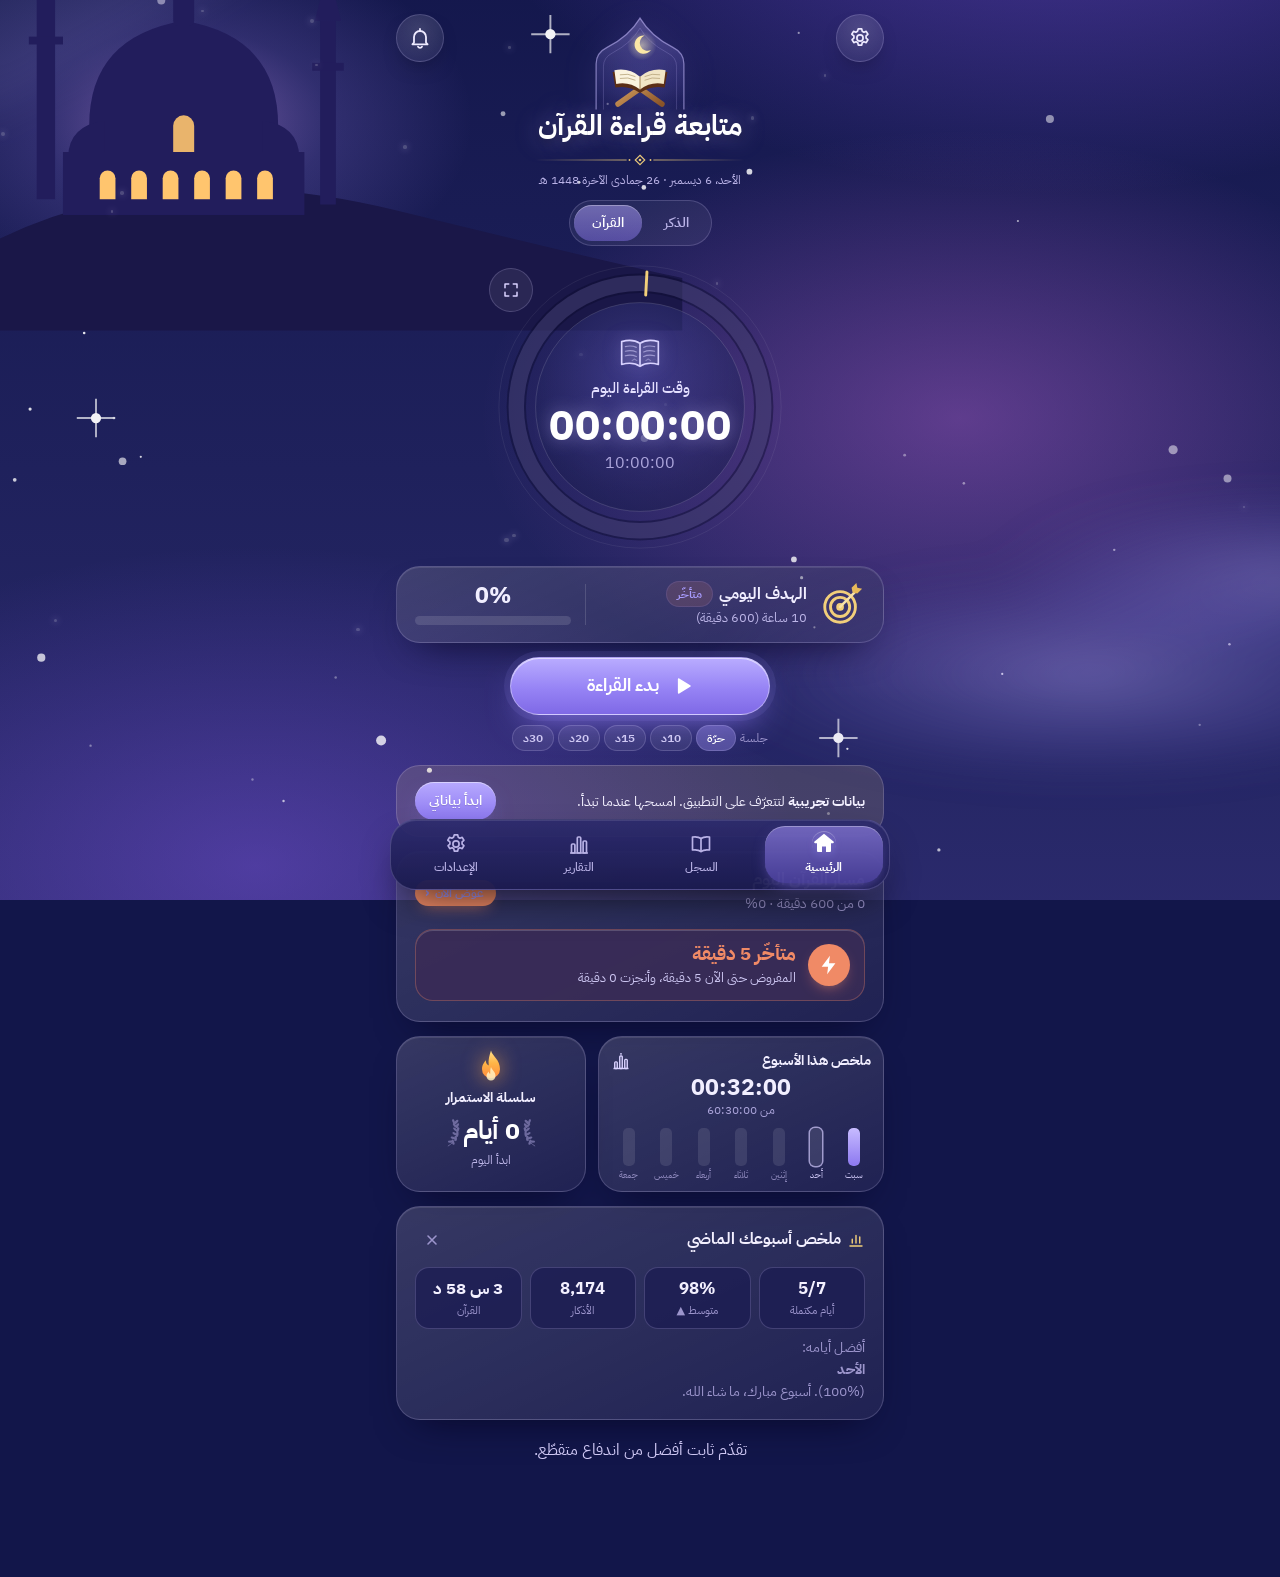
==== apps/wird/index.html @ aaccc135 "وِرد على الرابط: عشرة ثيمات بسيطة وتقارير أعمق - عشرة ثيمات بطابع «الليلة المقمرة»، لكل منها خلفيته " ====
<!DOCTYPE html>
<html lang="ar" dir="rtl">
<head>
<meta charset="utf-8">
<meta name="viewport" content="width=device-width, initial-scale=1, viewport-fit=cover">
<meta name="theme-color" content="#E9F1FA">
<title>وِرد</title>
<style>
/* ibm-plex-sans-arabic-arabic-400-normal */
@font-face {
  font-family: 'IBM Plex Sans Arabic';
  font-style: normal;
  font-display: swap;
  font-weight: 400;
  src: url(fonts/ibm-plex-sans-arabic-arabic-400-normal.woff2) format('woff2');
}
/* ibm-plex-sans-arabic-latin-400-normal */
@font-face {
  font-family: 'IBM Plex Sans Arabic';
  font-style: normal;
  font-display: swap;
  font-weight: 400;
  src: url(fonts/ibm-plex-sans-arabic-latin-400-normal.woff2) format('woff2');
}
/* ibm-plex-sans-arabic-arabic-500-normal */
@font-face {
  font-family: 'IBM Plex Sans Arabic';
  font-style: normal;
  font-display: swap;
  font-weight: 500;
  src: url(fonts/ibm-plex-sans-arabic-arabic-500-normal.woff2) format('woff2');
}
/* ibm-plex-sans-arabic-latin-500-normal */
@font-face {
  font-family: 'IBM Plex Sans Arabic';
  font-style: normal;
  font-display: swap;
  font-weight: 500;
  src: url(fonts/ibm-plex-sans-arabic-latin-500-normal.woff2) format('woff2');
}
/* ibm-plex-sans-arabic-arabic-600-normal */
@font-face {
  font-family: 'IBM Plex Sans Arabic';
  font-style: normal;
  font-display: swap;
  font-weight: 600;
  src: url(fonts/ibm-plex-sans-arabic-arabic-600-normal.woff2) format('woff2');
}
/* ibm-plex-sans-arabic-latin-600-normal */
@font-face {
  font-family: 'IBM Plex Sans Arabic';
  font-style: normal;
  font-display: swap;
  font-weight: 600;
  src: url(fonts/ibm-plex-sans-arabic-latin-600-normal.woff2) format('woff2');
}
/* ibm-plex-sans-arabic-arabic-700-normal */
@font-face {
  font-family: 'IBM Plex Sans Arabic';
  font-style: normal;
  font-display: swap;
  font-weight: 700;
  src: url(fonts/ibm-plex-sans-arabic-arabic-700-normal.woff2) format('woff2');
}
/* ibm-plex-sans-arabic-latin-700-normal */
@font-face {
  font-family: 'IBM Plex Sans Arabic';
  font-style: normal;
  font-display: swap;
  font-weight: 700;
  src: url(fonts/ibm-plex-sans-arabic-latin-700-normal.woff2) format('woff2');
}
/* tajawal-arabic-400-normal */
@font-face {
  font-family: 'Tajawal';
  font-style: normal;
  font-display: swap;
  font-weight: 400;
  src: url(fonts/tajawal-arabic-400-normal.woff2) format('woff2');
}
/* tajawal-latin-400-normal */
@font-face {
  font-family: 'Tajawal';
  font-style: normal;
  font-display: swap;
  font-weight: 400;
  src: url(fonts/tajawal-latin-400-normal.woff2) format('woff2');
}
/* tajawal-arabic-500-normal */
@font-face {
  font-family: 'Tajawal';
  font-style: normal;
  font-display: swap;
  font-weight: 500;
  src: url(fonts/tajawal-arabic-500-normal.woff2) format('woff2');
}
/* tajawal-latin-500-normal */
@font-face {
  font-family: 'Tajawal';
  font-style: normal;
  font-display: swap;
  font-weight: 500;
  src: url(fonts/tajawal-latin-500-normal.woff2) format('woff2');
}
/* tajawal-arabic-700-normal */
@font-face {
  font-family: 'Tajawal';
  font-style: normal;
  font-display: swap;
  font-weight: 700;
  src: url(fonts/tajawal-arabic-700-normal.woff2) format('woff2');
}
/* tajawal-latin-700-normal */
@font-face {
  font-family: 'Tajawal';
  font-style: normal;
  font-display: swap;
  font-weight: 700;
  src: url(fonts/tajawal-latin-700-normal.woff2) format('woff2');
}
/* amiri-arabic-400-normal */
@font-face {
  font-family: 'Amiri';
  font-style: normal;
  font-display: swap;
  font-weight: 400;
  src: url(fonts/amiri-arabic-400-normal.woff2) format('woff2');
}
/* amiri-latin-400-normal */
@font-face {
  font-family: 'Amiri';
  font-style: normal;
  font-display: swap;
  font-weight: 400;
  src: url(fonts/amiri-latin-400-normal.woff2) format('woff2');
}
/* amiri-arabic-700-normal */
@font-face {
  font-family: 'Amiri';
  font-style: normal;
  font-display: swap;
  font-weight: 700;
  src: url(fonts/amiri-arabic-700-normal.woff2) format('woff2');
}
/* amiri-latin-700-normal */
@font-face {
  font-family: 'Amiri';
  font-style: normal;
  font-display: swap;
  font-weight: 700;
  src: url(fonts/amiri-latin-700-normal.woff2) format('woff2');
}
</style>
<style>
:root{
  color-scheme:light;
  --sky1:#CFE0F3; --sky2:#E9F1FA; --sky3:#F8EEE4; --sun:#FFE9C8; --sil:#9DB6D3; --sil2:#C3D4E7; --water:#DCE8F4; --pillar:#F4F8FC;
  --ink:#13284A; --ink2:#4B5F80; --muted:#7D8DA8; --accent:#3D6FA3; --accent2:#2C5786; --accent-soft:#DCE8F5;
  --glass:rgba(255,255,255,.62); --glass2:rgba(255,255,255,.82); --rim:rgba(255,255,255,.85); --line:rgba(19,40,74,.08); --track:#DCE6F1;
  --gold:#C29A4E; --gold-soft:#F6EDDC; --glow:#F3D9A0;
  --c-dhikr:#3F928B; --c-pages:#3D6FA3;
  --good:#3A8C68; --warn:#B98824; --late:#C25E3C;
  --shadow:0 10px 30px -14px rgba(46,87,136,.35),0 2px 6px -2px rgba(46,87,136,.12);
  --r:24px;
  --f-body:"IBM Plex Sans Arabic",system-ui,"Segoe UI",Tahoma,sans-serif;
  --f-disp:"IBM Plex Sans Arabic",system-ui,sans-serif;
  --ease:cubic-bezier(.3,.8,.3,1); --spring:cubic-bezier(.34,1.56,.64,1);
}
@media (prefers-color-scheme: dark){
  :root:not([data-theme="light"]){
    color-scheme:dark;
    --sky1:#0A1630; --sky2:#13284A; --sky3:#2A3558; --sun:#F3D9A0; --sil:#2E4670; --sil2:#20365C; --water:#11244A; --pillar:#1A2F55;
    --ink:#EAF1FB; --ink2:#B6C5DC; --muted:#8597B3; --accent:#7FB0E3; --accent2:#5E93CC; --accent-soft:rgba(127,176,227,.16);
    --glass:rgba(16,32,62,.62); --glass2:rgba(20,40,76,.85); --rim:rgba(255,255,255,.09); --line:rgba(255,255,255,.07); --track:rgba(255,255,255,.1);
    --gold:#E6C27A; --gold-soft:rgba(230,194,122,.15); --glow:#F3D9A0;
    --c-dhikr:#6CC4BC; --c-pages:#7FB0E3;
    --good:#62CF9A; --warn:#E8C25A; --late:#F08A66;
    --shadow:0 12px 32px -14px rgba(0,0,0,.7),0 2px 6px -2px rgba(0,0,0,.4);
  }
}
:root[data-theme="dark"]{
  color-scheme:dark;
  --sky1:#0A1630; --sky2:#13284A; --sky3:#2A3558; --sun:#F3D9A0; --sil:#2E4670; --sil2:#20365C; --water:#11244A; --pillar:#1A2F55;
  --ink:#EAF1FB; --ink2:#B6C5DC; --muted:#8597B3; --accent:#7FB0E3; --accent2:#5E93CC; --accent-soft:rgba(127,176,227,.16);
  --glass:rgba(16,32,62,.62); --glass2:rgba(20,40,76,.85); --rim:rgba(255,255,255,.09); --line:rgba(255,255,255,.07); --track:rgba(255,255,255,.1);
  --gold:#E6C27A; --gold-soft:rgba(230,194,122,.15); --glow:#F3D9A0;
  --c-dhikr:#6CC4BC; --c-pages:#7FB0E3;
  --good:#62CF9A; --warn:#E8C25A; --late:#F08A66;
  --shadow:0 12px 32px -14px rgba(0,0,0,.7),0 2px 6px -2px rgba(0,0,0,.4);
}
html{font-size:16px}
html[data-font="l"]{font-size:18px}
html[data-font="xl"]{font-size:20px}
*{box-sizing:border-box}
[hidden]{display:none!important}
body{margin:0;min-height:100vh;color:var(--ink);font-family:var(--f-body);font-size:1rem;line-height:1.6;-webkit-tap-highlight-color:transparent;background:var(--sky2)}
button,input,select,textarea{font:inherit;color:inherit}
button{cursor:pointer;border:0;background:none;padding:0;touch-action:manipulation}
:focus-visible{outline:3px solid color-mix(in srgb,var(--accent) 55%,transparent);outline-offset:2px;border-radius:14px}
svg{display:block}
.num{font-variant-numeric:tabular-nums}
.ltr{direction:ltr;unicode-bidi:isolate}

/* ---------- scene ---------- */
#scene{position:fixed;inset:0;z-index:0;pointer-events:none;overflow:hidden}
#scene svg{width:100%;height:100%}
#scene .mist{filter:blur(1.6px)}
#scene .star{fill:#fff;opacity:0}
:root[data-theme="dark"] #scene .star{opacity:.75}
@media (prefers-color-scheme: dark){:root:not([data-theme="light"]) #scene .star{opacity:.75}}
#scene .tw{animation:tw 3s ease-in-out infinite}
@keyframes tw{50%{opacity:.2}}
#scene .sunorb{animation:sunp 6s ease-in-out infinite;transform-box:fill-box;transform-origin:center}
@keyframes sunp{50%{transform:scale(1.08)}}
#scene .ripple{animation:wave 7s ease-in-out infinite}
@keyframes wave{50%{transform:translateX(-8px)}}

/* ---------- glass + layout ---------- */
#app{position:relative;z-index:1}
#amb{position:fixed;inset:0;width:100%;height:100%;pointer-events:none;z-index:0;display:none}
:root[data-skin="galaxy"] #scene .star{opacity:.9}
:root[data-skin="galaxy"][data-theme="dark"] #scene .sunorb,:root[data-skin="galaxy"][data-theme="dark"] #scene circle[r="20"]{opacity:.15}
.skin.live .hint{display:flex;align-items:center;gap:4px;margin-top:4px;color:var(--gold);font-weight:600}
.skin.live .hint svg{width:12px;height:12px;flex:none}
.wrap{max-width:520px;margin:0 auto;padding-inline:16px;padding-block:calc(10px + var(--top-gap,0px) + env(safe-area-inset-top,0px)) calc(110px + env(safe-area-inset-bottom,0px))}
.view{display:flex;flex-direction:column;gap:14px}
.view.enter>*{animation:rise .6s var(--ease) both}
.view.enter>*:nth-child(2){animation-delay:.05s}.view.enter>*:nth-child(3){animation-delay:.1s}.view.enter>*:nth-child(4){animation-delay:.15s}.view.enter>*:nth-child(5){animation-delay:.2s}.view.enter>*:nth-child(n+6){animation-delay:.25s}
@keyframes rise{from{opacity:0;transform:translateY(14px)}to{opacity:1;transform:none}}
.glass,.card,.tile,.set{background:var(--glass);backdrop-filter:blur(16px) saturate(1.25);-webkit-backdrop-filter:blur(16px) saturate(1.25);border:1px solid var(--rim);box-shadow:var(--shadow)}
.card{border-radius:var(--r);padding:16px 18px}
.round-btn{width:48px;height:48px;border-radius:50%;display:grid;place-items:center;background:var(--glass);backdrop-filter:blur(14px);-webkit-backdrop-filter:blur(14px);border:1px solid var(--rim);box-shadow:var(--shadow);color:var(--accent2);flex:none}
:root[data-theme="dark"] .round-btn{color:var(--accent)}
.round-btn svg{width:22px;height:22px}
.h{margin:0;font-weight:700;font-size:1.08rem;line-height:1.35}
.sub{margin:0;color:var(--muted);font-size:.85rem}
.row{display:flex;align-items:center;gap:10px}
.between{display:flex;align-items:center;justify-content:space-between;gap:10px;flex-wrap:wrap}
.chip{display:inline-flex;align-items:center;gap:6px;padding:3px 11px;border-radius:99px;font-size:.78rem;font-weight:600;background:var(--accent-soft);color:var(--accent2);white-space:nowrap}
:root[data-theme="dark"] .chip{color:var(--accent)}
.chip svg{width:14px;height:14px}
.chip.good{background:color-mix(in srgb,var(--good) 15%,transparent);color:var(--good)}
.chip.warn{background:color-mix(in srgb,var(--warn) 16%,transparent);color:var(--warn)}
.chip.late{background:color-mix(in srgb,var(--late) 14%,transparent);color:var(--late)}
.chip.gold{background:var(--gold-soft);color:var(--gold)}
.btn{display:inline-flex;align-items:center;justify-content:center;gap:8px;min-height:46px;padding:10px 18px;border-radius:99px;font-weight:600;font-size:.95rem;color:#fff;background:linear-gradient(180deg,color-mix(in srgb,var(--accent) 85%,#fff),var(--accent2));box-shadow:0 10px 22px -10px var(--accent2),inset 0 1px 0 rgba(255,255,255,.35);transition:transform .15s var(--spring)}
.btn:active{transform:scale(.96)}
.btn svg{width:18px;height:18px;flex:none}
.btn.soft{background:var(--glass2);color:var(--accent2);box-shadow:none;border:1px solid var(--rim)}
:root[data-theme="dark"] .btn.soft{color:var(--accent)}
.btn.gold{background:linear-gradient(180deg,color-mix(in srgb,var(--gold) 70%,#fff),var(--gold));color:#2a1c00;box-shadow:0 10px 22px -12px var(--gold)}
.btn.sm{min-height:38px;padding:7px 14px;font-size:.86rem}
.note{margin:0;color:var(--muted);font-size:.8rem}

/* ---------- home ---------- */
.topbar{display:flex;align-items:center;justify-content:space-between}
.arch{position:relative;margin:-40px auto 0;width:min(66%,280px);text-align:center;padding:50px 14px 14px;isolation:isolate}
.arch svg.frame{position:absolute;inset:0;width:100%;height:100%;z-index:-1;overflow:visible}
.arch .moon{width:30px;height:30px;margin:0 auto 6px;color:#fff;filter:drop-shadow(0 0 8px rgba(255,255,255,.9))}
:root[data-theme="dark"] .arch .moon{color:var(--glow);filter:drop-shadow(0 0 10px var(--glow))}
.arch h1{margin:0;font-size:1.4rem;font-weight:700;line-height:1.35;white-space:nowrap}
.arch p{margin:2px 0 0;color:var(--ink2);font-size:.92rem}
.mode{display:flex;gap:4px;width:min(100%,280px);margin:2px auto 0;padding:4px;border-radius:99px;background:var(--glass);backdrop-filter:blur(14px);-webkit-backdrop-filter:blur(14px);border:1px solid var(--rim);box-shadow:var(--shadow)}
.mode button{flex:1;display:flex;align-items:center;justify-content:center;gap:6px;min-height:40px;border-radius:99px;font-weight:600;font-size:.92rem;color:var(--ink2);transition:background .3s,color .3s}
.mode button svg{width:18px;height:18px}
.mode button[aria-pressed="true"]{background:linear-gradient(180deg,color-mix(in srgb,var(--accent) 85%,#fff),var(--accent2));color:#fff;box-shadow:0 6px 14px -8px var(--accent2)}
.dial{position:relative;width:min(70vw,280px);aspect-ratio:1;margin:6px auto 0;border-radius:50%;display:block;padding:0;user-select:none;-webkit-user-select:none}
.dial svg.ring{position:absolute;inset:0;width:100%;height:100%;overflow:visible}
.dial .ring .prog{transition:stroke-dashoffset .8s var(--ease)}
.dial .ring .knob{transition:transform .8s var(--ease)}
.dial .disc{position:absolute;inset:11%;border-radius:50%;display:flex;flex-direction:column;align-items:center;justify-content:center;gap:2px;background:radial-gradient(circle at 50% 30%,var(--glass2),var(--glass));backdrop-filter:blur(18px);-webkit-backdrop-filter:blur(18px);border:1px solid var(--rim);box-shadow:inset 0 2px 14px rgba(255,255,255,.6),0 18px 40px -20px rgba(46,87,136,.5);transition:transform .1s}
:root[data-theme="dark"] .dial .disc{box-shadow:inset 0 2px 14px rgba(255,255,255,.05),0 18px 40px -20px rgba(0,0,0,.8)}
.dial.tappable:active .disc{transform:scale(.97)}
.dial .ic{width:64px;height:auto;color:var(--accent2)}
:root[data-theme="dark"] .dial .ic{color:var(--accent)}
.dial .big{font-size:clamp(2.8rem,14vw,3.9rem);font-weight:700;line-height:1;letter-spacing:.01em}
.dial .lb{font-size:1.02rem;color:var(--ink2)}
.dial .sm{font-size:.78rem;color:var(--muted)}
.dial .wv{position:absolute;inset:11%;border-radius:50%;border:2px solid var(--accent);opacity:.5;animation:wv .7s var(--ease) forwards;pointer-events:none}
@keyframes wv{to{transform:scale(1.18);opacity:0}}
.dial.run .disc::after{content:"";position:absolute;inset:-6px;border-radius:50%;border:2px solid color-mix(in srgb,var(--accent) 35%,transparent);animation:breathe 3.6s ease-in-out infinite}
@keyframes breathe{50%{transform:scale(1.04);opacity:.4}}
.primary{display:flex;justify-content:center;margin-top:4px}
.primary .btn{width:min(100%,340px);min-height:60px;font-size:1.15rem;font-weight:600}
.primary .btn svg{width:24px;height:24px}
.trio{display:grid;grid-template-columns:repeat(3,1fr);gap:10px}
.sq{display:flex;flex-direction:column;align-items:center;gap:6px;padding:14px 6px 12px;border-radius:20px;font-size:.86rem;font-weight:500;color:var(--ink2);transition:transform .15s var(--spring)}
.sq:active{transform:scale(.95)}
.sq .ci{width:40px;height:40px;border-radius:50%;display:grid;place-items:center;border:2px solid var(--accent2);color:var(--accent2)}
:root[data-theme="dark"] .sq .ci{border-color:var(--accent);color:var(--accent)}
.sq .ci svg{width:20px;height:20px}
.sq:disabled{opacity:.45}
.goalc{display:grid;grid-template-columns:auto 1fr;gap:12px 14px;align-items:center}
.goalc .gi{width:48px;height:48px;border-radius:50%;display:grid;place-items:center;background:var(--accent-soft);color:var(--accent2)}
:root[data-theme="dark"] .goalc .gi{color:var(--accent)}
.goalc .gi svg{width:24px;height:24px}
.goalc .gv small{display:block;color:var(--muted);font-size:.8rem}
.goalc .gv b{font-size:1.5rem;font-weight:700;line-height:1.2}
.goalc .gv b small{display:inline;font-size:.82rem;font-weight:500}
.gbar{grid-column:1/-1}
.gbar .meta{display:flex;justify-content:space-between;font-size:.8rem;color:var(--muted);margin-top:22px}
.gbar .meta b{color:var(--accent2)}
:root[data-theme="dark"] .gbar .meta b{color:var(--accent)}
.pline{grid-column:1/-1;margin:0;font-size:.88rem;font-weight:600}
.pline.late{color:var(--late)} .pline.on,.pline.ahead{color:var(--good)} .pline.done{color:var(--gold)} .pline.none,.pline.rest{color:var(--muted)}
.week{display:flex;gap:6px}
.wd{flex:1;display:flex;flex-direction:column;align-items:center;gap:4px;min-width:0}
.wd i{width:100%;max-width:32px;aspect-ratio:1;border-radius:50%;background:var(--track);position:relative;overflow:hidden}
.wd i b{position:absolute;inset-inline:0;bottom:0;height:var(--p);background:linear-gradient(0deg,var(--accent2),color-mix(in srgb,var(--accent) 60%,#fff))}
.wd.full i{box-shadow:0 0 0 2px var(--glass2),0 0 0 3.5px var(--gold)}
.wd.today i{outline:2px dashed color-mix(in srgb,var(--accent) 60%,transparent);outline-offset:2px}
.wd.rest i{background:repeating-linear-gradient(45deg,var(--track) 0 4px,transparent 4px 8px)}
.wd small{font-size:.68rem;color:var(--muted)}

/* ---------- pace track ---------- */
.path{--st:var(--good)}
.path.st-late{--st:var(--late)} .path.st-warn{--st:var(--warn)} .path.st-rest,.path.st-restday{--st:var(--muted)} .path.st-done{--st:var(--gold)}
.path .big{margin:4px 0 2px;font-size:1.25rem;font-weight:700;line-height:1.35;color:var(--st)}
.track{--st:var(--accent);position:relative;height:12px;border-radius:99px;background:var(--track);margin:30px 6px 30px}
.track .fl{position:absolute;inset-block:0;inset-inline-start:0;border-radius:99px;background:linear-gradient(90deg,color-mix(in srgb,var(--st) 55%,#fff),var(--st));transition:width .8s var(--ease)}
.track .gap{position:absolute;inset-block:0;background:repeating-linear-gradient(45deg,color-mix(in srgb,var(--late) 40%,transparent) 0 4px,transparent 4px 8px)}
.track .st{position:absolute;top:50%;width:2px;height:18px;margin-top:-9px;margin-inline-start:-1px;background:color-mix(in srgb,var(--ink) 15%,transparent)}
.track .st span{position:absolute;top:100%;margin-top:4px;left:50%;transform:translateX(-50%);font-size:.64rem;color:var(--muted);white-space:nowrap}
.track .should{position:absolute;top:-7px;bottom:-7px;width:3px;margin-inline-start:-1.5px;background:var(--gold);border-radius:2px}
.track .should span{position:absolute;bottom:100%;margin-bottom:5px;left:50%;transform:translateX(-50%);font-size:.7rem;font-weight:700;white-space:nowrap;color:var(--gold)}
.track .you{position:absolute;top:50%;width:22px;height:22px;margin-top:-11px;margin-inline-start:-11px;border-radius:50%;background:#fff;border:4px solid var(--st);box-shadow:0 2px 8px rgba(0,0,0,.2);transition:inset-inline-start .8s var(--ease)}
.track .you span{position:absolute;top:100%;margin-top:6px;left:50%;transform:translateX(-50%);font-size:.7rem;font-weight:700;white-space:nowrap;color:var(--st)}
.track.late .you::after{content:"";position:absolute;inset:-9px;border-radius:50%;border:2px solid var(--late);animation:halo 1.6s ease-out infinite}
@keyframes halo{from{transform:scale(.6);opacity:.9}to{transform:scale(1.5);opacity:0}}
.need{display:flex;flex-wrap:wrap;gap:6px;margin:6px 0 2px}
.need span{display:inline-flex;align-items:center;gap:6px;font-size:.84rem;font-weight:600;padding:4px 11px;border-radius:12px;background:var(--glass2);border:1px solid var(--rim);color:var(--ink)}
.need span i{width:8px;height:8px;border-radius:50%;background:var(--c)}
.acts{display:flex;gap:8px;flex-wrap:wrap;margin-top:12px}
.acts .btn{flex:1 1 auto}
.eta{display:flex;align-items:center;gap:6px;font-size:.84rem;color:var(--ink2);margin:6px 0 0}
.eta svg{width:16px;height:16px;color:var(--gold);flex:none}
.quote{margin:0;text-align:center;font-size:.98rem;color:var(--ink2);padding:4px 14px}
.quote small{display:block;font-size:.75rem;color:var(--muted)}

/* ---------- sheet ---------- */
.scrim{position:fixed;inset:0;z-index:40;background:rgba(19,40,74,.3);backdrop-filter:blur(4px);-webkit-backdrop-filter:blur(4px);animation:fade .25s ease}
@keyframes fade{from{opacity:0}}
.sheet{--c:var(--accent);position:fixed;inset-inline:0;bottom:0;z-index:41;max-height:90vh;overflow-y:auto;background:var(--glass2);backdrop-filter:blur(24px);-webkit-backdrop-filter:blur(24px);border-radius:30px 30px 0 0;border-top:1px solid var(--rim);box-shadow:0 -20px 50px -20px rgba(19,40,74,.45);padding:10px 16px calc(24px + env(safe-area-inset-bottom,0px));animation:up .45s var(--ease)}
:root[data-theme="dark"] .sheet{background:rgba(14,28,56,.94)}
@keyframes up{from{transform:translateY(100%)}}
.sheet-in{max-width:520px;margin:0 auto;display:flex;flex-direction:column;gap:14px}
.grab{width:44px;height:5px;border-radius:9px;background:color-mix(in srgb,var(--ink) 18%,transparent);margin:0 auto 4px}
.sh-head{display:flex;align-items:center;gap:12px}
.sh-head .ico{width:46px;height:46px;border-radius:50%;display:grid;place-items:center;background:var(--accent-soft);color:var(--c)}
.sh-head .ico svg{width:24px;height:24px}
.sh-head h2{margin:0;font-size:1.25rem;line-height:1.3}
.sh-head p{margin:0;color:var(--muted);font-size:.85rem}
.sh-head .round-btn{margin-inline-start:auto;width:42px;height:42px}
.mini{background:var(--glass);border:1px solid var(--rim);border-radius:20px;padding:6px 16px 12px}
.mini .track{margin:28px 4px 28px}
.bead-pad,.string,.hg-row{display:none}
.chips{display:flex;gap:8px;flex-wrap:wrap;justify-content:center}
.cb{padding:6px 15px;border-radius:99px;background:var(--glass2);border:1px solid var(--rim);font-weight:600;font-size:.88rem;min-height:38px;color:var(--ink2)}
.cb[aria-pressed="true"]{background:var(--accent2);border-color:var(--accent2);color:#fff}
.quick{display:grid;grid-template-columns:repeat(var(--n,4),minmax(0,1fr));gap:8px}
.qb{min-height:54px;border-radius:18px;font-weight:700;font-size:clamp(.92rem,3.8vw,1.06rem);background:var(--glass);border:1px solid var(--rim);color:var(--accent2);box-shadow:var(--shadow);transition:transform .15s var(--spring);min-width:0}
:root[data-theme="dark"] .qb{color:var(--accent)}
.qb:active{transform:scale(.92)}
.custom{display:flex;gap:8px}
.custom input{flex:1;min-width:0;height:48px;border-radius:99px;border:1px solid var(--rim);background:var(--glass);padding-inline:18px;font-size:1rem;color:var(--ink)}
.custom input:focus{outline:none;border-color:var(--accent);box-shadow:0 0 0 4px color-mix(in srgb,var(--accent) 18%,transparent)}
.lbl{margin:0;font-size:.82rem;font-weight:600;color:var(--muted)}
.tline{display:none}

/* ---------- reports / log ---------- */
.ptitle{display:flex;align-items:center;justify-content:space-between;gap:10px;padding-top:4px}
.ptitle h1{margin:0;font-size:1.6rem;font-weight:700}
.ptitle p{margin:0;color:var(--muted);font-size:.86rem}
.top{display:none}
.seg{display:flex;gap:4px;padding:4px;border-radius:99px;background:var(--glass);backdrop-filter:blur(14px);-webkit-backdrop-filter:blur(14px);border:1px solid var(--rim);box-shadow:var(--shadow)}
.seg button{flex:1;min-height:40px;border-radius:99px;font-weight:600;font-size:.9rem;color:var(--ink2)}
.seg button[aria-pressed="true"]{background:linear-gradient(180deg,color-mix(in srgb,var(--accent) 85%,#fff),var(--accent2));color:#fff}
.tiles{display:grid;grid-template-columns:repeat(2,1fr);gap:10px}
.tile{border-radius:20px;padding:14px;display:flex;flex-direction:column;gap:2px;min-width:0}
.tile small{color:var(--muted);font-size:.8rem}
.tile b{font-size:1.55rem;line-height:1.2}
.tile b small{font-size:.78rem;font-weight:500}
.d{font-size:.76rem;font-weight:600}
.d.up{color:var(--good)} .d.down{color:var(--late)} .d.eq{color:var(--muted)}
.ins{list-style:none;margin:10px 0 0;padding:0;display:flex;flex-direction:column;gap:8px}
.ins li{display:grid;grid-template-columns:20px 1fr;gap:8px;font-size:.92rem}
.ins li svg{width:18px;height:18px;color:var(--gold);margin-top:3px}
.readout{display:flex;justify-content:space-between;gap:8px;align-items:baseline;flex-wrap:wrap;font-size:.88rem;margin:8px 0}
.plot{position:relative;height:180px;margin-inline-end:34px;margin-top:16px}
.grid div{position:absolute;inset-inline:0;border-top:1px solid var(--line)}
.grid span{position:absolute;inset-inline-end:-34px;transform:translateY(-50%);width:30px;font-size:.7rem;color:var(--muted)}
.goal{position:absolute;inset-inline:0;border-top:2px dashed var(--gold);pointer-events:none}
.goal span{position:absolute;inset-inline-start:0;top:-18px;font-size:.7rem;color:var(--gold);font-weight:700}
.bars{position:absolute;inset:0;display:flex;align-items:flex-end;gap:3px}
.bar{flex:1;height:100%;display:flex;align-items:flex-end;min-width:0}
.bar i{display:block;width:100%;height:var(--v);min-height:2px;border-radius:8px 8px 3px 3px;background:linear-gradient(0deg,var(--col),color-mix(in srgb,var(--col) 55%,#fff));transform-origin:50% 100%;animation:grow .7s var(--ease) both}
.bar.low i{opacity:.45}
.bar[aria-pressed="true"] i{opacity:1;box-shadow:0 0 0 2px var(--glass2),0 0 0 3.5px var(--col)}
@keyframes grow{from{transform:scaleY(0)}}
.xl{display:flex;gap:3px;margin-inline-end:34px;margin-top:4px}
.xl span{flex:1;font-size:.66rem;color:var(--muted);text-align:center;white-space:nowrap;min-width:0}
.cal-h{display:flex;align-items:center;justify-content:space-between;margin-bottom:8px}
.cal-h .round-btn{width:36px;height:36px;box-shadow:none}
.cal-wd,.cal{display:grid;grid-template-columns:repeat(7,1fr);gap:5px}
.cal-wd span{font-size:.68rem;color:var(--muted);text-align:center}
.cal button{aspect-ratio:1;border-radius:50%;font-size:.8rem;font-weight:600;display:grid;place-items:center;position:relative;background:var(--track);color:var(--ink2);min-width:0}
.cal button[data-l="1"]{background:color-mix(in srgb,var(--accent) 25%,var(--track))}
.cal button[data-l="2"]{background:color-mix(in srgb,var(--accent) 50%,var(--track))}
.cal button[data-l="3"]{background:color-mix(in srgb,var(--accent) 75%,var(--track));color:#fff}
.cal button[data-l="4"]{background:linear-gradient(180deg,color-mix(in srgb,var(--accent) 80%,#fff),var(--accent2));color:#fff;box-shadow:0 0 0 2px var(--gold)}
.cal button.fut{background:transparent;border:1px dashed var(--line);color:var(--muted)}
.cal button.today{outline:2px solid var(--ink);outline-offset:1px}
.cal button.sel{outline:3px solid var(--gold);outline-offset:1px}
.cal button.rest{background:repeating-linear-gradient(45deg,var(--track) 0 4px,transparent 4px 8px)}
.dayd{margin-top:12px;padding:12px;border-radius:16px;background:var(--glass2);border:1px solid var(--rim)}
.hb{display:grid;grid-template-columns:78px 1fr 46px;gap:10px;align-items:center;font-size:.86rem;margin-top:8px}
.hb>span{white-space:nowrap;overflow:hidden;text-overflow:ellipsis}
.hb .tr{height:10px;border-radius:99px;background:var(--track);position:relative;overflow:hidden}
.hb .tr i{position:absolute;inset-block:0;inset-inline-start:0;border-radius:99px;background:var(--col,var(--accent))}
.hb b{text-align:end;font-size:.82rem}
.log{list-style:none;margin:8px 0 0;padding:0}
.log li{display:grid;grid-template-columns:10px 1fr auto;gap:10px;align-items:center;padding:8px 0;border-bottom:1px solid var(--line);font-size:.9rem}
.log li:last-child{border-bottom:0}
.log li>i{width:10px;height:10px;border-radius:50%;background:var(--c)}
.log small{color:var(--muted)}
.icon-x{width:34px;height:34px;border-radius:50%;display:grid;place-items:center;color:var(--muted)}
.icon-x svg{width:16px;height:16px}
.dayrow{display:grid;grid-template-columns:auto 1fr auto;gap:12px;align-items:center;width:100%;text-align:start}
.dayrow .dot{width:44px;height:44px;border-radius:50%;display:grid;place-items:center;font-weight:700;font-size:.8rem;background:var(--accent-soft);color:var(--accent2)}
.dayrow .dot.full{background:linear-gradient(180deg,color-mix(in srgb,var(--accent) 80%,#fff),var(--accent2));color:#fff;box-shadow:0 0 0 2px var(--gold)}
.dayrow b{display:block;font-size:.95rem}
.dayrow small{color:var(--muted);font-size:.8rem}
.dayrow .chev{width:18px;height:18px;color:var(--muted);transition:transform .25s}
.dayrow[aria-expanded="true"] .chev{transform:rotate(180deg)}

/* ---------- settings ---------- */
.set{border-radius:var(--r);overflow:hidden}
.set>summary{list-style:none;cursor:pointer;display:flex;align-items:center;gap:12px;padding:15px 18px;font-weight:600;font-size:1.02rem}
.set>summary::-webkit-details-marker{display:none}
.set>summary .si{width:38px;height:38px;border-radius:50%;display:grid;place-items:center;background:var(--accent-soft);color:var(--accent2)}
:root[data-theme="dark"] .set>summary .si{color:var(--accent)}
.set>summary .si svg{width:20px;height:20px}
.set>summary .chev{margin-inline-start:auto;width:18px;height:18px;color:var(--muted);transition:transform .25s}
.set[open]>summary .chev{transform:rotate(180deg)}
.set-b{padding:0 18px 18px;display:flex;flex-direction:column;gap:14px}
.goalrow{--c:var(--accent);display:grid;grid-template-columns:40px 1fr auto;gap:12px;align-items:center;padding:12px;border-radius:18px;background:var(--glass2);border:1px solid var(--rim)}
.goalrow .ico{width:40px;height:40px;border-radius:50%;display:grid;place-items:center;background:var(--accent-soft);color:var(--c)}
.goalrow .ico svg{width:22px;height:22px}
.goalrow input.name{width:100%;min-width:0;border:0;background:transparent;font-weight:700;font-size:1rem;padding:0;color:var(--ink)}
.goalrow small{color:var(--muted);font-size:.78rem}
.stepper{display:flex;align-items:center;gap:6px}
.stepper button{width:34px;height:34px;border-radius:50%;background:var(--glass);border:1px solid var(--rim);box-shadow:var(--shadow);font-size:1.15rem;font-weight:700;color:var(--accent2)}
.stepper output{min-width:48px;text-align:center;font-weight:700}
.goalin{width:76px;height:38px;border-radius:12px;border:1px solid var(--rim);background:var(--glass2);text-align:center;font-weight:700;font-size:1.05rem;color:var(--ink);padding:0 4px;-moz-appearance:textfield}
.goalin::-webkit-inner-spin-button,.goalin::-webkit-outer-spin-button{-webkit-appearance:none;margin:0}
.goalin:focus{outline:2px solid var(--accent);outline-offset:1px}
.fld{display:flex;flex-direction:column;gap:5px;font-size:.84rem;font-weight:600;color:var(--ink2);min-width:0}
.fld small{font-weight:400;color:var(--muted)}
.inp{height:44px;border-radius:14px;border:1px solid var(--rim);background:var(--glass2);padding-inline:12px;font-size:.95rem;width:100%;min-width:0;color:var(--ink)}
.inp:focus{outline:none;border-color:var(--accent)}
textarea.inp{height:100px;padding:10px;font-size:.75rem;direction:ltr;text-align:left;font-family:ui-monospace,monospace}
.g3{display:grid;grid-template-columns:repeat(3,1fr);gap:10px}
.g2{display:grid;grid-template-columns:repeat(2,1fr);gap:10px}
.sw-row{display:flex;align-items:center;justify-content:space-between;gap:10px;font-size:.94rem}
.sw-row small{display:block;color:var(--muted);font-size:.78rem}
.sw{position:relative;width:52px;height:30px;flex:none}
.sw input{position:absolute;inset:0;opacity:0;margin:0;cursor:pointer;z-index:1}
.sw span{position:absolute;inset:0;border-radius:99px;background:var(--track);transition:background .2s}
.sw span::after{content:"";position:absolute;top:3px;inset-inline-start:3px;width:24px;height:24px;border-radius:50%;background:#fff;box-shadow:0 1px 3px rgba(0,0,0,.25);transition:transform .3s var(--spring)}
.sw input:checked+span{background:var(--accent2)}
.sw input:checked+span::after{transform:translateX(-22px)}
.confirm{padding:12px;border-radius:14px;border:1.5px dashed var(--late);display:flex;flex-direction:column;gap:8px;font-size:.88rem}

/* ---------- nav ---------- */
.nav{position:fixed;z-index:30;inset-inline:0;bottom:0;display:grid;grid-template-columns:repeat(4,1fr);padding:8px 10px calc(10px + env(safe-area-inset-bottom,0px) + var(--bot-gap,0px));background:var(--glass2);backdrop-filter:blur(20px) saturate(1.3);-webkit-backdrop-filter:blur(20px) saturate(1.3);border-top:1px solid var(--rim);box-shadow:0 -10px 30px -18px rgba(19,40,74,.35)}
.nav .ind{display:none}
.nav button{position:relative;display:flex;flex-direction:column;align-items:center;gap:3px;padding:4px 2px;font-size:.76rem;font-weight:500;color:var(--muted)}
.nav button .ni{display:grid;place-items:center;width:56px;height:34px;border-radius:99px;transition:background .3s}
.nav button svg{width:23px;height:23px}
.nav button[aria-selected="true"]{color:var(--accent2);font-weight:700}
:root[data-theme="dark"] .nav button[aria-selected="true"]{color:var(--accent)}
.nav button[aria-selected="true"] .ni{background:var(--accent-soft)}
.nav .dot{position:absolute;top:2px;inset-inline-end:calc(50% - 22px);width:8px;height:8px;border-radius:50%;background:var(--late);box-shadow:0 0 0 2px var(--glass2)}

/* ---------- toast / overlays ---------- */
.toast{position:fixed;z-index:60;inset-inline:16px;bottom:calc(92px + env(safe-area-inset-bottom,0px) + var(--bot-gap,0px));display:flex;justify-content:center;pointer-events:none}
.toast div{pointer-events:auto;display:flex;align-items:center;gap:10px;max-width:480px;padding:12px 18px;border-radius:99px;background:var(--glass2);backdrop-filter:blur(18px);-webkit-backdrop-filter:blur(18px);border:1px solid var(--rim);color:var(--ink);font-weight:600;font-size:.92rem;box-shadow:var(--shadow);animation:tin .45s var(--spring)}
.toast div.gold{background:linear-gradient(180deg,color-mix(in srgb,var(--gold) 70%,#fff),var(--gold));color:#2a1c00;border-color:transparent}
.toast div svg{width:18px;height:18px;flex:none;color:var(--accent2)}
.toast div.gold svg{color:#2a1c00}
.toast button{font-weight:700;text-decoration:underline;text-underline-offset:3px}
@keyframes tin{from{transform:translateY(20px) scale(.92);opacity:0}}
#fx{position:fixed;inset:0;width:100%;height:100%;pointer-events:none;z-index:70}
.overlay{position:fixed;inset:0;z-index:65;display:flex;flex-direction:column;align-items:center;justify-content:center;gap:14px;text-align:center;padding:24px;background:radial-gradient(70% 50% at 50% 38%,color-mix(in srgb,var(--glow) 35%,var(--sky2)),var(--sky2));animation:fade .35s ease}
.overlay h2{margin:0;font-size:1.7rem}
.overlay p{margin:0;color:var(--ink2);max-width:36ch}
.overlay .x{position:absolute;top:calc(16px + env(safe-area-inset-top,0px) + var(--top-gap,0px));inset-inline-end:16px}
.overlay .sum{display:flex;gap:8px;flex-wrap:wrap;justify-content:center}
.overlay .sum span{padding:6px 14px;border-radius:99px;background:var(--glass);border:1px solid var(--rim);font-weight:600;font-size:.9rem}
.overlay .medal{width:120px;height:120px;border-radius:50%;display:grid;place-items:center;background:radial-gradient(circle at 40% 35%,#fff,var(--glow) 60%,var(--gold));box-shadow:0 0 0 10px color-mix(in srgb,var(--glow) 30%,transparent),0 20px 50px -10px var(--gold);color:#5a3d00;animation:pop .7s var(--spring)}
.overlay .medal svg{width:60px;height:60px}
#splash{position:fixed;inset:0;z-index:90;display:grid;place-items:center;background:var(--sky2);pointer-events:none;animation:splash .6s ease .7s forwards}
#splash b{font-size:3rem;font-weight:700;color:var(--accent2)}
@keyframes splash{to{opacity:0;visibility:hidden}}
.rip{position:absolute;border-radius:50%;pointer-events:none;background:currentColor;opacity:.14;transform:scale(0);animation:rip .6s var(--ease) forwards}
@keyframes rip{to{transform:scale(1);opacity:0}}
.btn,.qb,.cb,.sq,.seg button,.nav button,.cal button,.mode button{position:relative;overflow:hidden}
.pop{animation:pop .35s var(--spring)}
@keyframes pop{40%{transform:scale(1.1)}}
@media (max-width:370px){.trio .sq{font-size:.78rem}.arch h1{font-size:1.35rem}}
@media (prefers-reduced-motion: reduce){*{animation:none!important;transition:none!important}}
/* ---------- journey (pace) v7 ---------- */
.jr{--js:var(--accent)}
.jr.js-late{--js:var(--late)} .jr.js-good{--js:var(--good)} .jr.js-gold{--js:var(--gold)} .jr.js-mute{--js:var(--muted)}
.chip.on{background:var(--accent-soft);color:var(--accent2)}
:root[data-theme="dark"] .chip.on{color:var(--accent)}
.chip.mute{background:var(--track);color:var(--muted)}
.jr .h{margin:0}
.jban{display:flex;align-items:center;gap:12px;margin:12px 0 4px;padding:12px 14px;border-radius:18px;background:color-mix(in srgb,var(--js) 12%,var(--glass2));border:1px solid color-mix(in srgb,var(--js) 30%,transparent)}
.jban .jic{flex:none;width:42px;height:42px;border-radius:50%;display:grid;place-items:center;background:var(--js);color:#fff;box-shadow:0 6px 16px -8px var(--js)}
.jban .jic svg{width:22px;height:22px}
.jban b{display:block;font-size:1.18rem;font-weight:700;color:var(--js);line-height:1.3}
.jban small{display:block;font-size:.84rem;color:var(--ink2)}
.jr.js-late .jban .jic{animation:jpulse 1.8s ease-in-out infinite}
@keyframes jpulse{0%,100%{box-shadow:0 0 0 0 color-mix(in srgb,var(--late) 45%,transparent)}50%{box-shadow:0 0 0 9px transparent}}
.jc{display:block;width:100%;height:auto;margin-top:6px;overflow:visible}
.jc .jg{stroke:var(--line);stroke-width:1}
.jc .jl{font-size:10px;fill:var(--muted);font-family:inherit}
.jc .jl.nx{fill:var(--ink);font-weight:700}
.jc .jt{font-size:10.5px;fill:var(--muted);font-family:inherit;font-weight:600}
.jc .jt.you{fill:var(--accent2);font-weight:700}
:root[data-theme="dark"] .jc .jt.you{fill:var(--accent)}
.jc .jt.pd{fill:var(--gold);font-weight:700}
.jc .jgoal{stroke:var(--gold);stroke-width:1.2;stroke-dasharray:3 4;opacity:.8}
.jc .jplan{fill:none;stroke:var(--gold);stroke-width:2;stroke-dasharray:6 5;stroke-linejoin:round;opacity:.9}
.jc .jact{fill:none;stroke:var(--accent2);stroke-width:3;stroke-linejoin:round;stroke-linecap:round}
:root[data-theme="dark"] .jc .jact{stroke:var(--accent)}
.jc .jdebt{fill:var(--late);opacity:.32}
.jc .jcred{fill:var(--good);opacity:.4}
.jc .jnow{stroke:var(--ink);stroke-opacity:.25;stroke-width:1.2;stroke-dasharray:2 3}
.jc .jpd{fill:var(--glass2);stroke:var(--gold);stroke-width:3}
.jc .jyou{fill:#fff;stroke:var(--accent2);stroke-width:4}
.jr.js-late .jc .jyou{stroke:var(--late)}
.jleg{display:flex;flex-wrap:wrap;gap:4px 14px;justify-content:center;font-size:.72rem;color:var(--muted);margin:2px 0 10px}
.jleg span{display:inline-flex;align-items:center;gap:5px}
.jleg i{display:inline-block;width:14px;height:0;border-top:3px solid var(--accent2)}
.jleg i.lp{border-top:2px dashed var(--gold)}
.jleg i.ld{height:9px;border:0;border-radius:3px;background:color-mix(in srgb,var(--late) 35%,transparent)}
.jleg i.lc{height:9px;border:0;border-radius:3px;background:color-mix(in srgb,var(--good) 35%,transparent)}
.stns{display:grid;grid-template-columns:repeat(var(--n),1fr);gap:6px}
.stn{display:flex;flex-direction:column;align-items:center;gap:1px;padding:8px 2px 6px;border-radius:14px;background:var(--glass2);border:1px solid var(--rim);text-align:center;min-width:0}
.stn b{font-size:.76rem;font-weight:700;white-space:nowrap}
.stn small{font-size:.62rem;color:var(--muted);white-space:nowrap}
.stn span{font-size:.92rem;font-weight:700;margin-top:2px}
.stn i{height:20px;display:grid;place-items:center;font-style:normal}
.stn i svg{width:16px;height:16px}
.stn i em{font-style:normal;font-size:.66rem;font-weight:700}
.stn.ok{border-color:color-mix(in srgb,var(--good) 45%,transparent)} .stn.ok i{color:var(--good)}
.stn.made i{color:var(--gold)}
.stn.miss{background:color-mix(in srgb,var(--late) 8%,var(--glass2))} .stn.miss i{color:var(--late)}
.stn.now{border:2px solid var(--js);box-shadow:0 8px 18px -12px var(--js)} .stn.now i em{color:#fff;background:var(--js);padding:1px 8px;border-radius:99px}
.stn.fut{opacity:.6}
.jfix{display:flex;flex-direction:column;gap:10px;margin-top:12px;padding:12px 14px;border-radius:16px;background:color-mix(in srgb,var(--late) 7%,var(--glass2));border:1px dashed color-mix(in srgb,var(--late) 40%,transparent)}
.jfix p{margin:0;font-size:.9rem;line-height:1.6}
.jfix b{color:var(--late)}
.jfix .btn{align-self:flex-start}
.jnext{display:flex;align-items:center;gap:8px;margin:12px 0 0;font-size:.88rem;color:var(--ink2)}
.jnext svg{width:18px;height:18px;color:var(--gold);flex:none}
.jfoot{margin-top:12px}
.jr.mini{padding:2px 12px 10px}
.jr.mini .jban{margin-top:10px}
.jr.mini .jban b{font-size:1.02rem}
@media (max-width:370px){.stn b{font-size:.68rem}.stn span{font-size:.82rem}}
/* ---------- skins / appearance ---------- */
:root[data-scene="soft"] #scene .mist,:root[data-scene="soft"] #scene .ripple,:root[data-scene="soft"] #scene g[opacity=".85"]{display:none}
:root[data-scene="none"] #scene svg{display:none}
:root[data-scene="none"] #scene{background:linear-gradient(180deg,var(--sky2),var(--sky2) 60%,color-mix(in srgb,var(--sky3) 50%,var(--sky2)))}
:root[data-cards="solid"] .glass,:root[data-cards="solid"] .card,:root[data-cards="solid"] .tile,:root[data-cards="solid"] .set,:root[data-cards="solid"] .mode,:root[data-cards="solid"] .seg{background:var(--glass2);backdrop-filter:none;-webkit-backdrop-filter:none}
:root[data-cards="solid"]:not([data-theme="dark"]) .card,:root[data-cards="solid"]:not([data-theme="dark"]) .tile,:root[data-cards="solid"]:not([data-theme="dark"]) .set{background:#fff}
:root[data-corners="round"]{--r:32px}
:root[data-corners="sharp"]{--r:12px}
:root[data-corners="sharp"] .card,:root[data-corners="sharp"] .tile,:root[data-corners="sharp"] .sq,:root[data-corners="sharp"] .stn,:root[data-corners="sharp"] .jban{border-radius:12px}
:root[data-corners="round"] .card,:root[data-corners="round"] .tile,:root[data-corners="round"] .sq{border-radius:32px}
:root[data-ffam="tajawal"]{--f-body:"Tajawal",system-ui,sans-serif;--f-disp:"Tajawal",system-ui,sans-serif}
:root[data-ffam="amiri"]{--f-body:"Amiri",serif;--f-disp:"Amiri",serif}
:root[data-ffam="amiri"] body{line-height:1.75}
:root[data-motion="off"] *,:root[data-motion="off"] *::before,:root[data-motion="off"] *::after{animation:none!important;transition:none!important}
body,.card,.tile,.nav,.btn,.seg button,.mode button{transition:background-color .5s,color .5s,border-color .5s}
.skins{display:grid;grid-template-columns:repeat(2,1fr);gap:10px;margin-top:12px}
.skin{position:relative;display:flex;flex-direction:column;border-radius:18px;overflow:hidden;background:var(--glass2);border:2px solid var(--rim);text-align:start;transition:transform .2s var(--spring)}
.skin:active{transform:scale(.97)}
.skin svg{width:100%;height:auto;aspect-ratio:120/92}
.skin>span:not(.fl4){display:block;padding:8px 10px 10px}
.skin b{display:block;font-size:.95rem}
.skin small{display:block;font-size:.72rem;color:var(--muted)}
.skin .ok{position:absolute;top:8px;inset-inline-start:8px;width:26px;height:26px;border-radius:50%;display:grid;place-items:center;background:var(--accent2);color:#fff;opacity:0;transform:scale(.6);transition:all .25s var(--spring)}
.skin .ok svg{width:14px;height:14px}
.skin[aria-pressed="true"]{border-color:var(--accent2);box-shadow:0 10px 24px -14px var(--accent2)}
.skin[aria-pressed="true"] .ok{opacity:1;transform:none}
.skin.flow{grid-column:1/-1;flex-direction:row;align-items:center}
.skin.flow .fl4{display:flex;width:46%;height:86px;flex:none}
.skin.flow .fl4 i{flex:1}
.fonts{display:grid;grid-template-columns:repeat(3,1fr);gap:8px;margin-top:10px}
.fontc{padding:12px 6px;border-radius:16px;background:var(--glass2);border:2px solid var(--rim);display:flex;flex-direction:column;align-items:center;gap:2px}
.fontc b{font-size:1rem;font-weight:700}
.fontc small{font-size:.7rem;color:var(--muted);font-family:var(--f-body)}
.fontc.f-plex b{font-family:"IBM Plex Sans Arabic",sans-serif}.fontc.f-tajawal b{font-family:"Tajawal",sans-serif}.fontc.f-amiri b{font-family:"Amiri",serif}
.fontc[aria-pressed="true"]{border-color:var(--accent2)}
.themecard{display:flex;align-items:center;gap:14px;width:100%;text-align:start;padding:14px 16px}
.themecard .sw4{display:flex;gap:4px;flex:none}
.themecard .sw4 i{width:14px;height:36px;border-radius:7px}
.themecard b{display:block;font-size:1.02rem}
.themecard small{display:block;color:var(--muted);font-size:.8rem}
.themecard .chev{margin-inline-start:auto;width:18px;height:18px;color:var(--muted);transform:rotate(90deg)}
/* ---------- smart ---------- */
.smart .h{display:flex;align-items:center;gap:8px}
.smart .h svg{width:20px;height:20px;color:var(--gold)}
.fc{margin-top:12px;padding:12px 14px;border-radius:16px;background:var(--glass2);border:1px solid var(--rim);--fc:var(--accent)}
.fc.fc-good{--fc:var(--good)} .fc.fc-warn{--fc:var(--warn)} .fc.fc-late{--fc:var(--late)}
.fc span{font-size:.88rem;color:var(--ink2)}
.fc b{font-size:1.2rem;color:var(--fc)} .fc b small{font-size:.78rem;color:var(--muted);font-weight:500}
.fc>small{display:block;font-size:.76rem;color:var(--muted);margin-top:4px}
.pbar{height:8px;border-radius:99px;background:var(--track);margin-top:8px;overflow:hidden}
.pbar i{display:block;height:100%;border-radius:99px;background:var(--fc);transition:width .8s var(--ease)}
.sins{list-style:none;margin:12px 0 0;padding:0;display:flex;flex-direction:column;gap:10px}
.sins li{display:grid;grid-template-columns:38px 1fr;gap:10px;align-items:start;--t:var(--accent)}
.sins li.si-good{--t:var(--good)} .sins li.si-late{--t:var(--late)} .sins li.si-gold{--t:var(--gold)} .sins li.si-warn{--t:var(--warn)}
.sins .sic{width:38px;height:38px;border-radius:12px;display:grid;place-items:center;background:color-mix(in srgb,var(--t) 15%,transparent);color:var(--t)}
.sins .sic svg{width:20px;height:20px}
.sins b{display:block;font-size:.95rem;line-height:1.4}
.sins small{display:block;font-size:.84rem;color:var(--ink2);line-height:1.55}
.sia{display:flex;gap:6px;flex-wrap:wrap;margin-top:8px}
/* ---------- stats v8 ---------- */
.tiles.t3{grid-template-columns:repeat(2,1fr)}
.tile .d{font-size:.74rem}
.mini-seg{display:flex;gap:2px;padding:3px;border-radius:12px;background:var(--glass2);border:1px solid var(--rim)}
.mini-seg button{width:34px;height:30px;border-radius:9px;display:grid;place-items:center;color:var(--muted)}
.mini-seg button svg{width:18px;height:18px}
.mini-seg button[aria-pressed="true"]{background:var(--accent2);color:#fff}
.tread{min-height:52px;padding:8px 12px;border-radius:14px;background:var(--glass2);border:1px solid var(--rim);display:grid;grid-template-columns:1fr auto;gap:0 8px;align-items:baseline}
.tread .trd{font-size:.84rem;color:var(--ink2)}
.tread b{font-size:1.2rem}
.tread small{grid-column:1/-1;font-size:.76rem;color:var(--muted)}
.tread em{font-style:normal;font-weight:600} .tread em.ok{color:var(--good)}
.tbox{margin-top:6px}
.trend{display:block;width:100%;height:auto;touch-action:pan-y;user-select:none;-webkit-user-select:none;overflow:visible}
.trend .tg{stroke:var(--line);stroke-width:1}
.trend .tl,.clk .tl,.dn .tl{font-size:9.5px;fill:var(--muted);font-family:var(--f-body)}
.trend .gl{fill:var(--gold);font-weight:700}
.trend .tgoal{stroke:var(--gold);stroke-width:1.4;stroke-dasharray:4 4}
.trend .tb{fill:color-mix(in srgb,var(--tc) 45%,transparent);transition:fill .2s}
.trend .tb.met{fill:var(--tc)}
.trend .tb.none{fill:var(--track)}
.trend .tb.sel{fill:var(--gold)}
.trend .tline{fill:none;stroke:var(--tc);stroke-width:2.6;stroke-linejoin:round;stroke-linecap:round}
.trend .tarea{fill:url(#tfill)}
.trend .tdot{fill:var(--tc);stroke:var(--glass2);stroke-width:1.5}
.trend .tma{fill:none;stroke:var(--ink2);stroke-width:1.6;stroke-dasharray:2 3;opacity:.7}
.trend .tprev{fill:none;stroke:var(--muted);stroke-width:1.8;stroke-dasharray:6 4;opacity:.75}
.trend .tcl{stroke:var(--ink);stroke-opacity:.3;stroke-width:1}
.trend .tcd{fill:#fff;stroke:var(--tc);stroke-width:3}
#tcur{transition:transform .12s ease-out}
.jleg i.lm{border-top:2px dotted var(--ink2)} .jleg i.lv{border-top:2px dashed var(--muted)}
.score{display:grid;grid-template-columns:130px 1fr;gap:14px;align-items:center}
.sc-ring{position:relative;width:130px;height:130px}
.sc-ring svg{width:100%;height:100%}
.sc-ring .sbg{fill:none;stroke:var(--track);stroke-width:12}
.sc-ring .sfg{fill:none;stroke:url(#none);stroke:var(--accent);stroke-width:12;stroke-linecap:round;transition:stroke-dashoffset 1.2s var(--ease)}
.sc-ring>div{position:absolute;inset:0;display:flex;flex-direction:column;align-items:center;justify-content:center}
.sc-ring b{font-size:2.1rem;font-weight:700;line-height:1}
.sc-ring small{font-size:.76rem;color:var(--muted)}
.sc-parts .h{margin:0 0 6px}
.sp{display:grid;grid-template-columns:1fr 60px 36px;gap:6px;align-items:center;font-size:.76rem;margin-top:5px;color:var(--ink2)}
.sp i{height:7px;border-radius:99px;background:var(--track);overflow:hidden}
.sp i b{display:block;height:100%;border-radius:99px;background:var(--gold)}
.sp em{font-style:normal;text-align:end;font-weight:600}
@media (max-width:370px){.score{grid-template-columns:1fr}.sc-ring{margin:auto}}
.hmw{overflow:hidden;margin-top:10px}
.hm{display:grid;grid-template-rows:repeat(7,1fr);grid-template-columns:repeat(var(--w),1fr);grid-auto-flow:column;gap:3px}
.hm button{aspect-ratio:1;border-radius:4px;background:var(--track);min-width:0;padding:0}
.hm button[data-l="1"],.hm-leg i[data-l="1"]{background:color-mix(in srgb,var(--accent) 28%,var(--track))}
.hm button[data-l="2"],.hm-leg i[data-l="2"]{background:color-mix(in srgb,var(--accent) 52%,var(--track))}
.hm button[data-l="3"],.hm-leg i[data-l="3"]{background:color-mix(in srgb,var(--accent) 78%,var(--track))}
.hm button[data-l="4"],.hm-leg i[data-l="4"]{background:var(--accent2)}
.hm button.rest{background:repeating-linear-gradient(45deg,var(--track) 0 3px,transparent 3px 6px)}
.hm button.fut,.hm button.pre{opacity:.35}
.hm button.tdy{outline:2px solid var(--gold);outline-offset:1px}
.hm button.sel{outline:2px solid var(--ink);outline-offset:1px}
.hm-leg{display:flex;align-items:center;justify-content:flex-end;gap:4px;margin-top:8px;font-size:.7rem;color:var(--muted)}
.hm-leg i{width:12px;height:12px;border-radius:3px;background:var(--track)}
.clk{max-width:280px;margin:6px auto 0}
.clk svg{width:100%;height:auto;overflow:visible}
.clk .cg{fill:none;stroke:var(--line);stroke-width:1}
.clk .cw{fill:var(--accent);opacity:var(--o);cursor:pointer;transition:opacity .2s,fill .2s}
.clk .cw.z{fill:var(--track);opacity:1}
.clk .cw.sel{fill:var(--gold);opacity:1}
.clk .cp{fill:var(--gold);stroke:var(--glass2);stroke-width:1.5}
.cbig{font-size:22px;font-weight:700;fill:var(--ink);font-family:var(--f-body)}
.wdb{display:grid;grid-template-columns:repeat(7,1fr);gap:6px;margin-top:12px;height:150px}
.wdb button{display:flex;flex-direction:column;align-items:center;gap:4px;min-width:0}
.wdb em{font-style:normal;font-size:.66rem;color:var(--muted);font-weight:600}
.wdb i{flex:1;width:70%;border-radius:10px;background:var(--track);display:flex;align-items:flex-end;overflow:hidden}
.wdb i b{display:block;width:100%;border-radius:10px;background:color-mix(in srgb,var(--accent) 60%,var(--track));transition:height .6s var(--ease)}
.wdb .best i b{background:var(--good)} .wdb .worst i b{background:var(--late)}
.wdb small{font-size:.66rem;color:var(--ink2)}
.wdb button[aria-pressed="true"] i{box-shadow:0 0 0 2px var(--gold)}
.wdb button[aria-pressed="true"] em{color:var(--ink)}
.dn{display:grid;grid-template-columns:130px 1fr;gap:12px;align-items:center;margin-top:8px}
.dn svg{width:130px;height:130px}
.dn .ds{fill:none;stroke-width:16;cursor:pointer;opacity:.75;transition:opacity .2s,stroke-width .2s}
.dn .ds.sel{opacity:1;stroke-width:20}
.dleg{display:flex;flex-direction:column;gap:2px}
.dleg button{display:grid;grid-template-columns:12px 1fr auto 40px;gap:8px;align-items:center;padding:5px 8px;border-radius:10px;font-size:.8rem;text-align:start}
.dleg button[aria-pressed="true"]{background:var(--glass2)}
.dleg i{width:10px;height:10px;border-radius:50%}
.dleg small{color:var(--muted);text-align:end}
.recs{display:grid;grid-template-columns:repeat(2,1fr);gap:8px;margin-top:10px}
.rec{display:flex;gap:10px;align-items:center;padding:10px;border-radius:16px;background:var(--glass2);border:1px solid var(--rim);min-width:0}
.rec>span{flex:none;width:34px;height:34px;border-radius:10px;display:grid;place-items:center;background:var(--gold-soft);color:var(--gold)}
.rec>span svg{width:18px;height:18px}
.rec div{min-width:0}
.rec small{display:block;font-size:.7rem;color:var(--muted);white-space:nowrap;overflow:hidden;text-overflow:ellipsis}
.rec b{display:block;font-size:1.05rem;line-height:1.3}
.rec em{display:block;font-style:normal;font-size:.66rem;color:var(--muted);white-space:nowrap;overflow:hidden;text-overflow:ellipsis}
.habits{display:grid;gap:8px;margin-top:12px}
.habits div{padding:10px 12px;border-radius:14px;background:var(--glass2);border:1px solid var(--rim)}
.habits small{display:block;font-size:.76rem;color:var(--muted)}
.habits b{font-size:.92rem}
/* ---------- brain / wow ---------- */
.jcause{display:flex;gap:8px;align-items:flex-start}
.jcause svg{width:18px;height:18px;color:var(--late);flex:none;margin-top:4px}
.ways{display:grid;gap:8px}
.ways{min-width:0}.way small{overflow-wrap:anywhere;white-space:normal}
.way{min-width:0;position:relative;padding:10px 12px;border-radius:14px;background:var(--glass2);border:1px solid var(--rim);display:flex;flex-direction:column;gap:2px}
.way b{font-size:.92rem;color:var(--ink)!important}
.way small{font-size:.82rem;color:var(--ink2);line-height:1.55}
.way .btn{align-self:flex-start;margin-top:6px}
.way.rec{border:2px solid var(--gold);box-shadow:0 8px 20px -14px var(--gold)}
.way em{position:absolute;top:-10px;inset-inline-end:12px;font-style:normal;font-size:.7rem;font-weight:700;background:var(--gold);color:#fff;padding:1px 10px;border-radius:99px}
.busy{padding:10px 12px;border-radius:16px;background:var(--glass2);border:1px solid var(--rim)}
.story{display:flex;gap:12px;overflow-x:auto;scroll-snap-type:x mandatory;padding:4px 2px 10px;scrollbar-width:none;-webkit-overflow-scrolling:touch}
.story::-webkit-scrollbar{display:none}
.sslide{--g1:var(--accent);--g2:var(--accent2);flex:0 0 84%;scroll-snap-align:center;position:relative;min-height:190px;border-radius:26px;padding:20px 22px;color:#fff;display:flex;flex-direction:column;gap:4px;overflow:hidden;background:radial-gradient(circle at 15% 0%,rgba(255,255,255,.28),transparent 45%),linear-gradient(150deg,var(--g1),var(--g2));box-shadow:0 18px 34px -20px var(--g2)}
.sslide::after{content:"";position:absolute;inset-inline-start:-40px;bottom:-60px;width:180px;height:180px;border-radius:50%;border:24px solid rgba(255,255,255,.08)}
.sg-b{--g1:var(--good);--g2:color-mix(in srgb,var(--good) 60%,#000)} .sg-c{--g1:var(--c-pages);--g2:color-mix(in srgb,var(--c-pages) 55%,#000)} .sg-d{--g1:var(--c-dhikr);--g2:color-mix(in srgb,var(--c-dhikr) 55%,#000)}
.sg-e{--g1:var(--gold);--g2:color-mix(in srgb,var(--gold) 55%,#000)} .sg-f{--g1:color-mix(in srgb,var(--late) 80%,var(--gold));--g2:color-mix(in srgb,var(--late) 55%,#000)} .sg-g{--g1:var(--late);--g2:color-mix(in srgb,var(--late) 50%,#000)} .sg-h{--g1:var(--accent2);--g2:color-mix(in srgb,var(--accent2) 50%,#000)}
.sslide .sic{width:40px;height:40px;border-radius:12px;display:grid;place-items:center;background:rgba(255,255,255,.2)}
.sslide .sic svg{width:22px;height:22px}
.sslide small{font-size:.9rem;opacity:.9;margin-top:8px}
.sslide b{font-size:2.9rem;font-weight:700;line-height:1.1;letter-spacing:.01em}
.sslide b.sm{font-size:1.4rem;line-height:1.35}
.sslide em{font-style:normal;font-size:.9rem;opacity:.92}
.sslide .pg{position:absolute;top:18px;inset-inline-end:20px;font-style:normal;font-size:.72rem;opacity:.75}
.sdots{display:flex;justify-content:center;gap:6px;margin-top:-2px}
.sdots i{width:6px;height:6px;border-radius:99px;background:var(--track);transition:all .3s}
.sdots i.on{width:18px;background:var(--accent2)}
.me .h,.anat .h{display:flex;align-items:center;gap:8px}
.me .h svg,.anat .h svg{width:20px;height:20px;color:var(--gold)}
.radar svg{width:100%;height:auto;display:block;overflow:visible}
.radar .rg{fill:none;stroke:var(--line);stroke-width:1}
.radar .rp{fill:color-mix(in srgb,var(--accent) 28%,transparent);stroke:var(--accent2);stroke-width:2.5;stroke-linejoin:round;transform-origin:150px 128px;animation:rgrow .9s var(--ease)}
@keyframes rgrow{from{transform:scale(.2);opacity:0}}
.radar .rd{fill:#fff;stroke:var(--accent2);stroke-width:3}
.radar .rd.sel{fill:var(--gold);stroke:#fff}
.radar .rl{cursor:pointer}
.radar .rl rect{fill:var(--glass2);stroke:var(--rim)}
.radar .rl text{font-size:11px;font-weight:700;fill:var(--ink2);font-family:var(--f-body)}
.radar .rl.sel rect{fill:var(--accent2)} .radar .rl.sel text{fill:#fff}
.rread{text-align:center;font-size:.86rem;color:var(--ink2);margin:0 0 6px}
.facts{display:grid;gap:10px;margin-top:6px}
.fact{padding:12px 14px;border-radius:16px;background:var(--glass2);border:1px solid var(--rim)}
.fact>b{font-size:1rem}
.fact ul{margin:6px 0 0;padding-inline-start:18px;font-size:.86rem;color:var(--ink2);line-height:1.7}
.fact ul b{color:var(--ink)}
.chrono{display:grid;grid-template-columns:auto 1fr auto;gap:8px;align-items:center;font-size:.72rem;color:var(--muted);margin-top:6px}
.chrono i{position:relative;height:8px;border-radius:99px;background:linear-gradient(270deg,color-mix(in srgb,var(--gold) 70%,#fff),var(--accent2))}
.chrono em{position:absolute;top:50%;width:16px;height:16px;margin:-8px -8px 0;border-radius:50%;background:#fff;border:3px solid var(--ink)}
.typ{display:block;width:100%;height:auto;margin-top:8px;overflow:visible}
.typ .tg{stroke:var(--line)} .typ .tl{font-size:9.5px;fill:var(--muted);font-family:var(--f-body)}
.typ .tyl{fill:none;stroke-width:3;stroke-linejoin:round;stroke-linecap:round}
.typ .jplan{fill:none;stroke:var(--gold);stroke-width:2;stroke-dasharray:6 5}
.typ .jnow{stroke:var(--ink);stroke-opacity:.25;stroke-dasharray:2 3}
.typ .tbz{fill:color-mix(in srgb,var(--muted) 14%,transparent)}
.jleg i.lz{height:9px;border:0;border-radius:3px;background:color-mix(in srgb,var(--muted) 25%,transparent)}
.dg{border-radius:16px;background:var(--glass2);border:1px solid var(--rim);margin-top:8px;overflow:hidden}
.dgh{width:100%;display:grid;grid-template-columns:34px 1fr auto 16px;gap:10px;align-items:center;padding:12px;text-align:start}
.dgh b{font-size:.92rem}
.dgh svg{width:16px;height:16px;color:var(--muted);transition:transform .25s}
.dg.open .dgh svg{transform:rotate(180deg)}
.sev{width:34px;height:34px;border-radius:50%;background:conic-gradient(var(--late) var(--s),var(--track) 0);display:grid;place-items:center}
.sev i{width:22px;height:22px;border-radius:50%;background:var(--glass2)}
.dgb{padding:0 14px 14px}
.dgb>p{margin:0 0 8px;font-size:.88rem;color:var(--ink2);line-height:1.65}
.dgb ul{list-style:none;margin:0;padding:0;display:flex;flex-direction:column;gap:8px}
.dgb li{display:flex;flex-direction:column;gap:6px;padding:10px 12px;border-radius:12px;background:color-mix(in srgb,var(--good) 8%,transparent);border-inline-start:3px solid var(--good);font-size:.86rem}
.dgb li .btn{align-self:flex-start}
.jc .jbz{fill:color-mix(in srgb,var(--muted) 14%,transparent)}
.news{border:1.5px solid var(--gold)}
.news b{display:flex;align-items:center;gap:6px;font-size:1rem}.news b svg{width:18px;height:18px;color:var(--gold)}
.newsrow{display:grid;grid-template-columns:repeat(6,1fr);gap:6px}
.newsrow button{display:flex;flex-direction:column;align-items:center;gap:3px;min-width:0}
.newsrow svg{width:100%;height:auto;aspect-ratio:120/92;border-radius:10px;border:1px solid var(--rim)}
.newsrow small{font-size:.62rem;color:var(--ink2);white-space:nowrap;overflow:hidden;text-overflow:ellipsis;max-width:100%}
.newb{display:inline-block;font-style:normal;font-size:.68rem;font-weight:700;background:var(--gold);color:#fff;padding:1px 8px;border-radius:99px;margin-inline-start:4px;vertical-align:middle}
.topbar{position:relative;z-index:2}
.mm{display:inline-flex;gap:2px;padding:3px;border-radius:99px;background:var(--glass);backdrop-filter:blur(14px);-webkit-backdrop-filter:blur(14px);border:1px solid var(--rim);box-shadow:0 4px 12px -8px rgba(0,0,0,.3)}
.mm button{display:inline-flex;align-items:center;gap:4px;height:30px;padding:0 11px;border-radius:99px;font-size:.76rem;font-weight:600;color:var(--muted);transition:background .25s,color .25s}
.mm button svg{width:14px;height:14px}
.mm button[aria-pressed="true"]{background:var(--accent2);color:#fff}
.arch{margin-top:-14px!important}
.arch .adate{margin:4px 0 0;font-size:.74rem;color:var(--muted)}
.dialw{position:relative;width:min(70vw,280px);margin:6px auto 0}
.dialw .dial{margin:0 auto}
.fbtn{position:absolute;top:2px;inset-inline-start:-6px;width:34px;height:34px;border-radius:50%;display:grid;place-items:center;background:var(--glass);border:1px solid var(--rim);color:var(--muted);backdrop-filter:blur(10px);-webkit-backdrop-filter:blur(10px)}
.fbtn svg{width:16px;height:16px}
.dialw.ms .disc{animation:msg .9s var(--ease)}
@keyframes msg{30%{box-shadow:0 0 0 10px color-mix(in srgb,var(--gold) 35%,transparent),0 0 40px var(--gold)}}
.focus{position:fixed;inset:0;z-index:80;display:flex;align-items:center;justify-content:center;background:radial-gradient(70% 50% at 50% 45%,color-mix(in srgb,var(--accent) 22%,var(--sky1)),var(--sky1));animation:fade .3s ease;user-select:none;-webkit-user-select:none;touch-action:manipulation}
:root[data-theme="dark"] .focus{background:radial-gradient(70% 50% at 50% 45%,color-mix(in srgb,var(--accent) 14%,#000),#000)}
.fx-x{position:absolute;top:calc(16px + env(safe-area-inset-top,0px) + var(--top-gap,0px));inset-inline-end:16px}
.fwrap{display:flex;flex-direction:column;align-items:center;gap:6px;text-align:center;pointer-events:none}
.fwrap .facts2{pointer-events:auto;display:flex;gap:10px;margin-top:18px}
.fwrap small{color:var(--muted);font-size:.9rem}
.fwrap b{font-size:clamp(5rem,30vw,9rem);font-weight:700;line-height:1;color:var(--ink)}
.fwrap span{color:var(--ink2);font-size:.95rem}
.fring{width:220px;height:6px;border-radius:99px;background:var(--track);overflow:hidden;margin-top:10px}
.fring i{display:block;height:100%;background:var(--accent);border-radius:99px;transition:width .4s var(--ease)}
.schips{display:flex;align-items:center;justify-content:center;gap:4px;flex-wrap:wrap;font-size:.74rem;color:var(--muted)}
.schips button{height:26px;padding:0 10px;border-radius:99px;font-size:.74rem;font-weight:600;color:var(--muted);background:var(--glass);border:1px solid var(--rim)}
.schips button[aria-pressed="true"]{background:var(--accent2);color:#fff;border-color:var(--accent2)}
button.stn{font:inherit;color:inherit;cursor:pointer}
.wsum b{display:flex;align-items:center;gap:6px}.wsum b svg{width:18px;height:18px;color:var(--gold)}
.wsg{display:grid;grid-template-columns:repeat(auto-fit,minmax(70px,1fr));gap:8px;margin-top:10px}
.wsg span{display:flex;flex-direction:column;align-items:center;padding:8px 4px;border-radius:14px;background:var(--glass2);border:1px solid var(--rim)}
.wsg b{font-size:1.05rem}.wsg small{font-size:.7rem;color:var(--muted)}
#tchip{position:fixed;z-index:31;left:50%;transform:translateX(-50%);bottom:calc(84px + env(safe-area-inset-bottom,0px) + var(--bot-gap,0px));display:flex;align-items:center;gap:8px;padding:8px 16px;border-radius:99px;background:var(--accent2);color:#fff;font-weight:700;box-shadow:0 10px 24px -10px var(--accent2);animation:tin .4s var(--spring)}
#tchip{white-space:nowrap}
body:has(#tchip:not([hidden])) .toast{bottom:calc(140px + env(safe-area-inset-bottom,0px) + var(--bot-gap,0px))}
#tchip svg{width:18px;height:18px}#tchip small{font-weight:500;opacity:.85;font-size:.76rem}
.sr{position:absolute;width:1px;height:1px;overflow:hidden;clip:rect(0 0 0 0)}
.bkn{display:flex;gap:8px;align-items:flex-start;padding:10px 12px;border-radius:14px;background:color-mix(in srgb,var(--warn) 12%,transparent);color:var(--ink);font-size:.84rem}
.bkn svg{width:18px;height:18px;color:var(--warn);flex:none;margin-top:2px}
.einl{display:inline-flex;align-items:center;gap:6px;flex-wrap:wrap}
.einp{width:72px;height:32px;border-radius:10px;border:1px solid var(--rim);background:var(--glass2);text-align:center;font-weight:700;color:var(--ink);padding:0 4px}
.padd{display:flex;gap:6px;align-items:center;flex-wrap:wrap;margin-top:10px}
.padd .inp{width:90px;height:38px}
.mm.sm button{height:28px;font-size:.72rem}
textarea.dnote{height:60px;margin-top:8px;font-size:.86rem;direction:rtl;text-align:right;font-family:inherit}
.ring.sring .sgd{stroke:var(--accent2)} .ring.sring .sgc{stroke:var(--accent)}
:root[data-theme="dark"] .ring.sring .sgd{stroke:var(--accent)}
.pgrid{display:grid;grid-template-columns:repeat(var(--n),1fr);gap:5px;margin-top:10px}
.pgrid i{position:relative;aspect-ratio:1;border-radius:9px;background:var(--track);overflow:hidden;display:grid;place-items:center;font-style:normal}
.pgrid i::before{content:"";position:absolute;inset-block:0;inset-inline-start:0;width:var(--f);background:linear-gradient(180deg,color-mix(in srgb,var(--accent) 80%,#fff),var(--accent2));transition:width .6s var(--ease)}
.pgrid i b{position:relative;font-size:.72rem;font-weight:700;color:var(--ink2)}
.pgrid i.ok b,.pgrid i.cur b{color:#fff;text-shadow:0 1px 2px rgba(0,0,0,.25)}
.pgrid i.ok{box-shadow:inset 0 0 0 1.5px var(--gold)}
.pgrid i.cur{box-shadow:0 0 0 2px var(--accent)}
.pgrid i.due:not(.cur){box-shadow:inset 0 0 0 2px color-mix(in srgb,var(--late) 70%,transparent)}
.pinfo{list-style:none;margin:10px 0 0;padding:0;display:flex;flex-direction:column;gap:4px;font-size:.86rem;color:var(--ink2);line-height:1.6}
.pinfo .lt{color:var(--late);font-weight:600} .pinfo .gd{color:var(--good);font-weight:600}

/* ---- reports v2 + gentle touches (2026-11-05) ---- */
.hero{position:relative;overflow:hidden;display:flex;align-items:center;justify-content:space-between;gap:14px;padding:20px 22px;border-radius:26px;color:#fff;background:radial-gradient(120% 90% at 100% 0%,rgba(255,255,255,.24),transparent 55%),linear-gradient(150deg,color-mix(in srgb,var(--accent) 88%,#fff),var(--accent2));box-shadow:0 20px 36px -22px var(--accent2),inset 0 1px 0 rgba(255,255,255,.3)}
:root[data-theme="dark"] .hero{background:radial-gradient(120% 90% at 100% 0%,rgba(255,255,255,.14),transparent 55%),linear-gradient(150deg,color-mix(in srgb,var(--accent) 60%,#000),color-mix(in srgb,var(--accent) 30%,#000));box-shadow:0 20px 36px -22px #000,inset 0 1px 0 rgba(255,255,255,.16)}
.hero::before{content:"";position:absolute;inset-inline-start:-46px;bottom:-58px;width:180px;height:180px;background:url("data:image/svg+xml,%3Csvg xmlns='http://www.w3.org/2000/svg' viewBox='0 0 100 100'%3E%3Cg fill='none' stroke='white' stroke-width='2.2'%3E%3Crect x='21' y='21' width='58' height='58'/%3E%3Crect x='21' y='21' width='58' height='58' transform='rotate(45 50 50)'/%3E%3Ccircle cx='50' cy='50' r='15'/%3E%3C/g%3E%3C/svg%3E") center/contain no-repeat;opacity:.1;pointer-events:none}
.hx{position:relative;display:flex;flex-direction:column;gap:2px;min-width:0}
.hero .sic{width:38px;height:38px;border-radius:12px;display:grid;place-items:center;background:rgba(255,255,255,.2);margin-bottom:8px}
.hero .sic svg{width:20px;height:20px}
.hero small{font-size:.9rem;opacity:.92}
.hero b{font-size:3rem;font-weight:700;line-height:1.05}
.hero em{font-style:normal;font-size:.88rem;opacity:.9}
.hero .d{align-self:flex-start;margin-top:10px;padding:2px 10px;border-radius:99px;background:rgba(255,255,255,.18);color:#fff!important}
.hring{position:relative;width:104px;height:104px;flex:none}
.hring svg{width:100%;height:100%;transform:rotate(-90deg);overflow:visible}
.hring circle{fill:none;stroke-width:8}
.hring .t{stroke:rgba(255,255,255,.2)}
.hring .v{stroke:#fff;stroke-linecap:round;filter:drop-shadow(0 0 6px rgba(255,255,255,.35));animation:hrIn 1.2s var(--ease) both}
@keyframes hrIn{from{stroke-dashoffset:var(--c)}}
.hring span{position:absolute;inset:0;display:grid;place-items:center;font-weight:700;font-size:1.3rem}
.hl{display:grid;grid-template-columns:repeat(2,1fr);gap:10px}
.hli{display:flex;align-items:flex-start;gap:10px;padding:14px;border-radius:20px;min-width:0;background:linear-gradient(160deg,color-mix(in srgb,var(--g1) 13%,transparent),transparent 70%),var(--glass);border:1px solid var(--rim);box-shadow:var(--shadow),inset 0 1px 0 rgba(255,255,255,.14);backdrop-filter:blur(16px) saturate(1.25);-webkit-backdrop-filter:blur(16px) saturate(1.25)}
.hli.wide{grid-column:1/-1}
.hli .sic{width:34px;height:34px;flex:none;border-radius:11px;display:grid;place-items:center;background:color-mix(in srgb,var(--g1) 17%,transparent);color:var(--g1,var(--accent))}
.hli .sic svg{width:18px;height:18px}
.hli>div{display:flex;flex-direction:column;gap:1px;min-width:0}
.hli small{color:var(--muted);font-size:.78rem}
.hli b{font-size:1.35rem;line-height:1.25;color:var(--ink)}
.hli b.sm{font-size:1rem;line-height:1.5}
.hli em{font-style:normal;font-size:.76rem;color:var(--ink2)}
/* gentle polish everywhere: glass edge light, soft corner glow on tiles, quiet title ornament, steady numbers */
.card,.tile,.set{box-shadow:var(--shadow),inset 0 1px 0 rgba(255,255,255,.14)}
.tile{background:radial-gradient(90% 70% at 100% 0%,color-mix(in srgb,var(--accent) 9%,transparent),transparent 70%),var(--glass)}
.ptitle h1::after{content:"";display:block;width:30px;height:3px;border-radius:3px;margin-top:5px;background:linear-gradient(270deg,var(--gold),transparent)}
.num{font-variant-numeric:tabular-nums}
button:focus-visible,a:focus-visible{outline:2px solid color-mix(in srgb,var(--accent) 70%,transparent);outline-offset:2px}
::selection{background:var(--accent-soft)}
@media (prefers-reduced-motion:reduce){.hring .v{animation:none}}

/* ---- 50 gentle touches (2026-11-05) ---- */
/* 1-5 bottom navigation */
.nav{box-shadow:0 -10px 30px -22px rgba(0,0,0,.35),inset 0 1px 0 rgba(255,255,255,.18)}
.nav button .ni{transition:background .3s,transform .35s var(--spring),box-shadow .3s}
.nav button[aria-selected="true"] .ni{background:linear-gradient(180deg,color-mix(in srgb,var(--accent) 22%,transparent),var(--accent-soft));box-shadow:inset 0 1px 0 rgba(255,255,255,.25),0 6px 14px -10px var(--accent2);transform:translateY(-1px)}
.nav button[aria-selected="true"] svg{filter:drop-shadow(0 2px 4px color-mix(in srgb,var(--accent) 35%,transparent))}
.nav button:active .ni{transform:scale(.92)}
/* 6-9 segmented controls and the Quran/dhikr switch */
.seg,.mode{box-shadow:var(--shadow),inset 0 1px 0 rgba(255,255,255,.14)}
.seg button,.mode button{transition:background-color .35s,color .35s,box-shadow .35s,transform .15s var(--spring)}
.seg button[aria-pressed="true"],.mode button[aria-pressed="true"]{box-shadow:0 6px 14px -8px var(--accent2),inset 0 1px 0 rgba(255,255,255,.3)}
.seg button:active,.mode button:active{transform:scale(.96)}
/* 10-13 buttons */
.btn{text-shadow:0 1px 1px rgba(0,0,0,.12)}
.btn.soft{text-shadow:none;box-shadow:var(--shadow),inset 0 1px 0 rgba(255,255,255,.16)}
.qb{transition:transform .15s var(--spring),background-color .3s,box-shadow .3s}
.qb:active,.stepper button:active,.round-btn:active{background:var(--accent-soft)}
/* 14-15 round buttons and steppers */
.round-btn{transition:transform .15s var(--spring),background-color .3s;box-shadow:var(--shadow),inset 0 1px 0 rgba(255,255,255,.2)}
.round-btn:active,.stepper button:active{transform:scale(.92)}
/* 16-19 inputs and switches */
.inp{transition:border-color .25s,box-shadow .25s}
.inp:focus{box-shadow:0 0 0 4px var(--accent-soft)}
.inp::placeholder{color:var(--muted);opacity:.8}
textarea.inp{resize:vertical}
/* 20-21 switches */
.sw span::after{transition:transform .3s var(--spring)}
.sw input:checked+span{box-shadow:0 0 0 3px var(--accent-soft),inset 0 1px 2px rgba(0,0,0,.15)}
/* 22-24 settings sections */
.set>summary{transition:background-color .25s}
.set>summary:active{background:var(--accent-soft)}
.set[open]>summary{box-shadow:inset 0 -1px 0 var(--line)}
.set>summary .si{box-shadow:0 0 0 4px color-mix(in srgb,var(--accent) 8%,transparent)}
/* 25-26 chips */
.chip{box-shadow:inset 0 0 0 1px color-mix(in srgb,currentColor 14%,transparent)}
.chip.gold{background:linear-gradient(180deg,color-mix(in srgb,var(--gold) 20%,transparent),var(--gold-soft))}
/* 27-29 calendar */
.cal button{transition:transform .15s var(--spring)}
.cal button:active{transform:scale(.9)}
.cal button[data-l="4"]{box-shadow:0 0 0 2px var(--gold),0 4px 10px -4px color-mix(in srgb,var(--gold) 60%,transparent)}
/* 30-31 day map */
.hm button{border-radius:5px;transition:transform .15s var(--spring)}
.hm button[data-l="4"]{box-shadow:inset 0 1px 0 rgba(255,255,255,.25)}
/* 32-34 pages of the day */
.pgrid i{transition:box-shadow .3s,transform .2s var(--spring)}
.pgrid i.ok{box-shadow:inset 0 0 0 1.5px var(--gold),0 3px 8px -4px color-mix(in srgb,var(--gold) 70%,transparent)}
.pgrid i::before{box-shadow:inset 0 1px 0 rgba(255,255,255,.25)}
/* 35-37 week circles and weekday bars */
.wd.full i{box-shadow:0 0 0 2px var(--glass2),0 0 0 3.5px var(--gold),0 0 12px -2px color-mix(in srgb,var(--gold) 55%,transparent)}
.wdb i b{box-shadow:inset 0 1px 0 rgba(255,255,255,.28)}
.bar i{box-shadow:inset 0 1px 0 rgba(255,255,255,.3)}
/* 38-39 progress track */
.track .fl{box-shadow:inset 0 1px 0 rgba(255,255,255,.3),0 2px 8px -3px var(--st)}
.track .you{box-shadow:0 3px 10px -2px color-mix(in srgb,var(--st) 60%,transparent)}
/* 40-41 consistency score */
.sc-ring .sfg{filter:drop-shadow(0 0 5px color-mix(in srgb,var(--accent) 45%,transparent))}
.sc-ring{background:radial-gradient(closest-side,color-mix(in srgb,var(--accent) 9%,transparent),transparent);border-radius:50%}
/* 42-43 records */
.rec>span{background:linear-gradient(160deg,color-mix(in srgb,var(--gold) 26%,transparent),var(--gold-soft));box-shadow:inset 0 1px 0 rgba(255,255,255,.25)}
.rec{transition:transform .15s var(--spring)}
/* 44-45 log */
.log li>i{box-shadow:0 0 0 3px color-mix(in srgb,var(--c) 18%,transparent)}
.dayrow .dot{box-shadow:inset 0 1px 0 rgba(255,255,255,.22)}
.dayrow .dot.full{box-shadow:0 0 0 2px var(--gold),0 0 12px -3px color-mix(in srgb,var(--gold) 60%,transparent)}
/* 46-47 toasts and sheets */
.toast div{box-shadow:0 14px 30px -14px rgba(0,0,0,.45),inset 0 1px 0 rgba(255,255,255,.2)}
.sheet{box-shadow:0 -18px 40px -24px rgba(0,0,0,.5),inset 0 1px 0 rgba(255,255,255,.2)}
/* 48-49 catch-up and status cards */
.jban{box-shadow:inset 0 1px 0 rgba(255,255,255,.18)}
.way.rec{background:linear-gradient(160deg,color-mix(in srgb,var(--gold) 9%,transparent),transparent 65%)}
/* 50 smart-assistant ticks, notes and text */
.ins li svg{filter:drop-shadow(0 0 4px color-mix(in srgb,var(--gold) 45%,transparent))}
.bkn{box-shadow:inset -3px 0 0 color-mix(in srgb,var(--warn) 55%,transparent)}
body{-webkit-font-smoothing:antialiased;text-rendering:optimizeLegibility}
h1,h2,h3{text-wrap:balance}
p,small{text-wrap:pretty}
/* gentle motion (only when motion is on) */
@media (prefers-reduced-motion:no-preference){
  :root[data-motion="on"] .pgrid i.cur{animation:pgBreath 2.6s ease-in-out infinite}
  :root[data-motion="on"] .arch .moon{animation:moonGlow 5s ease-in-out infinite}
  :root[data-motion="on"] .newb{background:linear-gradient(100deg,var(--gold) 30%,color-mix(in srgb,var(--gold) 55%,#fff) 50%,var(--gold) 70%);background-size:220% 100%;animation:newShine 3.5s linear infinite}
}
@keyframes pgBreath{0%,100%{box-shadow:0 0 0 2px var(--accent)}50%{box-shadow:0 0 0 2px var(--accent),0 0 0 5px var(--accent-soft)}}
@keyframes moonGlow{0%,100%{opacity:1}50%{opacity:.82}}
@keyframes newShine{from{background-position:120% 0}to{background-position:-120% 0}}

/* ---- catch-up path (2026-11-05) ---- */
.cu-entry{display:flex;align-items:center;gap:12px;width:100%;margin:10px 0 4px;padding:12px 14px;border-radius:18px;text-align:start;color:var(--ink);background:linear-gradient(160deg,color-mix(in srgb,var(--gold) 18%,transparent),color-mix(in srgb,var(--gold) 6%,transparent));border:1.5px solid color-mix(in srgb,var(--gold) 55%,transparent);box-shadow:0 10px 22px -16px var(--gold),inset 0 1px 0 rgba(255,255,255,.2);transition:transform .15s var(--spring)}
.cu-entry:active{transform:scale(.98)}
.cu-entry>span:nth-child(2){flex:1;display:flex;flex-direction:column;min-width:0}
.cu-entry b{font-size:.95rem}
.cu-entry small{font-size:.78rem;color:var(--ink2)}
.cu-entry>svg{width:18px;height:18px;color:var(--gold);transform:rotate(90deg)}
.cu-ic{width:38px;height:38px;flex:none;border-radius:12px;display:grid;place-items:center;color:#fff;background:linear-gradient(180deg,color-mix(in srgb,var(--gold) 75%,#fff),var(--gold));box-shadow:0 6px 14px -8px var(--gold),inset 0 1px 0 rgba(255,255,255,.35)}
.cu-ic svg{width:20px;height:20px}
#cuFab{position:fixed;z-index:35;inset-inline-start:16px;bottom:calc(92px + env(safe-area-inset-bottom,0px) + var(--bot-gap,0px));width:58px;height:58px;border-radius:50%;display:grid;place-items:center;color:#fff;background:linear-gradient(180deg,color-mix(in srgb,var(--gold) 75%,#fff),var(--gold));box-shadow:0 14px 26px -12px var(--gold),inset 0 1px 0 rgba(255,255,255,.4);animation:cuIn .5s var(--spring) both}
#cuFab>svg:last-child{width:24px;height:24px}
#cuFab .cu-ring{position:absolute;inset:-5px;width:68px;height:68px;transform:rotate(-90deg);overflow:visible}
#cuFab .cu-ring circle{fill:none;stroke-width:3.5}
#cuFab .cu-ring .t{stroke:color-mix(in srgb,var(--gold) 22%,transparent)}
#cuFab .cu-ring .v{stroke:var(--gold);stroke-linecap:round;transition:stroke-dashoffset .8s var(--ease)}
#cuFab{transition:translate .35s var(--ease)}
body:has(.toast div) #cuFab{translate:0 -84px}
body:has(#tchip:not([hidden])) #cuFab{bottom:calc(140px + env(safe-area-inset-bottom,0px) + var(--bot-gap,0px))}
#cuFab:active{transform:scale(.92)}
@keyframes cuIn{from{transform:scale(.4);opacity:0}}
.sheet.cu{--c:var(--gold)}
.sheet.cu .sh-head .ico.cu-ic{width:46px;height:46px;border-radius:14px;color:#fff;background:linear-gradient(180deg,color-mix(in srgb,var(--gold) 75%,#fff),var(--gold))}
.cu-big{text-align:center;display:flex;flex-direction:column;gap:2px;padding:6px 0 0}
.cu-big b{font-size:2.4rem;font-weight:700;line-height:1.15;color:var(--ink)}
.cu-big small{color:var(--muted);font-size:.86rem}
.cu-path{position:relative;display:grid;grid-template-columns:repeat(4,1fr);padding:4px 0 2px}
.cu-line{position:absolute;top:21px;inset-inline:12.5%;height:4px;border-radius:4px;background:var(--track)}
.cu-line b{position:absolute;inset-block:0;inset-inline-start:0;width:min(100%,calc(var(--p) * 4 / 3));border-radius:4px;background:linear-gradient(270deg,color-mix(in srgb,var(--gold) 70%,#fff),var(--gold));box-shadow:0 0 10px -2px var(--gold);transition:width .8s var(--ease)}
.cu-st{position:relative;display:flex;flex-direction:column;align-items:center;gap:6px}
.cu-st span{width:42px;height:42px;border-radius:50%;display:grid;place-items:center;font-weight:700;font-size:.9rem;color:var(--muted);background:var(--glass2);border:2px solid var(--track);transition:all .4s var(--spring)}
.cu-st span svg{width:20px;height:20px}
.cu-st small{font-size:.72rem;color:var(--muted);text-align:center;line-height:1.3}
.cu-st.on span{color:#fff;border-color:transparent;background:linear-gradient(180deg,color-mix(in srgb,var(--gold) 75%,#fff),var(--gold));box-shadow:0 6px 14px -6px var(--gold)}
.cu-st.on small{color:var(--ink);font-weight:600}
.cu-st.nx span{border-color:var(--gold);color:var(--gold)}
.cu-msg{display:flex;align-items:flex-start;gap:8px;margin:0;padding:12px 14px;border-radius:16px;background:color-mix(in srgb,var(--gold) 10%,transparent);color:var(--ink);font-size:.92rem;line-height:1.6}
.cu-msg svg{width:18px;height:18px;flex:none;margin-top:3px;color:var(--gold)}
.sheet.cu .btn{width:100%}
.cu-stop{align-self:center;min-height:44px;padding:0 14px;color:var(--muted);font-size:.84rem;text-decoration:underline;text-underline-offset:3px}
@media (prefers-reduced-motion:no-preference){:root[data-motion="on"] .cu-st.nx span{animation:cuPulse 2.2s ease-in-out infinite}}
@keyframes cuPulse{0%,100%{box-shadow:0 0 0 0 color-mix(in srgb,var(--gold) 0%,transparent)}50%{box-shadow:0 0 0 6px color-mix(in srgb,var(--gold) 18%,transparent)}}
#cuNote{position:fixed;z-index:70;inset-inline:12px;top:calc(10px + env(safe-area-inset-top,0px) + var(--top-gap,0px));pointer-events:none;opacity:0;transform:translateY(-130%)}
#cuNote.in{animation:cunIn .55s var(--spring) both}
.cun{position:relative;overflow:hidden}
.cun::after{content:"";position:absolute;inset:0;background:linear-gradient(105deg,transparent 35%,color-mix(in srgb,var(--gold) 30%,transparent) 50%,transparent 65%);transform:translateX(120%);pointer-events:none}
#cuNote.in .cun::after{animation:cunShine 1.4s .35s var(--ease) both}
#cuNote.in .cun .cu-ic{animation:cunPop .7s .2s var(--spring) both}
#cuNote.in .cud i.new{animation:cunDot .6s .5s var(--spring) both}
.cun.fin{border-color:var(--gold);box-shadow:0 18px 40px -16px var(--gold),0 0 0 5px color-mix(in srgb,var(--gold) 16%,transparent),inset 0 1px 0 rgba(255,255,255,.3)}
@keyframes cunShine{to{transform:translateX(-120%)}}
@keyframes cunPop{0%{transform:scale(.5) rotate(-12deg)}60%{transform:scale(1.15) rotate(4deg)}100%{transform:none}}
@keyframes cunDot{0%{transform:scale(0)}60%{transform:scale(1.8)}100%{transform:none}}
#cuNote.out{animation:cunOut .45s var(--ease) both}
@keyframes cunIn{from{opacity:0;transform:translateY(-130%)}to{opacity:1;transform:none}}
@keyframes cunOut{from{opacity:1;transform:none}to{opacity:0;transform:translateY(-130%)}}
.cun{pointer-events:auto;display:flex;align-items:center;gap:12px;width:100%;max-width:520px;margin:0 auto;padding:12px 14px;border-radius:22px;text-align:start;color:var(--ink);background:var(--glass2);backdrop-filter:blur(22px) saturate(1.4);-webkit-backdrop-filter:blur(22px) saturate(1.4);border:1.5px solid color-mix(in srgb,var(--gold) 55%,transparent);box-shadow:0 18px 36px -18px rgba(0,0,0,.45),0 0 0 4px color-mix(in srgb,var(--gold) 10%,transparent),inset 0 1px 0 rgba(255,255,255,.25)}
:root[data-theme="dark"] .cun{background:rgba(14,22,44,.92)}
.cun.fin{background:linear-gradient(160deg,color-mix(in srgb,var(--gold) 22%,var(--glass2)),var(--glass2))}
.cun .cu-ic{width:44px;height:44px;border-radius:14px}
.cut{flex:1;display:flex;flex-direction:column;min-width:0;line-height:1.45}
.cut small{font-size:.72rem;color:var(--gold);font-weight:700}
.cut b{font-size:1rem}
.cut em{font-style:normal;font-size:.86rem;color:var(--ink2)}
.cut i{font-style:normal;font-size:.74rem;color:var(--muted);margin-top:2px}
.cud{display:flex;flex-direction:column;gap:4px;flex:none}
.cud i{width:6px;height:6px;border-radius:50%;background:var(--track)}
.cud i.on{background:var(--gold);box-shadow:0 0 6px -1px var(--gold)}
@media (prefers-reduced-motion:reduce){#cuNote.in{animation:none;opacity:1;transform:none}#cuNote.out{animation:none;opacity:0}}


/* ---- celebrations v2 ---- */
#cuFx{position:fixed;inset:0;width:100vw;height:100vh;z-index:75;pointer-events:none}
#cuFin{position:fixed;inset:0;z-index:72;display:grid;place-items:center;padding:20px;opacity:0;transition:opacity .4s var(--ease)}
#cuFin.on{opacity:1}
.cf-bg{position:absolute;inset:0;background:radial-gradient(circle at 50% 38%,color-mix(in srgb,var(--gold) 38%,transparent),transparent 60%),rgba(8,10,24,.72);backdrop-filter:blur(6px);-webkit-backdrop-filter:blur(6px)}
.cf-card{position:relative;width:min(100%,380px);display:flex;flex-direction:column;align-items:center;gap:6px;text-align:center;padding:26px 20px 20px;border-radius:30px;color:var(--ink);background:var(--glass2);backdrop-filter:blur(24px) saturate(1.4);-webkit-backdrop-filter:blur(24px) saturate(1.4);border:1.5px solid color-mix(in srgb,var(--gold) 60%,transparent);box-shadow:0 30px 60px -24px rgba(0,0,0,.6),0 0 0 6px color-mix(in srgb,var(--gold) 12%,transparent),inset 0 1px 0 rgba(255,255,255,.3);transform:scale(.8) translateY(20px);transition:transform .6s var(--spring)}
:root[data-theme="dark"] .cf-card{background:rgba(16,20,42,.94)}
#cuFin.on .cf-card{transform:none}
.cf-medal{position:relative;width:150px;height:150px;margin:-70px 0 4px;display:grid;place-items:center}
.cf-rays{position:absolute;inset:-30px;width:210px;height:210px;fill:color-mix(in srgb,var(--gold) 40%,transparent);animation:cfSpin 14s linear infinite}
.cf-star{position:absolute;inset:14px;width:122px;height:122px;fill:color-mix(in srgb,var(--gold) 85%,#fff);stroke:var(--gold);stroke-width:2;filter:drop-shadow(0 10px 18px color-mix(in srgb,var(--gold) 60%,transparent));animation:cfPop .9s .15s var(--spring) both}
.cf-star circle{fill:var(--gold)}
.cf-ic{position:relative;width:46px;height:46px;border-radius:50%;display:grid;place-items:center;color:#fff;animation:cfPop .7s .45s var(--spring) both}
.cf-ic svg{width:30px;height:30px}
.cf-k{font-size:.8rem;font-weight:700;color:var(--gold)}
.cf-card h2{margin:0;font-size:2.3rem;line-height:1.2;background:linear-gradient(90deg,var(--gold),color-mix(in srgb,var(--gold) 50%,#fff),var(--gold));background-size:200% 100%;-webkit-background-clip:text;background-clip:text;color:transparent;animation:cfShine 3s linear infinite}
.cf-m{margin:0 0 6px;font-size:1rem;line-height:1.7;color:var(--ink2)}
.cf-sum{display:grid;grid-template-columns:repeat(3,1fr);gap:8px;width:100%}
.cf-sum div{display:flex;flex-direction:column;padding:10px 6px;border-radius:16px;background:color-mix(in srgb,var(--gold) 10%,transparent)}
.cf-sum b{font-size:1rem}
.cf-sum small{font-size:.72rem;color:var(--muted)}
.cf-st{display:flex;flex-wrap:wrap;justify-content:center;gap:6px;margin:6px 0 10px}
.cf-st span{display:inline-flex;align-items:center;gap:4px;padding:3px 10px;border-radius:99px;font-size:.74rem;font-weight:600;color:var(--gold);background:var(--gold-soft)}
.cf-st span svg{width:13px;height:13px}
.cf-st span:nth-child(1){animation:cfPop .5s .7s var(--spring) both}.cf-st span:nth-child(2){animation:cfPop .5s .85s var(--spring) both}.cf-st span:nth-child(3){animation:cfPop .5s 1s var(--spring) both}.cf-st span:nth-child(4){animation:cfPop .5s 1.15s var(--spring) both}
.cf-card .btn{width:100%}
@keyframes cfSpin{to{transform:rotate(360deg)}}
@keyframes cfPop{0%{transform:scale(0);opacity:0}70%{transform:scale(1.15);opacity:1}100%{transform:none}}
@keyframes cfShine{from{background-position:200% 0}to{background-position:-200% 0}}
@media (prefers-reduced-motion:reduce){.cf-rays,.cf-card h2{animation:none}.cf-star,.cf-ic,.cf-st span{animation:none}}
</style>
<style id="layl">:root{--lc0:rgba(22,22,72,.38);--lc1:rgba(30,30,84,.82);--lc2:rgba(214,206,255,.20);--lc3:rgba(4,3,30,.9);--lc4:rgba(169,156,255,.18);--lc5:#E8DAFF;--lc6:#12164A;--lc7:rgba(220,210,255,.9);--lc8:#E9E4FF;--lc9:#B7A9FF;--lc10:#8C78F0;--lc11:#DCD5FF;--lc12:rgba(185,170,255,.45);--lc13:#CFC8F4;--lc14:#EEEAFF;--lc15:#9C95CC;--lc16:rgba(160,140,255,.35);--lc17:rgba(190,175,255,.55);--lc18:#B9B2E6;--lc19:rgba(183,169,255,.5);--lc20:rgba(140,120,240,.45);--lc21:rgba(120,110,230,.25);--lc22:#D9D2FF;--lc23:rgba(190,175,255,.5);--lc24:#E4DFFF;--lc25:rgba(200,190,255,.45);--lc26:#ADA6DC;--lc27:#CFC7FF;--lc28:rgba(169,156,255,.16);--lc29:#B9AAFF;--lc30:#F1EEFF;--lc31:#BDB6E8;--lc32:#C5B9FF;--lc33:rgba(169,156,255,.8);--lc34:#B9ACFF;--lc35:#9683F5;--lc36:#7F69E6;--lc37:rgba(140,120,240,.95);--lc38:rgba(169,156,255,.10);--lc39:#A797FF;--lc40:#8670F0;--lc41:#6F59DC;--lc42:#EDE9FF;--lc43:rgba(169,156,255,.35);--lc44:#5C8DFF;--lc45:#8FB4FF;--lc46:#C7BBFF;--lc47:rgba(214,206,255,.7);--lc48:#C9C2F0;--lc49:#8E88BC;--lc50:rgba(190,178,255,.3);--lc51:rgba(44,42,108,.94);--lc52:rgba(26,26,78,.96);--lc53:rgba(169,150,255,.55);--lc54:rgba(120,100,230,.45);--lc55:rgba(140,120,240,.9)}
:root[data-skin="laylm"]{--lc0:rgba(23,44,52,.38);--lc1:rgba(30,53,61,.82);--lc2:rgba(206,241,255,.20);--lc3:rgba(5,17,21,.9);--lc4:rgba(156,228,255,.18);--lc5:#DAF4FF;--lc6:#152D35;--lc7:rgba(210,242,255,.9);--lc8:#E4F7FF;--lc9:#A9E7FF;--lc10:#78CEF0;--lc11:#D5F3FF;--lc12:rgba(170,231,255,.45);--lc13:#C8E8F4;--lc14:#EAF9FF;--lc15:#98BCC9;--lc16:rgba(140,222,255,.35);--lc17:rgba(175,232,255,.55);--lc18:#B2D8E6;--lc19:rgba(169,231,255,.5);--lc20:rgba(120,206,240,.45);--lc21:rgba(116,195,224,.25);--lc22:#D2F2FF;--lc23:rgba(175,232,255,.5);--lc24:#DFF6FF;--lc25:rgba(190,237,255,.45);--lc26:#A6CDDC;--lc27:#C7EFFF;--lc28:rgba(156,228,255,.16);--lc29:#AAE7FF;--lc30:#EEFAFF;--lc31:#B6DAE8;--lc32:#B9EBFF;--lc33:rgba(156,228,255,.8);--lc34:#ACE8FF;--lc35:#83D5F5;--lc36:#6FC0E0;--lc37:rgba(120,206,240,.95);--lc38:rgba(156,228,255,.10);--lc39:#97E2FF;--lc40:#76C9EA;--lc41:#60B4D5;--lc42:#E9F9FF;--lc43:rgba(156,228,255,.35);--lc44:#64D6F7;--lc45:#8FE6FF;--lc46:#BBECFF;--lc47:rgba(206,241,255,.7);--lc48:#C2E3F0;--lc49:#8BACB9;--lc50:rgba(178,233,255,.3);--lc51:rgba(41,69,79,.94);--lc52:rgba(27,49,57,.96);--lc53:rgba(150,225,255,.55);--lc54:rgba(107,191,224,.45);--lc55:rgba(120,206,240,.9)}
:root[data-skin="jannah"]{--lc0:rgba(23,52,46,.38);--lc1:rgba(30,61,54,.82);--lc2:rgba(206,255,245,.20);--lc3:rgba(5,21,18,.9);--lc4:rgba(156,255,235,.18);--lc5:#DAFFF8;--lc6:#15352E;--lc7:rgba(210,255,246,.9);--lc8:#E4FFFA;--lc9:#A9FFEE;--lc10:#78F0D8;--lc11:#D5FFF7;--lc12:rgba(170,255,238,.45);--lc13:#C8F4EB;--lc14:#EAFFFB;--lc15:#98C9BF;--lc16:rgba(140,255,232,.35);--lc17:rgba(175,255,239,.55);--lc18:#B2E6DB;--lc19:rgba(169,255,238,.5);--lc20:rgba(120,240,216,.45);--lc21:rgba(116,224,201,.25);--lc22:#D2FFF6;--lc23:rgba(175,255,239,.5);--lc24:#DFFFF9;--lc25:rgba(190,255,242,.45);--lc26:#A6DCD1;--lc27:#C7FFF4;--lc28:rgba(156,255,235,.16);--lc29:#AAFFEE;--lc30:#EEFFFC;--lc31:#B6E8DE;--lc32:#B9FFF1;--lc33:rgba(156,255,235,.8);--lc34:#ACFFEE;--lc35:#83F5DE;--lc36:#6FE0C9;--lc37:rgba(120,240,216,.95);--lc38:rgba(156,255,235,.10);--lc39:#97FFEA;--lc40:#76EAD2;--lc41:#60D5BE;--lc42:#E9FFFB;--lc43:rgba(156,255,235,.35);--lc44:#64F7D1;--lc45:#8FFFE2;--lc46:#BBFFF1;--lc47:rgba(206,255,245,.7);--lc48:#C2F0E7;--lc49:#8BB9B0;--lc50:rgba(178,255,239,.3);--lc51:rgba(41,79,71,.94);--lc52:rgba(27,57,50,.96);--lc53:rgba(150,255,234,.55);--lc54:rgba(107,224,200,.45);--lc55:rgba(120,240,216,.9)}
:root[data-skin="jannahd"]{--lc0:rgba(23,52,52,.38);--lc1:rgba(30,61,61,.82);--lc2:rgba(206,254,255,.20);--lc3:rgba(5,21,21,.9);--lc4:rgba(156,254,255,.18);--lc5:#DAFDFF;--lc6:#153535;--lc7:rgba(210,254,255,.9);--lc8:#E4FFFF;--lc9:#A9FEFF;--lc10:#78EEF0;--lc11:#D5FEFF;--lc12:rgba(170,254,255,.45);--lc13:#C8F3F4;--lc14:#EAFFFF;--lc15:#98C9C9;--lc16:rgba(140,253,255,.35);--lc17:rgba(175,254,255,.55);--lc18:#B2E5E6;--lc19:rgba(169,254,255,.5);--lc20:rgba(120,238,240,.45);--lc21:rgba(116,223,224,.25);--lc22:#D2FEFF;--lc23:rgba(175,254,255,.5);--lc24:#DFFFFF;--lc25:rgba(190,254,255,.45);--lc26:#A6DBDC;--lc27:#C7FEFF;--lc28:rgba(156,254,255,.16);--lc29:#AAFEFF;--lc30:#EEFFFF;--lc31:#B6E7E8;--lc32:#B9FEFF;--lc33:rgba(156,254,255,.8);--lc34:#ACFEFF;--lc35:#83F3F5;--lc36:#6FDEE0;--lc37:rgba(120,238,240,.95);--lc38:rgba(156,254,255,.10);--lc39:#97FEFF;--lc40:#76E8EA;--lc41:#60D4D5;--lc42:#E9FFFF;--lc43:rgba(156,254,255,.35);--lc44:#64F7F1;--lc45:#8FFFFA;--lc46:#BBFEFF;--lc47:rgba(206,254,255,.7);--lc48:#C2EFF0;--lc49:#8BB9B9;--lc50:rgba(178,254,255,.3);--lc51:rgba(41,79,79,.94);--lc52:rgba(27,57,56,.96);--lc53:rgba(150,253,255,.55);--lc54:rgba(107,222,224,.45);--lc55:rgba(120,238,240,.9)}
:root[data-skin="kusuf"]{--lc0:rgba(23,38,52,.38);--lc1:rgba(30,46,61,.82);--lc2:rgba(206,231,255,.20);--lc3:rgba(5,13,21,.9);--lc4:rgba(156,206,255,.18);--lc5:#DAECFF;--lc6:#152635;--lc7:rgba(210,232,255,.9);--lc8:#E4F1FF;--lc9:#A9D4FF;--lc10:#78B4F0;--lc11:#D5EAFF;--lc12:rgba(170,213,255,.45);--lc13:#C8DEF4;--lc14:#EAF4FF;--lc15:#98B1C9;--lc16:rgba(140,198,255,.35);--lc17:rgba(175,215,255,.55);--lc18:#B2CCE6;--lc19:rgba(169,212,255,.5);--lc20:rgba(120,180,240,.45);--lc21:rgba(116,171,224,.25);--lc22:#D2E9FF;--lc23:rgba(175,215,255,.5);--lc24:#DFEFFF;--lc25:rgba(190,223,255,.45);--lc26:#A6C1DC;--lc27:#C7E3FF;--lc28:rgba(156,206,255,.16);--lc29:#AAD5FF;--lc30:#EEF7FF;--lc31:#B6CFE8;--lc32:#B9DCFF;--lc33:rgba(156,206,255,.8);--lc34:#ACD6FF;--lc35:#83BCF5;--lc36:#6FA8E0;--lc37:rgba(120,180,240,.95);--lc38:rgba(156,206,255,.10);--lc39:#97CBFF;--lc40:#76B0EA;--lc41:#609BD5;--lc42:#E9F4FF;--lc43:rgba(156,206,255,.35);--lc44:#64B6F7;--lc45:#8FCEFF;--lc46:#BBDDFF;--lc47:rgba(206,231,255,.7);--lc48:#C2D9F0;--lc49:#8BA2B9;--lc50:rgba(178,217,255,.3);--lc51:rgba(41,61,79,.94);--lc52:rgba(27,42,57,.96);--lc53:rgba(150,202,255,.55);--lc54:rgba(107,165,224,.45);--lc55:rgba(120,180,240,.9)}
/* «سماء الليل» — :root[data-look="layl"] = :root[data-look="layl"] */
:root[data-look="layl"][data-theme][data-skin]{--lyglass:linear-gradient(155deg,rgba(255,255,255,.15),rgba(255,255,255,.06)),var(--lc0);--glass2:var(--lc1);--rim:var(--lc2);--line:rgba(255,255,255,.08);
  --shadow:0 18px 40px -22px var(--lc3),inset 0 1px 0 rgba(255,255,255,.10);--r:24px;--accent-soft:var(--lc4);--glow:var(--lc5)}
:root[data-look="layl"] body{background:var(--lc6)}
#lylSky{display:none;position:fixed;inset:0;z-index:0;pointer-events:none;overflow:hidden}
#lylSky img{position:absolute;inset:0;width:100%;height:100%;object-fit:cover;display:block}
:root[data-look="layl"] #lylSky{display:block}
#matSky{display:none;position:fixed;inset:0;z-index:0;pointer-events:none;overflow:hidden;contain:strict}
#matSky img{position:absolute;inset:0;width:100%;height:100%;object-fit:cover;display:block}
:root[data-skin="laylm"] #matSky{display:block}
:root[data-skin="laylm"] #lylSky{display:none}
#matSky .mt-rain{position:absolute;inset:-320px 0 0 0;background-repeat:repeat;background-size:240px 320px;will-change:transform;animation:mtr .75s linear infinite}
#matSky .mt-rain.r2{background-size:300px 400px;inset:-400px 0 0 0;animation:mtr2 .6s linear infinite}
@keyframes mtr{to{transform:translate3d(0,320px,0)}}
@keyframes mtr2{to{transform:translate3d(0,400px,0)}}
:root[data-motion="off"] #matSky .mt-rain{animation:none}
:root[data-skin="laylm"] .ly-go,:root[data-skin="laylm"] .btn:not(.soft):not(.gold){background:linear-gradient(180deg,#86BEDA 0%,#5593B5 55%,#3D7898 100%);box-shadow:0 14px 34px -14px rgba(70,160,200,.9),0 0 0 6px rgba(111,214,242,.08),inset 0 1px 0 rgba(255,255,255,.5)}
:root[data-look="layl"] #scene,:root[data-look="layl"] #amb{display:none}
#lylSky .ly-cl{will-change:transform;animation:lycl 30s ease-in-out infinite alternate}
@keyframes lycl{from{transform:translate3d(-10px,0,0)}to{transform:translate3d(12px,0,0)}}
#lylSky .ly-tw{position:absolute;width:var(--s);height:var(--s);border-radius:50%;background:#fff;box-shadow:0 0 6px 1px var(--lc7);opacity:.2;will-change:opacity;animation:lytw 4s ease-in-out infinite}
@keyframes lytw{0%,100%{opacity:.15}50%{opacity:1}}
#lylSky .ly-shoot{position:absolute;top:8%;left:70%;width:90px;height:1.5px;border-radius:2px;background:linear-gradient(90deg,#fff,rgba(255,255,255,0));opacity:0;will-change:transform,opacity;transform:rotate(-20deg);animation:lysh 12s linear infinite 3s}
@keyframes lysh{0%{opacity:0;transform:translate3d(0,0,0) rotate(-20deg)}1.5%{opacity:1}6%{opacity:0;transform:translate3d(-150px,55px,0) rotate(-20deg)}100%{opacity:0;transform:translate3d(-150px,55px,0) rotate(-20deg)}}
:root[data-look="layl"][data-motion="off"] #lylSky *{animation:none!important}

/* cards & generic pieces on the other screens */
:root[data-look="layl"] .glass,:root[data-look="layl"] .card,:root[data-look="layl"] .tile,:root[data-look="layl"] .set,:root[data-look="layl"] .ly-card{background:var(--lyglass);border:1px solid var(--rim);box-shadow:var(--shadow);backdrop-filter:blur(18px) saturate(1.3);-webkit-backdrop-filter:blur(18px) saturate(1.3)}
:root[data-look="layl"] .round-btn{background:rgba(255,255,255,.08);color:var(--lc8)}
:root[data-look="layl"] .btn{background:linear-gradient(180deg,var(--lc9),var(--lc10));color:#fff;box-shadow:0 12px 28px -12px var(--lc10),inset 0 1px 0 rgba(255,255,255,.45)}
:root[data-look="layl"] .btn.soft{background:rgba(255,255,255,.08);color:var(--lc11);box-shadow:none;border:1px solid var(--rim)}
:root[data-look="layl"] .ptitle h1{text-shadow:0 0 18px var(--lc12)}
:root[data-look="layl"] .quote{color:var(--lc13)}

/* ---------- home ---------- */
:root[data-look="layl"] #v-today{gap:14px}
.ly-head{position:relative;text-align:center;padding-top:4px}
.ly-rb{position:absolute;top:4px;width:48px;height:48px;border-radius:50%;display:grid;place-items:center;color:var(--lc14);background:radial-gradient(circle at 50% 30%,rgba(255,255,255,.16),rgba(255,255,255,.05));border:1px solid var(--rim);box-shadow:0 10px 24px -14px rgba(0,0,0,.8);backdrop-filter:blur(12px);-webkit-backdrop-filter:blur(12px)}
.ly-rb svg{width:24px;height:24px}
.ly-rb:first-child{inset-inline-start:0}
.ly-rb:nth-child(2){inset-inline-end:0}
.ly-rb.off{color:var(--lc15)}
.ly-emb{width:128px;height:96px;margin:0 auto -6px;filter:drop-shadow(0 6px 18px var(--lc16))}
.ly-head h1{margin:0;font-size:1.72rem;font-weight:700;color:#fff;letter-spacing:0;text-shadow:0 0 22px var(--lc17),0 2px 8px rgba(0,0,0,.4)}
.ly-div{width:210px;height:12px;margin:6px auto 0}
.ly-date{margin:4px 0 0;color:var(--lc18);font-size:.78rem}
.ly-mode{display:flex;justify-content:center;gap:4px;margin:-4px auto 0;padding:4px;border-radius:99px;background:rgba(255,255,255,.06);border:1px solid var(--rim);width:max-content}
.ly-mode button{min-height:36px;padding:4px 18px;border-radius:99px;font-size:.86rem;font-weight:600;color:var(--lc18)}
.ly-mode button[aria-pressed="true"]{background:linear-gradient(180deg,var(--lc19),var(--lc20));color:#fff;box-shadow:inset 0 1px 0 rgba(255,255,255,.3)}

.ly-dialw{position:relative;width:min(290px,78vw);margin:2px auto 0}
.ly-dial{position:relative;display:block;width:100%;aspect-ratio:1;border-radius:50%;color:inherit}
.ly-dial.tap{cursor:pointer}
.ly-ring{position:absolute;inset:0;width:100%;height:100%;overflow:visible}
.ly-prog,.ly-pg{transition:stroke-dashoffset .9s var(--ease)}
.ly-knob{transition:transform .9s var(--ease)}
.ly-dial::before{content:"";position:absolute;inset:14%;border-radius:50%;background:radial-gradient(circle at 50% 35%,var(--lc21),transparent 70%)}
.ly-disc{position:absolute;inset:0;display:flex;flex-direction:column;align-items:center;justify-content:center;gap:2px;text-align:center}
.ly-dic{display:block;width:44px;height:33px;color:var(--lc22);margin-bottom:4px;filter:drop-shadow(0 0 8px var(--lc23))}
.ly-dic svg{width:100%;height:100%}
.ly-lb{font-size:.95rem;color:var(--lc24);font-weight:500}
.ly-big{font-size:2.65rem;line-height:1.1;font-weight:700;color:#fff;letter-spacing:.5px;text-shadow:0 0 18px var(--lc25)}
.ly-big.pop{animation:lypop .35s var(--spring)}
@keyframes lypop{50%{transform:scale(1.1)}}
.ly-sm{font-size:1rem;color:var(--lc26)}
.ly-pgn{margin-top:4px;font-size:.74rem;color:var(--lc27);padding:1px 10px;border-radius:99px;background:var(--lc28)}
.ly-dial .wv{position:absolute;inset:12%;border-radius:50%;border:2px solid var(--lc29);animation:lywv .7s ease-out forwards;pointer-events:none}
@keyframes lywv{from{opacity:.8;transform:scale(.9)}to{opacity:0;transform:scale(1.2)}}
.ly-fbtn{position:absolute;top:2%;inset-inline-end:-2%;width:44px;height:44px;border-radius:50%;display:grid;place-items:center;color:var(--lc22);background:rgba(255,255,255,.07);border:1px solid var(--rim)}
.ly-fbtn svg{width:18px;height:18px}

.ly-card{border-radius:24px;padding:14px 16px;color:var(--lc30)}
.ly-goal{display:flex;align-items:center;gap:12px;padding:14px 18px}
.ly-gi{flex:none;width:46px;height:46px}
.ly-gi svg{width:100%;height:100%}
.ly-gt{flex:1;min-width:0;display:flex;flex-direction:column}
.ly-gt b{font-size:1.02rem;display:flex;align-items:center;gap:6px;flex-wrap:wrap}
.ly-gt small{color:var(--lc31);font-size:.82rem}
.ly-gp{flex:none;width:38%;padding-inline-start:14px;border-inline-start:1px solid rgba(255,255,255,.14);display:flex;flex-direction:column;align-items:center;gap:8px}
.ly-gp b{font-size:1.45rem;font-weight:700;line-height:1}
.ly-bar{display:block;width:100%;height:9px;border-radius:99px;background:rgba(255,255,255,.12);overflow:hidden;direction:rtl}
.ly-bar s{display:block;height:100%;border-radius:99px;background:linear-gradient(270deg,var(--lc32),var(--lc10));box-shadow:0 0 12px var(--lc33);transition:width .9s var(--ease)}
.ly-bar.late s{background:linear-gradient(270deg,#FFB9A0,#F08A66)}
.ly-bar.done s{background:linear-gradient(270deg,#FFE7A6,#E6B95A)}

.ly-ctl{display:flex;align-items:center;justify-content:center;gap:12px}
.ly-go{display:inline-flex;align-items:center;justify-content:center;gap:12px;min-width:min(260px,64vw);min-height:58px;padding:10px 28px;border-radius:99px;font-size:1.15rem;font-weight:700;color:#fff;
  background:linear-gradient(180deg,var(--lc34) 0%,var(--lc35) 55%,var(--lc36) 100%);border:1px solid rgba(255,255,255,.35);box-shadow:0 14px 34px -12px var(--lc37),0 0 0 6px var(--lc38),inset 0 1px 0 rgba(255,255,255,.55);transition:transform .15s var(--spring)}
.ly-go svg{width:22px;height:22px;flex:none}
.ly-go:active,.ly-mini:active,.ly-pill:active{transform:scale(.96)}
.ly-go.on{background:linear-gradient(180deg,var(--lc39) 0%,var(--lc40) 60%,var(--lc41) 100%)}
.ly-mini{width:48px;height:48px;border-radius:50%;display:grid;place-items:center;color:var(--lc24);background:rgba(255,255,255,.08);border:1px solid var(--rim)}
.ly-mini[hidden]{display:grid!important;visibility:hidden}
.ly-mini svg{width:20px;height:20px}
.ly-trio{gap:8px;flex-wrap:wrap}
.ly-pill{display:inline-flex;align-items:center;gap:6px;min-height:46px;padding:8px 16px;border-radius:99px;font-weight:600;font-size:.9rem;color:var(--lc42);background:rgba(255,255,255,.08);border:1px solid var(--rim)}
.ly-pill svg{width:18px;height:18px}
:root[data-look="layl"] #v-today .schips{justify-content:center;margin-top:-4px}
:root[data-look="layl"] #v-today .schips button{background:rgba(255,255,255,.07);border:1px solid var(--rim);color:var(--lc13)}
:root[data-look="layl"] #v-today .schips button[aria-pressed="true"]{background:var(--lc43);color:#fff}

.ly-two{display:grid;grid-template-columns:1.5fr 1fr;gap:12px}
.ly-week,.ly-streak{cursor:pointer;padding:12px 12px 10px}
.ly-wh{display:flex;align-items:center;justify-content:space-between;gap:6px}
.ly-wh b{font-size:.9rem}
.ly-wh i{width:20px;height:20px;color:var(--lc22)}
.ly-wh svg{width:100%;height:100%}
.ly-wt{display:block;text-align:center;font-size:1.45rem;font-weight:700;margin-top:2px;line-height:1.2}
.ly-wo{display:block;text-align:center;font-size:.72rem;color:var(--lc26)}
.ly-bars{display:grid;grid-template-columns:repeat(7,1fr);gap:3px;margin-top:8px;direction:rtl}
.ly-wd{display:flex;flex-direction:column;align-items:center;gap:4px;min-width:0}
.ly-wd i{position:relative;display:block;width:12px;height:38px;border-radius:5px;background:rgba(255,255,255,.10);overflow:hidden}
.ly-wd s{position:absolute;inset-inline:0;bottom:0;border-radius:5px;background:linear-gradient(0deg,var(--lc44),var(--lc45))}
.ly-wd.full s{background:linear-gradient(0deg,var(--lc10),var(--lc46));box-shadow:0 0 10px var(--lc33)}
.ly-wd.today i{box-shadow:0 0 0 1.5px var(--lc47)}
.ly-wd small{font-size:.58rem;color:var(--lc48);white-space:nowrap;line-height:1.1}
.ly-wd.fut small{color:var(--lc49)}
.ly-streak{display:flex;flex-direction:column;align-items:center;text-align:center}
.ly-fl{width:30px;height:36px;filter:drop-shadow(0 0 10px rgba(255,170,70,.7))}
.ly-fl svg{width:100%;height:100%}
.ly-st-t{font-size:.86rem;margin-top:2px}
.ly-st-n{display:flex;align-items:center;justify-content:center;gap:2px;margin-top:2px;color:var(--lc15)}
.ly-st-n b{font-size:1.55rem;color:#fff;font-weight:700;white-space:nowrap}
.ly-st-n .lr{width:16px;height:34px;opacity:.6}
.ly-st-n .lr svg{width:100%;height:100%}
.ly-st-n .ll{transform:scaleX(-1)}
.ly-streak small{font-size:.76rem;color:var(--lc31)}

.ly-rh{display:flex;align-items:center;gap:8px;margin-bottom:8px}
.ly-rh i{width:24px;height:24px;color:var(--lc24)}
.ly-rh svg{width:100%;height:100%}
.ly-rh b{flex:1;font-size:1rem}
.ly-more{min-height:36px;padding:2px 12px;border-radius:99px;font-size:.78rem;color:var(--lc13);background:rgba(255,255,255,.07);border:1px solid var(--rim)}
.ly-rec ul{list-style:none;margin:0;padding:0;display:flex;flex-direction:column;gap:8px}
.ly-rec li{display:flex;align-items:center;gap:12px;padding:8px 12px 8px 16px;border-radius:16px;background:rgba(255,255,255,.06);border:1px solid rgba(255,255,255,.08)}
.ly-rec li>div{flex:1;min-width:0;display:flex;flex-direction:column;line-height:1.3}
.ly-rec li>div b{font-size:.95rem}
.ly-rec li small{color:var(--lc26);font-size:.76rem}
.ly-rec li>b{font-size:1.05rem;font-weight:600}
.ly-rec li.now{background:var(--lc28);border-color:var(--lc50)}
.ly-rec li.empty{justify-content:center;text-align:center}
.ly-ri{flex:none;width:44px;height:40px;display:grid;place-items:center;border-radius:12px;background:rgba(255,255,255,.08);color:#E8C77A}
.ly-ri svg{width:26px;height:26px}

/* ---------- dock ---------- */
:root[data-look="layl"] .nav{display:block;background:none;border:0;box-shadow:none;backdrop-filter:none;-webkit-backdrop-filter:none;padding:0 12px calc(10px + env(safe-area-inset-bottom,0px) + var(--bot-gap,0px))}
.ly-dock{max-width:500px;margin:0 auto;display:grid;grid-template-columns:repeat(4,1fr);gap:4px;padding:6px;border-radius:26px;background:linear-gradient(180deg,var(--lc51),var(--lc52));border:1px solid var(--rim);box-shadow:0 18px 40px -16px rgba(0,0,0,.85),inset 0 1px 0 rgba(255,255,255,.1)}
:root[data-look="layl"] .ly-dock button{position:relative;display:flex;flex-direction:column;align-items:center;gap:2px;min-height:56px;padding:6px 2px;border-radius:20px;font-size:.76rem;font-weight:500;color:var(--lc18)}
:root[data-look="layl"] .ly-dock .ni{width:auto;height:auto;background:none!important}
:root[data-look="layl"] .ly-dock .ni svg{width:24px;height:24px}
:root[data-look="layl"] .ly-dock button[aria-selected="true"]{color:#fff;font-weight:700;background:linear-gradient(180deg,var(--lc53),var(--lc54));box-shadow:inset 0 1px 0 rgba(255,255,255,.3),0 6px 18px -8px var(--lc55)}
:root[data-look="layl"] .ly-dock .dot{position:absolute;top:8px;inset-inline-end:26%;width:8px;height:8px;border-radius:50%;background:var(--late)}


@media (max-width:370px){.ly-big{font-size:2.3rem}.ly-two{grid-template-columns:1.4fr 1fr;gap:8px}.ly-wd small{font-size:.52rem}.ly-go{min-width:0;padding:10px 22px}}

/* status line at the top (2026-11-14) */
.ly-state{display:flex;align-items:center;gap:12px;padding:12px 14px;margin:2px 0 14px;position:relative;overflow:hidden}
.ly-state .ly-si{flex:none;width:42px;height:42px;border-radius:50%;display:grid;place-items:center;color:var(--gold);background:color-mix(in srgb,var(--gold) 16%,transparent)}
.ly-state .ly-si svg{width:22px;height:22px}
.ly-state .ly-sx{flex:1;min-width:0;display:grid;gap:2px}
.ly-state b{font-size:1.06rem;line-height:1.45}
.ly-state small{font-size:.84rem;opacity:.82;line-height:1.5}
.ly-state.s-late .ly-si{color:#FFB38A;background:rgba(255,140,90,.16)}
.ly-state.s-late{border-color:rgba(255,150,110,.35)}
.ly-state.s-ok,.ly-state.s-done{border-color:color-mix(in srgb,var(--gold) 45%,transparent)}
.ly-state.s-ok .ly-si,.ly-state.s-done .ly-si{color:#1d1600;background:var(--gold);box-shadow:0 0 0 6px color-mix(in srgb,var(--gold) 18%,transparent)}
.ly-state.s-ok::before,.ly-state.s-done::before{content:"";position:absolute;inset:0;pointer-events:none;
  background:linear-gradient(100deg,transparent 20%,color-mix(in srgb,var(--gold) 16%,transparent) 50%,transparent 80%);transform:translateX(-100%);animation:lyShine 5s ease-in-out infinite}
@keyframes lyShine{0%,55%{transform:translateX(110%)}100%{transform:translateX(-110%)}}
.ly-sgo{flex:none;display:flex;align-items:center;gap:6px;min-height:44px;padding:0 14px;border:0;border-radius:99px;font:inherit;font-weight:700;font-size:.9rem;
  color:#2a1a00;background:linear-gradient(180deg,#FFE2A0,var(--gold));box-shadow:0 8px 20px -10px var(--gold);cursor:pointer}
.ly-sgo svg{width:16px;height:16px}
/* on the right track: the whole home breathes a soft golden light */
#v-today.ly-ok .ly-goal,#v-today.ly-ok .ly-two>*{border-color:color-mix(in srgb,var(--gold) 28%,var(--rim,transparent))}
#v-today.ly-ok #lyBar{background:linear-gradient(90deg,var(--gold),#FFE7A8)}
#v-today.ly-ok .ly-dial,#v-today.ly-ok #dial{position:relative}
#v-today.ly-ok .ly-dial::after{content:"";position:absolute;inset:6%;border-radius:50%;pointer-events:none;
  background:radial-gradient(circle,color-mix(in srgb,var(--gold) 22%,transparent) 0%,transparent 68%);animation:lyBreath 4.5s ease-in-out infinite}
@keyframes lyBreath{0%,100%{opacity:.35}50%{opacity:.9}}
@media (prefers-reduced-motion:reduce){.ly-state::before,#v-today.ly-ok .ly-dial::after{animation:none}}
.ly-rest h3{display:flex;align-items:center;gap:8px}
.ly-rest h3 svg{width:18px;height:18px;flex:none}
.ly-rest .between{gap:12px;align-items:center}
.ly-rest .btn{flex:none}

/* «الجنة» (2026-11-14): الصورة الثابتة jannah.webp + طبقات خفيفة تتحرك بالـtransform/opacity فقط. 1em = 1% من عرض المشهد */
#janSky{display:none;position:fixed;inset:0;z-index:0;pointer-events:none;overflow:hidden;overflow:clip;direction:ltr;contain:strict;background:#041A1C;transform:translateZ(0)}
/* direction:ltr + clip: في صفحة RTL كانت طبقات المطر الأعرض من الشاشة تزيح الصورة جانبًا على الشاشات عالية الدقة */
:root[data-skin="jannah"] #janSky{display:block}
:root[data-skin="jannah"] #lylSky{display:none}
:root[data-skin="jannah"] body{background:#041A1C}
:root[data-skin="jannah"] .ly-go,:root[data-skin="jannah"] .btn:not(.soft):not(.gold){background:linear-gradient(180deg,#8FE0BE 0%,#4FB48E 55%,#2E8C6C 100%);box-shadow:0 14px 34px -14px rgba(60,190,140,.9),0 0 0 6px rgba(111,224,176,.08),inset 0 1px 0 rgba(255,255,255,.5)}
.jn-stage{position:absolute;left:50%;top:50%;width:100vw;height:225vw;font-size:1vw;width:max(100vw,44.4445vh);height:max(100vh,225vw);font-size:max(1vw,.444445vh);transform:translate(-50%,-50%)}
.jn-stage>*,.jn-branch>*{position:absolute}
.jn-base{inset:0;width:100%;height:100%;display:block}
.jn-halo{width:64em;height:64em;margin:-32em 0 0 -32em;border-radius:50%;background:radial-gradient(closest-side,rgba(240,255,232,.36),rgba(160,240,210,.11) 40%,rgba(160,240,210,0) 72%);will-change:opacity;animation:jnhalo 7s ease-in-out infinite alternate}
@keyframes jnhalo{from{opacity:.3}to{opacity:1}}
.jn-tw{width:1em;height:1em;margin:-.5em;border-radius:50%;background:radial-gradient(closest-side,#fff,rgba(235,255,245,.5) 35%,rgba(255,255,255,0) 72%);will-change:opacity;animation:jntw 4.6s ease-in-out infinite}
@keyframes jntw{0%,100%{opacity:.08}50%{opacity:1}}
.jn-mist{left:-30%;width:160%;top:35.6%;height:9em;background:radial-gradient(closest-side,rgba(205,255,236,.2),rgba(205,255,236,0));will-change:transform;animation:jnmist 46s ease-in-out infinite alternate}
.jn-mist.m2{top:37.4%;height:6em;animation-duration:64s;animation-direction:alternate-reverse}
@keyframes jnmist{from{transform:translate3d(-9%,0,0)}to{transform:translate3d(9%,0,0)}}
.jn-fall{overflow:hidden;border-radius:38%/7%;opacity:.8}
.jn-fall b{position:absolute;left:0;right:0;top:-15em;bottom:0;background-size:6em 15em;background-repeat:repeat;will-change:transform;animation:jnfall .6s linear infinite}
.jn-fall.f2 b{animation-duration:.46s}
@keyframes jnfall{to{transform:translate3d(0,15em,0)}}
.jn-spray{width:28em;height:7em;margin:-3.5em 0 0 -14em;border-radius:50%;background:radial-gradient(closest-side,rgba(240,255,250,.55),rgba(240,255,250,0));will-change:transform,opacity;animation:jnspray 3.4s ease-in-out infinite alternate}
@keyframes jnspray{from{opacity:.4;transform:scale(.9)}to{opacity:1;transform:scale(1.14)}}
.jn-glit{left:55%;top:38.444%;width:45%;height:61.556%;opacity:.5;will-change:opacity;animation:jnglit 3.3s ease-in-out infinite}
.jn-glit.g2{animation-delay:-1.1s}.jn-glit.g3{animation-delay:-2.2s}
@keyframes jnglit{0%,100%{opacity:0}50%{opacity:1}}
.jn-rp{width:3em;height:.9em;margin:-.45em 0 0 -1.5em;border:1px solid rgba(228,255,244,.95);border-radius:50%;opacity:0;will-change:transform,opacity;animation:jnrp 3.6s ease-out infinite}
.jn-rp::after{content:"";position:absolute;inset:24%;border:1px solid rgba(228,255,244,.8);border-radius:50%}
@keyframes jnrp{0%{transform:scale(.06);opacity:0}7%{opacity:.9}65%{opacity:.18}100%{transform:scale(1);opacity:0}}
.jn-ff{width:0;height:0;will-change:transform;animation:jnff0 14s ease-in-out infinite alternate}
.jn-ff.p1{animation-name:jnff1}.jn-ff.p2{animation-name:jnff2}
.jn-ff b{position:absolute;width:1.9em;height:1.9em;margin:-.95em;border-radius:50%;background:radial-gradient(closest-side,#FFFBDD,rgba(255,226,130,.6) 28%,rgba(255,214,110,0) 72%);will-change:opacity;animation:jnblink 3.8s ease-in-out infinite}
@keyframes jnff0{0%{transform:translate3d(0,0,0)}33%{transform:translate3d(7em,-5em,0)}66%{transform:translate3d(-3em,-9em,0)}100%{transform:translate3d(5em,-13em,0)}}
@keyframes jnff1{0%{transform:translate3d(0,0,0)}33%{transform:translate3d(-6em,-3em,0)}66%{transform:translate3d(-2em,-8em,0)}100%{transform:translate3d(-9em,-10em,0)}}
@keyframes jnff2{0%{transform:translate3d(0,0,0)}33%{transform:translate3d(4em,4em,0)}66%{transform:translate3d(9em,-2em,0)}100%{transform:translate3d(3em,-7em,0)}}
@keyframes jnblink{0%,100%{opacity:.1}45%,60%{opacity:1}}
.jn-branch{left:-2%;top:-1.2%;width:57.5em;height:52.5em;transform-origin:0 0;will-change:transform;animation:jnsway 7s ease-in-out infinite alternate}
.jn-branch img{inset:0;width:100%;height:100%;display:block}
@keyframes jnsway{from{transform:rotate(-1.1deg)}to{transform:rotate(1.5deg)}}
.jn-drip{width:.8em;height:1.1em;margin:0 0 0 -.4em;border-radius:50%/62% 62% 38% 38%;background:radial-gradient(circle at 35% 30%,#fff,rgba(205,255,236,.8) 45%,rgba(160,235,215,.3));opacity:0;will-change:transform,opacity;animation:jndrip 5s ease-in infinite}
@keyframes jndrip{0%{transform:scale(.2);opacity:0}32%{transform:scale(1);opacity:.95}48%{transform:translate3d(0,0,0) scale(1);opacity:.95}100%{transform:translate3d(0,80em,0) scale(.85,1.35);opacity:0}}
.jn-rain{inset:-420px -22% -12% -22%;background-repeat:repeat;background-size:200px 266px;will-change:transform;animation:jnr1 .92s linear infinite}
.jn-rain.r2{background-size:260px 346px;animation:jnr2 .78s linear infinite}
.jn-rain.r3{background-size:340px 453px;animation:jnr3 .66s linear infinite}
@keyframes jnr1{from{transform:rotate(7deg) translate3d(0,0,0)}to{transform:rotate(7deg) translate3d(0,266px,0)}}
@keyframes jnr2{from{transform:rotate(8deg) translate3d(0,0,0)}to{transform:rotate(8deg) translate3d(0,346px,0)}}
@keyframes jnr3{from{transform:rotate(9deg) translate3d(0,0,0)}to{transform:rotate(9deg) translate3d(0,453px,0)}}
:root[data-motion="off"] #janSky *{animation:none!important}

/* «جنة النهار» (2026-11-14): مشهد نهاري يتفاعل مع اللمس (jannahd.js). يعيد استعمال طبقات .jn-* من «الجنة»؛ الحركة transform/opacity فقط */
#jadSky{display:none;position:fixed;inset:0;z-index:0;pointer-events:none;overflow:hidden;overflow:clip;direction:ltr;contain:strict;background:#1182AC;transform:translateZ(0)}
:root[data-skin="jannahd"] #jadSky{display:block}
:root[data-skin="jannahd"] #lylSky{display:none}
:root[data-skin="jannahd"] body{background:#1182AC}
:root[data-skin="jannahd"][data-theme][data-skin]{--lyglass:linear-gradient(155deg,rgba(255,255,255,.16),rgba(255,255,255,.05)),rgba(4,58,84,.7);--glass2:rgba(5,62,88,.92);--rim:rgba(220,250,255,.3);--shadow:0 18px 40px -22px rgba(2,30,60,.85),inset 0 1px 0 rgba(255,255,255,.16)}
:root[data-skin="jannahd"] .ly-go,:root[data-skin="jannahd"] .btn:not(.soft):not(.gold){background:linear-gradient(180deg,#7FE3C4 0%,#2FB39A 55%,#178C82 100%);box-shadow:0 14px 34px -14px rgba(10,90,110,.9),0 0 0 6px rgba(255,255,255,.1),inset 0 1px 0 rgba(255,255,255,.55)}
:root[data-skin="jannahd"] .ly-head h1{text-shadow:0 2px 10px rgba(3,40,90,.75),0 0 22px rgba(3,40,90,.5)}
:root[data-skin="jannahd"] .ly-date{color:#fff;text-shadow:0 1px 6px rgba(3,40,90,.9),0 0 12px rgba(3,40,90,.7)}
:root[data-skin="jannahd"] .note,:root[data-skin="jannahd"] .sub,:root[data-skin="jannahd"] .ptitle p{color:#E4F5FA}
:root[data-skin="jannahd"] .ly-mode{background:rgba(4,58,84,.5)}
:root[data-skin="jannahd"] .ly-mode button{color:#E3F6FA}
:root[data-skin="jannahd"] .ly-rb{background:rgba(4,58,84,.5)}
:root[data-skin="jannahd"] .ptitle h1,:root[data-skin="jannahd"] .ptitle p{text-shadow:0 1px 8px rgba(3,40,90,.85)}
#jadSky .jn-mist{background:radial-gradient(closest-side,rgba(255,255,255,.34),rgba(255,255,255,0))}
#jadSky .jn-rp{border-color:rgba(255,255,255,.85)}
#jadSky .jn-fall{opacity:.9}
.jd-rays{width:150em;height:150em;margin:-75em 0 0 -75em;border-radius:50%;background:repeating-conic-gradient(rgba(255,250,210,.2) 0deg 5deg,rgba(255,250,210,0) 5deg 17deg,rgba(255,250,210,.1) 17deg 20deg,rgba(255,250,210,0) 20deg 30deg);-webkit-mask-image:radial-gradient(closest-side,#000 8%,rgba(0,0,0,.5) 30%,transparent 72%);mask-image:radial-gradient(closest-side,#000 8%,rgba(0,0,0,.5) 30%,transparent 72%);will-change:transform;animation:jdrot 120s linear infinite}
@keyframes jdrot{to{transform:rotate(360deg)}}
.jd-halo{width:46em;height:46em;margin:-23em 0 0 -23em;border-radius:50%;background:radial-gradient(closest-side,rgba(255,255,240,.75),rgba(255,236,160,.22) 38%,rgba(255,236,160,0) 72%);will-change:transform,opacity;animation:jdhalo 6s ease-in-out infinite alternate}
@keyframes jdhalo{from{opacity:.45;transform:scale(.92)}to{opacity:1;transform:scale(1.08)}}
.jd-cloud{left:-40em;height:auto;will-change:transform;animation:jdcloud 100s linear infinite}
@keyframes jdcloud{from{transform:translate3d(0,0,0)}to{transform:translate3d(180em,0,0)}}
.jd-glide{left:-8em;width:2em;height:.9em;will-change:transform;animation:jdglide 40s linear infinite}
.jd-glide b,.jd-brd b{position:absolute;inset:0;background-size:100% 100%;background-repeat:no-repeat;will-change:transform;animation:jdflap .46s ease-in-out infinite alternate}
@keyframes jdglide{from{transform:translate3d(0,0,0)}to{transform:translate3d(130em,-10em,0)}}
@keyframes jdflap{from{transform:scaleY(1)}to{transform:scaleY(.25)}}
.jd-fallp{top:6%;width:2.5em;height:1.75em;border-radius:80% 10% 80% 10%;background:linear-gradient(135deg,#FFF3F8,#FF9CC2);opacity:0;will-change:transform,opacity;animation:jdfallp 14s linear infinite}
@keyframes jdfallp{0%{transform:translate3d(0,0,0) rotate(0);opacity:0}6%{opacity:.95}50%{transform:translate3d(var(--sx),45em,0) rotate(260deg)}92%{opacity:.9}100%{transform:translate3d(calc(var(--sx)*.4),92em,0) rotate(560deg);opacity:0}}
.jd-bf{left:0;top:0;width:0;height:0;will-change:transform;transition:transform 4s ease-in-out;transform:translate3d(50em,120em,0)}
.jd-bf.go{transition-duration:1.25s;transition-timing-function:cubic-bezier(.2,.7,.3,1)}
.jd-bf b{position:absolute;left:-4.4em;top:-3.3em;width:8.8em;height:6.6em;animation:jdbob 1.7s ease-in-out infinite alternate}
.jd-bf u{position:absolute;left:0;top:0;width:50%;height:100%;background-size:100% 100%;background-repeat:no-repeat;transform-origin:100% 50%;will-change:transform;animation:jdwing .22s ease-in-out infinite alternate}
.jd-bf u.r{left:50%;transform-origin:0 50%}
@keyframes jdwing{from{transform:scaleX(1)}to{transform:scaleX(.18)}}
@keyframes jdbob{from{transform:translate3d(0,-.8em,0) rotate(-8deg)}to{transform:translate3d(0,.8em,0) rotate(9deg)}}
/* ---- touch effects (elements added by jannahd.js, removed when their animation ends) ---- */
.jd-ring{width:10em;height:3em;margin:-1.5em 0 0 -5em;border:2px solid rgba(255,255,255,.95);border-radius:50%;opacity:0;will-change:transform,opacity;animation:jdring 1.9s cubic-bezier(.2,.6,.3,1) both}
@keyframes jdring{0%{transform:scale(.05);opacity:0}8%{opacity:1}100%{transform:scale(1);opacity:0}}
.jd-drop{width:.9em;height:.9em;margin:-.45em;border-radius:50%;background:radial-gradient(circle at 35% 30%,#fff,#BFF1FF 55%,rgba(150,225,255,.4));will-change:transform,opacity;animation:jddrop .8s cubic-bezier(.3,.6,.5,1) both}
@keyframes jddrop{0%{transform:translate3d(0,0,0) scale(.5);opacity:1}55%{transform:translate3d(calc(var(--dx)*.6),var(--dy),0) scale(1);opacity:1}100%{transform:translate3d(var(--dx),.6em,0) scale(.7);opacity:0}}
.jd-lot{width:9em;height:6.75em;margin:-4.6em 0 0 -4.5em;background:var(--lotus) center/100% 100% no-repeat;will-change:transform,opacity;animation:jdlot 9s ease-out both}
@keyframes jdlot{0%{transform:scale(0) rotate(-25deg);opacity:0}5%{transform:scale(1.2) rotate(4deg);opacity:1}9%{transform:scale(1) rotate(0)}50%{transform:scale(1) translate3d(.6em,0,0)}88%{transform:scale(1) translate3d(0,0,0);opacity:1}100%{transform:scale(.8);opacity:0}}
.jd-fish{width:6.4em;height:3.2em;margin:-1.6em 0 0 -3.2em;background:var(--fish) center/100% 100% no-repeat;opacity:0;will-change:transform,opacity;animation:jdfish 1.15s linear both}
@keyframes jdfish{0%{transform:translate3d(0,0,0) rotate(50deg) scaleX(var(--f));opacity:0}12%{opacity:1}30%{transform:translate3d(calc(var(--dx)*.28),-8em,0) rotate(25deg) scaleX(var(--f))}50%{transform:translate3d(calc(var(--dx)*.5),-10.5em,0) rotate(0deg) scaleX(var(--f))}72%{transform:translate3d(calc(var(--dx)*.74),-7.5em,0) rotate(-28deg) scaleX(var(--f))}90%{opacity:1}100%{transform:translate3d(var(--dx),0,0) rotate(-55deg) scaleX(var(--f));opacity:0}}
.jd-pt{width:1.5em;height:1.05em;margin:-.5em -.75em;border-radius:80% 10% 80% 10%;background:linear-gradient(135deg,#FFF6FA,var(--c,#FF8DB8));will-change:transform,opacity;animation:jdpt 2.3s cubic-bezier(.15,.7,.4,1) both}
@keyframes jdpt{0%{transform:translate3d(0,0,0) scale(.3) rotate(0);opacity:1}28%{transform:translate3d(var(--dx),var(--dy),0) scale(1) rotate(160deg);opacity:1}100%{transform:translate3d(calc(var(--dx)*1.5),calc(var(--dy) + 20em),0) scale(.9) rotate(var(--r));opacity:0}}
.jd-brd{width:5em;height:2.25em;margin:-1.1em -2.5em;will-change:transform,opacity;animation:jdbrd 3.2s cubic-bezier(.3,.3,.5,1) both}
.jd-brd b{background-image:var(--bird);animation-duration:.2s}
@keyframes jdbrd{0%{transform:translate3d(0,0,0) scale(.5);opacity:0}8%{opacity:1}80%{opacity:.9}100%{transform:translate3d(var(--dx),var(--dy),0) scale(.25);opacity:0}}
.jd-flare{width:70em;height:70em;margin:-35em;border-radius:50%;background:radial-gradient(closest-side,rgba(255,255,255,.95),rgba(255,240,170,.5) 30%,rgba(255,240,170,0) 70%);will-change:transform,opacity;animation:jdflare 1.3s ease-out both}
@keyframes jdflare{0%{transform:scale(.3);opacity:.95}100%{transform:scale(1.5);opacity:0}}
.jd-puff{width:36em;height:16em;margin:-11em -18em 0;border-radius:50%;background:radial-gradient(closest-side,rgba(255,255,255,.95),rgba(255,255,255,0));will-change:transform,opacity;animation:jdpuff 1.4s ease-out both}
@keyframes jdpuff{0%{transform:scale(.3);opacity:1}100%{transform:scale(1.6) translate3d(0,-3em,0);opacity:0}}
.jd-spark{width:2.2em;height:2.2em;margin:-1.1em;border-radius:50%;background:radial-gradient(closest-side,#fff,rgba(255,250,200,.7) 35%,rgba(255,250,200,0) 72%);will-change:transform,opacity;animation:jdspark .7s ease-out both}
@keyframes jdspark{0%{transform:scale(.2);opacity:1}100%{transform:scale(2.4);opacity:0}}
:root[data-motion="off"] #jadSky *{animation:none!important}
:root[data-motion="off"] #jadSky .jd-fallp{opacity:0}

/* «الكسوف» (2026-11-14): جمال وغموض. الصورة kusuf.webp + طبقات خفيفة (transform/opacity فقط). 1em = 1% من عرض المشهد */
#kusSky{display:none;position:fixed;inset:0;z-index:0;pointer-events:none;overflow:hidden;overflow:clip;direction:ltr;contain:strict;background:#05061A;transform:translateZ(0)}
:root[data-skin="kusuf"] #kusSky{display:block}
:root[data-skin="kusuf"] #lylSky{display:none}
:root[data-skin="kusuf"] body{background:#05061A}
:root[data-skin="kusuf"][data-theme][data-skin]{--lyglass:linear-gradient(155deg,rgba(190,255,240,.09),rgba(200,180,255,.04)),rgba(6,6,20,.66);--glass2:rgba(7,7,24,.93);--rim:rgba(170,235,230,.26);--shadow:0 18px 40px -22px rgba(0,0,0,.95),inset 0 1px 0 rgba(200,255,245,.12)}
:root[data-skin="kusuf"] .ly-go,:root[data-skin="kusuf"] .btn:not(.soft):not(.gold){background:linear-gradient(120deg,#8EF0E0 0%,#8FB4FF 50%,#C9A2FF 100%);color:#0A0A22;box-shadow:0 14px 34px -14px rgba(140,180,255,.85),0 0 0 6px rgba(160,240,230,.08),inset 0 1px 0 rgba(255,255,255,.7)}
:root[data-skin="kusuf"] .ly-go svg{color:#0A0A22}
:root[data-skin="kusuf"] .ly-head h1{color:#fff;text-shadow:0 0 18px rgba(160,240,230,.55),0 2px 8px #000}
:root[data-skin="kusuf"] .ly-date{color:#D5F5F0;text-shadow:0 1px 6px #000}
:root[data-skin="kusuf"] .ly-mode,:root[data-skin="kusuf"] .ly-rb{background:rgba(6,6,20,.6)}
:root[data-skin="kusuf"] .ly-mode button[aria-pressed="true"],:root[data-skin="kusuf"] .ly-dock button[aria-selected="true"]{background:linear-gradient(120deg,#8EF0E0,#8FB4FF 55%,#C9A2FF);color:#0A0A22}
:root[data-skin="kusuf"] .ly-rb,:root[data-skin="kusuf"] .ly-dic{color:#BFF7EE}
.ks-aur{left:-30%;width:160%;height:60em;border-radius:50%;will-change:transform,opacity;animation:ksaur 17s ease-in-out infinite alternate}
.ks-aur.a1{top:30%;background:radial-gradient(closest-side,rgba(46,230,197,.3),rgba(46,230,197,0))}
.ks-aur.a2{top:38%;background:radial-gradient(closest-side,rgba(123,92,255,.34),rgba(123,92,255,0));animation-duration:23s;animation-delay:-8s}
.ks-aur.a4{top:66%;height:70em;background:radial-gradient(closest-side,rgba(123,92,255,.3),rgba(46,230,197,.12) 55%,rgba(46,230,197,0));animation-duration:26s;animation-delay:-11s}
@keyframes ksaur{0%{transform:translate3d(-14%,2em,0) scale(1,.8);opacity:.15}50%{opacity:1}100%{transform:translate3d(14%,-3em,0) scale(1.1,1.15);opacity:.3}}
.ks-cor{width:92em;height:92em;margin:-46em;border-radius:50%;background:radial-gradient(closest-side,rgba(190,255,242,0) 55%,rgba(190,255,242,.42) 57.5%,rgba(142,240,224,.18) 66%,rgba(160,140,255,.1) 82%,rgba(160,140,255,0));will-change:transform,opacity;animation:kscor 5.5s ease-in-out infinite alternate}
@keyframes kscor{from{opacity:.35;transform:scale(.97)}to{opacity:1;transform:scale(1.07)}}
.ks-orb{will-change:transform;animation:ksorb 60s linear infinite}
.ks-orb.o2{animation-duration:84s;animation-direction:reverse}
.ks-orb.o3{animation-duration:110s}
@keyframes ksorb{from{transform:rotate(-18deg)}to{transform:rotate(342deg)}}
.ks-bead{width:22em;height:22em;margin:-11em;border-radius:50%;background:radial-gradient(closest-side,#fff,rgba(255,255,255,.5) 18%,rgba(220,255,248,.14) 45%,rgba(220,255,248,0) 72%);will-change:transform,opacity;animation:ksbead 4.2s ease-in-out infinite alternate}
@keyframes ksbead{from{opacity:.35;transform:scale(.7)}to{opacity:1;transform:scale(1.15)}}
#kusSky .ks-fog{top:63.5%;height:11em;background:radial-gradient(closest-side,rgba(190,180,255,.26),rgba(190,180,255,0))}
#kusSky .ks-fog.m2{top:66%;height:8em;background:radial-gradient(closest-side,rgba(150,240,225,.16),rgba(150,240,225,0))}
#kusSky .ks-glit{left:15%;top:66.667%;width:70%;height:33.333%}
.ks-shard{will-change:transform;animation:ksbob 9s ease-in-out infinite alternate}
@keyframes ksbob{from{transform:translate3d(0,-1.6em,0) rotate(-1.5deg)}to{transform:translate3d(0,1.6em,0) rotate(1.5deg)}}
#kusSky .ks-mote b{background:radial-gradient(closest-side,#fff,rgba(160,240,230,.6) 35%,rgba(160,240,230,0) 72%)}
/* touch: a ring of light opens, wisps fly off in the aurora's colours */
.ks-ring{width:22em;height:22em;margin:-11em;border-radius:50%;border:1.5px solid rgba(235,255,250,.95);box-shadow:0 0 0 1px rgba(160,140,255,.35);will-change:transform,opacity;animation:ksring 1.5s cubic-bezier(.2,.7,.3,1) both}
@keyframes ksring{0%{transform:scale(.05);opacity:0}12%{opacity:1}100%{transform:scale(1);opacity:0}}
.ks-dark{width:9em;height:9em;margin:-4.5em;border-radius:50%;background:radial-gradient(closest-side,#000 60%,rgba(0,0,0,0));box-shadow:none;will-change:transform,opacity;animation:ksdark 1.2s ease-out both}
@keyframes ksdark{0%{transform:scale(.2);opacity:0}25%{transform:scale(1);opacity:.9}100%{transform:scale(.6);opacity:0}}
.ks-wisp{width:1.7em;height:1.7em;margin:-.85em;border-radius:50%;background:radial-gradient(closest-side,#fff,var(--c) 40%,rgba(255,255,255,0) 72%);will-change:transform,opacity;animation:mhsp 1.3s cubic-bezier(.15,.7,.4,1) both}
:root[data-motion="off"] #kusSky *{animation:none!important}

/* «خطة المعالجة السريعة» in the classic layout (all non-«سماء الليل» themes, light and dark). Base rules for .ly-state/.ly-sgo are in layl.css (unscoped). */
:root:not([data-look="layl"]) .ly-state{margin:0 0 14px;border-radius:var(--r,20px)}
:root:not([data-look="layl"]) .ly-state.s-late{border:1px solid color-mix(in srgb,var(--late) 40%,transparent)}
:root:not([data-look="layl"]) .ly-state.s-late .ly-si{color:var(--late);background:color-mix(in srgb,var(--late) 14%,transparent)}
:root:not([data-look="layl"]) .ly-state.s-ok,:root:not([data-look="layl"]) .ly-state.s-done{border:1px solid color-mix(in srgb,var(--gold) 45%,transparent)}
:root:not([data-look="layl"]) .ly-state.s-rest .ly-si{color:var(--accent);background:color-mix(in srgb,var(--accent) 14%,transparent)}
:root:not([data-look="layl"]) .ly-state small{opacity:.9}
:root:not([data-look="layl"]) .ly-sgo{color:#2a1a00}
</style>
<style id="cm">/* مسار اللحاق: شاشة كاملة خاصة به */
html.cm-on body{overflow:hidden}
html.cm-on #nav,html.cm-on #cuFab,html.cm-on .tchip{visibility:hidden}
#cuHost .cm{position:fixed;inset:0;z-index:55;overflow-y:auto;overscroll-behavior:contain;color:var(--ink);
  background:radial-gradient(120% 60% at 50% 0%,color-mix(in srgb,var(--gold) 22%,transparent),transparent 60%),linear-gradient(180deg,var(--sky1),var(--sky2) 55%,var(--sky3));animation:cmIn .45s var(--ease) both}
@keyframes cmIn{from{opacity:0}}
.cm-in{max-width:480px;min-height:100%;margin:0 auto;display:flex;flex-direction:column;align-items:center;gap:12px;
  padding:calc(18px + env(safe-area-inset-top,0px)) 18px calc(22px + env(safe-area-inset-bottom,0px))}
.cm-top{width:100%;display:flex;align-items:center;gap:12px}
.cm-flag{flex:none;width:48px;height:48px;border-radius:16px;display:grid;place-items:center;color:#2a1c00;background:linear-gradient(180deg,color-mix(in srgb,var(--gold) 70%,#fff),var(--gold));box-shadow:0 10px 24px -12px var(--gold)}
.cm-flag svg{width:24px;height:24px}
.cm-top h2{margin:0;font-size:1.35rem}
.cm-top p{margin:0;font-size:.85rem;color:var(--ink2)}
.cm-road{width:min(100%,330px);height:min(44vh,380px);flex:none;margin:4px 0 8px}
.cm-road svg{width:100%;height:100%;overflow:visible;direction:ltr}
.cm-bed{fill:none;stroke:color-mix(in srgb,var(--ink) 10%,transparent);stroke-width:26;stroke-linecap:round}
.cm-dash{fill:none;stroke:color-mix(in srgb,var(--ink) 28%,transparent);stroke-width:2;stroke-dasharray:2 9;stroke-linecap:round}
.cm-lit{fill:none;stroke:url(#cmG);stroke-width:9;stroke-linecap:round;transition:stroke-dashoffset 1s var(--ease)}
.cm-n .h{fill:color-mix(in srgb,var(--ink) 8%,transparent)}
.cm-n .c{fill:var(--sky2);stroke:color-mix(in srgb,var(--ink) 35%,transparent);stroke-width:2}
.cm-n text{font:700 13px var(--f-body);fill:var(--ink2)}
.cm-n text.num{text-anchor:middle}
.cm-n text.t{font-size:13px;font-weight:600}
.cm-n.on .c{fill:var(--gold);stroke:none}
.cm-n.on .h{fill:color-mix(in srgb,var(--gold) 30%,transparent)}
.cm-n .k{fill:none;stroke:#2a1c00;stroke-width:2.6;stroke-linecap:round;stroke-linejoin:round}
.cm-n.on text.t{fill:var(--gold)}
.cm-n.nx .c{stroke:var(--gold);stroke-width:3}
.cm-n.nx text{fill:var(--ink)}
.cm-me .g{fill:color-mix(in srgb,var(--accent) 35%,transparent)}
.cm-me .d{fill:#fff;stroke:var(--accent);stroke-width:3}
.cm-me{transition:transform 1s var(--ease)}
.cm-s0{fill:color-mix(in srgb,var(--ink) 40%,transparent)}
.cm-big{text-align:center;width:100%}
.cm-big b{display:block;font-size:2.2rem;line-height:1.15;font-weight:700}
.cm-big small{color:var(--ink2);font-size:.9rem}
.cm-bar{display:block;height:8px;margin:10px auto 0;width:80%;border-radius:99px;background:color-mix(in srgb,var(--ink) 12%,transparent);overflow:hidden}
.cm-bar s{display:block;height:100%;border-radius:99px;background:linear-gradient(90deg,var(--gold),var(--accent));transition:width .8s var(--ease)}
.cm-msg{display:flex;align-items:flex-start;gap:8px;margin:0;padding:12px 16px;border-radius:18px;width:100%;font-size:.95rem;color:var(--ink);background:color-mix(in srgb,var(--gold) 14%,transparent);border:1px solid color-mix(in srgb,var(--gold) 30%,transparent)}
.cm-msg svg{flex:none;width:18px;height:18px;color:var(--gold);margin-top:3px}
.cm-tm{font-size:2rem;font-weight:700;letter-spacing:.5px}
.cm-go{width:100%;min-height:58px;font-size:1.1rem}
.cm-tap{width:168px;height:168px;border-radius:50%;display:flex;flex-direction:column;align-items:center;justify-content:center;color:#fff;
  background:radial-gradient(circle at 50% 35%,color-mix(in srgb,var(--accent) 70%,#fff),var(--accent2));box-shadow:0 18px 40px -14px var(--accent2),0 0 0 10px color-mix(in srgb,var(--accent) 14%,transparent);transition:transform .12s var(--spring)}
.cm-tap:active{transform:scale(.95)}
.cm-tap b{font-size:2.4rem;line-height:1.1}
.cm-tap small{font-size:.8rem;opacity:.9}
/* هدف الجولة */
#gpHost .gp-grid{display:grid;grid-template-columns:repeat(3,1fr);gap:8px;margin:6px 0 12px}
#gpHost .gp-grid .cb{min-height:52px;font-size:1.05rem}

#cuHost .cm.cm-still{animation:none}

/* station message: centre of the screen, 3 s */
#cmCele{position:fixed;inset:0;z-index:74;display:grid;place-items:center;pointer-events:none;padding:24px}
#cmCele:empty{display:none}
#cmCele .cmc{display:grid;justify-items:center;gap:6px;text-align:center;max-width:320px;padding:26px 26px 24px;border-radius:28px;color:var(--ink);
  background:radial-gradient(120% 90% at 50% 0%,color-mix(in srgb,var(--gold) 30%,var(--sky2)),var(--sky2));
  box-shadow:0 24px 60px -18px rgba(0,0,0,.6),0 0 0 1.5px color-mix(in srgb,var(--gold) 55%,transparent);opacity:0;transform:scale(.7)}
#cmCele.in .cmc{animation:cmcIn .55s var(--spring) forwards}
#cmCele.out .cmc{opacity:1;transform:scale(1);animation:cmcOut .4s ease forwards}
@keyframes cmcIn{0%{opacity:0;transform:scale(.6)}100%{opacity:1;transform:scale(1)}}
@keyframes cmcOut{to{opacity:0;transform:scale(.92) translateY(-14px)}}
#cmCele .cmc-ic{width:58px;height:58px;border-radius:50%;display:grid;place-items:center;background:var(--gold);color:#3a2a00;box-shadow:0 0 0 8px color-mix(in srgb,var(--gold) 22%,transparent)}
#cmCele .cmc-ic svg{width:28px;height:28px}
#cmCele small{font-size:.85rem;opacity:.85}
#cmCele b{font-size:1.7rem;color:var(--gold)}
#cmCele em{font-style:normal;font-size:1.02rem;line-height:1.7}
@media (prefers-reduced-motion:reduce){#cmCele.in .cmc{animation:none;opacity:1;transform:none}}
#cmCele::before{content:"";position:absolute;inset:0;background:rgba(3,10,18,.55);opacity:0;transition:opacity .3s}
#cmCele.in::before{opacity:1}
#cmCele .cmc{position:relative;background-color:#0d2433}

#cuHost .cm-top{position:relative;padding-left:38px}
#cuHost .cm-x{position:absolute;top:-2px;left:-4px;width:30px;height:30px;padding:0;border:0;border-radius:50%;display:grid;place-items:center;
  background:color-mix(in srgb,var(--ink) 10%,transparent);color:color-mix(in srgb,var(--ink) 70%,transparent);cursor:pointer}
#cuHost .cm-x::after{content:"";position:absolute;inset:-7px}
#cuHost .cm-x svg{width:14px;height:14px}
</style>
<style id="smooth">/* سلاسة (2026-11-13، لكل الثيمات): لا تمويه خلفية للبطاقات التي تمرّ فوق خلفية متحركة، ولا حركات تعيد الرسم كل إطار */
.glass,.card,.tile,.set,.round-btn,.mode,.dial .disc,.seg,.mm,.fbtn,.hli,.nav,.ly-card,.ly-rb,.ly-dock,.ly-mode,.ly-fbtn,.ly-mini,.ly-pill{backdrop-filter:none!important;-webkit-backdrop-filter:none!important}
:root:not([data-look="layl"]) .glass,:root:not([data-look="layl"]) .card,:root:not([data-look="layl"]) .tile,:root:not([data-look="layl"]) .set,:root:not([data-look="layl"]) .round-btn,:root:not([data-look="layl"]) .seg,:root:not([data-look="layl"]) .mm,:root:not([data-look="layl"]) .mode{background:linear-gradient(var(--glass),var(--glass)),var(--glass)}
:root:not([data-look="layl"]) .nav{background:linear-gradient(var(--glass2),var(--glass2)),var(--glass2)}
:root .newb,:root .cu-st.nx span{animation:none!important}
:root .pgrid i.cur{animation:none!important;box-shadow:0 0 0 2px var(--accent),0 0 0 5px var(--accent-soft)}
.jr.js-late .jban .jic{animation:none!important}
#scene .tw,#scene .sunorb,#scene .ripple{animation:none!important}
#scene,#amb,#lylSky{contain:strict;transform:translateZ(0)}
.view.enter>*{animation-duration:.4s}
</style>
<style id="stats1122">/* statistics in three short sections + the comparison card (owner 2026-11-22: «طور الاحصائيات») */
.st-sec{display:flex;gap:8px;margin:12px 0 2px}
.st-sec button{flex:1;min-height:44px;border-radius:999px;border:1px solid var(--rim);background:var(--glass2);color:var(--ink2);font:600 .92rem var(--f-body)}
.st-sec button[aria-selected="true"]{background:var(--accent-soft);border-color:var(--accent);color:var(--ink)}
#v-reports[data-sec="sum"]>[data-sec]:not([data-sec="sum"]),
#v-reports[data-sec="prog"]>[data-sec]:not([data-sec="prog"]),
#v-reports[data-sec="ana"]>[data-sec]:not([data-sec="ana"]){display:none!important}
.st-cmp .st-row{margin-top:14px}
.st-cmp .st-row>.between b{font-size:.98rem}
.st-bar span{white-space:nowrap}
.st-bar{display:grid;grid-template-columns:7.4em 1fr auto;align-items:center;gap:10px;margin-top:8px;font-size:.84rem;color:var(--ink2)}
.st-bar i{display:block;height:10px;border-radius:999px;background:var(--track);overflow:hidden}
.st-bar em{display:block;height:100%;min-width:4px;border-radius:999px;background:var(--sc,var(--accent))}
.st-bar b{min-width:4.6em;text-align:end;color:var(--ink);font-weight:700}
.st-bar.was{color:var(--muted)}
.st-bar.was em{opacity:.42}
.st-bar.was b{color:var(--ink2);font-weight:600}
/* 43 «خريطة السنة» */
.yr-g{display:grid;gap:4px;margin:12px 0 6px}
.yr-m{display:grid;grid-template-columns:3.6em 1fr;align-items:center;gap:6px}
.yr-m span{font-size:.72rem;color:var(--muted);white-space:nowrap}
.yr-d{display:grid;grid-template-columns:repeat(31,1fr);gap:2px}
.yr-d i{display:block;aspect-ratio:1;border-radius:2px;background:var(--track)}
.yr-d i.x{background:none}
.yr-d i.fut,.yr-d i.pre{opacity:.35}
.yr-d i.rest{background:color-mix(in srgb,var(--gold) 30%,var(--track))}
.yr-d i[data-l="1"]{background:color-mix(in srgb,var(--accent) 28%,var(--track))}
.yr-d i[data-l="2"]{background:color-mix(in srgb,var(--accent) 52%,var(--track))}
.yr-d i[data-l="3"]{background:color-mix(in srgb,var(--accent) 78%,var(--track))}
.yr-d i[data-l="4"]{background:var(--accent2)}
.yr-d i[data-t]{outline:1.5px solid var(--gold);outline-offset:1px}
/* deeper reports (owner 2026-11-25) */
.dp .dp-blk{margin-top:14px}
.dp .dp-blk>b,.dp .dp-blk>.between>b{display:block;font-size:.98rem}
.dp .dp-n{margin:8px 0 0;font-size:.82rem}
.dp .st-bar b small{font-size:.72rem;margin-inline-start:2px}
.dp .st-bar b small.up{color:var(--good)}
.dp .st-bar b small.dn{color:var(--late)}
.dp-tiles{display:grid;grid-template-columns:repeat(3,1fr);gap:8px;margin-top:12px}
.dp-tiles>div{padding:10px 6px;border-radius:14px;background:var(--glass2);border:1px solid var(--rim);text-align:center}
.dp-tiles b{display:block;font-size:1.25rem;color:var(--ink);line-height:1.2}
.dp-tiles small{display:block;font-size:.72rem;color:var(--muted);margin-top:2px}
.dp-stack{display:flex;height:14px;border-radius:999px;overflow:hidden;margin:12px 0 4px;background:var(--track)}
.dp-stack i{display:block;height:100%}
.dp .st-bar b{white-space:nowrap}
.dp .st-bar{grid-template-columns:7.8em 1fr auto}
.dp .st-bar b small{display:inline!important}
</style>
<style id="owner1122">/* owner 2026-11-22 (second round): no status icon above the dial; the «مسار … اليوم» card opens the catch-up road when late */
.ly-state.ly-cub{display:none!important}
#jrBox.jr-go{cursor:pointer;-webkit-tap-highlight-color:transparent;transition:transform .15s var(--ease,ease)}
#jrBox.jr-go:active{transform:scale(.985)}
#jrBox.jr-go:focus-visible{outline:2px solid var(--late);outline-offset:3px}
.chip.jr-cta{display:inline-flex;align-items:center;gap:6px;background:var(--late);color:#fff;font-weight:700;padding-inline:12px 10px;box-shadow:0 6px 16px -8px var(--late)}
.chip.jr-cta i{font-style:normal;font-size:1.1em;line-height:1}
/* 34: the sky brightens with progress; 33: a quiet golden light once the goal is reached */
#progLight,#doneTint{position:fixed;inset:0;z-index:0;pointer-events:none;transition:opacity 1.2s ease}
#progLight{background:radial-gradient(120% 70% at 50% 8%,#fff6dc 0%,rgba(255,246,220,.35) 40%,transparent 75%);mix-blend-mode:soft-light;opacity:calc(var(--prog,0)*.85)}
#doneTint{opacity:0;background:radial-gradient(120% 80% at 50% 0%,rgba(255,214,120,.55) 0%,rgba(255,196,90,.18) 45%,transparent 80%);mix-blend-mode:screen}
:root[data-glow="done"] #doneTint{opacity:.7}
:root[data-glow="done"]{--accent:var(--gold);--accent-soft:color-mix(in srgb,var(--gold) 18%,transparent)}
:root[data-glow="done"] #v-today .ly-go{box-shadow:0 0 0 1px rgba(255,214,120,.5),0 14px 40px -12px rgba(255,200,90,.8)!important}
/* 36: «الليلة المقمرة» — stars always out, a brighter silver moon, shimmering water */
:root[data-skin="moon"] #scene .star{opacity:.85}
:root[data-skin="moon"] #scene .sunorb{opacity:.95}
:root[data-skin="moon"] #scene circle[r="20"]{opacity:1;filter:drop-shadow(0 0 10px rgba(235,242,255,.9))}
:root[data-skin="moon"] #scene .ripple{opacity:.9;stroke:#DDE6FF!important;animation:mnsh 5s ease-in-out infinite}
@keyframes mnsh{0%,100%{opacity:.35}50%{opacity:.95}}
/* 37: «الفجر» — the horizon glow breathes slowly and the sun rises a little */
:root[data-skin="dawn"] #scene::after{content:"";position:absolute;inset:0;background:linear-gradient(180deg,transparent 30%,rgba(255,150,140,.55) 62%,rgba(255,200,150,.35) 72%,transparent 90%);animation:dwn 18s ease-in-out infinite alternate;pointer-events:none}
@keyframes dwn{from{opacity:.15}to{opacity:.85}}
:root[data-skin="dawn"] #scene circle[r="20"],:root[data-skin="dawn"] #scene .sunorb{animation:dws 30s ease-in-out infinite alternate}
@keyframes dws{from{transform:translateY(26px)}to{transform:translateY(-18px)}}
/* 47: a one-second splash when the app opens (pure CSS, never blocks taps) */
#splash{position:fixed;inset:0;z-index:9999;display:flex;flex-direction:column;align-items:center;justify-content:center;gap:10px;pointer-events:none;
  background:radial-gradient(120% 80% at 50% 30%,#1b2450 0%,#0a0f26 60%,#05070f 100%);color:#F4EBD3;animation:spo .5s ease 1.1s forwards}
#splash svg{width:112px;height:112px;overflow:visible}
#splash .sp-r{fill:none;stroke:#E6C27A;stroke-width:2.5;stroke-linecap:round;stroke-dasharray:327;stroke-dashoffset:327;animation:spd 1s ease forwards;transform:rotate(-90deg);transform-origin:60px 60px}
#splash .sp-m{fill:#F3D9A0;filter:drop-shadow(0 0 12px rgba(243,217,160,.7));opacity:0;animation:spf .6s ease .25s forwards}
#splash b{color:#F4EBD3;font:700 2.4rem var(--f-disp);letter-spacing:.02em;opacity:0;animation:spf .6s ease .35s forwards}
#splash small{font:500 .95rem var(--f-body);color:#C9BFA6;opacity:0;animation:spf .6s ease .5s forwards}
@keyframes spd{to{stroke-dashoffset:0}}
@keyframes spf{from{opacity:0;transform:translateY(6px)}to{opacity:1;transform:none}}
@keyframes spo{to{opacity:0;visibility:hidden}}
@media (prefers-reduced-motion:reduce){#splash{animation-delay:.4s}#splash *{animation-duration:.01s!important;animation-delay:0s!important}
  :root[data-skin="dawn"] #scene::after,:root[data-skin="dawn"] #scene circle[r="20"],:root[data-skin="dawn"] #scene .sunorb,:root[data-skin="moon"] #scene .ripple{animation:none!important}}
:root[data-motion="off"][data-skin="dawn"] #scene::after,:root[data-motion="off"] #scene .ripple,:root[data-motion="off"] #scene .sunorb,:root[data-motion="off"] #scene circle[r="20"]{animation:none!important}
</style>
<style id="themes1125">/* ten simple themes (owner 2026-11-25), generated by themes1125.py */
@keyframes th-breathe{from{opacity:.25}to{opacity:1}}
@keyframes th-blink{from{opacity:.2}to{opacity:1}}
@keyframes th-drift{from{transform:translate3d(-30px,0,0)}to{transform:translate3d(30px,0,0)}}
@keyframes th-wave{from{transform:translate3d(-14px,0,0)}to{transform:translate3d(14px,6px,0)}}
@keyframes th-rise{from{transform:translate3d(0,0,0)}to{transform:translate3d(0,-50%,0)}}
@keyframes th-fall{from{transform:translate3d(0,-50%,0)}to{transform:translate3d(0,0,0)}}
:root[data-skin="aurora"] #scene svg{display:none}
:root[data-skin="aurora"] #scene{background:url("data:image/svg+xml,%3Csvg xmlns='http://www.w3.org/2000/svg' viewBox='0 0 400 860' preserveAspectRatio='xMidYMid slice'%3E%3Cdefs%3E%3ClinearGradient id='auS' x1='0' y1='0' x2='0' y2='1'%3E%3Cstop offset='0' stop-color='%23020814'/%3E%3Cstop offset='0.55' stop-color='%2306223A'/%3E%3Cstop offset='1' stop-color='%230B3B47'/%3E%3C/linearGradient%3E%3ClinearGradient id='auR' x1='0' y1='0' x2='1' y2='0'%3E%3Cstop offset='0' stop-color='%235CF2B8' stop-opacity='0'/%3E%3Cstop offset='0.45' stop-color='%235CF2B8' stop-opacity='.55'/%3E%3Cstop offset='1' stop-color='%237FE3FF' stop-opacity='0'/%3E%3C/linearGradient%3E%3ClinearGradient id='auL' x1='0' y1='0' x2='0' y2='1'%3E%3Cstop offset='0' stop-color='%230B3B47'/%3E%3Cstop offset='1' stop-color='%23020A12'/%3E%3C/linearGradient%3E%3C/defs%3E%3Crect width='400' height='860' fill='url(%23auS)'/%3E%3Ccircle cx='238.8' cy='155.6' r='0.93' fill='%23fff' opacity='0.55'/%3E%3Ccircle cx='276.8' cy='516.2' r='0.70' fill='%23fff' opacity='0.41'/%3E%3Ccircle cx='391.0' cy='504.5' r='0.84' fill='%23fff' opacity='0.50'/%3E%3Ccircle cx='133.2' cy='177.9' r='1.37' fill='%23fff' opacity='0.81'/%3E%3Ccircle cx='361.7' cy='410.6' r='0.62' fill='%23fff' opacity='0.36'/%3E%3Ccircle cx='3.9' cy='225.1' r='1.32' fill='%23fff' opacity='0.78'/%3E%3Ccircle cx='233.8' cy='118.4' r='0.61' fill='%23fff' opacity='0.35'/%3E%3Ccircle cx='225.4' cy='80.6' r='1.51' fill='%23fff' opacity='0.89'/%3E%3Ccircle cx='220.5' cy='232.1' r='1.57' fill='%23fff' opacity='0.93'/%3E%3Ccircle cx='223.1' cy='420.1' r='1.06' fill='%23fff' opacity='0.63'/%3E%3Ccircle cx='170.6' cy='204.9' r='1.42' fill='%23fff' opacity='0.84'/%3E%3Ccircle cx='54.8' cy='434.0' r='1.33' fill='%23fff' opacity='0.79'/%3E%3Ccircle cx='253.4' cy='54.5' r='0.91' fill='%23fff' opacity='0.53'/%3E%3Ccircle cx='365.1' cy='318.3' r='1.02' fill='%23fff' opacity='0.60'/%3E%3Ccircle cx='10.1' cy='456.5' r='0.75' fill='%23fff' opacity='0.44'/%3E%3Ccircle cx='192.0' cy='212.8' r='0.82' fill='%23fff' opacity='0.48'/%3E%3Ccircle cx='66.5' cy='55.1' r='0.87' fill='%23fff' opacity='0.51'/%3E%3Ccircle cx='326.2' cy='123.4' r='1.19' fill='%23fff' opacity='0.70'/%3E%3Ccircle cx='241.6' cy='456.0' r='1.25' fill='%23fff' opacity='0.74'/%3E%3Ccircle cx='132.3' cy='6.7' r='1.12' fill='%23fff' opacity='0.66'/%3E%3Ccircle cx='108.4' cy='505.5' r='1.09' fill='%23fff' opacity='0.64'/%3E%3Ccircle cx='260.1' cy='311.1' r='1.07' fill='%23fff' opacity='0.63'/%3E%3Ccircle cx='215.0' cy='207.8' r='1.34' fill='%23fff' opacity='0.79'/%3E%3Ccircle cx='48.9' cy='135.3' r='1.33' fill='%23fff' opacity='0.79'/%3E%3Ccircle cx='308.6' cy='0.8' r='1.15' fill='%23fff' opacity='0.68'/%3E%3Ccircle cx='207.3' cy='137.3' r='1.35' fill='%23fff' opacity='0.80'/%3E%3Ccircle cx='367.2' cy='441.1' r='0.92' fill='%23fff' opacity='0.54'/%3E%3Ccircle cx='88.7' cy='41.1' r='1.22' fill='%23fff' opacity='0.72'/%3E%3Ccircle cx='394.7' cy='489.2' r='1.50' fill='%23fff' opacity='0.89'/%3E%3Ccircle cx='123.7' cy='195.1' r='1.43' fill='%23fff' opacity='0.85'/%3E%3Ccircle cx='306.8' cy='35.4' r='0.93' fill='%23fff' opacity='0.55'/%3E%3Ccircle cx='73.8' cy='17.6' r='1.42' fill='%23fff' opacity='0.84'/%3E%3Ccircle cx='398.4' cy='201.5' r='1.14' fill='%23fff' opacity='0.68'/%3E%3Ccircle cx='270.2' cy='68.1' r='0.87' fill='%23fff' opacity='0.51'/%3E%3Ccircle cx='370.0' cy='140.3' r='1.09' fill='%23fff' opacity='0.65'/%3E%3Ccircle cx='270.6' cy='349.0' r='0.96' fill='%23fff' opacity='0.57'/%3E%3Ccircle cx='63.8' cy='44.0' r='1.26' fill='%23fff' opacity='0.74'/%3E%3Ccircle cx='127.3' cy='64.9' r='1.50' fill='%23fff' opacity='0.89'/%3E%3Ccircle cx='60.2' cy='380.3' r='1.60' fill='%23fff' opacity='0.95'/%3E%3Ccircle cx='90.3' cy='476.3' r='1.52' fill='%23fff' opacity='0.90'/%3E%3Ccircle cx='71.6' cy='393.2' r='1.13' fill='%23fff' opacity='0.67'/%3E%3Ccircle cx='196.1' cy='162.3' r='1.17' fill='%23fff' opacity='0.69'/%3E%3Ccircle cx='183.6' cy='356.5' r='1.01' fill='%23fff' opacity='0.60'/%3E%3Ccircle cx='180.8' cy='28.3' r='1.37' fill='%23fff' opacity='0.81'/%3E%3Ccircle cx='189.4' cy='336.8' r='1.58' fill='%23fff' opacity='0.94'/%3E%3Ccircle cx='48.5' cy='462.0' r='1.09' fill='%23fff' opacity='0.65'/%3E%3Ccircle cx='93.2' cy='155.5' r='1.19' fill='%23fff' opacity='0.70'/%3E%3Ccircle cx='375.9' cy='171.8' r='1.36' fill='%23fff' opacity='0.81'/%3E%3Ccircle cx='62.4' cy='218.7' r='1.33' fill='%23fff' opacity='0.79'/%3E%3Ccircle cx='189.3' cy='448.1' r='0.61' fill='%23fff' opacity='0.36'/%3E%3Ccircle cx='54.3' cy='77.5' r='1.44' fill='%23fff' opacity='0.86'/%3E%3Ccircle cx='161.0' cy='357.9' r='0.88' fill='%23fff' opacity='0.52'/%3E%3Ccircle cx='156.8' cy='292.9' r='1.37' fill='%23fff' opacity='0.81'/%3E%3Ccircle cx='292.0' cy='312.3' r='1.29' fill='%23fff' opacity='0.77'/%3E%3Ccircle cx='143.2' cy='54.8' r='0.88' fill='%23fff' opacity='0.52'/%3E%3Ccircle cx='119.9' cy='361.0' r='1.18' fill='%23fff' opacity='0.70'/%3E%3Ccircle cx='167.0' cy='504.6' r='0.78' fill='%23fff' opacity='0.46'/%3E%3Ccircle cx='172.3' cy='70.5' r='1.34' fill='%23fff' opacity='0.79'/%3E%3Ccircle cx='92.5' cy='11.6' r='0.93' fill='%23fff' opacity='0.55'/%3E%3Ccircle cx='224.7' cy='86.7' r='0.98' fill='%23fff' opacity='0.58'/%3E%3Cpath d='M-20 300 C60 220 120 330 200 250 S330 190 420 260 L420 300 C330 240 270 300 200 300 S60 290 -20 350Z' fill='url(%23auR)' opacity='.75'/%3E%3Cpath d='M-20 380 C80 320 150 400 240 340 S360 300 420 340 L420 370 C350 340 280 390 220 390 S70 360 -20 420Z' fill='url(%23auR)' opacity='.45'/%3E%3Cpath d='M0 560 L60 500 L110 540 L170 470 L240 545 L300 500 L360 540 L400 515 V600 H0Z' fill='%2303121C'/%3E%3Crect y='598' width='400' height='262' fill='url(%23auL)'/%3E%3Cpath d='M-20 700 C80 670 150 720 240 690 S360 670 420 690' stroke='%235CF2B8' stroke-opacity='.18' stroke-width='18' fill='none'/%3E%3C/svg%3E") center/cover no-repeat,#030A16}
:root[data-skin="aurora"] body{background:#030A16}
:root[data-skin="aurora"] #scene::after{content:"";position:absolute;inset:-40px;pointer-events:none;background:url("data:image/svg+xml,%3Csvg xmlns='http://www.w3.org/2000/svg' viewBox='0 0 400 860' preserveAspectRatio='xMidYMin slice'%3E%3Cdefs%3E%3ClinearGradient id='auF' x1='0' y1='0' x2='1' y2='0'%3E%3Cstop offset='0' stop-color='%237FE3FF' stop-opacity='0'/%3E%3Cstop offset='0.5' stop-color='%239BFFD0' stop-opacity='.6'/%3E%3Cstop offset='1' stop-color='%235CF2B8' stop-opacity='0'/%3E%3C/linearGradient%3E%3C/defs%3E%3Cpath d='M-20 260 C80 200 160 300 240 230 S360 180 420 220 L420 250 C340 220 280 280 220 280 S60 270 -20 320Z' fill='url(%23auF)'/%3E%3C/svg%3E") center/cover no-repeat;will-change:transform,opacity;opacity:.15;animation:th-breathe 9s ease-in-out infinite alternate}
:root[data-skin="deep"] #scene svg{display:none}
:root[data-skin="deep"] #scene{background:url("data:image/svg+xml,%3Csvg xmlns='http://www.w3.org/2000/svg' viewBox='0 0 400 860' preserveAspectRatio='xMidYMid slice'%3E%3Cdefs%3E%3ClinearGradient id='dpS' x1='0' y1='0' x2='0' y2='1'%3E%3Cstop offset='0' stop-color='%230E5F86'/%3E%3Cstop offset='0.4' stop-color='%23073654'/%3E%3Cstop offset='1' stop-color='%23010B16'/%3E%3C/linearGradient%3E%3ClinearGradient id='dpR' x1='0' y1='0' x2='0' y2='1'%3E%3Cstop offset='0' stop-color='%23BFF1FF' stop-opacity='.28'/%3E%3Cstop offset='1' stop-color='%23BFF1FF' stop-opacity='0'/%3E%3C/linearGradient%3E%3C/defs%3E%3Crect width='400' height='860' fill='url(%23dpS)'/%3E%3Cpath d='M120 0 L170 0 L120 620 L40 620Z' fill='url(%23dpR)'/%3E%3Cpath d='M220 0 L250 0 L260 560 L190 560Z' fill='url(%23dpR)' opacity='.8'/%3E%3Cpath d='M300 0 L340 0 L400 520 L330 520Z' fill='url(%23dpR)' opacity='.6'/%3E%3Ccircle cx='261.0' cy='328.2' r='0.81' fill='%23BFF1FF' opacity='0.27'/%3E%3Ccircle cx='52.1' cy='306.4' r='1.15' fill='%23BFF1FF' opacity='0.40'/%3E%3Ccircle cx='331.2' cy='400.8' r='1.17' fill='%23BFF1FF' opacity='0.41'/%3E%3Ccircle cx='322.1' cy='155.7' r='0.53' fill='%23BFF1FF' opacity='0.16'/%3E%3Ccircle cx='128.9' cy='60.8' r='0.84' fill='%23BFF1FF' opacity='0.28'/%3E%3Ccircle cx='397.1' cy='468.2' r='0.59' fill='%23BFF1FF' opacity='0.19'/%3E%3Ccircle cx='318.4' cy='165.7' r='1.22' fill='%23BFF1FF' opacity='0.43'/%3E%3Ccircle cx='68.5' cy='723.6' r='0.77' fill='%23BFF1FF' opacity='0.25'/%3E%3Ccircle cx='8.3' cy='687.2' r='0.74' fill='%23BFF1FF' opacity='0.24'/%3E%3Ccircle cx='131.5' cy='236.8' r='1.32' fill='%23BFF1FF' opacity='0.47'/%3E%3Ccircle cx='35.9' cy='639.3' r='0.61' fill='%23BFF1FF' opacity='0.19'/%3E%3Ccircle cx='178.2' cy='761.5' r='1.25' fill='%23BFF1FF' opacity='0.44'/%3E%3Ccircle cx='51.8' cy='806.2' r='0.84' fill='%23BFF1FF' opacity='0.28'/%3E%3Ccircle cx='254.6' cy='352.2' r='0.54' fill='%23BFF1FF' opacity='0.17'/%3E%3Ccircle cx='22.4' cy='39.1' r='0.89' fill='%23BFF1FF' opacity='0.30'/%3E%3Ccircle cx='197.7' cy='737.0' r='0.88' fill='%23BFF1FF' opacity='0.30'/%3E%3Ccircle cx='36.2' cy='290.7' r='0.94' fill='%23BFF1FF' opacity='0.32'/%3E%3Ccircle cx='136.1' cy='157.3' r='0.63' fill='%23BFF1FF' opacity='0.20'/%3E%3Ccircle cx='204.6' cy='632.2' r='0.84' fill='%23BFF1FF' opacity='0.28'/%3E%3Ccircle cx='365.5' cy='695.4' r='0.64' fill='%23BFF1FF' opacity='0.20'/%3E%3Ccircle cx='329.4' cy='295.4' r='0.89' fill='%23BFF1FF' opacity='0.30'/%3E%3Ccircle cx='135.1' cy='244.2' r='0.75' fill='%23BFF1FF' opacity='0.25'/%3E%3Ccircle cx='226.2' cy='723.8' r='0.72' fill='%23BFF1FF' opacity='0.24'/%3E%3Ccircle cx='373.2' cy='445.7' r='1.33' fill='%23BFF1FF' opacity='0.47'/%3E%3Ccircle cx='285.5' cy='643.3' r='1.00' fill='%23BFF1FF' opacity='0.34'/%3E%3Ccircle cx='169.4' cy='78.9' r='0.91' fill='%23BFF1FF' opacity='0.31'/%3E%3Ccircle cx='186.2' cy='699.4' r='0.52' fill='%23BFF1FF' opacity='0.16'/%3E%3Ccircle cx='82.5' cy='490.0' r='0.69' fill='%23BFF1FF' opacity='0.22'/%3E%3Ccircle cx='178.5' cy='313.7' r='0.71' fill='%23BFF1FF' opacity='0.23'/%3E%3Ccircle cx='196.5' cy='737.7' r='1.20' fill='%23BFF1FF' opacity='0.42'/%3E%3Ccircle cx='197.7' cy='251.0' r='1.33' fill='%23BFF1FF' opacity='0.47'/%3E%3Ccircle cx='60.7' cy='714.5' r='0.55' fill='%23BFF1FF' opacity='0.17'/%3E%3Ccircle cx='189.6' cy='308.0' r='1.21' fill='%23BFF1FF' opacity='0.43'/%3E%3Ccircle cx='367.9' cy='96.6' r='0.74' fill='%23BFF1FF' opacity='0.24'/%3E%3Ccircle cx='180.6' cy='464.5' r='0.79' fill='%23BFF1FF' opacity='0.26'/%3E%3Ccircle cx='395.6' cy='308.3' r='1.17' fill='%23BFF1FF' opacity='0.41'/%3E%3Ccircle cx='159.0' cy='855.6' r='0.55' fill='%23BFF1FF' opacity='0.17'/%3E%3Ccircle cx='21.3' cy='65.7' r='0.65' fill='%23BFF1FF' opacity='0.21'/%3E%3Ccircle cx='300.3' cy='801.4' r='0.65' fill='%23BFF1FF' opacity='0.21'/%3E%3Ccircle cx='54.2' cy='226.4' r='1.29' fill='%23BFF1FF' opacity='0.46'/%3E%3Cpath d='M0 760 Q40 720 70 750 Q100 700 140 745 Q190 710 230 750 Q280 720 320 748 Q360 715 400 740 V860 H0Z' fill='%23021624'/%3E%3Cpath d='M40 760 q-6 -40 6 -70 M52 735 q14 -14 10 -34 M330 750 q4 -50 -8 -80 M326 715 q-16 -10 -14 -30' stroke='%230B4A5E' stroke-width='5' stroke-linecap='round' fill='none'/%3E%3C/svg%3E") center/cover no-repeat,#010B16}
:root[data-skin="deep"] body{background:#010B16}
:root[data-skin="deep"] #scene::after{content:"";position:absolute;left:0;right:0;top:0;height:200%;pointer-events:none;background:url("data:image/svg+xml,%3Csvg xmlns='http://www.w3.org/2000/svg' viewBox='0 0 400 3440' preserveAspectRatio='xMidYMin slice'%3E%3Cg%3E%3Ccircle cx='60' cy='820' r='4' fill='none' stroke='%23CFF4FF' stroke-opacity='.55' stroke-width='1.2'/%3E%3Ccircle cx='90' cy='700' r='2.5' fill='none' stroke='%23CFF4FF' stroke-opacity='.55' stroke-width='1.2'/%3E%3Ccircle cx='150' cy='900' r='3.5' fill='none' stroke='%23CFF4FF' stroke-opacity='.55' stroke-width='1.2'/%3E%3Ccircle cx='210' cy='760' r='2' fill='none' stroke='%23CFF4FF' stroke-opacity='.55' stroke-width='1.2'/%3E%3Ccircle cx='250' cy='980' r='4.5' fill='none' stroke='%23CFF4FF' stroke-opacity='.55' stroke-width='1.2'/%3E%3Ccircle cx='300' cy='860' r='3' fill='none' stroke='%23CFF4FF' stroke-opacity='.55' stroke-width='1.2'/%3E%3Ccircle cx='340' cy='1040' r='2.5' fill='none' stroke='%23CFF4FF' stroke-opacity='.55' stroke-width='1.2'/%3E%3Ccircle cx='120' cy='1100' r='3' fill='none' stroke='%23CFF4FF' stroke-opacity='.55' stroke-width='1.2'/%3E%3Ccircle cx='60' cy='1250' r='2.5' fill='none' stroke='%23CFF4FF' stroke-opacity='.55' stroke-width='1.2'/%3E%3Ccircle cx='230' cy='1300' r='4' fill='none' stroke='%23CFF4FF' stroke-opacity='.55' stroke-width='1.2'/%3E%3Ccircle cx='320' cy='1420' r='3' fill='none' stroke='%23CFF4FF' stroke-opacity='.55' stroke-width='1.2'/%3E%3Ccircle cx='170' cy='1520' r='2.5' fill='none' stroke='%23CFF4FF' stroke-opacity='.55' stroke-width='1.2'/%3E%3Ccircle cx='80' cy='1640' r='3.5' fill='none' stroke='%23CFF4FF' stroke-opacity='.55' stroke-width='1.2'/%3E%3Ccircle cx='280' cy='1700' r='2' fill='none' stroke='%23CFF4FF' stroke-opacity='.55' stroke-width='1.2'/%3E%3C/g%3E%3Cg transform='translate(0 1720)'%3E%3Ccircle cx='60' cy='820' r='4' fill='none' stroke='%23CFF4FF' stroke-opacity='.55' stroke-width='1.2'/%3E%3Ccircle cx='90' cy='700' r='2.5' fill='none' stroke='%23CFF4FF' stroke-opacity='.55' stroke-width='1.2'/%3E%3Ccircle cx='150' cy='900' r='3.5' fill='none' stroke='%23CFF4FF' stroke-opacity='.55' stroke-width='1.2'/%3E%3Ccircle cx='210' cy='760' r='2' fill='none' stroke='%23CFF4FF' stroke-opacity='.55' stroke-width='1.2'/%3E%3Ccircle cx='250' cy='980' r='4.5' fill='none' stroke='%23CFF4FF' stroke-opacity='.55' stroke-width='1.2'/%3E%3Ccircle cx='300' cy='860' r='3' fill='none' stroke='%23CFF4FF' stroke-opacity='.55' stroke-width='1.2'/%3E%3Ccircle cx='340' cy='1040' r='2.5' fill='none' stroke='%23CFF4FF' stroke-opacity='.55' stroke-width='1.2'/%3E%3Ccircle cx='120' cy='1100' r='3' fill='none' stroke='%23CFF4FF' stroke-opacity='.55' stroke-width='1.2'/%3E%3Ccircle cx='60' cy='1250' r='2.5' fill='none' stroke='%23CFF4FF' stroke-opacity='.55' stroke-width='1.2'/%3E%3Ccircle cx='230' cy='1300' r='4' fill='none' stroke='%23CFF4FF' stroke-opacity='.55' stroke-width='1.2'/%3E%3Ccircle cx='320' cy='1420' r='3' fill='none' stroke='%23CFF4FF' stroke-opacity='.55' stroke-width='1.2'/%3E%3Ccircle cx='170' cy='1520' r='2.5' fill='none' stroke='%23CFF4FF' stroke-opacity='.55' stroke-width='1.2'/%3E%3Ccircle cx='80' cy='1640' r='3.5' fill='none' stroke='%23CFF4FF' stroke-opacity='.55' stroke-width='1.2'/%3E%3Ccircle cx='280' cy='1700' r='2' fill='none' stroke='%23CFF4FF' stroke-opacity='.55' stroke-width='1.2'/%3E%3C/g%3E%3C/svg%3E") top center/100% 100% no-repeat;will-change:transform;animation:th-rise 40s linear infinite}
:root[data-skin="mount"] #scene svg{display:none}
:root[data-skin="mount"] #scene{background:url("data:image/svg+xml,%3Csvg xmlns='http://www.w3.org/2000/svg' viewBox='0 0 400 860' preserveAspectRatio='xMidYMid slice'%3E%3Cdefs%3E%3ClinearGradient id='mtS' x1='0' y1='0' x2='0' y2='1'%3E%3Cstop offset='0' stop-color='%23C9D7E4'/%3E%3Cstop offset='0.6' stop-color='%23EEF1F2'/%3E%3Cstop offset='1' stop-color='%23F6EFE6'/%3E%3C/linearGradient%3E%3CradialGradient id='mtU' cx='0.5' cy='0.5' r='0.5'%3E%3Cstop offset='0' stop-color='%23FFF6DE'/%3E%3Cstop offset='1' stop-color='%23FFF6DE' stop-opacity='0'/%3E%3C/radialGradient%3E%3C/defs%3E%3Crect width='400' height='860' fill='url(%23mtS)'/%3E%3Ccircle cx='280' cy='300' r='90' fill='url(%23mtU)'/%3E%3Ccircle cx='280' cy='300' r='26' fill='%23FFF8E8'/%3E%3Cpath d='M0 430 L70 360 L120 400 L190 320 L260 390 L320 340 L400 400 V860 H0Z' fill='%23B7C6D6'/%3E%3Cpath d='M0 500 L60 450 L140 500 L210 430 L290 490 L350 450 L400 480 V860 H0Z' fill='%2394A8BE'/%3E%3Crect y='470' width='400' height='60' fill='%23EEF2F5' opacity='.55'/%3E%3Cpath d='M0 590 L90 520 L160 570 L240 510 L320 580 L400 540 V860 H0Z' fill='%23738BA6'/%3E%3Cpath d='M0 690 L80 630 L170 680 L260 620 L340 670 L400 640 V860 H0Z' fill='%23566F8B'/%3E%3C/svg%3E") center/cover no-repeat,#E6EDF2}
:root[data-skin="mount"] body{background:#E6EDF2}
:root[data-skin="mount"] #scene::after{content:"";position:absolute;inset:-40px;pointer-events:none;background:url("data:image/svg+xml,%3Csvg xmlns='http://www.w3.org/2000/svg' viewBox='0 0 400 860' preserveAspectRatio='xMidYMin slice'%3E%3Crect x='-40' y='440' width='480' height='70' rx='35' fill='%23F4F7F9' opacity='.6'/%3E%3Crect x='-80' y='560' width='400' height='50' rx='25' fill='%23F4F7F9' opacity='.45'/%3E%3C/svg%3E") center/cover no-repeat;will-change:transform,opacity;animation:th-drift 50s ease-in-out infinite alternate}
:root[data-skin="lavend"] #scene svg{display:none}
:root[data-skin="lavend"] #scene{background:url("data:image/svg+xml,%3Csvg xmlns='http://www.w3.org/2000/svg' viewBox='0 0 400 860' preserveAspectRatio='xMidYMid slice'%3E%3Cdefs%3E%3ClinearGradient id='lvS' x1='0' y1='0' x2='0' y2='1'%3E%3Cstop offset='0' stop-color='%23F8D2DF'/%3E%3Cstop offset='0.6' stop-color='%23EEE3F6'/%3E%3Cstop offset='1' stop-color='%23E6DDF6'/%3E%3C/linearGradient%3E%3CradialGradient id='lvU' cx='0.5' cy='0.5' r='0.5'%3E%3Cstop offset='0' stop-color='%23FFE6C8'/%3E%3Cstop offset='1' stop-color='%23FFE6C8' stop-opacity='0'/%3E%3C/radialGradient%3E%3C/defs%3E%3Crect width='400' height='860' fill='url(%23lvS)'/%3E%3Ccircle cx='110' cy='420' r='110' fill='url(%23lvU)'/%3E%3Ccircle cx='110' cy='430' r='30' fill='%23FFEBD2'/%3E%3Cpath d='M0 480 Q200 455 400 480 V860 H0Z' fill='%23C9B3E2'/%3E%3Cpath d='M200 480 L-260 860 L-226 860Z' fill='%238A5CC2'/%3E%3Cpath d='M200 480 L-170 860 L-136 860Z' fill='%239A6CD0'/%3E%3Cpath d='M200 480 L-80 860 L-46 860Z' fill='%238A5CC2'/%3E%3Cpath d='M200 480 L10 860 L44 860Z' fill='%239A6CD0'/%3E%3Cpath d='M200 480 L100 860 L134 860Z' fill='%238A5CC2'/%3E%3Cpath d='M200 480 L190 860 L224 860Z' fill='%239A6CD0'/%3E%3Cpath d='M200 480 L280 860 L314 860Z' fill='%238A5CC2'/%3E%3Cpath d='M200 480 L370 860 L404 860Z' fill='%239A6CD0'/%3E%3Cpath d='M200 480 L460 860 L494 860Z' fill='%238A5CC2'/%3E%3Cpath d='M200 480 L550 860 L584 860Z' fill='%239A6CD0'/%3E%3Cpath d='M360 482 V446' stroke='%234A3560' stroke-width='4'/%3E%3Ccircle cx='360' cy='438' r='18' fill='%235A4474'/%3E%3Ccircle cx='349' cy='446' r='11' fill='%235A4474'/%3E%3Ccircle cx='372' cy='447' r='10' fill='%235A4474'/%3E%3C/svg%3E") center/cover no-repeat,#F1E3F2}
:root[data-skin="lavend"] body{background:#F1E3F2}
:root[data-skin="pine"] #scene svg{display:none}
:root[data-skin="pine"] #scene{background:url("data:image/svg+xml,%3Csvg xmlns='http://www.w3.org/2000/svg' viewBox='0 0 400 860' preserveAspectRatio='xMidYMid slice'%3E%3Cdefs%3E%3ClinearGradient id='pnS' x1='0' y1='0' x2='0' y2='1'%3E%3Cstop offset='0' stop-color='%23081514'/%3E%3Cstop offset='0.6' stop-color='%2310261F'/%3E%3Cstop offset='1' stop-color='%23183A2C'/%3E%3C/linearGradient%3E%3CradialGradient id='pnM' cx='0.5' cy='0.5' r='0.5'%3E%3Cstop offset='0' stop-color='%23F7F0D2' stop-opacity='.9'/%3E%3Cstop offset='1' stop-color='%23F7F0D2' stop-opacity='0'/%3E%3C/radialGradient%3E%3C/defs%3E%3Crect width='400' height='860' fill='url(%23pnS)'/%3E%3Ccircle cx='327.6' cy='238.9' r='0.99' fill='%23fff' opacity='0.59'/%3E%3Ccircle cx='178.1' cy='169.7' r='1.19' fill='%23fff' opacity='0.70'/%3E%3Ccircle cx='151.5' cy='362.3' r='0.84' fill='%23fff' opacity='0.49'/%3E%3Ccircle cx='88.8' cy='265.1' r='1.40' fill='%23fff' opacity='0.83'/%3E%3Ccircle cx='230.5' cy='347.2' r='1.06' fill='%23fff' opacity='0.63'/%3E%3Ccircle cx='376.7' cy='334.0' r='0.86' fill='%23fff' opacity='0.50'/%3E%3Ccircle cx='172.2' cy='33.2' r='0.77' fill='%23fff' opacity='0.45'/%3E%3Ccircle cx='397.8' cy='342.2' r='1.08' fill='%23fff' opacity='0.64'/%3E%3Ccircle cx='171.7' cy='325.7' r='0.75' fill='%23fff' opacity='0.44'/%3E%3Ccircle cx='256.7' cy='257.5' r='0.86' fill='%23fff' opacity='0.51'/%3E%3Ccircle cx='31.8' cy='300.8' r='0.62' fill='%23fff' opacity='0.36'/%3E%3Ccircle cx='148.2' cy='14.4' r='0.74' fill='%23fff' opacity='0.43'/%3E%3Ccircle cx='247.2' cy='165.6' r='1.19' fill='%23fff' opacity='0.70'/%3E%3Ccircle cx='323.3' cy='304.7' r='1.55' fill='%23fff' opacity='0.92'/%3E%3Ccircle cx='59.3' cy='208.4' r='0.91' fill='%23fff' opacity='0.54'/%3E%3Ccircle cx='214.9' cy='76.1' r='0.64' fill='%23fff' opacity='0.37'/%3E%3Ccircle cx='345.2' cy='13.0' r='0.72' fill='%23fff' opacity='0.42'/%3E%3Ccircle cx='366.0' cy='7.5' r='1.40' fill='%23fff' opacity='0.83'/%3E%3Ccircle cx='93.4' cy='117.7' r='1.19' fill='%23fff' opacity='0.70'/%3E%3Ccircle cx='265.2' cy='74.5' r='0.67' fill='%23fff' opacity='0.39'/%3E%3Ccircle cx='192.7' cy='174.0' r='0.88' fill='%23fff' opacity='0.52'/%3E%3Ccircle cx='160.1' cy='129.6' r='1.32' fill='%23fff' opacity='0.78'/%3E%3Ccircle cx='259.6' cy='63.6' r='1.37' fill='%23fff' opacity='0.81'/%3E%3Ccircle cx='146.0' cy='111.2' r='1.12' fill='%23fff' opacity='0.66'/%3E%3Ccircle cx='216.1' cy='375.1' r='1.17' fill='%23fff' opacity='0.69'/%3E%3Ccircle cx='55.6' cy='218.5' r='1.16' fill='%23fff' opacity='0.68'/%3E%3Ccircle cx='43.0' cy='269.1' r='0.71' fill='%23fff' opacity='0.42'/%3E%3Ccircle cx='64.1' cy='16.0' r='1.58' fill='%23fff' opacity='0.94'/%3E%3Ccircle cx='329.6' cy='242.1' r='0.86' fill='%23fff' opacity='0.50'/%3E%3Ccircle cx='14.6' cy='116.2' r='1.24' fill='%23fff' opacity='0.73'/%3E%3Ccircle cx='270.3' cy='365.9' r='1.31' fill='%23fff' opacity='0.77'/%3E%3Ccircle cx='21.6' cy='84.2' r='1.37' fill='%23fff' opacity='0.81'/%3E%3Ccircle cx='363.4' cy='102.6' r='1.13' fill='%23fff' opacity='0.67'/%3E%3Ccircle cx='260.8' cy='21.5' r='0.86' fill='%23fff' opacity='0.50'/%3E%3Ccircle cx='12.3' cy='133.5' r='1.40' fill='%23fff' opacity='0.83'/%3E%3Ccircle cx='370.4' cy='159.8' r='1.48' fill='%23fff' opacity='0.88'/%3E%3Ccircle cx='44.3' cy='275.9' r='0.84' fill='%23fff' opacity='0.50'/%3E%3Ccircle cx='103.4' cy='353.8' r='1.58' fill='%23fff' opacity='0.94'/%3E%3Ccircle cx='220.7' cy='202.7' r='1.25' fill='%23fff' opacity='0.74'/%3E%3Ccircle cx='346.0' cy='116.1' r='1.37' fill='%23fff' opacity='0.81'/%3E%3Ccircle cx='300' cy='170' r='60' fill='url(%23pnM)'/%3E%3Ccircle cx='300' cy='170' r='18' fill='%23F7F0D2'/%3E%3Cpath d='M30 380 l-40 200 h80 z' fill='%230F2C22'/%3E%3Cpath d='M100 340 l-46 240 h92 z' fill='%230F2C22'/%3E%3Cpath d='M170 400 l-36 180 h72 z' fill='%230F2C22'/%3E%3Cpath d='M250 350 l-44 230 h88 z' fill='%230F2C22'/%3E%3Cpath d='M330 390 l-40 190 h80 z' fill='%230F2C22'/%3E%3Cpath d='M390 360 l-42 220 h84 z' fill='%230F2C22'/%3E%3Cpath d='M0 470 l-50 260 h100 z' fill='%230A2018'/%3E%3Cpath d='M70 440 l-54 290 h108 z' fill='%230A2018'/%3E%3Cpath d='M150 480 l-48 250 h96 z' fill='%230A2018'/%3E%3Cpath d='M230 450 l-56 280 h112 z' fill='%230A2018'/%3E%3Cpath d='M310 470 l-50 260 h100 z' fill='%230A2018'/%3E%3Cpath d='M380 445 l-54 285 h108 z' fill='%230A2018'/%3E%3Crect y='720' width='400' height='140' fill='%2306140F'/%3E%3C/svg%3E") center/cover no-repeat,#06110E}
:root[data-skin="pine"] body{background:#06110E}
:root[data-skin="pine"] #scene::after{content:"";position:absolute;inset:-40px;pointer-events:none;background:url("data:image/svg+xml,%3Csvg xmlns='http://www.w3.org/2000/svg' viewBox='0 0 400 860' preserveAspectRatio='xMidYMin slice'%3E%3Ccircle cx='60' cy='620' r='2.2' fill='%23E8FF9A'/%3E%3Ccircle cx='60' cy='620' r='7' fill='%23E8FF9A' opacity='.25'/%3E%3Ccircle cx='130' cy='560' r='2.2' fill='%23E8FF9A'/%3E%3Ccircle cx='130' cy='560' r='7' fill='%23E8FF9A' opacity='.25'/%3E%3Ccircle cx='200' cy='650' r='2.2' fill='%23E8FF9A'/%3E%3Ccircle cx='200' cy='650' r='7' fill='%23E8FF9A' opacity='.25'/%3E%3Ccircle cx='260' cy='590' r='2.2' fill='%23E8FF9A'/%3E%3Ccircle cx='260' cy='590' r='7' fill='%23E8FF9A' opacity='.25'/%3E%3Ccircle cx='330' cy='640' r='2.2' fill='%23E8FF9A'/%3E%3Ccircle cx='330' cy='640' r='7' fill='%23E8FF9A' opacity='.25'/%3E%3Ccircle cx='90' cy='700' r='2.2' fill='%23E8FF9A'/%3E%3Ccircle cx='90' cy='700' r='7' fill='%23E8FF9A' opacity='.25'/%3E%3Ccircle cx='300' cy='700' r='2.2' fill='%23E8FF9A'/%3E%3Ccircle cx='300' cy='700' r='7' fill='%23E8FF9A' opacity='.25'/%3E%3Ccircle cx='170' cy='600' r='2.2' fill='%23E8FF9A'/%3E%3Ccircle cx='170' cy='600' r='7' fill='%23E8FF9A' opacity='.25'/%3E%3C/svg%3E") center/cover no-repeat;will-change:transform,opacity;animation:th-blink 3.5s ease-in-out infinite alternate}
:root[data-skin="cloud"] #scene svg{display:none}
:root[data-skin="cloud"] #scene{background:url("data:image/svg+xml,%3Csvg xmlns='http://www.w3.org/2000/svg' viewBox='0 0 400 860' preserveAspectRatio='xMidYMid slice'%3E%3Cdefs%3E%3ClinearGradient id='clS' x1='0' y1='0' x2='0' y2='1'%3E%3Cstop offset='0' stop-color='%23FFD3DF'/%3E%3Cstop offset='0.5' stop-color='%23EFE3F8'/%3E%3Cstop offset='1' stop-color='%23D8E9FF'/%3E%3C/linearGradient%3E%3C/defs%3E%3Crect width='400' height='860' fill='url(%23clS)'/%3E%3Cg fill='%23FFFFFF' opacity='.9'%3E%3Ccircle cx='60' cy='260' r='30'/%3E%3Ccircle cx='90' cy='245' r='36'/%3E%3Ccircle cx='130' cy='260' r='30'/%3E%3Crect x='30' y='260' width='130' height='30' rx='15'/%3E%3C/g%3E%3Cg fill='%23FFF4F8' opacity='.85'%3E%3Ccircle cx='250' cy='360' r='36'/%3E%3Ccircle cx='286' cy='342' r='43'/%3E%3Ccircle cx='332' cy='360' r='36'/%3E%3Crect x='214' y='360' width='154' height='36' rx='18'/%3E%3C/g%3E%3Cg fill='%23FFE9F1' opacity='.9'%3E%3Ccircle cx='40' cy='520' r='40'/%3E%3Ccircle cx='80' cy='500' r='48'/%3E%3Ccircle cx='130' cy='520' r='40'/%3E%3Crect x='0' y='520' width='170' height='40' rx='20'/%3E%3C/g%3E%3Cg fill='%23FFFFFF' opacity='.85'%3E%3Ccircle cx='260' cy='620' r='34'/%3E%3Ccircle cx='294' cy='603' r='40'/%3E%3Ccircle cx='338' cy='620' r='34'/%3E%3Crect x='226' y='620' width='146' height='34' rx='17'/%3E%3C/g%3E%3Cg fill='%23FCEFF8' opacity='.95'%3E%3Ccircle cx='120' cy='760' r='44'/%3E%3Ccircle cx='164' cy='738' r='52'/%3E%3Ccircle cx='218' cy='760' r='44'/%3E%3Crect x='76' y='760' width='186' height='44' rx='22'/%3E%3C/g%3E%3C/svg%3E") center/cover no-repeat,#F6E6F0}
:root[data-skin="cloud"] body{background:#F6E6F0}
:root[data-skin="cloud"] #scene::after{content:"";position:absolute;inset:-40px;pointer-events:none;background:url("data:image/svg+xml,%3Csvg xmlns='http://www.w3.org/2000/svg' viewBox='0 0 400 860' preserveAspectRatio='xMidYMin slice'%3E%3Cg fill='%23FFFFFF' opacity='.75'%3E%3Ccircle cx='160' cy='180' r='22'/%3E%3Ccircle cx='186' cy='168' r='28'/%3E%3Ccircle cx='214' cy='182' r='20'/%3E%3Crect x='138' y='180' width='98' height='22' rx='11'/%3E%3C/g%3E%3C/svg%3E") center/cover no-repeat;will-change:transform,opacity;animation:th-drift 60s ease-in-out infinite alternate}
:root[data-skin="sakura"] #scene svg{display:none}
:root[data-skin="sakura"] #scene{background:url("data:image/svg+xml,%3Csvg xmlns='http://www.w3.org/2000/svg' viewBox='0 0 400 860' preserveAspectRatio='xMidYMid slice'%3E%3Cdefs%3E%3ClinearGradient id='skS' x1='0' y1='0' x2='0' y2='1'%3E%3Cstop offset='0' stop-color='%23FFF6F8'/%3E%3Cstop offset='1' stop-color='%23FADCE5'/%3E%3C/linearGradient%3E%3C/defs%3E%3Crect width='400' height='860' fill='url(%23skS)'/%3E%3Cpath d='M420 120 C330 150 290 210 230 230 S140 250 100 300 M300 190 C320 240 300 280 330 320 M200 236 C190 280 160 300 150 340' stroke='%236B3E45' stroke-width='7' stroke-linecap='round' fill='none'/%3E%3Cg transform='translate(380 130)'%3E%3Ccircle r='12' fill='%23F7A8C0'/%3E%3Ccircle r='4.0' fill='%23FFF3F6'/%3E%3C/g%3E%3Cg transform='translate(340 150)'%3E%3Ccircle r='10' fill='%23F9BCD0'/%3E%3Ccircle r='3.3333333333333335' fill='%23FFF3F6'/%3E%3C/g%3E%3Cg transform='translate(300 180)'%3E%3Ccircle r='13' fill='%23F7A8C0'/%3E%3Ccircle r='4.333333333333333' fill='%23FFF3F6'/%3E%3C/g%3E%3Cg transform='translate(260 215)'%3E%3Ccircle r='11' fill='%23F9BCD0'/%3E%3Ccircle r='3.6666666666666665' fill='%23FFF3F6'/%3E%3C/g%3E%3Cg transform='translate(225 232)'%3E%3Ccircle r='12' fill='%23F49AB6'/%3E%3Ccircle r='4.0' fill='%23FFF3F6'/%3E%3C/g%3E%3Cg transform='translate(185 244)'%3E%3Ccircle r='10' fill='%23F7A8C0'/%3E%3Ccircle r='3.3333333333333335' fill='%23FFF3F6'/%3E%3C/g%3E%3Cg transform='translate(140 262)'%3E%3Ccircle r='12' fill='%23F9BCD0'/%3E%3Ccircle r='4.0' fill='%23FFF3F6'/%3E%3C/g%3E%3Cg transform='translate(105 296)'%3E%3Ccircle r='11' fill='%23F7A8C0'/%3E%3Ccircle r='3.6666666666666665' fill='%23FFF3F6'/%3E%3C/g%3E%3Cg transform='translate(318 236)'%3E%3Ccircle r='10' fill='%23F49AB6'/%3E%3Ccircle r='3.3333333333333335' fill='%23FFF3F6'/%3E%3C/g%3E%3Cg transform='translate(306 276)'%3E%3Ccircle r='11' fill='%23F9BCD0'/%3E%3Ccircle r='3.6666666666666665' fill='%23FFF3F6'/%3E%3C/g%3E%3Cg transform='translate(330 318)'%3E%3Ccircle r='10' fill='%23F7A8C0'/%3E%3Ccircle r='3.3333333333333335' fill='%23FFF3F6'/%3E%3C/g%3E%3Cg transform='translate(192 286)'%3E%3Ccircle r='10' fill='%23F9BCD0'/%3E%3Ccircle r='3.3333333333333335' fill='%23FFF3F6'/%3E%3C/g%3E%3Cg transform='translate(160 320)'%3E%3Ccircle r='11' fill='%23F49AB6'/%3E%3Ccircle r='3.6666666666666665' fill='%23FFF3F6'/%3E%3C/g%3E%3Cg transform='translate(150 342)'%3E%3Ccircle r='9' fill='%23F7A8C0'/%3E%3Ccircle r='3.0' fill='%23FFF3F6'/%3E%3C/g%3E%3Cg transform='translate(360 108)'%3E%3Ccircle r='9' fill='%23F49AB6'/%3E%3Ccircle r='3.0' fill='%23FFF3F6'/%3E%3C/g%3E%3Cpath d='M0 760 Q200 720 400 760 V860 H0Z' fill='%23F6C9D6'/%3E%3Cpath d='M0 800 Q200 770 400 800 V860 H0Z' fill='%23F1B8C8'/%3E%3C/svg%3E") center/cover no-repeat,#FFF0F3}
:root[data-skin="sakura"] body{background:#FFF0F3}
:root[data-skin="sakura"] #scene::after{content:"";position:absolute;left:0;right:0;top:0;height:200%;pointer-events:none;background:url("data:image/svg+xml,%3Csvg xmlns='http://www.w3.org/2000/svg' viewBox='0 0 400 3440' preserveAspectRatio='xMidYMin slice'%3E%3Cg%3E%3Cellipse cx='60' cy='40' rx='5' ry='3' fill='%23F49AB6' opacity='.8' transform='rotate(20 60 40)'/%3E%3Cellipse cx='180' cy='160' rx='5' ry='3' fill='%23F49AB6' opacity='.8' transform='rotate(-30 180 160)'/%3E%3Cellipse cx='300' cy='90' rx='5' ry='3' fill='%23F49AB6' opacity='.8' transform='rotate(40 300 90)'/%3E%3Cellipse cx='120' cy='330' rx='5' ry='3' fill='%23F49AB6' opacity='.8' transform='rotate(10 120 330)'/%3E%3Cellipse cx='250' cy='420' rx='5' ry='3' fill='%23F49AB6' opacity='.8' transform='rotate(-20 250 420)'/%3E%3Cellipse cx='350' cy='300' rx='5' ry='3' fill='%23F49AB6' opacity='.8' transform='rotate(30 350 300)'/%3E%3Cellipse cx='40' cy='560' rx='5' ry='3' fill='%23F49AB6' opacity='.8' transform='rotate(-40 40 560)'/%3E%3Cellipse cx='200' cy='640' rx='5' ry='3' fill='%23F49AB6' opacity='.8' transform='rotate(25 200 640)'/%3E%3Cellipse cx='320' cy='720' rx='5' ry='3' fill='%23F49AB6' opacity='.8' transform='rotate(-15 320 720)'/%3E%3Cellipse cx='100' cy='900' rx='5' ry='3' fill='%23F49AB6' opacity='.8' transform='rotate(35 100 900)'/%3E%3Cellipse cx='260' cy='1000' rx='5' ry='3' fill='%23F49AB6' opacity='.8' transform='rotate(-25 260 1000)'/%3E%3Cellipse cx='360' cy='1150' rx='5' ry='3' fill='%23F49AB6' opacity='.8' transform='rotate(15 360 1150)'/%3E%3Cellipse cx='150' cy='1250' rx='5' ry='3' fill='%23F49AB6' opacity='.8' transform='rotate(-35 150 1250)'/%3E%3Cellipse cx='40' cy='1400' rx='5' ry='3' fill='%23F49AB6' opacity='.8' transform='rotate(20 40 1400)'/%3E%3Cellipse cx='290' cy='1500' rx='5' ry='3' fill='%23F49AB6' opacity='.8' transform='rotate(-10 290 1500)'/%3E%3Cellipse cx='200' cy='1620' rx='5' ry='3' fill='%23F49AB6' opacity='.8' transform='rotate(30 200 1620)'/%3E%3C/g%3E%3Cg transform='translate(0 1720)'%3E%3Cellipse cx='60' cy='40' rx='5' ry='3' fill='%23F49AB6' opacity='.8' transform='rotate(20 60 40)'/%3E%3Cellipse cx='180' cy='160' rx='5' ry='3' fill='%23F49AB6' opacity='.8' transform='rotate(-30 180 160)'/%3E%3Cellipse cx='300' cy='90' rx='5' ry='3' fill='%23F49AB6' opacity='.8' transform='rotate(40 300 90)'/%3E%3Cellipse cx='120' cy='330' rx='5' ry='3' fill='%23F49AB6' opacity='.8' transform='rotate(10 120 330)'/%3E%3Cellipse cx='250' cy='420' rx='5' ry='3' fill='%23F49AB6' opacity='.8' transform='rotate(-20 250 420)'/%3E%3Cellipse cx='350' cy='300' rx='5' ry='3' fill='%23F49AB6' opacity='.8' transform='rotate(30 350 300)'/%3E%3Cellipse cx='40' cy='560' rx='5' ry='3' fill='%23F49AB6' opacity='.8' transform='rotate(-40 40 560)'/%3E%3Cellipse cx='200' cy='640' rx='5' ry='3' fill='%23F49AB6' opacity='.8' transform='rotate(25 200 640)'/%3E%3Cellipse cx='320' cy='720' rx='5' ry='3' fill='%23F49AB6' opacity='.8' transform='rotate(-15 320 720)'/%3E%3Cellipse cx='100' cy='900' rx='5' ry='3' fill='%23F49AB6' opacity='.8' transform='rotate(35 100 900)'/%3E%3Cellipse cx='260' cy='1000' rx='5' ry='3' fill='%23F49AB6' opacity='.8' transform='rotate(-25 260 1000)'/%3E%3Cellipse cx='360' cy='1150' rx='5' ry='3' fill='%23F49AB6' opacity='.8' transform='rotate(15 360 1150)'/%3E%3Cellipse cx='150' cy='1250' rx='5' ry='3' fill='%23F49AB6' opacity='.8' transform='rotate(-35 150 1250)'/%3E%3Cellipse cx='40' cy='1400' rx='5' ry='3' fill='%23F49AB6' opacity='.8' transform='rotate(20 40 1400)'/%3E%3Cellipse cx='290' cy='1500' rx='5' ry='3' fill='%23F49AB6' opacity='.8' transform='rotate(-10 290 1500)'/%3E%3Cellipse cx='200' cy='1620' rx='5' ry='3' fill='%23F49AB6' opacity='.8' transform='rotate(30 200 1620)'/%3E%3C/g%3E%3C/svg%3E") top center/100% 100% no-repeat;will-change:transform;animation:th-fall 45s linear infinite}
:root[data-skin="beach"] #scene svg{display:none}
:root[data-skin="beach"] #scene{background:url("data:image/svg+xml,%3Csvg xmlns='http://www.w3.org/2000/svg' viewBox='0 0 400 860' preserveAspectRatio='xMidYMid slice'%3E%3Cdefs%3E%3ClinearGradient id='bcS' x1='0' y1='0' x2='0' y2='1'%3E%3Cstop offset='0' stop-color='%23A9DFF2'/%3E%3Cstop offset='1' stop-color='%23E8F8FC'/%3E%3C/linearGradient%3E%3ClinearGradient id='bcW' x1='0' y1='0' x2='0' y2='1'%3E%3Cstop offset='0' stop-color='%232FB8C4'/%3E%3Cstop offset='1' stop-color='%237AD9DE'/%3E%3C/linearGradient%3E%3CradialGradient id='bcU' cx='0.5' cy='0.5' r='0.5'%3E%3Cstop offset='0' stop-color='%23FFF6D2'/%3E%3Cstop offset='1' stop-color='%23FFF6D2' stop-opacity='0'/%3E%3C/radialGradient%3E%3C/defs%3E%3Crect width='400' height='860' fill='url(%23bcS)'/%3E%3Ccircle cx='90' cy='250' r='80' fill='url(%23bcU)'/%3E%3Ccircle cx='90' cy='250' r='24' fill='%23FFF8DE'/%3E%3Crect y='440' width='400' height='230' fill='url(%23bcW)'/%3E%3Cpath d='M0 640 Q60 620 120 640 T240 640 T400 640 V860 H0Z' fill='%23F3DDB3'/%3E%3Cpath d='M0 700 Q100 680 200 700 T400 700 V860 H0Z' fill='%23EBD09D' opacity='.6'/%3E%3Cpath d='M0 470 Q100 462 200 470 T400 470 M0 520 Q100 512 200 520 T400 520' stroke='%23E9FBFD' stroke-opacity='.5' stroke-width='3' fill='none'/%3E%3C/svg%3E") center/cover no-repeat,#E4F6FA}
:root[data-skin="beach"] body{background:#E4F6FA}
:root[data-skin="beach"] #scene::after{content:"";position:absolute;inset:-40px;pointer-events:none;background:url("data:image/svg+xml,%3Csvg xmlns='http://www.w3.org/2000/svg' viewBox='0 0 400 860' preserveAspectRatio='xMidYMin slice'%3E%3Cpath d='M-40 632 Q20 612 80 632 T200 632 T320 632 T440 632' stroke='%23FFFFFF' stroke-width='7' stroke-linecap='round' fill='none' opacity='.85'/%3E%3C/svg%3E") center/cover no-repeat;will-change:transform,opacity;animation:th-wave 7s ease-in-out infinite alternate}
:root[data-skin="gstars"] #scene svg{display:none}
:root[data-skin="gstars"] #scene{background:url("data:image/svg+xml,%3Csvg xmlns='http://www.w3.org/2000/svg' viewBox='0 0 400 860' preserveAspectRatio='xMidYMid slice'%3E%3Cdefs%3E%3ClinearGradient id='gsS' x1='0' y1='0' x2='0' y2='1'%3E%3Cstop offset='0' stop-color='%2305060E'/%3E%3Cstop offset='0.6' stop-color='%230E1226'/%3E%3Cstop offset='1' stop-color='%231A1E3A'/%3E%3C/linearGradient%3E%3C/defs%3E%3Crect width='400' height='860' fill='url(%23gsS)'/%3E%3Ccircle cx='371.9' cy='682.3' r='0.84' fill='%23F5E6C0' opacity='0.41'/%3E%3Ccircle cx='128.7' cy='149.1' r='1.16' fill='%23F5E6C0' opacity='0.61'/%3E%3Ccircle cx='31.7' cy='812.9' r='0.69' fill='%23F5E6C0' opacity='0.32'/%3E%3Ccircle cx='66.5' cy='322.8' r='0.75' fill='%23F5E6C0' opacity='0.36'/%3E%3Ccircle cx='165.0' cy='409.2' r='0.64' fill='%23F5E6C0' opacity='0.29'/%3E%3Ccircle cx='363.1' cy='87.5' r='0.52' fill='%23F5E6C0' opacity='0.21'/%3E%3Ccircle cx='341.4' cy='15.0' r='1.10' fill='%23F5E6C0' opacity='0.57'/%3E%3Ccircle cx='84.1' cy='234.9' r='0.71' fill='%23F5E6C0' opacity='0.33'/%3E%3Ccircle cx='147.4' cy='483.9' r='1.10' fill='%23F5E6C0' opacity='0.57'/%3E%3Ccircle cx='73.5' cy='526.9' r='0.63' fill='%23F5E6C0' opacity='0.28'/%3E%3Ccircle cx='162.4' cy='421.6' r='1.00' fill='%23F5E6C0' opacity='0.51'/%3E%3Ccircle cx='394.9' cy='119.9' r='0.78' fill='%23F5E6C0' opacity='0.37'/%3E%3Ccircle cx='244.0' cy='87.0' r='1.08' fill='%23F5E6C0' opacity='0.56'/%3E%3Ccircle cx='102.4' cy='341.1' r='0.68' fill='%23F5E6C0' opacity='0.31'/%3E%3Ccircle cx='83.9' cy='759.9' r='1.21' fill='%23F5E6C0' opacity='0.64'/%3E%3Ccircle cx='226.3' cy='82.4' r='0.86' fill='%23F5E6C0' opacity='0.42'/%3E%3Ccircle cx='284.5' cy='428.6' r='0.93' fill='%23F5E6C0' opacity='0.47'/%3E%3Ccircle cx='385.9' cy='783.6' r='1.23' fill='%23F5E6C0' opacity='0.66'/%3E%3Ccircle cx='19.3' cy='22.6' r='0.55' fill='%23F5E6C0' opacity='0.23'/%3E%3Ccircle cx='331.7' cy='677.3' r='0.78' fill='%23F5E6C0' opacity='0.37'/%3E%3Ccircle cx='234.8' cy='172.5' r='0.63' fill='%23F5E6C0' opacity='0.28'/%3E%3Ccircle cx='310.2' cy='612.6' r='0.77' fill='%23F5E6C0' opacity='0.37'/%3E%3Ccircle cx='281.8' cy='44.2' r='1.13' fill='%23F5E6C0' opacity='0.59'/%3E%3Ccircle cx='394.6' cy='695.5' r='1.24' fill='%23F5E6C0' opacity='0.66'/%3E%3Ccircle cx='169.8' cy='412.8' r='0.96' fill='%23F5E6C0' opacity='0.49'/%3E%3Ccircle cx='379.8' cy='198.3' r='1.27' fill='%23F5E6C0' opacity='0.68'/%3E%3Ccircle cx='80.8' cy='548.9' r='0.90' fill='%23F5E6C0' opacity='0.45'/%3E%3Ccircle cx='51.7' cy='20.2' r='0.63' fill='%23F5E6C0' opacity='0.28'/%3E%3Ccircle cx='297.1' cy='417.3' r='1.25' fill='%23F5E6C0' opacity='0.67'/%3E%3Ccircle cx='160.0' cy='233.2' r='0.94' fill='%23F5E6C0' opacity='0.47'/%3E%3Ccircle cx='52.0' cy='352.8' r='1.22' fill='%23F5E6C0' opacity='0.65'/%3E%3Ccircle cx='395.5' cy='701.3' r='0.70' fill='%23F5E6C0' opacity='0.32'/%3E%3Ccircle cx='346.0' cy='181.8' r='0.52' fill='%23F5E6C0' opacity='0.21'/%3E%3Ccircle cx='56.1' cy='16.6' r='0.70' fill='%23F5E6C0' opacity='0.33'/%3E%3Ccircle cx='33.5' cy='767.2' r='0.87' fill='%23F5E6C0' opacity='0.43'/%3E%3Ccircle cx='220.3' cy='684.1' r='1.01' fill='%23F5E6C0' opacity='0.52'/%3E%3Ccircle cx='234.6' cy='470.4' r='0.53' fill='%23F5E6C0' opacity='0.22'/%3E%3Ccircle cx='291.5' cy='717.4' r='0.91' fill='%23F5E6C0' opacity='0.46'/%3E%3Ccircle cx='301.0' cy='803.6' r='1.28' fill='%23F5E6C0' opacity='0.69'/%3E%3Ccircle cx='273.8' cy='0.3' r='1.05' fill='%23F5E6C0' opacity='0.55'/%3E%3Ccircle cx='125.5' cy='45.0' r='0.60' fill='%23F5E6C0' opacity='0.27'/%3E%3Ccircle cx='248.1' cy='524.3' r='1.22' fill='%23F5E6C0' opacity='0.65'/%3E%3Ccircle cx='273.4' cy='9.6' r='0.58' fill='%23F5E6C0' opacity='0.25'/%3E%3Ccircle cx='176.2' cy='96.7' r='0.92' fill='%23F5E6C0' opacity='0.46'/%3E%3Ccircle cx='184.8' cy='539.9' r='1.23' fill='%23F5E6C0' opacity='0.66'/%3E%3Ccircle cx='330.5' cy='847.8' r='0.91' fill='%23F5E6C0' opacity='0.45'/%3E%3Ccircle cx='102.2' cy='254.9' r='1.26' fill='%23F5E6C0' opacity='0.67'/%3E%3Ccircle cx='70.4' cy='630.0' r='1.05' fill='%23F5E6C0' opacity='0.54'/%3E%3Ccircle cx='155.3' cy='624.2' r='0.72' fill='%23F5E6C0' opacity='0.34'/%3E%3Ccircle cx='316.9' cy='164.1' r='0.68' fill='%23F5E6C0' opacity='0.31'/%3E%3Ccircle cx='357.4' cy='796.8' r='1.17' fill='%23F5E6C0' opacity='0.62'/%3E%3Ccircle cx='64.3' cy='203.0' r='0.84' fill='%23F5E6C0' opacity='0.42'/%3E%3Ccircle cx='257.4' cy='227.7' r='1.06' fill='%23F5E6C0' opacity='0.55'/%3E%3Ccircle cx='359.5' cy='683.3' r='0.76' fill='%23F5E6C0' opacity='0.36'/%3E%3Ccircle cx='21.8' cy='305.1' r='0.59' fill='%23F5E6C0' opacity='0.26'/%3E%3Ccircle cx='329.8' cy='210.7' r='0.59' fill='%23F5E6C0' opacity='0.25'/%3E%3Ccircle cx='330.1' cy='774.1' r='0.86' fill='%23F5E6C0' opacity='0.43'/%3E%3Ccircle cx='196.4' cy='134.6' r='1.04' fill='%23F5E6C0' opacity='0.54'/%3E%3Ccircle cx='5.5' cy='174.5' r='0.66' fill='%23F5E6C0' opacity='0.30'/%3E%3Ccircle cx='118.5' cy='211.9' r='0.89' fill='%23F5E6C0' opacity='0.44'/%3E%3Ccircle cx='323.6' cy='695.8' r='1.19' fill='%23F5E6C0' opacity='0.63'/%3E%3Ccircle cx='337.8' cy='728.8' r='0.62' fill='%23F5E6C0' opacity='0.27'/%3E%3Ccircle cx='395.8' cy='445.6' r='1.10' fill='%23F5E6C0' opacity='0.58'/%3E%3Ccircle cx='158.6' cy='333.8' r='0.86' fill='%23F5E6C0' opacity='0.43'/%3E%3Ccircle cx='257.3' cy='555.2' r='0.54' fill='%23F5E6C0' opacity='0.22'/%3E%3Ccircle cx='388.8' cy='711.6' r='0.91' fill='%23F5E6C0' opacity='0.46'/%3E%3Ccircle cx='251.5' cy='722.1' r='0.62' fill='%23F5E6C0' opacity='0.27'/%3E%3Ccircle cx='294.6' cy='846.1' r='0.51' fill='%23F5E6C0' opacity='0.20'/%3E%3Ccircle cx='355.0' cy='705.9' r='0.66' fill='%23F5E6C0' opacity='0.30'/%3E%3Ccircle cx='271.9' cy='568.3' r='0.69' fill='%23F5E6C0' opacity='0.32'/%3E%3Cpath d='M290 150 a40 40 0 1 0 30 70 a32 32 0 1 1 -30 -70z' fill='%23F2D08A'/%3E%3Cg stroke='%23E6C27A' stroke-opacity='.45' stroke-width='1' fill='none'%3E%3Cpath d='M60 300 L110 260 L170 285 L210 240 L260 270'/%3E%3Cpath d='M90 520 L140 480 L200 500 L230 560 L300 540 L340 590'/%3E%3Cpath d='M40 700 L100 680 L150 720'/%3E%3C/g%3E%3Ccircle cx='60' cy='300' r='2.6' fill='%23F5D78A'/%3E%3Ccircle cx='110' cy='260' r='2.6' fill='%23F5D78A'/%3E%3Ccircle cx='170' cy='285' r='2.6' fill='%23F5D78A'/%3E%3Ccircle cx='210' cy='240' r='2.6' fill='%23F5D78A'/%3E%3Ccircle cx='260' cy='270' r='2.6' fill='%23F5D78A'/%3E%3Ccircle cx='90' cy='520' r='2.6' fill='%23F5D78A'/%3E%3Ccircle cx='140' cy='480' r='2.6' fill='%23F5D78A'/%3E%3Ccircle cx='200' cy='500' r='2.6' fill='%23F5D78A'/%3E%3Ccircle cx='230' cy='560' r='2.6' fill='%23F5D78A'/%3E%3Ccircle cx='300' cy='540' r='2.6' fill='%23F5D78A'/%3E%3Ccircle cx='340' cy='590' r='2.6' fill='%23F5D78A'/%3E%3Ccircle cx='40' cy='700' r='2.6' fill='%23F5D78A'/%3E%3Ccircle cx='100' cy='680' r='2.6' fill='%23F5D78A'/%3E%3Ccircle cx='150' cy='720' r='2.6' fill='%23F5D78A'/%3E%3C/svg%3E") center/cover no-repeat,#060812}
:root[data-skin="gstars"] body{background:#060812}
:root[data-skin="gstars"] #scene::after{content:"";position:absolute;inset:-40px;pointer-events:none;background:url("data:image/svg+xml,%3Csvg xmlns='http://www.w3.org/2000/svg' viewBox='0 0 400 860' preserveAspectRatio='xMidYMin slice'%3E%3Ccircle cx='110' cy='260' r='5' fill='%23F5D78A' opacity='.35'/%3E%3Ccircle cx='210' cy='240' r='5' fill='%23F5D78A' opacity='.35'/%3E%3Ccircle cx='140' cy='480' r='5' fill='%23F5D78A' opacity='.35'/%3E%3Ccircle cx='300' cy='540' r='5' fill='%23F5D78A' opacity='.35'/%3E%3Ccircle cx='100' cy='680' r='5' fill='%23F5D78A' opacity='.35'/%3E%3C/svg%3E") center/cover no-repeat;will-change:transform,opacity;animation:th-blink 4s ease-in-out infinite alternate}
:root[data-skin="garnet"] #scene svg{display:none}
:root[data-skin="garnet"] #scene{background:url("data:image/svg+xml,%3Csvg xmlns='http://www.w3.org/2000/svg' viewBox='0 0 400 860' preserveAspectRatio='xMidYMid slice'%3E%3Cdefs%3E%3ClinearGradient id='gnS' x1='0' y1='0' x2='0' y2='1'%3E%3Cstop offset='0' stop-color='%2312040A'/%3E%3Cstop offset='0.55' stop-color='%232E0B18'/%3E%3Cstop offset='1' stop-color='%235A1628'/%3E%3C/linearGradient%3E%3CradialGradient id='gnB' cx='0.5' cy='0.5' r='0.5'%3E%3Cstop offset='0' stop-color='%23F7C9A0' stop-opacity='.55'/%3E%3Cstop offset='1' stop-color='%23F7C9A0' stop-opacity='0'/%3E%3C/radialGradient%3E%3CradialGradient id='gnP' cx='0.5' cy='0.5' r='0.5'%3E%3Cstop offset='0' stop-color='%23F08AA0' stop-opacity='.45'/%3E%3Cstop offset='1' stop-color='%23F08AA0' stop-opacity='0'/%3E%3C/radialGradient%3E%3C/defs%3E%3Crect width='400' height='860' fill='url(%23gnS)'/%3E%3Ccircle cx='80' cy='200' r='60' fill='url(%23gnB)'/%3E%3Ccircle cx='320' cy='280' r='80' fill='url(%23gnP)'/%3E%3Ccircle cx='200' cy='430' r='50' fill='url(%23gnB)'/%3E%3Ccircle cx='60' cy='560' r='70' fill='url(%23gnP)'/%3E%3Ccircle cx='330' cy='620' r='55' fill='url(%23gnB)'/%3E%3Ccircle cx='170' cy='760' r='90' fill='url(%23gnP)'/%3E%3Ccircle cx='27.4' cy='859.3' r='0.97' fill='%23F7C9A0' opacity='0.38'/%3E%3Ccircle cx='367.0' cy='500.5' r='0.90' fill='%23F7C9A0' opacity='0.35'/%3E%3Ccircle cx='81.9' cy='158.9' r='0.99' fill='%23F7C9A0' opacity='0.40'/%3E%3Ccircle cx='338.7' cy='406.4' r='1.36' fill='%23F7C9A0' opacity='0.58'/%3E%3Ccircle cx='183.0' cy='153.4' r='1.06' fill='%23F7C9A0' opacity='0.43'/%3E%3Ccircle cx='146.0' cy='757.2' r='0.99' fill='%23F7C9A0' opacity='0.39'/%3E%3Ccircle cx='353.0' cy='369.6' r='1.18' fill='%23F7C9A0' opacity='0.49'/%3E%3Ccircle cx='91.8' cy='420.6' r='0.80' fill='%23F7C9A0' opacity='0.30'/%3E%3Ccircle cx='16.9' cy='382.3' r='0.99' fill='%23F7C9A0' opacity='0.40'/%3E%3Ccircle cx='44.5' cy='241.9' r='0.83' fill='%23F7C9A0' opacity='0.32'/%3E%3Ccircle cx='225.7' cy='312.8' r='1.30' fill='%23F7C9A0' opacity='0.55'/%3E%3Ccircle cx='303.2' cy='229.2' r='1.08' fill='%23F7C9A0' opacity='0.44'/%3E%3Ccircle cx='140.2' cy='587.4' r='1.32' fill='%23F7C9A0' opacity='0.56'/%3E%3Ccircle cx='26.3' cy='335.6' r='1.25' fill='%23F7C9A0' opacity='0.52'/%3E%3Ccircle cx='114.6' cy='690.2' r='0.69' fill='%23F7C9A0' opacity='0.25'/%3E%3Ccircle cx='40.6' cy='185.2' r='0.97' fill='%23F7C9A0' opacity='0.38'/%3E%3Ccircle cx='8.6' cy='67.5' r='0.66' fill='%23F7C9A0' opacity='0.23'/%3E%3Ccircle cx='110.8' cy='666.8' r='0.84' fill='%23F7C9A0' opacity='0.32'/%3E%3Ccircle cx='126.7' cy='147.8' r='0.92' fill='%23F7C9A0' opacity='0.36'/%3E%3Ccircle cx='314.8' cy='238.3' r='0.95' fill='%23F7C9A0' opacity='0.38'/%3E%3Ccircle cx='387.5' cy='541.0' r='0.63' fill='%23F7C9A0' opacity='0.21'/%3E%3Ccircle cx='397.7' cy='366.8' r='0.89' fill='%23F7C9A0' opacity='0.35'/%3E%3Ccircle cx='309.7' cy='564.4' r='1.05' fill='%23F7C9A0' opacity='0.42'/%3E%3Ccircle cx='205.3' cy='390.5' r='0.94' fill='%23F7C9A0' opacity='0.37'/%3E%3Ccircle cx='312.0' cy='727.6' r='0.67' fill='%23F7C9A0' opacity='0.24'/%3E%3Ccircle cx='85.0' cy='688.0' r='1.17' fill='%23F7C9A0' opacity='0.49'/%3E%3Ccircle cx='228.2' cy='43.6' r='1.20' fill='%23F7C9A0' opacity='0.50'/%3E%3Ccircle cx='36.3' cy='215.4' r='0.72' fill='%23F7C9A0' opacity='0.26'/%3E%3Ccircle cx='356.4' cy='469.1' r='0.83' fill='%23F7C9A0' opacity='0.31'/%3E%3Ccircle cx='341.8' cy='410.9' r='1.34' fill='%23F7C9A0' opacity='0.57'/%3E%3C/svg%3E") center/cover no-repeat,#14050B}
:root[data-skin="garnet"] body{background:#14050B}
:root[data-skin="garnet"] #scene::after{content:"";position:absolute;inset:-40px;pointer-events:none;background:url("data:image/svg+xml,%3Csvg xmlns='http://www.w3.org/2000/svg' viewBox='0 0 400 860' preserveAspectRatio='xMidYMin slice'%3E%3Ccircle cx='140' cy='300' r='26' fill='%23F7C9A0' opacity='.18'/%3E%3Ccircle cx='270' cy='470' r='34' fill='%23F7C9A0' opacity='.18'/%3E%3Ccircle cx='110' cy='680' r='30' fill='%23F7C9A0' opacity='.18'/%3E%3Ccircle cx='300' cy='160' r='22' fill='%23F7C9A0' opacity='.18'/%3E%3C/svg%3E") center/cover no-repeat;will-change:transform,opacity;animation:th-breathe 7s ease-in-out infinite alternate}
@media (prefers-reduced-motion:reduce){:root[data-skin="aurora"] #scene::after,:root[data-skin="deep"] #scene::after,:root[data-skin="mount"] #scene::after,:root[data-skin="lavend"] #scene::after,:root[data-skin="pine"] #scene::after,:root[data-skin="cloud"] #scene::after,:root[data-skin="sakura"] #scene::after,:root[data-skin="beach"] #scene::after,:root[data-skin="gstars"] #scene::after,:root[data-skin="garnet"] #scene::after{animation:none!important}}
:root[data-motion="off"][data-skin="aurora"] #scene::after,:root[data-motion="off"][data-skin="deep"] #scene::after,:root[data-motion="off"][data-skin="mount"] #scene::after,:root[data-motion="off"][data-skin="lavend"] #scene::after,:root[data-motion="off"][data-skin="pine"] #scene::after,:root[data-motion="off"][data-skin="cloud"] #scene::after,:root[data-motion="off"][data-skin="sakura"] #scene::after,:root[data-motion="off"][data-skin="beach"] #scene::after,:root[data-motion="off"][data-skin="gstars"] #scene::after,:root[data-motion="off"][data-skin="garnet"] #scene::after{animation:none!important}
</style>
<meta name="apple-mobile-web-app-capable" content="yes">
<meta name="mobile-web-app-capable" content="yes">
<meta name="apple-mobile-web-app-status-bar-style" content="black-translucent">
<meta name="apple-mobile-web-app-title" content="وِرد">
<meta name="format-detection" content="telephone=no">
<link rel="manifest" href="manifest.webmanifest">
<link rel="apple-touch-icon" href="icon-180.png">
<link rel="icon" href="icon-192.png" type="image/png">
<style>html,body{overscroll-behavior:none;-webkit-tap-highlight-color:transparent;-webkit-text-size-adjust:100%}</style>
<style>#v-settings::after{content:"نسخة الرابط 25/11 10:34";display:block;text-align:center;font-size:.78rem;opacity:.6;padding:14px 0 4px}</style>
</head>
<body>
<div id="splash" aria-hidden="true"><svg viewBox="0 0 120 120"><circle class="sp-r" cx="60" cy="60" r="52"/><path class="sp-m" d="M72 30a32 32 0 1 0 18 52a26 26 0 1 1-18-52z"/></svg><b>وِرد</b><small>قرآن وذكر كل يوم</small></div>

<div id="scene" aria-hidden="true">
  <svg viewBox="0 0 400 860" preserveAspectRatio="xMidYMid slice">
    <defs>
      <linearGradient id="skyG" x1="0" y1="0" x2="0" y2="1"><stop offset="0" style="stop-color:var(--sky1)"/><stop offset=".55" style="stop-color:var(--sky2)"/><stop offset=".68" style="stop-color:var(--sky3)"/><stop offset="1" style="stop-color:var(--water)"/></linearGradient>
      <radialGradient id="sunG"><stop offset="0" style="stop-color:var(--sun)"/><stop offset=".4" style="stop-color:var(--sun)" stop-opacity=".55"/><stop offset="1" style="stop-color:var(--sun)" stop-opacity="0"/></radialGradient>
      <linearGradient id="pilG" x1="0" y1="0" x2="1" y2="0"><stop offset="0" style="stop-color:var(--pillar)" stop-opacity=".95"/><stop offset="1" style="stop-color:var(--pillar)" stop-opacity=".55"/></linearGradient>
      <linearGradient id="watG" x1="0" y1="0" x2="0" y2="1"><stop offset="0" style="stop-color:var(--sky3)" stop-opacity=".9"/><stop offset="1" style="stop-color:var(--water)"/></linearGradient>
    </defs>
    <rect width="400" height="860" fill="url(#skyG)"/>
    <g class="stars">
      <circle class="star tw" cx="40" cy="70" r="1.2"/><circle class="star" cx="95" cy="140" r="1"/><circle class="star tw" cx="160" cy="40" r="1.3" style="animation-delay:1s"/><circle class="star" cx="250" cy="95" r="1"/><circle class="star tw" cx="330" cy="55" r="1.4" style="animation-delay:2s"/><circle class="star" cx="370" cy="160" r="1"/><circle class="star tw" cx="210" cy="190" r="1" style="animation-delay:.5s"/><circle class="star" cx="300" cy="230" r="1.1"/>
    </g>
    <circle class="sunorb" cx="345" cy="520" r="120" fill="url(#sunG)"/>
    <circle cx="345" cy="520" r="20" style="fill:var(--sun)" opacity=".9"/>
    <g class="mist" opacity=".55" style="fill:var(--sil2)">
      <path d="M0 560 Q60 540 120 552 T240 548 T400 556 V600 H0 Z"/>
    </g>
    <g class="mist" opacity=".6" style="fill:var(--sil)">
      <rect x="236" y="470" width="8" height="90" rx="3"/><path d="M234 470 L240 448 L246 470 Z"/><circle cx="240" cy="476" r="6"/>
      <rect x="352" y="440" width="9" height="120" rx="3"/><path d="M350 440 L356.5 414 L363 440 Z"/><circle cx="356.5" cy="447" r="6.5"/>
      <path d="M262 560 V520 Q290 476 318 520 V560 Z"/><circle cx="290" cy="476" r="3"/>
      <rect x="252" y="528" width="76" height="32" rx="4"/>
      <path d="M326 560 V536 Q340 514 354 536 V560 Z"/>
      <path d="M70 560 V536 Q84 515 98 536 V560 Z"/>
    </g>
    <g class="mist" opacity=".45" style="stroke:var(--sil);fill:none" stroke-width="4" stroke-linecap="round">
      <path d="M58 600 Q62 520 54 450"/><path d="M372 610 Q368 540 378 470"/>
    </g>
    <g class="mist" opacity=".45" style="fill:var(--sil)">
      <path d="M54 452 q-30 4 -46 22 q22 -10 46 -16 z M54 452 q30 0 46 20 q-22 -8 -46 -14 z M54 452 q-12 -20 -36 -26 q20 12 36 30 z M54 452 q16 -22 40 -24 q-22 10 -40 28 z"/>
      <path d="M378 472 q-30 4 -46 22 q22 -10 46 -16 z M378 472 q30 0 46 20 q-22 -8 -46 -14 z M378 472 q-12 -20 -36 -26 q20 12 36 30 z M378 472 q16 -22 40 -24 q-22 10 -40 28 z"/>
    </g>
    <rect y="560" width="400" height="300" fill="url(#watG)"/>
    <g class="ripple" opacity=".5" style="stroke:var(--pillar)" stroke-width="1.5" stroke-linecap="round">
      <path d="M250 600 H330"/><path d="M270 618 H350"/><path d="M300 640 H372"/><path d="M40 660 H120"/><path d="M200 690 H260"/>
    </g>
    <g opacity=".85">
      <rect x="-10" y="120" width="34" height="740" fill="url(#pilG)"/>
      <path d="M-10 120 Q60 30 140 0 V-20 H-10 Z" style="fill:var(--pillar)" opacity=".5"/>
      <rect x="376" y="160" width="34" height="700" fill="url(#pilG)"/>
      <path d="M410 160 Q340 70 260 0 V-20 H410 Z" style="fill:var(--pillar)" opacity=".4"/>
    </g>
  </svg>
</div>
<div id="lylSky" aria-hidden="true"><template><img class="ly-base" alt="" src="data:image/svg+xml;charset=utf-8,%3Csvg xmlns=%22http://www.w3.org/2000/svg%22 viewBox=%220 0 400 860%22 preserveAspectRatio=%22xMidYMid slice%22%3E%3Cdefs%3E%3ClinearGradient id=%22lyS%22 x1=%220%22 y1=%220%22 x2=%220%22 y2=%221%22%3E%3Cstop offset=%220%22 stop-color=%22%23070A24%22/%3E%3Cstop offset=%22.3%22 stop-color=%22%2312164A%22/%3E%3Cstop offset=%22.62%22 stop-color=%22%23262766%22/%3E%3Cstop offset=%22.85%22 stop-color=%22%233D3586%22/%3E%3Cstop offset=%221%22 stop-color=%22%234B3F98%22/%3E%3C/linearGradient%3E%3CradialGradient id=%22lyN1%22%3E%3Cstop offset=%220%22 stop-color=%22%238B5CF6%22 stop-opacity=%22.55%22/%3E%3Cstop offset=%221%22 stop-color=%22%238B5CF6%22 stop-opacity=%220%22/%3E%3C/radialGradient%3E%3CradialGradient id=%22lyN2%22%3E%3Cstop offset=%220%22 stop-color=%22%234F6BFF%22 stop-opacity=%22.45%22/%3E%3Cstop offset=%221%22 stop-color=%22%234F6BFF%22 stop-opacity=%220%22/%3E%3C/radialGradient%3E%3CradialGradient id=%22lyN3%22%3E%3Cstop offset=%220%22 stop-color=%22%23E879F9%22 stop-opacity=%22.32%22/%3E%3Cstop offset=%221%22 stop-color=%22%23E879F9%22 stop-opacity=%220%22/%3E%3C/radialGradient%3E%3CradialGradient id=%22lyGx%22%3E%3Cstop offset=%220%22 stop-color=%22%23FFF6FF%22/%3E%3Cstop offset=%22.12%22 stop-color=%22%23F5D0FE%22 stop-opacity=%22.95%22/%3E%3Cstop offset=%22.4%22 stop-color=%22%23C084FC%22 stop-opacity=%22.45%22/%3E%3Cstop offset=%221%22 stop-color=%22%237C3AED%22 stop-opacity=%220%22/%3E%3C/radialGradient%3E%3CradialGradient id=%22lyMg%22%3E%3Cstop offset=%220%22 stop-color=%22%23F0ABFC%22 stop-opacity=%22.5%22/%3E%3Cstop offset=%22.5%22 stop-color=%22%23A78BFA%22 stop-opacity=%22.18%22/%3E%3Cstop offset=%221%22 stop-color=%22%23A78BFA%22 stop-opacity=%220%22/%3E%3C/radialGradient%3E%3CradialGradient id=%22lyCl%22%3E%3Cstop offset=%220%22 stop-color=%22%23B9A8FF%22 stop-opacity=%22.75%22/%3E%3Cstop offset=%22.6%22 stop-color=%22%238F7FE6%22 stop-opacity=%22.35%22/%3E%3Cstop offset=%221%22 stop-color=%22%237C6BD6%22 stop-opacity=%220%22/%3E%3C/radialGradient%3E%3Cfilter id=%22lyB%22 x=%22-50%25%22 y=%22-50%25%22 width=%22200%25%22 height=%22200%25%22%3E%3CfeGaussianBlur stdDeviation=%226%22/%3E%3C/filter%3E%3C/defs%3E%3Crect width=%22400%22 height=%22860%22 fill=%22url(%23lyS)%22/%3E%3Cg class=%22ly-neb%22%3E%3Cellipse cx=%22330%22 cy=%22230%22 rx=%22190%22 ry=%22120%22 fill=%22url(%23lyN1)%22/%3E%3Cellipse cx=%2260%22 cy=%22140%22 rx=%22160%22 ry=%22110%22 fill=%22url(%23lyN2)%22/%3E%3Cellipse cx=%22300%22 cy=%22420%22 rx=%22150%22 ry=%2290%22 fill=%22url(%23lyN3)%22/%3E%3Cellipse cx=%2280%22 cy=%22560%22 rx=%22170%22 ry=%22100%22 fill=%22url(%23lyN1)%22 opacity=%22.7%22/%3E%3Cpath d=%22M-20 300 Q120 230 210 120 T420 40%22 stroke=%22%23C4B5FD%22 stroke-opacity=%22.10%22 stroke-width=%2260%22 fill=%22none%22 filter=%22url(%23lyB)%22/%3E%3C/g%3E%3Cg class=%22ly-gal%22 transform=%22translate(338 206) rotate(-28)%22%3E%3Cellipse rx=%2270%22 ry=%2222%22 fill=%22url(%23lyGx)%22 opacity=%22.75%22/%3E%3Cellipse rx=%2258%22 ry=%2217%22 fill=%22none%22 stroke=%22%23E9D5FF%22 stroke-opacity=%220.35%22 stroke-width=%225.0%22 filter=%22url(%23lyB)%22/%3E%3Cellipse rx=%2244%22 ry=%2213%22 fill=%22none%22 stroke=%22%23E9D5FF%22 stroke-opacity=%220.47%22 stroke-width=%224.0%22 filter=%22url(%23lyB)%22/%3E%3Cellipse rx=%2230%22 ry=%229%22 fill=%22none%22 stroke=%22%23E9D5FF%22 stroke-opacity=%220.59%22 stroke-width=%223.0%22 filter=%22url(%23lyB)%22/%3E%3Ccircle cx=%22-8.6%22 cy=%225.2%22 r=%220.69%22 fill=%22%23fff%22 opacity=%220.44%22/%3E%3Ccircle cx=%22-32.0%22 cy=%22-2.2%22 r=%220.33%22 fill=%22%23fff%22 opacity=%220.70%22/%3E%3Ccircle cx=%2235.3%22 cy=%222.5%22 r=%220.34%22 fill=%22%23fff%22 opacity=%220.45%22/%3E%3Ccircle cx=%22-47.6%22 cy=%227.3%22 r=%220.37%22 fill=%22%23fff%22 opacity=%220.53%22/%3E%3Ccircle cx=%22-40.5%22 cy=%22-12.5%22 r=%220.65%22 fill=%22%23fff%22 opacity=%220.64%22/%3E%3Ccircle cx=%229.4%22 cy=%22-0.4%22 r=%220.82%22 fill=%22%23fff%22 opacity=%220.57%22/%3E%3Ccircle cx=%2210.3%22 cy=%223.9%22 r=%220.49%22 fill=%22%23fff%22 opacity=%220.89%22/%3E%3Ccircle cx=%2218.3%22 cy=%2211.8%22 r=%220.68%22 fill=%22%23fff%22 opacity=%220.62%22/%3E%3Ccircle cx=%22-10.9%22 cy=%22-1.0%22 r=%220.34%22 fill=%22%23fff%22 opacity=%220.52%22/%3E%3Ccircle cx=%22-15.3%22 cy=%22-9.8%22 r=%220.49%22 fill=%22%23fff%22 opacity=%220.75%22/%3E%3Ccircle cx=%22-27.9%22 cy=%222.5%22 r=%220.78%22 fill=%22%23fff%22 opacity=%220.82%22/%3E%3Ccircle cx=%221.6%22 cy=%2212.9%22 r=%220.62%22 fill=%22%23fff%22 opacity=%220.93%22/%3E%3Ccircle cx=%22-3.7%22 cy=%22-8.5%22 r=%220.89%22 fill=%22%23fff%22 opacity=%220.47%22/%3E%3Ccircle cx=%22-44.2%22 cy=%227.5%22 r=%220.39%22 fill=%22%23fff%22 opacity=%220.69%22/%3E%3Ccircle cx=%2245.7%22 cy=%223.4%22 r=%220.76%22 fill=%22%23fff%22 opacity=%220.74%22/%3E%3Ccircle cx=%2221.2%22 cy=%22-6.3%22 r=%220.72%22 fill=%22%23fff%22 opacity=%220.76%22/%3E%3Ccircle cx=%22-32.8%22 cy=%22-5.4%22 r=%220.80%22 fill=%22%23fff%22 opacity=%220.97%22/%3E%3Ccircle cx=%22-46.3%22 cy=%222.3%22 r=%220.34%22 fill=%22%23fff%22 opacity=%220.82%22/%3E%3Ccircle cx=%22-36.0%22 cy=%22-14.3%22 r=%220.79%22 fill=%22%23fff%22 opacity=%220.57%22/%3E%3Ccircle cx=%22-35.5%22 cy=%229.3%22 r=%220.31%22 fill=%22%23fff%22 opacity=%220.68%22/%3E%3Ccircle cx=%228.2%22 cy=%224.3%22 r=%220.34%22 fill=%22%23fff%22 opacity=%220.86%22/%3E%3Ccircle cx=%2217.9%22 cy=%225.7%22 r=%220.53%22 fill=%22%23fff%22 opacity=%220.92%22/%3E%3Ccircle cx=%2232.5%22 cy=%225.4%22 r=%220.63%22 fill=%22%23fff%22 opacity=%220.93%22/%3E%3Ccircle cx=%2223.2%22 cy=%22-15.0%22 r=%220.47%22 fill=%22%23fff%22 opacity=%220.65%22/%3E%3Ccircle cx=%22-35.2%22 cy=%2213.0%22 r=%220.87%22 fill=%22%23fff%22 opacity=%220.49%22/%3E%3Ccircle cx=%2211.2%22 cy=%226.7%22 r=%220.44%22 fill=%22%23fff%22 opacity=%220.69%22/%3E%3Ccircle cx=%22-22.8%22 cy=%22-4.3%22 r=%220.30%22 fill=%22%23fff%22 opacity=%220.65%22/%3E%3Ccircle cx=%22-29.1%22 cy=%229.4%22 r=%220.87%22 fill=%22%23fff%22 opacity=%220.81%22/%3E%3Ccircle cx=%22-44.7%22 cy=%22-1.3%22 r=%220.71%22 fill=%22%23fff%22 opacity=%220.43%22/%3E%3Ccircle cx=%2241.7%22 cy=%22-9.2%22 r=%220.82%22 fill=%22%23fff%22 opacity=%220.88%22/%3E%3Ccircle cx=%22-27.0%22 cy=%226.5%22 r=%220.36%22 fill=%22%23fff%22 opacity=%220.78%22/%3E%3Ccircle cx=%2211.0%22 cy=%221.4%22 r=%220.43%22 fill=%22%23fff%22 opacity=%220.50%22/%3E%3Ccircle cx=%22-5.5%22 cy=%222.6%22 r=%220.30%22 fill=%22%23fff%22 opacity=%220.49%22/%3E%3Ccircle cx=%2226.3%22 cy=%225.8%22 r=%220.32%22 fill=%22%23fff%22 opacity=%220.92%22/%3E%3Ccircle cx=%22-14.4%22 cy=%22-3.8%22 r=%220.45%22 fill=%22%23fff%22 opacity=%220.61%22/%3E%3Ccircle cx=%22-11.2%22 cy=%223.9%22 r=%220.81%22 fill=%22%23fff%22 opacity=%221.00%22/%3E%3Ccircle cx=%22-37.9%22 cy=%222.5%22 r=%220.35%22 fill=%22%23fff%22 opacity=%220.46%22/%3E%3Ccircle cx=%22-14.9%22 cy=%226.8%22 r=%220.80%22 fill=%22%23fff%22 opacity=%220.50%22/%3E%3Ccircle cx=%2257.6%22 cy=%222.5%22 r=%220.62%22 fill=%22%23fff%22 opacity=%220.49%22/%3E%3Ccircle cx=%22-6.6%22 cy=%22-0.6%22 r=%220.62%22 fill=%22%23fff%22 opacity=%220.99%22/%3E%3Ccircle cx=%2231.5%22 cy=%22-11.0%22 r=%220.46%22 fill=%22%23fff%22 opacity=%220.62%22/%3E%3Ccircle cx=%2225.6%22 cy=%2213.4%22 r=%220.62%22 fill=%22%23fff%22 opacity=%220.87%22/%3E%3Ccircle cx=%22-11.7%22 cy=%226.4%22 r=%220.79%22 fill=%22%23fff%22 opacity=%220.99%22/%3E%3Ccircle cx=%2231.7%22 cy=%22-12.6%22 r=%220.79%22 fill=%22%23fff%22 opacity=%220.84%22/%3E%3Ccircle cx=%225.9%22 cy=%2212.0%22 r=%220.51%22 fill=%22%23fff%22 opacity=%220.42%22/%3E%3Ccircle cx=%2227.5%22 cy=%221.5%22 r=%220.46%22 fill=%22%23fff%22 opacity=%220.82%22/%3E%3Ccircle cx=%2235.6%22 cy=%22-3.0%22 r=%220.86%22 fill=%22%23fff%22 opacity=%220.99%22/%3E%3Ccircle cx=%2231.5%22 cy=%22-2.7%22 r=%220.43%22 fill=%22%23fff%22 opacity=%220.54%22/%3E%3Ccircle cx=%227.6%22 cy=%226.6%22 r=%220.67%22 fill=%22%23fff%22 opacity=%220.94%22/%3E%3Ccircle cx=%2220.8%22 cy=%22-9.8%22 r=%220.69%22 fill=%22%23fff%22 opacity=%220.88%22/%3E%3Ccircle cx=%2240.3%22 cy=%227.1%22 r=%220.85%22 fill=%22%23fff%22 opacity=%220.87%22/%3E%3Ccircle cx=%220.0%22 cy=%22-11.6%22 r=%220.41%22 fill=%22%23fff%22 opacity=%220.87%22/%3E%3Ccircle cx=%22-26.0%22 cy=%2213.7%22 r=%220.88%22 fill=%22%23fff%22 opacity=%220.64%22/%3E%3Ccircle cx=%22-47.3%22 cy=%2210.1%22 r=%220.73%22 fill=%22%23fff%22 opacity=%220.50%22/%3E%3Ccircle cx=%2213.5%22 cy=%224.1%22 r=%220.84%22 fill=%22%23fff%22 opacity=%220.88%22/%3E%3Ccircle cx=%2232.5%22 cy=%2212.8%22 r=%220.89%22 fill=%22%23fff%22 opacity=%220.79%22/%3E%3Ccircle cx=%22-24.7%22 cy=%2210.1%22 r=%220.38%22 fill=%22%23fff%22 opacity=%220.41%22/%3E%3Ccircle cx=%2245.5%22 cy=%22-2.5%22 r=%220.62%22 fill=%22%23fff%22 opacity=%220.96%22/%3E%3Ccircle cx=%22-50.5%22 cy=%226.7%22 r=%220.80%22 fill=%22%23fff%22 opacity=%220.53%22/%3E%3Ccircle cx=%22-0.3%22 cy=%228.6%22 r=%220.44%22 fill=%22%23fff%22 opacity=%220.75%22/%3E%3Ccircle cx=%22-2.1%22 cy=%2210.7%22 r=%220.38%22 fill=%22%23fff%22 opacity=%220.95%22/%3E%3Ccircle cx=%22-22.8%22 cy=%229.0%22 r=%220.65%22 fill=%22%23fff%22 opacity=%220.94%22/%3E%3Ccircle cx=%22-50.0%22 cy=%228.2%22 r=%220.60%22 fill=%22%23fff%22 opacity=%220.72%22/%3E%3Ccircle cx=%22-5.5%22 cy=%22-0.2%22 r=%220.56%22 fill=%22%23fff%22 opacity=%220.51%22/%3E%3Ccircle cx=%2252.4%22 cy=%220.4%22 r=%220.40%22 fill=%22%23fff%22 opacity=%220.68%22/%3E%3Ccircle cx=%22-6.6%22 cy=%22-12.5%22 r=%220.50%22 fill=%22%23fff%22 opacity=%220.71%22/%3E%3Ccircle cx=%22-48.7%22 cy=%22-5.3%22 r=%220.36%22 fill=%22%23fff%22 opacity=%220.74%22/%3E%3Ccircle cx=%220.3%22 cy=%228.3%22 r=%220.76%22 fill=%22%23fff%22 opacity=%220.70%22/%3E%3Ccircle cx=%22-47.1%22 cy=%22-5.8%22 r=%220.85%22 fill=%22%23fff%22 opacity=%220.67%22/%3E%3Ccircle cx=%22-30.3%22 cy=%22-7.8%22 r=%220.61%22 fill=%22%23fff%22 opacity=%220.82%22/%3E%3Cellipse rx=%229%22 ry=%225%22 fill=%22%23fff%22 opacity=%22.95%22 filter=%22url(%23lyB)%22/%3E%3Cellipse rx=%224%22 ry=%222.4%22 fill=%22%23fff%22/%3E%3C/g%3E%3Cg class=%22ly-stars%22%3E%3Ccircle cx=%22180.9%22 cy=%22346.3%22 r=%220.49%22 fill=%22%23fff%22 opacity=%220.80%22 style=%22animation-delay:3.5s%22/%3E%3Ccircle cx=%22376.9%22 cy=%22140.8%22 r=%220.58%22 fill=%22%23fff%22 opacity=%220.90%22 style=%22animation-delay:0.5s%22/%3E%3Ccircle class=%22tw%22 cx=%2248.6%22 cy=%22274.0%22 r=%220.35%22 fill=%22%23fff%22 opacity=%220.40%22 style=%22animation-delay:2.7s%22/%3E%3Ccircle cx=%22313.6%22 cy=%22663.5%22 r=%220.35%22 fill=%22%23fff%22 opacity=%220.78%22 style=%22animation-delay:0.6s%22/%3E%3Ccircle cx=%22353.1%22 cy=%22729.3%22 r=%220.36%22 fill=%22%23fff%22 opacity=%220.61%22 style=%22animation-delay:1.9s%22/%3E%3Ccircle cx=%22395.9%22 cy=%22604.3%22 r=%220.36%22 fill=%22%23fff%22 opacity=%220.69%22 style=%22animation-delay:1.4s%22/%3E%3Ccircle class=%22tw%22 cx=%2278.3%22 cy=%22181.9%22 r=%220.84%22 fill=%22%23fff%22 opacity=%220.71%22 style=%22animation-delay:1.8s%22/%3E%3Ccircle cx=%227.2%22 cy=%22191.2%22 r=%220.67%22 fill=%22%23fff%22 opacity=%220.39%22 style=%22animation-delay:3.9s%22/%3E%3Ccircle class=%22tw%22 cx=%22315.3%22 cy=%22733.2%22 r=%220.35%22 fill=%22%23fff%22 opacity=%220.38%22 style=%22animation-delay:3.1s%22/%3E%3Ccircle cx=%22108.2%22 cy=%2259.1%22 r=%220.45%22 fill=%22%23fff%22 opacity=%220.88%22 style=%22animation-delay:1.0s%22/%3E%3Ccircle cx=%2259.7%22 cy=%22684.0%22 r=%220.59%22 fill=%22%23fff%22 opacity=%220.41%22 style=%22animation-delay:0.2s%22/%3E%3Ccircle cx=%22275.3%22 cy=%22261.0%22 r=%220.35%22 fill=%22%23fff%22 opacity=%220.76%22 style=%22animation-delay:3.2s%22/%3E%3Ccircle cx=%2233.5%22 cy=%22626.0%22 r=%220.35%22 fill=%22%23fff%22 opacity=%220.64%22 style=%22animation-delay:1.4s%22/%3E%3Ccircle class=%22tw%22 cx=%22221.2%22 cy=%22691.0%22 r=%220.37%22 fill=%22%23fff%22 opacity=%220.69%22 style=%22animation-delay:1.0s%22/%3E%3Ccircle class=%22tw%22 cx=%2243.8%22 cy=%2277.8%22 r=%220.35%22 fill=%22%23fff%22 opacity=%220.55%22 style=%22animation-delay:1.2s%22/%3E%3Ccircle class=%22tw%22 cx=%22303.8%22 cy=%22161.7%22 r=%220.51%22 fill=%22%23fff%22 opacity=%220.58%22 style=%22animation-delay:0.1s%22/%3E%3Ccircle cx=%22100.2%22 cy=%224.1%22 r=%220.86%22 fill=%22%23fff%22 opacity=%220.47%22 style=%22animation-delay:1.9s%22/%3E%3Ccircle cx=%22373.9%22 cy=%2246.1%22 r=%221.06%22 fill=%22%23fff%22 opacity=%220.67%22 style=%22animation-delay:3.3s%22/%3E%3Ccircle cx=%22157.2%22 cy=%22324.9%22 r=%220.77%22 fill=%22%23fff%22 opacity=%220.57%22 style=%22animation-delay:3.3s%22/%3E%3Ccircle cx=%22282.7%22 cy=%22431.6%22 r=%220.44%22 fill=%22%23fff%22 opacity=%220.39%22 style=%22animation-delay:0.5s%22/%3E%3Ccircle class=%22tw%22 cx=%2228.3%22 cy=%22522.4%22 r=%220.37%22 fill=%22%23fff%22 opacity=%220.40%22 style=%22animation-delay:3.4s%22/%3E%3Ccircle class=%22tw%22 cx=%22348.2%22 cy=%22461.2%22 r=%220.38%22 fill=%22%23fff%22 opacity=%220.54%22 style=%22animation-delay:1.8s%22/%3E%3Ccircle cx=%2263.0%22 cy=%22276.9%22 r=%220.37%22 fill=%22%23fff%22 opacity=%220.98%22 style=%22animation-delay:2.2s%22/%3E%3Ccircle cx=%2297.8%22 cy=%22727.5%22 r=%220.39%22 fill=%22%23fff%22 opacity=%220.35%22 style=%22animation-delay:1.5s%22/%3E%3Ccircle cx=%22189.9%22 cy=%22321.8%22 r=%220.36%22 fill=%22%23fff%22 opacity=%220.35%22 style=%22animation-delay:1.1s%22/%3E%3Ccircle class=%22tw%22 cx=%2235.9%22 cy=%22241.4%22 r=%220.35%22 fill=%22%23fff%22 opacity=%220.55%22 style=%22animation-delay:0.9s%22/%3E%3Ccircle cx=%22234.2%22 cy=%22343.0%22 r=%220.90%22 fill=%22%23fff%22 opacity=%220.82%22 style=%22animation-delay:3.5s%22/%3E%3Ccircle class=%22tw%22 cx=%22155.8%22 cy=%22187.3%22 r=%221.59%22 fill=%22%23fff%22 opacity=%220.82%22 style=%22animation-delay:2.6s%22/%3E%3Ccircle cx=%2217.5%22 cy=%22606.9%22 r=%221.27%22 fill=%22%23fff%22 opacity=%220.83%22 style=%22animation-delay:3.2s%22/%3E%3Ccircle cx=%2255.7%22 cy=%22338.6%22 r=%220.52%22 fill=%22%23fff%22 opacity=%220.87%22 style=%22animation-delay:3.3s%22/%3E%3Ccircle cx=%22233.6%22 cy=%22659.6%22 r=%220.76%22 fill=%22%23fff%22 opacity=%220.50%22 style=%22animation-delay:0.1s%22/%3E%3Ccircle cx=%2253.2%22 cy=%22212.5%22 r=%220.35%22 fill=%22%23fff%22 opacity=%220.71%22 style=%22animation-delay:2.5s%22/%3E%3Ccircle class=%22tw%22 cx=%22250.5%22 cy=%22469.9%22 r=%220.50%22 fill=%22%23fff%22 opacity=%220.87%22 style=%22animation-delay:3.0s%22/%3E%3Ccircle class=%22tw%22 cx=%22201.2%22 cy=%22347.9%22 r=%220.72%22 fill=%22%23fff%22 opacity=%220.83%22 style=%22animation-delay:1.0s%22/%3E%3Ccircle class=%22tw%22 cx=%2229.8%22 cy=%22144.9%22 r=%220.85%22 fill=%22%23fff%22 opacity=%220.83%22 style=%22animation-delay:3.9s%22/%3E%3Ccircle cx=%22197.6%22 cy=%22228.7%22 r=%220.49%22 fill=%22%23fff%22 opacity=%220.85%22 style=%22animation-delay:2.5s%22/%3E%3Ccircle class=%22tw%22 cx=%22257.1%22 cy=%2231.1%22 r=%220.35%22 fill=%22%23fff%22 opacity=%220.83%22 style=%22animation-delay:1.2s%22/%3E%3Ccircle class=%22tw%22 cx=%22227.1%22 cy=%223.2%22 r=%220.35%22 fill=%22%23fff%22 opacity=%220.79%22 style=%22animation-delay:2.8s%22/%3E%3Ccircle cx=%22270.3%22 cy=%22162.3%22 r=%220.53%22 fill=%22%23fff%22 opacity=%220.65%22 style=%22animation-delay:0.5s%22/%3E%3Ccircle cx=%22357.5%22 cy=%22101.2%22 r=%221.57%22 fill=%22%23fff%22 opacity=%220.36%22 style=%22animation-delay:1.8s%22/%3E%3Ccircle class=%22tw%22 cx=%22328.0%22 cy=%22729.8%22 r=%220.47%22 fill=%22%23fff%22 opacity=%220.49%22 style=%22animation-delay:3.8s%22/%3E%3Ccircle cx=%2284.3%22 cy=%22385.9%22 r=%220.35%22 fill=%22%23fff%22 opacity=%220.97%22 style=%22animation-delay:0.5s%22/%3E%3Ccircle cx=%22328.1%22 cy=%22326.5%22 r=%221.26%22 fill=%22%23fff%22 opacity=%220.50%22 style=%22animation-delay:3.6s%22/%3E%3Ccircle cx=%22194.5%22 cy=%227.5%22 r=%220.35%22 fill=%22%23fff%22 opacity=%220.64%22 style=%22animation-delay:1.2s%22/%3E%3Ccircle cx=%2256.3%22 cy=%22200.2%22 r=%220.39%22 fill=%22%23fff%22 opacity=%220.35%22 style=%22animation-delay:3.0s%22/%3E%3Ccircle cx=%22335.6%22 cy=%2253.7%22 r=%221.38%22 fill=%22%23fff%22 opacity=%220.94%22 style=%22animation-delay:1.2s%22/%3E%3Ccircle cx=%22148.9%22 cy=%22236.4%22 r=%221.65%22 fill=%22%23fff%22 opacity=%220.58%22 style=%22animation-delay:1.7s%22/%3E%3Ccircle cx=%22110.1%22 cy=%2217.2%22 r=%220.35%22 fill=%22%23fff%22 opacity=%220.54%22 style=%22animation-delay:3.7s%22/%3E%3Ccircle class=%22tw%22 cx=%2299.7%22 cy=%22145.0%22 r=%220.52%22 fill=%22%23fff%22 opacity=%220.59%22 style=%22animation-delay:3.8s%22/%3E%3Ccircle cx=%22353.7%22 cy=%22585.8%22 r=%220.68%22 fill=%22%23fff%22 opacity=%220.96%22 style=%22animation-delay:2.2s%22/%3E%3Ccircle cx=%22287.8%22 cy=%2217.7%22 r=%220.86%22 fill=%22%23fff%22 opacity=%220.84%22 style=%22animation-delay:2.6s%22/%3E%3Ccircle class=%22tw%22 cx=%22114.5%22 cy=%2217.5%22 r=%221.38%22 fill=%22%23fff%22 opacity=%220.66%22 style=%22animation-delay:1.4s%22/%3E%3Ccircle class=%22tw%22 cx=%22119.1%22 cy=%22520.8%22 r=%221.56%22 fill=%22%23fff%22 opacity=%220.78%22 style=%22animation-delay:1.2s%22/%3E%3Ccircle class=%22tw%22 cx=%22222.9%22 cy=%22237.5%22 r=%220.36%22 fill=%22%23fff%22 opacity=%220.49%22 style=%22animation-delay:3.6s%22/%3E%3Ccircle cx=%22198.8%22 cy=%22114.5%22 r=%221.32%22 fill=%22%23fff%22 opacity=%220.64%22 style=%22animation-delay:0.6s%22/%3E%3Ccircle class=%22tw%22 cx=%2277.0%22 cy=%2237.8%22 r=%220.40%22 fill=%22%23fff%22 opacity=%220.51%22 style=%22animation-delay:1.0s%22/%3E%3Ccircle cx=%22227.8%22 cy=%22654.4%22 r=%220.90%22 fill=%22%23fff%22 opacity=%220.62%22 style=%22animation-delay:2.1s%22/%3E%3Ccircle class=%22tw%22 cx=%22150.7%22 cy=%22196.0%22 r=%220.35%22 fill=%22%23fff%22 opacity=%220.98%22 style=%22animation-delay:0.5s%22/%3E%3Ccircle class=%22tw%22 cx=%22201.4%22 cy=%22426.3%22 r=%221.19%22 fill=%22%23fff%22 opacity=%220.53%22 style=%22animation-delay:1.0s%22/%3E%3Ccircle cx=%22159.9%22 cy=%22276.9%22 r=%221.48%22 fill=%22%23fff%22 opacity=%220.92%22 style=%22animation-delay:0.1s%22/%3E%3Ccircle cx=%2212.9%22 cy=%22494.9%22 r=%221.28%22 fill=%22%23fff%22 opacity=%220.73%22 style=%22animation-delay:0.0s%22/%3E%3Ccircle cx=%22156.6%22 cy=%22691.1%22 r=%221.08%22 fill=%22%23fff%22 opacity=%220.98%22 style=%22animation-delay:1.0s%22/%3E%3Ccircle cx=%2243.6%22 cy=%2273.5%22 r=%220.54%22 fill=%22%23fff%22 opacity=%220.96%22 style=%22animation-delay:2.9s%22/%3E%3Ccircle cx=%22258.9%22 cy=%22543.6%22 r=%220.47%22 fill=%22%23fff%22 opacity=%220.38%22 style=%22animation-delay:3.1s%22/%3E%3Ccircle cx=%2293.0%22 cy=%22684.7%22 r=%220.70%22 fill=%22%23fff%22 opacity=%220.43%22 style=%22animation-delay:1.0s%22/%3E%3Ccircle class=%22tw%22 cx=%22254.5%22 cy=%22485.4%22 r=%220.35%22 fill=%22%23fff%22 opacity=%220.69%22 style=%22animation-delay:2.3s%22/%3E%3Ccircle class=%22tw%22 cx=%22155.2%22 cy=%22116.8%22 r=%220.63%22 fill=%22%23fff%22 opacity=%220.55%22 style=%22animation-delay:1.8s%22/%3E%3Ccircle cx=%22383.6%22 cy=%22438.9%22 r=%221.25%22 fill=%22%23fff%22 opacity=%220.50%22 style=%22animation-delay:1.0s%22/%3E%3Ccircle class=%22tw%22 cx=%22384.2%22 cy=%22490.7%22 r=%220.39%22 fill=%22%23fff%22 opacity=%220.67%22 style=%22animation-delay:2.7s%22/%3E%3Ccircle cx=%22168.0%22 cy=%22139.2%22 r=%220.74%22 fill=%22%23fff%22 opacity=%220.50%22 style=%22animation-delay:0.1s%22/%3E%3Ccircle class=%22tw%22 cx=%22135.2%22 cy=%22257.4%22 r=%220.76%22 fill=%22%23fff%22 opacity=%220.87%22 style=%22animation-delay:3.0s%22/%3E%3Ccircle cx=%22202.0%22 cy=%22105.0%22 r=%221.54%22 fill=%22%23fff%22 opacity=%220.88%22 style=%22animation-delay:0.9s%22/%3E%3Ccircle cx=%2288.6%22 cy=%22539.7%22 r=%220.38%22 fill=%22%23fff%22 opacity=%220.67%22 style=%22animation-delay:0.7s%22/%3E%3Ccircle cx=%2289.3%22 cy=%22254.7%22 r=%220.73%22 fill=%22%23fff%22 opacity=%220.45%22 style=%22animation-delay:1.6s%22/%3E%3Ccircle class=%22tw%22 cx=%2285.2%22 cy=%22735.5%22 r=%220.35%22 fill=%22%23fff%22 opacity=%220.39%22 style=%22animation-delay:1.6s%22/%3E%3Ccircle cx=%22359.3%22 cy=%22651.1%22 r=%220.86%22 fill=%22%23fff%22 opacity=%220.96%22 style=%22animation-delay:1.3s%22/%3E%3Ccircle class=%22tw%22 cx=%2274.2%22 cy=%22699.6%22 r=%220.89%22 fill=%22%23fff%22 opacity=%220.78%22 style=%22animation-delay:1.5s%22/%3E%3Ccircle class=%22tw%22 cx=%22149.6%22 cy=%22191.3%22 r=%220.36%22 fill=%22%23fff%22 opacity=%220.53%22 style=%22animation-delay:1.4s%22/%3E%3Ccircle class=%22tw%22 cx=%22382.2%22 cy=%2255.8%22 r=%221.52%22 fill=%22%23fff%22 opacity=%220.58%22 style=%22animation-delay:3.3s%22/%3E%3Ccircle cx=%22328.8%22 cy=%22266.5%22 r=%220.35%22 fill=%22%23fff%22 opacity=%220.59%22 style=%22animation-delay:3.7s%22/%3E%3Ccircle class=%22tw%22 cx=%2277.2%22 cy=%22215.1%22 r=%221.29%22 fill=%22%23fff%22 opacity=%220.62%22 style=%22animation-delay:3.2s%22/%3E%3Ccircle class=%22tw%22 cx=%22306.7%22 cy=%2213.9%22 r=%220.35%22 fill=%22%23fff%22 opacity=%220.95%22 style=%22animation-delay:1.0s%22/%3E%3Ccircle class=%22tw%22 cx=%22298.9%22 cy=%22664.9%22 r=%220.40%22 fill=%22%23fff%22 opacity=%220.97%22 style=%22animation-delay:2.5s%22/%3E%3Ccircle class=%22tw%22 cx=%22104.9%22 cy=%22501.1%22 r=%220.39%22 fill=%22%23fff%22 opacity=%220.35%22 style=%22animation-delay:3.0s%22/%3E%3Ccircle class=%22tw%22 cx=%22366.6%22 cy=%22429.9%22 r=%221.44%22 fill=%22%23fff%22 opacity=%220.50%22 style=%22animation-delay:1.9s%22/%3E%3Ccircle class=%22tw%22 cx=%22382.7%22 cy=%22716.5%22 r=%220.43%22 fill=%22%23fff%22 opacity=%220.63%22 style=%22animation-delay:2.0s%22/%3E%3Ccircle cx=%22371.2%22 cy=%2290.9%22 r=%221.02%22 fill=%22%23fff%22 opacity=%220.88%22 style=%22animation-delay:3.1s%22/%3E%3Ccircle cx=%22242.9%22 cy=%22188.5%22 r=%220.39%22 fill=%22%23fff%22 opacity=%220.86%22 style=%22animation-delay:0.3s%22/%3E%3Ccircle class=%22tw%22 cx=%2278.9%22 cy=%22533.0%22 r=%220.37%22 fill=%22%23fff%22 opacity=%220.37%22 style=%22animation-delay:2.2s%22/%3E%3Ccircle cx=%22130.3%22 cy=%22741.3%22 r=%221.25%22 fill=%22%23fff%22 opacity=%220.52%22 style=%22animation-delay:0.3s%22/%3E%3Ccircle cx=%2238.6%22 cy=%22318.3%22 r=%220.81%22 fill=%22%23fff%22 opacity=%220.50%22 style=%22animation-delay:1.7s%22/%3E%3Ccircle cx=%22248.1%22 cy=%22464.2%22 r=%220.89%22 fill=%22%23fff%22 opacity=%220.78%22 style=%22animation-delay:0.5s%22/%3E%3Ccircle cx=%22336.3%22 cy=%22164.4%22 r=%220.59%22 fill=%22%23fff%22 opacity=%220.83%22 style=%22animation-delay:0.8s%22/%3E%3Ccircle cx=%2299.0%22 cy=%22131.2%22 r=%220.35%22 fill=%22%23fff%22 opacity=%220.73%22 style=%22animation-delay:1.3s%22/%3E%3Ccircle class=%22tw%22 cx=%22158.4%22 cy=%22752.8%22 r=%220.52%22 fill=%22%23fff%22 opacity=%220.88%22 style=%22animation-delay:2.6s%22/%3E%3Ccircle cx=%22396.4%22 cy=%2244.0%22 r=%220.49%22 fill=%22%23fff%22 opacity=%220.90%22 style=%22animation-delay:3.7s%22/%3E%3Ccircle class=%22tw%22 cx=%2216.1%22 cy=%22164.3%22 r=%220.35%22 fill=%22%23fff%22 opacity=%220.98%22 style=%22animation-delay:2.3s%22/%3E%3Ccircle cx=%22372.1%22 cy=%22221.0%22 r=%221.19%22 fill=%22%23fff%22 opacity=%220.52%22 style=%22animation-delay:3.1s%22/%3E%3Ccircle cx=%22378.3%22 cy=%2245.8%22 r=%220.63%22 fill=%22%23fff%22 opacity=%220.49%22 style=%22animation-delay:1.5s%22/%3E%3Ccircle cx=%2256.5%22 cy=%22104.2%22 r=%220.37%22 fill=%22%23fff%22 opacity=%220.77%22 style=%22animation-delay:0.8s%22/%3E%3Ccircle class=%22tw%22 cx=%224.6%22 cy=%22188.1%22 r=%220.76%22 fill=%22%23fff%22 opacity=%220.55%22 style=%22animation-delay:0.8s%22/%3E%3Ccircle class=%22tw%22 cx=%22318.1%22 cy=%22358.4%22 r=%220.35%22 fill=%22%23fff%22 opacity=%220.61%22 style=%22animation-delay:2.2s%22/%3E%3Ccircle cx=%22255.7%22 cy=%2238.1%22 r=%220.36%22 fill=%22%23fff%22 opacity=%220.62%22 style=%22animation-delay:1.1s%22/%3E%3Ccircle cx=%22123.0%22 cy=%22715.8%22 r=%220.39%22 fill=%22%23fff%22 opacity=%220.58%22 style=%22animation-delay:1.7s%22/%3E%3Ccircle class=%22tw%22 cx=%22345.7%22 cy=%22756.8%22 r=%220.41%22 fill=%22%23fff%22 opacity=%220.82%22 style=%22animation-delay:0.8s%22/%3E%3Ccircle cx=%222.4%22 cy=%22667.7%22 r=%220.45%22 fill=%22%23fff%22 opacity=%220.61%22 style=%22animation-delay:3.5s%22/%3E%3Ccircle cx=%22184.4%22 cy=%2278.4%22 r=%220.35%22 fill=%22%23fff%22 opacity=%220.77%22 style=%22animation-delay:3.6s%22/%3E%3Ccircle cx=%2235.6%22 cy=%22420.0%22 r=%220.42%22 fill=%22%23fff%22 opacity=%220.44%22 style=%22animation-delay:1.1s%22/%3E%3Ccircle cx=%22208.5%22 cy=%22689.9%22 r=%220.35%22 fill=%22%23fff%22 opacity=%220.87%22 style=%22animation-delay:3.9s%22/%3E%3Ccircle cx=%2278.9%22 cy=%2257.4%22 r=%221.44%22 fill=%22%23fff%22 opacity=%220.66%22 style=%22animation-delay:0.2s%22/%3E%3Ccircle cx=%22370.5%22 cy=%22232.7%22 r=%221.31%22 fill=%22%23fff%22 opacity=%220.89%22 style=%22animation-delay:0.6s%22/%3E%3Ccircle cx=%22314.3%22 cy=%22115.9%22 r=%220.44%22 fill=%22%23fff%22 opacity=%220.89%22 style=%22animation-delay:0.7s%22/%3E%3Ccircle cx=%2287.3%22 cy=%22241.6%22 r=%220.53%22 fill=%22%23fff%22 opacity=%220.43%22 style=%22animation-delay:1.0s%22/%3E%3Ccircle cx=%22290.0%22 cy=%22663.7%22 r=%220.35%22 fill=%22%23fff%22 opacity=%220.84%22 style=%22animation-delay:0.2s%22/%3E%3Ccircle cx=%22335.3%22 cy=%2252.4%22 r=%220.63%22 fill=%22%23fff%22 opacity=%220.76%22 style=%22animation-delay:1.2s%22/%3E%3Ccircle cx=%22168.0%22 cy=%22386.9%22 r=%220.45%22 fill=%22%23fff%22 opacity=%220.64%22 style=%22animation-delay:1.8s%22/%3E%3Ccircle class=%22tw%22 cx=%229.4%22 cy=%22417.2%22 r=%220.50%22 fill=%22%23fff%22 opacity=%220.85%22 style=%22animation-delay:3.1s%22/%3E%3Ccircle class=%22tw%22 cx=%22183.3%22 cy=%2288.8%22 r=%220.49%22 fill=%22%23fff%22 opacity=%220.43%22 style=%22animation-delay:1.7s%22/%3E%3Ccircle class=%22tw%22 cx=%2236.7%22 cy=%22273.9%22 r=%220.52%22 fill=%22%23fff%22 opacity=%220.76%22 style=%22animation-delay:0.3s%22/%3E%3Ccircle class=%22tw%22 cx=%22293.4%22 cy=%22555.0%22 r=%220.52%22 fill=%22%23fff%22 opacity=%220.68%22 style=%22animation-delay:1.5s%22/%3E%3Ccircle cx=%22380.3%22 cy=%2262.9%22 r=%221.17%22 fill=%22%23fff%22 opacity=%220.83%22 style=%22animation-delay:3.3s%22/%3E%3Ccircle cx=%2277.5%22 cy=%22742.7%22 r=%220.50%22 fill=%22%23fff%22 opacity=%220.95%22 style=%22animation-delay:0.7s%22/%3E%3Ccircle cx=%22315.4%22 cy=%22694.6%22 r=%220.35%22 fill=%22%23fff%22 opacity=%220.84%22 style=%22animation-delay:0.6s%22/%3E%3Ccircle class=%22tw%22 cx=%22358.6%22 cy=%22151.3%22 r=%221.06%22 fill=%22%23fff%22 opacity=%220.68%22 style=%22animation-delay:3.7s%22/%3E%3Ccircle cx=%2283.3%22 cy=%22143.0%22 r=%220.52%22 fill=%22%23fff%22 opacity=%220.37%22 style=%22animation-delay:0.7s%22/%3E%3Ccircle cx=%2264.5%22 cy=%22700.1%22 r=%220.76%22 fill=%22%23fff%22 opacity=%220.46%22 style=%22animation-delay:3.1s%22/%3E%3Ccircle cx=%2246.0%22 cy=%22344.3%22 r=%220.68%22 fill=%22%23fff%22 opacity=%220.92%22 style=%22animation-delay:2.2s%22/%3E%3Ccircle cx=%22232.0%22 cy=%22650.1%22 r=%220.35%22 fill=%22%23fff%22 opacity=%220.76%22 style=%22animation-delay:1.6s%22/%3E%3Ccircle cx=%22319.1%22 cy=%22144.3%22 r=%221.61%22 fill=%22%23fff%22 opacity=%220.58%22 style=%22animation-delay:3.1s%22/%3E%3Ccircle class=%22tw%22 cx=%22176.9%22 cy=%2287.1%22 r=%220.88%22 fill=%22%23fff%22 opacity=%220.88%22 style=%22animation-delay:1.0s%22/%3E%3Ccircle cx=%22255.7%22 cy=%22744.9%22 r=%220.61%22 fill=%22%23fff%22 opacity=%220.55%22 style=%22animation-delay:0.0s%22/%3E%3Ccircle cx=%2213.5%22 cy=%2270.6%22 r=%220.65%22 fill=%22%23fff%22 opacity=%220.68%22 style=%22animation-delay:3.6s%22/%3E%3Ccircle class=%22tw%22 cx=%2252.8%22 cy=%22119.3%22 r=%220.71%22 fill=%22%23fff%22 opacity=%220.35%22 style=%22animation-delay:1.4s%22/%3E%3Ccircle cx=%2242.5%22 cy=%22209.8%22 r=%220.36%22 fill=%22%23fff%22 opacity=%220.73%22 style=%22animation-delay:0.8s%22/%3E%3Ccircle cx=%22249.6%22 cy=%22299.6%22 r=%220.35%22 fill=%22%23fff%22 opacity=%220.51%22 style=%22animation-delay:0.6s%22/%3E%3Ccircle cx=%2238.3%22 cy=%22433.5%22 r=%221.21%22 fill=%22%23fff%22 opacity=%220.61%22 style=%22animation-delay:1.1s%22/%3E%3Ccircle cx=%224.6%22 cy=%22439.3%22 r=%220.58%22 fill=%22%23fff%22 opacity=%220.77%22 style=%22animation-delay:1.8s%22/%3E%3Ccircle cx=%22374.9%22 cy=%22515.9%22 r=%220.37%22 fill=%22%23fff%22 opacity=%220.38%22 style=%22animation-delay:2.1s%22/%3E%3Ccircle cx=%22162.4%22 cy=%22126.1%22 r=%220.35%22 fill=%22%23fff%22 opacity=%220.36%22 style=%22animation-delay:2.2s%22/%3E%3Ccircle cx=%22376.4%22 cy=%2266.4%22 r=%220.36%22 fill=%22%23fff%22 opacity=%220.68%22 style=%22animation-delay:2.6s%22/%3E%3Ccircle cx=%22325.4%22 cy=%2285.8%22 r=%220.39%22 fill=%22%23fff%22 opacity=%220.38%22 style=%22animation-delay:3.6s%22/%3E%3Ccircle cx=%22313.2%22 cy=%22500.0%22 r=%220.35%22 fill=%22%23fff%22 opacity=%220.83%22 style=%22animation-delay:1.9s%22/%3E%3Ccircle class=%22tw%22 cx=%22296.7%22 cy=%22282.0%22 r=%220.36%22 fill=%22%23fff%22 opacity=%220.50%22 style=%22animation-delay:0.2s%22/%3E%3Ccircle cx=%22134.2%22 cy=%22530.1%22 r=%220.79%22 fill=%22%23fff%22 opacity=%220.81%22 style=%22animation-delay:1.1s%22/%3E%3Ccircle cx=%22221.5%22 cy=%22269.3%22 r=%220.99%22 fill=%22%23fff%22 opacity=%220.52%22 style=%22animation-delay:2.6s%22/%3E%3Ccircle class=%22tw%22 cx=%22386.1%22 cy=%22112.6%22 r=%221.24%22 fill=%22%23fff%22 opacity=%220.52%22 style=%22animation-delay:0.9s%22/%3E%3Ccircle cx=%22297.6%22 cy=%22707.8%22 r=%220.89%22 fill=%22%23fff%22 opacity=%220.92%22 style=%22animation-delay:1.3s%22/%3E%3Ccircle cx=%2295.7%22 cy=%22673.2%22 r=%220.68%22 fill=%22%23fff%22 opacity=%220.78%22 style=%22animation-delay:3.9s%22/%3E%3Ccircle cx=%22187.8%22 cy=%22610.9%22 r=%220.79%22 fill=%22%23fff%22 opacity=%220.63%22 style=%22animation-delay:2.9s%22/%3E%3Ccircle cx=%22228.1%22 cy=%22174.2%22 r=%220.36%22 fill=%22%23fff%22 opacity=%220.40%22 style=%22animation-delay:3.6s%22/%3E%3Ccircle cx=%2257.8%22 cy=%228.3%22 r=%220.35%22 fill=%22%23fff%22 opacity=%220.57%22 style=%22animation-delay:0.6s%22/%3E%3Ccircle cx=%2211.5%22 cy=%2214.3%22 r=%220.78%22 fill=%22%23fff%22 opacity=%220.80%22 style=%22animation-delay:2.9s%22/%3E%3Ccircle cx=%2226.3%22 cy=%22393.4%22 r=%220.41%22 fill=%22%23fff%22 opacity=%220.88%22 style=%22animation-delay:3.6s%22/%3E%3Ccircle cx=%2226.4%22 cy=%22636.6%22 r=%221.34%22 fill=%22%23fff%22 opacity=%220.42%22 style=%22animation-delay:0.8s%22/%3E%3Ccircle cx=%2244.8%22 cy=%2211.3%22 r=%221.14%22 fill=%22%23fff%22 opacity=%220.76%22 style=%22animation-delay:3.3s%22/%3E%3Ccircle class=%22tw%22 cx=%22252.6%22 cy=%22159.9%22 r=%220.35%22 fill=%22%23fff%22 opacity=%220.84%22 style=%22animation-delay:0.8s%22/%3E%3Ccircle class=%22tw%22 cx=%22127.7%22 cy=%22259.8%22 r=%220.35%22 fill=%22%23fff%22 opacity=%220.53%22 style=%22animation-delay:2.9s%22/%3E%3Ccircle cx=%22147.2%22 cy=%22183.5%22 r=%221.51%22 fill=%22%23fff%22 opacity=%220.90%22 style=%22animation-delay:2.5s%22/%3E%3Ccircle cx=%2212.4%22 cy=%22251.6%22 r=%220.46%22 fill=%22%23fff%22 opacity=%220.58%22 style=%22animation-delay:2.8s%22/%3E%3Ccircle class=%22tw%22 cx=%22215.2%22 cy=%22112.3%22 r=%221.18%22 fill=%22%23fff%22 opacity=%220.88%22 style=%22animation-delay:0.7s%22/%3E%3Ccircle cx=%220.5%22 cy=%22102.9%22 r=%220.93%22 fill=%22%23fff%22 opacity=%220.35%22 style=%22animation-delay:2.0s%22/%3E%3Ccircle cx=%22196.6%22 cy=%22572.1%22 r=%220.36%22 fill=%22%23fff%22 opacity=%220.58%22 style=%22animation-delay:3.3s%22/%3E%3Ccircle class=%22tw%22 cx=%22104.2%22 cy=%22707.1%22 r=%220.38%22 fill=%22%23fff%22 opacity=%220.80%22 style=%22animation-delay:2.0s%22/%3E%3Ccircle cx=%2244.0%22 cy=%22432.1%22 r=%220.35%22 fill=%22%23fff%22 opacity=%220.80%22 style=%22animation-delay:3.1s%22/%3E%3Ccircle cx=%22251.2%22 cy=%22208.7%22 r=%220.43%22 fill=%22%23fff%22 opacity=%220.93%22 style=%22animation-delay:0.3s%22/%3E%3Ccircle class=%22tw%22 cx=%22355.4%22 cy=%227.6%22 r=%220.36%22 fill=%22%23fff%22 opacity=%220.94%22 style=%22animation-delay:2.0s%22/%3E%3Ccircle cx=%22151.7%22 cy=%22651.4%22 r=%220.37%22 fill=%22%23fff%22 opacity=%220.70%22 style=%22animation-delay:3.0s%22/%3E%3Ccircle cx=%22301.2%22 cy=%22440.4%22 r=%220.41%22 fill=%22%23fff%22 opacity=%220.45%22 style=%22animation-delay:3.4s%22/%3E%3Ccircle cx=%22264.8%22 cy=%22523.4%22 r=%220.36%22 fill=%22%23fff%22 opacity=%220.85%22 style=%22animation-delay:2.3s%22/%3E%3Ccircle class=%22tw%22 cx=%2250.4%22 cy=%22289.5%22 r=%221.25%22 fill=%22%23fff%22 opacity=%220.47%22 style=%22animation-delay:1.2s%22/%3E%3Cg class=%22tw%22 transform=%22translate(48 92)%22 opacity=%22.95%22%3E%3Ccircle r=%221.6%22 fill=%22%23fff%22/%3E%3Cpath d=%22M-6 0H6M0-6V6%22 stroke=%22%23fff%22 stroke-opacity=%22.7%22 stroke-width=%22.6%22/%3E%3C/g%3E%3Cg class=%22tw%22 transform=%22translate(172 300)%22 opacity=%22.95%22%3E%3Ccircle r=%221.6%22 fill=%22%23fff%22/%3E%3Cpath d=%22M-6 0H6M0-6V6%22 stroke=%22%23fff%22 stroke-opacity=%22.7%22 stroke-width=%22.6%22/%3E%3C/g%3E%3Cg class=%22tw%22 transform=%22translate(360 120)%22 opacity=%22.95%22%3E%3Ccircle r=%221.6%22 fill=%22%23fff%22/%3E%3Cpath d=%22M-6 0H6M0-6V6%22 stroke=%22%23fff%22 stroke-opacity=%22.7%22 stroke-width=%22.6%22/%3E%3C/g%3E%3Cg class=%22tw%22 transform=%22translate(262 520)%22 opacity=%22.95%22%3E%3Ccircle r=%221.6%22 fill=%22%23fff%22/%3E%3Cpath d=%22M-6 0H6M0-6V6%22 stroke=%22%23fff%22 stroke-opacity=%22.7%22 stroke-width=%22.6%22/%3E%3C/g%3E%3Cg class=%22tw%22 transform=%22translate(30 420)%22 opacity=%22.95%22%3E%3Ccircle r=%221.6%22 fill=%22%23fff%22/%3E%3Cpath d=%22M-6 0H6M0-6V6%22 stroke=%22%23fff%22 stroke-opacity=%22.7%22 stroke-width=%22.6%22/%3E%3C/g%3E%3C/g%3E%3Cg class=%22ly-mosque%22 transform=%22translate(0 40) scale(.82)%22%3E%3Cellipse cx=%2270%22 cy=%22350%22 rx=%22110%22 ry=%2270%22 fill=%22url(%23lyMg)%22/%3E%3Cpath d=%22M-10 400 Q60 362 150 384 T260 410 V430 H-10Z%22 fill=%22%231A1748%22/%3E%3Cg fill=%22%23221D5C%22%3E%3Crect x=%2214%22 y=%22300%22 width=%227%22 height=%2280%22/%3E%3Cpath d=%22M12 300 L17.5 276 L23 300Z%22/%3E%3Crect x=%2211%22 y=%22318%22 width=%2213%22 height=%223%22/%3E%3Crect x=%22122%22 y=%22312%22 width=%226%22 height=%2270%22/%3E%3Cpath d=%22M120 312 L125 292 L130 312Z%22/%3E%3Crect x=%22119%22 y=%22328%22 width=%2212%22 height=%223%22/%3E%3Cpath d=%22M34 384 V352 Q34 318 70 312 Q106 318 106 352 V384Z%22/%3E%3Crect x=%2266%22 y=%22298%22 width=%228%22 height=%2216%22 rx=%222%22/%3E%3Cpath d=%22M26 384 V364 Q26 352 40 350 V384Z%22/%3E%3Cpath d=%22M114 384 V364 Q114 352 100 350 V384Z%22/%3E%3Crect x=%2224%22 y=%22362%22 width=%2292%22 height=%2224%22/%3E%3C/g%3E%3Cpath d=%22M70 290 a4 4 0 1 0 3 6 a3 3 0 1 1 -3 -6z%22 fill=%22%23F7D98A%22/%3E%3Cpath d=%22M17.5 268 a2.6 2.6 0 1 0 2 4 a2 2 0 1 1 -2 -4z%22 fill=%22%23F7D98A%22 opacity=%22.8%22/%3E%3Cg fill=%22%23FFC56E%22 class=%22ly-win%22%3E%3Cpath d=%22M38 380 V372 a3 3 0 0 1 6 0 V380Z%22/%3E%3Cpath d=%22M50 380 V372 a3 3 0 0 1 6 0 V380Z%22/%3E%3Cpath d=%22M62 380 V372 a3 3 0 0 1 6 0 V380Z%22/%3E%3Cpath d=%22M74 380 V372 a3 3 0 0 1 6 0 V380Z%22/%3E%3Cpath d=%22M86 380 V372 a3 3 0 0 1 6 0 V380Z%22/%3E%3Cpath d=%22M98 380 V372 a3 3 0 0 1 6 0 V380Z%22/%3E%3Cpath d=%22M66 352 a4 4 0 0 1 8 0 V362 H66Z%22 opacity=%22.9%22/%3E%3C/g%3E%3C/g%3E%3C/svg%3E"><img class="ly-cl" alt="" src="data:image/svg+xml;charset=utf-8,%3Csvg xmlns=%22http://www.w3.org/2000/svg%22 viewBox=%220 0 400 860%22 preserveAspectRatio=%22xMidYMid slice%22%3E%3Cdefs%3E%3CradialGradient id=%22lyCl%22%3E%3Cstop offset=%220%22 stop-color=%22%23B9A8FF%22 stop-opacity=%22.75%22/%3E%3Cstop offset=%22.6%22 stop-color=%22%238F7FE6%22 stop-opacity=%22.35%22/%3E%3Cstop offset=%221%22 stop-color=%22%237C6BD6%22 stop-opacity=%220%22/%3E%3C/radialGradient%3E%3Cfilter id=%22lyB%22 x=%22-50%25%22 y=%22-50%25%22 width=%22200%25%22 height=%22200%25%22%3E%3CfeGaussianBlur stdDeviation=%226%22/%3E%3C/filter%3E%3C/defs%3E%3Cg filter=%22url(%23lyB)%22%3E%3Cellipse cx=%22340%22 cy=%22500%22 rx=%22120%22 ry=%2234%22 fill=%22url(%23lyCl)%22 opacity=%220.55%22/%3E%3Cellipse cx=%22400%22 cy=%22470%22 rx=%2290%22 ry=%2228%22 fill=%22url(%23lyCl)%22 opacity=%220.50%22/%3E%3Cellipse cx=%2260%22 cy=%22690%22 rx=%22150%22 ry=%2240%22 fill=%22url(%23lyCl)%22 opacity=%220.55%22/%3E%3Cellipse cx=%22300%22 cy=%22720%22 rx=%22170%22 ry=%2246%22 fill=%22url(%23lyCl)%22 opacity=%220.60%22/%3E%3Cellipse cx=%22120%22 cy=%22800%22 rx=%22200%22 ry=%2260%22 fill=%22url(%23lyCl)%22 opacity=%220.75%22/%3E%3Cellipse cx=%22360%22 cy=%22820%22 rx=%22160%22 ry=%2260%22 fill=%22url(%23lyCl)%22 opacity=%220.70%22/%3E%3Cellipse cx=%22200%22 cy=%22860%22 rx=%22260%22 ry=%2270%22 fill=%22url(%23lyCl)%22 opacity=%220.85%22/%3E%3Cellipse cx=%22-10%22 cy=%22610%22 rx=%2290%22 ry=%2226%22 fill=%22url(%23lyCl)%22 opacity=%220.40%22/%3E%3C/g%3E%3C/svg%3E"><i class="ly-tw" style="left:45.2%;top:39.2%;animation-delay:5.5s;animation-duration:4.9s;--s:3.1px"></i><i class="ly-tw" style="left:58.7%;top:12.9%;animation-delay:3.1s;animation-duration:5.5s;--s:3.7px"></i><i class="ly-tw" style="left:9.4%;top:21.2%;animation-delay:0.5s;animation-duration:6.2s;--s:3.5px"></i><i class="ly-tw" style="left:4.2%;top:68.8%;animation-delay:5.8s;animation-duration:5.6s;--s:3.4px"></i><i class="ly-tw" style="left:15.7%;top:1.1%;animation-delay:3.2s;animation-duration:3.2s;--s:2.4px"></i><i class="ly-tw" style="left:24.2%;top:2.1%;animation-delay:2.8s;animation-duration:4.8s;--s:3.9px"></i><i class="ly-tw" style="left:51.9%;top:44.8%;animation-delay:3.0s;animation-duration:5.6s;--s:3.0px"></i><i class="ly-tw" style="left:27.8%;top:69.8%;animation-delay:6.0s;animation-duration:6.4s;--s:3.6px"></i><i class="ly-tw" style="left:31.5%;top:16.1%;animation-delay:1.7s;animation-duration:3.3s;--s:3.7px"></i><i class="ly-tw" style="left:40.0%;top:59.3%;animation-delay:2.3s;animation-duration:6.8s;--s:3.9px"></i><i class="ly-tw" style="left:0.1%;top:14.7%;animation-delay:5.5s;animation-duration:4.9s;--s:4.2px"></i><i class="ly-tw" style="left:39.7%;top:5.1%;animation-delay:3.8s;animation-duration:6.1s;--s:2.6px"></i><i class="ly-tw" style="left:8.7%;top:23.3%;animation-delay:5.8s;animation-duration:6.0s;--s:2.3px"></i><i class="ly-tw" style="left:24.6%;top:7.1%;animation-delay:0.4s;animation-duration:6.2s;--s:2.4px"></i><i class="ly-tw" style="left:55.9%;top:31.3%;animation-delay:1.1s;animation-duration:5.9s;--s:2.3px"></i><i class="ly-tw" style="left:64.4%;top:8.2%;animation-delay:2.5s;animation-duration:3.9s;--s:2.6px"></i><i class="ly-tw" style="left:97.1%;top:56.2%;animation-delay:1.8s;animation-duration:6.5s;--s:2.5px"></i><i class="ly-tw" style="left:39.4%;top:59.8%;animation-delay:3.9s;animation-duration:3.4s;--s:4.2px"></i><i class="ly-shoot"></i></template></div>
<div id="matSky" aria-hidden="true"><template><img class="ly-base" alt="" src="data:image/svg+xml;charset=utf-8,%3Csvg xmlns=%22http://www.w3.org/2000/svg%22 viewBox=%220 0 400 860%22 preserveAspectRatio=%22xMidYMid slice%22%3E%3Cdefs%3E%3ClinearGradient id=%22a%22 x1=%220%22 y1=%220%22 x2=%220%22 y2=%221%22%3E%3Cstop offset=%220%22 stop-color=%22%23061624%22/%3E%3Cstop offset=%22.2%22 stop-color=%22%2310304A%22/%3E%3Cstop offset=%22.365%22 stop-color=%22%231F4D68%22/%3E%3Cstop offset=%22.375%22 stop-color=%22%23184259%22/%3E%3Cstop offset=%22.7%22 stop-color=%22%23103247%22/%3E%3Cstop offset=%221%22 stop-color=%22%230A2233%22/%3E%3C/linearGradient%3E%3CradialGradient id=%22m%22%3E%3Cstop offset=%220%22 stop-color=%22%23E8F4FA%22 stop-opacity=%22.75%22/%3E%3Cstop offset=%22.25%22 stop-color=%22%239CC3D6%22 stop-opacity=%22.3%22/%3E%3Cstop offset=%221%22 stop-color=%22%239CC3D6%22 stop-opacity=%220%22/%3E%3C/radialGradient%3E%3CradialGradient id=%22c%22%3E%3Cstop offset=%220%22 stop-color=%22%235E7F93%22 stop-opacity=%22.8%22/%3E%3Cstop offset=%22.6%22 stop-color=%22%2334526A%22 stop-opacity=%22.45%22/%3E%3Cstop offset=%221%22 stop-color=%22%231D3549%22 stop-opacity=%220%22/%3E%3C/radialGradient%3E%3CradialGradient id=%22w%22%3E%3Cstop offset=%220%22 stop-color=%22%23FFC56E%22 stop-opacity=%22.7%22/%3E%3Cstop offset=%221%22 stop-color=%22%23FFC56E%22 stop-opacity=%220%22/%3E%3C/radialGradient%3E%3Cfilter id=%22b%22 x=%22-50%25%22 y=%22-50%25%22 width=%22200%25%22 height=%22200%25%22%3E%3CfeGaussianBlur stdDeviation=%225%22/%3E%3C/filter%3E%3Cfilter id=%22b2%22 x=%22-50%25%22 y=%22-50%25%22 width=%22200%25%22 height=%22200%25%22%3E%3CfeGaussianBlur stdDeviation=%221.6%22/%3E%3C/filter%3E%3C/defs%3E%3Crect width=%22400%22 height=%22860%22 fill=%22url(%23a)%22/%3E%3Ccircle cx=%22318%22 cy=%22128%22 r=%2270%22 fill=%22url(%23m)%22/%3E%3Ccircle cx=%22318%22 cy=%22128%22 r=%2215%22 fill=%22%23E3EEF3%22/%3E%3Cg fill=%22%23B5C7D0%22 opacity=%22.7%22%3E%3Ccircle cx=%22312%22 cy=%22123%22 r=%223.5%22/%3E%3Ccircle cx=%22323%22 cy=%22133%22 r=%222.6%22/%3E%3Ccircle cx=%22321%22 cy=%22120%22 r=%221.8%22/%3E%3Ccircle cx=%22311%22 cy=%22134%22 r=%221.6%22/%3E%3C/g%3E%3Cg filter=%22url(%23b)%22%3E%3Cellipse cx=%22360%22 cy=%22150%22 rx=%2290%22 ry=%2222%22 fill=%22url(%23c)%22 opacity=%220.90%22/%3E%3Cellipse cx=%22290%22 cy=%22168%22 rx=%2270%22 ry=%2216%22 fill=%22url(%23c)%22 opacity=%220.70%22/%3E%3Cellipse cx=%22400%22 cy=%2290%22 rx=%2280%22 ry=%2226%22 fill=%22url(%23c)%22 opacity=%220.80%22/%3E%3Cellipse cx=%22120%22 cy=%2270%22 rx=%22130%22 ry=%2230%22 fill=%22url(%23c)%22 opacity=%220.55%22/%3E%3Cellipse cx=%2230%22 cy=%22150%22 rx=%2290%22 ry=%2222%22 fill=%22url(%23c)%22 opacity=%220.50%22/%3E%3Cellipse cx=%22230%22 cy=%2240%22 rx=%22120%22 ry=%2226%22 fill=%22url(%23c)%22 opacity=%220.50%22/%3E%3Cellipse cx=%22380%22 cy=%22215%22 rx=%22100%22 ry=%2220%22 fill=%22url(%23c)%22 opacity=%220.60%22/%3E%3C/g%3E%3Cpath d=%22M150 318 Q210 262 262 280 T340 238 T400 252 V322 H150Z%22 fill=%22%23123547%22/%3E%3Cpath d=%22M210 320 Q270 286 320 298 T400 280 V326 H210Z%22 fill=%22%230C2937%22/%3E%3Cpath d=%22M-10 322 Q40 300 100 306 T190 316 V326 H-10Z%22 fill=%22%230A2230%22/%3E%3Ccircle cx=%22273%22 cy=%22311%22 r=%221%22 fill=%22%23FFD08A%22 opacity=%22.8%22/%3E%3Ccircle cx=%22339%22 cy=%22308%22 r=%221%22 fill=%22%23FFD08A%22 opacity=%22.8%22/%3E%3Ccircle cx=%22280%22 cy=%22313%22 r=%221%22 fill=%22%23FFD08A%22 opacity=%22.8%22/%3E%3Ccircle cx=%22363%22 cy=%22308%22 r=%221%22 fill=%22%23FFD08A%22 opacity=%22.8%22/%3E%3Ccircle cx=%22321%22 cy=%22304%22 r=%221%22 fill=%22%23FFD08A%22 opacity=%22.8%22/%3E%3Ccircle cx=%22250%22 cy=%22306%22 r=%221%22 fill=%22%23FFD08A%22 opacity=%22.8%22/%3E%3Ccircle cx=%22332%22 cy=%22301%22 r=%221%22 fill=%22%23FFD08A%22 opacity=%22.8%22/%3E%3Ccircle cx=%22361%22 cy=%22304%22 r=%221%22 fill=%22%23FFD08A%22 opacity=%22.8%22/%3E%3Ccircle cx=%22283%22 cy=%22301%22 r=%221%22 fill=%22%23FFD08A%22 opacity=%22.8%22/%3E%3Cellipse cx=%2278%22 cy=%22296%22 rx=%2260%22 ry=%2234%22 fill=%22url(%23w)%22 opacity=%22.55%22/%3E%3Cg fill=%22%2316384E%22%3E%3Crect x=%2244%22 y=%22236%22 width=%225%22 height=%2276%22/%3E%3Cpath d=%22M42.5 236 L46.5 218 L50.500 236Z%22/%3E%3Crect x=%2242%22 y=%22252%22 width=%229%22 height=%222.4%22/%3E%3Crect x=%22106%22 y=%22244%22 width=%225%22 height=%2268%22/%3E%3Cpath d=%22M104.5 244 L108.5 227 L112.5 244Z%22/%3E%3Crect x=%22104%22 y=%22258%22 width=%229%22 height=%222.4%22/%3E%3C/g%3E%3Cpath d=%22M58 300 V282 Q58 258 78 254 Q98 258 98 282 V300Z%22 fill=%22%231C4A66%22/%3E%3Cpath d=%22M62 282 Q62 262 78 258%22 stroke=%22%233C7FA3%22 stroke-width=%221.2%22 fill=%22none%22 opacity=%22.7%22/%3E%3Crect x=%2276.500%22 y=%22246%22 width=%223%22 height=%229%22 fill=%22%231C4A66%22/%3E%3Cpath d=%22M78 240 a3 3 0 1 0 2.2 4.6 a2.300 2.300 0 1 1 -2.200 -4.600z%22 fill=%22%23F7D98A%22/%3E%3Cpath d=%22M50 314 V298 Q50 290 58 289 V314Z M106 314 V298 Q106 290 98 289 V314Z%22 fill=%22%231A435C%22/%3E%3Crect x=%2250%22 y=%22296%22 width=%2256%22 height=%2220%22 fill=%22%2318405A%22/%3E%3Cg fill=%22%23FFC56E%22%3E%3Cpath d=%22M54 314 V305 a2.600 2.600 0 0 1 5.200 0 V314Z%22/%3E%3Cpath d=%22M62 314 V305 a2.600 2.600 0 0 1 5.200 0 V314Z%22/%3E%3Cpath d=%22M70 314 V305 a2.600 2.600 0 0 1 5.200 0 V314Z%22/%3E%3Cpath d=%22M81 314 V305 a2.600 2.600 0 0 1 5.200 0 V314Z%22/%3E%3Cpath d=%22M89 314 V305 a2.600 2.600 0 0 1 5.200 0 V314Z%22/%3E%3Cpath d=%22M97 314 V305 a2.600 2.600 0 0 1 5.200 0 V314Z%22/%3E%3C/g%3E%3Cg filter=%22url(%23b2)%22 opacity=%22.75%22%3E%3Crect x=%2255%22 y=%22322%22 width=%223%22 height=%2255%22 fill=%22%23FFC56E%22 opacity=%22.55%22/%3E%3Crect x=%2263%22 y=%22322%22 width=%223%22 height=%2249%22 fill=%22%23FFC56E%22 opacity=%22.55%22/%3E%3Crect x=%2271%22 y=%22322%22 width=%223%22 height=%2252%22 fill=%22%23FFC56E%22 opacity=%22.55%22/%3E%3Crect x=%2282%22 y=%22322%22 width=%223%22 height=%2246%22 fill=%22%23FFC56E%22 opacity=%22.55%22/%3E%3Crect x=%2290%22 y=%22322%22 width=%223%22 height=%2230%22 fill=%22%23FFC56E%22 opacity=%22.55%22/%3E%3Crect x=%2298%22 y=%22322%22 width=%223%22 height=%2238%22 fill=%22%23FFC56E%22 opacity=%22.55%22/%3E%3C/g%3E%3Cellipse cx=%22318%22 cy=%22400%22 rx=%2216%22 ry=%2280%22 fill=%22%23BFE2EE%22 opacity=%22.10%22 filter=%22url(%23b)%22/%3E%3Cg stroke=%22%239CCBDC%22 stroke-opacity=%22.13%22 stroke-width=%221%22 stroke-linecap=%22round%22%3E%3Cpath d=%22M189 355 h62%22/%3E%3Cpath d=%22M140 365 h55%22/%3E%3Cpath d=%22M47 782 h37%22/%3E%3Cpath d=%22M210 435 h38%22/%3E%3Cpath d=%22M71 339 h57%22/%3E%3Cpath d=%22M89 680 h24%22/%3E%3Cpath d=%22M368 758 h52%22/%3E%3Cpath d=%22M290 556 h50%22/%3E%3Cpath d=%22M47 499 h55%22/%3E%3Cpath d=%22M76 778 h58%22/%3E%3Cpath d=%22M156 445 h37%22/%3E%3Cpath d=%22M147 831 h33%22/%3E%3Cpath d=%22M10 349 h50%22/%3E%3Cpath d=%22M377 510 h39%22/%3E%3Cpath d=%22M209 659 h25%22/%3E%3Cpath d=%22M231 543 h45%22/%3E%3Cpath d=%22M69 370 h31%22/%3E%3Cpath d=%22M352 437 h44%22/%3E%3Cpath d=%22M117 352 h17%22/%3E%3Cpath d=%22M309 677 h33%22/%3E%3Cpath d=%22M260 613 h59%22/%3E%3Cpath d=%22M364 465 h63%22/%3E%3Cpath d=%22M365 562 h58%22/%3E%3Cpath d=%22M187 450 h26%22/%3E%3Cpath d=%22M333 368 h17%22/%3E%3Cpath d=%22M306 675 h38%22/%3E%3Cpath d=%22M318 341 h27%22/%3E%3Cpath d=%22M110 471 h23%22/%3E%3Cpath d=%22M26 433 h59%22/%3E%3Cpath d=%22M374 657 h38%22/%3E%3Cpath d=%22M96 804 h40%22/%3E%3Cpath d=%22M277 337 h25%22/%3E%3Cpath d=%22M319 690 h58%22/%3E%3Cpath d=%22M229 474 h43%22/%3E%3Cpath d=%22M323 420 h41%22/%3E%3Cpath d=%22M105 672 h15%22/%3E%3Cpath d=%22M260 801 h15%22/%3E%3Cpath d=%22M226 593 h57%22/%3E%3Cpath d=%22M222 400 h34%22/%3E%3Cpath d=%22M364 766 h21%22/%3E%3Cpath d=%22M36 349 h15%22/%3E%3Cpath d=%22M170 361 h57%22/%3E%3Cpath d=%22M249 358 h41%22/%3E%3Cpath d=%22M123 509 h25%22/%3E%3Cpath d=%22M63 374 h33%22/%3E%3Cpath d=%22M270 539 h16%22/%3E%3C/g%3E%3Cg%3E%3Cellipse cx=%2275%22 cy=%2273%22 rx=%2221.3%22 ry=%228.9%22 transform=%22rotate(67 75 73)%22 fill=%22%230B2A2E%22 opacity=%220.75%22/%3E%3Cellipse cx=%2246%22 cy=%22-4%22 rx=%2221.2%22 ry=%228.9%22 transform=%22rotate(31 46 -4)%22 fill=%22%230B2A2E%22 opacity=%220.93%22/%3E%3Cellipse cx=%2220%22 cy=%2256%22 rx=%2215.8%22 ry=%226.6%22 transform=%22rotate(23 20 56)%22 fill=%22%230B2A2E%22 opacity=%220.85%22/%3E%3Cellipse cx=%2227%22 cy=%2276%22 rx=%2215.5%22 ry=%226.5%22 transform=%22rotate(50 27 76)%22 fill=%22%230B2A2E%22 opacity=%220.89%22/%3E%3Cellipse cx=%22104%22 cy=%22-1%22 rx=%2219.2%22 ry=%228.1%22 transform=%22rotate(50 104 -1)%22 fill=%22%230B2A2E%22 opacity=%220.93%22/%3E%3Cellipse cx=%22106%22 cy=%2219%22 rx=%2220.4%22 ry=%228.6%22 transform=%22rotate(52 106 19)%22 fill=%22%230B2A2E%22 opacity=%220.89%22/%3E%3Cellipse cx=%22-2%22 cy=%2267%22 rx=%2223.7%22 ry=%2210.0%22 transform=%22rotate(41 -2 67)%22 fill=%22%230B2A2E%22 opacity=%220.83%22/%3E%3Cellipse cx=%22109%22 cy=%220%22 rx=%2212.9%22 ry=%225.4%22 transform=%22rotate(24 109 0)%22 fill=%22%230B2A2E%22 opacity=%220.95%22/%3E%3Cellipse cx=%2281%22 cy=%2233%22 rx=%2219.5%22 ry=%228.2%22 transform=%22rotate(21 81 33)%22 fill=%22%230B2A2E%22 opacity=%220.91%22/%3E%3Cellipse cx=%2243%22 cy=%2239%22 rx=%2216.7%22 ry=%227.0%22 transform=%22rotate(44 43 39)%22 fill=%22%230B2A2E%22 opacity=%220.81%22/%3E%3Cellipse cx=%22-4%22 cy=%2231%22 rx=%2215.0%22 ry=%226.3%22 transform=%22rotate(62 -4 31)%22 fill=%22%230B2A2E%22 opacity=%220.95%22/%3E%3Cellipse cx=%2277%22 cy=%2233%22 rx=%2214.8%22 ry=%226.2%22 transform=%22rotate(43 77 33)%22 fill=%22%230B2A2E%22 opacity=%220.87%22/%3E%3Cellipse cx=%2266%22 cy=%2281%22 rx=%2213.0%22 ry=%225.5%22 transform=%22rotate(49 66 81)%22 fill=%22%230B2A2E%22 opacity=%220.87%22/%3E%3Cellipse cx=%2276%22 cy=%2275%22 rx=%2221.4%22 ry=%229.0%22 transform=%22rotate(58 76 75)%22 fill=%22%230B2A2E%22 opacity=%220.94%22/%3E%3Cellipse cx=%2270%22 cy=%2272%22 rx=%2220.4%22 ry=%228.6%22 transform=%22rotate(61 70 72)%22 fill=%22%230B2A2E%22 opacity=%220.81%22/%3E%3Cellipse cx=%22100%22 cy=%2227%22 rx=%2219.4%22 ry=%228.1%22 transform=%22rotate(69 100 27)%22 fill=%22%230B2A2E%22 opacity=%220.99%22/%3E%3Cellipse cx=%22109%22 cy=%22-9%22 rx=%2215.8%22 ry=%226.6%22 transform=%22rotate(39 109 -9)%22 fill=%22%230B2A2E%22 opacity=%220.85%22/%3E%3Cellipse cx=%227%22 cy=%2243%22 rx=%2213.0%22 ry=%225.4%22 transform=%22rotate(38 7 43)%22 fill=%22%230B2A2E%22 opacity=%220.99%22/%3E%3Cellipse cx=%2279%22 cy=%2234%22 rx=%2213.3%22 ry=%225.6%22 transform=%22rotate(77 79 34)%22 fill=%22%230B2A2E%22 opacity=%220.93%22/%3E%3Cellipse cx=%2215%22 cy=%2222%22 rx=%2219.7%22 ry=%228.3%22 transform=%22rotate(61 15 22)%22 fill=%22%230B2A2E%22 opacity=%220.82%22/%3E%3Cellipse cx=%22104%22 cy=%2221%22 rx=%2215.1%22 ry=%226.3%22 transform=%22rotate(71 104 21)%22 fill=%22%230B2A2E%22 opacity=%220.79%22/%3E%3Cellipse cx=%2272%22 cy=%229%22 rx=%2219.2%22 ry=%228.1%22 transform=%22rotate(37 72 9)%22 fill=%22%230B2A2E%22 opacity=%220.84%22/%3E%3Cellipse cx=%22103%22 cy=%2234%22 rx=%2217.2%22 ry=%227.2%22 transform=%22rotate(57 103 34)%22 fill=%22%230B2A2E%22 opacity=%220.82%22/%3E%3Cellipse cx=%2211%22 cy=%2227%22 rx=%2215.3%22 ry=%226.4%22 transform=%22rotate(31 11 27)%22 fill=%22%230B2A2E%22 opacity=%220.99%22/%3E%3Cellipse cx=%22-6%22 cy=%2267%22 rx=%2223.2%22 ry=%229.8%22 transform=%22rotate(62 -6 67)%22 fill=%22%230B2A2E%22 opacity=%220.75%22/%3E%3Cellipse cx=%2250%22 cy=%22-6%22 rx=%2219.3%22 ry=%228.1%22 transform=%22rotate(62 50 -6)%22 fill=%22%230B2A2E%22 opacity=%220.81%22/%3E%3Cellipse cx=%22-19%22 cy=%22829%22 rx=%2217.5%22 ry=%227.4%22 transform=%22rotate(-55 -19 829)%22 fill=%22%230B2A2E%22 opacity=%220.90%22/%3E%3Cellipse cx=%2221%22 cy=%22861%22 rx=%2221.9%22 ry=%229.2%22 transform=%22rotate(-63 21 861)%22 fill=%22%230B2A2E%22 opacity=%220.90%22/%3E%3Cellipse cx=%2251%22 cy=%22854%22 rx=%2224.5%22 ry=%2210.3%22 transform=%22rotate(-68 51 854)%22 fill=%22%230B2A2E%22 opacity=%220.90%22/%3E%3Cellipse cx=%22-3%22 cy=%22816%22 rx=%2224.8%22 ry=%2210.4%22 transform=%22rotate(-59 -3 816)%22 fill=%22%230B2A2E%22 opacity=%220.90%22/%3E%3Cellipse cx=%2252%22 cy=%22856%22 rx=%2230.8%22 ry=%2212.9%22 transform=%22rotate(-26 52 856)%22 fill=%22%230B2A2E%22 opacity=%220.90%22/%3E%3Cellipse cx=%22-18%22 cy=%22832%22 rx=%2217.3%22 ry=%227.3%22 transform=%22rotate(-25 -18 832)%22 fill=%22%230B2A2E%22 opacity=%220.90%22/%3E%3Cellipse cx=%2247%22 cy=%22848%22 rx=%2219.0%22 ry=%228.0%22 transform=%22rotate(-67 47 848)%22 fill=%22%230B2A2E%22 opacity=%220.90%22/%3E%3Cellipse cx=%2253%22 cy=%22835%22 rx=%2225.9%22 ry=%2210.9%22 transform=%22rotate(-46 53 835)%22 fill=%22%230B2A2E%22 opacity=%220.90%22/%3E%3Cellipse cx=%2252%22 cy=%22810%22 rx=%2220.3%22 ry=%228.5%22 transform=%22rotate(-52 52 810)%22 fill=%22%230B2A2E%22 opacity=%220.90%22/%3E%3Cellipse cx=%227%22 cy=%22836%22 rx=%2230.2%22 ry=%2212.7%22 transform=%22rotate(-66 7 836)%22 fill=%22%230B2A2E%22 opacity=%220.90%22/%3E%3Cellipse cx=%22-14%22 cy=%22826%22 rx=%2226.8%22 ry=%2211.3%22 transform=%22rotate(-61 -14 826)%22 fill=%22%230B2A2E%22 opacity=%220.90%22/%3E%3Cellipse cx=%224%22 cy=%22785%22 rx=%2216.6%22 ry=%227.0%22 transform=%22rotate(-45 4 785)%22 fill=%22%230B2A2E%22 opacity=%220.90%22/%3E%3Cellipse cx=%2241%22 cy=%22839%22 rx=%2218.5%22 ry=%227.8%22 transform=%22rotate(-65 41 839)%22 fill=%22%230B2A2E%22 opacity=%220.90%22/%3E%3Cellipse cx=%2264%22 cy=%22828%22 rx=%2222.5%22 ry=%229.5%22 transform=%22rotate(-35 64 828)%22 fill=%22%230B2A2E%22 opacity=%220.90%22/%3E%3Cellipse cx=%22398%22 cy=%22818%22 rx=%2217.3%22 ry=%227.2%22 transform=%22rotate(250 398 818)%22 fill=%22%230B2A2E%22 opacity=%220.90%22/%3E%3Cellipse cx=%22357%22 cy=%22764%22 rx=%2221.6%22 ry=%229.1%22 transform=%22rotate(232 357 764)%22 fill=%22%230B2A2E%22 opacity=%220.90%22/%3E%3Cellipse cx=%22390%22 cy=%22779%22 rx=%2227.4%22 ry=%2211.5%22 transform=%22rotate(230 390 779)%22 fill=%22%230B2A2E%22 opacity=%220.90%22/%3E%3Cellipse cx=%22353%22 cy=%22854%22 rx=%2228.9%22 ry=%2212.1%22 transform=%22rotate(254 353 854)%22 fill=%22%230B2A2E%22 opacity=%220.90%22/%3E%3Cellipse cx=%22394%22 cy=%22784%22 rx=%2228.4%22 ry=%2211.9%22 transform=%22rotate(254 394 784)%22 fill=%22%230B2A2E%22 opacity=%220.90%22/%3E%3Cellipse cx=%22383%22 cy=%22860%22 rx=%2231.5%22 ry=%2213.2%22 transform=%22rotate(223 383 860)%22 fill=%22%230B2A2E%22 opacity=%220.90%22/%3E%3Cellipse cx=%22415%22 cy=%22863%22 rx=%2228.7%22 ry=%2212.1%22 transform=%22rotate(201 415 863)%22 fill=%22%230B2A2E%22 opacity=%220.90%22/%3E%3Cellipse cx=%22368%22 cy=%22827%22 rx=%2225.7%22 ry=%2210.8%22 transform=%22rotate(245 368 827)%22 fill=%22%230B2A2E%22 opacity=%220.90%22/%3E%3Cellipse cx=%22392%22 cy=%22778%22 rx=%2230.9%22 ry=%2213.0%22 transform=%22rotate(232 392 778)%22 fill=%22%230B2A2E%22 opacity=%220.90%22/%3E%3Cellipse cx=%22411%22 cy=%22783%22 rx=%2232.0%22 ry=%2213.4%22 transform=%22rotate(233 411 783)%22 fill=%22%230B2A2E%22 opacity=%220.90%22/%3E%3Cellipse cx=%22402%22 cy=%22841%22 rx=%2230.1%22 ry=%2212.7%22 transform=%22rotate(222 402 841)%22 fill=%22%230B2A2E%22 opacity=%220.90%22/%3E%3Cellipse cx=%22347%22 cy=%22805%22 rx=%2218.9%22 ry=%227.9%22 transform=%22rotate(232 347 805)%22 fill=%22%230B2A2E%22 opacity=%220.90%22/%3E%3Cellipse cx=%22405%22 cy=%22800%22 rx=%2218.1%22 ry=%227.6%22 transform=%22rotate(202 405 800)%22 fill=%22%230B2A2E%22 opacity=%220.90%22/%3E%3Cellipse cx=%22374%22 cy=%22824%22 rx=%2216.4%22 ry=%226.9%22 transform=%22rotate(240 374 824)%22 fill=%22%230B2A2E%22 opacity=%220.90%22/%3E%3Cellipse cx=%22357%22 cy=%22772%22 rx=%2230.8%22 ry=%2213.0%22 transform=%22rotate(231 357 772)%22 fill=%22%230B2A2E%22 opacity=%220.90%22/%3E%3Cellipse cx=%22412%22 cy=%22817%22 rx=%2218.0%22 ry=%227.5%22 transform=%22rotate(214 412 817)%22 fill=%22%230B2A2E%22 opacity=%220.90%22/%3E%3C/g%3E%3Cg fill=%22%2307202A%22 filter=%22url(%23b)%22 opacity=%22.8%22%3E%3Cellipse cx=%220%22 cy=%22600%22 rx=%2250%22 ry=%22120%22/%3E%3Cellipse cx=%22404%22 cy=%22560%22 rx=%2244%22 ry=%22130%22/%3E%3C/g%3E%3C/svg%3E"><i class="mt-rain r1" style="background-image:url(&quot;data:image/svg+xml;charset=utf-8,%3Csvg xmlns=%22http://www.w3.org/2000/svg%22 width=%22240%22 height=%22320%22 viewBox=%220 0 240 320%22%3E%3Cg stroke=%22%23CFE9F5%22 stroke-linecap=%22round%22%3E%3Cpath d=%22M57.1 174.2 l-1.9 15.9%22 stroke-width=%221.0%22 stroke-opacity=%220.36%22/%3E%3Cpath d=%22M57.1 -145.8 l-1.9 15.9%22 stroke-width=%221.0%22 stroke-opacity=%220.37%22/%3E%3Cpath d=%22M57.1 494.2 l-1.9 15.9%22 stroke-width=%221.0%22 stroke-opacity=%220.24%22/%3E%3Cpath d=%22M3.2 268.0 l-1.7 14.1%22 stroke-width=%221.0%22 stroke-opacity=%220.28%22/%3E%3Cpath d=%22M3.2 -52.0 l-1.7 14.1%22 stroke-width=%221.0%22 stroke-opacity=%220.45%22/%3E%3Cpath d=%22M3.2 588.0 l-1.7 14.1%22 stroke-width=%221.0%22 stroke-opacity=%220.33%22/%3E%3Cpath d=%22M200.8 152.4 l-2.4 20.2%22 stroke-width=%221.0%22 stroke-opacity=%220.26%22/%3E%3Cpath d=%22M200.8 -167.6 l-2.4 20.2%22 stroke-width=%221.0%22 stroke-opacity=%220.37%22/%3E%3Cpath d=%22M200.8 472.4 l-2.4 20.2%22 stroke-width=%221.0%22 stroke-opacity=%220.42%22/%3E%3Cpath d=%22M125.6 237.2 l-2.5 20.7%22 stroke-width=%221.0%22 stroke-opacity=%220.24%22/%3E%3Cpath d=%22M125.6 -82.8 l-2.5 20.7%22 stroke-width=%221.0%22 stroke-opacity=%220.40%22/%3E%3Cpath d=%22M125.6 557.2 l-2.5 20.7%22 stroke-width=%221.0%22 stroke-opacity=%220.36%22/%3E%3Cpath d=%22M72.3 9.9 l-2.9 23.8%22 stroke-width=%221.0%22 stroke-opacity=%220.33%22/%3E%3Cpath d=%22M72.3 -310.1 l-2.9 23.8%22 stroke-width=%221.0%22 stroke-opacity=%220.39%22/%3E%3Cpath d=%22M72.3 329.9 l-2.9 23.8%22 stroke-width=%221.0%22 stroke-opacity=%220.42%22/%3E%3Cpath d=%22M171.4 294.8 l-2.0 16.3%22 stroke-width=%221.0%22 stroke-opacity=%220.41%22/%3E%3Cpath d=%22M171.4 -25.2 l-2.0 16.3%22 stroke-width=%221.0%22 stroke-opacity=%220.33%22/%3E%3Cpath d=%22M171.4 614.8 l-2.0 16.3%22 stroke-width=%221.0%22 stroke-opacity=%220.44%22/%3E%3Cpath d=%22M210.9 31.2 l-1.5 12.2%22 stroke-width=%221.0%22 stroke-opacity=%220.27%22/%3E%3Cpath d=%22M210.9 -288.8 l-1.5 12.2%22 stroke-width=%221.0%22 stroke-opacity=%220.44%22/%3E%3Cpath d=%22M210.9 351.2 l-1.5 12.2%22 stroke-width=%221.0%22 stroke-opacity=%220.32%22/%3E%3Cpath d=%22M150.4 96.3 l-2.2 18.1%22 stroke-width=%221.0%22 stroke-opacity=%220.31%22/%3E%3Cpath d=%22M150.4 -223.7 l-2.2 18.1%22 stroke-width=%221.0%22 stroke-opacity=%220.30%22/%3E%3Cpath d=%22M150.4 416.3 l-2.2 18.1%22 stroke-width=%221.0%22 stroke-opacity=%220.36%22/%3E%3Cpath d=%22M140.2 289.3 l-2.5 20.9%22 stroke-width=%221.0%22 stroke-opacity=%220.43%22/%3E%3Cpath d=%22M140.2 -30.7 l-2.5 20.9%22 stroke-width=%221.0%22 stroke-opacity=%220.42%22/%3E%3Cpath d=%22M140.2 609.3 l-2.5 20.9%22 stroke-width=%221.0%22 stroke-opacity=%220.45%22/%3E%3Cpath d=%22M161.1 52.2 l-2.9 23.8%22 stroke-width=%221.0%22 stroke-opacity=%220.44%22/%3E%3Cpath d=%22M161.1 -267.8 l-2.9 23.8%22 stroke-width=%221.0%22 stroke-opacity=%220.43%22/%3E%3Cpath d=%22M161.1 372.2 l-2.9 23.8%22 stroke-width=%221.0%22 stroke-opacity=%220.35%22/%3E%3Cpath d=%22M171.3 67.6 l-2.8 23.3%22 stroke-width=%221.0%22 stroke-opacity=%220.35%22/%3E%3Cpath d=%22M171.3 -252.4 l-2.8 23.3%22 stroke-width=%221.0%22 stroke-opacity=%220.29%22/%3E%3Cpath d=%22M171.3 387.6 l-2.8 23.3%22 stroke-width=%221.0%22 stroke-opacity=%220.24%22/%3E%3Cpath d=%22M204.9 316.7 l-1.4 11.4%22 stroke-width=%221.0%22 stroke-opacity=%220.41%22/%3E%3Cpath d=%22M204.9 -3.3 l-1.4 11.4%22 stroke-width=%221.0%22 stroke-opacity=%220.32%22/%3E%3Cpath d=%22M204.9 636.7 l-1.4 11.4%22 stroke-width=%221.0%22 stroke-opacity=%220.26%22/%3E%3Cpath d=%22M70.5 246.0 l-2.9 24.0%22 stroke-width=%221.0%22 stroke-opacity=%220.23%22/%3E%3Cpath d=%22M70.5 -74.0 l-2.9 24.0%22 stroke-width=%221.0%22 stroke-opacity=%220.36%22/%3E%3Cpath d=%22M70.5 566.0 l-2.9 24.0%22 stroke-width=%221.0%22 stroke-opacity=%220.24%22/%3E%3Cpath d=%22M172.4 105.9 l-2.9 24.1%22 stroke-width=%221.0%22 stroke-opacity=%220.45%22/%3E%3Cpath d=%22M172.4 -214.1 l-2.9 24.1%22 stroke-width=%221.0%22 stroke-opacity=%220.34%22/%3E%3Cpath d=%22M172.4 425.9 l-2.9 24.1%22 stroke-width=%221.0%22 stroke-opacity=%220.45%22/%3E%3Cpath d=%22M74.3 24.6 l-2.4 19.6%22 stroke-width=%221.0%22 stroke-opacity=%220.23%22/%3E%3Cpath d=%22M74.3 -295.4 l-2.4 19.6%22 stroke-width=%221.0%22 stroke-opacity=%220.27%22/%3E%3Cpath d=%22M74.3 344.6 l-2.4 19.6%22 stroke-width=%221.0%22 stroke-opacity=%220.32%22/%3E%3Cpath d=%22M146.5 50.0 l-1.3 10.7%22 stroke-width=%221.0%22 stroke-opacity=%220.42%22/%3E%3Cpath d=%22M146.5 -270.0 l-1.3 10.7%22 stroke-width=%221.0%22 stroke-opacity=%220.30%22/%3E%3Cpath d=%22M146.5 370.0 l-1.3 10.7%22 stroke-width=%221.0%22 stroke-opacity=%220.44%22/%3E%3Cpath d=%22M215.2 120.9 l-2.1 17.4%22 stroke-width=%221.0%22 stroke-opacity=%220.34%22/%3E%3Cpath d=%22M215.2 -199.1 l-2.1 17.4%22 stroke-width=%221.0%22 stroke-opacity=%220.37%22/%3E%3Cpath d=%22M215.2 440.9 l-2.1 17.4%22 stroke-width=%221.0%22 stroke-opacity=%220.36%22/%3E%3Cpath d=%22M134.2 198.4 l-3.0 25.0%22 stroke-width=%221.0%22 stroke-opacity=%220.34%22/%3E%3Cpath d=%22M134.2 -121.6 l-3.0 25.0%22 stroke-width=%221.0%22 stroke-opacity=%220.32%22/%3E%3Cpath d=%22M134.2 518.4 l-3.0 25.0%22 stroke-width=%221.0%22 stroke-opacity=%220.39%22/%3E%3C/g%3E%3C/svg%3E&quot;)"></i><i class="mt-rain r2" style="background-image:url(&quot;data:image/svg+xml;charset=utf-8,%3Csvg xmlns=%22http://www.w3.org/2000/svg%22 width=%22240%22 height=%22320%22 viewBox=%220 0 240 320%22%3E%3Cg stroke=%22%23CFE9F5%22 stroke-linecap=%22round%22%3E%3Cpath d=%22M149.5 237.4 l-2.7 22.7%22 stroke-width=%221.4%22 stroke-opacity=%220.60%22/%3E%3Cpath d=%22M149.5 -82.6 l-2.7 22.7%22 stroke-width=%221.4%22 stroke-opacity=%220.54%22/%3E%3Cpath d=%22M149.5 557.4 l-2.7 22.7%22 stroke-width=%221.4%22 stroke-opacity=%220.60%22/%3E%3Cpath d=%22M7.0 149.0 l-3.0 25.1%22 stroke-width=%221.4%22 stroke-opacity=%220.51%22/%3E%3Cpath d=%22M7.0 -171.0 l-3.0 25.1%22 stroke-width=%221.4%22 stroke-opacity=%220.59%22/%3E%3Cpath d=%22M7.0 469.0 l-3.0 25.1%22 stroke-width=%221.4%22 stroke-opacity=%220.35%22/%3E%3Cpath d=%22M112.6 78.9 l-2.2 18.7%22 stroke-width=%221.4%22 stroke-opacity=%220.49%22/%3E%3Cpath d=%22M112.6 -241.1 l-2.2 18.7%22 stroke-width=%221.4%22 stroke-opacity=%220.31%22/%3E%3Cpath d=%22M112.6 398.9 l-2.2 18.7%22 stroke-width=%221.4%22 stroke-opacity=%220.38%22/%3E%3Cpath d=%22M67.1 293.2 l-2.7 22.3%22 stroke-width=%221.4%22 stroke-opacity=%220.36%22/%3E%3Cpath d=%22M67.1 -26.8 l-2.7 22.3%22 stroke-width=%221.4%22 stroke-opacity=%220.56%22/%3E%3Cpath d=%22M67.1 613.2 l-2.7 22.3%22 stroke-width=%221.4%22 stroke-opacity=%220.35%22/%3E%3Cpath d=%22M148.2 40.5 l-1.2 10.0%22 stroke-width=%221.4%22 stroke-opacity=%220.58%22/%3E%3Cpath d=%22M148.2 -279.5 l-1.2 10.0%22 stroke-width=%221.4%22 stroke-opacity=%220.37%22/%3E%3Cpath d=%22M148.2 360.5 l-1.2 10.0%22 stroke-width=%221.4%22 stroke-opacity=%220.38%22/%3E%3Cpath d=%22M235.8 279.2 l-1.8 14.6%22 stroke-width=%221.4%22 stroke-opacity=%220.61%22/%3E%3Cpath d=%22M235.8 -40.8 l-1.8 14.6%22 stroke-width=%221.4%22 stroke-opacity=%220.48%22/%3E%3Cpath d=%22M235.8 599.2 l-1.8 14.6%22 stroke-width=%221.4%22 stroke-opacity=%220.52%22/%3E%3Cpath d=%22M49.1 301.1 l-2.5 21.1%22 stroke-width=%221.4%22 stroke-opacity=%220.61%22/%3E%3Cpath d=%22M49.1 -18.9 l-2.5 21.1%22 stroke-width=%221.4%22 stroke-opacity=%220.59%22/%3E%3Cpath d=%22M49.1 621.1 l-2.5 21.1%22 stroke-width=%221.4%22 stroke-opacity=%220.40%22/%3E%3Cpath d=%22M86.7 53.1 l-1.5 12.3%22 stroke-width=%221.4%22 stroke-opacity=%220.33%22/%3E%3Cpath d=%22M86.7 -266.9 l-1.5 12.3%22 stroke-width=%221.4%22 stroke-opacity=%220.40%22/%3E%3Cpath d=%22M86.7 373.1 l-1.5 12.3%22 stroke-width=%221.4%22 stroke-opacity=%220.50%22/%3E%3Cpath d=%22M0.8 216.9 l-1.8 15.4%22 stroke-width=%221.4%22 stroke-opacity=%220.41%22/%3E%3Cpath d=%22M0.8 -103.1 l-1.8 15.4%22 stroke-width=%221.4%22 stroke-opacity=%220.56%22/%3E%3Cpath d=%22M0.8 536.9 l-1.8 15.4%22 stroke-width=%221.4%22 stroke-opacity=%220.46%22/%3E%3Cpath d=%22M75.8 154.0 l-2.6 21.3%22 stroke-width=%221.4%22 stroke-opacity=%220.33%22/%3E%3Cpath d=%22M75.8 -166.0 l-2.6 21.3%22 stroke-width=%221.4%22 stroke-opacity=%220.61%22/%3E%3Cpath d=%22M75.8 474.0 l-2.6 21.3%22 stroke-width=%221.4%22 stroke-opacity=%220.32%22/%3E%3C/g%3E%3C/svg%3E&quot;)"></i></template></div>
<div id="janSky" aria-hidden="true"><template><div class="jn-stage"><img class="jn-base" alt="" src="[data-uri]"><i class="jn-halo" style="left:87.50%;top:19.78%"></i><i class="jn-tw" style="left:13.00%;top:6.67%;animation-delay:-0.0s"></i><i class="jn-tw" style="left:29.50%;top:13.78%;animation-delay:-1.3s"></i><i class="jn-tw" style="left:53.50%;top:8.44%;animation-delay:-2.1s"></i><i class="jn-tw" style="left:41.50%;top:3.78%;animation-delay:-0.6s"></i><i class="jn-tw" style="left:67.00%;top:16.67%;animation-delay:-3.2s"></i><i class="jn-tw" style="left:6.00%;top:21.78%;animation-delay:-2.6s"></i><i class="jn-tw" style="left:74.50%;top:5.11%;animation-delay:-1.7s"></i><i class="jn-tw" style="left:58.00%;top:21.78%;animation-delay:-0.9s"></i><i class="jn-mist m1"></i><i class="jn-mist m2"></i><i class="jn-fall f1" style="left:17.75%;top:23.33%;width:4.25%;height:6.44%"><b style="background-image:url(&quot;data:image/svg+xml;charset=utf-8,%3Csvg xmlns=%22http://www.w3.org/2000/svg%22 width=%2224%22 height=%2260%22 viewBox=%220 0 24 60%22%3E%3Cg stroke=%22%23fff%22 stroke-linecap=%22round%22%3E%3Cpath d=%22M11.4 39.4 v18.7%22 stroke-width=%220.7%22 stroke-opacity=%220.36%22/%3E%3Cpath d=%22M11.4 -20.6 v18.7%22 stroke-width=%220.7%22 stroke-opacity=%220.36%22/%3E%3Cpath d=%22M9.0 16.4 v21.0%22 stroke-width=%221.2%22 stroke-opacity=%220.71%22/%3E%3Cpath d=%22M9.0 -43.6 v21.0%22 stroke-width=%221.2%22 stroke-opacity=%220.71%22/%3E%3Cpath d=%22M13.4 39.7 v10.3%22 stroke-width=%221.0%22 stroke-opacity=%220.45%22/%3E%3Cpath d=%22M13.4 -20.3 v10.3%22 stroke-width=%221.0%22 stroke-opacity=%220.45%22/%3E%3Cpath d=%22M21.7 3.5 v21.1%22 stroke-width=%220.7%22 stroke-opacity=%220.76%22/%3E%3Cpath d=%22M21.7 -56.5 v21.1%22 stroke-width=%220.7%22 stroke-opacity=%220.76%22/%3E%3Cpath d=%22M8.1 24.3 v21.5%22 stroke-width=%220.6%22 stroke-opacity=%220.39%22/%3E%3Cpath d=%22M8.1 -35.7 v21.5%22 stroke-width=%220.6%22 stroke-opacity=%220.39%22/%3E%3Cpath d=%22M22.0 30.5 v9.5%22 stroke-width=%221.5%22 stroke-opacity=%220.92%22/%3E%3Cpath d=%22M22.0 -29.5 v9.5%22 stroke-width=%221.5%22 stroke-opacity=%220.92%22/%3E%3Cpath d=%22M2.7 25.4 v10.2%22 stroke-width=%220.9%22 stroke-opacity=%220.72%22/%3E%3Cpath d=%22M2.7 -34.6 v10.2%22 stroke-width=%220.9%22 stroke-opacity=%220.72%22/%3E%3Cpath d=%22M3.9 41.8 v8.8%22 stroke-width=%220.8%22 stroke-opacity=%220.84%22/%3E%3Cpath d=%22M3.9 -18.2 v8.8%22 stroke-width=%220.8%22 stroke-opacity=%220.84%22/%3E%3Cpath d=%22M9.6 25.1 v17.5%22 stroke-width=%221.0%22 stroke-opacity=%220.58%22/%3E%3Cpath d=%22M9.6 -34.9 v17.5%22 stroke-width=%221.0%22 stroke-opacity=%220.58%22/%3E%3Cpath d=%22M0.7 43.6 v23.5%22 stroke-width=%221.5%22 stroke-opacity=%220.75%22/%3E%3Cpath d=%22M0.7 -16.4 v23.5%22 stroke-width=%221.5%22 stroke-opacity=%220.75%22/%3E%3Cpath d=%22M8.6 21.8 v19.0%22 stroke-width=%221.2%22 stroke-opacity=%220.42%22/%3E%3Cpath d=%22M8.6 -38.2 v19.0%22 stroke-width=%221.2%22 stroke-opacity=%220.42%22/%3E%3Cpath d=%22M5.6 21.8 v16.2%22 stroke-width=%221.3%22 stroke-opacity=%220.65%22/%3E%3Cpath d=%22M5.6 -38.2 v16.2%22 stroke-width=%221.3%22 stroke-opacity=%220.65%22/%3E%3Cpath d=%22M0.7 49.4 v14.9%22 stroke-width=%221.1%22 stroke-opacity=%220.48%22/%3E%3Cpath d=%22M0.7 -10.6 v14.9%22 stroke-width=%221.1%22 stroke-opacity=%220.48%22/%3E%3Cpath d=%22M10.3 23.3 v20.4%22 stroke-width=%220.7%22 stroke-opacity=%220.68%22/%3E%3Cpath d=%22M10.3 -36.7 v20.4%22 stroke-width=%220.7%22 stroke-opacity=%220.68%22/%3E%3Cpath d=%22M4.3 41.8 v8.6%22 stroke-width=%220.8%22 stroke-opacity=%220.56%22/%3E%3Cpath d=%22M4.3 -18.2 v8.6%22 stroke-width=%220.8%22 stroke-opacity=%220.56%22/%3E%3Cpath d=%22M15.3 3.1 v15.3%22 stroke-width=%220.8%22 stroke-opacity=%220.52%22/%3E%3Cpath d=%22M15.3 -56.9 v15.3%22 stroke-width=%220.8%22 stroke-opacity=%220.52%22/%3E%3C/g%3E%3C/svg%3E&quot;)"></b></i><i class="jn-fall f2" style="left:15.00%;top:30.33%;width:10.00%;height:7.78%"><b style="background-image:url(&quot;data:image/svg+xml;charset=utf-8,%3Csvg xmlns=%22http://www.w3.org/2000/svg%22 width=%2224%22 height=%2260%22 viewBox=%220 0 24 60%22%3E%3Cg stroke=%22%23fff%22 stroke-linecap=%22round%22%3E%3Cpath d=%22M11.4 39.4 v18.7%22 stroke-width=%220.7%22 stroke-opacity=%220.36%22/%3E%3Cpath d=%22M11.4 -20.6 v18.7%22 stroke-width=%220.7%22 stroke-opacity=%220.36%22/%3E%3Cpath d=%22M9.0 16.4 v21.0%22 stroke-width=%221.2%22 stroke-opacity=%220.71%22/%3E%3Cpath d=%22M9.0 -43.6 v21.0%22 stroke-width=%221.2%22 stroke-opacity=%220.71%22/%3E%3Cpath d=%22M13.4 39.7 v10.3%22 stroke-width=%221.0%22 stroke-opacity=%220.45%22/%3E%3Cpath d=%22M13.4 -20.3 v10.3%22 stroke-width=%221.0%22 stroke-opacity=%220.45%22/%3E%3Cpath d=%22M21.7 3.5 v21.1%22 stroke-width=%220.7%22 stroke-opacity=%220.76%22/%3E%3Cpath d=%22M21.7 -56.5 v21.1%22 stroke-width=%220.7%22 stroke-opacity=%220.76%22/%3E%3Cpath d=%22M8.1 24.3 v21.5%22 stroke-width=%220.6%22 stroke-opacity=%220.39%22/%3E%3Cpath d=%22M8.1 -35.7 v21.5%22 stroke-width=%220.6%22 stroke-opacity=%220.39%22/%3E%3Cpath d=%22M22.0 30.5 v9.5%22 stroke-width=%221.5%22 stroke-opacity=%220.92%22/%3E%3Cpath d=%22M22.0 -29.5 v9.5%22 stroke-width=%221.5%22 stroke-opacity=%220.92%22/%3E%3Cpath d=%22M2.7 25.4 v10.2%22 stroke-width=%220.9%22 stroke-opacity=%220.72%22/%3E%3Cpath d=%22M2.7 -34.6 v10.2%22 stroke-width=%220.9%22 stroke-opacity=%220.72%22/%3E%3Cpath d=%22M3.9 41.8 v8.8%22 stroke-width=%220.8%22 stroke-opacity=%220.84%22/%3E%3Cpath d=%22M3.9 -18.2 v8.8%22 stroke-width=%220.8%22 stroke-opacity=%220.84%22/%3E%3Cpath d=%22M9.6 25.1 v17.5%22 stroke-width=%221.0%22 stroke-opacity=%220.58%22/%3E%3Cpath d=%22M9.6 -34.9 v17.5%22 stroke-width=%221.0%22 stroke-opacity=%220.58%22/%3E%3Cpath d=%22M0.7 43.6 v23.5%22 stroke-width=%221.5%22 stroke-opacity=%220.75%22/%3E%3Cpath d=%22M0.7 -16.4 v23.5%22 stroke-width=%221.5%22 stroke-opacity=%220.75%22/%3E%3Cpath d=%22M8.6 21.8 v19.0%22 stroke-width=%221.2%22 stroke-opacity=%220.42%22/%3E%3Cpath d=%22M8.6 -38.2 v19.0%22 stroke-width=%221.2%22 stroke-opacity=%220.42%22/%3E%3Cpath d=%22M5.6 21.8 v16.2%22 stroke-width=%221.3%22 stroke-opacity=%220.65%22/%3E%3Cpath d=%22M5.6 -38.2 v16.2%22 stroke-width=%221.3%22 stroke-opacity=%220.65%22/%3E%3Cpath d=%22M0.7 49.4 v14.9%22 stroke-width=%221.1%22 stroke-opacity=%220.48%22/%3E%3Cpath d=%22M0.7 -10.6 v14.9%22 stroke-width=%221.1%22 stroke-opacity=%220.48%22/%3E%3Cpath d=%22M10.3 23.3 v20.4%22 stroke-width=%220.7%22 stroke-opacity=%220.68%22/%3E%3Cpath d=%22M10.3 -36.7 v20.4%22 stroke-width=%220.7%22 stroke-opacity=%220.68%22/%3E%3Cpath d=%22M4.3 41.8 v8.6%22 stroke-width=%220.8%22 stroke-opacity=%220.56%22/%3E%3Cpath d=%22M4.3 -18.2 v8.6%22 stroke-width=%220.8%22 stroke-opacity=%220.56%22/%3E%3Cpath d=%22M15.3 3.1 v15.3%22 stroke-width=%220.8%22 stroke-opacity=%220.52%22/%3E%3Cpath d=%22M15.3 -56.9 v15.3%22 stroke-width=%220.8%22 stroke-opacity=%220.52%22/%3E%3C/g%3E%3C/svg%3E&quot;)"></b></i><i class="jn-spray" style="left:20.00%;top:37.89%"></i><img class="jn-glit g1" alt="" src="data:image/svg+xml;charset=utf-8,%3Csvg xmlns=%22http://www.w3.org/2000/svg%22 viewBox=%22220 346 180 554%22 preserveAspectRatio=%22none%22%3E%3Cg stroke=%22%23FFFFF2%22 stroke-linecap=%22round%22%3E%3Cpath d=%22M344.7 449.9 h9.1%22 stroke-width=%220.82%22 stroke-opacity=%220.86%22/%3E%3Cpath d=%22M333.3 757.5 h28.8%22 stroke-width=%221.62%22 stroke-opacity=%220.48%22/%3E%3Cpath d=%22M348.4 423.1 h4.7%22 stroke-width=%220.75%22 stroke-opacity=%220.89%22/%3E%3Cpath d=%22M349.5 351.1 h2.8%22 stroke-width=%220.56%22 stroke-opacity=%220.92%22/%3E%3Cpath d=%22M353.1 470.2 h6.9%22 stroke-width=%220.87%22 stroke-opacity=%220.71%22/%3E%3Cpath d=%22M340.6 386.3 h3.9%22 stroke-width=%220.65%22 stroke-opacity=%220.61%22/%3E%3Cpath d=%22M347.6 351.9 h2.7%22 stroke-width=%220.57%22 stroke-opacity=%220.91%22/%3E%3Cpath d=%22M324.6 807.9 h20.6%22 stroke-width=%221.75%22 stroke-opacity=%220.38%22/%3E%3Cpath d=%22M387.3 853.3 h18.2%22 stroke-width=%221.87%22 stroke-opacity=%220.25%22/%3E%3Cpath d=%22M347.4 380.1 h3.6%22 stroke-width=%220.64%22 stroke-opacity=%220.92%22/%3E%3Cpath d=%22M326.2 695.5 h9.8%22 stroke-width=%221.46%22 stroke-opacity=%220.46%22/%3E%3Cpath d=%22M346.0 463.0 h6.9%22 stroke-width=%220.85%22 stroke-opacity=%220.85%22/%3E%3Cpath d=%22M348.5 359.0 h3.0%22 stroke-width=%220.58%22 stroke-opacity=%220.99%22/%3E%3Cpath d=%22M355.8 539.2 h11.2%22 stroke-width=%221.05%22 stroke-opacity=%220.61%22/%3E%3Cpath d=%22M338.1 778.1 h16.9%22 stroke-width=%221.67%22 stroke-opacity=%220.45%22/%3E%3Cpath d=%22M349.9 404.0 h5.1%22 stroke-width=%220.70%22 stroke-opacity=%220.84%22/%3E%3Cpath d=%22M341.4 529.1 h12.2%22 stroke-width=%221.03%22 stroke-opacity=%220.74%22/%3E%3Cpath d=%22M349.6 619.1 h15.5%22 stroke-width=%221.26%22 stroke-opacity=%220.60%22/%3E%3Cpath d=%22M347.6 672.0 h11.7%22 stroke-width=%221.40%22 stroke-opacity=%220.58%22/%3E%3Cpath d=%22M341.4 526.5 h11.7%22 stroke-width=%221.02%22 stroke-opacity=%220.74%22/%3E%3Cpath d=%22M333.7 545.2 h8.6%22 stroke-width=%221.07%22 stroke-opacity=%220.60%22/%3E%3Cpath d=%22M333.7 796.7 h31.0%22 stroke-width=%221.72%22 stroke-opacity=%220.44%22/%3E%3Cpath d=%22M337.1 542.6 h11.6%22 stroke-width=%221.06%22 stroke-opacity=%220.67%22/%3E%3Cpath d=%22M348.0 402.4 h5.2%22 stroke-width=%220.70%22 stroke-opacity=%220.91%22/%3E%3Cpath d=%22M333.0 429.5 h5.3%22 stroke-width=%220.77%22 stroke-opacity=%220.49%22/%3E%3Cpath d=%22M351.2 563.4 h9.9%22 stroke-width=%221.12%22 stroke-opacity=%220.66%22/%3E%3Cpath d=%22M353.3 534.4 h14.3%22 stroke-width=%221.04%22 stroke-opacity=%220.63%22/%3E%3Cpath d=%22M336.5 491.7 h8.3%22 stroke-width=%220.93%22 stroke-opacity=%220.66%22/%3E%3Cpath d=%22M315.7 632.9 h11.9%22 stroke-width=%221.30%22 stroke-opacity=%220.42%22/%3E%3Cpath d=%22M348.6 349.9 h2.6%22 stroke-width=%220.56%22 stroke-opacity=%221.00%22/%3E%3Cpath d=%22M348.5 358.0 h3.1%22 stroke-width=%220.58%22 stroke-opacity=%220.99%22/%3E%3Cpath d=%22M377.3 824.6 h26.4%22 stroke-width=%221.79%22 stroke-opacity=%220.28%22/%3E%3Cpath d=%22M335.0 575.8 h10.0%22 stroke-width=%221.15%22 stroke-opacity=%220.61%22/%3E%3Cpath d=%22M351.8 367.0 h3.4%22 stroke-width=%220.60%22 stroke-opacity=%220.76%22/%3E%3Cpath d=%22M332.0 623.6 h14.5%22 stroke-width=%221.27%22 stroke-opacity=%220.57%22/%3E%3Cpath d=%22M358.4 443.3 h8.1%22 stroke-width=%220.80%22 stroke-opacity=%220.57%22/%3E%3Cpath d=%22M348.3 350.8 h2.7%22 stroke-width=%220.56%22 stroke-opacity=%220.97%22/%3E%3Cpath d=%22M352.3 418.6 h7.1%22 stroke-width=%220.74%22 stroke-opacity=%220.73%22/%3E%3Cpath d=%22M344.2 367.7 h3.6%22 stroke-width=%220.61%22 stroke-opacity=%220.73%22/%3E%3Cpath d=%22M350.1 419.2 h4.5%22 stroke-width=%220.74%22 stroke-opacity=%220.84%22/%3E%3Cpath d=%22M345.1 700.8 h23.7%22 stroke-width=%221.47%22 stroke-opacity=%220.52%22/%3E%3Cpath d=%22M332.6 485.0 h8.0%22 stroke-width=%220.91%22 stroke-opacity=%220.58%22/%3E%3Cpath d=%22M364.6 541.9 h7.0%22 stroke-width=%221.06%22 stroke-opacity=%220.53%22/%3E%3Cpath d=%22M352.8 360.8 h3.4%22 stroke-width=%220.59%22 stroke-opacity=%220.68%22/%3E%3Cpath d=%22M361.9 515.5 h7.3%22 stroke-width=%220.99%22 stroke-opacity=%220.56%22/%3E%3Cpath d=%22M367.4 516.3 h6.0%22 stroke-width=%220.99%22 stroke-opacity=%220.48%22/%3E%3Cpath d=%22M341.6 378.7 h3.3%22 stroke-width=%220.64%22 stroke-opacity=%220.61%22/%3E%3Cpath d=%22M344.0 713.3 h20.3%22 stroke-width=%221.50%22 stroke-opacity=%220.53%22/%3E%3Cpath d=%22M368.1 651.3 h8.7%22 stroke-width=%221.34%22 stroke-opacity=%220.46%22/%3E%3Cpath d=%22M347.7 356.3 h3.1%22 stroke-width=%220.58%22 stroke-opacity=%220.93%22/%3E%3Cpath d=%22M347.4 368.5 h3.7%22 stroke-width=%220.61%22 stroke-opacity=%220.93%22/%3E%3Cpath d=%22M374.2 707.7 h18.6%22 stroke-width=%221.49%22 stroke-opacity=%220.37%22/%3E%3Cpath d=%22M348.4 451.4 h5.8%22 stroke-width=%220.82%22 stroke-opacity=%220.84%22/%3E%3Cpath d=%22M337.3 886.4 h17.8%22 stroke-width=%221.96%22 stroke-opacity=%220.32%22/%3E%3Cpath d=%22M307.9 772.1 h22.9%22 stroke-width=%221.66%22 stroke-opacity=%220.35%22/%3E%3Cpath d=%22M333.7 514.2 h12.1%22 stroke-width=%220.99%22 stroke-opacity=%220.64%22/%3E%3Cpath d=%22M347.3 357.0 h3.1%22 stroke-width=%220.58%22 stroke-opacity=%220.90%22/%3E%3Cpath d=%22M373.2 630.6 h16.8%22 stroke-width=%221.29%22 stroke-opacity=%220.40%22/%3E%3Cpath d=%22M338.2 436.2 h7.5%22 stroke-width=%220.78%22 stroke-opacity=%220.67%22/%3E%3Cpath d=%22M343.0 409.3 h4.6%22 stroke-width=%220.71%22 stroke-opacity=%220.76%22/%3E%3C/g%3E%3C/svg%3E"><img class="jn-glit g2" alt="" src="data:image/svg+xml;charset=utf-8,%3Csvg xmlns=%22http://www.w3.org/2000/svg%22 viewBox=%22220 346 180 554%22 preserveAspectRatio=%22none%22%3E%3Cg stroke=%22%23FFFFF2%22 stroke-linecap=%22round%22%3E%3Cpath d=%22M340.3 359.9 h3.0%22 stroke-width=%220.59%22 stroke-opacity=%220.41%22/%3E%3Cpath d=%22M318.9 568.9 h10.6%22 stroke-width=%221.13%22 stroke-opacity=%220.44%22/%3E%3Cpath d=%22M325.6 697.6 h24.6%22 stroke-width=%221.46%22 stroke-opacity=%220.50%22/%3E%3Cpath d=%22M316.7 672.0 h13.9%22 stroke-width=%221.40%22 stroke-opacity=%220.42%22/%3E%3Cpath d=%22M336.5 477.3 h6.4%22 stroke-width=%220.89%22 stroke-opacity=%220.64%22/%3E%3Cpath d=%22M311.5 747.8 h18.4%22 stroke-width=%221.59%22 stroke-opacity=%220.37%22/%3E%3Cpath d=%22M362.5 721.0 h10.3%22 stroke-width=%221.53%22 stroke-opacity=%220.45%22/%3E%3Cpath d=%22M351.7 496.5 h7.2%22 stroke-width=%220.94%22 stroke-opacity=%220.73%22/%3E%3Cpath d=%22M349.3 461.0 h8.0%22 stroke-width=%220.85%22 stroke-opacity=%220.79%22/%3E%3Cpath d=%22M364.0 462.4 h7.4%22 stroke-width=%220.85%22 stroke-opacity=%220.47%22/%3E%3Cpath d=%22M358.2 392.5 h4.6%22 stroke-width=%220.67%22 stroke-opacity=%220.50%22/%3E%3Cpath d=%22M344.1 381.9 h4.7%22 stroke-width=%220.64%22 stroke-opacity=%220.79%22/%3E%3Cpath d=%22M353.4 404.3 h4.6%22 stroke-width=%220.70%22 stroke-opacity=%220.72%22/%3E%3Cpath d=%22M352.7 778.6 h13.9%22 stroke-width=%221.67%22 stroke-opacity=%220.43%22/%3E%3Cpath d=%22M347.6 357.2 h3.1%22 stroke-width=%220.58%22 stroke-opacity=%220.93%22/%3E%3Cpath d=%22M344.6 535.8 h13.6%22 stroke-width=%221.04%22 stroke-opacity=%220.75%22/%3E%3Cpath d=%22M343.7 844.7 h23.4%22 stroke-width=%221.85%22 stroke-opacity=%220.37%22/%3E%3Cpath d=%22M398.5 856.8 h14.5%22 stroke-width=%221.88%22 stroke-opacity=%220.22%22/%3E%3Cpath d=%22M350.0 518.0 h8.2%22 stroke-width=%221.00%22 stroke-opacity=%220.73%22/%3E%3Cpath d=%22M346.7 443.4 h6.0%22 stroke-width=%220.80%22 stroke-opacity=%220.87%22/%3E%3Cpath d=%22M363.0 890.9 h19.8%22 stroke-width=%221.97%22 stroke-opacity=%220.28%22/%3E%3Cpath d=%22M392.2 797.1 h14.4%22 stroke-width=%221.72%22 stroke-opacity=%220.26%22/%3E%3Cpath d=%22M348.9 366.5 h3.5%22 stroke-width=%220.60%22 stroke-opacity=%220.94%22/%3E%3Cpath d=%22M347.5 399.4 h4.9%22 stroke-width=%220.69%22 stroke-opacity=%220.93%22/%3E%3Cpath d=%22M337.2 447.1 h7.9%22 stroke-width=%220.81%22 stroke-opacity=%220.66%22/%3E%3Cpath d=%22M343.8 372.3 h4.0%22 stroke-width=%220.62%22 stroke-opacity=%220.73%22/%3E%3Cpath d=%22M337.3 412.9 h6.1%22 stroke-width=%220.72%22 stroke-opacity=%220.59%22/%3E%3Cpath d=%22M329.3 560.8 h11.5%22 stroke-width=%221.11%22 stroke-opacity=%220.56%22/%3E%3Cpath d=%22M352.2 382.2 h4.5%22 stroke-width=%220.64%22 stroke-opacity=%220.74%22/%3E%3Cpath d=%22M305.3 869.5 h29.1%22 stroke-width=%221.91%22 stroke-opacity=%220.28%22/%3E%3Cpath d=%22M342.5 439.1 h5.5%22 stroke-width=%220.79%22 stroke-opacity=%220.76%22/%3E%3Cpath d=%22M340.0 784.0 h24.1%22 stroke-width=%221.69%22 stroke-opacity=%220.45%22/%3E%3Cpath d=%22M342.7 386.4 h4.8%22 stroke-width=%220.65%22 stroke-opacity=%220.73%22/%3E%3Cpath d=%22M337.6 764.6 h17.4%22 stroke-width=%221.64%22 stroke-opacity=%220.47%22/%3E%3Cpath d=%22M350.1 362.2 h3.1%22 stroke-width=%220.59%22 stroke-opacity=%220.87%22/%3E%3Cpath d=%22M352.0 352.6 h2.8%22 stroke-width=%220.57%22 stroke-opacity=%220.72%22/%3E%3Cpath d=%22M342.0 613.0 h12.0%22 stroke-width=%221.24%22 stroke-opacity=%220.65%22/%3E%3Cpath d=%22M349.6 594.7 h8.2%22 stroke-width=%221.20%22 stroke-opacity=%220.66%22/%3E%3Cpath d=%22M349.2 368.2 h3.5%22 stroke-width=%220.61%22 stroke-opacity=%220.92%22/%3E%3Cpath d=%22M342.1 679.3 h18.5%22 stroke-width=%221.42%22 stroke-opacity=%220.58%22/%3E%3Cpath d=%22M345.2 447.5 h8.1%22 stroke-width=%220.81%22 stroke-opacity=%220.86%22/%3E%3Cpath d=%22M347.5 559.5 h8.6%22 stroke-width=%221.11%22 stroke-opacity=%220.72%22/%3E%3Cpath d=%22M347.5 370.2 h3.7%22 stroke-width=%220.61%22 stroke-opacity=%220.93%22/%3E%3Cpath d=%22M351.6 359.7 h3.2%22 stroke-width=%220.59%22 stroke-opacity=%220.76%22/%3E%3Cpath d=%22M352.9 411.9 h4.2%22 stroke-width=%220.72%22 stroke-opacity=%220.75%22/%3E%3Cpath d=%22M374.0 886.3 h29.4%22 stroke-width=%221.95%22 stroke-opacity=%220.24%22/%3E%3Cpath d=%22M294.9 692.3 h22.4%22 stroke-width=%221.45%22 stroke-opacity=%220.31%22/%3E%3Cpath d=%22M336.2 572.6 h8.5%22 stroke-width=%221.14%22 stroke-opacity=%220.62%22/%3E%3Cpath d=%22M355.9 646.6 h17.8%22 stroke-width=%221.33%22 stroke-opacity=%220.52%22/%3E%3Cpath d=%22M348.0 369.4 h3.8%22 stroke-width=%220.61%22 stroke-opacity=%220.97%22/%3E%3Cpath d=%22M325.5 565.0 h12.0%22 stroke-width=%221.12%22 stroke-opacity=%220.52%22/%3E%3Cpath d=%22M332.0 644.5 h16.6%22 stroke-width=%221.33%22 stroke-opacity=%220.56%22/%3E%3Cpath d=%22M349.1 435.7 h7.2%22 stroke-width=%220.78%22 stroke-opacity=%220.82%22/%3E%3Cpath d=%22M342.5 500.4 h6.3%22 stroke-width=%220.95%22 stroke-opacity=%220.74%22/%3E%3Cpath d=%22M342.9 428.7 h6.4%22 stroke-width=%220.77%22 stroke-opacity=%220.79%22/%3E%3Cpath d=%22M336.5 857.7 h28.9%22 stroke-width=%221.88%22 stroke-opacity=%220.37%22/%3E%3Cpath d=%22M327.6 574.2 h14.8%22 stroke-width=%221.14%22 stroke-opacity=%220.56%22/%3E%3Cpath d=%22M328.3 669.9 h16.2%22 stroke-width=%221.39%22 stroke-opacity=%220.51%22/%3E%3Cpath d=%22M338.6 703.0 h11.9%22 stroke-width=%221.48%22 stroke-opacity=%220.53%22/%3E%3Cpath d=%22M343.3 481.2 h7.1%22 stroke-width=%220.90%22 stroke-opacity=%220.77%22/%3E%3C/g%3E%3C/svg%3E"><img class="jn-glit g3" alt="" src="data:image/svg+xml;charset=utf-8,%3Csvg xmlns=%22http://www.w3.org/2000/svg%22 viewBox=%22220 346 180 554%22 preserveAspectRatio=%22none%22%3E%3Cg stroke=%22%23FFFFF2%22 stroke-linecap=%22round%22%3E%3Cpath d=%22M337.6 430.1 h5.9%22 stroke-width=%220.77%22 stroke-opacity=%220.63%22/%3E%3Cpath d=%22M343.3 595.3 h12.8%22 stroke-width=%221.20%22 stroke-opacity=%220.69%22/%3E%3Cpath d=%22M347.6 553.2 h9.0%22 stroke-width=%221.09%22 stroke-opacity=%220.72%22/%3E%3Cpath d=%22M356.0 726.4 h10.5%22 stroke-width=%221.54%22 stroke-opacity=%220.47%22/%3E%3Cpath d=%22M336.1 463.5 h7.1%22 stroke-width=%220.86%22 stroke-opacity=%220.63%22/%3E%3Cpath d=%22M351.8 782.6 h29.2%22 stroke-width=%221.69%22 stroke-opacity=%220.40%22/%3E%3Cpath d=%22M351.6 584.0 h16.2%22 stroke-width=%221.17%22 stroke-opacity=%220.61%22/%3E%3Cpath d=%22M368.5 522.3 h12.2%22 stroke-width=%221.01%22 stroke-opacity=%220.43%22/%3E%3Cpath d=%22M361.8 804.8 h16.1%22 stroke-width=%221.74%22 stroke-opacity=%220.36%22/%3E%3Cpath d=%22M336.9 743.1 h15.2%22 stroke-width=%221.58%22 stroke-opacity=%220.48%22/%3E%3Cpath d=%22M359.1 427.7 h5.0%22 stroke-width=%220.76%22 stroke-opacity=%220.56%22/%3E%3Cpath d=%22M350.3 387.4 h4.4%22 stroke-width=%220.66%22 stroke-opacity=%220.84%22/%3E%3Cpath d=%22M348.5 362.4 h3.5%22 stroke-width=%220.59%22 stroke-opacity=%220.96%22/%3E%3Cpath d=%22M346.7 375.3 h3.3%22 stroke-width=%220.63%22 stroke-opacity=%220.88%22/%3E%3Cpath d=%22M345.7 521.2 h11.5%22 stroke-width=%221.01%22 stroke-opacity=%220.77%22/%3E%3Cpath d=%22M339.4 414.2 h6.4%22 stroke-width=%220.73%22 stroke-opacity=%220.67%22/%3E%3Cpath d=%22M339.3 399.1 h4.5%22 stroke-width=%220.69%22 stroke-opacity=%220.60%22/%3E%3Cpath d=%22M351.5 356.8 h3.1%22 stroke-width=%220.58%22 stroke-opacity=%220.77%22/%3E%3Cpath d=%22M345.7 363.7 h3.2%22 stroke-width=%220.60%22 stroke-opacity=%220.80%22/%3E%3Cpath d=%22M349.9 376.6 h4.4%22 stroke-width=%220.63%22 stroke-opacity=%220.86%22/%3E%3Cpath d=%22M320.5 750.4 h17.5%22 stroke-width=%221.60%22 stroke-opacity=%220.41%22/%3E%3Cpath d=%22M345.6 421.2 h5.4%22 stroke-width=%220.75%22 stroke-opacity=%220.86%22/%3E%3Cpath d=%22M342.9 536.1 h14.1%22 stroke-width=%221.04%22 stroke-opacity=%220.77%22/%3E%3Cpath d=%22M325.3 814.8 h22.9%22 stroke-width=%221.77%22 stroke-opacity=%220.38%22/%3E%3Cpath d=%22M355.4 571.1 h7.4%22 stroke-width=%221.14%22 stroke-opacity=%220.62%22/%3E%3Cpath d=%22M349.6 368.8 h3.7%22 stroke-width=%220.61%22 stroke-opacity=%220.89%22/%3E%3Cpath d=%22M344.6 397.2 h4.5%22 stroke-width=%220.68%22 stroke-opacity=%220.81%22/%3E%3Cpath d=%22M308.4 656.3 h16.8%22 stroke-width=%221.36%22 stroke-opacity=%220.38%22/%3E%3Cpath d=%22M323.3 615.8 h9.7%22 stroke-width=%221.25%22 stroke-opacity=%220.48%22/%3E%3Cpath d=%22M314.5 893.0 h18.4%22 stroke-width=%221.97%22 stroke-opacity=%220.27%22/%3E%3Cpath d=%22M348.4 375.9 h4.4%22 stroke-width=%220.63%22 stroke-opacity=%220.94%22/%3E%3Cpath d=%22M403.7 887.9 h16.6%22 stroke-width=%221.96%22 stroke-opacity=%220.19%22/%3E%3Cpath d=%22M346.3 479.2 h7.6%22 stroke-width=%220.90%22 stroke-opacity=%220.84%22/%3E%3Cpath d=%22M337.2 582.5 h10.1%22 stroke-width=%221.16%22 stroke-opacity=%220.63%22/%3E%3Cpath d=%22M341.8 438.8 h8.0%22 stroke-width=%220.79%22 stroke-opacity=%220.78%22/%3E%3Cpath d=%22M347.4 526.0 h7.5%22 stroke-width=%221.02%22 stroke-opacity=%220.76%22/%3E%3Cpath d=%22M333.8 540.2 h7.0%22 stroke-width=%221.05%22 stroke-opacity=%220.60%22/%3E%3Cpath d=%22M357.7 471.0 h5.4%22 stroke-width=%220.87%22 stroke-opacity=%220.64%22/%3E%3Cpath d=%22M312.2 601.0 h14.7%22 stroke-width=%221.21%22 stroke-opacity=%220.40%22/%3E%3Cpath d=%22M345.3 553.9 h12.4%22 stroke-width=%221.09%22 stroke-opacity=%220.73%22/%3E%3Cpath d=%22M338.6 448.0 h6.6%22 stroke-width=%220.82%22 stroke-opacity=%220.68%22/%3E%3Cpath d=%22M345.4 494.3 h5.5%22 stroke-width=%220.94%22 stroke-opacity=%220.79%22/%3E%3Cpath d=%22M345.3 398.3 h4.4%22 stroke-width=%220.69%22 stroke-opacity=%220.84%22/%3E%3Cpath d=%22M334.5 748.4 h19.1%22 stroke-width=%221.60%22 stroke-opacity=%220.48%22/%3E%3Cpath d=%22M341.1 721.9 h17.3%22 stroke-width=%221.53%22 stroke-opacity=%220.54%22/%3E%3Cpath d=%22M341.6 710.6 h17.5%22 stroke-width=%221.50%22 stroke-opacity=%220.55%22/%3E%3Cpath d=%22M350.8 467.1 h9.9%22 stroke-width=%220.86%22 stroke-opacity=%220.73%22/%3E%3Cpath d=%22M327.5 687.6 h12.2%22 stroke-width=%221.44%22 stroke-opacity=%220.48%22/%3E%3Cpath d=%22M326.9 627.9 h16.6%22 stroke-width=%221.28%22 stroke-opacity=%220.53%22/%3E%3Cpath d=%22M333.8 484.5 h9.8%22 stroke-width=%220.91%22 stroke-opacity=%220.62%22/%3E%3Cpath d=%22M348.8 602.4 h14.4%22 stroke-width=%221.22%22 stroke-opacity=%220.63%22/%3E%3Cpath d=%22M320.9 561.3 h8.9%22 stroke-width=%221.11%22 stroke-opacity=%220.45%22/%3E%3Cpath d=%22M344.2 364.8 h3.2%22 stroke-width=%220.60%22 stroke-opacity=%220.71%22/%3E%3Cpath d=%22M344.2 540.8 h13.8%22 stroke-width=%221.06%22 stroke-opacity=%220.75%22/%3E%3Cpath d=%22M354.1 788.2 h15.5%22 stroke-width=%221.70%22 stroke-opacity=%220.41%22/%3E%3Cpath d=%22M327.2 784.8 h27.3%22 stroke-width=%221.69%22 stroke-opacity=%220.42%22/%3E%3Cpath d=%22M348.0 400.9 h4.5%22 stroke-width=%220.69%22 stroke-opacity=%220.93%22/%3E%3Cpath d=%22M338.9 622.4 h12.9%22 stroke-width=%221.27%22 stroke-opacity=%220.62%22/%3E%3Cpath d=%22M343.7 781.7 h19.6%22 stroke-width=%221.68%22 stroke-opacity=%220.45%22/%3E%3Cpath d=%22M350.6 426.0 h6.7%22 stroke-width=%220.76%22 stroke-opacity=%220.79%22/%3E%3C/g%3E%3C/svg%3E"><i class="jn-rp" style="left:30.00%;top:43.56%;font-size:4.76em;animation-delay:-1.91s;animation-duration:4.5s"></i><i class="jn-rp" style="left:65.50%;top:46.67%;font-size:5.72em;animation-delay:-1.92s;animation-duration:4.5s"></i><i class="jn-rp" style="left:15.00%;top:50.22%;font-size:6.80em;animation-delay:-0.67s;animation-duration:4.5s"></i><i class="jn-rp" style="left:80.50%;top:54.00%;font-size:7.96em;animation-delay:-1.46s;animation-duration:3.3s"></i><i class="jn-rp" style="left:47.50%;top:58.67%;font-size:9.39em;animation-delay:-2.99s;animation-duration:4.5s"></i><i class="jn-rp" style="left:24.00%;top:65.56%;font-size:11.50em;animation-delay:-0.03s;animation-duration:3.4s"></i><i class="jn-rp" style="left:75.00%;top:71.11%;font-size:13.20em;animation-delay:-3.08s;animation-duration:3.5s"></i><i class="jn-rp" style="left:53.50%;top:76.67%;font-size:14.90em;animation-delay:-0.97s;animation-duration:3.0s"></i><i class="jn-rp" style="left:14.50%;top:79.56%;font-size:15.78em;animation-delay:-0.16s;animation-duration:4.0s"></i><i class="jn-rp" style="left:84.50%;top:85.56%;font-size:17.62em;animation-delay:-3.94s;animation-duration:4.6s"></i><i class="jn-rp" style="left:37.50%;top:90.00%;font-size:18.98em;animation-delay:-2.01s;animation-duration:3.0s"></i><i class="jn-rp" style="left:67.00%;top:94.00%;font-size:20.20em;animation-delay:-1.29s;animation-duration:4.3s"></i><i class="jn-rp" style="left:60.00%;top:41.33%;font-size:4.08em;animation-delay:-3.33s;animation-duration:4.0s"></i><i class="jn-rp" style="left:7.50%;top:42.22%;font-size:4.36em;animation-delay:-0.92s;animation-duration:3.8s"></i><i class="jn-ff p0" style="left:24.59%;top:63.18%;animation-duration:13.6s;animation-delay:-10.3s"><b style="animation-delay:-2.6s"></b></i><i class="jn-ff p1" style="left:0.78%;top:57.90%;animation-duration:14.4s;animation-delay:-2.9s"><b style="animation-delay:-1.7s"></b></i><i class="jn-ff p2" style="left:85.44%;top:79.88%;animation-duration:17.3s;animation-delay:-7.0s"><b style="animation-delay:-1.4s"></b></i><i class="jn-ff p0" style="left:94.94%;top:89.15%;animation-duration:15.3s;animation-delay:-9.5s"><b style="animation-delay:-1.5s"></b></i><i class="jn-ff p1" style="left:90.55%;top:65.96%;animation-duration:15.6s;animation-delay:-0.9s"><b style="animation-delay:-1.4s"></b></i><i class="jn-ff p2" style="left:91.96%;top:81.34%;animation-duration:13.9s;animation-delay:-0.4s"><b style="animation-delay:-2.0s"></b></i><i class="jn-ff p0" style="left:6.55%;top:68.69%;animation-duration:13.9s;animation-delay:-10.2s"><b style="animation-delay:-2.8s"></b></i><i class="jn-ff p1" style="left:65.50%;top:50.38%;animation-duration:14.7s;animation-delay:-9.4s"><b style="animation-delay:-0.2s"></b></i><i class="jn-ff p2" style="left:14.34%;top:72.44%;animation-duration:13.8s;animation-delay:-8.8s"><b style="animation-delay:-1.3s"></b></i><i class="jn-ff p0" style="left:6.21%;top:75.92%;animation-duration:13.3s;animation-delay:-11.2s"><b style="animation-delay:-2.4s"></b></i><i class="jn-ff p1" style="left:96.07%;top:80.48%;animation-duration:14.3s;animation-delay:-7.4s"><b style="animation-delay:-1.1s"></b></i><div class="jn-branch"><img alt="" src="data:image/svg+xml;charset=utf-8,%3Csvg xmlns=%22http://www.w3.org/2000/svg%22 viewBox=%220 0 230 210%22%3E%3Cdefs%3E%3ClinearGradient id=%22g%22 x1=%220%22 y1=%220%22 x2=%221%22 y2=%220%22%3E%3Cstop offset=%220%22 stop-color=%22%23031B18%22/%3E%3Cstop offset=%221%22 stop-color=%22%230A4737%22/%3E%3C/linearGradient%3E%3ClinearGradient id=%22h%22 x1=%220%22 y1=%220%22 x2=%221%22 y2=%220%22%3E%3Cstop offset=%220%22 stop-color=%22%23062A23%22/%3E%3Cstop offset=%221%22 stop-color=%22%2311634B%22/%3E%3C/linearGradient%3E%3C/defs%3E%3Cpath d=%22M-12 14 C60 12 120 40 176 58%22 stroke=%22%23021412%22 stroke-width=%222.6%22 fill=%22none%22 stroke-linecap=%22round%22/%3E%3Cpath d=%22M40 20 C58 50 70 84 96 118%22 stroke=%22%23021412%22 stroke-width=%222.6%22 fill=%22none%22 stroke-linecap=%22round%22/%3E%3Cpath d=%22M-10 52 C10 70 22 100 30 138%22 stroke=%22%23021412%22 stroke-width=%222.6%22 fill=%22none%22 stroke-linecap=%22round%22/%3E%3Cpath d=%22M104 34 C130 30 160 22 198 26%22 stroke=%22%23021412%22 stroke-width=%222.6%22 fill=%22none%22 stroke-linecap=%22round%22/%3E%3Cg transform=%22translate(14.9 14.6) rotate(127.6)%22 opacity=%220.96%22%3E%3Cpath d=%22M0 0 C10.3 -9.8 26.4 -8.3 36.7 0 C26.4 8.3 10.3 9.8 0 0Z%22 fill=%22url(%23g)%22/%3E%3Cpath d=%22M0 0 H34.5%22 stroke=%22%235FCFAE%22 stroke-width=%22.7%22 stroke-opacity=%22.5%22 fill=%22none%22/%3E%3Cpath d=%22M8.6 0 l3.7 -4.7 M8.6 0 l3.7 4.7%22 stroke=%22%235FCFAE%22 stroke-width=%22.4%22 stroke-opacity=%22.3%22 fill=%22none%22/%3E%3Cpath d=%22M13.0 0 l3.7 -6.3 M13.0 0 l3.7 6.3%22 stroke=%22%235FCFAE%22 stroke-width=%22.4%22 stroke-opacity=%22.3%22 fill=%22none%22/%3E%3Cpath d=%22M17.3 0 l3.7 -7.0 M17.3 0 l3.7 7.0%22 stroke=%22%235FCFAE%22 stroke-width=%22.4%22 stroke-opacity=%22.3%22 fill=%22none%22/%3E%3Cpath d=%22M21.6 0 l3.7 -6.8 M21.6 0 l3.7 6.8%22 stroke=%22%235FCFAE%22 stroke-width=%22.4%22 stroke-opacity=%22.3%22 fill=%22none%22/%3E%3Cpath d=%22M25.9 0 l3.7 -5.6 M25.9 0 l3.7 5.6%22 stroke=%22%235FCFAE%22 stroke-width=%22.4%22 stroke-opacity=%22.3%22 fill=%22none%22/%3E%3Cpath d=%22M30.2 0 l3.7 -3.7 M30.2 0 l3.7 3.7%22 stroke=%22%235FCFAE%22 stroke-width=%22.4%22 stroke-opacity=%22.3%22 fill=%22none%22/%3E%3C/g%3E%3Cg transform=%22translate(14.9 14.6) rotate(41.4)%22 opacity=%220.96%22%3E%3Cpath d=%22M0 0 C8.8 -8.4 22.6 -7.1 31.4 0 C22.6 7.1 8.8 8.4 0 0Z%22 fill=%22url(%23g)%22/%3E%3Cpath d=%22M0 0 H29.6%22 stroke=%22%235FCFAE%22 stroke-width=%22.7%22 stroke-opacity=%22.5%22 fill=%22none%22/%3E%3Cpath d=%22M7.4 0 l3.1 -4.1 M7.4 0 l3.1 4.1%22 stroke=%22%235FCFAE%22 stroke-width=%22.4%22 stroke-opacity=%22.3%22 fill=%22none%22/%3E%3Cpath d=%22M11.1 0 l3.1 -5.4 M11.1 0 l3.1 5.4%22 stroke=%22%235FCFAE%22 stroke-width=%22.4%22 stroke-opacity=%22.3%22 fill=%22none%22/%3E%3Cpath d=%22M14.8 0 l3.1 -6.0 M14.8 0 l3.1 6.0%22 stroke=%22%235FCFAE%22 stroke-width=%22.4%22 stroke-opacity=%22.3%22 fill=%22none%22/%3E%3Cpath d=%22M18.5 0 l3.1 -5.8 M18.5 0 l3.1 5.8%22 stroke=%22%235FCFAE%22 stroke-width=%22.4%22 stroke-opacity=%22.3%22 fill=%22none%22/%3E%3Cpath d=%22M22.2 0 l3.1 -4.8 M22.2 0 l3.1 4.8%22 stroke=%22%235FCFAE%22 stroke-width=%22.4%22 stroke-opacity=%22.3%22 fill=%22none%22/%3E%3Cpath d=%22M25.9 0 l3.1 -3.2 M25.9 0 l3.1 3.2%22 stroke=%22%235FCFAE%22 stroke-width=%22.4%22 stroke-opacity=%22.3%22 fill=%22none%22/%3E%3C/g%3E%3Cg transform=%22translate(30.2 16.1) rotate(114.5)%22 opacity=%220.96%22%3E%3Cpath d=%22M0 0 C7.8 -6.7 20.1 -5.7 27.9 0 C20.1 5.7 7.8 6.7 0 0Z%22 fill=%22url(%23g)%22/%3E%3Cpath d=%22M0 0 H26.3%22 stroke=%22%235FCFAE%22 stroke-width=%22.7%22 stroke-opacity=%22.5%22 fill=%22none%22/%3E%3Cpath d=%22M6.6 0 l2.8 -3.2 M6.6 0 l2.8 3.2%22 stroke=%22%235FCFAE%22 stroke-width=%22.4%22 stroke-opacity=%22.3%22 fill=%22none%22/%3E%3Cpath d=%22M9.9 0 l2.8 -4.3 M9.9 0 l2.8 4.3%22 stroke=%22%235FCFAE%22 stroke-width=%22.4%22 stroke-opacity=%22.3%22 fill=%22none%22/%3E%3Cpath d=%22M13.2 0 l2.8 -4.8 M13.2 0 l2.8 4.8%22 stroke=%22%235FCFAE%22 stroke-width=%22.4%22 stroke-opacity=%22.3%22 fill=%22none%22/%3E%3Cpath d=%22M16.4 0 l2.8 -4.6 M16.4 0 l2.8 4.6%22 stroke=%22%235FCFAE%22 stroke-width=%22.4%22 stroke-opacity=%22.3%22 fill=%22none%22/%3E%3Cpath d=%22M19.7 0 l2.8 -3.8 M19.7 0 l2.8 3.8%22 stroke=%22%235FCFAE%22 stroke-width=%22.4%22 stroke-opacity=%22.3%22 fill=%22none%22/%3E%3Cpath d=%22M23.0 0 l2.8 -2.5 M23.0 0 l2.8 2.5%22 stroke=%22%235FCFAE%22 stroke-width=%22.4%22 stroke-opacity=%22.3%22 fill=%22none%22/%3E%3Cpath d=%22M0 0 C7.8 -6.7 20.1 -5.7 27.9 0%22 stroke=%22%239FF3D3%22 stroke-width=%22.9%22 stroke-opacity=%22.55%22 fill=%22none%22/%3E%3C/g%3E%3Cg transform=%22translate(30.2 16.1) rotate(50.4)%22 opacity=%220.96%22%3E%3Cpath d=%22M0 0 C8.0 -7.5 20.5 -6.4 28.5 0 C20.5 6.4 8.0 7.5 0 0Z%22 fill=%22url(%23g)%22/%3E%3Cpath d=%22M0 0 H26.8%22 stroke=%22%235FCFAE%22 stroke-width=%22.7%22 stroke-opacity=%22.5%22 fill=%22none%22/%3E%3Cpath d=%22M6.7 0 l2.8 -3.6 M6.7 0 l2.8 3.6%22 stroke=%22%235FCFAE%22 stroke-width=%22.4%22 stroke-opacity=%22.3%22 fill=%22none%22/%3E%3Cpath d=%22M10.0 0 l2.8 -4.8 M10.0 0 l2.8 4.8%22 stroke=%22%235FCFAE%22 stroke-width=%22.4%22 stroke-opacity=%22.3%22 fill=%22none%22/%3E%3Cpath d=%22M13.4 0 l2.8 -5.4 M13.4 0 l2.8 5.4%22 stroke=%22%235FCFAE%22 stroke-width=%22.4%22 stroke-opacity=%22.3%22 fill=%22none%22/%3E%3Cpath d=%22M16.7 0 l2.8 -5.2 M16.7 0 l2.8 5.2%22 stroke=%22%235FCFAE%22 stroke-width=%22.4%22 stroke-opacity=%22.3%22 fill=%22none%22/%3E%3Cpath d=%22M20.1 0 l2.8 -4.3 M20.1 0 l2.8 4.3%22 stroke=%22%235FCFAE%22 stroke-width=%22.4%22 stroke-opacity=%22.3%22 fill=%22none%22/%3E%3Cpath d=%22M23.4 0 l2.8 -2.9 M23.4 0 l2.8 2.9%22 stroke=%22%235FCFAE%22 stroke-width=%22.4%22 stroke-opacity=%22.3%22 fill=%22none%22/%3E%3Cpath d=%22M0 0 C8.0 -7.5 20.5 -6.4 28.5 0%22 stroke=%22%239FF3D3%22 stroke-width=%22.9%22 stroke-opacity=%22.55%22 fill=%22none%22/%3E%3C/g%3E%3Cg transform=%22translate(59.2 21.1) rotate(98.7)%22 opacity=%220.96%22%3E%3Cpath d=%22M0 0 C9.5 -7.1 24.4 -6.0 33.9 0 C24.4 6.0 9.5 7.1 0 0Z%22 fill=%22url(%23h)%22/%3E%3Cpath d=%22M0 0 H31.8%22 stroke=%22%235FCFAE%22 stroke-width=%22.7%22 stroke-opacity=%22.5%22 fill=%22none%22/%3E%3Cpath d=%22M8.0 0 l3.4 -3.4 M8.0 0 l3.4 3.4%22 stroke=%22%235FCFAE%22 stroke-width=%22.4%22 stroke-opacity=%22.3%22 fill=%22none%22/%3E%3Cpath d=%22M12.0 0 l3.4 -4.6 M12.0 0 l3.4 4.6%22 stroke=%22%235FCFAE%22 stroke-width=%22.4%22 stroke-opacity=%22.3%22 fill=%22none%22/%3E%3Cpath d=%22M15.9 0 l3.4 -5.1 M15.9 0 l3.4 5.1%22 stroke=%22%235FCFAE%22 stroke-width=%22.4%22 stroke-opacity=%22.3%22 fill=%22none%22/%3E%3Cpath d=%22M19.9 0 l3.4 -4.9 M19.9 0 l3.4 4.9%22 stroke=%22%235FCFAE%22 stroke-width=%22.4%22 stroke-opacity=%22.3%22 fill=%22none%22/%3E%3Cpath d=%22M23.9 0 l3.4 -4.1 M23.9 0 l3.4 4.1%22 stroke=%22%235FCFAE%22 stroke-width=%22.4%22 stroke-opacity=%22.3%22 fill=%22none%22/%3E%3Cpath d=%22M27.9 0 l3.4 -2.7 M27.9 0 l3.4 2.7%22 stroke=%22%235FCFAE%22 stroke-width=%22.4%22 stroke-opacity=%22.3%22 fill=%22none%22/%3E%3C/g%3E%3Cg transform=%22translate(59.2 21.1) rotate(50.1)%22 opacity=%220.96%22%3E%3Cpath d=%22M0 0 C7.7 -7.4 19.8 -6.3 27.4 0 C19.8 6.3 7.7 7.4 0 0Z%22 fill=%22url(%23g)%22/%3E%3Cpath d=%22M0 0 H25.8%22 stroke=%22%235FCFAE%22 stroke-width=%22.7%22 stroke-opacity=%22.5%22 fill=%22none%22/%3E%3Cpath d=%22M6.5 0 l2.7 -3.6 M6.5 0 l2.7 3.6%22 stroke=%22%235FCFAE%22 stroke-width=%22.4%22 stroke-opacity=%22.3%22 fill=%22none%22/%3E%3Cpath d=%22M9.7 0 l2.7 -4.8 M9.7 0 l2.7 4.8%22 stroke=%22%235FCFAE%22 stroke-width=%22.4%22 stroke-opacity=%22.3%22 fill=%22none%22/%3E%3Cpath d=%22M12.9 0 l2.7 -5.3 M12.9 0 l2.7 5.3%22 stroke=%22%235FCFAE%22 stroke-width=%22.4%22 stroke-opacity=%22.3%22 fill=%22none%22/%3E%3Cpath d=%22M16.1 0 l2.7 -5.1 M16.1 0 l2.7 5.1%22 stroke=%22%235FCFAE%22 stroke-width=%22.4%22 stroke-opacity=%22.3%22 fill=%22none%22/%3E%3Cpath d=%22M19.4 0 l2.7 -4.2 M19.4 0 l2.7 4.2%22 stroke=%22%235FCFAE%22 stroke-width=%22.4%22 stroke-opacity=%22.3%22 fill=%22none%22/%3E%3Cpath d=%22M22.6 0 l2.7 -2.8 M22.6 0 l2.7 2.8%22 stroke=%22%235FCFAE%22 stroke-width=%22.4%22 stroke-opacity=%22.3%22 fill=%22none%22/%3E%3Cpath d=%22M0 0 C7.7 -7.4 19.8 -6.3 27.4 0%22 stroke=%22%239FF3D3%22 stroke-width=%22.9%22 stroke-opacity=%22.55%22 fill=%22none%22/%3E%3C/g%3E%3Cg transform=%22translate(81.2 26.6) rotate(117.9)%22 opacity=%220.96%22%3E%3Cpath d=%22M0 0 C9.8 -7.5 25.1 -6.3 34.8 0 C25.1 6.3 9.8 7.5 0 0Z%22 fill=%22url(%23g)%22/%3E%3Cpath d=%22M0 0 H32.8%22 stroke=%22%235FCFAE%22 stroke-width=%22.7%22 stroke-opacity=%22.5%22 fill=%22none%22/%3E%3Cpath d=%22M8.2 0 l3.5 -3.6 M8.2 0 l3.5 3.6%22 stroke=%22%235FCFAE%22 stroke-width=%22.4%22 stroke-opacity=%22.3%22 fill=%22none%22/%3E%3Cpath d=%22M12.3 0 l3.5 -4.8 M12.3 0 l3.5 4.8%22 stroke=%22%235FCFAE%22 stroke-width=%22.4%22 stroke-opacity=%22.3%22 fill=%22none%22/%3E%3Cpath d=%22M16.4 0 l3.5 -5.4 M16.4 0 l3.5 5.4%22 stroke=%22%235FCFAE%22 stroke-width=%22.4%22 stroke-opacity=%22.3%22 fill=%22none%22/%3E%3Cpath d=%22M20.5 0 l3.5 -5.2 M20.5 0 l3.5 5.2%22 stroke=%22%235FCFAE%22 stroke-width=%22.4%22 stroke-opacity=%22.3%22 fill=%22none%22/%3E%3Cpath d=%22M24.6 0 l3.5 -4.3 M24.6 0 l3.5 4.3%22 stroke=%22%235FCFAE%22 stroke-width=%22.4%22 stroke-opacity=%22.3%22 fill=%22none%22/%3E%3Cpath d=%22M28.7 0 l3.5 -2.8 M28.7 0 l3.5 2.8%22 stroke=%22%235FCFAE%22 stroke-width=%22.4%22 stroke-opacity=%22.3%22 fill=%22none%22/%3E%3C/g%3E%3Cg transform=%22translate(81.2 26.6) rotate(86.4)%22 opacity=%220.96%22%3E%3Cpath d=%22M0 0 C10.7 -8.5 27.6 -7.2 38.3 0 C27.6 7.2 10.7 8.5 0 0Z%22 fill=%22url(%23h)%22/%3E%3Cpath d=%22M0 0 H36.0%22 stroke=%22%235FCFAE%22 stroke-width=%22.7%22 stroke-opacity=%22.5%22 fill=%22none%22/%3E%3Cpath d=%22M9.0 0 l3.8 -4.1 M9.0 0 l3.8 4.1%22 stroke=%22%235FCFAE%22 stroke-width=%22.4%22 stroke-opacity=%22.3%22 fill=%22none%22/%3E%3Cpath d=%22M13.5 0 l3.8 -5.5 M13.5 0 l3.8 5.5%22 stroke=%22%235FCFAE%22 stroke-width=%22.4%22 stroke-opacity=%22.3%22 fill=%22none%22/%3E%3Cpath d=%22M18.0 0 l3.8 -6.1 M18.0 0 l3.8 6.1%22 stroke=%22%235FCFAE%22 stroke-width=%22.4%22 stroke-opacity=%22.3%22 fill=%22none%22/%3E%3Cpath d=%22M22.5 0 l3.8 -5.9 M22.5 0 l3.8 5.9%22 stroke=%22%235FCFAE%22 stroke-width=%22.4%22 stroke-opacity=%22.3%22 fill=%22none%22/%3E%3Cpath d=%22M27.0 0 l3.8 -4.9 M27.0 0 l3.8 4.9%22 stroke=%22%235FCFAE%22 stroke-width=%22.4%22 stroke-opacity=%22.3%22 fill=%22none%22/%3E%3Cpath d=%22M31.5 0 l3.8 -3.2 M31.5 0 l3.8 3.2%22 stroke=%22%235FCFAE%22 stroke-width=%22.4%22 stroke-opacity=%22.3%22 fill=%22none%22/%3E%3Cpath d=%22M0 0 C10.7 -8.5 27.6 -7.2 38.3 0%22 stroke=%22%239FF3D3%22 stroke-width=%22.9%22 stroke-opacity=%22.55%22 fill=%22none%22/%3E%3C/g%3E%3Cg transform=%22translate(91.7 29.6) rotate(95.1)%22 opacity=%220.96%22%3E%3Cpath d=%22M0 0 C8.1 -7.0 20.8 -5.9 28.8 0 C20.8 5.9 8.1 7.0 0 0Z%22 fill=%22url(%23h)%22/%3E%3Cpath d=%22M0 0 H27.1%22 stroke=%22%235FCFAE%22 stroke-width=%22.7%22 stroke-opacity=%22.5%22 fill=%22none%22/%3E%3Cpath d=%22M6.8 0 l2.9 -3.4 M6.8 0 l2.9 3.4%22 stroke=%22%235FCFAE%22 stroke-width=%22.4%22 stroke-opacity=%22.3%22 fill=%22none%22/%3E%3Cpath d=%22M10.2 0 l2.9 -4.5 M10.2 0 l2.9 4.5%22 stroke=%22%235FCFAE%22 stroke-width=%22.4%22 stroke-opacity=%22.3%22 fill=%22none%22/%3E%3Cpath d=%22M13.6 0 l2.9 -5.0 M13.6 0 l2.9 5.0%22 stroke=%22%235FCFAE%22 stroke-width=%22.4%22 stroke-opacity=%22.3%22 fill=%22none%22/%3E%3Cpath d=%22M17.0 0 l2.9 -4.8 M17.0 0 l2.9 4.8%22 stroke=%22%235FCFAE%22 stroke-width=%22.4%22 stroke-opacity=%22.3%22 fill=%22none%22/%3E%3Cpath d=%22M20.3 0 l2.9 -4.0 M20.3 0 l2.9 4.0%22 stroke=%22%235FCFAE%22 stroke-width=%22.4%22 stroke-opacity=%22.3%22 fill=%22none%22/%3E%3Cpath d=%22M23.7 0 l2.9 -2.6 M23.7 0 l2.9 2.6%22 stroke=%22%235FCFAE%22 stroke-width=%22.4%22 stroke-opacity=%22.3%22 fill=%22none%22/%3E%3C/g%3E%3Cg transform=%22translate(91.7 29.6) rotate(56.2)%22 opacity=%220.96%22%3E%3Cpath d=%22M0 0 C8.1 -7.5 20.9 -6.3 29.0 0 C20.9 6.3 8.1 7.5 0 0Z%22 fill=%22url(%23g)%22/%3E%3Cpath d=%22M0 0 H27.2%22 stroke=%22%235FCFAE%22 stroke-width=%22.7%22 stroke-opacity=%22.5%22 fill=%22none%22/%3E%3Cpath d=%22M6.8 0 l2.9 -3.6 M6.8 0 l2.9 3.6%22 stroke=%22%235FCFAE%22 stroke-width=%22.4%22 stroke-opacity=%22.3%22 fill=%22none%22/%3E%3Cpath d=%22M10.2 0 l2.9 -4.8 M10.2 0 l2.9 4.8%22 stroke=%22%235FCFAE%22 stroke-width=%22.4%22 stroke-opacity=%22.3%22 fill=%22none%22/%3E%3Cpath d=%22M13.6 0 l2.9 -5.3 M13.6 0 l2.9 5.3%22 stroke=%22%235FCFAE%22 stroke-width=%22.4%22 stroke-opacity=%22.3%22 fill=%22none%22/%3E%3Cpath d=%22M17.0 0 l2.9 -5.2 M17.0 0 l2.9 5.2%22 stroke=%22%235FCFAE%22 stroke-width=%22.4%22 stroke-opacity=%22.3%22 fill=%22none%22/%3E%3Cpath d=%22M20.4 0 l2.9 -4.3 M20.4 0 l2.9 4.3%22 stroke=%22%235FCFAE%22 stroke-width=%22.4%22 stroke-opacity=%22.3%22 fill=%22none%22/%3E%3Cpath d=%22M23.8 0 l2.9 -2.8 M23.8 0 l2.9 2.8%22 stroke=%22%235FCFAE%22 stroke-width=%22.4%22 stroke-opacity=%22.3%22 fill=%22none%22/%3E%3Cpath d=%22M0 0 C8.1 -7.5 20.9 -6.3 29.0 0%22 stroke=%22%239FF3D3%22 stroke-width=%22.9%22 stroke-opacity=%22.55%22 fill=%22none%22/%3E%3C/g%3E%3Cg transform=%22translate(114.5 36.9) rotate(125.8)%22 opacity=%220.96%22%3E%3Cpath d=%22M0 0 C7.0 -6.7 17.9 -5.7 24.9 0 C17.9 5.7 7.0 6.7 0 0Z%22 fill=%22url(%23h)%22/%3E%3Cpath d=%22M0 0 H23.4%22 stroke=%22%235FCFAE%22 stroke-width=%22.7%22 stroke-opacity=%22.5%22 fill=%22none%22/%3E%3Cpath d=%22M5.9 0 l2.5 -3.2 M5.9 0 l2.5 3.2%22 stroke=%22%235FCFAE%22 stroke-width=%22.4%22 stroke-opacity=%22.3%22 fill=%22none%22/%3E%3Cpath d=%22M8.8 0 l2.5 -4.3 M8.8 0 l2.5 4.3%22 stroke=%22%235FCFAE%22 stroke-width=%22.4%22 stroke-opacity=%22.3%22 fill=%22none%22/%3E%3Cpath d=%22M11.7 0 l2.5 -4.8 M11.7 0 l2.5 4.8%22 stroke=%22%235FCFAE%22 stroke-width=%22.4%22 stroke-opacity=%22.3%22 fill=%22none%22/%3E%3Cpath d=%22M14.7 0 l2.5 -4.6 M14.7 0 l2.5 4.6%22 stroke=%22%235FCFAE%22 stroke-width=%22.4%22 stroke-opacity=%22.3%22 fill=%22none%22/%3E%3Cpath d=%22M17.6 0 l2.5 -3.8 M17.6 0 l2.5 3.8%22 stroke=%22%235FCFAE%22 stroke-width=%22.4%22 stroke-opacity=%22.3%22 fill=%22none%22/%3E%3Cpath d=%22M20.5 0 l2.5 -2.5 M20.5 0 l2.5 2.5%22 stroke=%22%235FCFAE%22 stroke-width=%22.4%22 stroke-opacity=%22.3%22 fill=%22none%22/%3E%3C/g%3E%3Cg transform=%22translate(114.5 36.9) rotate(80.6)%22 opacity=%220.96%22%3E%3Cpath d=%22M0 0 C6.8 -6.2 17.5 -5.3 24.3 0 C17.5 5.3 6.8 6.2 0 0Z%22 fill=%22url(%23h)%22/%3E%3Cpath d=%22M0 0 H22.8%22 stroke=%22%235FCFAE%22 stroke-width=%22.7%22 stroke-opacity=%22.5%22 fill=%22none%22/%3E%3Cpath d=%22M5.7 0 l2.4 -3.0 M5.7 0 l2.4 3.0%22 stroke=%22%235FCFAE%22 stroke-width=%22.4%22 stroke-opacity=%22.3%22 fill=%22none%22/%3E%3Cpath d=%22M8.6 0 l2.4 -4.0 M8.6 0 l2.4 4.0%22 stroke=%22%235FCFAE%22 stroke-width=%22.4%22 stroke-opacity=%22.3%22 fill=%22none%22/%3E%3Cpath d=%22M11.4 0 l2.4 -4.4 M11.4 0 l2.4 4.4%22 stroke=%22%235FCFAE%22 stroke-width=%22.4%22 stroke-opacity=%22.3%22 fill=%22none%22/%3E%3Cpath d=%22M14.3 0 l2.4 -4.3 M14.3 0 l2.4 4.3%22 stroke=%22%235FCFAE%22 stroke-width=%22.4%22 stroke-opacity=%22.3%22 fill=%22none%22/%3E%3Cpath d=%22M17.1 0 l2.4 -3.6 M17.1 0 l2.4 3.6%22 stroke=%22%235FCFAE%22 stroke-width=%22.4%22 stroke-opacity=%22.3%22 fill=%22none%22/%3E%3Cpath d=%22M20.0 0 l2.4 -2.3 M20.0 0 l2.4 2.3%22 stroke=%22%235FCFAE%22 stroke-width=%22.4%22 stroke-opacity=%22.3%22 fill=%22none%22/%3E%3C/g%3E%3Cg transform=%22translate(128.2 41.5) rotate(94.2)%22 opacity=%220.96%22%3E%3Cpath d=%22M0 0 C7.5 -7.2 19.4 -6.1 26.9 0 C19.4 6.1 7.5 7.2 0 0Z%22 fill=%22url(%23h)%22/%3E%3Cpath d=%22M0 0 H25.3%22 stroke=%22%235FCFAE%22 stroke-width=%22.7%22 stroke-opacity=%22.5%22 fill=%22none%22/%3E%3Cpath d=%22M6.3 0 l2.7 -3.5 M6.3 0 l2.7 3.5%22 stroke=%22%235FCFAE%22 stroke-width=%22.4%22 stroke-opacity=%22.3%22 fill=%22none%22/%3E%3Cpath d=%22M9.5 0 l2.7 -4.6 M9.5 0 l2.7 4.6%22 stroke=%22%235FCFAE%22 stroke-width=%22.4%22 stroke-opacity=%22.3%22 fill=%22none%22/%3E%3Cpath d=%22M12.7 0 l2.7 -5.1 M12.7 0 l2.7 5.1%22 stroke=%22%235FCFAE%22 stroke-width=%22.4%22 stroke-opacity=%22.3%22 fill=%22none%22/%3E%3Cpath d=%22M15.8 0 l2.7 -5.0 M15.8 0 l2.7 5.0%22 stroke=%22%235FCFAE%22 stroke-width=%22.4%22 stroke-opacity=%22.3%22 fill=%22none%22/%3E%3Cpath d=%22M19.0 0 l2.7 -4.1 M19.0 0 l2.7 4.1%22 stroke=%22%235FCFAE%22 stroke-width=%22.4%22 stroke-opacity=%22.3%22 fill=%22none%22/%3E%3Cpath d=%22M22.1 0 l2.7 -2.7 M22.1 0 l2.7 2.7%22 stroke=%22%235FCFAE%22 stroke-width=%22.4%22 stroke-opacity=%22.3%22 fill=%22none%22/%3E%3C/g%3E%3Cg transform=%22translate(128.2 41.5) rotate(84.6)%22 opacity=%220.96%22%3E%3Cpath d=%22M0 0 C10.9 -8.8 28.1 -7.4 39.1 0 C28.1 7.4 10.9 8.8 0 0Z%22 fill=%22url(%23h)%22/%3E%3Cpath d=%22M0 0 H36.7%22 stroke=%22%235FCFAE%22 stroke-width=%22.7%22 stroke-opacity=%22.5%22 fill=%22none%22/%3E%3Cpath d=%22M9.2 0 l3.9 -4.2 M9.2 0 l3.9 4.2%22 stroke=%22%235FCFAE%22 stroke-width=%22.4%22 stroke-opacity=%22.3%22 fill=%22none%22/%3E%3Cpath d=%22M13.8 0 l3.9 -5.6 M13.8 0 l3.9 5.6%22 stroke=%22%235FCFAE%22 stroke-width=%22.4%22 stroke-opacity=%22.3%22 fill=%22none%22/%3E%3Cpath d=%22M18.4 0 l3.9 -6.3 M18.4 0 l3.9 6.3%22 stroke=%22%235FCFAE%22 stroke-width=%22.4%22 stroke-opacity=%22.3%22 fill=%22none%22/%3E%3Cpath d=%22M23.0 0 l3.9 -6.1 M23.0 0 l3.9 6.1%22 stroke=%22%235FCFAE%22 stroke-width=%22.4%22 stroke-opacity=%22.3%22 fill=%22none%22/%3E%3Cpath d=%22M27.6 0 l3.9 -5.0 M27.6 0 l3.9 5.0%22 stroke=%22%235FCFAE%22 stroke-width=%22.4%22 stroke-opacity=%22.3%22 fill=%22none%22/%3E%3Cpath d=%22M32.2 0 l3.9 -3.3 M32.2 0 l3.9 3.3%22 stroke=%22%235FCFAE%22 stroke-width=%22.4%22 stroke-opacity=%22.3%22 fill=%22none%22/%3E%3C/g%3E%3Cg transform=%22translate(154.5 50.8) rotate(97.2)%22 opacity=%220.96%22%3E%3Cpath d=%22M0 0 C10.1 -9.2 25.9 -7.8 36.0 0 C25.9 7.8 10.1 9.2 0 0Z%22 fill=%22url(%23g)%22/%3E%3Cpath d=%22M0 0 H33.8%22 stroke=%22%235FCFAE%22 stroke-width=%22.7%22 stroke-opacity=%22.5%22 fill=%22none%22/%3E%3Cpath d=%22M8.5 0 l3.6 -4.5 M8.5 0 l3.6 4.5%22 stroke=%22%235FCFAE%22 stroke-width=%22.4%22 stroke-opacity=%22.3%22 fill=%22none%22/%3E%3Cpath d=%22M12.7 0 l3.6 -5.9 M12.7 0 l3.6 5.9%22 stroke=%22%235FCFAE%22 stroke-width=%22.4%22 stroke-opacity=%22.3%22 fill=%22none%22/%3E%3Cpath d=%22M16.9 0 l3.6 -6.6 M16.9 0 l3.6 6.6%22 stroke=%22%235FCFAE%22 stroke-width=%22.4%22 stroke-opacity=%22.3%22 fill=%22none%22/%3E%3Cpath d=%22M21.2 0 l3.6 -6.4 M21.2 0 l3.6 6.4%22 stroke=%22%235FCFAE%22 stroke-width=%22.4%22 stroke-opacity=%22.3%22 fill=%22none%22/%3E%3Cpath d=%22M25.4 0 l3.6 -5.3 M25.4 0 l3.6 5.3%22 stroke=%22%235FCFAE%22 stroke-width=%22.4%22 stroke-opacity=%22.3%22 fill=%22none%22/%3E%3Cpath d=%22M29.6 0 l3.6 -3.5 M29.6 0 l3.6 3.5%22 stroke=%22%235FCFAE%22 stroke-width=%22.4%22 stroke-opacity=%22.3%22 fill=%22none%22/%3E%3Cpath d=%22M0 0 C10.1 -9.2 25.9 -7.8 36.0 0%22 stroke=%22%239FF3D3%22 stroke-width=%22.9%22 stroke-opacity=%22.55%22 fill=%22none%22/%3E%3C/g%3E%3Cg transform=%22translate(154.5 50.8) rotate(85.4)%22 opacity=%220.96%22%3E%3Cpath d=%22M0 0 C7.1 -5.7 18.3 -4.8 25.5 0 C18.3 4.8 7.1 5.7 0 0Z%22 fill=%22url(%23g)%22/%3E%3Cpath d=%22M0 0 H23.9%22 stroke=%22%235FCFAE%22 stroke-width=%22.7%22 stroke-opacity=%22.5%22 fill=%22none%22/%3E%3Cpath d=%22M6.0 0 l2.5 -2.8 M6.0 0 l2.5 2.8%22 stroke=%22%235FCFAE%22 stroke-width=%22.4%22 stroke-opacity=%22.3%22 fill=%22none%22/%3E%3Cpath d=%22M9.0 0 l2.5 -3.7 M9.0 0 l2.5 3.7%22 stroke=%22%235FCFAE%22 stroke-width=%22.4%22 stroke-opacity=%22.3%22 fill=%22none%22/%3E%3Cpath d=%22M12.0 0 l2.5 -4.1 M12.0 0 l2.5 4.1%22 stroke=%22%235FCFAE%22 stroke-width=%22.4%22 stroke-opacity=%22.3%22 fill=%22none%22/%3E%3Cpath d=%22M15.0 0 l2.5 -3.9 M15.0 0 l2.5 3.9%22 stroke=%22%235FCFAE%22 stroke-width=%22.4%22 stroke-opacity=%22.3%22 fill=%22none%22/%3E%3Cpath d=%22M18.0 0 l2.5 -3.3 M18.0 0 l2.5 3.3%22 stroke=%22%235FCFAE%22 stroke-width=%22.4%22 stroke-opacity=%22.3%22 fill=%22none%22/%3E%3Cpath d=%22M21.0 0 l2.5 -2.2 M21.0 0 l2.5 2.2%22 stroke=%22%235FCFAE%22 stroke-width=%22.4%22 stroke-opacity=%22.3%22 fill=%22none%22/%3E%3C/g%3E%3Cg transform=%22translate(168.0 55.4) rotate(136.4)%22 opacity=%220.96%22%3E%3Cpath d=%22M0 0 C9.2 -7.3 23.6 -6.2 32.7 0 C23.6 6.2 9.2 7.3 0 0Z%22 fill=%22url(%23h)%22/%3E%3Cpath d=%22M0 0 H30.8%22 stroke=%22%235FCFAE%22 stroke-width=%22.7%22 stroke-opacity=%22.5%22 fill=%22none%22/%3E%3Cpath d=%22M7.7 0 l3.3 -3.5 M7.7 0 l3.3 3.5%22 stroke=%22%235FCFAE%22 stroke-width=%22.4%22 stroke-opacity=%22.3%22 fill=%22none%22/%3E%3Cpath d=%22M11.5 0 l3.3 -4.7 M11.5 0 l3.3 4.7%22 stroke=%22%235FCFAE%22 stroke-width=%22.4%22 stroke-opacity=%22.3%22 fill=%22none%22/%3E%3Cpath d=%22M15.4 0 l3.3 -5.2 M15.4 0 l3.3 5.2%22 stroke=%22%235FCFAE%22 stroke-width=%22.4%22 stroke-opacity=%22.3%22 fill=%22none%22/%3E%3Cpath d=%22M19.2 0 l3.3 -5.0 M19.2 0 l3.3 5.0%22 stroke=%22%235FCFAE%22 stroke-width=%22.4%22 stroke-opacity=%22.3%22 fill=%22none%22/%3E%3Cpath d=%22M23.1 0 l3.3 -4.2 M23.1 0 l3.3 4.2%22 stroke=%22%235FCFAE%22 stroke-width=%22.4%22 stroke-opacity=%22.3%22 fill=%22none%22/%3E%3Cpath d=%22M26.9 0 l3.3 -2.8 M26.9 0 l3.3 2.8%22 stroke=%22%235FCFAE%22 stroke-width=%22.4%22 stroke-opacity=%22.3%22 fill=%22none%22/%3E%3Cpath d=%22M0 0 C9.2 -7.3 23.6 -6.2 32.7 0%22 stroke=%22%239FF3D3%22 stroke-width=%22.9%22 stroke-opacity=%22.55%22 fill=%22none%22/%3E%3C/g%3E%3Cg transform=%22translate(168.0 55.4) rotate(43.8)%22 opacity=%220.96%22%3E%3Cpath d=%22M0 0 C7.4 -6.5 19.0 -5.6 26.4 0 C19.0 5.6 7.4 6.5 0 0Z%22 fill=%22url(%23g)%22/%3E%3Cpath d=%22M0 0 H24.8%22 stroke=%22%235FCFAE%22 stroke-width=%22.7%22 stroke-opacity=%22.5%22 fill=%22none%22/%3E%3Cpath d=%22M6.2 0 l2.6 -3.2 M6.2 0 l2.6 3.2%22 stroke=%22%235FCFAE%22 stroke-width=%22.4%22 stroke-opacity=%22.3%22 fill=%22none%22/%3E%3Cpath d=%22M9.3 0 l2.6 -4.2 M9.3 0 l2.6 4.2%22 stroke=%22%235FCFAE%22 stroke-width=%22.4%22 stroke-opacity=%22.3%22 fill=%22none%22/%3E%3Cpath d=%22M12.4 0 l2.6 -4.7 M12.4 0 l2.6 4.7%22 stroke=%22%235FCFAE%22 stroke-width=%22.4%22 stroke-opacity=%22.3%22 fill=%22none%22/%3E%3Cpath d=%22M15.5 0 l2.6 -4.5 M15.5 0 l2.6 4.5%22 stroke=%22%235FCFAE%22 stroke-width=%22.4%22 stroke-opacity=%22.3%22 fill=%22none%22/%3E%3Cpath d=%22M18.6 0 l2.6 -3.8 M18.6 0 l2.6 3.8%22 stroke=%22%235FCFAE%22 stroke-width=%22.4%22 stroke-opacity=%22.3%22 fill=%22none%22/%3E%3Cpath d=%22M21.7 0 l2.6 -2.5 M21.7 0 l2.6 2.5%22 stroke=%22%235FCFAE%22 stroke-width=%22.4%22 stroke-opacity=%22.3%22 fill=%22none%22/%3E%3Cpath d=%22M0 0 C7.4 -6.5 19.0 -5.6 26.4 0%22 stroke=%22%239FF3D3%22 stroke-width=%22.9%22 stroke-opacity=%22.55%22 fill=%22none%22/%3E%3C/g%3E%3Cg transform=%22translate(44.9 28.5) rotate(139.4)%22 opacity=%220.96%22%3E%3Cpath d=%22M0 0 C9.1 -7.4 23.4 -6.3 32.5 0 C23.4 6.3 9.1 7.4 0 0Z%22 fill=%22url(%23h)%22/%3E%3Cpath d=%22M0 0 H30.6%22 stroke=%22%235FCFAE%22 stroke-width=%22.7%22 stroke-opacity=%22.5%22 fill=%22none%22/%3E%3Cpath d=%22M7.7 0 l3.3 -3.6 M7.7 0 l3.3 3.6%22 stroke=%22%235FCFAE%22 stroke-width=%22.4%22 stroke-opacity=%22.3%22 fill=%22none%22/%3E%3Cpath d=%22M11.5 0 l3.3 -4.8 M11.5 0 l3.3 4.8%22 stroke=%22%235FCFAE%22 stroke-width=%22.4%22 stroke-opacity=%22.3%22 fill=%22none%22/%3E%3Cpath d=%22M15.3 0 l3.3 -5.3 M15.3 0 l3.3 5.3%22 stroke=%22%235FCFAE%22 stroke-width=%22.4%22 stroke-opacity=%22.3%22 fill=%22none%22/%3E%3Cpath d=%22M19.1 0 l3.3 -5.1 M19.1 0 l3.3 5.1%22 stroke=%22%235FCFAE%22 stroke-width=%22.4%22 stroke-opacity=%22.3%22 fill=%22none%22/%3E%3Cpath d=%22M23.0 0 l3.3 -4.3 M23.0 0 l3.3 4.3%22 stroke=%22%235FCFAE%22 stroke-width=%22.4%22 stroke-opacity=%22.3%22 fill=%22none%22/%3E%3Cpath d=%22M26.8 0 l3.3 -2.8 M26.8 0 l3.3 2.8%22 stroke=%22%235FCFAE%22 stroke-width=%22.4%22 stroke-opacity=%22.3%22 fill=%22none%22/%3E%3C/g%3E%3Cg transform=%22translate(44.9 28.5) rotate(79.7)%22 opacity=%220.96%22%3E%3Cpath d=%22M0 0 C8.8 -7.2 22.5 -6.1 31.3 0 C22.5 6.1 8.8 7.2 0 0Z%22 fill=%22url(%23h)%22/%3E%3Cpath d=%22M0 0 H29.4%22 stroke=%22%235FCFAE%22 stroke-width=%22.7%22 stroke-opacity=%22.5%22 fill=%22none%22/%3E%3Cpath d=%22M7.4 0 l3.1 -3.5 M7.4 0 l3.1 3.5%22 stroke=%22%235FCFAE%22 stroke-width=%22.4%22 stroke-opacity=%22.3%22 fill=%22none%22/%3E%3Cpath d=%22M11.0 0 l3.1 -4.6 M11.0 0 l3.1 4.6%22 stroke=%22%235FCFAE%22 stroke-width=%22.4%22 stroke-opacity=%22.3%22 fill=%22none%22/%3E%3Cpath d=%22M14.7 0 l3.1 -5.1 M14.7 0 l3.1 5.1%22 stroke=%22%235FCFAE%22 stroke-width=%22.4%22 stroke-opacity=%22.3%22 fill=%22none%22/%3E%3Cpath d=%22M18.4 0 l3.1 -5.0 M18.4 0 l3.1 5.0%22 stroke=%22%235FCFAE%22 stroke-width=%22.4%22 stroke-opacity=%22.3%22 fill=%22none%22/%3E%3Cpath d=%22M22.1 0 l3.1 -4.1 M22.1 0 l3.1 4.1%22 stroke=%22%235FCFAE%22 stroke-width=%22.4%22 stroke-opacity=%22.3%22 fill=%22none%22/%3E%3Cpath d=%22M25.8 0 l3.1 -2.7 M25.8 0 l3.1 2.7%22 stroke=%22%235FCFAE%22 stroke-width=%22.4%22 stroke-opacity=%22.3%22 fill=%22none%22/%3E%3C/g%3E%3Cg transform=%22translate(51.5 40.8) rotate(115.7)%22 opacity=%220.96%22%3E%3Cpath d=%22M0 0 C10.5 -7.8 26.9 -6.7 37.4 0 C26.9 6.7 10.5 7.8 0 0Z%22 fill=%22url(%23g)%22/%3E%3Cpath d=%22M0 0 H35.2%22 stroke=%22%235FCFAE%22 stroke-width=%22.7%22 stroke-opacity=%22.5%22 fill=%22none%22/%3E%3Cpath d=%22M8.8 0 l3.7 -3.8 M8.8 0 l3.7 3.8%22 stroke=%22%235FCFAE%22 stroke-width=%22.4%22 stroke-opacity=%22.3%22 fill=%22none%22/%3E%3Cpath d=%22M13.2 0 l3.7 -5.0 M13.2 0 l3.7 5.0%22 stroke=%22%235FCFAE%22 stroke-width=%22.4%22 stroke-opacity=%22.3%22 fill=%22none%22/%3E%3Cpath d=%22M17.6 0 l3.7 -5.6 M17.6 0 l3.7 5.6%22 stroke=%22%235FCFAE%22 stroke-width=%22.4%22 stroke-opacity=%22.3%22 fill=%22none%22/%3E%3Cpath d=%22M22.0 0 l3.7 -5.4 M22.0 0 l3.7 5.4%22 stroke=%22%235FCFAE%22 stroke-width=%22.4%22 stroke-opacity=%22.3%22 fill=%22none%22/%3E%3Cpath d=%22M26.4 0 l3.7 -4.5 M26.4 0 l3.7 4.5%22 stroke=%22%235FCFAE%22 stroke-width=%22.4%22 stroke-opacity=%22.3%22 fill=%22none%22/%3E%3Cpath d=%22M30.8 0 l3.7 -3.0 M30.8 0 l3.7 3.0%22 stroke=%22%235FCFAE%22 stroke-width=%22.4%22 stroke-opacity=%22.3%22 fill=%22none%22/%3E%3C/g%3E%3Cg transform=%22translate(51.5 40.8) rotate(70.3)%22 opacity=%220.96%22%3E%3Cpath d=%22M0 0 C10.3 -7.6 26.4 -6.5 36.6 0 C26.4 6.5 10.3 7.6 0 0Z%22 fill=%22url(%23g)%22/%3E%3Cpath d=%22M0 0 H34.4%22 stroke=%22%235FCFAE%22 stroke-width=%22.7%22 stroke-opacity=%22.5%22 fill=%22none%22/%3E%3Cpath d=%22M8.6 0 l3.7 -3.7 M8.6 0 l3.7 3.7%22 stroke=%22%235FCFAE%22 stroke-width=%22.4%22 stroke-opacity=%22.3%22 fill=%22none%22/%3E%3Cpath d=%22M12.9 0 l3.7 -4.9 M12.9 0 l3.7 4.9%22 stroke=%22%235FCFAE%22 stroke-width=%22.4%22 stroke-opacity=%22.3%22 fill=%22none%22/%3E%3Cpath d=%22M17.2 0 l3.7 -5.4 M17.2 0 l3.7 5.4%22 stroke=%22%235FCFAE%22 stroke-width=%22.4%22 stroke-opacity=%22.3%22 fill=%22none%22/%3E%3Cpath d=%22M21.5 0 l3.7 -5.3 M21.5 0 l3.7 5.3%22 stroke=%22%235FCFAE%22 stroke-width=%22.4%22 stroke-opacity=%22.3%22 fill=%22none%22/%3E%3Cpath d=%22M25.8 0 l3.7 -4.4 M25.8 0 l3.7 4.4%22 stroke=%22%235FCFAE%22 stroke-width=%22.4%22 stroke-opacity=%22.3%22 fill=%22none%22/%3E%3Cpath d=%22M30.1 0 l3.7 -2.9 M30.1 0 l3.7 2.9%22 stroke=%22%235FCFAE%22 stroke-width=%22.4%22 stroke-opacity=%22.3%22 fill=%22none%22/%3E%3Cpath d=%22M0 0 C10.3 -7.6 26.4 -6.5 36.6 0%22 stroke=%22%239FF3D3%22 stroke-width=%22.9%22 stroke-opacity=%22.55%22 fill=%22none%22/%3E%3C/g%3E%3Cg transform=%22translate(60.4 58.4) rotate(106.2)%22 opacity=%220.96%22%3E%3Cpath d=%22M0 0 C8.8 -8.4 22.5 -7.2 31.3 0 C22.5 7.2 8.8 8.4 0 0Z%22 fill=%22url(%23g)%22/%3E%3Cpath d=%22M0 0 H29.4%22 stroke=%22%235FCFAE%22 stroke-width=%22.7%22 stroke-opacity=%22.5%22 fill=%22none%22/%3E%3Cpath d=%22M7.4 0 l3.1 -4.1 M7.4 0 l3.1 4.1%22 stroke=%22%235FCFAE%22 stroke-width=%22.4%22 stroke-opacity=%22.3%22 fill=%22none%22/%3E%3Cpath d=%22M11.0 0 l3.1 -5.4 M11.0 0 l3.1 5.4%22 stroke=%22%235FCFAE%22 stroke-width=%22.4%22 stroke-opacity=%22.3%22 fill=%22none%22/%3E%3Cpath d=%22M14.7 0 l3.1 -6.0 M14.7 0 l3.1 6.0%22 stroke=%22%235FCFAE%22 stroke-width=%22.4%22 stroke-opacity=%22.3%22 fill=%22none%22/%3E%3Cpath d=%22M18.4 0 l3.1 -5.8 M18.4 0 l3.1 5.8%22 stroke=%22%235FCFAE%22 stroke-width=%22.4%22 stroke-opacity=%22.3%22 fill=%22none%22/%3E%3Cpath d=%22M22.1 0 l3.1 -4.8 M22.1 0 l3.1 4.8%22 stroke=%22%235FCFAE%22 stroke-width=%22.4%22 stroke-opacity=%22.3%22 fill=%22none%22/%3E%3Cpath d=%22M25.7 0 l3.1 -3.2 M25.7 0 l3.1 3.2%22 stroke=%22%235FCFAE%22 stroke-width=%22.4%22 stroke-opacity=%22.3%22 fill=%22none%22/%3E%3C/g%3E%3Cg transform=%22translate(60.4 58.4) rotate(61.8)%22 opacity=%220.96%22%3E%3Cpath d=%22M0 0 C8.9 -8.0 22.9 -6.8 31.8 0 C22.9 6.8 8.9 8.0 0 0Z%22 fill=%22url(%23g)%22/%3E%3Cpath d=%22M0 0 H29.9%22 stroke=%22%235FCFAE%22 stroke-width=%22.7%22 stroke-opacity=%22.5%22 fill=%22none%22/%3E%3Cpath d=%22M7.5 0 l3.2 -3.9 M7.5 0 l3.2 3.9%22 stroke=%22%235FCFAE%22 stroke-width=%22.4%22 stroke-opacity=%22.3%22 fill=%22none%22/%3E%3Cpath d=%22M11.2 0 l3.2 -5.1 M11.2 0 l3.2 5.1%22 stroke=%22%235FCFAE%22 stroke-width=%22.4%22 stroke-opacity=%22.3%22 fill=%22none%22/%3E%3Cpath d=%22M15.0 0 l3.2 -5.7 M15.0 0 l3.2 5.7%22 stroke=%22%235FCFAE%22 stroke-width=%22.4%22 stroke-opacity=%22.3%22 fill=%22none%22/%3E%3Cpath d=%22M18.7 0 l3.2 -5.5 M18.7 0 l3.2 5.5%22 stroke=%22%235FCFAE%22 stroke-width=%22.4%22 stroke-opacity=%22.3%22 fill=%22none%22/%3E%3Cpath d=%22M22.5 0 l3.2 -4.6 M22.5 0 l3.2 4.6%22 stroke=%22%235FCFAE%22 stroke-width=%22.4%22 stroke-opacity=%22.3%22 fill=%22none%22/%3E%3Cpath d=%22M26.2 0 l3.2 -3.0 M26.2 0 l3.2 3.0%22 stroke=%22%235FCFAE%22 stroke-width=%22.4%22 stroke-opacity=%22.3%22 fill=%22none%22/%3E%3Cpath d=%22M0 0 C8.9 -8.0 22.9 -6.8 31.8 0%22 stroke=%22%239FF3D3%22 stroke-width=%22.9%22 stroke-opacity=%22.55%22 fill=%22none%22/%3E%3C/g%3E%3Cg transform=%22translate(65.7 68.9) rotate(99.0)%22 opacity=%220.96%22%3E%3Cpath d=%22M0 0 C8.4 -8.1 21.6 -6.9 30.0 0 C21.6 6.9 8.4 8.1 0 0Z%22 fill=%22url(%23g)%22/%3E%3Cpath d=%22M0 0 H28.2%22 stroke=%22%235FCFAE%22 stroke-width=%22.7%22 stroke-opacity=%22.5%22 fill=%22none%22/%3E%3Cpath d=%22M7.1 0 l3.0 -3.9 M7.1 0 l3.0 3.9%22 stroke=%22%235FCFAE%22 stroke-width=%22.4%22 stroke-opacity=%22.3%22 fill=%22none%22/%3E%3Cpath d=%22M10.6 0 l3.0 -5.2 M10.6 0 l3.0 5.2%22 stroke=%22%235FCFAE%22 stroke-width=%22.4%22 stroke-opacity=%22.3%22 fill=%22none%22/%3E%3Cpath d=%22M14.1 0 l3.0 -5.8 M14.1 0 l3.0 5.8%22 stroke=%22%235FCFAE%22 stroke-width=%22.4%22 stroke-opacity=%22.3%22 fill=%22none%22/%3E%3Cpath d=%22M17.7 0 l3.0 -5.6 M17.7 0 l3.0 5.6%22 stroke=%22%235FCFAE%22 stroke-width=%22.4%22 stroke-opacity=%22.3%22 fill=%22none%22/%3E%3Cpath d=%22M21.2 0 l3.0 -4.6 M21.2 0 l3.0 4.6%22 stroke=%22%235FCFAE%22 stroke-width=%22.4%22 stroke-opacity=%22.3%22 fill=%22none%22/%3E%3Cpath d=%22M24.7 0 l3.0 -3.1 M24.7 0 l3.0 3.1%22 stroke=%22%235FCFAE%22 stroke-width=%22.4%22 stroke-opacity=%22.3%22 fill=%22none%22/%3E%3C/g%3E%3Cg transform=%22translate(65.7 68.9) rotate(64.0)%22 opacity=%220.96%22%3E%3Cpath d=%22M0 0 C8.2 -6.1 21.2 -5.2 29.4 0 C21.2 5.2 8.2 6.1 0 0Z%22 fill=%22url(%23h)%22/%3E%3Cpath d=%22M0 0 H27.7%22 stroke=%22%235FCFAE%22 stroke-width=%22.7%22 stroke-opacity=%22.5%22 fill=%22none%22/%3E%3Cpath d=%22M6.9 0 l2.9 -2.9 M6.9 0 l2.9 2.9%22 stroke=%22%235FCFAE%22 stroke-width=%22.4%22 stroke-opacity=%22.3%22 fill=%22none%22/%3E%3Cpath d=%22M10.4 0 l2.9 -3.9 M10.4 0 l2.9 3.9%22 stroke=%22%235FCFAE%22 stroke-width=%22.4%22 stroke-opacity=%22.3%22 fill=%22none%22/%3E%3Cpath d=%22M13.8 0 l2.9 -4.3 M13.8 0 l2.9 4.3%22 stroke=%22%235FCFAE%22 stroke-width=%22.4%22 stroke-opacity=%22.3%22 fill=%22none%22/%3E%3Cpath d=%22M17.3 0 l2.9 -4.2 M17.3 0 l2.9 4.2%22 stroke=%22%235FCFAE%22 stroke-width=%22.4%22 stroke-opacity=%22.3%22 fill=%22none%22/%3E%3Cpath d=%22M20.8 0 l2.9 -3.5 M20.8 0 l2.9 3.5%22 stroke=%22%235FCFAE%22 stroke-width=%22.4%22 stroke-opacity=%22.3%22 fill=%22none%22/%3E%3Cpath d=%22M24.2 0 l2.9 -2.3 M24.2 0 l2.9 2.3%22 stroke=%22%235FCFAE%22 stroke-width=%22.4%22 stroke-opacity=%22.3%22 fill=%22none%22/%3E%3C/g%3E%3Cg transform=%22translate(74.4 85.0) rotate(109.3)%22 opacity=%220.96%22%3E%3Cpath d=%22M0 0 C10.2 -9.3 26.3 -7.9 36.6 0 C26.3 7.9 10.2 9.3 0 0Z%22 fill=%22url(%23g)%22/%3E%3Cpath d=%22M0 0 H34.4%22 stroke=%22%235FCFAE%22 stroke-width=%22.7%22 stroke-opacity=%22.5%22 fill=%22none%22/%3E%3Cpath d=%22M8.6 0 l3.7 -4.5 M8.6 0 l3.7 4.5%22 stroke=%22%235FCFAE%22 stroke-width=%22.4%22 stroke-opacity=%22.3%22 fill=%22none%22/%3E%3Cpath d=%22M12.9 0 l3.7 -6.0 M12.9 0 l3.7 6.0%22 stroke=%22%235FCFAE%22 stroke-width=%22.4%22 stroke-opacity=%22.3%22 fill=%22none%22/%3E%3Cpath d=%22M17.2 0 l3.7 -6.7 M17.2 0 l3.7 6.7%22 stroke=%22%235FCFAE%22 stroke-width=%22.4%22 stroke-opacity=%22.3%22 fill=%22none%22/%3E%3Cpath d=%22M21.5 0 l3.7 -6.4 M21.5 0 l3.7 6.4%22 stroke=%22%235FCFAE%22 stroke-width=%22.4%22 stroke-opacity=%22.3%22 fill=%22none%22/%3E%3Cpath d=%22M25.8 0 l3.7 -5.3 M25.8 0 l3.7 5.3%22 stroke=%22%235FCFAE%22 stroke-width=%22.4%22 stroke-opacity=%22.3%22 fill=%22none%22/%3E%3Cpath d=%22M30.1 0 l3.7 -3.5 M30.1 0 l3.7 3.5%22 stroke=%22%235FCFAE%22 stroke-width=%22.4%22 stroke-opacity=%22.3%22 fill=%22none%22/%3E%3C/g%3E%3Cg transform=%22translate(74.4 85.0) rotate(76.5)%22 opacity=%220.96%22%3E%3Cpath d=%22M0 0 C8.3 -7.4 21.5 -6.3 29.8 0 C21.5 6.3 8.3 7.4 0 0Z%22 fill=%22url(%23h)%22/%3E%3Cpath d=%22M0 0 H28.0%22 stroke=%22%235FCFAE%22 stroke-width=%22.7%22 stroke-opacity=%22.5%22 fill=%22none%22/%3E%3Cpath d=%22M7.0 0 l3.0 -3.6 M7.0 0 l3.0 3.6%22 stroke=%22%235FCFAE%22 stroke-width=%22.4%22 stroke-opacity=%22.3%22 fill=%22none%22/%3E%3Cpath d=%22M10.5 0 l3.0 -4.8 M10.5 0 l3.0 4.8%22 stroke=%22%235FCFAE%22 stroke-width=%22.4%22 stroke-opacity=%22.3%22 fill=%22none%22/%3E%3Cpath d=%22M14.0 0 l3.0 -5.3 M14.0 0 l3.0 5.3%22 stroke=%22%235FCFAE%22 stroke-width=%22.4%22 stroke-opacity=%22.3%22 fill=%22none%22/%3E%3Cpath d=%22M17.5 0 l3.0 -5.1 M17.5 0 l3.0 5.1%22 stroke=%22%235FCFAE%22 stroke-width=%22.4%22 stroke-opacity=%22.3%22 fill=%22none%22/%3E%3Cpath d=%22M21.0 0 l3.0 -4.3 M21.0 0 l3.0 4.3%22 stroke=%22%235FCFAE%22 stroke-width=%22.4%22 stroke-opacity=%22.3%22 fill=%22none%22/%3E%3Cpath d=%22M24.6 0 l3.0 -2.8 M24.6 0 l3.0 2.8%22 stroke=%22%235FCFAE%22 stroke-width=%22.4%22 stroke-opacity=%22.3%22 fill=%22none%22/%3E%3C/g%3E%3Cg transform=%22translate(82.1 97.9) rotate(125.2)%22 opacity=%220.96%22%3E%3Cpath d=%22M0 0 C8.0 -7.6 20.7 -6.5 28.7 0 C20.7 6.5 8.0 7.6 0 0Z%22 fill=%22url(%23g)%22/%3E%3Cpath d=%22M0 0 H27.0%22 stroke=%22%235FCFAE%22 stroke-width=%22.7%22 stroke-opacity=%22.5%22 fill=%22none%22/%3E%3Cpath d=%22M6.8 0 l2.9 -3.7 M6.8 0 l2.9 3.7%22 stroke=%22%235FCFAE%22 stroke-width=%22.4%22 stroke-opacity=%22.3%22 fill=%22none%22/%3E%3Cpath d=%22M10.1 0 l2.9 -4.9 M10.1 0 l2.9 4.9%22 stroke=%22%235FCFAE%22 stroke-width=%22.4%22 stroke-opacity=%22.3%22 fill=%22none%22/%3E%3Cpath d=%22M13.5 0 l2.9 -5.5 M13.5 0 l2.9 5.5%22 stroke=%22%235FCFAE%22 stroke-width=%22.4%22 stroke-opacity=%22.3%22 fill=%22none%22/%3E%3Cpath d=%22M16.9 0 l2.9 -5.3 M16.9 0 l2.9 5.3%22 stroke=%22%235FCFAE%22 stroke-width=%22.4%22 stroke-opacity=%22.3%22 fill=%22none%22/%3E%3Cpath d=%22M20.3 0 l2.9 -4.4 M20.3 0 l2.9 4.4%22 stroke=%22%235FCFAE%22 stroke-width=%22.4%22 stroke-opacity=%22.3%22 fill=%22none%22/%3E%3Cpath d=%22M23.6 0 l2.9 -2.9 M23.6 0 l2.9 2.9%22 stroke=%22%235FCFAE%22 stroke-width=%22.4%22 stroke-opacity=%22.3%22 fill=%22none%22/%3E%3C/g%3E%3Cg transform=%22translate(82.1 97.9) rotate(40.6)%22 opacity=%220.96%22%3E%3Cpath d=%22M0 0 C9.2 -7.1 23.6 -6.1 32.8 0 C23.6 6.1 9.2 7.1 0 0Z%22 fill=%22url(%23g)%22/%3E%3Cpath d=%22M0 0 H30.8%22 stroke=%22%235FCFAE%22 stroke-width=%22.7%22 stroke-opacity=%22.5%22 fill=%22none%22/%3E%3Cpath d=%22M7.7 0 l3.3 -3.5 M7.7 0 l3.3 3.5%22 stroke=%22%235FCFAE%22 stroke-width=%22.4%22 stroke-opacity=%22.3%22 fill=%22none%22/%3E%3Cpath d=%22M11.6 0 l3.3 -4.6 M11.6 0 l3.3 4.6%22 stroke=%22%235FCFAE%22 stroke-width=%22.4%22 stroke-opacity=%22.3%22 fill=%22none%22/%3E%3Cpath d=%22M15.4 0 l3.3 -5.1 M15.4 0 l3.3 5.1%22 stroke=%22%235FCFAE%22 stroke-width=%22.4%22 stroke-opacity=%22.3%22 fill=%22none%22/%3E%3Cpath d=%22M19.3 0 l3.3 -4.9 M19.3 0 l3.3 4.9%22 stroke=%22%235FCFAE%22 stroke-width=%22.4%22 stroke-opacity=%22.3%22 fill=%22none%22/%3E%3Cpath d=%22M23.1 0 l3.3 -4.1 M23.1 0 l3.3 4.1%22 stroke=%22%235FCFAE%22 stroke-width=%22.4%22 stroke-opacity=%22.3%22 fill=%22none%22/%3E%3Cpath d=%22M27.0 0 l3.3 -2.7 M27.0 0 l3.3 2.7%22 stroke=%22%235FCFAE%22 stroke-width=%22.4%22 stroke-opacity=%22.3%22 fill=%22none%22/%3E%3C/g%3E%3Cg transform=%22translate(91.4 111.8) rotate(123.1)%22 opacity=%220.96%22%3E%3Cpath d=%22M0 0 C10.3 -8.2 26.5 -7.0 36.8 0 C26.5 7.0 10.3 8.2 0 0Z%22 fill=%22url(%23g)%22/%3E%3Cpath d=%22M0 0 H34.6%22 stroke=%22%235FCFAE%22 stroke-width=%22.7%22 stroke-opacity=%22.5%22 fill=%22none%22/%3E%3Cpath d=%22M8.6 0 l3.7 -4.0 M8.6 0 l3.7 4.0%22 stroke=%22%235FCFAE%22 stroke-width=%22.4%22 stroke-opacity=%22.3%22 fill=%22none%22/%3E%3Cpath d=%22M13.0 0 l3.7 -5.3 M13.0 0 l3.7 5.3%22 stroke=%22%235FCFAE%22 stroke-width=%22.4%22 stroke-opacity=%22.3%22 fill=%22none%22/%3E%3Cpath d=%22M17.3 0 l3.7 -5.9 M17.3 0 l3.7 5.9%22 stroke=%22%235FCFAE%22 stroke-width=%22.4%22 stroke-opacity=%22.3%22 fill=%22none%22/%3E%3Cpath d=%22M21.6 0 l3.7 -5.7 M21.6 0 l3.7 5.7%22 stroke=%22%235FCFAE%22 stroke-width=%22.4%22 stroke-opacity=%22.3%22 fill=%22none%22/%3E%3Cpath d=%22M25.9 0 l3.7 -4.7 M25.9 0 l3.7 4.7%22 stroke=%22%235FCFAE%22 stroke-width=%22.4%22 stroke-opacity=%22.3%22 fill=%22none%22/%3E%3Cpath d=%22M30.3 0 l3.7 -3.1 M30.3 0 l3.7 3.1%22 stroke=%22%235FCFAE%22 stroke-width=%22.4%22 stroke-opacity=%22.3%22 fill=%22none%22/%3E%3C/g%3E%3Cg transform=%22translate(91.4 111.8) rotate(79.8)%22 opacity=%220.96%22%3E%3Cpath d=%22M0 0 C8.3 -7.7 21.3 -6.5 29.6 0 C21.3 6.5 8.3 7.7 0 0Z%22 fill=%22url(%23g)%22/%3E%3Cpath d=%22M0 0 H27.8%22 stroke=%22%235FCFAE%22 stroke-width=%22.7%22 stroke-opacity=%22.5%22 fill=%22none%22/%3E%3Cpath d=%22M7.0 0 l3.0 -3.7 M7.0 0 l3.0 3.7%22 stroke=%22%235FCFAE%22 stroke-width=%22.4%22 stroke-opacity=%22.3%22 fill=%22none%22/%3E%3Cpath d=%22M10.4 0 l3.0 -4.9 M10.4 0 l3.0 4.9%22 stroke=%22%235FCFAE%22 stroke-width=%22.4%22 stroke-opacity=%22.3%22 fill=%22none%22/%3E%3Cpath d=%22M13.9 0 l3.0 -5.5 M13.9 0 l3.0 5.5%22 stroke=%22%235FCFAE%22 stroke-width=%22.4%22 stroke-opacity=%22.3%22 fill=%22none%22/%3E%3Cpath d=%22M17.4 0 l3.0 -5.3 M17.4 0 l3.0 5.3%22 stroke=%22%235FCFAE%22 stroke-width=%22.4%22 stroke-opacity=%22.3%22 fill=%22none%22/%3E%3Cpath d=%22M20.9 0 l3.0 -4.4 M20.9 0 l3.0 4.4%22 stroke=%22%235FCFAE%22 stroke-width=%22.4%22 stroke-opacity=%22.3%22 fill=%22none%22/%3E%3Cpath d=%22M24.4 0 l3.0 -2.9 M24.4 0 l3.0 2.9%22 stroke=%22%235FCFAE%22 stroke-width=%22.4%22 stroke-opacity=%22.3%22 fill=%22none%22/%3E%3C/g%3E%3Cg transform=%22translate(-1.6 60.8) rotate(137.9)%22 opacity=%220.96%22%3E%3Cpath d=%22M0 0 C9.0 -7.7 23.2 -6.5 32.3 0 C23.2 6.5 9.0 7.7 0 0Z%22 fill=%22url(%23h)%22/%3E%3Cpath d=%22M0 0 H30.4%22 stroke=%22%235FCFAE%22 stroke-width=%22.7%22 stroke-opacity=%22.5%22 fill=%22none%22/%3E%3Cpath d=%22M7.6 0 l3.2 -3.7 M7.6 0 l3.2 3.7%22 stroke=%22%235FCFAE%22 stroke-width=%22.4%22 stroke-opacity=%22.3%22 fill=%22none%22/%3E%3Cpath d=%22M11.4 0 l3.2 -4.9 M11.4 0 l3.2 4.9%22 stroke=%22%235FCFAE%22 stroke-width=%22.4%22 stroke-opacity=%22.3%22 fill=%22none%22/%3E%3Cpath d=%22M15.2 0 l3.2 -5.5 M15.2 0 l3.2 5.5%22 stroke=%22%235FCFAE%22 stroke-width=%22.4%22 stroke-opacity=%22.3%22 fill=%22none%22/%3E%3Cpath d=%22M19.0 0 l3.2 -5.3 M19.0 0 l3.2 5.3%22 stroke=%22%235FCFAE%22 stroke-width=%22.4%22 stroke-opacity=%22.3%22 fill=%22none%22/%3E%3Cpath d=%22M22.8 0 l3.2 -4.4 M22.8 0 l3.2 4.4%22 stroke=%22%235FCFAE%22 stroke-width=%22.4%22 stroke-opacity=%22.3%22 fill=%22none%22/%3E%3Cpath d=%22M26.6 0 l3.2 -2.9 M26.6 0 l3.2 2.9%22 stroke=%22%235FCFAE%22 stroke-width=%22.4%22 stroke-opacity=%22.3%22 fill=%22none%22/%3E%3C/g%3E%3Cg transform=%22translate(-1.6 60.8) rotate(85.0)%22 opacity=%220.96%22%3E%3Cpath d=%22M0 0 C8.9 -7.9 22.8 -6.7 31.6 0 C22.8 6.7 8.9 7.9 0 0Z%22 fill=%22url(%23g)%22/%3E%3Cpath d=%22M0 0 H29.7%22 stroke=%22%235FCFAE%22 stroke-width=%22.7%22 stroke-opacity=%22.5%22 fill=%22none%22/%3E%3Cpath d=%22M7.4 0 l3.2 -3.8 M7.4 0 l3.2 3.8%22 stroke=%22%235FCFAE%22 stroke-width=%22.4%22 stroke-opacity=%22.3%22 fill=%22none%22/%3E%3Cpath d=%22M11.2 0 l3.2 -5.1 M11.2 0 l3.2 5.1%22 stroke=%22%235FCFAE%22 stroke-width=%22.4%22 stroke-opacity=%22.3%22 fill=%22none%22/%3E%3Cpath d=%22M14.9 0 l3.2 -5.6 M14.9 0 l3.2 5.6%22 stroke=%22%235FCFAE%22 stroke-width=%22.4%22 stroke-opacity=%22.3%22 fill=%22none%22/%3E%3Cpath d=%22M18.6 0 l3.2 -5.4 M18.6 0 l3.2 5.4%22 stroke=%22%235FCFAE%22 stroke-width=%22.4%22 stroke-opacity=%22.3%22 fill=%22none%22/%3E%3Cpath d=%22M22.3 0 l3.2 -4.5 M22.3 0 l3.2 4.5%22 stroke=%22%235FCFAE%22 stroke-width=%22.4%22 stroke-opacity=%22.3%22 fill=%22none%22/%3E%3Cpath d=%22M26.1 0 l3.2 -3.0 M26.1 0 l3.2 3.0%22 stroke=%22%235FCFAE%22 stroke-width=%22.4%22 stroke-opacity=%22.3%22 fill=%22none%22/%3E%3C/g%3E%3Cg transform=%22translate(2.8 66.5) rotate(129.5)%22 opacity=%220.96%22%3E%3Cpath d=%22M0 0 C9.3 -8.2 24.0 -7.0 33.3 0 C24.0 7.0 9.3 8.2 0 0Z%22 fill=%22url(%23g)%22/%3E%3Cpath d=%22M0 0 H31.3%22 stroke=%22%235FCFAE%22 stroke-width=%22.7%22 stroke-opacity=%22.5%22 fill=%22none%22/%3E%3Cpath d=%22M7.8 0 l3.3 -4.0 M7.8 0 l3.3 4.0%22 stroke=%22%235FCFAE%22 stroke-width=%22.4%22 stroke-opacity=%22.3%22 fill=%22none%22/%3E%3Cpath d=%22M11.8 0 l3.3 -5.3 M11.8 0 l3.3 5.3%22 stroke=%22%235FCFAE%22 stroke-width=%22.4%22 stroke-opacity=%22.3%22 fill=%22none%22/%3E%3Cpath d=%22M15.7 0 l3.3 -5.9 M15.7 0 l3.3 5.9%22 stroke=%22%235FCFAE%22 stroke-width=%22.4%22 stroke-opacity=%22.3%22 fill=%22none%22/%3E%3Cpath d=%22M19.6 0 l3.3 -5.7 M19.6 0 l3.3 5.7%22 stroke=%22%235FCFAE%22 stroke-width=%22.4%22 stroke-opacity=%22.3%22 fill=%22none%22/%3E%3Cpath d=%22M23.5 0 l3.3 -4.7 M23.5 0 l3.3 4.7%22 stroke=%22%235FCFAE%22 stroke-width=%22.4%22 stroke-opacity=%22.3%22 fill=%22none%22/%3E%3Cpath d=%22M27.4 0 l3.3 -3.1 M27.4 0 l3.3 3.1%22 stroke=%22%235FCFAE%22 stroke-width=%22.4%22 stroke-opacity=%22.3%22 fill=%22none%22/%3E%3C/g%3E%3Cg transform=%22translate(2.8 66.5) rotate(77.2)%22 opacity=%220.96%22%3E%3Cpath d=%22M0 0 C9.6 -8.6 24.6 -7.3 34.2 0 C24.6 7.3 9.6 8.6 0 0Z%22 fill=%22url(%23h)%22/%3E%3Cpath d=%22M0 0 H32.1%22 stroke=%22%235FCFAE%22 stroke-width=%22.7%22 stroke-opacity=%22.5%22 fill=%22none%22/%3E%3Cpath d=%22M8.0 0 l3.4 -4.2 M8.0 0 l3.4 4.2%22 stroke=%22%235FCFAE%22 stroke-width=%22.4%22 stroke-opacity=%22.3%22 fill=%22none%22/%3E%3Cpath d=%22M12.1 0 l3.4 -5.5 M12.1 0 l3.4 5.5%22 stroke=%22%235FCFAE%22 stroke-width=%22.4%22 stroke-opacity=%22.3%22 fill=%22none%22/%3E%3Cpath d=%22M16.1 0 l3.4 -6.1 M16.1 0 l3.4 6.1%22 stroke=%22%235FCFAE%22 stroke-width=%22.4%22 stroke-opacity=%22.3%22 fill=%22none%22/%3E%3Cpath d=%22M20.1 0 l3.4 -5.9 M20.1 0 l3.4 5.9%22 stroke=%22%235FCFAE%22 stroke-width=%22.4%22 stroke-opacity=%22.3%22 fill=%22none%22/%3E%3Cpath d=%22M24.1 0 l3.4 -4.9 M24.1 0 l3.4 4.9%22 stroke=%22%235FCFAE%22 stroke-width=%22.4%22 stroke-opacity=%22.3%22 fill=%22none%22/%3E%3Cpath d=%22M28.2 0 l3.4 -3.2 M28.2 0 l3.4 3.2%22 stroke=%22%235FCFAE%22 stroke-width=%22.4%22 stroke-opacity=%22.3%22 fill=%22none%22/%3E%3Cpath d=%22M0 0 C9.6 -8.6 24.6 -7.3 34.2 0%22 stroke=%22%239FF3D3%22 stroke-width=%22.9%22 stroke-opacity=%22.55%22 fill=%22none%22/%3E%3C/g%3E%3Cg transform=%22translate(9.7 77.7) rotate(123.2)%22 opacity=%220.96%22%3E%3Cpath d=%22M0 0 C7.7 -6.8 19.8 -5.8 27.5 0 C19.8 5.8 7.7 6.8 0 0Z%22 fill=%22url(%23g)%22/%3E%3Cpath d=%22M0 0 H25.9%22 stroke=%22%235FCFAE%22 stroke-width=%22.7%22 stroke-opacity=%22.5%22 fill=%22none%22/%3E%3Cpath d=%22M6.5 0 l2.8 -3.3 M6.5 0 l2.8 3.3%22 stroke=%22%235FCFAE%22 stroke-width=%22.4%22 stroke-opacity=%22.3%22 fill=%22none%22/%3E%3Cpath d=%22M9.7 0 l2.8 -4.4 M9.7 0 l2.8 4.4%22 stroke=%22%235FCFAE%22 stroke-width=%22.4%22 stroke-opacity=%22.3%22 fill=%22none%22/%3E%3Cpath d=%22M12.9 0 l2.8 -4.9 M12.9 0 l2.8 4.9%22 stroke=%22%235FCFAE%22 stroke-width=%22.4%22 stroke-opacity=%22.3%22 fill=%22none%22/%3E%3Cpath d=%22M16.2 0 l2.8 -4.7 M16.2 0 l2.8 4.7%22 stroke=%22%235FCFAE%22 stroke-width=%22.4%22 stroke-opacity=%22.3%22 fill=%22none%22/%3E%3Cpath d=%22M19.4 0 l2.8 -3.9 M19.4 0 l2.8 3.9%22 stroke=%22%235FCFAE%22 stroke-width=%22.4%22 stroke-opacity=%22.3%22 fill=%22none%22/%3E%3Cpath d=%22M22.7 0 l2.8 -2.6 M22.7 0 l2.8 2.6%22 stroke=%22%235FCFAE%22 stroke-width=%22.4%22 stroke-opacity=%22.3%22 fill=%22none%22/%3E%3Cpath d=%22M0 0 C7.7 -6.8 19.8 -5.8 27.5 0%22 stroke=%22%239FF3D3%22 stroke-width=%22.9%22 stroke-opacity=%22.55%22 fill=%22none%22/%3E%3C/g%3E%3Cg transform=%22translate(9.7 77.7) rotate(62.6)%22 opacity=%220.96%22%3E%3Cpath d=%22M0 0 C7.7 -5.6 19.9 -4.8 27.6 0 C19.9 4.8 7.7 5.6 0 0Z%22 fill=%22url(%23h)%22/%3E%3Cpath d=%22M0 0 H26.0%22 stroke=%22%235FCFAE%22 stroke-width=%22.7%22 stroke-opacity=%22.5%22 fill=%22none%22/%3E%3Cpath d=%22M6.5 0 l2.8 -2.7 M6.5 0 l2.8 2.7%22 stroke=%22%235FCFAE%22 stroke-width=%22.4%22 stroke-opacity=%22.3%22 fill=%22none%22/%3E%3Cpath d=%22M9.7 0 l2.8 -3.6 M9.7 0 l2.8 3.6%22 stroke=%22%235FCFAE%22 stroke-width=%22.4%22 stroke-opacity=%22.3%22 fill=%22none%22/%3E%3Cpath d=%22M13.0 0 l2.8 -4.0 M13.0 0 l2.8 4.0%22 stroke=%22%235FCFAE%22 stroke-width=%22.4%22 stroke-opacity=%22.3%22 fill=%22none%22/%3E%3Cpath d=%22M16.2 0 l2.8 -3.9 M16.2 0 l2.8 3.9%22 stroke=%22%235FCFAE%22 stroke-width=%22.4%22 stroke-opacity=%22.3%22 fill=%22none%22/%3E%3Cpath d=%22M19.5 0 l2.8 -3.2 M19.5 0 l2.8 3.2%22 stroke=%22%235FCFAE%22 stroke-width=%22.4%22 stroke-opacity=%22.3%22 fill=%22none%22/%3E%3Cpath d=%22M22.7 0 l2.8 -2.1 M22.7 0 l2.8 2.1%22 stroke=%22%235FCFAE%22 stroke-width=%22.4%22 stroke-opacity=%22.3%22 fill=%22none%22/%3E%3Cpath d=%22M0 0 C7.7 -5.6 19.9 -4.8 27.6 0%22 stroke=%22%239FF3D3%22 stroke-width=%22.9%22 stroke-opacity=%22.55%22 fill=%22none%22/%3E%3C/g%3E%3Cg transform=%22translate(14.5 87.6) rotate(101.3)%22 opacity=%220.96%22%3E%3Cpath d=%22M0 0 C6.9 -5.7 17.7 -4.9 24.6 0 C17.7 4.9 6.9 5.7 0 0Z%22 fill=%22url(%23h)%22/%3E%3Cpath d=%22M0 0 H23.1%22 stroke=%22%235FCFAE%22 stroke-width=%22.7%22 stroke-opacity=%22.5%22 fill=%22none%22/%3E%3Cpath d=%22M5.8 0 l2.5 -2.8 M5.8 0 l2.5 2.8%22 stroke=%22%235FCFAE%22 stroke-width=%22.4%22 stroke-opacity=%22.3%22 fill=%22none%22/%3E%3Cpath d=%22M8.7 0 l2.5 -3.7 M8.7 0 l2.5 3.7%22 stroke=%22%235FCFAE%22 stroke-width=%22.4%22 stroke-opacity=%22.3%22 fill=%22none%22/%3E%3Cpath d=%22M11.6 0 l2.5 -4.1 M11.6 0 l2.5 4.1%22 stroke=%22%235FCFAE%22 stroke-width=%22.4%22 stroke-opacity=%22.3%22 fill=%22none%22/%3E%3Cpath d=%22M14.5 0 l2.5 -4.0 M14.5 0 l2.5 4.0%22 stroke=%22%235FCFAE%22 stroke-width=%22.4%22 stroke-opacity=%22.3%22 fill=%22none%22/%3E%3Cpath d=%22M17.3 0 l2.5 -3.3 M17.3 0 l2.5 3.3%22 stroke=%22%235FCFAE%22 stroke-width=%22.4%22 stroke-opacity=%22.3%22 fill=%22none%22/%3E%3Cpath d=%22M20.2 0 l2.5 -2.2 M20.2 0 l2.5 2.2%22 stroke=%22%235FCFAE%22 stroke-width=%22.4%22 stroke-opacity=%22.3%22 fill=%22none%22/%3E%3C/g%3E%3Cg transform=%22translate(14.5 87.6) rotate(68.3)%22 opacity=%220.96%22%3E%3Cpath d=%22M0 0 C7.8 -7.3 20.0 -6.2 27.8 0 C20.0 6.2 7.8 7.3 0 0Z%22 fill=%22url(%23h)%22/%3E%3Cpath d=%22M0 0 H26.1%22 stroke=%22%235FCFAE%22 stroke-width=%22.7%22 stroke-opacity=%22.5%22 fill=%22none%22/%3E%3Cpath d=%22M6.5 0 l2.8 -3.6 M6.5 0 l2.8 3.6%22 stroke=%22%235FCFAE%22 stroke-width=%22.4%22 stroke-opacity=%22.3%22 fill=%22none%22/%3E%3Cpath d=%22M9.8 0 l2.8 -4.7 M9.8 0 l2.8 4.7%22 stroke=%22%235FCFAE%22 stroke-width=%22.4%22 stroke-opacity=%22.3%22 fill=%22none%22/%3E%3Cpath d=%22M13.1 0 l2.8 -5.2 M13.1 0 l2.8 5.2%22 stroke=%22%235FCFAE%22 stroke-width=%22.4%22 stroke-opacity=%22.3%22 fill=%22none%22/%3E%3Cpath d=%22M16.4 0 l2.8 -5.1 M16.4 0 l2.8 5.1%22 stroke=%22%235FCFAE%22 stroke-width=%22.4%22 stroke-opacity=%22.3%22 fill=%22none%22/%3E%3Cpath d=%22M19.6 0 l2.8 -4.2 M19.6 0 l2.8 4.2%22 stroke=%22%235FCFAE%22 stroke-width=%22.4%22 stroke-opacity=%22.3%22 fill=%22none%22/%3E%3Cpath d=%22M22.9 0 l2.8 -2.8 M22.9 0 l2.8 2.8%22 stroke=%22%235FCFAE%22 stroke-width=%22.4%22 stroke-opacity=%22.3%22 fill=%22none%22/%3E%3Cpath d=%22M0 0 C7.8 -7.3 20.0 -6.2 27.8 0%22 stroke=%22%239FF3D3%22 stroke-width=%22.9%22 stroke-opacity=%22.55%22 fill=%22none%22/%3E%3C/g%3E%3Cg transform=%22translate(19.6 100.3) rotate(111.7)%22 opacity=%220.96%22%3E%3Cpath d=%22M0 0 C7.2 -6.7 18.6 -5.7 25.8 0 C18.6 5.7 7.2 6.7 0 0Z%22 fill=%22url(%23h)%22/%3E%3Cpath d=%22M0 0 H24.3%22 stroke=%22%235FCFAE%22 stroke-width=%22.7%22 stroke-opacity=%22.5%22 fill=%22none%22/%3E%3Cpath d=%22M6.1 0 l2.6 -3.2 M6.1 0 l2.6 3.2%22 stroke=%22%235FCFAE%22 stroke-width=%22.4%22 stroke-opacity=%22.3%22 fill=%22none%22/%3E%3Cpath d=%22M9.1 0 l2.6 -4.3 M9.1 0 l2.6 4.3%22 stroke=%22%235FCFAE%22 stroke-width=%22.4%22 stroke-opacity=%22.3%22 fill=%22none%22/%3E%3Cpath d=%22M12.2 0 l2.6 -4.8 M12.2 0 l2.6 4.8%22 stroke=%22%235FCFAE%22 stroke-width=%22.4%22 stroke-opacity=%22.3%22 fill=%22none%22/%3E%3Cpath d=%22M15.2 0 l2.6 -4.6 M15.2 0 l2.6 4.6%22 stroke=%22%235FCFAE%22 stroke-width=%22.4%22 stroke-opacity=%22.3%22 fill=%22none%22/%3E%3Cpath d=%22M18.2 0 l2.6 -3.8 M18.2 0 l2.6 3.8%22 stroke=%22%235FCFAE%22 stroke-width=%22.4%22 stroke-opacity=%22.3%22 fill=%22none%22/%3E%3Cpath d=%22M21.3 0 l2.6 -2.5 M21.3 0 l2.6 2.5%22 stroke=%22%235FCFAE%22 stroke-width=%22.4%22 stroke-opacity=%22.3%22 fill=%22none%22/%3E%3Cpath d=%22M0 0 C7.2 -6.7 18.6 -5.7 25.8 0%22 stroke=%22%239FF3D3%22 stroke-width=%22.9%22 stroke-opacity=%22.55%22 fill=%22none%22/%3E%3C/g%3E%3Cg transform=%22translate(19.6 100.3) rotate(69.5)%22 opacity=%220.96%22%3E%3Cpath d=%22M0 0 C7.1 -6.1 18.4 -5.2 25.5 0 C18.4 5.2 7.1 6.1 0 0Z%22 fill=%22url(%23h)%22/%3E%3Cpath d=%22M0 0 H24.0%22 stroke=%22%235FCFAE%22 stroke-width=%22.7%22 stroke-opacity=%22.5%22 fill=%22none%22/%3E%3Cpath d=%22M6.0 0 l2.6 -2.9 M6.0 0 l2.6 2.9%22 stroke=%22%235FCFAE%22 stroke-width=%22.4%22 stroke-opacity=%22.3%22 fill=%22none%22/%3E%3Cpath d=%22M9.0 0 l2.6 -3.9 M9.0 0 l2.6 3.9%22 stroke=%22%235FCFAE%22 stroke-width=%22.4%22 stroke-opacity=%22.3%22 fill=%22none%22/%3E%3Cpath d=%22M12.0 0 l2.6 -4.4 M12.0 0 l2.6 4.4%22 stroke=%22%235FCFAE%22 stroke-width=%22.4%22 stroke-opacity=%22.3%22 fill=%22none%22/%3E%3Cpath d=%22M15.0 0 l2.6 -4.2 M15.0 0 l2.6 4.2%22 stroke=%22%235FCFAE%22 stroke-width=%22.4%22 stroke-opacity=%22.3%22 fill=%22none%22/%3E%3Cpath d=%22M18.0 0 l2.6 -3.5 M18.0 0 l2.6 3.5%22 stroke=%22%235FCFAE%22 stroke-width=%22.4%22 stroke-opacity=%22.3%22 fill=%22none%22/%3E%3Cpath d=%22M21.0 0 l2.6 -2.3 M21.0 0 l2.6 2.3%22 stroke=%22%235FCFAE%22 stroke-width=%22.4%22 stroke-opacity=%22.3%22 fill=%22none%22/%3E%3C/g%3E%3Cg transform=%22translate(25.1 117.7) rotate(131.3)%22 opacity=%220.96%22%3E%3Cpath d=%22M0 0 C8.6 -7.9 22.1 -6.7 30.7 0 C22.1 6.7 8.6 7.9 0 0Z%22 fill=%22url(%23g)%22/%3E%3Cpath d=%22M0 0 H28.9%22 stroke=%22%235FCFAE%22 stroke-width=%22.7%22 stroke-opacity=%22.5%22 fill=%22none%22/%3E%3Cpath d=%22M7.2 0 l3.1 -3.8 M7.2 0 l3.1 3.8%22 stroke=%22%235FCFAE%22 stroke-width=%22.4%22 stroke-opacity=%22.3%22 fill=%22none%22/%3E%3Cpath d=%22M10.8 0 l3.1 -5.1 M10.8 0 l3.1 5.1%22 stroke=%22%235FCFAE%22 stroke-width=%22.4%22 stroke-opacity=%22.3%22 fill=%22none%22/%3E%3Cpath d=%22M14.4 0 l3.1 -5.7 M14.4 0 l3.1 5.7%22 stroke=%22%235FCFAE%22 stroke-width=%22.4%22 stroke-opacity=%22.3%22 fill=%22none%22/%3E%3Cpath d=%22M18.1 0 l3.1 -5.5 M18.1 0 l3.1 5.5%22 stroke=%22%235FCFAE%22 stroke-width=%22.4%22 stroke-opacity=%22.3%22 fill=%22none%22/%3E%3Cpath d=%22M21.7 0 l3.1 -4.5 M21.7 0 l3.1 4.5%22 stroke=%22%235FCFAE%22 stroke-width=%22.4%22 stroke-opacity=%22.3%22 fill=%22none%22/%3E%3Cpath d=%22M25.3 0 l3.1 -3.0 M25.3 0 l3.1 3.0%22 stroke=%22%235FCFAE%22 stroke-width=%22.4%22 stroke-opacity=%22.3%22 fill=%22none%22/%3E%3Cpath d=%22M0 0 C8.6 -7.9 22.1 -6.7 30.7 0%22 stroke=%22%239FF3D3%22 stroke-width=%22.9%22 stroke-opacity=%22.55%22 fill=%22none%22/%3E%3C/g%3E%3Cg transform=%22translate(25.1 117.7) rotate(46.8)%22 opacity=%220.96%22%3E%3Cpath d=%22M0 0 C9.4 -8.0 24.1 -6.8 33.5 0 C24.1 6.8 9.4 8.0 0 0Z%22 fill=%22url(%23g)%22/%3E%3Cpath d=%22M0 0 H31.5%22 stroke=%22%235FCFAE%22 stroke-width=%22.7%22 stroke-opacity=%22.5%22 fill=%22none%22/%3E%3Cpath d=%22M7.9 0 l3.4 -3.9 M7.9 0 l3.4 3.9%22 stroke=%22%235FCFAE%22 stroke-width=%22.4%22 stroke-opacity=%22.3%22 fill=%22none%22/%3E%3Cpath d=%22M11.8 0 l3.4 -5.2 M11.8 0 l3.4 5.2%22 stroke=%22%235FCFAE%22 stroke-width=%22.4%22 stroke-opacity=%22.3%22 fill=%22none%22/%3E%3Cpath d=%22M15.8 0 l3.4 -5.8 M15.8 0 l3.4 5.8%22 stroke=%22%235FCFAE%22 stroke-width=%22.4%22 stroke-opacity=%22.3%22 fill=%22none%22/%3E%3Cpath d=%22M19.7 0 l3.4 -5.6 M19.7 0 l3.4 5.6%22 stroke=%22%235FCFAE%22 stroke-width=%22.4%22 stroke-opacity=%22.3%22 fill=%22none%22/%3E%3Cpath d=%22M23.7 0 l3.4 -4.6 M23.7 0 l3.4 4.6%22 stroke=%22%235FCFAE%22 stroke-width=%22.4%22 stroke-opacity=%22.3%22 fill=%22none%22/%3E%3Cpath d=%22M27.6 0 l3.4 -3.0 M27.6 0 l3.4 3.0%22 stroke=%22%235FCFAE%22 stroke-width=%22.4%22 stroke-opacity=%22.3%22 fill=%22none%22/%3E%3C/g%3E%3Cg transform=%22translate(28.2 129.8) rotate(108.9)%22 opacity=%220.96%22%3E%3Cpath d=%22M0 0 C10.7 -7.7 27.6 -6.5 38.3 0 C27.6 6.5 10.7 7.7 0 0Z%22 fill=%22url(%23h)%22/%3E%3Cpath d=%22M0 0 H36.0%22 stroke=%22%235FCFAE%22 stroke-width=%22.7%22 stroke-opacity=%22.5%22 fill=%22none%22/%3E%3Cpath d=%22M9.0 0 l3.8 -3.7 M9.0 0 l3.8 3.7%22 stroke=%22%235FCFAE%22 stroke-width=%22.4%22 stroke-opacity=%22.3%22 fill=%22none%22/%3E%3Cpath d=%22M13.5 0 l3.8 -4.9 M13.5 0 l3.8 4.9%22 stroke=%22%235FCFAE%22 stroke-width=%22.4%22 stroke-opacity=%22.3%22 fill=%22none%22/%3E%3Cpath d=%22M18.0 0 l3.8 -5.5 M18.0 0 l3.8 5.5%22 stroke=%22%235FCFAE%22 stroke-width=%22.4%22 stroke-opacity=%22.3%22 fill=%22none%22/%3E%3Cpath d=%22M22.5 0 l3.8 -5.3 M22.5 0 l3.8 5.3%22 stroke=%22%235FCFAE%22 stroke-width=%22.4%22 stroke-opacity=%22.3%22 fill=%22none%22/%3E%3Cpath d=%22M27.0 0 l3.8 -4.4 M27.0 0 l3.8 4.4%22 stroke=%22%235FCFAE%22 stroke-width=%22.4%22 stroke-opacity=%22.3%22 fill=%22none%22/%3E%3Cpath d=%22M31.5 0 l3.8 -2.9 M31.5 0 l3.8 2.9%22 stroke=%22%235FCFAE%22 stroke-width=%22.4%22 stroke-opacity=%22.3%22 fill=%22none%22/%3E%3C/g%3E%3Cg transform=%22translate(28.2 129.8) rotate(69.5)%22 opacity=%220.96%22%3E%3Cpath d=%22M0 0 C7.4 -6.4 18.9 -5.4 26.3 0 C18.9 5.4 7.4 6.4 0 0Z%22 fill=%22url(%23g)%22/%3E%3Cpath d=%22M0 0 H24.7%22 stroke=%22%235FCFAE%22 stroke-width=%22.7%22 stroke-opacity=%22.5%22 fill=%22none%22/%3E%3Cpath d=%22M6.2 0 l2.6 -3.1 M6.2 0 l2.6 3.1%22 stroke=%22%235FCFAE%22 stroke-width=%22.4%22 stroke-opacity=%22.3%22 fill=%22none%22/%3E%3Cpath d=%22M9.3 0 l2.6 -4.1 M9.3 0 l2.6 4.1%22 stroke=%22%235FCFAE%22 stroke-width=%22.4%22 stroke-opacity=%22.3%22 fill=%22none%22/%3E%3Cpath d=%22M12.4 0 l2.6 -4.6 M12.4 0 l2.6 4.6%22 stroke=%22%235FCFAE%22 stroke-width=%22.4%22 stroke-opacity=%22.3%22 fill=%22none%22/%3E%3Cpath d=%22M15.4 0 l2.6 -4.4 M15.4 0 l2.6 4.4%22 stroke=%22%235FCFAE%22 stroke-width=%22.4%22 stroke-opacity=%22.3%22 fill=%22none%22/%3E%3Cpath d=%22M18.5 0 l2.6 -3.7 M18.5 0 l2.6 3.7%22 stroke=%22%235FCFAE%22 stroke-width=%22.4%22 stroke-opacity=%22.3%22 fill=%22none%22/%3E%3Cpath d=%22M21.6 0 l2.6 -2.4 M21.6 0 l2.6 2.4%22 stroke=%22%235FCFAE%22 stroke-width=%22.4%22 stroke-opacity=%22.3%22 fill=%22none%22/%3E%3Cpath d=%22M0 0 C7.4 -6.4 18.9 -5.4 26.3 0%22 stroke=%22%239FF3D3%22 stroke-width=%22.9%22 stroke-opacity=%22.55%22 fill=%22none%22/%3E%3C/g%3E%3Cg transform=%22translate(113.2 32.5) rotate(102.9)%22 opacity=%220.96%22%3E%3Cpath d=%22M0 0 C8.0 -7.7 20.6 -6.5 28.7 0 C20.6 6.5 8.0 7.7 0 0Z%22 fill=%22url(%23h)%22/%3E%3Cpath d=%22M0 0 H26.9%22 stroke=%22%235FCFAE%22 stroke-width=%22.7%22 stroke-opacity=%22.5%22 fill=%22none%22/%3E%3Cpath d=%22M6.7 0 l2.9 -3.7 M6.7 0 l2.9 3.7%22 stroke=%22%235FCFAE%22 stroke-width=%22.4%22 stroke-opacity=%22.3%22 fill=%22none%22/%3E%3Cpath d=%22M10.1 0 l2.9 -5.0 M10.1 0 l2.9 5.0%22 stroke=%22%235FCFAE%22 stroke-width=%22.4%22 stroke-opacity=%22.3%22 fill=%22none%22/%3E%3Cpath d=%22M13.5 0 l2.9 -5.5 M13.5 0 l2.9 5.5%22 stroke=%22%235FCFAE%22 stroke-width=%22.4%22 stroke-opacity=%22.3%22 fill=%22none%22/%3E%3Cpath d=%22M16.9 0 l2.9 -5.3 M16.9 0 l2.9 5.3%22 stroke=%22%235FCFAE%22 stroke-width=%22.4%22 stroke-opacity=%22.3%22 fill=%22none%22/%3E%3Cpath d=%22M20.2 0 l2.9 -4.4 M20.2 0 l2.9 4.4%22 stroke=%22%235FCFAE%22 stroke-width=%22.4%22 stroke-opacity=%22.3%22 fill=%22none%22/%3E%3Cpath d=%22M23.6 0 l2.9 -2.9 M23.6 0 l2.9 2.9%22 stroke=%22%235FCFAE%22 stroke-width=%22.4%22 stroke-opacity=%22.3%22 fill=%22none%22/%3E%3C/g%3E%3Cg transform=%22translate(113.2 32.5) rotate(83.9)%22 opacity=%220.96%22%3E%3Cpath d=%22M0 0 C9.4 -7.3 24.1 -6.2 33.5 0 C24.1 6.2 9.4 7.3 0 0Z%22 fill=%22url(%23g)%22/%3E%3Cpath d=%22M0 0 H31.5%22 stroke=%22%235FCFAE%22 stroke-width=%22.7%22 stroke-opacity=%22.5%22 fill=%22none%22/%3E%3Cpath d=%22M7.9 0 l3.4 -3.5 M7.9 0 l3.4 3.5%22 stroke=%22%235FCFAE%22 stroke-width=%22.4%22 stroke-opacity=%22.3%22 fill=%22none%22/%3E%3Cpath d=%22M11.8 0 l3.4 -4.7 M11.8 0 l3.4 4.7%22 stroke=%22%235FCFAE%22 stroke-width=%22.4%22 stroke-opacity=%22.3%22 fill=%22none%22/%3E%3Cpath d=%22M15.8 0 l3.4 -5.2 M15.8 0 l3.4 5.2%22 stroke=%22%235FCFAE%22 stroke-width=%22.4%22 stroke-opacity=%22.3%22 fill=%22none%22/%3E%3Cpath d=%22M19.7 0 l3.4 -5.1 M19.7 0 l3.4 5.1%22 stroke=%22%235FCFAE%22 stroke-width=%22.4%22 stroke-opacity=%22.3%22 fill=%22none%22/%3E%3Cpath d=%22M23.7 0 l3.4 -4.2 M23.7 0 l3.4 4.2%22 stroke=%22%235FCFAE%22 stroke-width=%22.4%22 stroke-opacity=%22.3%22 fill=%22none%22/%3E%3Cpath d=%22M27.6 0 l3.4 -2.8 M27.6 0 l3.4 2.8%22 stroke=%22%235FCFAE%22 stroke-width=%22.4%22 stroke-opacity=%22.3%22 fill=%22none%22/%3E%3C/g%3E%3Cg transform=%22translate(124.2 30.5) rotate(107.3)%22 opacity=%220.96%22%3E%3Cpath d=%22M0 0 C11.1 -9.3 28.6 -7.9 39.7 0 C28.6 7.9 11.1 9.3 0 0Z%22 fill=%22url(%23h)%22/%3E%3Cpath d=%22M0 0 H37.4%22 stroke=%22%235FCFAE%22 stroke-width=%22.7%22 stroke-opacity=%22.5%22 fill=%22none%22/%3E%3Cpath d=%22M9.4 0 l4.0 -4.5 M9.4 0 l4.0 4.5%22 stroke=%22%235FCFAE%22 stroke-width=%22.4%22 stroke-opacity=%22.3%22 fill=%22none%22/%3E%3Cpath d=%22M14.0 0 l4.0 -6.0 M14.0 0 l4.0 6.0%22 stroke=%22%235FCFAE%22 stroke-width=%22.4%22 stroke-opacity=%22.3%22 fill=%22none%22/%3E%3Cpath d=%22M18.7 0 l4.0 -6.7 M18.7 0 l4.0 6.7%22 stroke=%22%235FCFAE%22 stroke-width=%22.4%22 stroke-opacity=%22.3%22 fill=%22none%22/%3E%3Cpath d=%22M23.4 0 l4.0 -6.5 M23.4 0 l4.0 6.5%22 stroke=%22%235FCFAE%22 stroke-width=%22.4%22 stroke-opacity=%22.3%22 fill=%22none%22/%3E%3Cpath d=%22M28.1 0 l4.0 -5.4 M28.1 0 l4.0 5.4%22 stroke=%22%235FCFAE%22 stroke-width=%22.4%22 stroke-opacity=%22.3%22 fill=%22none%22/%3E%3Cpath d=%22M32.7 0 l4.0 -3.5 M32.7 0 l4.0 3.5%22 stroke=%22%235FCFAE%22 stroke-width=%22.4%22 stroke-opacity=%22.3%22 fill=%22none%22/%3E%3C/g%3E%3Cg transform=%22translate(124.2 30.5) rotate(45.9)%22 opacity=%220.96%22%3E%3Cpath d=%22M0 0 C9.5 -7.8 24.4 -6.7 33.9 0 C24.4 6.7 9.5 7.8 0 0Z%22 fill=%22url(%23h)%22/%3E%3Cpath d=%22M0 0 H31.9%22 stroke=%22%235FCFAE%22 stroke-width=%22.7%22 stroke-opacity=%22.5%22 fill=%22none%22/%3E%3Cpath d=%22M8.0 0 l3.4 -3.8 M8.0 0 l3.4 3.8%22 stroke=%22%235FCFAE%22 stroke-width=%22.4%22 stroke-opacity=%22.3%22 fill=%22none%22/%3E%3Cpath d=%22M12.0 0 l3.4 -5.1 M12.0 0 l3.4 5.1%22 stroke=%22%235FCFAE%22 stroke-width=%22.4%22 stroke-opacity=%22.3%22 fill=%22none%22/%3E%3Cpath d=%22M16.0 0 l3.4 -5.6 M16.0 0 l3.4 5.6%22 stroke=%22%235FCFAE%22 stroke-width=%22.4%22 stroke-opacity=%22.3%22 fill=%22none%22/%3E%3Cpath d=%22M20.0 0 l3.4 -5.4 M20.0 0 l3.4 5.4%22 stroke=%22%235FCFAE%22 stroke-width=%22.4%22 stroke-opacity=%22.3%22 fill=%22none%22/%3E%3Cpath d=%22M24.0 0 l3.4 -4.5 M24.0 0 l3.4 4.5%22 stroke=%22%235FCFAE%22 stroke-width=%22.4%22 stroke-opacity=%22.3%22 fill=%22none%22/%3E%3Cpath d=%22M28.0 0 l3.4 -3.0 M28.0 0 l3.4 3.0%22 stroke=%22%235FCFAE%22 stroke-width=%22.4%22 stroke-opacity=%22.3%22 fill=%22none%22/%3E%3C/g%3E%3Cg transform=%22translate(137.9 28.2) rotate(92.6)%22 opacity=%220.96%22%3E%3Cpath d=%22M0 0 C9.1 -7.1 23.4 -6.1 32.5 0 C23.4 6.1 9.1 7.1 0 0Z%22 fill=%22url(%23g)%22/%3E%3Cpath d=%22M0 0 H30.6%22 stroke=%22%235FCFAE%22 stroke-width=%22.7%22 stroke-opacity=%22.5%22 fill=%22none%22/%3E%3Cpath d=%22M7.7 0 l3.3 -3.5 M7.7 0 l3.3 3.5%22 stroke=%22%235FCFAE%22 stroke-width=%22.4%22 stroke-opacity=%22.3%22 fill=%22none%22/%3E%3Cpath d=%22M11.5 0 l3.3 -4.6 M11.5 0 l3.3 4.6%22 stroke=%22%235FCFAE%22 stroke-width=%22.4%22 stroke-opacity=%22.3%22 fill=%22none%22/%3E%3Cpath d=%22M15.3 0 l3.3 -5.1 M15.3 0 l3.3 5.1%22 stroke=%22%235FCFAE%22 stroke-width=%22.4%22 stroke-opacity=%22.3%22 fill=%22none%22/%3E%3Cpath d=%22M19.1 0 l3.3 -4.9 M19.1 0 l3.3 4.9%22 stroke=%22%235FCFAE%22 stroke-width=%22.4%22 stroke-opacity=%22.3%22 fill=%22none%22/%3E%3Cpath d=%22M23.0 0 l3.3 -4.1 M23.0 0 l3.3 4.1%22 stroke=%22%235FCFAE%22 stroke-width=%22.4%22 stroke-opacity=%22.3%22 fill=%22none%22/%3E%3Cpath d=%22M26.8 0 l3.3 -2.7 M26.8 0 l3.3 2.7%22 stroke=%22%235FCFAE%22 stroke-width=%22.4%22 stroke-opacity=%22.3%22 fill=%22none%22/%3E%3C/g%3E%3Cg transform=%22translate(137.9 28.2) rotate(51.8)%22 opacity=%220.96%22%3E%3Cpath d=%22M0 0 C7.9 -6.0 20.4 -5.1 28.3 0 C20.4 5.1 7.9 6.0 0 0Z%22 fill=%22url(%23g)%22/%3E%3Cpath d=%22M0 0 H26.6%22 stroke=%22%235FCFAE%22 stroke-width=%22.7%22 stroke-opacity=%22.5%22 fill=%22none%22/%3E%3Cpath d=%22M6.7 0 l2.8 -2.9 M6.7 0 l2.8 2.9%22 stroke=%22%235FCFAE%22 stroke-width=%22.4%22 stroke-opacity=%22.3%22 fill=%22none%22/%3E%3Cpath d=%22M10.0 0 l2.8 -3.8 M10.0 0 l2.8 3.8%22 stroke=%22%235FCFAE%22 stroke-width=%22.4%22 stroke-opacity=%22.3%22 fill=%22none%22/%3E%3Cpath d=%22M13.3 0 l2.8 -4.3 M13.3 0 l2.8 4.3%22 stroke=%22%235FCFAE%22 stroke-width=%22.4%22 stroke-opacity=%22.3%22 fill=%22none%22/%3E%3Cpath d=%22M16.6 0 l2.8 -4.1 M16.6 0 l2.8 4.1%22 stroke=%22%235FCFAE%22 stroke-width=%22.4%22 stroke-opacity=%22.3%22 fill=%22none%22/%3E%3Cpath d=%22M20.0 0 l2.8 -3.4 M20.0 0 l2.8 3.4%22 stroke=%22%235FCFAE%22 stroke-width=%22.4%22 stroke-opacity=%22.3%22 fill=%22none%22/%3E%3Cpath d=%22M23.3 0 l2.8 -2.3 M23.3 0 l2.8 2.3%22 stroke=%22%235FCFAE%22 stroke-width=%22.4%22 stroke-opacity=%22.3%22 fill=%22none%22/%3E%3Cpath d=%22M0 0 C7.9 -6.0 20.4 -5.1 28.3 0%22 stroke=%22%239FF3D3%22 stroke-width=%22.9%22 stroke-opacity=%22.55%22 fill=%22none%22/%3E%3C/g%3E%3Cg transform=%22translate(149.0 26.7) rotate(114.8)%22 opacity=%220.96%22%3E%3Cpath d=%22M0 0 C9.6 -8.3 24.7 -7.1 34.3 0 C24.7 7.1 9.6 8.3 0 0Z%22 fill=%22url(%23g)%22/%3E%3Cpath d=%22M0 0 H32.3%22 stroke=%22%235FCFAE%22 stroke-width=%22.7%22 stroke-opacity=%22.5%22 fill=%22none%22/%3E%3Cpath d=%22M8.1 0 l3.4 -4.0 M8.1 0 l3.4 4.0%22 stroke=%22%235FCFAE%22 stroke-width=%22.4%22 stroke-opacity=%22.3%22 fill=%22none%22/%3E%3Cpath d=%22M12.1 0 l3.4 -5.4 M12.1 0 l3.4 5.4%22 stroke=%22%235FCFAE%22 stroke-width=%22.4%22 stroke-opacity=%22.3%22 fill=%22none%22/%3E%3Cpath d=%22M16.1 0 l3.4 -6.0 M16.1 0 l3.4 6.0%22 stroke=%22%235FCFAE%22 stroke-width=%22.4%22 stroke-opacity=%22.3%22 fill=%22none%22/%3E%3Cpath d=%22M20.2 0 l3.4 -5.8 M20.2 0 l3.4 5.8%22 stroke=%22%235FCFAE%22 stroke-width=%22.4%22 stroke-opacity=%22.3%22 fill=%22none%22/%3E%3Cpath d=%22M24.2 0 l3.4 -4.8 M24.2 0 l3.4 4.8%22 stroke=%22%235FCFAE%22 stroke-width=%22.4%22 stroke-opacity=%22.3%22 fill=%22none%22/%3E%3Cpath d=%22M28.3 0 l3.4 -3.2 M28.3 0 l3.4 3.2%22 stroke=%22%235FCFAE%22 stroke-width=%22.4%22 stroke-opacity=%22.3%22 fill=%22none%22/%3E%3Cpath d=%22M0 0 C9.6 -8.3 24.7 -7.1 34.3 0%22 stroke=%22%239FF3D3%22 stroke-width=%22.9%22 stroke-opacity=%22.55%22 fill=%22none%22/%3E%3C/g%3E%3Cg transform=%22translate(149.0 26.7) rotate(76.5)%22 opacity=%220.96%22%3E%3Cpath d=%22M0 0 C8.1 -6.8 20.7 -5.8 28.8 0 C20.7 5.8 8.1 6.8 0 0Z%22 fill=%22url(%23h)%22/%3E%3Cpath d=%22M0 0 H27.1%22 stroke=%22%235FCFAE%22 stroke-width=%22.7%22 stroke-opacity=%22.5%22 fill=%22none%22/%3E%3Cpath d=%22M6.8 0 l2.9 -3.3 M6.8 0 l2.9 3.3%22 stroke=%22%235FCFAE%22 stroke-width=%22.4%22 stroke-opacity=%22.3%22 fill=%22none%22/%3E%3Cpath d=%22M10.2 0 l2.9 -4.4 M10.2 0 l2.9 4.4%22 stroke=%22%235FCFAE%22 stroke-width=%22.4%22 stroke-opacity=%22.3%22 fill=%22none%22/%3E%3Cpath d=%22M13.6 0 l2.9 -4.9 M13.6 0 l2.9 4.9%22 stroke=%22%235FCFAE%22 stroke-width=%22.4%22 stroke-opacity=%22.3%22 fill=%22none%22/%3E%3Cpath d=%22M16.9 0 l2.9 -4.7 M16.9 0 l2.9 4.7%22 stroke=%22%235FCFAE%22 stroke-width=%22.4%22 stroke-opacity=%22.3%22 fill=%22none%22/%3E%3Cpath d=%22M20.3 0 l2.9 -3.9 M20.3 0 l2.9 3.9%22 stroke=%22%235FCFAE%22 stroke-width=%22.4%22 stroke-opacity=%22.3%22 fill=%22none%22/%3E%3Cpath d=%22M23.7 0 l2.9 -2.6 M23.7 0 l2.9 2.6%22 stroke=%22%235FCFAE%22 stroke-width=%22.4%22 stroke-opacity=%22.3%22 fill=%22none%22/%3E%3Cpath d=%22M0 0 C8.1 -6.8 20.7 -5.8 28.8 0%22 stroke=%22%239FF3D3%22 stroke-width=%22.9%22 stroke-opacity=%22.55%22 fill=%22none%22/%3E%3C/g%3E%3Cg transform=%22translate(161.4 25.5) rotate(114.3)%22 opacity=%220.96%22%3E%3Cpath d=%22M0 0 C8.3 -7.5 21.4 -6.4 29.8 0 C21.4 6.4 8.3 7.5 0 0Z%22 fill=%22url(%23g)%22/%3E%3Cpath d=%22M0 0 H28.0%22 stroke=%22%235FCFAE%22 stroke-width=%22.7%22 stroke-opacity=%22.5%22 fill=%22none%22/%3E%3Cpath d=%22M7.0 0 l3.0 -3.6 M7.0 0 l3.0 3.6%22 stroke=%22%235FCFAE%22 stroke-width=%22.4%22 stroke-opacity=%22.3%22 fill=%22none%22/%3E%3Cpath d=%22M10.5 0 l3.0 -4.8 M10.5 0 l3.0 4.8%22 stroke=%22%235FCFAE%22 stroke-width=%22.4%22 stroke-opacity=%22.3%22 fill=%22none%22/%3E%3Cpath d=%22M14.0 0 l3.0 -5.4 M14.0 0 l3.0 5.4%22 stroke=%22%235FCFAE%22 stroke-width=%22.4%22 stroke-opacity=%22.3%22 fill=%22none%22/%3E%3Cpath d=%22M17.5 0 l3.0 -5.2 M17.5 0 l3.0 5.2%22 stroke=%22%235FCFAE%22 stroke-width=%22.4%22 stroke-opacity=%22.3%22 fill=%22none%22/%3E%3Cpath d=%22M21.0 0 l3.0 -4.3 M21.0 0 l3.0 4.3%22 stroke=%22%235FCFAE%22 stroke-width=%22.4%22 stroke-opacity=%22.3%22 fill=%22none%22/%3E%3Cpath d=%22M24.5 0 l3.0 -2.8 M24.5 0 l3.0 2.8%22 stroke=%22%235FCFAE%22 stroke-width=%22.4%22 stroke-opacity=%22.3%22 fill=%22none%22/%3E%3Cpath d=%22M0 0 C8.3 -7.5 21.4 -6.4 29.8 0%22 stroke=%22%239FF3D3%22 stroke-width=%22.9%22 stroke-opacity=%22.55%22 fill=%22none%22/%3E%3C/g%3E%3Cg transform=%22translate(161.4 25.5) rotate(52.1)%22 opacity=%220.96%22%3E%3Cpath d=%22M0 0 C8.8 -8.3 22.5 -7.0 31.3 0 C22.5 7.0 8.8 8.3 0 0Z%22 fill=%22url(%23g)%22/%3E%3Cpath d=%22M0 0 H29.4%22 stroke=%22%235FCFAE%22 stroke-width=%22.7%22 stroke-opacity=%22.5%22 fill=%22none%22/%3E%3Cpath d=%22M7.4 0 l3.1 -4.0 M7.4 0 l3.1 4.0%22 stroke=%22%235FCFAE%22 stroke-width=%22.4%22 stroke-opacity=%22.3%22 fill=%22none%22/%3E%3Cpath d=%22M11.0 0 l3.1 -5.3 M11.0 0 l3.1 5.3%22 stroke=%22%235FCFAE%22 stroke-width=%22.4%22 stroke-opacity=%22.3%22 fill=%22none%22/%3E%3Cpath d=%22M14.7 0 l3.1 -5.9 M14.7 0 l3.1 5.9%22 stroke=%22%235FCFAE%22 stroke-width=%22.4%22 stroke-opacity=%22.3%22 fill=%22none%22/%3E%3Cpath d=%22M18.4 0 l3.1 -5.7 M18.4 0 l3.1 5.7%22 stroke=%22%235FCFAE%22 stroke-width=%22.4%22 stroke-opacity=%22.3%22 fill=%22none%22/%3E%3Cpath d=%22M22.1 0 l3.1 -4.7 M22.1 0 l3.1 4.7%22 stroke=%22%235FCFAE%22 stroke-width=%22.4%22 stroke-opacity=%22.3%22 fill=%22none%22/%3E%3Cpath d=%22M25.8 0 l3.1 -3.1 M25.8 0 l3.1 3.1%22 stroke=%22%235FCFAE%22 stroke-width=%22.4%22 stroke-opacity=%22.3%22 fill=%22none%22/%3E%3C/g%3E%3Cg transform=%22translate(171.7 25.0) rotate(129.4)%22 opacity=%220.96%22%3E%3Cpath d=%22M0 0 C8.6 -7.4 22.2 -6.3 30.8 0 C22.2 6.3 8.6 7.4 0 0Z%22 fill=%22url(%23g)%22/%3E%3Cpath d=%22M0 0 H29.0%22 stroke=%22%235FCFAE%22 stroke-width=%22.7%22 stroke-opacity=%22.5%22 fill=%22none%22/%3E%3Cpath d=%22M7.3 0 l3.1 -3.6 M7.3 0 l3.1 3.6%22 stroke=%22%235FCFAE%22 stroke-width=%22.4%22 stroke-opacity=%22.3%22 fill=%22none%22/%3E%3Cpath d=%22M10.9 0 l3.1 -4.8 M10.9 0 l3.1 4.8%22 stroke=%22%235FCFAE%22 stroke-width=%22.4%22 stroke-opacity=%22.3%22 fill=%22none%22/%3E%3Cpath d=%22M14.5 0 l3.1 -5.3 M14.5 0 l3.1 5.3%22 stroke=%22%235FCFAE%22 stroke-width=%22.4%22 stroke-opacity=%22.3%22 fill=%22none%22/%3E%3Cpath d=%22M18.1 0 l3.1 -5.1 M18.1 0 l3.1 5.1%22 stroke=%22%235FCFAE%22 stroke-width=%22.4%22 stroke-opacity=%22.3%22 fill=%22none%22/%3E%3Cpath d=%22M21.8 0 l3.1 -4.3 M21.8 0 l3.1 4.3%22 stroke=%22%235FCFAE%22 stroke-width=%22.4%22 stroke-opacity=%22.3%22 fill=%22none%22/%3E%3Cpath d=%22M25.4 0 l3.1 -2.8 M25.4 0 l3.1 2.8%22 stroke=%22%235FCFAE%22 stroke-width=%22.4%22 stroke-opacity=%22.3%22 fill=%22none%22/%3E%3C/g%3E%3Cg transform=%22translate(171.7 25.0) rotate(63.1)%22 opacity=%220.96%22%3E%3Cpath d=%22M0 0 C10.8 -8.8 27.8 -7.4 38.6 0 C27.8 7.4 10.8 8.8 0 0Z%22 fill=%22url(%23h)%22/%3E%3Cpath d=%22M0 0 H36.3%22 stroke=%22%235FCFAE%22 stroke-width=%22.7%22 stroke-opacity=%22.5%22 fill=%22none%22/%3E%3Cpath d=%22M9.1 0 l3.9 -4.2 M9.1 0 l3.9 4.2%22 stroke=%22%235FCFAE%22 stroke-width=%22.4%22 stroke-opacity=%22.3%22 fill=%22none%22/%3E%3Cpath d=%22M13.6 0 l3.9 -5.6 M13.6 0 l3.9 5.6%22 stroke=%22%235FCFAE%22 stroke-width=%22.4%22 stroke-opacity=%22.3%22 fill=%22none%22/%3E%3Cpath d=%22M18.2 0 l3.9 -6.3 M18.2 0 l3.9 6.3%22 stroke=%22%235FCFAE%22 stroke-width=%22.4%22 stroke-opacity=%22.3%22 fill=%22none%22/%3E%3Cpath d=%22M22.7 0 l3.9 -6.1 M22.7 0 l3.9 6.1%22 stroke=%22%235FCFAE%22 stroke-width=%22.4%22 stroke-opacity=%22.3%22 fill=%22none%22/%3E%3Cpath d=%22M27.2 0 l3.9 -5.0 M27.2 0 l3.9 5.0%22 stroke=%22%235FCFAE%22 stroke-width=%22.4%22 stroke-opacity=%22.3%22 fill=%22none%22/%3E%3Cpath d=%22M31.8 0 l3.9 -3.3 M31.8 0 l3.9 3.3%22 stroke=%22%235FCFAE%22 stroke-width=%22.4%22 stroke-opacity=%22.3%22 fill=%22none%22/%3E%3C/g%3E%3Cg transform=%22translate(187.0 25.2) rotate(106.2)%22 opacity=%220.96%22%3E%3Cpath d=%22M0 0 C10.4 -7.6 26.8 -6.5 37.3 0 C26.8 6.5 10.4 7.6 0 0Z%22 fill=%22url(%23g)%22/%3E%3Cpath d=%22M0 0 H35.0%22 stroke=%22%235FCFAE%22 stroke-width=%22.7%22 stroke-opacity=%22.5%22 fill=%22none%22/%3E%3Cpath d=%22M8.8 0 l3.7 -3.7 M8.8 0 l3.7 3.7%22 stroke=%22%235FCFAE%22 stroke-width=%22.4%22 stroke-opacity=%22.3%22 fill=%22none%22/%3E%3Cpath d=%22M13.2 0 l3.7 -4.9 M13.2 0 l3.7 4.9%22 stroke=%22%235FCFAE%22 stroke-width=%22.4%22 stroke-opacity=%22.3%22 fill=%22none%22/%3E%3Cpath d=%22M17.5 0 l3.7 -5.5 M17.5 0 l3.7 5.5%22 stroke=%22%235FCFAE%22 stroke-width=%22.4%22 stroke-opacity=%22.3%22 fill=%22none%22/%3E%3Cpath d=%22M21.9 0 l3.7 -5.3 M21.9 0 l3.7 5.3%22 stroke=%22%235FCFAE%22 stroke-width=%22.4%22 stroke-opacity=%22.3%22 fill=%22none%22/%3E%3Cpath d=%22M26.3 0 l3.7 -4.4 M26.3 0 l3.7 4.4%22 stroke=%22%235FCFAE%22 stroke-width=%22.4%22 stroke-opacity=%22.3%22 fill=%22none%22/%3E%3Cpath d=%22M30.7 0 l3.7 -2.9 M30.7 0 l3.7 2.9%22 stroke=%22%235FCFAE%22 stroke-width=%22.4%22 stroke-opacity=%22.3%22 fill=%22none%22/%3E%3C/g%3E%3Cg transform=%22translate(187.0 25.2) rotate(60.8)%22 opacity=%220.96%22%3E%3Cpath d=%22M0 0 C8.0 -7.3 20.6 -6.2 28.6 0 C20.6 6.2 8.0 7.3 0 0Z%22 fill=%22url(%23g)%22/%3E%3Cpath d=%22M0 0 H26.9%22 stroke=%22%235FCFAE%22 stroke-width=%22.7%22 stroke-opacity=%22.5%22 fill=%22none%22/%3E%3Cpath d=%22M6.7 0 l2.9 -3.5 M6.7 0 l2.9 3.5%22 stroke=%22%235FCFAE%22 stroke-width=%22.4%22 stroke-opacity=%22.3%22 fill=%22none%22/%3E%3Cpath d=%22M10.1 0 l2.9 -4.7 M10.1 0 l2.9 4.7%22 stroke=%22%235FCFAE%22 stroke-width=%22.4%22 stroke-opacity=%22.3%22 fill=%22none%22/%3E%3Cpath d=%22M13.5 0 l2.9 -5.2 M13.5 0 l2.9 5.2%22 stroke=%22%235FCFAE%22 stroke-width=%22.4%22 stroke-opacity=%22.3%22 fill=%22none%22/%3E%3Cpath d=%22M16.8 0 l2.9 -5.0 M16.8 0 l2.9 5.0%22 stroke=%22%235FCFAE%22 stroke-width=%22.4%22 stroke-opacity=%22.3%22 fill=%22none%22/%3E%3Cpath d=%22M20.2 0 l2.9 -4.2 M20.2 0 l2.9 4.2%22 stroke=%22%235FCFAE%22 stroke-width=%22.4%22 stroke-opacity=%22.3%22 fill=%22none%22/%3E%3Cpath d=%22M23.5 0 l2.9 -2.8 M23.5 0 l2.9 2.8%22 stroke=%22%235FCFAE%22 stroke-width=%22.4%22 stroke-opacity=%22.3%22 fill=%22none%22/%3E%3Cpath d=%22M0 0 C8.0 -7.3 20.6 -6.2 28.6 0%22 stroke=%22%239FF3D3%22 stroke-width=%22.9%22 stroke-opacity=%22.55%22 fill=%22none%22/%3E%3C/g%3E%3Cg transform=%22translate(66 78)%22%3E%3Ccircle r=%228%22 fill=%22%23FFE3EE%22 opacity=%22.22%22/%3E%3Cellipse cx=%220%22 cy=%22-3.6%22 rx=%222.3%22 ry=%223.8%22 fill=%22%23FFF4F8%22 transform=%22rotate(0)%22/%3E%3Cellipse cx=%220%22 cy=%22-3.6%22 rx=%222.3%22 ry=%223.8%22 fill=%22%23FFD3E4%22 transform=%22rotate(72)%22/%3E%3Cellipse cx=%220%22 cy=%22-3.6%22 rx=%222.3%22 ry=%223.8%22 fill=%22%23FFF4F8%22 transform=%22rotate(144)%22/%3E%3Cellipse cx=%220%22 cy=%22-3.6%22 rx=%222.3%22 ry=%223.8%22 fill=%22%23FFD3E4%22 transform=%22rotate(216)%22/%3E%3Cellipse cx=%220%22 cy=%22-3.6%22 rx=%222.3%22 ry=%223.8%22 fill=%22%23FFF4F8%22 transform=%22rotate(288)%22/%3E%3Ccircle r=%221.3%22 fill=%22%23FFD772%22/%3E%3C/g%3E%3Cg transform=%22translate(150 62)%22%3E%3Ccircle r=%228%22 fill=%22%23FFE3EE%22 opacity=%22.22%22/%3E%3Cellipse cx=%220%22 cy=%22-3.6%22 rx=%222.3%22 ry=%223.8%22 fill=%22%23FFF4F8%22 transform=%22rotate(0)%22/%3E%3Cellipse cx=%220%22 cy=%22-3.6%22 rx=%222.3%22 ry=%223.8%22 fill=%22%23FFD3E4%22 transform=%22rotate(72)%22/%3E%3Cellipse cx=%220%22 cy=%22-3.6%22 rx=%222.3%22 ry=%223.8%22 fill=%22%23FFF4F8%22 transform=%22rotate(144)%22/%3E%3Cellipse cx=%220%22 cy=%22-3.6%22 rx=%222.3%22 ry=%223.8%22 fill=%22%23FFD3E4%22 transform=%22rotate(216)%22/%3E%3Cellipse cx=%220%22 cy=%22-3.6%22 rx=%222.3%22 ry=%223.8%22 fill=%22%23FFF4F8%22 transform=%22rotate(288)%22/%3E%3Ccircle r=%221.3%22 fill=%22%23FFD772%22/%3E%3C/g%3E%3Cg transform=%22translate(24 118)%22%3E%3Ccircle r=%228%22 fill=%22%23FFE3EE%22 opacity=%22.22%22/%3E%3Cellipse cx=%220%22 cy=%22-3.6%22 rx=%222.3%22 ry=%223.8%22 fill=%22%23FFF4F8%22 transform=%22rotate(0)%22/%3E%3Cellipse cx=%220%22 cy=%22-3.6%22 rx=%222.3%22 ry=%223.8%22 fill=%22%23FFD3E4%22 transform=%22rotate(72)%22/%3E%3Cellipse cx=%220%22 cy=%22-3.6%22 rx=%222.3%22 ry=%223.8%22 fill=%22%23FFF4F8%22 transform=%22rotate(144)%22/%3E%3Cellipse cx=%220%22 cy=%22-3.6%22 rx=%222.3%22 ry=%223.8%22 fill=%22%23FFD3E4%22 transform=%22rotate(216)%22/%3E%3Cellipse cx=%220%22 cy=%22-3.6%22 rx=%222.3%22 ry=%223.8%22 fill=%22%23FFF4F8%22 transform=%22rotate(288)%22/%3E%3Ccircle r=%221.3%22 fill=%22%23FFD772%22/%3E%3C/g%3E%3Cg transform=%22translate(112 54)%22%3E%3Ccircle r=%228%22 fill=%22%23FFE3EE%22 opacity=%22.22%22/%3E%3Cellipse cx=%220%22 cy=%22-3.6%22 rx=%222.3%22 ry=%223.8%22 fill=%22%23FFF4F8%22 transform=%22rotate(0)%22/%3E%3Cellipse cx=%220%22 cy=%22-3.6%22 rx=%222.3%22 ry=%223.8%22 fill=%22%23FFD3E4%22 transform=%22rotate(72)%22/%3E%3Cellipse cx=%220%22 cy=%22-3.6%22 rx=%222.3%22 ry=%223.8%22 fill=%22%23FFF4F8%22 transform=%22rotate(144)%22/%3E%3Cellipse cx=%220%22 cy=%22-3.6%22 rx=%222.3%22 ry=%223.8%22 fill=%22%23FFD3E4%22 transform=%22rotate(216)%22/%3E%3Cellipse cx=%220%22 cy=%22-3.6%22 rx=%222.3%22 ry=%223.8%22 fill=%22%23FFF4F8%22 transform=%22rotate(288)%22/%3E%3Ccircle r=%221.3%22 fill=%22%23FFD772%22/%3E%3C/g%3E%3Cg transform=%22translate(186 40)%22%3E%3Ccircle r=%228%22 fill=%22%23FFE3EE%22 opacity=%22.22%22/%3E%3Cellipse cx=%220%22 cy=%22-3.6%22 rx=%222.3%22 ry=%223.8%22 fill=%22%23FFF4F8%22 transform=%22rotate(0)%22/%3E%3Cellipse cx=%220%22 cy=%22-3.6%22 rx=%222.3%22 ry=%223.8%22 fill=%22%23FFD3E4%22 transform=%22rotate(72)%22/%3E%3Cellipse cx=%220%22 cy=%22-3.6%22 rx=%222.3%22 ry=%223.8%22 fill=%22%23FFF4F8%22 transform=%22rotate(144)%22/%3E%3Cellipse cx=%220%22 cy=%22-3.6%22 rx=%222.3%22 ry=%223.8%22 fill=%22%23FFD3E4%22 transform=%22rotate(216)%22/%3E%3Cellipse cx=%220%22 cy=%22-3.6%22 rx=%222.3%22 ry=%223.8%22 fill=%22%23FFF4F8%22 transform=%22rotate(288)%22/%3E%3Ccircle r=%221.3%22 fill=%22%23FFD772%22/%3E%3C/g%3E%3Ccircle cx=%2271.3%22 cy=%22143.6%22 r=%221.25%22 fill=%22%23EFFFF8%22 opacity=%22.9%22/%3E%3Ccircle cx=%2215.8%22 cy=%22167.0%22 r=%221.25%22 fill=%22%23EFFFF8%22 opacity=%22.9%22/%3E%3Ccircle cx=%2210.3%22 cy=%22100.9%22 r=%221.25%22 fill=%22%23EFFFF8%22 opacity=%22.9%22/%3E%3Ccircle cx=%22152.2%22 cy=%2249.8%22 r=%221.25%22 fill=%22%23EFFFF8%22 opacity=%22.9%22/%3E%3Ccircle cx=%2296.7%22 cy=%22141.9%22 r=%221.25%22 fill=%22%23EFFFF8%22 opacity=%22.9%22/%3E%3Ccircle cx=%2263.8%22 cy=%2276.3%22 r=%221.25%22 fill=%22%23EFFFF8%22 opacity=%22.9%22/%3E%3Ccircle cx=%22-18.4%22 cy=%2293.2%22 r=%221.25%22 fill=%22%23EFFFF8%22 opacity=%22.9%22/%3E%3Ccircle cx=%22107.8%22 cy=%2254.7%22 r=%221.25%22 fill=%22%23EFFFF8%22 opacity=%22.9%22/%3E%3Ccircle cx=%2281.4%22 cy=%22115.0%22 r=%221.25%22 fill=%22%23EFFFF8%22 opacity=%22.9%22/%3E%3Ccircle cx=%2222.4%22 cy=%22103.3%22 r=%221.25%22 fill=%22%23EFFFF8%22 opacity=%22.9%22/%3E%3Ccircle cx=%22155.7%22 cy=%2255.7%22 r=%221.25%22 fill=%22%23EFFFF8%22 opacity=%22.9%22/%3E%3Ccircle cx=%2248.4%22 cy=%2239.1%22 r=%221.25%22 fill=%22%23EFFFF8%22 opacity=%22.9%22/%3E%3Ccircle cx=%2254.1%22 cy=%2255.6%22 r=%221.25%22 fill=%22%23EFFFF8%22 opacity=%22.9%22/%3E%3Ccircle cx=%22106.8%22 cy=%2261.4%22 r=%221.25%22 fill=%22%23EFFFF8%22 opacity=%22.9%22/%3E%3C/svg%3E"><i class="jn-drip" style="left:6.9%;top:79.0%;animation-delay:-0.0s;animation-duration:4.2s"></i><i class="jn-drip" style="left:2.1%;top:67.0%;animation-delay:-1.4s;animation-duration:5.0s"></i><i class="jn-drip" style="left:46.5%;top:56.8%;animation-delay:-2.7s;animation-duration:5.8s"></i><i class="jn-drip" style="left:-2.3%;top:48.0%;animation-delay:-4.1s;animation-duration:6.6s"></i><i class="jn-drip" style="left:-8.0%;top:43.9%;animation-delay:-5.5s;animation-duration:7.4s"></i></div><i class="jn-rain r1" style="background-image:url(&quot;data:image/svg+xml;charset=utf-8,%3Csvg xmlns=%22http://www.w3.org/2000/svg%22 width=%22240%22 height=%22320%22 viewBox=%220 0 240 320%22%3E%3Cg stroke=%22%23DFFFF3%22 stroke-linecap=%22round%22%3E%3Cpath d=%22M57.1 174.2 l-0.0 15.3%22 stroke-width=%220.8%22 stroke-opacity=%220.25%22/%3E%3Cpath d=%22M297.1 174.2 l-0.0 15.3%22 stroke-width=%220.8%22 stroke-opacity=%220.25%22/%3E%3Cpath d=%22M-182.9 174.2 l-0.0 15.3%22 stroke-width=%220.8%22 stroke-opacity=%220.16%22/%3E%3Cpath d=%22M57.1 -145.8 l-0.0 15.3%22 stroke-width=%220.8%22 stroke-opacity=%220.15%22/%3E%3Cpath d=%22M297.1 -145.8 l-0.0 15.3%22 stroke-width=%220.8%22 stroke-opacity=%220.29%22/%3E%3Cpath d=%22M-182.9 -145.8 l-0.0 15.3%22 stroke-width=%220.8%22 stroke-opacity=%220.19%22/%3E%3Cpath d=%22M57.1 494.2 l-0.0 15.3%22 stroke-width=%220.8%22 stroke-opacity=%220.19%22/%3E%3Cpath d=%22M297.1 494.2 l-0.0 15.3%22 stroke-width=%220.8%22 stroke-opacity=%220.32%22/%3E%3Cpath d=%22M-182.9 494.2 l-0.0 15.3%22 stroke-width=%220.8%22 stroke-opacity=%220.23%22/%3E%3Cpath d=%22M200.8 152.4 l-0.0 19.9%22 stroke-width=%220.8%22 stroke-opacity=%220.17%22/%3E%3Cpath d=%22M440.8 152.4 l-0.0 19.9%22 stroke-width=%220.8%22 stroke-opacity=%220.26%22/%3E%3Cpath d=%22M-39.2 152.4 l-0.0 19.9%22 stroke-width=%220.8%22 stroke-opacity=%220.30%22/%3E%3Cpath d=%22M200.8 -167.6 l-0.0 19.9%22 stroke-width=%220.8%22 stroke-opacity=%220.24%22/%3E%3Cpath d=%22M440.8 -167.6 l-0.0 19.9%22 stroke-width=%220.8%22 stroke-opacity=%220.27%22/%3E%3Cpath d=%22M-39.2 -167.6 l-0.0 19.9%22 stroke-width=%220.8%22 stroke-opacity=%220.26%22/%3E%3Cpath d=%22M200.8 472.4 l-0.0 19.9%22 stroke-width=%220.8%22 stroke-opacity=%220.16%22/%3E%3Cpath d=%22M440.8 472.4 l-0.0 19.9%22 stroke-width=%220.8%22 stroke-opacity=%220.28%22/%3E%3Cpath d=%22M-39.2 472.4 l-0.0 19.9%22 stroke-width=%220.8%22 stroke-opacity=%220.25%22/%3E%3Cpath d=%22M72.3 9.9 l-0.0 23.7%22 stroke-width=%220.8%22 stroke-opacity=%220.23%22/%3E%3Cpath d=%22M312.3 9.9 l-0.0 23.7%22 stroke-width=%220.8%22 stroke-opacity=%220.27%22/%3E%3Cpath d=%22M-167.7 9.9 l-0.0 23.7%22 stroke-width=%220.8%22 stroke-opacity=%220.30%22/%3E%3Cpath d=%22M72.3 -310.1 l-0.0 23.7%22 stroke-width=%220.8%22 stroke-opacity=%220.27%22/%3E%3Cpath d=%22M312.3 -310.1 l-0.0 23.7%22 stroke-width=%220.8%22 stroke-opacity=%220.31%22/%3E%3Cpath d=%22M-167.7 -310.1 l-0.0 23.7%22 stroke-width=%220.8%22 stroke-opacity=%220.21%22/%3E%3Cpath d=%22M72.3 329.9 l-0.0 23.7%22 stroke-width=%220.8%22 stroke-opacity=%220.28%22/%3E%3Cpath d=%22M312.3 329.9 l-0.0 23.7%22 stroke-width=%220.8%22 stroke-opacity=%220.22%22/%3E%3Cpath d=%22M-167.7 329.9 l-0.0 23.7%22 stroke-width=%220.8%22 stroke-opacity=%220.31%22/%3E%3Cpath d=%22M210.9 31.2 l-0.0 11.3%22 stroke-width=%220.8%22 stroke-opacity=%220.18%22/%3E%3Cpath d=%22M450.9 31.2 l-0.0 11.3%22 stroke-width=%220.8%22 stroke-opacity=%220.31%22/%3E%3Cpath d=%22M-29.1 31.2 l-0.0 11.3%22 stroke-width=%220.8%22 stroke-opacity=%220.22%22/%3E%3Cpath d=%22M210.9 -288.8 l-0.0 11.3%22 stroke-width=%220.8%22 stroke-opacity=%220.25%22/%3E%3Cpath d=%22M450.9 -288.8 l-0.0 11.3%22 stroke-width=%220.8%22 stroke-opacity=%220.20%22/%3E%3Cpath d=%22M-29.1 -288.8 l-0.0 11.3%22 stroke-width=%220.8%22 stroke-opacity=%220.23%22/%3E%3Cpath d=%22M210.9 351.2 l-0.0 11.3%22 stroke-width=%220.8%22 stroke-opacity=%220.21%22/%3E%3Cpath d=%22M450.9 351.2 l-0.0 11.3%22 stroke-width=%220.8%22 stroke-opacity=%220.21%22/%3E%3Cpath d=%22M-29.1 351.2 l-0.0 11.3%22 stroke-width=%220.8%22 stroke-opacity=%220.25%22/%3E%3Cpath d=%22M140.2 289.3 l-0.0 20.6%22 stroke-width=%220.8%22 stroke-opacity=%220.31%22/%3E%3Cpath d=%22M380.2 289.3 l-0.0 20.6%22 stroke-width=%220.8%22 stroke-opacity=%220.29%22/%3E%3Cpath d=%22M-99.8 289.3 l-0.0 20.6%22 stroke-width=%220.8%22 stroke-opacity=%220.32%22/%3E%3Cpath d=%22M140.2 -30.7 l-0.0 20.6%22 stroke-width=%220.8%22 stroke-opacity=%220.26%22/%3E%3Cpath d=%22M380.2 -30.7 l-0.0 20.6%22 stroke-width=%220.8%22 stroke-opacity=%220.17%22/%3E%3Cpath d=%22M-99.8 -30.7 l-0.0 20.6%22 stroke-width=%220.8%22 stroke-opacity=%220.30%22/%3E%3Cpath d=%22M140.2 609.3 l-0.0 20.6%22 stroke-width=%220.8%22 stroke-opacity=%220.31%22/%3E%3Cpath d=%22M380.2 609.3 l-0.0 20.6%22 stroke-width=%220.8%22 stroke-opacity=%220.30%22/%3E%3Cpath d=%22M-99.8 609.3 l-0.0 20.6%22 stroke-width=%220.8%22 stroke-opacity=%220.24%22/%3E%3Cpath d=%22M171.3 67.6 l-0.0 23.1%22 stroke-width=%220.8%22 stroke-opacity=%220.24%22/%3E%3Cpath d=%22M411.3 67.6 l-0.0 23.1%22 stroke-width=%220.8%22 stroke-opacity=%220.19%22/%3E%3Cpath d=%22M-68.7 67.6 l-0.0 23.1%22 stroke-width=%220.8%22 stroke-opacity=%220.16%22/%3E%3Cpath d=%22M171.3 -252.4 l-0.0 23.1%22 stroke-width=%220.8%22 stroke-opacity=%220.29%22/%3E%3Cpath d=%22M411.3 -252.4 l-0.0 23.1%22 stroke-width=%220.8%22 stroke-opacity=%220.32%22/%3E%3Cpath d=%22M-68.7 -252.4 l-0.0 23.1%22 stroke-width=%220.8%22 stroke-opacity=%220.16%22/%3E%3Cpath d=%22M171.3 387.6 l-0.0 23.1%22 stroke-width=%220.8%22 stroke-opacity=%220.28%22/%3E%3Cpath d=%22M411.3 387.6 l-0.0 23.1%22 stroke-width=%220.8%22 stroke-opacity=%220.22%22/%3E%3Cpath d=%22M-68.7 387.6 l-0.0 23.1%22 stroke-width=%220.8%22 stroke-opacity=%220.17%22/%3E%3Cpath d=%22M70.5 246.0 l-0.0 23.8%22 stroke-width=%220.8%22 stroke-opacity=%220.15%22/%3E%3Cpath d=%22M310.5 246.0 l-0.0 23.8%22 stroke-width=%220.8%22 stroke-opacity=%220.25%22/%3E%3Cpath d=%22M-169.5 246.0 l-0.0 23.8%22 stroke-width=%220.8%22 stroke-opacity=%220.15%22/%3E%3Cpath d=%22M70.5 -74.0 l-0.0 23.8%22 stroke-width=%220.8%22 stroke-opacity=%220.27%22/%3E%3Cpath d=%22M310.5 -74.0 l-0.0 23.8%22 stroke-width=%220.8%22 stroke-opacity=%220.20%22/%3E%3Cpath d=%22M-169.5 -74.0 l-0.0 23.8%22 stroke-width=%220.8%22 stroke-opacity=%220.30%22/%3E%3Cpath d=%22M70.5 566.0 l-0.0 23.8%22 stroke-width=%220.8%22 stroke-opacity=%220.32%22/%3E%3Cpath d=%22M310.5 566.0 l-0.0 23.8%22 stroke-width=%220.8%22 stroke-opacity=%220.23%22/%3E%3Cpath d=%22M-169.5 566.0 l-0.0 23.8%22 stroke-width=%220.8%22 stroke-opacity=%220.32%22/%3E%3Cpath d=%22M74.3 24.6 l-0.0 19.2%22 stroke-width=%220.8%22 stroke-opacity=%220.15%22/%3E%3Cpath d=%22M314.3 24.6 l-0.0 19.2%22 stroke-width=%220.8%22 stroke-opacity=%220.18%22/%3E%3Cpath d=%22M-165.7 24.6 l-0.0 19.2%22 stroke-width=%220.8%22 stroke-opacity=%220.22%22/%3E%3Cpath d=%22M74.3 -295.4 l-0.0 19.2%22 stroke-width=%220.8%22 stroke-opacity=%220.25%22/%3E%3Cpath d=%22M314.3 -295.4 l-0.0 19.2%22 stroke-width=%220.8%22 stroke-opacity=%220.17%22/%3E%3Cpath d=%22M-165.7 -295.4 l-0.0 19.2%22 stroke-width=%220.8%22 stroke-opacity=%220.15%22/%3E%3Cpath d=%22M74.3 344.6 l-0.0 19.2%22 stroke-width=%220.8%22 stroke-opacity=%220.30%22/%3E%3Cpath d=%22M314.3 344.6 l-0.0 19.2%22 stroke-width=%220.8%22 stroke-opacity=%220.20%22/%3E%3Cpath d=%22M-165.7 344.6 l-0.0 19.2%22 stroke-width=%220.8%22 stroke-opacity=%220.31%22/%3E%3Cpath d=%22M215.2 120.9 l-0.0 16.8%22 stroke-width=%220.8%22 stroke-opacity=%220.24%22/%3E%3Cpath d=%22M455.2 120.9 l-0.0 16.8%22 stroke-width=%220.8%22 stroke-opacity=%220.26%22/%3E%3Cpath d=%22M-24.8 120.9 l-0.0 16.8%22 stroke-width=%220.8%22 stroke-opacity=%220.25%22/%3E%3Cpath d=%22M215.2 -199.1 l-0.0 16.8%22 stroke-width=%220.8%22 stroke-opacity=%220.24%22/%3E%3Cpath d=%22M455.2 -199.1 l-0.0 16.8%22 stroke-width=%220.8%22 stroke-opacity=%220.25%22/%3E%3Cpath d=%22M-24.8 -199.1 l-0.0 16.8%22 stroke-width=%220.8%22 stroke-opacity=%220.31%22/%3E%3Cpath d=%22M215.2 440.9 l-0.0 16.8%22 stroke-width=%220.8%22 stroke-opacity=%220.23%22/%3E%3Cpath d=%22M455.2 440.9 l-0.0 16.8%22 stroke-width=%220.8%22 stroke-opacity=%220.22%22/%3E%3Cpath d=%22M-24.8 440.9 l-0.0 16.8%22 stroke-width=%220.8%22 stroke-opacity=%220.27%22/%3E%3Cpath d=%22M57.0 96.3 l-0.0 25.6%22 stroke-width=%220.8%22 stroke-opacity=%220.24%22/%3E%3Cpath d=%22M297.0 96.3 l-0.0 25.6%22 stroke-width=%220.8%22 stroke-opacity=%220.24%22/%3E%3Cpath d=%22M-183.0 96.3 l-0.0 25.6%22 stroke-width=%220.8%22 stroke-opacity=%220.15%22/%3E%3Cpath d=%22M57.0 -223.7 l-0.0 25.6%22 stroke-width=%220.8%22 stroke-opacity=%220.22%22/%3E%3Cpath d=%22M297.0 -223.7 l-0.0 25.6%22 stroke-width=%220.8%22 stroke-opacity=%220.25%22/%3E%3Cpath d=%22M-183.0 -223.7 l-0.0 25.6%22 stroke-width=%220.8%22 stroke-opacity=%220.15%22/%3E%3Cpath d=%22M57.0 416.3 l-0.0 25.6%22 stroke-width=%220.8%22 stroke-opacity=%220.25%22/%3E%3Cpath d=%22M297.0 416.3 l-0.0 25.6%22 stroke-width=%220.8%22 stroke-opacity=%220.26%22/%3E%3Cpath d=%22M-183.0 416.3 l-0.0 25.6%22 stroke-width=%220.8%22 stroke-opacity=%220.15%22/%3E%3Cpath d=%22M150.6 149.2 l-0.0 20.5%22 stroke-width=%220.8%22 stroke-opacity=%220.21%22/%3E%3Cpath d=%22M390.6 149.2 l-0.0 20.5%22 stroke-width=%220.8%22 stroke-opacity=%220.27%22/%3E%3Cpath d=%22M-89.4 149.2 l-0.0 20.5%22 stroke-width=%220.8%22 stroke-opacity=%220.27%22/%3E%3Cpath d=%22M150.6 -170.8 l-0.0 20.5%22 stroke-width=%220.8%22 stroke-opacity=%220.15%22/%3E%3Cpath d=%22M390.6 -170.8 l-0.0 20.5%22 stroke-width=%220.8%22 stroke-opacity=%220.15%22/%3E%3Cpath d=%22M-89.4 -170.8 l-0.0 20.5%22 stroke-width=%220.8%22 stroke-opacity=%220.26%22/%3E%3Cpath d=%22M150.6 469.2 l-0.0 20.5%22 stroke-width=%220.8%22 stroke-opacity=%220.31%22/%3E%3Cpath d=%22M390.6 469.2 l-0.0 20.5%22 stroke-width=%220.8%22 stroke-opacity=%220.19%22/%3E%3Cpath d=%22M-89.4 469.2 l-0.0 20.5%22 stroke-width=%220.8%22 stroke-opacity=%220.22%22/%3E%3Cpath d=%22M142.2 102.4 l-0.0 15.2%22 stroke-width=%220.8%22 stroke-opacity=%220.20%22/%3E%3Cpath d=%22M382.2 102.4 l-0.0 15.2%22 stroke-width=%220.8%22 stroke-opacity=%220.21%22/%3E%3Cpath d=%22M-97.8 102.4 l-0.0 15.2%22 stroke-width=%220.8%22 stroke-opacity=%220.25%22/%3E%3Cpath d=%22M142.2 -217.6 l-0.0 15.2%22 stroke-width=%220.8%22 stroke-opacity=%220.20%22/%3E%3Cpath d=%22M382.2 -217.6 l-0.0 15.2%22 stroke-width=%220.8%22 stroke-opacity=%220.21%22/%3E%3Cpath d=%22M-97.8 -217.6 l-0.0 15.2%22 stroke-width=%220.8%22 stroke-opacity=%220.28%22/%3E%3Cpath d=%22M142.2 422.4 l-0.0 15.2%22 stroke-width=%220.8%22 stroke-opacity=%220.15%22/%3E%3Cpath d=%22M382.2 422.4 l-0.0 15.2%22 stroke-width=%220.8%22 stroke-opacity=%220.24%22/%3E%3Cpath d=%22M-97.8 422.4 l-0.0 15.2%22 stroke-width=%220.8%22 stroke-opacity=%220.27%22/%3E%3Cpath d=%22M74.4 71.2 l-0.0 22.7%22 stroke-width=%220.8%22 stroke-opacity=%220.19%22/%3E%3Cpath d=%22M314.4 71.2 l-0.0 22.7%22 stroke-width=%220.8%22 stroke-opacity=%220.18%22/%3E%3Cpath d=%22M-165.6 71.2 l-0.0 22.7%22 stroke-width=%220.8%22 stroke-opacity=%220.22%22/%3E%3Cpath d=%22M74.4 -248.8 l-0.0 22.7%22 stroke-width=%220.8%22 stroke-opacity=%220.27%22/%3E%3Cpath d=%22M314.4 -248.8 l-0.0 22.7%22 stroke-width=%220.8%22 stroke-opacity=%220.16%22/%3E%3Cpath d=%22M-165.6 -248.8 l-0.0 22.7%22 stroke-width=%220.8%22 stroke-opacity=%220.20%22/%3E%3Cpath d=%22M74.4 391.2 l-0.0 22.7%22 stroke-width=%220.8%22 stroke-opacity=%220.20%22/%3E%3Cpath d=%22M314.4 391.2 l-0.0 22.7%22 stroke-width=%220.8%22 stroke-opacity=%220.29%22/%3E%3Cpath d=%22M-165.6 391.2 l-0.0 22.7%22 stroke-width=%220.8%22 stroke-opacity=%220.22%22/%3E%3Cpath d=%22M205.3 54.2 l-0.0 14.7%22 stroke-width=%220.8%22 stroke-opacity=%220.26%22/%3E%3Cpath d=%22M445.3 54.2 l-0.0 14.7%22 stroke-width=%220.8%22 stroke-opacity=%220.30%22/%3E%3Cpath d=%22M-34.7 54.2 l-0.0 14.7%22 stroke-width=%220.8%22 stroke-opacity=%220.22%22/%3E%3Cpath d=%22M205.3 -265.8 l-0.0 14.7%22 stroke-width=%220.8%22 stroke-opacity=%220.18%22/%3E%3Cpath d=%22M445.3 -265.8 l-0.0 14.7%22 stroke-width=%220.8%22 stroke-opacity=%220.17%22/%3E%3Cpath d=%22M-34.7 -265.8 l-0.0 14.7%22 stroke-width=%220.8%22 stroke-opacity=%220.24%22/%3E%3Cpath d=%22M205.3 374.2 l-0.0 14.7%22 stroke-width=%220.8%22 stroke-opacity=%220.18%22/%3E%3Cpath d=%22M445.3 374.2 l-0.0 14.7%22 stroke-width=%220.8%22 stroke-opacity=%220.29%22/%3E%3Cpath d=%22M-34.7 374.2 l-0.0 14.7%22 stroke-width=%220.8%22 stroke-opacity=%220.29%22/%3E%3Cpath d=%22M44.1 89.1 l-0.0 22.7%22 stroke-width=%220.8%22 stroke-opacity=%220.26%22/%3E%3Cpath d=%22M284.1 89.1 l-0.0 22.7%22 stroke-width=%220.8%22 stroke-opacity=%220.29%22/%3E%3Cpath d=%22M-195.9 89.1 l-0.0 22.7%22 stroke-width=%220.8%22 stroke-opacity=%220.20%22/%3E%3Cpath d=%22M44.1 -230.9 l-0.0 22.7%22 stroke-width=%220.8%22 stroke-opacity=%220.17%22/%3E%3Cpath d=%22M284.1 -230.9 l-0.0 22.7%22 stroke-width=%220.8%22 stroke-opacity=%220.20%22/%3E%3Cpath d=%22M-195.9 -230.9 l-0.0 22.7%22 stroke-width=%220.8%22 stroke-opacity=%220.28%22/%3E%3Cpath d=%22M44.1 409.1 l-0.0 22.7%22 stroke-width=%220.8%22 stroke-opacity=%220.19%22/%3E%3Cpath d=%22M284.1 409.1 l-0.0 22.7%22 stroke-width=%220.8%22 stroke-opacity=%220.20%22/%3E%3Cpath d=%22M-195.9 409.1 l-0.0 22.7%22 stroke-width=%220.8%22 stroke-opacity=%220.22%22/%3E%3Cpath d=%22M100.7 131.0 l-0.0 24.7%22 stroke-width=%220.8%22 stroke-opacity=%220.17%22/%3E%3Cpath d=%22M340.7 131.0 l-0.0 24.7%22 stroke-width=%220.8%22 stroke-opacity=%220.14%22/%3E%3Cpath d=%22M-139.3 131.0 l-0.0 24.7%22 stroke-width=%220.8%22 stroke-opacity=%220.31%22/%3E%3Cpath d=%22M100.7 -189.0 l-0.0 24.7%22 stroke-width=%220.8%22 stroke-opacity=%220.30%22/%3E%3Cpath d=%22M340.7 -189.0 l-0.0 24.7%22 stroke-width=%220.8%22 stroke-opacity=%220.32%22/%3E%3Cpath d=%22M-139.3 -189.0 l-0.0 24.7%22 stroke-width=%220.8%22 stroke-opacity=%220.22%22/%3E%3Cpath d=%22M100.7 451.0 l-0.0 24.7%22 stroke-width=%220.8%22 stroke-opacity=%220.31%22/%3E%3Cpath d=%22M340.7 451.0 l-0.0 24.7%22 stroke-width=%220.8%22 stroke-opacity=%220.31%22/%3E%3Cpath d=%22M-139.3 451.0 l-0.0 24.7%22 stroke-width=%220.8%22 stroke-opacity=%220.18%22/%3E%3C/g%3E%3C/svg%3E&quot;)"></i><i class="jn-rain r2" style="background-image:url(&quot;data:image/svg+xml;charset=utf-8,%3Csvg xmlns=%22http://www.w3.org/2000/svg%22 width=%22240%22 height=%22320%22 viewBox=%220 0 240 320%22%3E%3Cg stroke=%22%23DFFFF3%22 stroke-linecap=%22round%22%3E%3Cpath d=%22M149.5 237.4 l-0.0 22.5%22 stroke-width=%221.2%22 stroke-opacity=%220.48%22/%3E%3Cpath d=%22M389.5 237.4 l-0.0 22.5%22 stroke-width=%221.2%22 stroke-opacity=%220.43%22/%3E%3Cpath d=%22M-90.5 237.4 l-0.0 22.5%22 stroke-width=%221.2%22 stroke-opacity=%220.48%22/%3E%3Cpath d=%22M149.5 -82.6 l-0.0 22.5%22 stroke-width=%221.2%22 stroke-opacity=%220.23%22/%3E%3Cpath d=%22M389.5 -82.6 l-0.0 22.5%22 stroke-width=%221.2%22 stroke-opacity=%220.35%22/%3E%3Cpath d=%22M-90.5 -82.6 l-0.0 22.5%22 stroke-width=%221.2%22 stroke-opacity=%220.48%22/%3E%3Cpath d=%22M149.5 557.4 l-0.0 22.5%22 stroke-width=%221.2%22 stroke-opacity=%220.40%22/%3E%3Cpath d=%22M389.5 557.4 l-0.0 22.5%22 stroke-width=%221.2%22 stroke-opacity=%220.47%22/%3E%3Cpath d=%22M-90.5 557.4 l-0.0 22.5%22 stroke-width=%221.2%22 stroke-opacity=%220.26%22/%3E%3Cpath d=%22M112.6 78.9 l-0.0 18.2%22 stroke-width=%221.2%22 stroke-opacity=%220.38%22/%3E%3Cpath d=%22M352.6 78.9 l-0.0 18.2%22 stroke-width=%221.2%22 stroke-opacity=%220.23%22/%3E%3Cpath d=%22M-127.4 78.9 l-0.0 18.2%22 stroke-width=%221.2%22 stroke-opacity=%220.28%22/%3E%3Cpath d=%22M112.6 -241.1 l-0.0 18.2%22 stroke-width=%221.2%22 stroke-opacity=%220.30%22/%3E%3Cpath d=%22M352.6 -241.1 l-0.0 18.2%22 stroke-width=%221.2%22 stroke-opacity=%220.48%22/%3E%3Cpath d=%22M-127.4 -241.1 l-0.0 18.2%22 stroke-width=%221.2%22 stroke-opacity=%220.44%22/%3E%3Cpath d=%22M112.6 398.9 l-0.0 18.2%22 stroke-width=%221.2%22 stroke-opacity=%220.27%22/%3E%3Cpath d=%22M352.6 398.9 l-0.0 18.2%22 stroke-width=%221.2%22 stroke-opacity=%220.44%22/%3E%3Cpath d=%22M-127.4 398.9 l-0.0 18.2%22 stroke-width=%221.2%22 stroke-opacity=%220.26%22/%3E%3Cpath d=%22M148.2 40.5 l-0.0 9.0%22 stroke-width=%221.2%22 stroke-opacity=%220.46%22/%3E%3Cpath d=%22M388.2 40.5 l-0.0 9.0%22 stroke-width=%221.2%22 stroke-opacity=%220.28%22/%3E%3Cpath d=%22M-91.8 40.5 l-0.0 9.0%22 stroke-width=%221.2%22 stroke-opacity=%220.28%22/%3E%3Cpath d=%22M148.2 -279.5 l-0.0 9.0%22 stroke-width=%221.2%22 stroke-opacity=%220.50%22/%3E%3Cpath d=%22M388.2 -279.5 l-0.0 9.0%22 stroke-width=%221.2%22 stroke-opacity=%220.46%22/%3E%3Cpath d=%22M-91.8 -279.5 l-0.0 9.0%22 stroke-width=%221.2%22 stroke-opacity=%220.30%22/%3E%3Cpath d=%22M148.2 360.5 l-0.0 9.0%22 stroke-width=%221.2%22 stroke-opacity=%220.49%22/%3E%3Cpath d=%22M388.2 360.5 l-0.0 9.0%22 stroke-width=%221.2%22 stroke-opacity=%220.37%22/%3E%3Cpath d=%22M-91.8 360.5 l-0.0 9.0%22 stroke-width=%221.2%22 stroke-opacity=%220.41%22/%3E%3Cpath d=%22M49.1 301.1 l-0.0 20.7%22 stroke-width=%221.2%22 stroke-opacity=%220.49%22/%3E%3Cpath d=%22M289.1 301.1 l-0.0 20.7%22 stroke-width=%221.2%22 stroke-opacity=%220.47%22/%3E%3Cpath d=%22M-190.9 301.1 l-0.0 20.7%22 stroke-width=%221.2%22 stroke-opacity=%220.31%22/%3E%3Cpath d=%22M49.1 -18.9 l-0.0 20.7%22 stroke-width=%221.2%22 stroke-opacity=%220.32%22/%3E%3Cpath d=%22M289.1 -18.9 l-0.0 20.7%22 stroke-width=%221.2%22 stroke-opacity=%220.27%22/%3E%3Cpath d=%22M-190.9 -18.9 l-0.0 20.7%22 stroke-width=%221.2%22 stroke-opacity=%220.27%22/%3E%3Cpath d=%22M49.1 621.1 l-0.0 20.7%22 stroke-width=%221.2%22 stroke-opacity=%220.24%22/%3E%3Cpath d=%22M289.1 621.1 l-0.0 20.7%22 stroke-width=%221.2%22 stroke-opacity=%220.31%22/%3E%3Cpath d=%22M-190.9 621.1 l-0.0 20.7%22 stroke-width=%221.2%22 stroke-opacity=%220.39%22/%3E%3Cpath d=%22M0.8 216.9 l-0.0 14.7%22 stroke-width=%221.2%22 stroke-opacity=%220.31%22/%3E%3Cpath d=%22M240.8 216.9 l-0.0 14.7%22 stroke-width=%221.2%22 stroke-opacity=%220.45%22/%3E%3Cpath d=%22M-239.2 216.9 l-0.0 14.7%22 stroke-width=%221.2%22 stroke-opacity=%220.36%22/%3E%3Cpath d=%22M0.8 -103.1 l-0.0 14.7%22 stroke-width=%221.2%22 stroke-opacity=%220.31%22/%3E%3Cpath d=%22M240.8 -103.1 l-0.0 14.7%22 stroke-width=%221.2%22 stroke-opacity=%220.36%22/%3E%3Cpath d=%22M-239.2 -103.1 l-0.0 14.7%22 stroke-width=%221.2%22 stroke-opacity=%220.42%22/%3E%3Cpath d=%22M0.8 536.9 l-0.0 14.7%22 stroke-width=%221.2%22 stroke-opacity=%220.24%22/%3E%3Cpath d=%22M240.8 536.9 l-0.0 14.7%22 stroke-width=%221.2%22 stroke-opacity=%220.49%22/%3E%3Cpath d=%22M-239.2 536.9 l-0.0 14.7%22 stroke-width=%221.2%22 stroke-opacity=%220.23%22/%3E%3Cpath d=%22M180.0 270.4 l-0.0 9.3%22 stroke-width=%221.2%22 stroke-opacity=%220.44%22/%3E%3Cpath d=%22M420.0 270.4 l-0.0 9.3%22 stroke-width=%221.2%22 stroke-opacity=%220.33%22/%3E%3Cpath d=%22M-60.0 270.4 l-0.0 9.3%22 stroke-width=%221.2%22 stroke-opacity=%220.38%22/%3E%3Cpath d=%22M180.0 -49.6 l-0.0 9.3%22 stroke-width=%221.2%22 stroke-opacity=%220.23%22/%3E%3Cpath d=%22M420.0 -49.6 l-0.0 9.3%22 stroke-width=%221.2%22 stroke-opacity=%220.24%22/%3E%3Cpath d=%22M-60.0 -49.6 l-0.0 9.3%22 stroke-width=%221.2%22 stroke-opacity=%220.27%22/%3E%3Cpath d=%22M180.0 590.4 l-0.0 9.3%22 stroke-width=%221.2%22 stroke-opacity=%220.49%22/%3E%3Cpath d=%22M420.0 590.4 l-0.0 9.3%22 stroke-width=%221.2%22 stroke-opacity=%220.28%22/%3E%3Cpath d=%22M-60.0 590.4 l-0.0 9.3%22 stroke-width=%221.2%22 stroke-opacity=%220.43%22/%3E%3Cpath d=%22M223.1 301.5 l-0.0 14.9%22 stroke-width=%221.2%22 stroke-opacity=%220.32%22/%3E%3Cpath d=%22M463.1 301.5 l-0.0 14.9%22 stroke-width=%221.2%22 stroke-opacity=%220.37%22/%3E%3Cpath d=%22M-16.9 301.5 l-0.0 14.9%22 stroke-width=%221.2%22 stroke-opacity=%220.44%22/%3E%3Cpath d=%22M223.1 -18.5 l-0.0 14.9%22 stroke-width=%221.2%22 stroke-opacity=%220.25%22/%3E%3Cpath d=%22M463.1 -18.5 l-0.0 14.9%22 stroke-width=%221.2%22 stroke-opacity=%220.43%22/%3E%3Cpath d=%22M-16.9 -18.5 l-0.0 14.9%22 stroke-width=%221.2%22 stroke-opacity=%220.44%22/%3E%3Cpath d=%22M223.1 621.5 l-0.0 14.9%22 stroke-width=%221.2%22 stroke-opacity=%220.46%22/%3E%3Cpath d=%22M463.1 621.5 l-0.0 14.9%22 stroke-width=%221.2%22 stroke-opacity=%220.24%22/%3E%3Cpath d=%22M-16.9 621.5 l-0.0 14.9%22 stroke-width=%221.2%22 stroke-opacity=%220.49%22/%3E%3Cpath d=%22M21.9 109.0 l-0.0 19.4%22 stroke-width=%221.2%22 stroke-opacity=%220.48%22/%3E%3Cpath d=%22M261.9 109.0 l-0.0 19.4%22 stroke-width=%221.2%22 stroke-opacity=%220.32%22/%3E%3Cpath d=%22M-218.1 109.0 l-0.0 19.4%22 stroke-width=%221.2%22 stroke-opacity=%220.48%22/%3E%3Cpath d=%22M21.9 -211.0 l-0.0 19.4%22 stroke-width=%221.2%22 stroke-opacity=%220.37%22/%3E%3Cpath d=%22M261.9 -211.0 l-0.0 19.4%22 stroke-width=%221.2%22 stroke-opacity=%220.31%22/%3E%3Cpath d=%22M-218.1 -211.0 l-0.0 19.4%22 stroke-width=%221.2%22 stroke-opacity=%220.31%22/%3E%3Cpath d=%22M21.9 429.0 l-0.0 19.4%22 stroke-width=%221.2%22 stroke-opacity=%220.27%22/%3E%3Cpath d=%22M261.9 429.0 l-0.0 19.4%22 stroke-width=%221.2%22 stroke-opacity=%220.25%22/%3E%3Cpath d=%22M-218.1 429.0 l-0.0 19.4%22 stroke-width=%221.2%22 stroke-opacity=%220.27%22/%3E%3Cpath d=%22M165.4 319.0 l-0.0 11.7%22 stroke-width=%221.2%22 stroke-opacity=%220.24%22/%3E%3Cpath d=%22M405.4 319.0 l-0.0 11.7%22 stroke-width=%221.2%22 stroke-opacity=%220.50%22/%3E%3Cpath d=%22M-74.6 319.0 l-0.0 11.7%22 stroke-width=%221.2%22 stroke-opacity=%220.37%22/%3E%3Cpath d=%22M165.4 -1.0 l-0.0 11.7%22 stroke-width=%221.2%22 stroke-opacity=%220.34%22/%3E%3Cpath d=%22M405.4 -1.0 l-0.0 11.7%22 stroke-width=%221.2%22 stroke-opacity=%220.29%22/%3E%3Cpath d=%22M-74.6 -1.0 l-0.0 11.7%22 stroke-width=%221.2%22 stroke-opacity=%220.39%22/%3E%3Cpath d=%22M165.4 639.0 l-0.0 11.7%22 stroke-width=%221.2%22 stroke-opacity=%220.45%22/%3E%3Cpath d=%22M405.4 639.0 l-0.0 11.7%22 stroke-width=%221.2%22 stroke-opacity=%220.35%22/%3E%3Cpath d=%22M-74.6 639.0 l-0.0 11.7%22 stroke-width=%221.2%22 stroke-opacity=%220.34%22/%3E%3C/g%3E%3C/svg%3E&quot;)"></i><i class="jn-rain r3" style="background-image:url(&quot;data:image/svg+xml;charset=utf-8,%3Csvg xmlns=%22http://www.w3.org/2000/svg%22 width=%22240%22 height=%22320%22 viewBox=%220 0 240 320%22%3E%3Cg stroke=%22%23DFFFF3%22 stroke-linecap=%22round%22%3E%3Cpath d=%22M54.4 307.9 l-0.0 11.1%22 stroke-width=%221.7%22 stroke-opacity=%220.52%22/%3E%3Cpath d=%22M294.4 307.9 l-0.0 11.1%22 stroke-width=%221.7%22 stroke-opacity=%220.31%22/%3E%3Cpath d=%22M-185.6 307.9 l-0.0 11.1%22 stroke-width=%221.7%22 stroke-opacity=%220.36%22/%3E%3Cpath d=%22M54.4 -12.1 l-0.0 11.1%22 stroke-width=%221.7%22 stroke-opacity=%220.62%22/%3E%3Cpath d=%22M294.4 -12.1 l-0.0 11.1%22 stroke-width=%221.7%22 stroke-opacity=%220.35%22/%3E%3Cpath d=%22M-185.6 -12.1 l-0.0 11.1%22 stroke-width=%221.7%22 stroke-opacity=%220.50%22/%3E%3Cpath d=%22M54.4 627.9 l-0.0 11.1%22 stroke-width=%221.7%22 stroke-opacity=%220.44%22/%3E%3Cpath d=%22M294.4 627.9 l-0.0 11.1%22 stroke-width=%221.7%22 stroke-opacity=%220.43%22/%3E%3Cpath d=%22M-185.6 627.9 l-0.0 11.1%22 stroke-width=%221.7%22 stroke-opacity=%220.45%22/%3E%3Cpath d=%22M46.1 265.8 l-0.0 10.5%22 stroke-width=%221.7%22 stroke-opacity=%220.36%22/%3E%3Cpath d=%22M286.1 265.8 l-0.0 10.5%22 stroke-width=%221.7%22 stroke-opacity=%220.29%22/%3E%3Cpath d=%22M-193.9 265.8 l-0.0 10.5%22 stroke-width=%221.7%22 stroke-opacity=%220.37%22/%3E%3Cpath d=%22M46.1 -54.2 l-0.0 10.5%22 stroke-width=%221.7%22 stroke-opacity=%220.42%22/%3E%3Cpath d=%22M286.1 -54.2 l-0.0 10.5%22 stroke-width=%221.7%22 stroke-opacity=%220.59%22/%3E%3Cpath d=%22M-193.9 -54.2 l-0.0 10.5%22 stroke-width=%221.7%22 stroke-opacity=%220.41%22/%3E%3Cpath d=%22M46.1 585.8 l-0.0 10.5%22 stroke-width=%221.7%22 stroke-opacity=%220.32%22/%3E%3Cpath d=%22M286.1 585.8 l-0.0 10.5%22 stroke-width=%221.7%22 stroke-opacity=%220.37%22/%3E%3Cpath d=%22M-193.9 585.8 l-0.0 10.5%22 stroke-width=%221.7%22 stroke-opacity=%220.62%22/%3E%3Cpath d=%22M15.1 198.5 l-0.0 15.4%22 stroke-width=%221.7%22 stroke-opacity=%220.50%22/%3E%3Cpath d=%22M255.1 198.5 l-0.0 15.4%22 stroke-width=%221.7%22 stroke-opacity=%220.39%22/%3E%3Cpath d=%22M-224.9 198.5 l-0.0 15.4%22 stroke-width=%221.7%22 stroke-opacity=%220.51%22/%3E%3Cpath d=%22M15.1 -121.5 l-0.0 15.4%22 stroke-width=%221.7%22 stroke-opacity=%220.45%22/%3E%3Cpath d=%22M255.1 -121.5 l-0.0 15.4%22 stroke-width=%221.7%22 stroke-opacity=%220.50%22/%3E%3Cpath d=%22M-224.9 -121.5 l-0.0 15.4%22 stroke-width=%221.7%22 stroke-opacity=%220.59%22/%3E%3Cpath d=%22M15.1 518.5 l-0.0 15.4%22 stroke-width=%221.7%22 stroke-opacity=%220.48%22/%3E%3Cpath d=%22M255.1 518.5 l-0.0 15.4%22 stroke-width=%221.7%22 stroke-opacity=%220.33%22/%3E%3Cpath d=%22M-224.9 518.5 l-0.0 15.4%22 stroke-width=%221.7%22 stroke-opacity=%220.30%22/%3E%3Cpath d=%22M227.1 156.4 l-0.0 12.3%22 stroke-width=%221.7%22 stroke-opacity=%220.60%22/%3E%3Cpath d=%22M467.1 156.4 l-0.0 12.3%22 stroke-width=%221.7%22 stroke-opacity=%220.48%22/%3E%3Cpath d=%22M-12.9 156.4 l-0.0 12.3%22 stroke-width=%221.7%22 stroke-opacity=%220.53%22/%3E%3Cpath d=%22M227.1 -163.6 l-0.0 12.3%22 stroke-width=%221.7%22 stroke-opacity=%220.58%22/%3E%3Cpath d=%22M467.1 -163.6 l-0.0 12.3%22 stroke-width=%221.7%22 stroke-opacity=%220.38%22/%3E%3Cpath d=%22M-12.9 -163.6 l-0.0 12.3%22 stroke-width=%221.7%22 stroke-opacity=%220.40%22/%3E%3Cpath d=%22M227.1 476.4 l-0.0 12.3%22 stroke-width=%221.7%22 stroke-opacity=%220.58%22/%3E%3Cpath d=%22M467.1 476.4 l-0.0 12.3%22 stroke-width=%221.7%22 stroke-opacity=%220.33%22/%3E%3Cpath d=%22M-12.9 476.4 l-0.0 12.3%22 stroke-width=%221.7%22 stroke-opacity=%220.54%22/%3E%3C/g%3E%3C/svg%3E&quot;)"></i></div></template></div>
<div id="jadSky" aria-hidden="true"><template><div class="jn-stage" style="--bird:url(&quot;data:image/svg+xml;charset=utf-8,%3Csvg xmlns=%22http://www.w3.org/2000/svg%22 viewBox=%220 0 40 18%22%3E%3Cpath d=%22M2 12 Q10 0 20 10 Q30 0 38 12 Q29 6 20 14 Q11 6 2 12Z%22 fill=%22%230F3560%22/%3E%3C/svg%3E&quot;);--fish:url(&quot;data:image/svg+xml;charset=utf-8,%3Csvg xmlns=%22http://www.w3.org/2000/svg%22 viewBox=%220 0 40 20%22%3E%3Cpath d=%22M2 10 Q14 -2 30 9 L39 3 L37 10 L39 17 L30 11 Q14 22 2 10Z%22 fill=%22%23FFB52E%22/%3E%3Cpath d=%22M6 10 Q15 4 26 9%22 stroke=%22%23FFE9A8%22 stroke-width=%221.6%22 fill=%22none%22/%3E%3Ccircle cx=%228%22 cy=%228.5%22 r=%221.3%22 fill=%22%233A2A05%22/%3E%3C/svg%3E&quot;);--lotus:url(&quot;data:image/svg+xml;charset=utf-8,%3Csvg xmlns=%22http://www.w3.org/2000/svg%22 viewBox=%22-16 -16 32 24%22%3E%3Cellipse cx=%220%22 cy=%223%22 rx=%2214%22 ry=%224%22 fill=%22%231F8A44%22/%3E%3Cg transform=%22translate(0.0 2.0) scale(1.25)%22%3E%3Cellipse cx=%220%22 cy=%221%22 rx=%2213%22 ry=%224%22 fill=%22%23FFE9F3%22 opacity=%22.28%22/%3E%3Cpath d=%22M0 0 C-3 -4 -2.2 -5.9 0 -8.5 C2.2 -5.9 3 -4 0 0Z%22 fill=%22%23FF8DB8%22 transform=%22rotate(-62)%22/%3E%3Cpath d=%22M0 0 C-3 -4 -2.2 -5.9 0 -8.5 C2.2 -5.9 3 -4 0 0Z%22 fill=%22%23FF8DB8%22 transform=%22rotate(62)%22/%3E%3Cpath d=%22M0 0 C-3 -4 -2.2 -7.0 0 -10.0 C2.2 -7.0 3 -4 0 0Z%22 fill=%22%23FFE9F2%22 transform=%22rotate(-34)%22/%3E%3Cpath d=%22M0 0 C-3 -4 -2.2 -7.0 0 -10.0 C2.2 -7.0 3 -4 0 0Z%22 fill=%22%23FFE9F2%22 transform=%22rotate(34)%22/%3E%3Cpath d=%22M0 0 C-3 -4 -2.2 -7.7 0 -11.0 C2.2 -7.7 3 -4 0 0Z%22 fill=%22%23FFF6FA%22 transform=%22rotate(0)%22/%3E%3Ccircle cx=%220%22 cy=%22-2.2%22 r=%221.3%22 fill=%22%23FFE08A%22/%3E%3C/g%3E%3C/svg%3E&quot;)"><img class="jn-base" alt="" src="[data-uri]"><i class="jd-rays" style="left:87.50%;top:19.78%"></i><i class="jd-halo" style="left:87.50%;top:19.78%"></i><img class="jd-cloud" alt="" style="top:6.89%;width:30em;animation-duration:90s;animation-delay:-18s" src="data:image/svg+xml;charset=utf-8,%3Csvg xmlns=%22http://www.w3.org/2000/svg%22 viewBox=%22-70 -40 140 70%22%3E%3Cg opacity=%22.96%22%3E%3Cellipse cx=%22-12.6%22 cy=%222.6%22 rx=%2212.0%22 ry=%226.7%22 fill=%22%23BFDDF2%22/%3E%3Cellipse cx=%225.0%22 cy=%222.6%22 rx=%229.5%22 ry=%225.3%22 fill=%22%23BFDDF2%22/%3E%3Cellipse cx=%22-23.4%22 cy=%224.5%22 rx=%2211.1%22 ry=%226.2%22 fill=%22%23BFDDF2%22/%3E%3Cellipse cx=%22-12.8%22 cy=%226.0%22 rx=%2212.8%22 ry=%227.1%22 fill=%22%23BFDDF2%22/%3E%3Cellipse cx=%2216.2%22 cy=%222.6%22 rx=%2214.1%22 ry=%227.9%22 fill=%22%23BFDDF2%22/%3E%3Cellipse cx=%22-16.8%22 cy=%224.1%22 rx=%2215.9%22 ry=%228.9%22 fill=%22%23BFDDF2%22/%3E%3Cellipse cx=%221.1%22 cy=%224.6%22 rx=%2214.4%22 ry=%228.0%22 fill=%22%23BFDDF2%22/%3E%3Cellipse cx=%22-20.9%22 cy=%224.5%22 rx=%2213.7%22 ry=%227.7%22 fill=%22%23BFDDF2%22/%3E%3Cellipse cx=%22-9.5%22 cy=%22-0.2%22 rx=%2215.9%22 ry=%228.9%22 fill=%22%23BFDDF2%22/%3E%3Cellipse cx=%22-11.2%22 cy=%22-3.3%22 rx=%2214.0%22 ry=%227.8%22 fill=%22%23BFDDF2%22/%3E%3Cellipse cx=%226.4%22 cy=%22-5.2%22 rx=%2216.0%22 ry=%229.0%22 fill=%22%23BFDDF2%22/%3E%3Cellipse cx=%22-12.6%22 cy=%22-0.1%22 rx=%2211.5%22 ry=%226.5%22 fill=%22%23fff%22/%3E%3Cellipse cx=%225.0%22 cy=%220.5%22 rx=%229.1%22 ry=%225.2%22 fill=%22%23fff%22/%3E%3Cellipse cx=%22-23.4%22 cy=%222.0%22 rx=%2210.6%22 ry=%226.0%22 fill=%22%23fff%22/%3E%3Cellipse cx=%22-12.8%22 cy=%223.2%22 rx=%2212.3%22 ry=%226.9%22 fill=%22%23fff%22/%3E%3Cellipse cx=%2216.2%22 cy=%22-0.6%22 rx=%2213.5%22 ry=%227.7%22 fill=%22%23fff%22/%3E%3Cellipse cx=%22-16.8%22 cy=%220.6%22 rx=%2215.3%22 ry=%228.7%22 fill=%22%23fff%22/%3E%3Cellipse cx=%221.1%22 cy=%221.3%22 rx=%2213.8%22 ry=%227.8%22 fill=%22%23fff%22/%3E%3Cellipse cx=%22-20.9%22 cy=%221.5%22 rx=%2213.2%22 ry=%227.5%22 fill=%22%23fff%22/%3E%3Cellipse cx=%22-9.5%22 cy=%22-3.8%22 rx=%2215.3%22 ry=%228.7%22 fill=%22%23fff%22/%3E%3Cellipse cx=%22-11.2%22 cy=%22-6.4%22 rx=%2213.4%22 ry=%227.6%22 fill=%22%23fff%22/%3E%3Cellipse cx=%226.4%22 cy=%22-8.8%22 rx=%2215.4%22 ry=%228.7%22 fill=%22%23fff%22/%3E%3C/g%3E%3C/svg%3E"><img class="jd-cloud" alt="" style="top:2.44%;width:24em;animation-duration:130s;animation-delay:-65s" src="data:image/svg+xml;charset=utf-8,%3Csvg xmlns=%22http://www.w3.org/2000/svg%22 viewBox=%22-70 -40 140 70%22%3E%3Cg opacity=%22.96%22%3E%3Cellipse cx=%22-12.7%22 cy=%22-0.5%22 rx=%2212.2%22 ry=%226.8%22 fill=%22%23BFDDF2%22/%3E%3Cellipse cx=%22-16.6%22 cy=%22-0.8%22 rx=%2212.2%22 ry=%226.8%22 fill=%22%23BFDDF2%22/%3E%3Cellipse cx=%2220.1%22 cy=%225.2%22 rx=%2215.1%22 ry=%228.5%22 fill=%22%23BFDDF2%22/%3E%3Cellipse cx=%22-13.3%22 cy=%222.4%22 rx=%2211.2%22 ry=%226.3%22 fill=%22%23BFDDF2%22/%3E%3Cellipse cx=%22-15.7%22 cy=%22-0.8%22 rx=%2210.7%22 ry=%226.0%22 fill=%22%23BFDDF2%22/%3E%3Cellipse cx=%2220.5%22 cy=%225.4%22 rx=%2215.5%22 ry=%228.7%22 fill=%22%23BFDDF2%22/%3E%3Cellipse cx=%2214.4%22 cy=%22-0.0%22 rx=%2211.5%22 ry=%226.4%22 fill=%22%23BFDDF2%22/%3E%3Cellipse cx=%226.1%22 cy=%224.8%22 rx=%2215.8%22 ry=%228.9%22 fill=%22%23BFDDF2%22/%3E%3Cellipse cx=%2218.2%22 cy=%22-0.3%22 rx=%2213.8%22 ry=%227.8%22 fill=%22%23BFDDF2%22/%3E%3Cellipse cx=%22-11.2%22 cy=%22-3.3%22 rx=%2214.0%22 ry=%227.8%22 fill=%22%23BFDDF2%22/%3E%3Cellipse cx=%226.4%22 cy=%22-5.2%22 rx=%2216.0%22 ry=%229.0%22 fill=%22%23BFDDF2%22/%3E%3Cellipse cx=%22-12.7%22 cy=%22-3.3%22 rx=%2211.7%22 ry=%226.6%22 fill=%22%23fff%22/%3E%3Cellipse cx=%22-16.6%22 cy=%22-3.5%22 rx=%2211.7%22 ry=%226.6%22 fill=%22%23fff%22/%3E%3Cellipse cx=%2220.1%22 cy=%221.8%22 rx=%2214.5%22 ry=%228.2%22 fill=%22%23fff%22/%3E%3Cellipse cx=%22-13.3%22 cy=%22-0.1%22 rx=%2210.8%22 ry=%226.1%22 fill=%22%23fff%22/%3E%3Cellipse cx=%22-15.7%22 cy=%22-3.2%22 rx=%2210.3%22 ry=%225.8%22 fill=%22%23fff%22/%3E%3Cellipse cx=%2220.5%22 cy=%222.0%22 rx=%2214.8%22 ry=%228.4%22 fill=%22%23fff%22/%3E%3Cellipse cx=%2214.4%22 cy=%22-2.6%22 rx=%2211.0%22 ry=%226.2%22 fill=%22%23fff%22/%3E%3Cellipse cx=%226.1%22 cy=%221.3%22 rx=%2215.2%22 ry=%228.6%22 fill=%22%23fff%22/%3E%3Cellipse cx=%2218.2%22 cy=%22-3.4%22 rx=%2213.3%22 ry=%227.5%22 fill=%22%23fff%22/%3E%3Cellipse cx=%22-11.2%22 cy=%22-6.4%22 rx=%2213.4%22 ry=%227.6%22 fill=%22%23fff%22/%3E%3Cellipse cx=%226.4%22 cy=%22-8.8%22 rx=%2215.4%22 ry=%228.7%22 fill=%22%23fff%22/%3E%3C/g%3E%3C/svg%3E"><img class="jd-cloud" alt="" style="top:25.11%;width:22em;animation-duration:110s;animation-delay:-88s" src="data:image/svg+xml;charset=utf-8,%3Csvg xmlns=%22http://www.w3.org/2000/svg%22 viewBox=%22-70 -40 140 70%22%3E%3Cg opacity=%22.96%22%3E%3Cellipse cx=%2214.1%22 cy=%224.8%22 rx=%2212.9%22 ry=%227.2%22 fill=%22%23BFDDF2%22/%3E%3Cellipse cx=%22-11.4%22 cy=%22-0.8%22 rx=%2214.3%22 ry=%228.0%22 fill=%22%23BFDDF2%22/%3E%3Cellipse cx=%22-1.4%22 cy=%224.2%22 rx=%2212.0%22 ry=%226.7%22 fill=%22%23BFDDF2%22/%3E%3Cellipse cx=%2213.0%22 cy=%221.4%22 rx=%2215.4%22 ry=%228.6%22 fill=%22%23BFDDF2%22/%3E%3Cellipse cx=%2211.0%22 cy=%222.0%22 rx=%2213.3%22 ry=%227.5%22 fill=%22%23BFDDF2%22/%3E%3Cellipse cx=%228.7%22 cy=%220.4%22 rx=%2213.4%22 ry=%227.5%22 fill=%22%23BFDDF2%22/%3E%3Cellipse cx=%2214.6%22 cy=%221.4%22 rx=%2215.4%22 ry=%228.6%22 fill=%22%23BFDDF2%22/%3E%3Cellipse cx=%228.9%22 cy=%224.7%22 rx=%2211.7%22 ry=%226.5%22 fill=%22%23BFDDF2%22/%3E%3Cellipse cx=%22-19.5%22 cy=%225.2%22 rx=%2215.4%22 ry=%228.6%22 fill=%22%23BFDDF2%22/%3E%3Cellipse cx=%22-11.2%22 cy=%22-3.3%22 rx=%2214.0%22 ry=%227.8%22 fill=%22%23BFDDF2%22/%3E%3Cellipse cx=%226.4%22 cy=%22-5.2%22 rx=%2216.0%22 ry=%229.0%22 fill=%22%23BFDDF2%22/%3E%3Cellipse cx=%2214.1%22 cy=%221.9%22 rx=%2212.4%22 ry=%227.0%22 fill=%22%23fff%22/%3E%3Cellipse cx=%22-11.4%22 cy=%22-4.0%22 rx=%2213.7%22 ry=%227.8%22 fill=%22%23fff%22/%3E%3Cellipse cx=%22-1.4%22 cy=%221.5%22 rx=%2211.5%22 ry=%226.5%22 fill=%22%23fff%22/%3E%3Cellipse cx=%2213.0%22 cy=%22-2.0%22 rx=%2214.8%22 ry=%228.4%22 fill=%22%23fff%22/%3E%3Cellipse cx=%2211.0%22 cy=%22-1.0%22 rx=%2212.8%22 ry=%227.2%22 fill=%22%23fff%22/%3E%3Cellipse cx=%228.7%22 cy=%22-2.6%22 rx=%2212.9%22 ry=%227.3%22 fill=%22%23fff%22/%3E%3Cellipse cx=%2214.6%22 cy=%22-2.1%22 rx=%2214.8%22 ry=%228.4%22 fill=%22%23fff%22/%3E%3Cellipse cx=%228.9%22 cy=%222.1%22 rx=%2211.2%22 ry=%226.4%22 fill=%22%23fff%22/%3E%3Cellipse cx=%22-19.5%22 cy=%221.8%22 rx=%2214.8%22 ry=%228.4%22 fill=%22%23fff%22/%3E%3Cellipse cx=%22-11.2%22 cy=%22-6.4%22 rx=%2213.4%22 ry=%227.6%22 fill=%22%23fff%22/%3E%3Cellipse cx=%226.4%22 cy=%22-8.8%22 rx=%2215.4%22 ry=%228.7%22 fill=%22%23fff%22/%3E%3C/g%3E%3C/svg%3E"><i class="jd-glide" style="top:16.67%;font-size:3.4em;animation-duration:38s;animation-delay:-4.0s"><b style="background-image:url(&quot;data:image/svg+xml;charset=utf-8,%3Csvg xmlns=%22http://www.w3.org/2000/svg%22 viewBox=%220 0 40 18%22%3E%3Cpath d=%22M2 12 Q10 0 20 10 Q30 0 38 12 Q29 6 20 14 Q11 6 2 12Z%22 fill=%22%23143A66%22/%3E%3C/svg%3E&quot;)"></b></i><i class="jd-glide" style="top:18.22%;font-size:2.6em;animation-duration:38s;animation-delay:-5.0s"><b style="background-image:url(&quot;data:image/svg+xml;charset=utf-8,%3Csvg xmlns=%22http://www.w3.org/2000/svg%22 viewBox=%220 0 40 18%22%3E%3Cpath d=%22M2 12 Q10 0 20 10 Q30 0 38 12 Q29 6 20 14 Q11 6 2 12Z%22 fill=%22%23143A66%22/%3E%3C/svg%3E&quot;)"></b></i><i class="jd-glide" style="top:15.78%;font-size:2.4em;animation-duration:38s;animation-delay:-6.2s"><b style="background-image:url(&quot;data:image/svg+xml;charset=utf-8,%3Csvg xmlns=%22http://www.w3.org/2000/svg%22 viewBox=%220 0 40 18%22%3E%3Cpath d=%22M2 12 Q10 0 20 10 Q30 0 38 12 Q29 6 20 14 Q11 6 2 12Z%22 fill=%22%23143A66%22/%3E%3C/svg%3E&quot;)"></b></i><i class="jd-glide" style="top:10.67%;font-size:2.8em;animation-duration:52s;animation-delay:-30.0s"><b style="background-image:url(&quot;data:image/svg+xml;charset=utf-8,%3Csvg xmlns=%22http://www.w3.org/2000/svg%22 viewBox=%220 0 40 18%22%3E%3Cpath d=%22M2 12 Q10 0 20 10 Q30 0 38 12 Q29 6 20 14 Q11 6 2 12Z%22 fill=%22%23143A66%22/%3E%3C/svg%3E&quot;)"></b></i><i class="jd-glide" style="top:11.56%;font-size:2.2em;animation-duration:52s;animation-delay:-31.5s"><b style="background-image:url(&quot;data:image/svg+xml;charset=utf-8,%3Csvg xmlns=%22http://www.w3.org/2000/svg%22 viewBox=%220 0 40 18%22%3E%3Cpath d=%22M2 12 Q10 0 20 10 Q30 0 38 12 Q29 6 20 14 Q11 6 2 12Z%22 fill=%22%23143A66%22/%3E%3C/svg%3E&quot;)"></b></i><i class="jn-mist m1"></i><i class="jn-fall f1" style="left:17.75%;top:23.33%;width:4.25%;height:6.44%"><b style="background-image:url(&quot;data:image/svg+xml;charset=utf-8,%3Csvg xmlns=%22http://www.w3.org/2000/svg%22 width=%2224%22 height=%2260%22 viewBox=%220 0 24 60%22%3E%3Cg stroke=%22%23CFEFFF%22 stroke-linecap=%22round%22%3E%3Cpath d=%22M0.3 6.7 v14.3%22 stroke-width=%221.2%22 stroke-opacity=%220.53%22/%3E%3Cpath d=%22M0.3 -53.3 v14.3%22 stroke-width=%221.2%22 stroke-opacity=%220.53%22/%3E%3Cpath d=%22M2.7 13.9 v20.1%22 stroke-width=%220.7%22 stroke-opacity=%220.86%22/%3E%3Cpath d=%22M2.7 -46.1 v20.1%22 stroke-width=%220.7%22 stroke-opacity=%220.86%22/%3E%3Cpath d=%22M15.9 8.2 v16.6%22 stroke-width=%221.0%22 stroke-opacity=%220.68%22/%3E%3Cpath d=%22M15.9 -51.8 v16.6%22 stroke-width=%221.0%22 stroke-opacity=%220.68%22/%3E%3Cpath d=%22M23.9 5.6 v8.3%22 stroke-width=%221.4%22 stroke-opacity=%220.67%22/%3E%3Cpath d=%22M23.9 -54.4 v8.3%22 stroke-width=%221.4%22 stroke-opacity=%220.67%22/%3E%3Cpath d=%22M4.8 19.8 v13.8%22 stroke-width=%221.5%22 stroke-opacity=%220.57%22/%3E%3Cpath d=%22M4.8 -40.2 v13.8%22 stroke-width=%221.5%22 stroke-opacity=%220.57%22/%3E%3Cpath d=%22M5.2 35.1 v16.8%22 stroke-width=%221.5%22 stroke-opacity=%220.91%22/%3E%3Cpath d=%22M5.2 -24.9 v16.8%22 stroke-width=%221.5%22 stroke-opacity=%220.91%22/%3E%3Cpath d=%22M8.5 12.2 v21.4%22 stroke-width=%221.5%22 stroke-opacity=%220.47%22/%3E%3Cpath d=%22M8.5 -47.8 v21.4%22 stroke-width=%221.5%22 stroke-opacity=%220.47%22/%3E%3Cpath d=%22M17.6 52.1 v18.4%22 stroke-width=%220.8%22 stroke-opacity=%220.89%22/%3E%3Cpath d=%22M17.6 -7.9 v18.4%22 stroke-width=%220.8%22 stroke-opacity=%220.89%22/%3E%3Cpath d=%22M17.5 11.6 v18.3%22 stroke-width=%220.8%22 stroke-opacity=%220.47%22/%3E%3Cpath d=%22M17.5 -48.4 v18.3%22 stroke-width=%220.8%22 stroke-opacity=%220.47%22/%3E%3Cpath d=%22M8.1 20.1 v14.3%22 stroke-width=%221.2%22 stroke-opacity=%220.91%22/%3E%3Cpath d=%22M8.1 -39.9 v14.3%22 stroke-width=%221.2%22 stroke-opacity=%220.91%22/%3E%3Cpath d=%22M23.1 58.6 v23.9%22 stroke-width=%221.3%22 stroke-opacity=%220.62%22/%3E%3Cpath d=%22M23.1 -1.4 v23.9%22 stroke-width=%221.3%22 stroke-opacity=%220.62%22/%3E%3Cpath d=%22M4.2 37.4 v16.7%22 stroke-width=%221.2%22 stroke-opacity=%220.50%22/%3E%3Cpath d=%22M4.2 -22.6 v16.7%22 stroke-width=%221.2%22 stroke-opacity=%220.50%22/%3E%3Cpath d=%22M4.6 55.3 v17.6%22 stroke-width=%221.2%22 stroke-opacity=%220.50%22/%3E%3Cpath d=%22M4.6 -4.7 v17.6%22 stroke-width=%221.2%22 stroke-opacity=%220.50%22/%3E%3Cpath d=%22M9.6 54.6 v18.4%22 stroke-width=%221.5%22 stroke-opacity=%220.56%22/%3E%3Cpath d=%22M9.6 -5.4 v18.4%22 stroke-width=%221.5%22 stroke-opacity=%220.56%22/%3E%3Cpath d=%22M10.9 48.0 v15.1%22 stroke-width=%221.3%22 stroke-opacity=%220.76%22/%3E%3Cpath d=%22M10.9 -12.0 v15.1%22 stroke-width=%221.3%22 stroke-opacity=%220.76%22/%3E%3Cpath d=%22M2.8 5.9 v23.7%22 stroke-width=%220.7%22 stroke-opacity=%220.56%22/%3E%3Cpath d=%22M2.8 -54.1 v23.7%22 stroke-width=%220.7%22 stroke-opacity=%220.56%22/%3E%3C/g%3E%3C/svg%3E&quot;)"></b></i><i class="jn-fall f2" style="left:15.00%;top:30.33%;width:10.00%;height:7.78%"><b style="background-image:url(&quot;data:image/svg+xml;charset=utf-8,%3Csvg xmlns=%22http://www.w3.org/2000/svg%22 width=%2224%22 height=%2260%22 viewBox=%220 0 24 60%22%3E%3Cg stroke=%22%23CFEFFF%22 stroke-linecap=%22round%22%3E%3Cpath d=%22M0.3 6.7 v14.3%22 stroke-width=%221.2%22 stroke-opacity=%220.53%22/%3E%3Cpath d=%22M0.3 -53.3 v14.3%22 stroke-width=%221.2%22 stroke-opacity=%220.53%22/%3E%3Cpath d=%22M2.7 13.9 v20.1%22 stroke-width=%220.7%22 stroke-opacity=%220.86%22/%3E%3Cpath d=%22M2.7 -46.1 v20.1%22 stroke-width=%220.7%22 stroke-opacity=%220.86%22/%3E%3Cpath d=%22M15.9 8.2 v16.6%22 stroke-width=%221.0%22 stroke-opacity=%220.68%22/%3E%3Cpath d=%22M15.9 -51.8 v16.6%22 stroke-width=%221.0%22 stroke-opacity=%220.68%22/%3E%3Cpath d=%22M23.9 5.6 v8.3%22 stroke-width=%221.4%22 stroke-opacity=%220.67%22/%3E%3Cpath d=%22M23.9 -54.4 v8.3%22 stroke-width=%221.4%22 stroke-opacity=%220.67%22/%3E%3Cpath d=%22M4.8 19.8 v13.8%22 stroke-width=%221.5%22 stroke-opacity=%220.57%22/%3E%3Cpath d=%22M4.8 -40.2 v13.8%22 stroke-width=%221.5%22 stroke-opacity=%220.57%22/%3E%3Cpath d=%22M5.2 35.1 v16.8%22 stroke-width=%221.5%22 stroke-opacity=%220.91%22/%3E%3Cpath d=%22M5.2 -24.9 v16.8%22 stroke-width=%221.5%22 stroke-opacity=%220.91%22/%3E%3Cpath d=%22M8.5 12.2 v21.4%22 stroke-width=%221.5%22 stroke-opacity=%220.47%22/%3E%3Cpath d=%22M8.5 -47.8 v21.4%22 stroke-width=%221.5%22 stroke-opacity=%220.47%22/%3E%3Cpath d=%22M17.6 52.1 v18.4%22 stroke-width=%220.8%22 stroke-opacity=%220.89%22/%3E%3Cpath d=%22M17.6 -7.9 v18.4%22 stroke-width=%220.8%22 stroke-opacity=%220.89%22/%3E%3Cpath d=%22M17.5 11.6 v18.3%22 stroke-width=%220.8%22 stroke-opacity=%220.47%22/%3E%3Cpath d=%22M17.5 -48.4 v18.3%22 stroke-width=%220.8%22 stroke-opacity=%220.47%22/%3E%3Cpath d=%22M8.1 20.1 v14.3%22 stroke-width=%221.2%22 stroke-opacity=%220.91%22/%3E%3Cpath d=%22M8.1 -39.9 v14.3%22 stroke-width=%221.2%22 stroke-opacity=%220.91%22/%3E%3Cpath d=%22M23.1 58.6 v23.9%22 stroke-width=%221.3%22 stroke-opacity=%220.62%22/%3E%3Cpath d=%22M23.1 -1.4 v23.9%22 stroke-width=%221.3%22 stroke-opacity=%220.62%22/%3E%3Cpath d=%22M4.2 37.4 v16.7%22 stroke-width=%221.2%22 stroke-opacity=%220.50%22/%3E%3Cpath d=%22M4.2 -22.6 v16.7%22 stroke-width=%221.2%22 stroke-opacity=%220.50%22/%3E%3Cpath d=%22M4.6 55.3 v17.6%22 stroke-width=%221.2%22 stroke-opacity=%220.50%22/%3E%3Cpath d=%22M4.6 -4.7 v17.6%22 stroke-width=%221.2%22 stroke-opacity=%220.50%22/%3E%3Cpath d=%22M9.6 54.6 v18.4%22 stroke-width=%221.5%22 stroke-opacity=%220.56%22/%3E%3Cpath d=%22M9.6 -5.4 v18.4%22 stroke-width=%221.5%22 stroke-opacity=%220.56%22/%3E%3Cpath d=%22M10.9 48.0 v15.1%22 stroke-width=%221.3%22 stroke-opacity=%220.76%22/%3E%3Cpath d=%22M10.9 -12.0 v15.1%22 stroke-width=%221.3%22 stroke-opacity=%220.76%22/%3E%3Cpath d=%22M2.8 5.9 v23.7%22 stroke-width=%220.7%22 stroke-opacity=%220.56%22/%3E%3Cpath d=%22M2.8 -54.1 v23.7%22 stroke-width=%220.7%22 stroke-opacity=%220.56%22/%3E%3C/g%3E%3C/svg%3E&quot;)"></b></i><i class="jn-spray" style="left:20.00%;top:37.89%"></i><img class="jn-glit g1" alt="" src="data:image/svg+xml;charset=utf-8,%3Csvg xmlns=%22http://www.w3.org/2000/svg%22 viewBox=%22220 346 180 554%22 preserveAspectRatio=%22none%22%3E%3Cg stroke=%22%23FFFFF2%22 stroke-linecap=%22round%22%3E%3Cpath d=%22M344.7 449.9 h9.1%22 stroke-width=%220.82%22 stroke-opacity=%220.86%22/%3E%3Cpath d=%22M333.3 757.5 h28.8%22 stroke-width=%221.62%22 stroke-opacity=%220.48%22/%3E%3Cpath d=%22M348.4 423.1 h4.7%22 stroke-width=%220.75%22 stroke-opacity=%220.89%22/%3E%3Cpath d=%22M349.5 351.1 h2.8%22 stroke-width=%220.56%22 stroke-opacity=%220.92%22/%3E%3Cpath d=%22M353.1 470.2 h6.9%22 stroke-width=%220.87%22 stroke-opacity=%220.71%22/%3E%3Cpath d=%22M340.6 386.3 h3.9%22 stroke-width=%220.65%22 stroke-opacity=%220.61%22/%3E%3Cpath d=%22M347.6 351.9 h2.7%22 stroke-width=%220.57%22 stroke-opacity=%220.91%22/%3E%3Cpath d=%22M324.6 807.9 h20.6%22 stroke-width=%221.75%22 stroke-opacity=%220.38%22/%3E%3Cpath d=%22M387.3 853.3 h18.2%22 stroke-width=%221.87%22 stroke-opacity=%220.25%22/%3E%3Cpath d=%22M347.4 380.1 h3.6%22 stroke-width=%220.64%22 stroke-opacity=%220.92%22/%3E%3Cpath d=%22M326.2 695.5 h9.8%22 stroke-width=%221.46%22 stroke-opacity=%220.46%22/%3E%3Cpath d=%22M346.0 463.0 h6.9%22 stroke-width=%220.85%22 stroke-opacity=%220.85%22/%3E%3Cpath d=%22M348.5 359.0 h3.0%22 stroke-width=%220.58%22 stroke-opacity=%220.99%22/%3E%3Cpath d=%22M355.8 539.2 h11.2%22 stroke-width=%221.05%22 stroke-opacity=%220.61%22/%3E%3Cpath d=%22M338.1 778.1 h16.9%22 stroke-width=%221.67%22 stroke-opacity=%220.45%22/%3E%3Cpath d=%22M349.9 404.0 h5.1%22 stroke-width=%220.70%22 stroke-opacity=%220.84%22/%3E%3Cpath d=%22M341.4 529.1 h12.2%22 stroke-width=%221.03%22 stroke-opacity=%220.74%22/%3E%3Cpath d=%22M349.6 619.1 h15.5%22 stroke-width=%221.26%22 stroke-opacity=%220.60%22/%3E%3Cpath d=%22M347.6 672.0 h11.7%22 stroke-width=%221.40%22 stroke-opacity=%220.58%22/%3E%3Cpath d=%22M341.4 526.5 h11.7%22 stroke-width=%221.02%22 stroke-opacity=%220.74%22/%3E%3Cpath d=%22M333.7 545.2 h8.6%22 stroke-width=%221.07%22 stroke-opacity=%220.60%22/%3E%3Cpath d=%22M333.7 796.7 h31.0%22 stroke-width=%221.72%22 stroke-opacity=%220.44%22/%3E%3Cpath d=%22M337.1 542.6 h11.6%22 stroke-width=%221.06%22 stroke-opacity=%220.67%22/%3E%3Cpath d=%22M348.0 402.4 h5.2%22 stroke-width=%220.70%22 stroke-opacity=%220.91%22/%3E%3Cpath d=%22M333.0 429.5 h5.3%22 stroke-width=%220.77%22 stroke-opacity=%220.49%22/%3E%3Cpath d=%22M351.2 563.4 h9.9%22 stroke-width=%221.12%22 stroke-opacity=%220.66%22/%3E%3Cpath d=%22M353.3 534.4 h14.3%22 stroke-width=%221.04%22 stroke-opacity=%220.63%22/%3E%3Cpath d=%22M336.5 491.7 h8.3%22 stroke-width=%220.93%22 stroke-opacity=%220.66%22/%3E%3Cpath d=%22M315.7 632.9 h11.9%22 stroke-width=%221.30%22 stroke-opacity=%220.42%22/%3E%3Cpath d=%22M348.6 349.9 h2.6%22 stroke-width=%220.56%22 stroke-opacity=%221.00%22/%3E%3Cpath d=%22M348.5 358.0 h3.1%22 stroke-width=%220.58%22 stroke-opacity=%220.99%22/%3E%3Cpath d=%22M377.3 824.6 h26.4%22 stroke-width=%221.79%22 stroke-opacity=%220.28%22/%3E%3Cpath d=%22M335.0 575.8 h10.0%22 stroke-width=%221.15%22 stroke-opacity=%220.61%22/%3E%3Cpath d=%22M351.8 367.0 h3.4%22 stroke-width=%220.60%22 stroke-opacity=%220.76%22/%3E%3Cpath d=%22M332.0 623.6 h14.5%22 stroke-width=%221.27%22 stroke-opacity=%220.57%22/%3E%3Cpath d=%22M358.4 443.3 h8.1%22 stroke-width=%220.80%22 stroke-opacity=%220.57%22/%3E%3Cpath d=%22M348.3 350.8 h2.7%22 stroke-width=%220.56%22 stroke-opacity=%220.97%22/%3E%3Cpath d=%22M352.3 418.6 h7.1%22 stroke-width=%220.74%22 stroke-opacity=%220.73%22/%3E%3Cpath d=%22M344.2 367.7 h3.6%22 stroke-width=%220.61%22 stroke-opacity=%220.73%22/%3E%3Cpath d=%22M350.1 419.2 h4.5%22 stroke-width=%220.74%22 stroke-opacity=%220.84%22/%3E%3Cpath d=%22M345.1 700.8 h23.7%22 stroke-width=%221.47%22 stroke-opacity=%220.52%22/%3E%3Cpath d=%22M332.6 485.0 h8.0%22 stroke-width=%220.91%22 stroke-opacity=%220.58%22/%3E%3Cpath d=%22M364.6 541.9 h7.0%22 stroke-width=%221.06%22 stroke-opacity=%220.53%22/%3E%3Cpath d=%22M352.8 360.8 h3.4%22 stroke-width=%220.59%22 stroke-opacity=%220.68%22/%3E%3Cpath d=%22M361.9 515.5 h7.3%22 stroke-width=%220.99%22 stroke-opacity=%220.56%22/%3E%3Cpath d=%22M367.4 516.3 h6.0%22 stroke-width=%220.99%22 stroke-opacity=%220.48%22/%3E%3Cpath d=%22M341.6 378.7 h3.3%22 stroke-width=%220.64%22 stroke-opacity=%220.61%22/%3E%3Cpath d=%22M344.0 713.3 h20.3%22 stroke-width=%221.50%22 stroke-opacity=%220.53%22/%3E%3Cpath d=%22M368.1 651.3 h8.7%22 stroke-width=%221.34%22 stroke-opacity=%220.46%22/%3E%3Cpath d=%22M347.7 356.3 h3.1%22 stroke-width=%220.58%22 stroke-opacity=%220.93%22/%3E%3Cpath d=%22M347.4 368.5 h3.7%22 stroke-width=%220.61%22 stroke-opacity=%220.93%22/%3E%3Cpath d=%22M374.2 707.7 h18.6%22 stroke-width=%221.49%22 stroke-opacity=%220.37%22/%3E%3Cpath d=%22M348.4 451.4 h5.8%22 stroke-width=%220.82%22 stroke-opacity=%220.84%22/%3E%3Cpath d=%22M337.3 886.4 h17.8%22 stroke-width=%221.96%22 stroke-opacity=%220.32%22/%3E%3Cpath d=%22M307.9 772.1 h22.9%22 stroke-width=%221.66%22 stroke-opacity=%220.35%22/%3E%3Cpath d=%22M333.7 514.2 h12.1%22 stroke-width=%220.99%22 stroke-opacity=%220.64%22/%3E%3Cpath d=%22M347.3 357.0 h3.1%22 stroke-width=%220.58%22 stroke-opacity=%220.90%22/%3E%3Cpath d=%22M373.2 630.6 h16.8%22 stroke-width=%221.29%22 stroke-opacity=%220.40%22/%3E%3Cpath d=%22M338.2 436.2 h7.5%22 stroke-width=%220.78%22 stroke-opacity=%220.67%22/%3E%3Cpath d=%22M343.0 409.3 h4.6%22 stroke-width=%220.71%22 stroke-opacity=%220.76%22/%3E%3C/g%3E%3C/svg%3E"><img class="jn-glit g2" alt="" src="data:image/svg+xml;charset=utf-8,%3Csvg xmlns=%22http://www.w3.org/2000/svg%22 viewBox=%22220 346 180 554%22 preserveAspectRatio=%22none%22%3E%3Cg stroke=%22%23FFFFF2%22 stroke-linecap=%22round%22%3E%3Cpath d=%22M340.3 359.9 h3.0%22 stroke-width=%220.59%22 stroke-opacity=%220.41%22/%3E%3Cpath d=%22M318.9 568.9 h10.6%22 stroke-width=%221.13%22 stroke-opacity=%220.44%22/%3E%3Cpath d=%22M325.6 697.6 h24.6%22 stroke-width=%221.46%22 stroke-opacity=%220.50%22/%3E%3Cpath d=%22M316.7 672.0 h13.9%22 stroke-width=%221.40%22 stroke-opacity=%220.42%22/%3E%3Cpath d=%22M336.5 477.3 h6.4%22 stroke-width=%220.89%22 stroke-opacity=%220.64%22/%3E%3Cpath d=%22M311.5 747.8 h18.4%22 stroke-width=%221.59%22 stroke-opacity=%220.37%22/%3E%3Cpath d=%22M362.5 721.0 h10.3%22 stroke-width=%221.53%22 stroke-opacity=%220.45%22/%3E%3Cpath d=%22M351.7 496.5 h7.2%22 stroke-width=%220.94%22 stroke-opacity=%220.73%22/%3E%3Cpath d=%22M349.3 461.0 h8.0%22 stroke-width=%220.85%22 stroke-opacity=%220.79%22/%3E%3Cpath d=%22M364.0 462.4 h7.4%22 stroke-width=%220.85%22 stroke-opacity=%220.47%22/%3E%3Cpath d=%22M358.2 392.5 h4.6%22 stroke-width=%220.67%22 stroke-opacity=%220.50%22/%3E%3Cpath d=%22M344.1 381.9 h4.7%22 stroke-width=%220.64%22 stroke-opacity=%220.79%22/%3E%3Cpath d=%22M353.4 404.3 h4.6%22 stroke-width=%220.70%22 stroke-opacity=%220.72%22/%3E%3Cpath d=%22M352.7 778.6 h13.9%22 stroke-width=%221.67%22 stroke-opacity=%220.43%22/%3E%3Cpath d=%22M347.6 357.2 h3.1%22 stroke-width=%220.58%22 stroke-opacity=%220.93%22/%3E%3Cpath d=%22M344.6 535.8 h13.6%22 stroke-width=%221.04%22 stroke-opacity=%220.75%22/%3E%3Cpath d=%22M343.7 844.7 h23.4%22 stroke-width=%221.85%22 stroke-opacity=%220.37%22/%3E%3Cpath d=%22M398.5 856.8 h14.5%22 stroke-width=%221.88%22 stroke-opacity=%220.22%22/%3E%3Cpath d=%22M350.0 518.0 h8.2%22 stroke-width=%221.00%22 stroke-opacity=%220.73%22/%3E%3Cpath d=%22M346.7 443.4 h6.0%22 stroke-width=%220.80%22 stroke-opacity=%220.87%22/%3E%3Cpath d=%22M363.0 890.9 h19.8%22 stroke-width=%221.97%22 stroke-opacity=%220.28%22/%3E%3Cpath d=%22M392.2 797.1 h14.4%22 stroke-width=%221.72%22 stroke-opacity=%220.26%22/%3E%3Cpath d=%22M348.9 366.5 h3.5%22 stroke-width=%220.60%22 stroke-opacity=%220.94%22/%3E%3Cpath d=%22M347.5 399.4 h4.9%22 stroke-width=%220.69%22 stroke-opacity=%220.93%22/%3E%3Cpath d=%22M337.2 447.1 h7.9%22 stroke-width=%220.81%22 stroke-opacity=%220.66%22/%3E%3Cpath d=%22M343.8 372.3 h4.0%22 stroke-width=%220.62%22 stroke-opacity=%220.73%22/%3E%3Cpath d=%22M337.3 412.9 h6.1%22 stroke-width=%220.72%22 stroke-opacity=%220.59%22/%3E%3Cpath d=%22M329.3 560.8 h11.5%22 stroke-width=%221.11%22 stroke-opacity=%220.56%22/%3E%3Cpath d=%22M352.2 382.2 h4.5%22 stroke-width=%220.64%22 stroke-opacity=%220.74%22/%3E%3Cpath d=%22M305.3 869.5 h29.1%22 stroke-width=%221.91%22 stroke-opacity=%220.28%22/%3E%3Cpath d=%22M342.5 439.1 h5.5%22 stroke-width=%220.79%22 stroke-opacity=%220.76%22/%3E%3Cpath d=%22M340.0 784.0 h24.1%22 stroke-width=%221.69%22 stroke-opacity=%220.45%22/%3E%3Cpath d=%22M342.7 386.4 h4.8%22 stroke-width=%220.65%22 stroke-opacity=%220.73%22/%3E%3Cpath d=%22M337.6 764.6 h17.4%22 stroke-width=%221.64%22 stroke-opacity=%220.47%22/%3E%3Cpath d=%22M350.1 362.2 h3.1%22 stroke-width=%220.59%22 stroke-opacity=%220.87%22/%3E%3Cpath d=%22M352.0 352.6 h2.8%22 stroke-width=%220.57%22 stroke-opacity=%220.72%22/%3E%3Cpath d=%22M342.0 613.0 h12.0%22 stroke-width=%221.24%22 stroke-opacity=%220.65%22/%3E%3Cpath d=%22M349.6 594.7 h8.2%22 stroke-width=%221.20%22 stroke-opacity=%220.66%22/%3E%3Cpath d=%22M349.2 368.2 h3.5%22 stroke-width=%220.61%22 stroke-opacity=%220.92%22/%3E%3Cpath d=%22M342.1 679.3 h18.5%22 stroke-width=%221.42%22 stroke-opacity=%220.58%22/%3E%3Cpath d=%22M345.2 447.5 h8.1%22 stroke-width=%220.81%22 stroke-opacity=%220.86%22/%3E%3Cpath d=%22M347.5 559.5 h8.6%22 stroke-width=%221.11%22 stroke-opacity=%220.72%22/%3E%3Cpath d=%22M347.5 370.2 h3.7%22 stroke-width=%220.61%22 stroke-opacity=%220.93%22/%3E%3Cpath d=%22M351.6 359.7 h3.2%22 stroke-width=%220.59%22 stroke-opacity=%220.76%22/%3E%3Cpath d=%22M352.9 411.9 h4.2%22 stroke-width=%220.72%22 stroke-opacity=%220.75%22/%3E%3Cpath d=%22M374.0 886.3 h29.4%22 stroke-width=%221.95%22 stroke-opacity=%220.24%22/%3E%3Cpath d=%22M294.9 692.3 h22.4%22 stroke-width=%221.45%22 stroke-opacity=%220.31%22/%3E%3Cpath d=%22M336.2 572.6 h8.5%22 stroke-width=%221.14%22 stroke-opacity=%220.62%22/%3E%3Cpath d=%22M355.9 646.6 h17.8%22 stroke-width=%221.33%22 stroke-opacity=%220.52%22/%3E%3Cpath d=%22M348.0 369.4 h3.8%22 stroke-width=%220.61%22 stroke-opacity=%220.97%22/%3E%3Cpath d=%22M325.5 565.0 h12.0%22 stroke-width=%221.12%22 stroke-opacity=%220.52%22/%3E%3Cpath d=%22M332.0 644.5 h16.6%22 stroke-width=%221.33%22 stroke-opacity=%220.56%22/%3E%3Cpath d=%22M349.1 435.7 h7.2%22 stroke-width=%220.78%22 stroke-opacity=%220.82%22/%3E%3Cpath d=%22M342.5 500.4 h6.3%22 stroke-width=%220.95%22 stroke-opacity=%220.74%22/%3E%3Cpath d=%22M342.9 428.7 h6.4%22 stroke-width=%220.77%22 stroke-opacity=%220.79%22/%3E%3Cpath d=%22M336.5 857.7 h28.9%22 stroke-width=%221.88%22 stroke-opacity=%220.37%22/%3E%3Cpath d=%22M327.6 574.2 h14.8%22 stroke-width=%221.14%22 stroke-opacity=%220.56%22/%3E%3Cpath d=%22M328.3 669.9 h16.2%22 stroke-width=%221.39%22 stroke-opacity=%220.51%22/%3E%3Cpath d=%22M338.6 703.0 h11.9%22 stroke-width=%221.48%22 stroke-opacity=%220.53%22/%3E%3Cpath d=%22M343.3 481.2 h7.1%22 stroke-width=%220.90%22 stroke-opacity=%220.77%22/%3E%3C/g%3E%3C/svg%3E"><img class="jn-glit g3" alt="" src="data:image/svg+xml;charset=utf-8,%3Csvg xmlns=%22http://www.w3.org/2000/svg%22 viewBox=%22220 346 180 554%22 preserveAspectRatio=%22none%22%3E%3Cg stroke=%22%23FFFFF2%22 stroke-linecap=%22round%22%3E%3Cpath d=%22M337.6 430.1 h5.9%22 stroke-width=%220.77%22 stroke-opacity=%220.63%22/%3E%3Cpath d=%22M343.3 595.3 h12.8%22 stroke-width=%221.20%22 stroke-opacity=%220.69%22/%3E%3Cpath d=%22M347.6 553.2 h9.0%22 stroke-width=%221.09%22 stroke-opacity=%220.72%22/%3E%3Cpath d=%22M356.0 726.4 h10.5%22 stroke-width=%221.54%22 stroke-opacity=%220.47%22/%3E%3Cpath d=%22M336.1 463.5 h7.1%22 stroke-width=%220.86%22 stroke-opacity=%220.63%22/%3E%3Cpath d=%22M351.8 782.6 h29.2%22 stroke-width=%221.69%22 stroke-opacity=%220.40%22/%3E%3Cpath d=%22M351.6 584.0 h16.2%22 stroke-width=%221.17%22 stroke-opacity=%220.61%22/%3E%3Cpath d=%22M368.5 522.3 h12.2%22 stroke-width=%221.01%22 stroke-opacity=%220.43%22/%3E%3Cpath d=%22M361.8 804.8 h16.1%22 stroke-width=%221.74%22 stroke-opacity=%220.36%22/%3E%3Cpath d=%22M336.9 743.1 h15.2%22 stroke-width=%221.58%22 stroke-opacity=%220.48%22/%3E%3Cpath d=%22M359.1 427.7 h5.0%22 stroke-width=%220.76%22 stroke-opacity=%220.56%22/%3E%3Cpath d=%22M350.3 387.4 h4.4%22 stroke-width=%220.66%22 stroke-opacity=%220.84%22/%3E%3Cpath d=%22M348.5 362.4 h3.5%22 stroke-width=%220.59%22 stroke-opacity=%220.96%22/%3E%3Cpath d=%22M346.7 375.3 h3.3%22 stroke-width=%220.63%22 stroke-opacity=%220.88%22/%3E%3Cpath d=%22M345.7 521.2 h11.5%22 stroke-width=%221.01%22 stroke-opacity=%220.77%22/%3E%3Cpath d=%22M339.4 414.2 h6.4%22 stroke-width=%220.73%22 stroke-opacity=%220.67%22/%3E%3Cpath d=%22M339.3 399.1 h4.5%22 stroke-width=%220.69%22 stroke-opacity=%220.60%22/%3E%3Cpath d=%22M351.5 356.8 h3.1%22 stroke-width=%220.58%22 stroke-opacity=%220.77%22/%3E%3Cpath d=%22M345.7 363.7 h3.2%22 stroke-width=%220.60%22 stroke-opacity=%220.80%22/%3E%3Cpath d=%22M349.9 376.6 h4.4%22 stroke-width=%220.63%22 stroke-opacity=%220.86%22/%3E%3Cpath d=%22M320.5 750.4 h17.5%22 stroke-width=%221.60%22 stroke-opacity=%220.41%22/%3E%3Cpath d=%22M345.6 421.2 h5.4%22 stroke-width=%220.75%22 stroke-opacity=%220.86%22/%3E%3Cpath d=%22M342.9 536.1 h14.1%22 stroke-width=%221.04%22 stroke-opacity=%220.77%22/%3E%3Cpath d=%22M325.3 814.8 h22.9%22 stroke-width=%221.77%22 stroke-opacity=%220.38%22/%3E%3Cpath d=%22M355.4 571.1 h7.4%22 stroke-width=%221.14%22 stroke-opacity=%220.62%22/%3E%3Cpath d=%22M349.6 368.8 h3.7%22 stroke-width=%220.61%22 stroke-opacity=%220.89%22/%3E%3Cpath d=%22M344.6 397.2 h4.5%22 stroke-width=%220.68%22 stroke-opacity=%220.81%22/%3E%3Cpath d=%22M308.4 656.3 h16.8%22 stroke-width=%221.36%22 stroke-opacity=%220.38%22/%3E%3Cpath d=%22M323.3 615.8 h9.7%22 stroke-width=%221.25%22 stroke-opacity=%220.48%22/%3E%3Cpath d=%22M314.5 893.0 h18.4%22 stroke-width=%221.97%22 stroke-opacity=%220.27%22/%3E%3Cpath d=%22M348.4 375.9 h4.4%22 stroke-width=%220.63%22 stroke-opacity=%220.94%22/%3E%3Cpath d=%22M403.7 887.9 h16.6%22 stroke-width=%221.96%22 stroke-opacity=%220.19%22/%3E%3Cpath d=%22M346.3 479.2 h7.6%22 stroke-width=%220.90%22 stroke-opacity=%220.84%22/%3E%3Cpath d=%22M337.2 582.5 h10.1%22 stroke-width=%221.16%22 stroke-opacity=%220.63%22/%3E%3Cpath d=%22M341.8 438.8 h8.0%22 stroke-width=%220.79%22 stroke-opacity=%220.78%22/%3E%3Cpath d=%22M347.4 526.0 h7.5%22 stroke-width=%221.02%22 stroke-opacity=%220.76%22/%3E%3Cpath d=%22M333.8 540.2 h7.0%22 stroke-width=%221.05%22 stroke-opacity=%220.60%22/%3E%3Cpath d=%22M357.7 471.0 h5.4%22 stroke-width=%220.87%22 stroke-opacity=%220.64%22/%3E%3Cpath d=%22M312.2 601.0 h14.7%22 stroke-width=%221.21%22 stroke-opacity=%220.40%22/%3E%3Cpath d=%22M345.3 553.9 h12.4%22 stroke-width=%221.09%22 stroke-opacity=%220.73%22/%3E%3Cpath d=%22M338.6 448.0 h6.6%22 stroke-width=%220.82%22 stroke-opacity=%220.68%22/%3E%3Cpath d=%22M345.4 494.3 h5.5%22 stroke-width=%220.94%22 stroke-opacity=%220.79%22/%3E%3Cpath d=%22M345.3 398.3 h4.4%22 stroke-width=%220.69%22 stroke-opacity=%220.84%22/%3E%3Cpath d=%22M334.5 748.4 h19.1%22 stroke-width=%221.60%22 stroke-opacity=%220.48%22/%3E%3Cpath d=%22M341.1 721.9 h17.3%22 stroke-width=%221.53%22 stroke-opacity=%220.54%22/%3E%3Cpath d=%22M341.6 710.6 h17.5%22 stroke-width=%221.50%22 stroke-opacity=%220.55%22/%3E%3Cpath d=%22M350.8 467.1 h9.9%22 stroke-width=%220.86%22 stroke-opacity=%220.73%22/%3E%3Cpath d=%22M327.5 687.6 h12.2%22 stroke-width=%221.44%22 stroke-opacity=%220.48%22/%3E%3Cpath d=%22M326.9 627.9 h16.6%22 stroke-width=%221.28%22 stroke-opacity=%220.53%22/%3E%3Cpath d=%22M333.8 484.5 h9.8%22 stroke-width=%220.91%22 stroke-opacity=%220.62%22/%3E%3Cpath d=%22M348.8 602.4 h14.4%22 stroke-width=%221.22%22 stroke-opacity=%220.63%22/%3E%3Cpath d=%22M320.9 561.3 h8.9%22 stroke-width=%221.11%22 stroke-opacity=%220.45%22/%3E%3Cpath d=%22M344.2 364.8 h3.2%22 stroke-width=%220.60%22 stroke-opacity=%220.71%22/%3E%3Cpath d=%22M344.2 540.8 h13.8%22 stroke-width=%221.06%22 stroke-opacity=%220.75%22/%3E%3Cpath d=%22M354.1 788.2 h15.5%22 stroke-width=%221.70%22 stroke-opacity=%220.41%22/%3E%3Cpath d=%22M327.2 784.8 h27.3%22 stroke-width=%221.69%22 stroke-opacity=%220.42%22/%3E%3Cpath d=%22M348.0 400.9 h4.5%22 stroke-width=%220.69%22 stroke-opacity=%220.93%22/%3E%3Cpath d=%22M338.9 622.4 h12.9%22 stroke-width=%221.27%22 stroke-opacity=%220.62%22/%3E%3Cpath d=%22M343.7 781.7 h19.6%22 stroke-width=%221.68%22 stroke-opacity=%220.45%22/%3E%3Cpath d=%22M350.6 426.0 h6.7%22 stroke-width=%220.76%22 stroke-opacity=%220.79%22/%3E%3C/g%3E%3C/svg%3E"><i class="jn-rp" style="left:30.00%;top:44.44%;font-size:5.04em;animation-delay:-2.01s;animation-duration:7.1s"></i><i class="jn-rp" style="left:65.50%;top:48.89%;font-size:6.40em;animation-delay:-5.12s;animation-duration:6.4s"></i><i class="jn-rp" style="left:15.00%;top:55.56%;font-size:8.44em;animation-delay:-2.99s;animation-duration:7.4s"></i><i class="jn-rp" style="left:47.50%;top:62.22%;font-size:10.48em;animation-delay:-1.67s;animation-duration:6.1s"></i><i class="jn-rp" style="left:75.00%;top:72.22%;font-size:13.54em;animation-delay:-3.68s;animation-duration:6.9s"></i><i class="jn-rp" style="left:24.00%;top:77.78%;font-size:15.24em;animation-delay:-0.23s;animation-duration:5.3s"></i><i class="jn-rp" style="left:53.50%;top:88.89%;font-size:18.64em;animation-delay:-0.83s;animation-duration:7.2s"></i><div class="jn-branch"><img alt="" src="data:image/svg+xml;charset=utf-8,%3Csvg xmlns=%22http://www.w3.org/2000/svg%22 viewBox=%220 0 230 210%22%3E%3Cdefs%3E%3ClinearGradient id=%22g%22 x1=%220%22 y1=%220%22 x2=%221%22 y2=%220%22%3E%3Cstop offset=%220%22 stop-color=%22%230B5A2C%22/%3E%3Cstop offset=%221%22 stop-color=%22%233DB257%22/%3E%3C/linearGradient%3E%3ClinearGradient id=%22h%22 x1=%220%22 y1=%220%22 x2=%221%22 y2=%220%22%3E%3Cstop offset=%220%22 stop-color=%22%2311703A%22/%3E%3Cstop offset=%221%22 stop-color=%22%236FCB58%22/%3E%3C/linearGradient%3E%3C/defs%3E%3Cpath d=%22M-12 14 C60 12 120 40 176 58%22 stroke=%22%234A3A22%22 stroke-width=%222.6%22 fill=%22none%22 stroke-linecap=%22round%22/%3E%3Cpath d=%22M40 20 C58 50 70 84 96 118%22 stroke=%22%234A3A22%22 stroke-width=%222.6%22 fill=%22none%22 stroke-linecap=%22round%22/%3E%3Cpath d=%22M-10 52 C10 70 22 100 30 138%22 stroke=%22%234A3A22%22 stroke-width=%222.6%22 fill=%22none%22 stroke-linecap=%22round%22/%3E%3Cpath d=%22M104 34 C130 30 160 22 198 26%22 stroke=%22%234A3A22%22 stroke-width=%222.6%22 fill=%22none%22 stroke-linecap=%22round%22/%3E%3Cg transform=%22translate(14.9 14.6) rotate(127.6)%22 opacity=%220.96%22%3E%3Cpath d=%22M0 0 C10.3 -9.8 26.4 -8.3 36.7 0 C26.4 8.3 10.3 9.8 0 0Z%22 fill=%22url(%23g)%22/%3E%3Cpath d=%22M0 0 H34.5%22 stroke=%22%23C9F58A%22 stroke-width=%22.7%22 stroke-opacity=%22.5%22 fill=%22none%22/%3E%3Cpath d=%22M8.6 0 l3.7 -4.7 M8.6 0 l3.7 4.7%22 stroke=%22%23C9F58A%22 stroke-width=%22.4%22 stroke-opacity=%22.3%22 fill=%22none%22/%3E%3Cpath d=%22M13.0 0 l3.7 -6.3 M13.0 0 l3.7 6.3%22 stroke=%22%23C9F58A%22 stroke-width=%22.4%22 stroke-opacity=%22.3%22 fill=%22none%22/%3E%3Cpath d=%22M17.3 0 l3.7 -7.0 M17.3 0 l3.7 7.0%22 stroke=%22%23C9F58A%22 stroke-width=%22.4%22 stroke-opacity=%22.3%22 fill=%22none%22/%3E%3Cpath d=%22M21.6 0 l3.7 -6.8 M21.6 0 l3.7 6.8%22 stroke=%22%23C9F58A%22 stroke-width=%22.4%22 stroke-opacity=%22.3%22 fill=%22none%22/%3E%3Cpath d=%22M25.9 0 l3.7 -5.6 M25.9 0 l3.7 5.6%22 stroke=%22%23C9F58A%22 stroke-width=%22.4%22 stroke-opacity=%22.3%22 fill=%22none%22/%3E%3Cpath d=%22M30.2 0 l3.7 -3.7 M30.2 0 l3.7 3.7%22 stroke=%22%23C9F58A%22 stroke-width=%22.4%22 stroke-opacity=%22.3%22 fill=%22none%22/%3E%3C/g%3E%3Cg transform=%22translate(14.9 14.6) rotate(41.4)%22 opacity=%220.96%22%3E%3Cpath d=%22M0 0 C8.8 -8.4 22.6 -7.1 31.4 0 C22.6 7.1 8.8 8.4 0 0Z%22 fill=%22url(%23g)%22/%3E%3Cpath d=%22M0 0 H29.6%22 stroke=%22%23C9F58A%22 stroke-width=%22.7%22 stroke-opacity=%22.5%22 fill=%22none%22/%3E%3Cpath d=%22M7.4 0 l3.1 -4.1 M7.4 0 l3.1 4.1%22 stroke=%22%23C9F58A%22 stroke-width=%22.4%22 stroke-opacity=%22.3%22 fill=%22none%22/%3E%3Cpath d=%22M11.1 0 l3.1 -5.4 M11.1 0 l3.1 5.4%22 stroke=%22%23C9F58A%22 stroke-width=%22.4%22 stroke-opacity=%22.3%22 fill=%22none%22/%3E%3Cpath d=%22M14.8 0 l3.1 -6.0 M14.8 0 l3.1 6.0%22 stroke=%22%23C9F58A%22 stroke-width=%22.4%22 stroke-opacity=%22.3%22 fill=%22none%22/%3E%3Cpath d=%22M18.5 0 l3.1 -5.8 M18.5 0 l3.1 5.8%22 stroke=%22%23C9F58A%22 stroke-width=%22.4%22 stroke-opacity=%22.3%22 fill=%22none%22/%3E%3Cpath d=%22M22.2 0 l3.1 -4.8 M22.2 0 l3.1 4.8%22 stroke=%22%23C9F58A%22 stroke-width=%22.4%22 stroke-opacity=%22.3%22 fill=%22none%22/%3E%3Cpath d=%22M25.9 0 l3.1 -3.2 M25.9 0 l3.1 3.2%22 stroke=%22%23C9F58A%22 stroke-width=%22.4%22 stroke-opacity=%22.3%22 fill=%22none%22/%3E%3C/g%3E%3Cg transform=%22translate(30.2 16.1) rotate(114.5)%22 opacity=%220.96%22%3E%3Cpath d=%22M0 0 C7.8 -6.7 20.1 -5.7 27.9 0 C20.1 5.7 7.8 6.7 0 0Z%22 fill=%22url(%23g)%22/%3E%3Cpath d=%22M0 0 H26.3%22 stroke=%22%23C9F58A%22 stroke-width=%22.7%22 stroke-opacity=%22.5%22 fill=%22none%22/%3E%3Cpath d=%22M6.6 0 l2.8 -3.2 M6.6 0 l2.8 3.2%22 stroke=%22%23C9F58A%22 stroke-width=%22.4%22 stroke-opacity=%22.3%22 fill=%22none%22/%3E%3Cpath d=%22M9.9 0 l2.8 -4.3 M9.9 0 l2.8 4.3%22 stroke=%22%23C9F58A%22 stroke-width=%22.4%22 stroke-opacity=%22.3%22 fill=%22none%22/%3E%3Cpath d=%22M13.2 0 l2.8 -4.8 M13.2 0 l2.8 4.8%22 stroke=%22%23C9F58A%22 stroke-width=%22.4%22 stroke-opacity=%22.3%22 fill=%22none%22/%3E%3Cpath d=%22M16.4 0 l2.8 -4.6 M16.4 0 l2.8 4.6%22 stroke=%22%23C9F58A%22 stroke-width=%22.4%22 stroke-opacity=%22.3%22 fill=%22none%22/%3E%3Cpath d=%22M19.7 0 l2.8 -3.8 M19.7 0 l2.8 3.8%22 stroke=%22%23C9F58A%22 stroke-width=%22.4%22 stroke-opacity=%22.3%22 fill=%22none%22/%3E%3Cpath d=%22M23.0 0 l2.8 -2.5 M23.0 0 l2.8 2.5%22 stroke=%22%23C9F58A%22 stroke-width=%22.4%22 stroke-opacity=%22.3%22 fill=%22none%22/%3E%3Cpath d=%22M0 0 C7.8 -6.7 20.1 -5.7 27.9 0%22 stroke=%22%23E6FFA8%22 stroke-width=%22.9%22 stroke-opacity=%22.55%22 fill=%22none%22/%3E%3C/g%3E%3Cg transform=%22translate(30.2 16.1) rotate(50.4)%22 opacity=%220.96%22%3E%3Cpath d=%22M0 0 C8.0 -7.5 20.5 -6.4 28.5 0 C20.5 6.4 8.0 7.5 0 0Z%22 fill=%22url(%23g)%22/%3E%3Cpath d=%22M0 0 H26.8%22 stroke=%22%23C9F58A%22 stroke-width=%22.7%22 stroke-opacity=%22.5%22 fill=%22none%22/%3E%3Cpath d=%22M6.7 0 l2.8 -3.6 M6.7 0 l2.8 3.6%22 stroke=%22%23C9F58A%22 stroke-width=%22.4%22 stroke-opacity=%22.3%22 fill=%22none%22/%3E%3Cpath d=%22M10.0 0 l2.8 -4.8 M10.0 0 l2.8 4.8%22 stroke=%22%23C9F58A%22 stroke-width=%22.4%22 stroke-opacity=%22.3%22 fill=%22none%22/%3E%3Cpath d=%22M13.4 0 l2.8 -5.4 M13.4 0 l2.8 5.4%22 stroke=%22%23C9F58A%22 stroke-width=%22.4%22 stroke-opacity=%22.3%22 fill=%22none%22/%3E%3Cpath d=%22M16.7 0 l2.8 -5.2 M16.7 0 l2.8 5.2%22 stroke=%22%23C9F58A%22 stroke-width=%22.4%22 stroke-opacity=%22.3%22 fill=%22none%22/%3E%3Cpath d=%22M20.1 0 l2.8 -4.3 M20.1 0 l2.8 4.3%22 stroke=%22%23C9F58A%22 stroke-width=%22.4%22 stroke-opacity=%22.3%22 fill=%22none%22/%3E%3Cpath d=%22M23.4 0 l2.8 -2.9 M23.4 0 l2.8 2.9%22 stroke=%22%23C9F58A%22 stroke-width=%22.4%22 stroke-opacity=%22.3%22 fill=%22none%22/%3E%3Cpath d=%22M0 0 C8.0 -7.5 20.5 -6.4 28.5 0%22 stroke=%22%23E6FFA8%22 stroke-width=%22.9%22 stroke-opacity=%22.55%22 fill=%22none%22/%3E%3C/g%3E%3Cg transform=%22translate(59.2 21.1) rotate(98.7)%22 opacity=%220.96%22%3E%3Cpath d=%22M0 0 C9.5 -7.1 24.4 -6.0 33.9 0 C24.4 6.0 9.5 7.1 0 0Z%22 fill=%22url(%23h)%22/%3E%3Cpath d=%22M0 0 H31.8%22 stroke=%22%23C9F58A%22 stroke-width=%22.7%22 stroke-opacity=%22.5%22 fill=%22none%22/%3E%3Cpath d=%22M8.0 0 l3.4 -3.4 M8.0 0 l3.4 3.4%22 stroke=%22%23C9F58A%22 stroke-width=%22.4%22 stroke-opacity=%22.3%22 fill=%22none%22/%3E%3Cpath d=%22M12.0 0 l3.4 -4.6 M12.0 0 l3.4 4.6%22 stroke=%22%23C9F58A%22 stroke-width=%22.4%22 stroke-opacity=%22.3%22 fill=%22none%22/%3E%3Cpath d=%22M15.9 0 l3.4 -5.1 M15.9 0 l3.4 5.1%22 stroke=%22%23C9F58A%22 stroke-width=%22.4%22 stroke-opacity=%22.3%22 fill=%22none%22/%3E%3Cpath d=%22M19.9 0 l3.4 -4.9 M19.9 0 l3.4 4.9%22 stroke=%22%23C9F58A%22 stroke-width=%22.4%22 stroke-opacity=%22.3%22 fill=%22none%22/%3E%3Cpath d=%22M23.9 0 l3.4 -4.1 M23.9 0 l3.4 4.1%22 stroke=%22%23C9F58A%22 stroke-width=%22.4%22 stroke-opacity=%22.3%22 fill=%22none%22/%3E%3Cpath d=%22M27.9 0 l3.4 -2.7 M27.9 0 l3.4 2.7%22 stroke=%22%23C9F58A%22 stroke-width=%22.4%22 stroke-opacity=%22.3%22 fill=%22none%22/%3E%3C/g%3E%3Cg transform=%22translate(59.2 21.1) rotate(50.1)%22 opacity=%220.96%22%3E%3Cpath d=%22M0 0 C7.7 -7.4 19.8 -6.3 27.4 0 C19.8 6.3 7.7 7.4 0 0Z%22 fill=%22url(%23g)%22/%3E%3Cpath d=%22M0 0 H25.8%22 stroke=%22%23C9F58A%22 stroke-width=%22.7%22 stroke-opacity=%22.5%22 fill=%22none%22/%3E%3Cpath d=%22M6.5 0 l2.7 -3.6 M6.5 0 l2.7 3.6%22 stroke=%22%23C9F58A%22 stroke-width=%22.4%22 stroke-opacity=%22.3%22 fill=%22none%22/%3E%3Cpath d=%22M9.7 0 l2.7 -4.8 M9.7 0 l2.7 4.8%22 stroke=%22%23C9F58A%22 stroke-width=%22.4%22 stroke-opacity=%22.3%22 fill=%22none%22/%3E%3Cpath d=%22M12.9 0 l2.7 -5.3 M12.9 0 l2.7 5.3%22 stroke=%22%23C9F58A%22 stroke-width=%22.4%22 stroke-opacity=%22.3%22 fill=%22none%22/%3E%3Cpath d=%22M16.1 0 l2.7 -5.1 M16.1 0 l2.7 5.1%22 stroke=%22%23C9F58A%22 stroke-width=%22.4%22 stroke-opacity=%22.3%22 fill=%22none%22/%3E%3Cpath d=%22M19.4 0 l2.7 -4.2 M19.4 0 l2.7 4.2%22 stroke=%22%23C9F58A%22 stroke-width=%22.4%22 stroke-opacity=%22.3%22 fill=%22none%22/%3E%3Cpath d=%22M22.6 0 l2.7 -2.8 M22.6 0 l2.7 2.8%22 stroke=%22%23C9F58A%22 stroke-width=%22.4%22 stroke-opacity=%22.3%22 fill=%22none%22/%3E%3Cpath d=%22M0 0 C7.7 -7.4 19.8 -6.3 27.4 0%22 stroke=%22%23E6FFA8%22 stroke-width=%22.9%22 stroke-opacity=%22.55%22 fill=%22none%22/%3E%3C/g%3E%3Cg transform=%22translate(81.2 26.6) rotate(117.9)%22 opacity=%220.96%22%3E%3Cpath d=%22M0 0 C9.8 -7.5 25.1 -6.3 34.8 0 C25.1 6.3 9.8 7.5 0 0Z%22 fill=%22url(%23g)%22/%3E%3Cpath d=%22M0 0 H32.8%22 stroke=%22%23C9F58A%22 stroke-width=%22.7%22 stroke-opacity=%22.5%22 fill=%22none%22/%3E%3Cpath d=%22M8.2 0 l3.5 -3.6 M8.2 0 l3.5 3.6%22 stroke=%22%23C9F58A%22 stroke-width=%22.4%22 stroke-opacity=%22.3%22 fill=%22none%22/%3E%3Cpath d=%22M12.3 0 l3.5 -4.8 M12.3 0 l3.5 4.8%22 stroke=%22%23C9F58A%22 stroke-width=%22.4%22 stroke-opacity=%22.3%22 fill=%22none%22/%3E%3Cpath d=%22M16.4 0 l3.5 -5.4 M16.4 0 l3.5 5.4%22 stroke=%22%23C9F58A%22 stroke-width=%22.4%22 stroke-opacity=%22.3%22 fill=%22none%22/%3E%3Cpath d=%22M20.5 0 l3.5 -5.2 M20.5 0 l3.5 5.2%22 stroke=%22%23C9F58A%22 stroke-width=%22.4%22 stroke-opacity=%22.3%22 fill=%22none%22/%3E%3Cpath d=%22M24.6 0 l3.5 -4.3 M24.6 0 l3.5 4.3%22 stroke=%22%23C9F58A%22 stroke-width=%22.4%22 stroke-opacity=%22.3%22 fill=%22none%22/%3E%3Cpath d=%22M28.7 0 l3.5 -2.8 M28.7 0 l3.5 2.8%22 stroke=%22%23C9F58A%22 stroke-width=%22.4%22 stroke-opacity=%22.3%22 fill=%22none%22/%3E%3C/g%3E%3Cg transform=%22translate(81.2 26.6) rotate(86.4)%22 opacity=%220.96%22%3E%3Cpath d=%22M0 0 C10.7 -8.5 27.6 -7.2 38.3 0 C27.6 7.2 10.7 8.5 0 0Z%22 fill=%22url(%23h)%22/%3E%3Cpath d=%22M0 0 H36.0%22 stroke=%22%23C9F58A%22 stroke-width=%22.7%22 stroke-opacity=%22.5%22 fill=%22none%22/%3E%3Cpath d=%22M9.0 0 l3.8 -4.1 M9.0 0 l3.8 4.1%22 stroke=%22%23C9F58A%22 stroke-width=%22.4%22 stroke-opacity=%22.3%22 fill=%22none%22/%3E%3Cpath d=%22M13.5 0 l3.8 -5.5 M13.5 0 l3.8 5.5%22 stroke=%22%23C9F58A%22 stroke-width=%22.4%22 stroke-opacity=%22.3%22 fill=%22none%22/%3E%3Cpath d=%22M18.0 0 l3.8 -6.1 M18.0 0 l3.8 6.1%22 stroke=%22%23C9F58A%22 stroke-width=%22.4%22 stroke-opacity=%22.3%22 fill=%22none%22/%3E%3Cpath d=%22M22.5 0 l3.8 -5.9 M22.5 0 l3.8 5.9%22 stroke=%22%23C9F58A%22 stroke-width=%22.4%22 stroke-opacity=%22.3%22 fill=%22none%22/%3E%3Cpath d=%22M27.0 0 l3.8 -4.9 M27.0 0 l3.8 4.9%22 stroke=%22%23C9F58A%22 stroke-width=%22.4%22 stroke-opacity=%22.3%22 fill=%22none%22/%3E%3Cpath d=%22M31.5 0 l3.8 -3.2 M31.5 0 l3.8 3.2%22 stroke=%22%23C9F58A%22 stroke-width=%22.4%22 stroke-opacity=%22.3%22 fill=%22none%22/%3E%3Cpath d=%22M0 0 C10.7 -8.5 27.6 -7.2 38.3 0%22 stroke=%22%23E6FFA8%22 stroke-width=%22.9%22 stroke-opacity=%22.55%22 fill=%22none%22/%3E%3C/g%3E%3Cg transform=%22translate(91.7 29.6) rotate(95.1)%22 opacity=%220.96%22%3E%3Cpath d=%22M0 0 C8.1 -7.0 20.8 -5.9 28.8 0 C20.8 5.9 8.1 7.0 0 0Z%22 fill=%22url(%23h)%22/%3E%3Cpath d=%22M0 0 H27.1%22 stroke=%22%23C9F58A%22 stroke-width=%22.7%22 stroke-opacity=%22.5%22 fill=%22none%22/%3E%3Cpath d=%22M6.8 0 l2.9 -3.4 M6.8 0 l2.9 3.4%22 stroke=%22%23C9F58A%22 stroke-width=%22.4%22 stroke-opacity=%22.3%22 fill=%22none%22/%3E%3Cpath d=%22M10.2 0 l2.9 -4.5 M10.2 0 l2.9 4.5%22 stroke=%22%23C9F58A%22 stroke-width=%22.4%22 stroke-opacity=%22.3%22 fill=%22none%22/%3E%3Cpath d=%22M13.6 0 l2.9 -5.0 M13.6 0 l2.9 5.0%22 stroke=%22%23C9F58A%22 stroke-width=%22.4%22 stroke-opacity=%22.3%22 fill=%22none%22/%3E%3Cpath d=%22M17.0 0 l2.9 -4.8 M17.0 0 l2.9 4.8%22 stroke=%22%23C9F58A%22 stroke-width=%22.4%22 stroke-opacity=%22.3%22 fill=%22none%22/%3E%3Cpath d=%22M20.3 0 l2.9 -4.0 M20.3 0 l2.9 4.0%22 stroke=%22%23C9F58A%22 stroke-width=%22.4%22 stroke-opacity=%22.3%22 fill=%22none%22/%3E%3Cpath d=%22M23.7 0 l2.9 -2.6 M23.7 0 l2.9 2.6%22 stroke=%22%23C9F58A%22 stroke-width=%22.4%22 stroke-opacity=%22.3%22 fill=%22none%22/%3E%3C/g%3E%3Cg transform=%22translate(91.7 29.6) rotate(56.2)%22 opacity=%220.96%22%3E%3Cpath d=%22M0 0 C8.1 -7.5 20.9 -6.3 29.0 0 C20.9 6.3 8.1 7.5 0 0Z%22 fill=%22url(%23g)%22/%3E%3Cpath d=%22M0 0 H27.2%22 stroke=%22%23C9F58A%22 stroke-width=%22.7%22 stroke-opacity=%22.5%22 fill=%22none%22/%3E%3Cpath d=%22M6.8 0 l2.9 -3.6 M6.8 0 l2.9 3.6%22 stroke=%22%23C9F58A%22 stroke-width=%22.4%22 stroke-opacity=%22.3%22 fill=%22none%22/%3E%3Cpath d=%22M10.2 0 l2.9 -4.8 M10.2 0 l2.9 4.8%22 stroke=%22%23C9F58A%22 stroke-width=%22.4%22 stroke-opacity=%22.3%22 fill=%22none%22/%3E%3Cpath d=%22M13.6 0 l2.9 -5.3 M13.6 0 l2.9 5.3%22 stroke=%22%23C9F58A%22 stroke-width=%22.4%22 stroke-opacity=%22.3%22 fill=%22none%22/%3E%3Cpath d=%22M17.0 0 l2.9 -5.2 M17.0 0 l2.9 5.2%22 stroke=%22%23C9F58A%22 stroke-width=%22.4%22 stroke-opacity=%22.3%22 fill=%22none%22/%3E%3Cpath d=%22M20.4 0 l2.9 -4.3 M20.4 0 l2.9 4.3%22 stroke=%22%23C9F58A%22 stroke-width=%22.4%22 stroke-opacity=%22.3%22 fill=%22none%22/%3E%3Cpath d=%22M23.8 0 l2.9 -2.8 M23.8 0 l2.9 2.8%22 stroke=%22%23C9F58A%22 stroke-width=%22.4%22 stroke-opacity=%22.3%22 fill=%22none%22/%3E%3Cpath d=%22M0 0 C8.1 -7.5 20.9 -6.3 29.0 0%22 stroke=%22%23E6FFA8%22 stroke-width=%22.9%22 stroke-opacity=%22.55%22 fill=%22none%22/%3E%3C/g%3E%3Cg transform=%22translate(114.5 36.9) rotate(125.8)%22 opacity=%220.96%22%3E%3Cpath d=%22M0 0 C7.0 -6.7 17.9 -5.7 24.9 0 C17.9 5.7 7.0 6.7 0 0Z%22 fill=%22url(%23h)%22/%3E%3Cpath d=%22M0 0 H23.4%22 stroke=%22%23C9F58A%22 stroke-width=%22.7%22 stroke-opacity=%22.5%22 fill=%22none%22/%3E%3Cpath d=%22M5.9 0 l2.5 -3.2 M5.9 0 l2.5 3.2%22 stroke=%22%23C9F58A%22 stroke-width=%22.4%22 stroke-opacity=%22.3%22 fill=%22none%22/%3E%3Cpath d=%22M8.8 0 l2.5 -4.3 M8.8 0 l2.5 4.3%22 stroke=%22%23C9F58A%22 stroke-width=%22.4%22 stroke-opacity=%22.3%22 fill=%22none%22/%3E%3Cpath d=%22M11.7 0 l2.5 -4.8 M11.7 0 l2.5 4.8%22 stroke=%22%23C9F58A%22 stroke-width=%22.4%22 stroke-opacity=%22.3%22 fill=%22none%22/%3E%3Cpath d=%22M14.7 0 l2.5 -4.6 M14.7 0 l2.5 4.6%22 stroke=%22%23C9F58A%22 stroke-width=%22.4%22 stroke-opacity=%22.3%22 fill=%22none%22/%3E%3Cpath d=%22M17.6 0 l2.5 -3.8 M17.6 0 l2.5 3.8%22 stroke=%22%23C9F58A%22 stroke-width=%22.4%22 stroke-opacity=%22.3%22 fill=%22none%22/%3E%3Cpath d=%22M20.5 0 l2.5 -2.5 M20.5 0 l2.5 2.5%22 stroke=%22%23C9F58A%22 stroke-width=%22.4%22 stroke-opacity=%22.3%22 fill=%22none%22/%3E%3C/g%3E%3Cg transform=%22translate(114.5 36.9) rotate(80.6)%22 opacity=%220.96%22%3E%3Cpath d=%22M0 0 C6.8 -6.2 17.5 -5.3 24.3 0 C17.5 5.3 6.8 6.2 0 0Z%22 fill=%22url(%23h)%22/%3E%3Cpath d=%22M0 0 H22.8%22 stroke=%22%23C9F58A%22 stroke-width=%22.7%22 stroke-opacity=%22.5%22 fill=%22none%22/%3E%3Cpath d=%22M5.7 0 l2.4 -3.0 M5.7 0 l2.4 3.0%22 stroke=%22%23C9F58A%22 stroke-width=%22.4%22 stroke-opacity=%22.3%22 fill=%22none%22/%3E%3Cpath d=%22M8.6 0 l2.4 -4.0 M8.6 0 l2.4 4.0%22 stroke=%22%23C9F58A%22 stroke-width=%22.4%22 stroke-opacity=%22.3%22 fill=%22none%22/%3E%3Cpath d=%22M11.4 0 l2.4 -4.4 M11.4 0 l2.4 4.4%22 stroke=%22%23C9F58A%22 stroke-width=%22.4%22 stroke-opacity=%22.3%22 fill=%22none%22/%3E%3Cpath d=%22M14.3 0 l2.4 -4.3 M14.3 0 l2.4 4.3%22 stroke=%22%23C9F58A%22 stroke-width=%22.4%22 stroke-opacity=%22.3%22 fill=%22none%22/%3E%3Cpath d=%22M17.1 0 l2.4 -3.6 M17.1 0 l2.4 3.6%22 stroke=%22%23C9F58A%22 stroke-width=%22.4%22 stroke-opacity=%22.3%22 fill=%22none%22/%3E%3Cpath d=%22M20.0 0 l2.4 -2.3 M20.0 0 l2.4 2.3%22 stroke=%22%23C9F58A%22 stroke-width=%22.4%22 stroke-opacity=%22.3%22 fill=%22none%22/%3E%3C/g%3E%3Cg transform=%22translate(128.2 41.5) rotate(94.2)%22 opacity=%220.96%22%3E%3Cpath d=%22M0 0 C7.5 -7.2 19.4 -6.1 26.9 0 C19.4 6.1 7.5 7.2 0 0Z%22 fill=%22url(%23h)%22/%3E%3Cpath d=%22M0 0 H25.3%22 stroke=%22%23C9F58A%22 stroke-width=%22.7%22 stroke-opacity=%22.5%22 fill=%22none%22/%3E%3Cpath d=%22M6.3 0 l2.7 -3.5 M6.3 0 l2.7 3.5%22 stroke=%22%23C9F58A%22 stroke-width=%22.4%22 stroke-opacity=%22.3%22 fill=%22none%22/%3E%3Cpath d=%22M9.5 0 l2.7 -4.6 M9.5 0 l2.7 4.6%22 stroke=%22%23C9F58A%22 stroke-width=%22.4%22 stroke-opacity=%22.3%22 fill=%22none%22/%3E%3Cpath d=%22M12.7 0 l2.7 -5.1 M12.7 0 l2.7 5.1%22 stroke=%22%23C9F58A%22 stroke-width=%22.4%22 stroke-opacity=%22.3%22 fill=%22none%22/%3E%3Cpath d=%22M15.8 0 l2.7 -5.0 M15.8 0 l2.7 5.0%22 stroke=%22%23C9F58A%22 stroke-width=%22.4%22 stroke-opacity=%22.3%22 fill=%22none%22/%3E%3Cpath d=%22M19.0 0 l2.7 -4.1 M19.0 0 l2.7 4.1%22 stroke=%22%23C9F58A%22 stroke-width=%22.4%22 stroke-opacity=%22.3%22 fill=%22none%22/%3E%3Cpath d=%22M22.1 0 l2.7 -2.7 M22.1 0 l2.7 2.7%22 stroke=%22%23C9F58A%22 stroke-width=%22.4%22 stroke-opacity=%22.3%22 fill=%22none%22/%3E%3C/g%3E%3Cg transform=%22translate(128.2 41.5) rotate(84.6)%22 opacity=%220.96%22%3E%3Cpath d=%22M0 0 C10.9 -8.8 28.1 -7.4 39.1 0 C28.1 7.4 10.9 8.8 0 0Z%22 fill=%22url(%23h)%22/%3E%3Cpath d=%22M0 0 H36.7%22 stroke=%22%23C9F58A%22 stroke-width=%22.7%22 stroke-opacity=%22.5%22 fill=%22none%22/%3E%3Cpath d=%22M9.2 0 l3.9 -4.2 M9.2 0 l3.9 4.2%22 stroke=%22%23C9F58A%22 stroke-width=%22.4%22 stroke-opacity=%22.3%22 fill=%22none%22/%3E%3Cpath d=%22M13.8 0 l3.9 -5.6 M13.8 0 l3.9 5.6%22 stroke=%22%23C9F58A%22 stroke-width=%22.4%22 stroke-opacity=%22.3%22 fill=%22none%22/%3E%3Cpath d=%22M18.4 0 l3.9 -6.3 M18.4 0 l3.9 6.3%22 stroke=%22%23C9F58A%22 stroke-width=%22.4%22 stroke-opacity=%22.3%22 fill=%22none%22/%3E%3Cpath d=%22M23.0 0 l3.9 -6.1 M23.0 0 l3.9 6.1%22 stroke=%22%23C9F58A%22 stroke-width=%22.4%22 stroke-opacity=%22.3%22 fill=%22none%22/%3E%3Cpath d=%22M27.6 0 l3.9 -5.0 M27.6 0 l3.9 5.0%22 stroke=%22%23C9F58A%22 stroke-width=%22.4%22 stroke-opacity=%22.3%22 fill=%22none%22/%3E%3Cpath d=%22M32.2 0 l3.9 -3.3 M32.2 0 l3.9 3.3%22 stroke=%22%23C9F58A%22 stroke-width=%22.4%22 stroke-opacity=%22.3%22 fill=%22none%22/%3E%3C/g%3E%3Cg transform=%22translate(154.5 50.8) rotate(97.2)%22 opacity=%220.96%22%3E%3Cpath d=%22M0 0 C10.1 -9.2 25.9 -7.8 36.0 0 C25.9 7.8 10.1 9.2 0 0Z%22 fill=%22url(%23g)%22/%3E%3Cpath d=%22M0 0 H33.8%22 stroke=%22%23C9F58A%22 stroke-width=%22.7%22 stroke-opacity=%22.5%22 fill=%22none%22/%3E%3Cpath d=%22M8.5 0 l3.6 -4.5 M8.5 0 l3.6 4.5%22 stroke=%22%23C9F58A%22 stroke-width=%22.4%22 stroke-opacity=%22.3%22 fill=%22none%22/%3E%3Cpath d=%22M12.7 0 l3.6 -5.9 M12.7 0 l3.6 5.9%22 stroke=%22%23C9F58A%22 stroke-width=%22.4%22 stroke-opacity=%22.3%22 fill=%22none%22/%3E%3Cpath d=%22M16.9 0 l3.6 -6.6 M16.9 0 l3.6 6.6%22 stroke=%22%23C9F58A%22 stroke-width=%22.4%22 stroke-opacity=%22.3%22 fill=%22none%22/%3E%3Cpath d=%22M21.2 0 l3.6 -6.4 M21.2 0 l3.6 6.4%22 stroke=%22%23C9F58A%22 stroke-width=%22.4%22 stroke-opacity=%22.3%22 fill=%22none%22/%3E%3Cpath d=%22M25.4 0 l3.6 -5.3 M25.4 0 l3.6 5.3%22 stroke=%22%23C9F58A%22 stroke-width=%22.4%22 stroke-opacity=%22.3%22 fill=%22none%22/%3E%3Cpath d=%22M29.6 0 l3.6 -3.5 M29.6 0 l3.6 3.5%22 stroke=%22%23C9F58A%22 stroke-width=%22.4%22 stroke-opacity=%22.3%22 fill=%22none%22/%3E%3Cpath d=%22M0 0 C10.1 -9.2 25.9 -7.8 36.0 0%22 stroke=%22%23E6FFA8%22 stroke-width=%22.9%22 stroke-opacity=%22.55%22 fill=%22none%22/%3E%3C/g%3E%3Cg transform=%22translate(154.5 50.8) rotate(85.4)%22 opacity=%220.96%22%3E%3Cpath d=%22M0 0 C7.1 -5.7 18.3 -4.8 25.5 0 C18.3 4.8 7.1 5.7 0 0Z%22 fill=%22url(%23g)%22/%3E%3Cpath d=%22M0 0 H23.9%22 stroke=%22%23C9F58A%22 stroke-width=%22.7%22 stroke-opacity=%22.5%22 fill=%22none%22/%3E%3Cpath d=%22M6.0 0 l2.5 -2.8 M6.0 0 l2.5 2.8%22 stroke=%22%23C9F58A%22 stroke-width=%22.4%22 stroke-opacity=%22.3%22 fill=%22none%22/%3E%3Cpath d=%22M9.0 0 l2.5 -3.7 M9.0 0 l2.5 3.7%22 stroke=%22%23C9F58A%22 stroke-width=%22.4%22 stroke-opacity=%22.3%22 fill=%22none%22/%3E%3Cpath d=%22M12.0 0 l2.5 -4.1 M12.0 0 l2.5 4.1%22 stroke=%22%23C9F58A%22 stroke-width=%22.4%22 stroke-opacity=%22.3%22 fill=%22none%22/%3E%3Cpath d=%22M15.0 0 l2.5 -3.9 M15.0 0 l2.5 3.9%22 stroke=%22%23C9F58A%22 stroke-width=%22.4%22 stroke-opacity=%22.3%22 fill=%22none%22/%3E%3Cpath d=%22M18.0 0 l2.5 -3.3 M18.0 0 l2.5 3.3%22 stroke=%22%23C9F58A%22 stroke-width=%22.4%22 stroke-opacity=%22.3%22 fill=%22none%22/%3E%3Cpath d=%22M21.0 0 l2.5 -2.2 M21.0 0 l2.5 2.2%22 stroke=%22%23C9F58A%22 stroke-width=%22.4%22 stroke-opacity=%22.3%22 fill=%22none%22/%3E%3C/g%3E%3Cg transform=%22translate(168.0 55.4) rotate(136.4)%22 opacity=%220.96%22%3E%3Cpath d=%22M0 0 C9.2 -7.3 23.6 -6.2 32.7 0 C23.6 6.2 9.2 7.3 0 0Z%22 fill=%22url(%23h)%22/%3E%3Cpath d=%22M0 0 H30.8%22 stroke=%22%23C9F58A%22 stroke-width=%22.7%22 stroke-opacity=%22.5%22 fill=%22none%22/%3E%3Cpath d=%22M7.7 0 l3.3 -3.5 M7.7 0 l3.3 3.5%22 stroke=%22%23C9F58A%22 stroke-width=%22.4%22 stroke-opacity=%22.3%22 fill=%22none%22/%3E%3Cpath d=%22M11.5 0 l3.3 -4.7 M11.5 0 l3.3 4.7%22 stroke=%22%23C9F58A%22 stroke-width=%22.4%22 stroke-opacity=%22.3%22 fill=%22none%22/%3E%3Cpath d=%22M15.4 0 l3.3 -5.2 M15.4 0 l3.3 5.2%22 stroke=%22%23C9F58A%22 stroke-width=%22.4%22 stroke-opacity=%22.3%22 fill=%22none%22/%3E%3Cpath d=%22M19.2 0 l3.3 -5.0 M19.2 0 l3.3 5.0%22 stroke=%22%23C9F58A%22 stroke-width=%22.4%22 stroke-opacity=%22.3%22 fill=%22none%22/%3E%3Cpath d=%22M23.1 0 l3.3 -4.2 M23.1 0 l3.3 4.2%22 stroke=%22%23C9F58A%22 stroke-width=%22.4%22 stroke-opacity=%22.3%22 fill=%22none%22/%3E%3Cpath d=%22M26.9 0 l3.3 -2.8 M26.9 0 l3.3 2.8%22 stroke=%22%23C9F58A%22 stroke-width=%22.4%22 stroke-opacity=%22.3%22 fill=%22none%22/%3E%3Cpath d=%22M0 0 C9.2 -7.3 23.6 -6.2 32.7 0%22 stroke=%22%23E6FFA8%22 stroke-width=%22.9%22 stroke-opacity=%22.55%22 fill=%22none%22/%3E%3C/g%3E%3Cg transform=%22translate(168.0 55.4) rotate(43.8)%22 opacity=%220.96%22%3E%3Cpath d=%22M0 0 C7.4 -6.5 19.0 -5.6 26.4 0 C19.0 5.6 7.4 6.5 0 0Z%22 fill=%22url(%23g)%22/%3E%3Cpath d=%22M0 0 H24.8%22 stroke=%22%23C9F58A%22 stroke-width=%22.7%22 stroke-opacity=%22.5%22 fill=%22none%22/%3E%3Cpath d=%22M6.2 0 l2.6 -3.2 M6.2 0 l2.6 3.2%22 stroke=%22%23C9F58A%22 stroke-width=%22.4%22 stroke-opacity=%22.3%22 fill=%22none%22/%3E%3Cpath d=%22M9.3 0 l2.6 -4.2 M9.3 0 l2.6 4.2%22 stroke=%22%23C9F58A%22 stroke-width=%22.4%22 stroke-opacity=%22.3%22 fill=%22none%22/%3E%3Cpath d=%22M12.4 0 l2.6 -4.7 M12.4 0 l2.6 4.7%22 stroke=%22%23C9F58A%22 stroke-width=%22.4%22 stroke-opacity=%22.3%22 fill=%22none%22/%3E%3Cpath d=%22M15.5 0 l2.6 -4.5 M15.5 0 l2.6 4.5%22 stroke=%22%23C9F58A%22 stroke-width=%22.4%22 stroke-opacity=%22.3%22 fill=%22none%22/%3E%3Cpath d=%22M18.6 0 l2.6 -3.8 M18.6 0 l2.6 3.8%22 stroke=%22%23C9F58A%22 stroke-width=%22.4%22 stroke-opacity=%22.3%22 fill=%22none%22/%3E%3Cpath d=%22M21.7 0 l2.6 -2.5 M21.7 0 l2.6 2.5%22 stroke=%22%23C9F58A%22 stroke-width=%22.4%22 stroke-opacity=%22.3%22 fill=%22none%22/%3E%3Cpath d=%22M0 0 C7.4 -6.5 19.0 -5.6 26.4 0%22 stroke=%22%23E6FFA8%22 stroke-width=%22.9%22 stroke-opacity=%22.55%22 fill=%22none%22/%3E%3C/g%3E%3Cg transform=%22translate(44.9 28.5) rotate(139.4)%22 opacity=%220.96%22%3E%3Cpath d=%22M0 0 C9.1 -7.4 23.4 -6.3 32.5 0 C23.4 6.3 9.1 7.4 0 0Z%22 fill=%22url(%23h)%22/%3E%3Cpath d=%22M0 0 H30.6%22 stroke=%22%23C9F58A%22 stroke-width=%22.7%22 stroke-opacity=%22.5%22 fill=%22none%22/%3E%3Cpath d=%22M7.7 0 l3.3 -3.6 M7.7 0 l3.3 3.6%22 stroke=%22%23C9F58A%22 stroke-width=%22.4%22 stroke-opacity=%22.3%22 fill=%22none%22/%3E%3Cpath d=%22M11.5 0 l3.3 -4.8 M11.5 0 l3.3 4.8%22 stroke=%22%23C9F58A%22 stroke-width=%22.4%22 stroke-opacity=%22.3%22 fill=%22none%22/%3E%3Cpath d=%22M15.3 0 l3.3 -5.3 M15.3 0 l3.3 5.3%22 stroke=%22%23C9F58A%22 stroke-width=%22.4%22 stroke-opacity=%22.3%22 fill=%22none%22/%3E%3Cpath d=%22M19.1 0 l3.3 -5.1 M19.1 0 l3.3 5.1%22 stroke=%22%23C9F58A%22 stroke-width=%22.4%22 stroke-opacity=%22.3%22 fill=%22none%22/%3E%3Cpath d=%22M23.0 0 l3.3 -4.3 M23.0 0 l3.3 4.3%22 stroke=%22%23C9F58A%22 stroke-width=%22.4%22 stroke-opacity=%22.3%22 fill=%22none%22/%3E%3Cpath d=%22M26.8 0 l3.3 -2.8 M26.8 0 l3.3 2.8%22 stroke=%22%23C9F58A%22 stroke-width=%22.4%22 stroke-opacity=%22.3%22 fill=%22none%22/%3E%3C/g%3E%3Cg transform=%22translate(44.9 28.5) rotate(79.7)%22 opacity=%220.96%22%3E%3Cpath d=%22M0 0 C8.8 -7.2 22.5 -6.1 31.3 0 C22.5 6.1 8.8 7.2 0 0Z%22 fill=%22url(%23h)%22/%3E%3Cpath d=%22M0 0 H29.4%22 stroke=%22%23C9F58A%22 stroke-width=%22.7%22 stroke-opacity=%22.5%22 fill=%22none%22/%3E%3Cpath d=%22M7.4 0 l3.1 -3.5 M7.4 0 l3.1 3.5%22 stroke=%22%23C9F58A%22 stroke-width=%22.4%22 stroke-opacity=%22.3%22 fill=%22none%22/%3E%3Cpath d=%22M11.0 0 l3.1 -4.6 M11.0 0 l3.1 4.6%22 stroke=%22%23C9F58A%22 stroke-width=%22.4%22 stroke-opacity=%22.3%22 fill=%22none%22/%3E%3Cpath d=%22M14.7 0 l3.1 -5.1 M14.7 0 l3.1 5.1%22 stroke=%22%23C9F58A%22 stroke-width=%22.4%22 stroke-opacity=%22.3%22 fill=%22none%22/%3E%3Cpath d=%22M18.4 0 l3.1 -5.0 M18.4 0 l3.1 5.0%22 stroke=%22%23C9F58A%22 stroke-width=%22.4%22 stroke-opacity=%22.3%22 fill=%22none%22/%3E%3Cpath d=%22M22.1 0 l3.1 -4.1 M22.1 0 l3.1 4.1%22 stroke=%22%23C9F58A%22 stroke-width=%22.4%22 stroke-opacity=%22.3%22 fill=%22none%22/%3E%3Cpath d=%22M25.8 0 l3.1 -2.7 M25.8 0 l3.1 2.7%22 stroke=%22%23C9F58A%22 stroke-width=%22.4%22 stroke-opacity=%22.3%22 fill=%22none%22/%3E%3C/g%3E%3Cg transform=%22translate(51.5 40.8) rotate(115.7)%22 opacity=%220.96%22%3E%3Cpath d=%22M0 0 C10.5 -7.8 26.9 -6.7 37.4 0 C26.9 6.7 10.5 7.8 0 0Z%22 fill=%22url(%23g)%22/%3E%3Cpath d=%22M0 0 H35.2%22 stroke=%22%23C9F58A%22 stroke-width=%22.7%22 stroke-opacity=%22.5%22 fill=%22none%22/%3E%3Cpath d=%22M8.8 0 l3.7 -3.8 M8.8 0 l3.7 3.8%22 stroke=%22%23C9F58A%22 stroke-width=%22.4%22 stroke-opacity=%22.3%22 fill=%22none%22/%3E%3Cpath d=%22M13.2 0 l3.7 -5.0 M13.2 0 l3.7 5.0%22 stroke=%22%23C9F58A%22 stroke-width=%22.4%22 stroke-opacity=%22.3%22 fill=%22none%22/%3E%3Cpath d=%22M17.6 0 l3.7 -5.6 M17.6 0 l3.7 5.6%22 stroke=%22%23C9F58A%22 stroke-width=%22.4%22 stroke-opacity=%22.3%22 fill=%22none%22/%3E%3Cpath d=%22M22.0 0 l3.7 -5.4 M22.0 0 l3.7 5.4%22 stroke=%22%23C9F58A%22 stroke-width=%22.4%22 stroke-opacity=%22.3%22 fill=%22none%22/%3E%3Cpath d=%22M26.4 0 l3.7 -4.5 M26.4 0 l3.7 4.5%22 stroke=%22%23C9F58A%22 stroke-width=%22.4%22 stroke-opacity=%22.3%22 fill=%22none%22/%3E%3Cpath d=%22M30.8 0 l3.7 -3.0 M30.8 0 l3.7 3.0%22 stroke=%22%23C9F58A%22 stroke-width=%22.4%22 stroke-opacity=%22.3%22 fill=%22none%22/%3E%3C/g%3E%3Cg transform=%22translate(51.5 40.8) rotate(70.3)%22 opacity=%220.96%22%3E%3Cpath d=%22M0 0 C10.3 -7.6 26.4 -6.5 36.6 0 C26.4 6.5 10.3 7.6 0 0Z%22 fill=%22url(%23g)%22/%3E%3Cpath d=%22M0 0 H34.4%22 stroke=%22%23C9F58A%22 stroke-width=%22.7%22 stroke-opacity=%22.5%22 fill=%22none%22/%3E%3Cpath d=%22M8.6 0 l3.7 -3.7 M8.6 0 l3.7 3.7%22 stroke=%22%23C9F58A%22 stroke-width=%22.4%22 stroke-opacity=%22.3%22 fill=%22none%22/%3E%3Cpath d=%22M12.9 0 l3.7 -4.9 M12.9 0 l3.7 4.9%22 stroke=%22%23C9F58A%22 stroke-width=%22.4%22 stroke-opacity=%22.3%22 fill=%22none%22/%3E%3Cpath d=%22M17.2 0 l3.7 -5.4 M17.2 0 l3.7 5.4%22 stroke=%22%23C9F58A%22 stroke-width=%22.4%22 stroke-opacity=%22.3%22 fill=%22none%22/%3E%3Cpath d=%22M21.5 0 l3.7 -5.3 M21.5 0 l3.7 5.3%22 stroke=%22%23C9F58A%22 stroke-width=%22.4%22 stroke-opacity=%22.3%22 fill=%22none%22/%3E%3Cpath d=%22M25.8 0 l3.7 -4.4 M25.8 0 l3.7 4.4%22 stroke=%22%23C9F58A%22 stroke-width=%22.4%22 stroke-opacity=%22.3%22 fill=%22none%22/%3E%3Cpath d=%22M30.1 0 l3.7 -2.9 M30.1 0 l3.7 2.9%22 stroke=%22%23C9F58A%22 stroke-width=%22.4%22 stroke-opacity=%22.3%22 fill=%22none%22/%3E%3Cpath d=%22M0 0 C10.3 -7.6 26.4 -6.5 36.6 0%22 stroke=%22%23E6FFA8%22 stroke-width=%22.9%22 stroke-opacity=%22.55%22 fill=%22none%22/%3E%3C/g%3E%3Cg transform=%22translate(60.4 58.4) rotate(106.2)%22 opacity=%220.96%22%3E%3Cpath d=%22M0 0 C8.8 -8.4 22.5 -7.2 31.3 0 C22.5 7.2 8.8 8.4 0 0Z%22 fill=%22url(%23g)%22/%3E%3Cpath d=%22M0 0 H29.4%22 stroke=%22%23C9F58A%22 stroke-width=%22.7%22 stroke-opacity=%22.5%22 fill=%22none%22/%3E%3Cpath d=%22M7.4 0 l3.1 -4.1 M7.4 0 l3.1 4.1%22 stroke=%22%23C9F58A%22 stroke-width=%22.4%22 stroke-opacity=%22.3%22 fill=%22none%22/%3E%3Cpath d=%22M11.0 0 l3.1 -5.4 M11.0 0 l3.1 5.4%22 stroke=%22%23C9F58A%22 stroke-width=%22.4%22 stroke-opacity=%22.3%22 fill=%22none%22/%3E%3Cpath d=%22M14.7 0 l3.1 -6.0 M14.7 0 l3.1 6.0%22 stroke=%22%23C9F58A%22 stroke-width=%22.4%22 stroke-opacity=%22.3%22 fill=%22none%22/%3E%3Cpath d=%22M18.4 0 l3.1 -5.8 M18.4 0 l3.1 5.8%22 stroke=%22%23C9F58A%22 stroke-width=%22.4%22 stroke-opacity=%22.3%22 fill=%22none%22/%3E%3Cpath d=%22M22.1 0 l3.1 -4.8 M22.1 0 l3.1 4.8%22 stroke=%22%23C9F58A%22 stroke-width=%22.4%22 stroke-opacity=%22.3%22 fill=%22none%22/%3E%3Cpath d=%22M25.7 0 l3.1 -3.2 M25.7 0 l3.1 3.2%22 stroke=%22%23C9F58A%22 stroke-width=%22.4%22 stroke-opacity=%22.3%22 fill=%22none%22/%3E%3C/g%3E%3Cg transform=%22translate(60.4 58.4) rotate(61.8)%22 opacity=%220.96%22%3E%3Cpath d=%22M0 0 C8.9 -8.0 22.9 -6.8 31.8 0 C22.9 6.8 8.9 8.0 0 0Z%22 fill=%22url(%23g)%22/%3E%3Cpath d=%22M0 0 H29.9%22 stroke=%22%23C9F58A%22 stroke-width=%22.7%22 stroke-opacity=%22.5%22 fill=%22none%22/%3E%3Cpath d=%22M7.5 0 l3.2 -3.9 M7.5 0 l3.2 3.9%22 stroke=%22%23C9F58A%22 stroke-width=%22.4%22 stroke-opacity=%22.3%22 fill=%22none%22/%3E%3Cpath d=%22M11.2 0 l3.2 -5.1 M11.2 0 l3.2 5.1%22 stroke=%22%23C9F58A%22 stroke-width=%22.4%22 stroke-opacity=%22.3%22 fill=%22none%22/%3E%3Cpath d=%22M15.0 0 l3.2 -5.7 M15.0 0 l3.2 5.7%22 stroke=%22%23C9F58A%22 stroke-width=%22.4%22 stroke-opacity=%22.3%22 fill=%22none%22/%3E%3Cpath d=%22M18.7 0 l3.2 -5.5 M18.7 0 l3.2 5.5%22 stroke=%22%23C9F58A%22 stroke-width=%22.4%22 stroke-opacity=%22.3%22 fill=%22none%22/%3E%3Cpath d=%22M22.5 0 l3.2 -4.6 M22.5 0 l3.2 4.6%22 stroke=%22%23C9F58A%22 stroke-width=%22.4%22 stroke-opacity=%22.3%22 fill=%22none%22/%3E%3Cpath d=%22M26.2 0 l3.2 -3.0 M26.2 0 l3.2 3.0%22 stroke=%22%23C9F58A%22 stroke-width=%22.4%22 stroke-opacity=%22.3%22 fill=%22none%22/%3E%3Cpath d=%22M0 0 C8.9 -8.0 22.9 -6.8 31.8 0%22 stroke=%22%23E6FFA8%22 stroke-width=%22.9%22 stroke-opacity=%22.55%22 fill=%22none%22/%3E%3C/g%3E%3Cg transform=%22translate(65.7 68.9) rotate(99.0)%22 opacity=%220.96%22%3E%3Cpath d=%22M0 0 C8.4 -8.1 21.6 -6.9 30.0 0 C21.6 6.9 8.4 8.1 0 0Z%22 fill=%22url(%23g)%22/%3E%3Cpath d=%22M0 0 H28.2%22 stroke=%22%23C9F58A%22 stroke-width=%22.7%22 stroke-opacity=%22.5%22 fill=%22none%22/%3E%3Cpath d=%22M7.1 0 l3.0 -3.9 M7.1 0 l3.0 3.9%22 stroke=%22%23C9F58A%22 stroke-width=%22.4%22 stroke-opacity=%22.3%22 fill=%22none%22/%3E%3Cpath d=%22M10.6 0 l3.0 -5.2 M10.6 0 l3.0 5.2%22 stroke=%22%23C9F58A%22 stroke-width=%22.4%22 stroke-opacity=%22.3%22 fill=%22none%22/%3E%3Cpath d=%22M14.1 0 l3.0 -5.8 M14.1 0 l3.0 5.8%22 stroke=%22%23C9F58A%22 stroke-width=%22.4%22 stroke-opacity=%22.3%22 fill=%22none%22/%3E%3Cpath d=%22M17.7 0 l3.0 -5.6 M17.7 0 l3.0 5.6%22 stroke=%22%23C9F58A%22 stroke-width=%22.4%22 stroke-opacity=%22.3%22 fill=%22none%22/%3E%3Cpath d=%22M21.2 0 l3.0 -4.6 M21.2 0 l3.0 4.6%22 stroke=%22%23C9F58A%22 stroke-width=%22.4%22 stroke-opacity=%22.3%22 fill=%22none%22/%3E%3Cpath d=%22M24.7 0 l3.0 -3.1 M24.7 0 l3.0 3.1%22 stroke=%22%23C9F58A%22 stroke-width=%22.4%22 stroke-opacity=%22.3%22 fill=%22none%22/%3E%3C/g%3E%3Cg transform=%22translate(65.7 68.9) rotate(64.0)%22 opacity=%220.96%22%3E%3Cpath d=%22M0 0 C8.2 -6.1 21.2 -5.2 29.4 0 C21.2 5.2 8.2 6.1 0 0Z%22 fill=%22url(%23h)%22/%3E%3Cpath d=%22M0 0 H27.7%22 stroke=%22%23C9F58A%22 stroke-width=%22.7%22 stroke-opacity=%22.5%22 fill=%22none%22/%3E%3Cpath d=%22M6.9 0 l2.9 -2.9 M6.9 0 l2.9 2.9%22 stroke=%22%23C9F58A%22 stroke-width=%22.4%22 stroke-opacity=%22.3%22 fill=%22none%22/%3E%3Cpath d=%22M10.4 0 l2.9 -3.9 M10.4 0 l2.9 3.9%22 stroke=%22%23C9F58A%22 stroke-width=%22.4%22 stroke-opacity=%22.3%22 fill=%22none%22/%3E%3Cpath d=%22M13.8 0 l2.9 -4.3 M13.8 0 l2.9 4.3%22 stroke=%22%23C9F58A%22 stroke-width=%22.4%22 stroke-opacity=%22.3%22 fill=%22none%22/%3E%3Cpath d=%22M17.3 0 l2.9 -4.2 M17.3 0 l2.9 4.2%22 stroke=%22%23C9F58A%22 stroke-width=%22.4%22 stroke-opacity=%22.3%22 fill=%22none%22/%3E%3Cpath d=%22M20.8 0 l2.9 -3.5 M20.8 0 l2.9 3.5%22 stroke=%22%23C9F58A%22 stroke-width=%22.4%22 stroke-opacity=%22.3%22 fill=%22none%22/%3E%3Cpath d=%22M24.2 0 l2.9 -2.3 M24.2 0 l2.9 2.3%22 stroke=%22%23C9F58A%22 stroke-width=%22.4%22 stroke-opacity=%22.3%22 fill=%22none%22/%3E%3C/g%3E%3Cg transform=%22translate(74.4 85.0) rotate(109.3)%22 opacity=%220.96%22%3E%3Cpath d=%22M0 0 C10.2 -9.3 26.3 -7.9 36.6 0 C26.3 7.9 10.2 9.3 0 0Z%22 fill=%22url(%23g)%22/%3E%3Cpath d=%22M0 0 H34.4%22 stroke=%22%23C9F58A%22 stroke-width=%22.7%22 stroke-opacity=%22.5%22 fill=%22none%22/%3E%3Cpath d=%22M8.6 0 l3.7 -4.5 M8.6 0 l3.7 4.5%22 stroke=%22%23C9F58A%22 stroke-width=%22.4%22 stroke-opacity=%22.3%22 fill=%22none%22/%3E%3Cpath d=%22M12.9 0 l3.7 -6.0 M12.9 0 l3.7 6.0%22 stroke=%22%23C9F58A%22 stroke-width=%22.4%22 stroke-opacity=%22.3%22 fill=%22none%22/%3E%3Cpath d=%22M17.2 0 l3.7 -6.7 M17.2 0 l3.7 6.7%22 stroke=%22%23C9F58A%22 stroke-width=%22.4%22 stroke-opacity=%22.3%22 fill=%22none%22/%3E%3Cpath d=%22M21.5 0 l3.7 -6.4 M21.5 0 l3.7 6.4%22 stroke=%22%23C9F58A%22 stroke-width=%22.4%22 stroke-opacity=%22.3%22 fill=%22none%22/%3E%3Cpath d=%22M25.8 0 l3.7 -5.3 M25.8 0 l3.7 5.3%22 stroke=%22%23C9F58A%22 stroke-width=%22.4%22 stroke-opacity=%22.3%22 fill=%22none%22/%3E%3Cpath d=%22M30.1 0 l3.7 -3.5 M30.1 0 l3.7 3.5%22 stroke=%22%23C9F58A%22 stroke-width=%22.4%22 stroke-opacity=%22.3%22 fill=%22none%22/%3E%3C/g%3E%3Cg transform=%22translate(74.4 85.0) rotate(76.5)%22 opacity=%220.96%22%3E%3Cpath d=%22M0 0 C8.3 -7.4 21.5 -6.3 29.8 0 C21.5 6.3 8.3 7.4 0 0Z%22 fill=%22url(%23h)%22/%3E%3Cpath d=%22M0 0 H28.0%22 stroke=%22%23C9F58A%22 stroke-width=%22.7%22 stroke-opacity=%22.5%22 fill=%22none%22/%3E%3Cpath d=%22M7.0 0 l3.0 -3.6 M7.0 0 l3.0 3.6%22 stroke=%22%23C9F58A%22 stroke-width=%22.4%22 stroke-opacity=%22.3%22 fill=%22none%22/%3E%3Cpath d=%22M10.5 0 l3.0 -4.8 M10.5 0 l3.0 4.8%22 stroke=%22%23C9F58A%22 stroke-width=%22.4%22 stroke-opacity=%22.3%22 fill=%22none%22/%3E%3Cpath d=%22M14.0 0 l3.0 -5.3 M14.0 0 l3.0 5.3%22 stroke=%22%23C9F58A%22 stroke-width=%22.4%22 stroke-opacity=%22.3%22 fill=%22none%22/%3E%3Cpath d=%22M17.5 0 l3.0 -5.1 M17.5 0 l3.0 5.1%22 stroke=%22%23C9F58A%22 stroke-width=%22.4%22 stroke-opacity=%22.3%22 fill=%22none%22/%3E%3Cpath d=%22M21.0 0 l3.0 -4.3 M21.0 0 l3.0 4.3%22 stroke=%22%23C9F58A%22 stroke-width=%22.4%22 stroke-opacity=%22.3%22 fill=%22none%22/%3E%3Cpath d=%22M24.6 0 l3.0 -2.8 M24.6 0 l3.0 2.8%22 stroke=%22%23C9F58A%22 stroke-width=%22.4%22 stroke-opacity=%22.3%22 fill=%22none%22/%3E%3C/g%3E%3Cg transform=%22translate(82.1 97.9) rotate(125.2)%22 opacity=%220.96%22%3E%3Cpath d=%22M0 0 C8.0 -7.6 20.7 -6.5 28.7 0 C20.7 6.5 8.0 7.6 0 0Z%22 fill=%22url(%23g)%22/%3E%3Cpath d=%22M0 0 H27.0%22 stroke=%22%23C9F58A%22 stroke-width=%22.7%22 stroke-opacity=%22.5%22 fill=%22none%22/%3E%3Cpath d=%22M6.8 0 l2.9 -3.7 M6.8 0 l2.9 3.7%22 stroke=%22%23C9F58A%22 stroke-width=%22.4%22 stroke-opacity=%22.3%22 fill=%22none%22/%3E%3Cpath d=%22M10.1 0 l2.9 -4.9 M10.1 0 l2.9 4.9%22 stroke=%22%23C9F58A%22 stroke-width=%22.4%22 stroke-opacity=%22.3%22 fill=%22none%22/%3E%3Cpath d=%22M13.5 0 l2.9 -5.5 M13.5 0 l2.9 5.5%22 stroke=%22%23C9F58A%22 stroke-width=%22.4%22 stroke-opacity=%22.3%22 fill=%22none%22/%3E%3Cpath d=%22M16.9 0 l2.9 -5.3 M16.9 0 l2.9 5.3%22 stroke=%22%23C9F58A%22 stroke-width=%22.4%22 stroke-opacity=%22.3%22 fill=%22none%22/%3E%3Cpath d=%22M20.3 0 l2.9 -4.4 M20.3 0 l2.9 4.4%22 stroke=%22%23C9F58A%22 stroke-width=%22.4%22 stroke-opacity=%22.3%22 fill=%22none%22/%3E%3Cpath d=%22M23.6 0 l2.9 -2.9 M23.6 0 l2.9 2.9%22 stroke=%22%23C9F58A%22 stroke-width=%22.4%22 stroke-opacity=%22.3%22 fill=%22none%22/%3E%3C/g%3E%3Cg transform=%22translate(82.1 97.9) rotate(40.6)%22 opacity=%220.96%22%3E%3Cpath d=%22M0 0 C9.2 -7.1 23.6 -6.1 32.8 0 C23.6 6.1 9.2 7.1 0 0Z%22 fill=%22url(%23g)%22/%3E%3Cpath d=%22M0 0 H30.8%22 stroke=%22%23C9F58A%22 stroke-width=%22.7%22 stroke-opacity=%22.5%22 fill=%22none%22/%3E%3Cpath d=%22M7.7 0 l3.3 -3.5 M7.7 0 l3.3 3.5%22 stroke=%22%23C9F58A%22 stroke-width=%22.4%22 stroke-opacity=%22.3%22 fill=%22none%22/%3E%3Cpath d=%22M11.6 0 l3.3 -4.6 M11.6 0 l3.3 4.6%22 stroke=%22%23C9F58A%22 stroke-width=%22.4%22 stroke-opacity=%22.3%22 fill=%22none%22/%3E%3Cpath d=%22M15.4 0 l3.3 -5.1 M15.4 0 l3.3 5.1%22 stroke=%22%23C9F58A%22 stroke-width=%22.4%22 stroke-opacity=%22.3%22 fill=%22none%22/%3E%3Cpath d=%22M19.3 0 l3.3 -4.9 M19.3 0 l3.3 4.9%22 stroke=%22%23C9F58A%22 stroke-width=%22.4%22 stroke-opacity=%22.3%22 fill=%22none%22/%3E%3Cpath d=%22M23.1 0 l3.3 -4.1 M23.1 0 l3.3 4.1%22 stroke=%22%23C9F58A%22 stroke-width=%22.4%22 stroke-opacity=%22.3%22 fill=%22none%22/%3E%3Cpath d=%22M27.0 0 l3.3 -2.7 M27.0 0 l3.3 2.7%22 stroke=%22%23C9F58A%22 stroke-width=%22.4%22 stroke-opacity=%22.3%22 fill=%22none%22/%3E%3C/g%3E%3Cg transform=%22translate(91.4 111.8) rotate(123.1)%22 opacity=%220.96%22%3E%3Cpath d=%22M0 0 C10.3 -8.2 26.5 -7.0 36.8 0 C26.5 7.0 10.3 8.2 0 0Z%22 fill=%22url(%23g)%22/%3E%3Cpath d=%22M0 0 H34.6%22 stroke=%22%23C9F58A%22 stroke-width=%22.7%22 stroke-opacity=%22.5%22 fill=%22none%22/%3E%3Cpath d=%22M8.6 0 l3.7 -4.0 M8.6 0 l3.7 4.0%22 stroke=%22%23C9F58A%22 stroke-width=%22.4%22 stroke-opacity=%22.3%22 fill=%22none%22/%3E%3Cpath d=%22M13.0 0 l3.7 -5.3 M13.0 0 l3.7 5.3%22 stroke=%22%23C9F58A%22 stroke-width=%22.4%22 stroke-opacity=%22.3%22 fill=%22none%22/%3E%3Cpath d=%22M17.3 0 l3.7 -5.9 M17.3 0 l3.7 5.9%22 stroke=%22%23C9F58A%22 stroke-width=%22.4%22 stroke-opacity=%22.3%22 fill=%22none%22/%3E%3Cpath d=%22M21.6 0 l3.7 -5.7 M21.6 0 l3.7 5.7%22 stroke=%22%23C9F58A%22 stroke-width=%22.4%22 stroke-opacity=%22.3%22 fill=%22none%22/%3E%3Cpath d=%22M25.9 0 l3.7 -4.7 M25.9 0 l3.7 4.7%22 stroke=%22%23C9F58A%22 stroke-width=%22.4%22 stroke-opacity=%22.3%22 fill=%22none%22/%3E%3Cpath d=%22M30.3 0 l3.7 -3.1 M30.3 0 l3.7 3.1%22 stroke=%22%23C9F58A%22 stroke-width=%22.4%22 stroke-opacity=%22.3%22 fill=%22none%22/%3E%3C/g%3E%3Cg transform=%22translate(91.4 111.8) rotate(79.8)%22 opacity=%220.96%22%3E%3Cpath d=%22M0 0 C8.3 -7.7 21.3 -6.5 29.6 0 C21.3 6.5 8.3 7.7 0 0Z%22 fill=%22url(%23g)%22/%3E%3Cpath d=%22M0 0 H27.8%22 stroke=%22%23C9F58A%22 stroke-width=%22.7%22 stroke-opacity=%22.5%22 fill=%22none%22/%3E%3Cpath d=%22M7.0 0 l3.0 -3.7 M7.0 0 l3.0 3.7%22 stroke=%22%23C9F58A%22 stroke-width=%22.4%22 stroke-opacity=%22.3%22 fill=%22none%22/%3E%3Cpath d=%22M10.4 0 l3.0 -4.9 M10.4 0 l3.0 4.9%22 stroke=%22%23C9F58A%22 stroke-width=%22.4%22 stroke-opacity=%22.3%22 fill=%22none%22/%3E%3Cpath d=%22M13.9 0 l3.0 -5.5 M13.9 0 l3.0 5.5%22 stroke=%22%23C9F58A%22 stroke-width=%22.4%22 stroke-opacity=%22.3%22 fill=%22none%22/%3E%3Cpath d=%22M17.4 0 l3.0 -5.3 M17.4 0 l3.0 5.3%22 stroke=%22%23C9F58A%22 stroke-width=%22.4%22 stroke-opacity=%22.3%22 fill=%22none%22/%3E%3Cpath d=%22M20.9 0 l3.0 -4.4 M20.9 0 l3.0 4.4%22 stroke=%22%23C9F58A%22 stroke-width=%22.4%22 stroke-opacity=%22.3%22 fill=%22none%22/%3E%3Cpath d=%22M24.4 0 l3.0 -2.9 M24.4 0 l3.0 2.9%22 stroke=%22%23C9F58A%22 stroke-width=%22.4%22 stroke-opacity=%22.3%22 fill=%22none%22/%3E%3C/g%3E%3Cg transform=%22translate(-1.6 60.8) rotate(137.9)%22 opacity=%220.96%22%3E%3Cpath d=%22M0 0 C9.0 -7.7 23.2 -6.5 32.3 0 C23.2 6.5 9.0 7.7 0 0Z%22 fill=%22url(%23h)%22/%3E%3Cpath d=%22M0 0 H30.4%22 stroke=%22%23C9F58A%22 stroke-width=%22.7%22 stroke-opacity=%22.5%22 fill=%22none%22/%3E%3Cpath d=%22M7.6 0 l3.2 -3.7 M7.6 0 l3.2 3.7%22 stroke=%22%23C9F58A%22 stroke-width=%22.4%22 stroke-opacity=%22.3%22 fill=%22none%22/%3E%3Cpath d=%22M11.4 0 l3.2 -4.9 M11.4 0 l3.2 4.9%22 stroke=%22%23C9F58A%22 stroke-width=%22.4%22 stroke-opacity=%22.3%22 fill=%22none%22/%3E%3Cpath d=%22M15.2 0 l3.2 -5.5 M15.2 0 l3.2 5.5%22 stroke=%22%23C9F58A%22 stroke-width=%22.4%22 stroke-opacity=%22.3%22 fill=%22none%22/%3E%3Cpath d=%22M19.0 0 l3.2 -5.3 M19.0 0 l3.2 5.3%22 stroke=%22%23C9F58A%22 stroke-width=%22.4%22 stroke-opacity=%22.3%22 fill=%22none%22/%3E%3Cpath d=%22M22.8 0 l3.2 -4.4 M22.8 0 l3.2 4.4%22 stroke=%22%23C9F58A%22 stroke-width=%22.4%22 stroke-opacity=%22.3%22 fill=%22none%22/%3E%3Cpath d=%22M26.6 0 l3.2 -2.9 M26.6 0 l3.2 2.9%22 stroke=%22%23C9F58A%22 stroke-width=%22.4%22 stroke-opacity=%22.3%22 fill=%22none%22/%3E%3C/g%3E%3Cg transform=%22translate(-1.6 60.8) rotate(85.0)%22 opacity=%220.96%22%3E%3Cpath d=%22M0 0 C8.9 -7.9 22.8 -6.7 31.6 0 C22.8 6.7 8.9 7.9 0 0Z%22 fill=%22url(%23g)%22/%3E%3Cpath d=%22M0 0 H29.7%22 stroke=%22%23C9F58A%22 stroke-width=%22.7%22 stroke-opacity=%22.5%22 fill=%22none%22/%3E%3Cpath d=%22M7.4 0 l3.2 -3.8 M7.4 0 l3.2 3.8%22 stroke=%22%23C9F58A%22 stroke-width=%22.4%22 stroke-opacity=%22.3%22 fill=%22none%22/%3E%3Cpath d=%22M11.2 0 l3.2 -5.1 M11.2 0 l3.2 5.1%22 stroke=%22%23C9F58A%22 stroke-width=%22.4%22 stroke-opacity=%22.3%22 fill=%22none%22/%3E%3Cpath d=%22M14.9 0 l3.2 -5.6 M14.9 0 l3.2 5.6%22 stroke=%22%23C9F58A%22 stroke-width=%22.4%22 stroke-opacity=%22.3%22 fill=%22none%22/%3E%3Cpath d=%22M18.6 0 l3.2 -5.4 M18.6 0 l3.2 5.4%22 stroke=%22%23C9F58A%22 stroke-width=%22.4%22 stroke-opacity=%22.3%22 fill=%22none%22/%3E%3Cpath d=%22M22.3 0 l3.2 -4.5 M22.3 0 l3.2 4.5%22 stroke=%22%23C9F58A%22 stroke-width=%22.4%22 stroke-opacity=%22.3%22 fill=%22none%22/%3E%3Cpath d=%22M26.1 0 l3.2 -3.0 M26.1 0 l3.2 3.0%22 stroke=%22%23C9F58A%22 stroke-width=%22.4%22 stroke-opacity=%22.3%22 fill=%22none%22/%3E%3C/g%3E%3Cg transform=%22translate(2.8 66.5) rotate(129.5)%22 opacity=%220.96%22%3E%3Cpath d=%22M0 0 C9.3 -8.2 24.0 -7.0 33.3 0 C24.0 7.0 9.3 8.2 0 0Z%22 fill=%22url(%23g)%22/%3E%3Cpath d=%22M0 0 H31.3%22 stroke=%22%23C9F58A%22 stroke-width=%22.7%22 stroke-opacity=%22.5%22 fill=%22none%22/%3E%3Cpath d=%22M7.8 0 l3.3 -4.0 M7.8 0 l3.3 4.0%22 stroke=%22%23C9F58A%22 stroke-width=%22.4%22 stroke-opacity=%22.3%22 fill=%22none%22/%3E%3Cpath d=%22M11.8 0 l3.3 -5.3 M11.8 0 l3.3 5.3%22 stroke=%22%23C9F58A%22 stroke-width=%22.4%22 stroke-opacity=%22.3%22 fill=%22none%22/%3E%3Cpath d=%22M15.7 0 l3.3 -5.9 M15.7 0 l3.3 5.9%22 stroke=%22%23C9F58A%22 stroke-width=%22.4%22 stroke-opacity=%22.3%22 fill=%22none%22/%3E%3Cpath d=%22M19.6 0 l3.3 -5.7 M19.6 0 l3.3 5.7%22 stroke=%22%23C9F58A%22 stroke-width=%22.4%22 stroke-opacity=%22.3%22 fill=%22none%22/%3E%3Cpath d=%22M23.5 0 l3.3 -4.7 M23.5 0 l3.3 4.7%22 stroke=%22%23C9F58A%22 stroke-width=%22.4%22 stroke-opacity=%22.3%22 fill=%22none%22/%3E%3Cpath d=%22M27.4 0 l3.3 -3.1 M27.4 0 l3.3 3.1%22 stroke=%22%23C9F58A%22 stroke-width=%22.4%22 stroke-opacity=%22.3%22 fill=%22none%22/%3E%3C/g%3E%3Cg transform=%22translate(2.8 66.5) rotate(77.2)%22 opacity=%220.96%22%3E%3Cpath d=%22M0 0 C9.6 -8.6 24.6 -7.3 34.2 0 C24.6 7.3 9.6 8.6 0 0Z%22 fill=%22url(%23h)%22/%3E%3Cpath d=%22M0 0 H32.1%22 stroke=%22%23C9F58A%22 stroke-width=%22.7%22 stroke-opacity=%22.5%22 fill=%22none%22/%3E%3Cpath d=%22M8.0 0 l3.4 -4.2 M8.0 0 l3.4 4.2%22 stroke=%22%23C9F58A%22 stroke-width=%22.4%22 stroke-opacity=%22.3%22 fill=%22none%22/%3E%3Cpath d=%22M12.1 0 l3.4 -5.5 M12.1 0 l3.4 5.5%22 stroke=%22%23C9F58A%22 stroke-width=%22.4%22 stroke-opacity=%22.3%22 fill=%22none%22/%3E%3Cpath d=%22M16.1 0 l3.4 -6.1 M16.1 0 l3.4 6.1%22 stroke=%22%23C9F58A%22 stroke-width=%22.4%22 stroke-opacity=%22.3%22 fill=%22none%22/%3E%3Cpath d=%22M20.1 0 l3.4 -5.9 M20.1 0 l3.4 5.9%22 stroke=%22%23C9F58A%22 stroke-width=%22.4%22 stroke-opacity=%22.3%22 fill=%22none%22/%3E%3Cpath d=%22M24.1 0 l3.4 -4.9 M24.1 0 l3.4 4.9%22 stroke=%22%23C9F58A%22 stroke-width=%22.4%22 stroke-opacity=%22.3%22 fill=%22none%22/%3E%3Cpath d=%22M28.2 0 l3.4 -3.2 M28.2 0 l3.4 3.2%22 stroke=%22%23C9F58A%22 stroke-width=%22.4%22 stroke-opacity=%22.3%22 fill=%22none%22/%3E%3Cpath d=%22M0 0 C9.6 -8.6 24.6 -7.3 34.2 0%22 stroke=%22%23E6FFA8%22 stroke-width=%22.9%22 stroke-opacity=%22.55%22 fill=%22none%22/%3E%3C/g%3E%3Cg transform=%22translate(9.7 77.7) rotate(123.2)%22 opacity=%220.96%22%3E%3Cpath d=%22M0 0 C7.7 -6.8 19.8 -5.8 27.5 0 C19.8 5.8 7.7 6.8 0 0Z%22 fill=%22url(%23g)%22/%3E%3Cpath d=%22M0 0 H25.9%22 stroke=%22%23C9F58A%22 stroke-width=%22.7%22 stroke-opacity=%22.5%22 fill=%22none%22/%3E%3Cpath d=%22M6.5 0 l2.8 -3.3 M6.5 0 l2.8 3.3%22 stroke=%22%23C9F58A%22 stroke-width=%22.4%22 stroke-opacity=%22.3%22 fill=%22none%22/%3E%3Cpath d=%22M9.7 0 l2.8 -4.4 M9.7 0 l2.8 4.4%22 stroke=%22%23C9F58A%22 stroke-width=%22.4%22 stroke-opacity=%22.3%22 fill=%22none%22/%3E%3Cpath d=%22M12.9 0 l2.8 -4.9 M12.9 0 l2.8 4.9%22 stroke=%22%23C9F58A%22 stroke-width=%22.4%22 stroke-opacity=%22.3%22 fill=%22none%22/%3E%3Cpath d=%22M16.2 0 l2.8 -4.7 M16.2 0 l2.8 4.7%22 stroke=%22%23C9F58A%22 stroke-width=%22.4%22 stroke-opacity=%22.3%22 fill=%22none%22/%3E%3Cpath d=%22M19.4 0 l2.8 -3.9 M19.4 0 l2.8 3.9%22 stroke=%22%23C9F58A%22 stroke-width=%22.4%22 stroke-opacity=%22.3%22 fill=%22none%22/%3E%3Cpath d=%22M22.7 0 l2.8 -2.6 M22.7 0 l2.8 2.6%22 stroke=%22%23C9F58A%22 stroke-width=%22.4%22 stroke-opacity=%22.3%22 fill=%22none%22/%3E%3Cpath d=%22M0 0 C7.7 -6.8 19.8 -5.8 27.5 0%22 stroke=%22%23E6FFA8%22 stroke-width=%22.9%22 stroke-opacity=%22.55%22 fill=%22none%22/%3E%3C/g%3E%3Cg transform=%22translate(9.7 77.7) rotate(62.6)%22 opacity=%220.96%22%3E%3Cpath d=%22M0 0 C7.7 -5.6 19.9 -4.8 27.6 0 C19.9 4.8 7.7 5.6 0 0Z%22 fill=%22url(%23h)%22/%3E%3Cpath d=%22M0 0 H26.0%22 stroke=%22%23C9F58A%22 stroke-width=%22.7%22 stroke-opacity=%22.5%22 fill=%22none%22/%3E%3Cpath d=%22M6.5 0 l2.8 -2.7 M6.5 0 l2.8 2.7%22 stroke=%22%23C9F58A%22 stroke-width=%22.4%22 stroke-opacity=%22.3%22 fill=%22none%22/%3E%3Cpath d=%22M9.7 0 l2.8 -3.6 M9.7 0 l2.8 3.6%22 stroke=%22%23C9F58A%22 stroke-width=%22.4%22 stroke-opacity=%22.3%22 fill=%22none%22/%3E%3Cpath d=%22M13.0 0 l2.8 -4.0 M13.0 0 l2.8 4.0%22 stroke=%22%23C9F58A%22 stroke-width=%22.4%22 stroke-opacity=%22.3%22 fill=%22none%22/%3E%3Cpath d=%22M16.2 0 l2.8 -3.9 M16.2 0 l2.8 3.9%22 stroke=%22%23C9F58A%22 stroke-width=%22.4%22 stroke-opacity=%22.3%22 fill=%22none%22/%3E%3Cpath d=%22M19.5 0 l2.8 -3.2 M19.5 0 l2.8 3.2%22 stroke=%22%23C9F58A%22 stroke-width=%22.4%22 stroke-opacity=%22.3%22 fill=%22none%22/%3E%3Cpath d=%22M22.7 0 l2.8 -2.1 M22.7 0 l2.8 2.1%22 stroke=%22%23C9F58A%22 stroke-width=%22.4%22 stroke-opacity=%22.3%22 fill=%22none%22/%3E%3Cpath d=%22M0 0 C7.7 -5.6 19.9 -4.8 27.6 0%22 stroke=%22%23E6FFA8%22 stroke-width=%22.9%22 stroke-opacity=%22.55%22 fill=%22none%22/%3E%3C/g%3E%3Cg transform=%22translate(14.5 87.6) rotate(101.3)%22 opacity=%220.96%22%3E%3Cpath d=%22M0 0 C6.9 -5.7 17.7 -4.9 24.6 0 C17.7 4.9 6.9 5.7 0 0Z%22 fill=%22url(%23h)%22/%3E%3Cpath d=%22M0 0 H23.1%22 stroke=%22%23C9F58A%22 stroke-width=%22.7%22 stroke-opacity=%22.5%22 fill=%22none%22/%3E%3Cpath d=%22M5.8 0 l2.5 -2.8 M5.8 0 l2.5 2.8%22 stroke=%22%23C9F58A%22 stroke-width=%22.4%22 stroke-opacity=%22.3%22 fill=%22none%22/%3E%3Cpath d=%22M8.7 0 l2.5 -3.7 M8.7 0 l2.5 3.7%22 stroke=%22%23C9F58A%22 stroke-width=%22.4%22 stroke-opacity=%22.3%22 fill=%22none%22/%3E%3Cpath d=%22M11.6 0 l2.5 -4.1 M11.6 0 l2.5 4.1%22 stroke=%22%23C9F58A%22 stroke-width=%22.4%22 stroke-opacity=%22.3%22 fill=%22none%22/%3E%3Cpath d=%22M14.5 0 l2.5 -4.0 M14.5 0 l2.5 4.0%22 stroke=%22%23C9F58A%22 stroke-width=%22.4%22 stroke-opacity=%22.3%22 fill=%22none%22/%3E%3Cpath d=%22M17.3 0 l2.5 -3.3 M17.3 0 l2.5 3.3%22 stroke=%22%23C9F58A%22 stroke-width=%22.4%22 stroke-opacity=%22.3%22 fill=%22none%22/%3E%3Cpath d=%22M20.2 0 l2.5 -2.2 M20.2 0 l2.5 2.2%22 stroke=%22%23C9F58A%22 stroke-width=%22.4%22 stroke-opacity=%22.3%22 fill=%22none%22/%3E%3C/g%3E%3Cg transform=%22translate(14.5 87.6) rotate(68.3)%22 opacity=%220.96%22%3E%3Cpath d=%22M0 0 C7.8 -7.3 20.0 -6.2 27.8 0 C20.0 6.2 7.8 7.3 0 0Z%22 fill=%22url(%23h)%22/%3E%3Cpath d=%22M0 0 H26.1%22 stroke=%22%23C9F58A%22 stroke-width=%22.7%22 stroke-opacity=%22.5%22 fill=%22none%22/%3E%3Cpath d=%22M6.5 0 l2.8 -3.6 M6.5 0 l2.8 3.6%22 stroke=%22%23C9F58A%22 stroke-width=%22.4%22 stroke-opacity=%22.3%22 fill=%22none%22/%3E%3Cpath d=%22M9.8 0 l2.8 -4.7 M9.8 0 l2.8 4.7%22 stroke=%22%23C9F58A%22 stroke-width=%22.4%22 stroke-opacity=%22.3%22 fill=%22none%22/%3E%3Cpath d=%22M13.1 0 l2.8 -5.2 M13.1 0 l2.8 5.2%22 stroke=%22%23C9F58A%22 stroke-width=%22.4%22 stroke-opacity=%22.3%22 fill=%22none%22/%3E%3Cpath d=%22M16.4 0 l2.8 -5.1 M16.4 0 l2.8 5.1%22 stroke=%22%23C9F58A%22 stroke-width=%22.4%22 stroke-opacity=%22.3%22 fill=%22none%22/%3E%3Cpath d=%22M19.6 0 l2.8 -4.2 M19.6 0 l2.8 4.2%22 stroke=%22%23C9F58A%22 stroke-width=%22.4%22 stroke-opacity=%22.3%22 fill=%22none%22/%3E%3Cpath d=%22M22.9 0 l2.8 -2.8 M22.9 0 l2.8 2.8%22 stroke=%22%23C9F58A%22 stroke-width=%22.4%22 stroke-opacity=%22.3%22 fill=%22none%22/%3E%3Cpath d=%22M0 0 C7.8 -7.3 20.0 -6.2 27.8 0%22 stroke=%22%23E6FFA8%22 stroke-width=%22.9%22 stroke-opacity=%22.55%22 fill=%22none%22/%3E%3C/g%3E%3Cg transform=%22translate(19.6 100.3) rotate(111.7)%22 opacity=%220.96%22%3E%3Cpath d=%22M0 0 C7.2 -6.7 18.6 -5.7 25.8 0 C18.6 5.7 7.2 6.7 0 0Z%22 fill=%22url(%23h)%22/%3E%3Cpath d=%22M0 0 H24.3%22 stroke=%22%23C9F58A%22 stroke-width=%22.7%22 stroke-opacity=%22.5%22 fill=%22none%22/%3E%3Cpath d=%22M6.1 0 l2.6 -3.2 M6.1 0 l2.6 3.2%22 stroke=%22%23C9F58A%22 stroke-width=%22.4%22 stroke-opacity=%22.3%22 fill=%22none%22/%3E%3Cpath d=%22M9.1 0 l2.6 -4.3 M9.1 0 l2.6 4.3%22 stroke=%22%23C9F58A%22 stroke-width=%22.4%22 stroke-opacity=%22.3%22 fill=%22none%22/%3E%3Cpath d=%22M12.2 0 l2.6 -4.8 M12.2 0 l2.6 4.8%22 stroke=%22%23C9F58A%22 stroke-width=%22.4%22 stroke-opacity=%22.3%22 fill=%22none%22/%3E%3Cpath d=%22M15.2 0 l2.6 -4.6 M15.2 0 l2.6 4.6%22 stroke=%22%23C9F58A%22 stroke-width=%22.4%22 stroke-opacity=%22.3%22 fill=%22none%22/%3E%3Cpath d=%22M18.2 0 l2.6 -3.8 M18.2 0 l2.6 3.8%22 stroke=%22%23C9F58A%22 stroke-width=%22.4%22 stroke-opacity=%22.3%22 fill=%22none%22/%3E%3Cpath d=%22M21.3 0 l2.6 -2.5 M21.3 0 l2.6 2.5%22 stroke=%22%23C9F58A%22 stroke-width=%22.4%22 stroke-opacity=%22.3%22 fill=%22none%22/%3E%3Cpath d=%22M0 0 C7.2 -6.7 18.6 -5.7 25.8 0%22 stroke=%22%23E6FFA8%22 stroke-width=%22.9%22 stroke-opacity=%22.55%22 fill=%22none%22/%3E%3C/g%3E%3Cg transform=%22translate(19.6 100.3) rotate(69.5)%22 opacity=%220.96%22%3E%3Cpath d=%22M0 0 C7.1 -6.1 18.4 -5.2 25.5 0 C18.4 5.2 7.1 6.1 0 0Z%22 fill=%22url(%23h)%22/%3E%3Cpath d=%22M0 0 H24.0%22 stroke=%22%23C9F58A%22 stroke-width=%22.7%22 stroke-opacity=%22.5%22 fill=%22none%22/%3E%3Cpath d=%22M6.0 0 l2.6 -2.9 M6.0 0 l2.6 2.9%22 stroke=%22%23C9F58A%22 stroke-width=%22.4%22 stroke-opacity=%22.3%22 fill=%22none%22/%3E%3Cpath d=%22M9.0 0 l2.6 -3.9 M9.0 0 l2.6 3.9%22 stroke=%22%23C9F58A%22 stroke-width=%22.4%22 stroke-opacity=%22.3%22 fill=%22none%22/%3E%3Cpath d=%22M12.0 0 l2.6 -4.4 M12.0 0 l2.6 4.4%22 stroke=%22%23C9F58A%22 stroke-width=%22.4%22 stroke-opacity=%22.3%22 fill=%22none%22/%3E%3Cpath d=%22M15.0 0 l2.6 -4.2 M15.0 0 l2.6 4.2%22 stroke=%22%23C9F58A%22 stroke-width=%22.4%22 stroke-opacity=%22.3%22 fill=%22none%22/%3E%3Cpath d=%22M18.0 0 l2.6 -3.5 M18.0 0 l2.6 3.5%22 stroke=%22%23C9F58A%22 stroke-width=%22.4%22 stroke-opacity=%22.3%22 fill=%22none%22/%3E%3Cpath d=%22M21.0 0 l2.6 -2.3 M21.0 0 l2.6 2.3%22 stroke=%22%23C9F58A%22 stroke-width=%22.4%22 stroke-opacity=%22.3%22 fill=%22none%22/%3E%3C/g%3E%3Cg transform=%22translate(25.1 117.7) rotate(131.3)%22 opacity=%220.96%22%3E%3Cpath d=%22M0 0 C8.6 -7.9 22.1 -6.7 30.7 0 C22.1 6.7 8.6 7.9 0 0Z%22 fill=%22url(%23g)%22/%3E%3Cpath d=%22M0 0 H28.9%22 stroke=%22%23C9F58A%22 stroke-width=%22.7%22 stroke-opacity=%22.5%22 fill=%22none%22/%3E%3Cpath d=%22M7.2 0 l3.1 -3.8 M7.2 0 l3.1 3.8%22 stroke=%22%23C9F58A%22 stroke-width=%22.4%22 stroke-opacity=%22.3%22 fill=%22none%22/%3E%3Cpath d=%22M10.8 0 l3.1 -5.1 M10.8 0 l3.1 5.1%22 stroke=%22%23C9F58A%22 stroke-width=%22.4%22 stroke-opacity=%22.3%22 fill=%22none%22/%3E%3Cpath d=%22M14.4 0 l3.1 -5.7 M14.4 0 l3.1 5.7%22 stroke=%22%23C9F58A%22 stroke-width=%22.4%22 stroke-opacity=%22.3%22 fill=%22none%22/%3E%3Cpath d=%22M18.1 0 l3.1 -5.5 M18.1 0 l3.1 5.5%22 stroke=%22%23C9F58A%22 stroke-width=%22.4%22 stroke-opacity=%22.3%22 fill=%22none%22/%3E%3Cpath d=%22M21.7 0 l3.1 -4.5 M21.7 0 l3.1 4.5%22 stroke=%22%23C9F58A%22 stroke-width=%22.4%22 stroke-opacity=%22.3%22 fill=%22none%22/%3E%3Cpath d=%22M25.3 0 l3.1 -3.0 M25.3 0 l3.1 3.0%22 stroke=%22%23C9F58A%22 stroke-width=%22.4%22 stroke-opacity=%22.3%22 fill=%22none%22/%3E%3Cpath d=%22M0 0 C8.6 -7.9 22.1 -6.7 30.7 0%22 stroke=%22%23E6FFA8%22 stroke-width=%22.9%22 stroke-opacity=%22.55%22 fill=%22none%22/%3E%3C/g%3E%3Cg transform=%22translate(25.1 117.7) rotate(46.8)%22 opacity=%220.96%22%3E%3Cpath d=%22M0 0 C9.4 -8.0 24.1 -6.8 33.5 0 C24.1 6.8 9.4 8.0 0 0Z%22 fill=%22url(%23g)%22/%3E%3Cpath d=%22M0 0 H31.5%22 stroke=%22%23C9F58A%22 stroke-width=%22.7%22 stroke-opacity=%22.5%22 fill=%22none%22/%3E%3Cpath d=%22M7.9 0 l3.4 -3.9 M7.9 0 l3.4 3.9%22 stroke=%22%23C9F58A%22 stroke-width=%22.4%22 stroke-opacity=%22.3%22 fill=%22none%22/%3E%3Cpath d=%22M11.8 0 l3.4 -5.2 M11.8 0 l3.4 5.2%22 stroke=%22%23C9F58A%22 stroke-width=%22.4%22 stroke-opacity=%22.3%22 fill=%22none%22/%3E%3Cpath d=%22M15.8 0 l3.4 -5.8 M15.8 0 l3.4 5.8%22 stroke=%22%23C9F58A%22 stroke-width=%22.4%22 stroke-opacity=%22.3%22 fill=%22none%22/%3E%3Cpath d=%22M19.7 0 l3.4 -5.6 M19.7 0 l3.4 5.6%22 stroke=%22%23C9F58A%22 stroke-width=%22.4%22 stroke-opacity=%22.3%22 fill=%22none%22/%3E%3Cpath d=%22M23.7 0 l3.4 -4.6 M23.7 0 l3.4 4.6%22 stroke=%22%23C9F58A%22 stroke-width=%22.4%22 stroke-opacity=%22.3%22 fill=%22none%22/%3E%3Cpath d=%22M27.6 0 l3.4 -3.0 M27.6 0 l3.4 3.0%22 stroke=%22%23C9F58A%22 stroke-width=%22.4%22 stroke-opacity=%22.3%22 fill=%22none%22/%3E%3C/g%3E%3Cg transform=%22translate(28.2 129.8) rotate(108.9)%22 opacity=%220.96%22%3E%3Cpath d=%22M0 0 C10.7 -7.7 27.6 -6.5 38.3 0 C27.6 6.5 10.7 7.7 0 0Z%22 fill=%22url(%23h)%22/%3E%3Cpath d=%22M0 0 H36.0%22 stroke=%22%23C9F58A%22 stroke-width=%22.7%22 stroke-opacity=%22.5%22 fill=%22none%22/%3E%3Cpath d=%22M9.0 0 l3.8 -3.7 M9.0 0 l3.8 3.7%22 stroke=%22%23C9F58A%22 stroke-width=%22.4%22 stroke-opacity=%22.3%22 fill=%22none%22/%3E%3Cpath d=%22M13.5 0 l3.8 -4.9 M13.5 0 l3.8 4.9%22 stroke=%22%23C9F58A%22 stroke-width=%22.4%22 stroke-opacity=%22.3%22 fill=%22none%22/%3E%3Cpath d=%22M18.0 0 l3.8 -5.5 M18.0 0 l3.8 5.5%22 stroke=%22%23C9F58A%22 stroke-width=%22.4%22 stroke-opacity=%22.3%22 fill=%22none%22/%3E%3Cpath d=%22M22.5 0 l3.8 -5.3 M22.5 0 l3.8 5.3%22 stroke=%22%23C9F58A%22 stroke-width=%22.4%22 stroke-opacity=%22.3%22 fill=%22none%22/%3E%3Cpath d=%22M27.0 0 l3.8 -4.4 M27.0 0 l3.8 4.4%22 stroke=%22%23C9F58A%22 stroke-width=%22.4%22 stroke-opacity=%22.3%22 fill=%22none%22/%3E%3Cpath d=%22M31.5 0 l3.8 -2.9 M31.5 0 l3.8 2.9%22 stroke=%22%23C9F58A%22 stroke-width=%22.4%22 stroke-opacity=%22.3%22 fill=%22none%22/%3E%3C/g%3E%3Cg transform=%22translate(28.2 129.8) rotate(69.5)%22 opacity=%220.96%22%3E%3Cpath d=%22M0 0 C7.4 -6.4 18.9 -5.4 26.3 0 C18.9 5.4 7.4 6.4 0 0Z%22 fill=%22url(%23g)%22/%3E%3Cpath d=%22M0 0 H24.7%22 stroke=%22%23C9F58A%22 stroke-width=%22.7%22 stroke-opacity=%22.5%22 fill=%22none%22/%3E%3Cpath d=%22M6.2 0 l2.6 -3.1 M6.2 0 l2.6 3.1%22 stroke=%22%23C9F58A%22 stroke-width=%22.4%22 stroke-opacity=%22.3%22 fill=%22none%22/%3E%3Cpath d=%22M9.3 0 l2.6 -4.1 M9.3 0 l2.6 4.1%22 stroke=%22%23C9F58A%22 stroke-width=%22.4%22 stroke-opacity=%22.3%22 fill=%22none%22/%3E%3Cpath d=%22M12.4 0 l2.6 -4.6 M12.4 0 l2.6 4.6%22 stroke=%22%23C9F58A%22 stroke-width=%22.4%22 stroke-opacity=%22.3%22 fill=%22none%22/%3E%3Cpath d=%22M15.4 0 l2.6 -4.4 M15.4 0 l2.6 4.4%22 stroke=%22%23C9F58A%22 stroke-width=%22.4%22 stroke-opacity=%22.3%22 fill=%22none%22/%3E%3Cpath d=%22M18.5 0 l2.6 -3.7 M18.5 0 l2.6 3.7%22 stroke=%22%23C9F58A%22 stroke-width=%22.4%22 stroke-opacity=%22.3%22 fill=%22none%22/%3E%3Cpath d=%22M21.6 0 l2.6 -2.4 M21.6 0 l2.6 2.4%22 stroke=%22%23C9F58A%22 stroke-width=%22.4%22 stroke-opacity=%22.3%22 fill=%22none%22/%3E%3Cpath d=%22M0 0 C7.4 -6.4 18.9 -5.4 26.3 0%22 stroke=%22%23E6FFA8%22 stroke-width=%22.9%22 stroke-opacity=%22.55%22 fill=%22none%22/%3E%3C/g%3E%3Cg transform=%22translate(113.2 32.5) rotate(102.9)%22 opacity=%220.96%22%3E%3Cpath d=%22M0 0 C8.0 -7.7 20.6 -6.5 28.7 0 C20.6 6.5 8.0 7.7 0 0Z%22 fill=%22url(%23h)%22/%3E%3Cpath d=%22M0 0 H26.9%22 stroke=%22%23C9F58A%22 stroke-width=%22.7%22 stroke-opacity=%22.5%22 fill=%22none%22/%3E%3Cpath d=%22M6.7 0 l2.9 -3.7 M6.7 0 l2.9 3.7%22 stroke=%22%23C9F58A%22 stroke-width=%22.4%22 stroke-opacity=%22.3%22 fill=%22none%22/%3E%3Cpath d=%22M10.1 0 l2.9 -5.0 M10.1 0 l2.9 5.0%22 stroke=%22%23C9F58A%22 stroke-width=%22.4%22 stroke-opacity=%22.3%22 fill=%22none%22/%3E%3Cpath d=%22M13.5 0 l2.9 -5.5 M13.5 0 l2.9 5.5%22 stroke=%22%23C9F58A%22 stroke-width=%22.4%22 stroke-opacity=%22.3%22 fill=%22none%22/%3E%3Cpath d=%22M16.9 0 l2.9 -5.3 M16.9 0 l2.9 5.3%22 stroke=%22%23C9F58A%22 stroke-width=%22.4%22 stroke-opacity=%22.3%22 fill=%22none%22/%3E%3Cpath d=%22M20.2 0 l2.9 -4.4 M20.2 0 l2.9 4.4%22 stroke=%22%23C9F58A%22 stroke-width=%22.4%22 stroke-opacity=%22.3%22 fill=%22none%22/%3E%3Cpath d=%22M23.6 0 l2.9 -2.9 M23.6 0 l2.9 2.9%22 stroke=%22%23C9F58A%22 stroke-width=%22.4%22 stroke-opacity=%22.3%22 fill=%22none%22/%3E%3C/g%3E%3Cg transform=%22translate(113.2 32.5) rotate(83.9)%22 opacity=%220.96%22%3E%3Cpath d=%22M0 0 C9.4 -7.3 24.1 -6.2 33.5 0 C24.1 6.2 9.4 7.3 0 0Z%22 fill=%22url(%23g)%22/%3E%3Cpath d=%22M0 0 H31.5%22 stroke=%22%23C9F58A%22 stroke-width=%22.7%22 stroke-opacity=%22.5%22 fill=%22none%22/%3E%3Cpath d=%22M7.9 0 l3.4 -3.5 M7.9 0 l3.4 3.5%22 stroke=%22%23C9F58A%22 stroke-width=%22.4%22 stroke-opacity=%22.3%22 fill=%22none%22/%3E%3Cpath d=%22M11.8 0 l3.4 -4.7 M11.8 0 l3.4 4.7%22 stroke=%22%23C9F58A%22 stroke-width=%22.4%22 stroke-opacity=%22.3%22 fill=%22none%22/%3E%3Cpath d=%22M15.8 0 l3.4 -5.2 M15.8 0 l3.4 5.2%22 stroke=%22%23C9F58A%22 stroke-width=%22.4%22 stroke-opacity=%22.3%22 fill=%22none%22/%3E%3Cpath d=%22M19.7 0 l3.4 -5.1 M19.7 0 l3.4 5.1%22 stroke=%22%23C9F58A%22 stroke-width=%22.4%22 stroke-opacity=%22.3%22 fill=%22none%22/%3E%3Cpath d=%22M23.7 0 l3.4 -4.2 M23.7 0 l3.4 4.2%22 stroke=%22%23C9F58A%22 stroke-width=%22.4%22 stroke-opacity=%22.3%22 fill=%22none%22/%3E%3Cpath d=%22M27.6 0 l3.4 -2.8 M27.6 0 l3.4 2.8%22 stroke=%22%23C9F58A%22 stroke-width=%22.4%22 stroke-opacity=%22.3%22 fill=%22none%22/%3E%3C/g%3E%3Cg transform=%22translate(124.2 30.5) rotate(107.3)%22 opacity=%220.96%22%3E%3Cpath d=%22M0 0 C11.1 -9.3 28.6 -7.9 39.7 0 C28.6 7.9 11.1 9.3 0 0Z%22 fill=%22url(%23h)%22/%3E%3Cpath d=%22M0 0 H37.4%22 stroke=%22%23C9F58A%22 stroke-width=%22.7%22 stroke-opacity=%22.5%22 fill=%22none%22/%3E%3Cpath d=%22M9.4 0 l4.0 -4.5 M9.4 0 l4.0 4.5%22 stroke=%22%23C9F58A%22 stroke-width=%22.4%22 stroke-opacity=%22.3%22 fill=%22none%22/%3E%3Cpath d=%22M14.0 0 l4.0 -6.0 M14.0 0 l4.0 6.0%22 stroke=%22%23C9F58A%22 stroke-width=%22.4%22 stroke-opacity=%22.3%22 fill=%22none%22/%3E%3Cpath d=%22M18.7 0 l4.0 -6.7 M18.7 0 l4.0 6.7%22 stroke=%22%23C9F58A%22 stroke-width=%22.4%22 stroke-opacity=%22.3%22 fill=%22none%22/%3E%3Cpath d=%22M23.4 0 l4.0 -6.5 M23.4 0 l4.0 6.5%22 stroke=%22%23C9F58A%22 stroke-width=%22.4%22 stroke-opacity=%22.3%22 fill=%22none%22/%3E%3Cpath d=%22M28.1 0 l4.0 -5.4 M28.1 0 l4.0 5.4%22 stroke=%22%23C9F58A%22 stroke-width=%22.4%22 stroke-opacity=%22.3%22 fill=%22none%22/%3E%3Cpath d=%22M32.7 0 l4.0 -3.5 M32.7 0 l4.0 3.5%22 stroke=%22%23C9F58A%22 stroke-width=%22.4%22 stroke-opacity=%22.3%22 fill=%22none%22/%3E%3C/g%3E%3Cg transform=%22translate(124.2 30.5) rotate(45.9)%22 opacity=%220.96%22%3E%3Cpath d=%22M0 0 C9.5 -7.8 24.4 -6.7 33.9 0 C24.4 6.7 9.5 7.8 0 0Z%22 fill=%22url(%23h)%22/%3E%3Cpath d=%22M0 0 H31.9%22 stroke=%22%23C9F58A%22 stroke-width=%22.7%22 stroke-opacity=%22.5%22 fill=%22none%22/%3E%3Cpath d=%22M8.0 0 l3.4 -3.8 M8.0 0 l3.4 3.8%22 stroke=%22%23C9F58A%22 stroke-width=%22.4%22 stroke-opacity=%22.3%22 fill=%22none%22/%3E%3Cpath d=%22M12.0 0 l3.4 -5.1 M12.0 0 l3.4 5.1%22 stroke=%22%23C9F58A%22 stroke-width=%22.4%22 stroke-opacity=%22.3%22 fill=%22none%22/%3E%3Cpath d=%22M16.0 0 l3.4 -5.6 M16.0 0 l3.4 5.6%22 stroke=%22%23C9F58A%22 stroke-width=%22.4%22 stroke-opacity=%22.3%22 fill=%22none%22/%3E%3Cpath d=%22M20.0 0 l3.4 -5.4 M20.0 0 l3.4 5.4%22 stroke=%22%23C9F58A%22 stroke-width=%22.4%22 stroke-opacity=%22.3%22 fill=%22none%22/%3E%3Cpath d=%22M24.0 0 l3.4 -4.5 M24.0 0 l3.4 4.5%22 stroke=%22%23C9F58A%22 stroke-width=%22.4%22 stroke-opacity=%22.3%22 fill=%22none%22/%3E%3Cpath d=%22M28.0 0 l3.4 -3.0 M28.0 0 l3.4 3.0%22 stroke=%22%23C9F58A%22 stroke-width=%22.4%22 stroke-opacity=%22.3%22 fill=%22none%22/%3E%3C/g%3E%3Cg transform=%22translate(137.9 28.2) rotate(92.6)%22 opacity=%220.96%22%3E%3Cpath d=%22M0 0 C9.1 -7.1 23.4 -6.1 32.5 0 C23.4 6.1 9.1 7.1 0 0Z%22 fill=%22url(%23g)%22/%3E%3Cpath d=%22M0 0 H30.6%22 stroke=%22%23C9F58A%22 stroke-width=%22.7%22 stroke-opacity=%22.5%22 fill=%22none%22/%3E%3Cpath d=%22M7.7 0 l3.3 -3.5 M7.7 0 l3.3 3.5%22 stroke=%22%23C9F58A%22 stroke-width=%22.4%22 stroke-opacity=%22.3%22 fill=%22none%22/%3E%3Cpath d=%22M11.5 0 l3.3 -4.6 M11.5 0 l3.3 4.6%22 stroke=%22%23C9F58A%22 stroke-width=%22.4%22 stroke-opacity=%22.3%22 fill=%22none%22/%3E%3Cpath d=%22M15.3 0 l3.3 -5.1 M15.3 0 l3.3 5.1%22 stroke=%22%23C9F58A%22 stroke-width=%22.4%22 stroke-opacity=%22.3%22 fill=%22none%22/%3E%3Cpath d=%22M19.1 0 l3.3 -4.9 M19.1 0 l3.3 4.9%22 stroke=%22%23C9F58A%22 stroke-width=%22.4%22 stroke-opacity=%22.3%22 fill=%22none%22/%3E%3Cpath d=%22M23.0 0 l3.3 -4.1 M23.0 0 l3.3 4.1%22 stroke=%22%23C9F58A%22 stroke-width=%22.4%22 stroke-opacity=%22.3%22 fill=%22none%22/%3E%3Cpath d=%22M26.8 0 l3.3 -2.7 M26.8 0 l3.3 2.7%22 stroke=%22%23C9F58A%22 stroke-width=%22.4%22 stroke-opacity=%22.3%22 fill=%22none%22/%3E%3C/g%3E%3Cg transform=%22translate(137.9 28.2) rotate(51.8)%22 opacity=%220.96%22%3E%3Cpath d=%22M0 0 C7.9 -6.0 20.4 -5.1 28.3 0 C20.4 5.1 7.9 6.0 0 0Z%22 fill=%22url(%23g)%22/%3E%3Cpath d=%22M0 0 H26.6%22 stroke=%22%23C9F58A%22 stroke-width=%22.7%22 stroke-opacity=%22.5%22 fill=%22none%22/%3E%3Cpath d=%22M6.7 0 l2.8 -2.9 M6.7 0 l2.8 2.9%22 stroke=%22%23C9F58A%22 stroke-width=%22.4%22 stroke-opacity=%22.3%22 fill=%22none%22/%3E%3Cpath d=%22M10.0 0 l2.8 -3.8 M10.0 0 l2.8 3.8%22 stroke=%22%23C9F58A%22 stroke-width=%22.4%22 stroke-opacity=%22.3%22 fill=%22none%22/%3E%3Cpath d=%22M13.3 0 l2.8 -4.3 M13.3 0 l2.8 4.3%22 stroke=%22%23C9F58A%22 stroke-width=%22.4%22 stroke-opacity=%22.3%22 fill=%22none%22/%3E%3Cpath d=%22M16.6 0 l2.8 -4.1 M16.6 0 l2.8 4.1%22 stroke=%22%23C9F58A%22 stroke-width=%22.4%22 stroke-opacity=%22.3%22 fill=%22none%22/%3E%3Cpath d=%22M20.0 0 l2.8 -3.4 M20.0 0 l2.8 3.4%22 stroke=%22%23C9F58A%22 stroke-width=%22.4%22 stroke-opacity=%22.3%22 fill=%22none%22/%3E%3Cpath d=%22M23.3 0 l2.8 -2.3 M23.3 0 l2.8 2.3%22 stroke=%22%23C9F58A%22 stroke-width=%22.4%22 stroke-opacity=%22.3%22 fill=%22none%22/%3E%3Cpath d=%22M0 0 C7.9 -6.0 20.4 -5.1 28.3 0%22 stroke=%22%23E6FFA8%22 stroke-width=%22.9%22 stroke-opacity=%22.55%22 fill=%22none%22/%3E%3C/g%3E%3Cg transform=%22translate(149.0 26.7) rotate(114.8)%22 opacity=%220.96%22%3E%3Cpath d=%22M0 0 C9.6 -8.3 24.7 -7.1 34.3 0 C24.7 7.1 9.6 8.3 0 0Z%22 fill=%22url(%23g)%22/%3E%3Cpath d=%22M0 0 H32.3%22 stroke=%22%23C9F58A%22 stroke-width=%22.7%22 stroke-opacity=%22.5%22 fill=%22none%22/%3E%3Cpath d=%22M8.1 0 l3.4 -4.0 M8.1 0 l3.4 4.0%22 stroke=%22%23C9F58A%22 stroke-width=%22.4%22 stroke-opacity=%22.3%22 fill=%22none%22/%3E%3Cpath d=%22M12.1 0 l3.4 -5.4 M12.1 0 l3.4 5.4%22 stroke=%22%23C9F58A%22 stroke-width=%22.4%22 stroke-opacity=%22.3%22 fill=%22none%22/%3E%3Cpath d=%22M16.1 0 l3.4 -6.0 M16.1 0 l3.4 6.0%22 stroke=%22%23C9F58A%22 stroke-width=%22.4%22 stroke-opacity=%22.3%22 fill=%22none%22/%3E%3Cpath d=%22M20.2 0 l3.4 -5.8 M20.2 0 l3.4 5.8%22 stroke=%22%23C9F58A%22 stroke-width=%22.4%22 stroke-opacity=%22.3%22 fill=%22none%22/%3E%3Cpath d=%22M24.2 0 l3.4 -4.8 M24.2 0 l3.4 4.8%22 stroke=%22%23C9F58A%22 stroke-width=%22.4%22 stroke-opacity=%22.3%22 fill=%22none%22/%3E%3Cpath d=%22M28.3 0 l3.4 -3.2 M28.3 0 l3.4 3.2%22 stroke=%22%23C9F58A%22 stroke-width=%22.4%22 stroke-opacity=%22.3%22 fill=%22none%22/%3E%3Cpath d=%22M0 0 C9.6 -8.3 24.7 -7.1 34.3 0%22 stroke=%22%23E6FFA8%22 stroke-width=%22.9%22 stroke-opacity=%22.55%22 fill=%22none%22/%3E%3C/g%3E%3Cg transform=%22translate(149.0 26.7) rotate(76.5)%22 opacity=%220.96%22%3E%3Cpath d=%22M0 0 C8.1 -6.8 20.7 -5.8 28.8 0 C20.7 5.8 8.1 6.8 0 0Z%22 fill=%22url(%23h)%22/%3E%3Cpath d=%22M0 0 H27.1%22 stroke=%22%23C9F58A%22 stroke-width=%22.7%22 stroke-opacity=%22.5%22 fill=%22none%22/%3E%3Cpath d=%22M6.8 0 l2.9 -3.3 M6.8 0 l2.9 3.3%22 stroke=%22%23C9F58A%22 stroke-width=%22.4%22 stroke-opacity=%22.3%22 fill=%22none%22/%3E%3Cpath d=%22M10.2 0 l2.9 -4.4 M10.2 0 l2.9 4.4%22 stroke=%22%23C9F58A%22 stroke-width=%22.4%22 stroke-opacity=%22.3%22 fill=%22none%22/%3E%3Cpath d=%22M13.6 0 l2.9 -4.9 M13.6 0 l2.9 4.9%22 stroke=%22%23C9F58A%22 stroke-width=%22.4%22 stroke-opacity=%22.3%22 fill=%22none%22/%3E%3Cpath d=%22M16.9 0 l2.9 -4.7 M16.9 0 l2.9 4.7%22 stroke=%22%23C9F58A%22 stroke-width=%22.4%22 stroke-opacity=%22.3%22 fill=%22none%22/%3E%3Cpath d=%22M20.3 0 l2.9 -3.9 M20.3 0 l2.9 3.9%22 stroke=%22%23C9F58A%22 stroke-width=%22.4%22 stroke-opacity=%22.3%22 fill=%22none%22/%3E%3Cpath d=%22M23.7 0 l2.9 -2.6 M23.7 0 l2.9 2.6%22 stroke=%22%23C9F58A%22 stroke-width=%22.4%22 stroke-opacity=%22.3%22 fill=%22none%22/%3E%3Cpath d=%22M0 0 C8.1 -6.8 20.7 -5.8 28.8 0%22 stroke=%22%23E6FFA8%22 stroke-width=%22.9%22 stroke-opacity=%22.55%22 fill=%22none%22/%3E%3C/g%3E%3Cg transform=%22translate(161.4 25.5) rotate(114.3)%22 opacity=%220.96%22%3E%3Cpath d=%22M0 0 C8.3 -7.5 21.4 -6.4 29.8 0 C21.4 6.4 8.3 7.5 0 0Z%22 fill=%22url(%23g)%22/%3E%3Cpath d=%22M0 0 H28.0%22 stroke=%22%23C9F58A%22 stroke-width=%22.7%22 stroke-opacity=%22.5%22 fill=%22none%22/%3E%3Cpath d=%22M7.0 0 l3.0 -3.6 M7.0 0 l3.0 3.6%22 stroke=%22%23C9F58A%22 stroke-width=%22.4%22 stroke-opacity=%22.3%22 fill=%22none%22/%3E%3Cpath d=%22M10.5 0 l3.0 -4.8 M10.5 0 l3.0 4.8%22 stroke=%22%23C9F58A%22 stroke-width=%22.4%22 stroke-opacity=%22.3%22 fill=%22none%22/%3E%3Cpath d=%22M14.0 0 l3.0 -5.4 M14.0 0 l3.0 5.4%22 stroke=%22%23C9F58A%22 stroke-width=%22.4%22 stroke-opacity=%22.3%22 fill=%22none%22/%3E%3Cpath d=%22M17.5 0 l3.0 -5.2 M17.5 0 l3.0 5.2%22 stroke=%22%23C9F58A%22 stroke-width=%22.4%22 stroke-opacity=%22.3%22 fill=%22none%22/%3E%3Cpath d=%22M21.0 0 l3.0 -4.3 M21.0 0 l3.0 4.3%22 stroke=%22%23C9F58A%22 stroke-width=%22.4%22 stroke-opacity=%22.3%22 fill=%22none%22/%3E%3Cpath d=%22M24.5 0 l3.0 -2.8 M24.5 0 l3.0 2.8%22 stroke=%22%23C9F58A%22 stroke-width=%22.4%22 stroke-opacity=%22.3%22 fill=%22none%22/%3E%3Cpath d=%22M0 0 C8.3 -7.5 21.4 -6.4 29.8 0%22 stroke=%22%23E6FFA8%22 stroke-width=%22.9%22 stroke-opacity=%22.55%22 fill=%22none%22/%3E%3C/g%3E%3Cg transform=%22translate(161.4 25.5) rotate(52.1)%22 opacity=%220.96%22%3E%3Cpath d=%22M0 0 C8.8 -8.3 22.5 -7.0 31.3 0 C22.5 7.0 8.8 8.3 0 0Z%22 fill=%22url(%23g)%22/%3E%3Cpath d=%22M0 0 H29.4%22 stroke=%22%23C9F58A%22 stroke-width=%22.7%22 stroke-opacity=%22.5%22 fill=%22none%22/%3E%3Cpath d=%22M7.4 0 l3.1 -4.0 M7.4 0 l3.1 4.0%22 stroke=%22%23C9F58A%22 stroke-width=%22.4%22 stroke-opacity=%22.3%22 fill=%22none%22/%3E%3Cpath d=%22M11.0 0 l3.1 -5.3 M11.0 0 l3.1 5.3%22 stroke=%22%23C9F58A%22 stroke-width=%22.4%22 stroke-opacity=%22.3%22 fill=%22none%22/%3E%3Cpath d=%22M14.7 0 l3.1 -5.9 M14.7 0 l3.1 5.9%22 stroke=%22%23C9F58A%22 stroke-width=%22.4%22 stroke-opacity=%22.3%22 fill=%22none%22/%3E%3Cpath d=%22M18.4 0 l3.1 -5.7 M18.4 0 l3.1 5.7%22 stroke=%22%23C9F58A%22 stroke-width=%22.4%22 stroke-opacity=%22.3%22 fill=%22none%22/%3E%3Cpath d=%22M22.1 0 l3.1 -4.7 M22.1 0 l3.1 4.7%22 stroke=%22%23C9F58A%22 stroke-width=%22.4%22 stroke-opacity=%22.3%22 fill=%22none%22/%3E%3Cpath d=%22M25.8 0 l3.1 -3.1 M25.8 0 l3.1 3.1%22 stroke=%22%23C9F58A%22 stroke-width=%22.4%22 stroke-opacity=%22.3%22 fill=%22none%22/%3E%3C/g%3E%3Cg transform=%22translate(171.7 25.0) rotate(129.4)%22 opacity=%220.96%22%3E%3Cpath d=%22M0 0 C8.6 -7.4 22.2 -6.3 30.8 0 C22.2 6.3 8.6 7.4 0 0Z%22 fill=%22url(%23g)%22/%3E%3Cpath d=%22M0 0 H29.0%22 stroke=%22%23C9F58A%22 stroke-width=%22.7%22 stroke-opacity=%22.5%22 fill=%22none%22/%3E%3Cpath d=%22M7.3 0 l3.1 -3.6 M7.3 0 l3.1 3.6%22 stroke=%22%23C9F58A%22 stroke-width=%22.4%22 stroke-opacity=%22.3%22 fill=%22none%22/%3E%3Cpath d=%22M10.9 0 l3.1 -4.8 M10.9 0 l3.1 4.8%22 stroke=%22%23C9F58A%22 stroke-width=%22.4%22 stroke-opacity=%22.3%22 fill=%22none%22/%3E%3Cpath d=%22M14.5 0 l3.1 -5.3 M14.5 0 l3.1 5.3%22 stroke=%22%23C9F58A%22 stroke-width=%22.4%22 stroke-opacity=%22.3%22 fill=%22none%22/%3E%3Cpath d=%22M18.1 0 l3.1 -5.1 M18.1 0 l3.1 5.1%22 stroke=%22%23C9F58A%22 stroke-width=%22.4%22 stroke-opacity=%22.3%22 fill=%22none%22/%3E%3Cpath d=%22M21.8 0 l3.1 -4.3 M21.8 0 l3.1 4.3%22 stroke=%22%23C9F58A%22 stroke-width=%22.4%22 stroke-opacity=%22.3%22 fill=%22none%22/%3E%3Cpath d=%22M25.4 0 l3.1 -2.8 M25.4 0 l3.1 2.8%22 stroke=%22%23C9F58A%22 stroke-width=%22.4%22 stroke-opacity=%22.3%22 fill=%22none%22/%3E%3C/g%3E%3Cg transform=%22translate(171.7 25.0) rotate(63.1)%22 opacity=%220.96%22%3E%3Cpath d=%22M0 0 C10.8 -8.8 27.8 -7.4 38.6 0 C27.8 7.4 10.8 8.8 0 0Z%22 fill=%22url(%23h)%22/%3E%3Cpath d=%22M0 0 H36.3%22 stroke=%22%23C9F58A%22 stroke-width=%22.7%22 stroke-opacity=%22.5%22 fill=%22none%22/%3E%3Cpath d=%22M9.1 0 l3.9 -4.2 M9.1 0 l3.9 4.2%22 stroke=%22%23C9F58A%22 stroke-width=%22.4%22 stroke-opacity=%22.3%22 fill=%22none%22/%3E%3Cpath d=%22M13.6 0 l3.9 -5.6 M13.6 0 l3.9 5.6%22 stroke=%22%23C9F58A%22 stroke-width=%22.4%22 stroke-opacity=%22.3%22 fill=%22none%22/%3E%3Cpath d=%22M18.2 0 l3.9 -6.3 M18.2 0 l3.9 6.3%22 stroke=%22%23C9F58A%22 stroke-width=%22.4%22 stroke-opacity=%22.3%22 fill=%22none%22/%3E%3Cpath d=%22M22.7 0 l3.9 -6.1 M22.7 0 l3.9 6.1%22 stroke=%22%23C9F58A%22 stroke-width=%22.4%22 stroke-opacity=%22.3%22 fill=%22none%22/%3E%3Cpath d=%22M27.2 0 l3.9 -5.0 M27.2 0 l3.9 5.0%22 stroke=%22%23C9F58A%22 stroke-width=%22.4%22 stroke-opacity=%22.3%22 fill=%22none%22/%3E%3Cpath d=%22M31.8 0 l3.9 -3.3 M31.8 0 l3.9 3.3%22 stroke=%22%23C9F58A%22 stroke-width=%22.4%22 stroke-opacity=%22.3%22 fill=%22none%22/%3E%3C/g%3E%3Cg transform=%22translate(187.0 25.2) rotate(106.2)%22 opacity=%220.96%22%3E%3Cpath d=%22M0 0 C10.4 -7.6 26.8 -6.5 37.3 0 C26.8 6.5 10.4 7.6 0 0Z%22 fill=%22url(%23g)%22/%3E%3Cpath d=%22M0 0 H35.0%22 stroke=%22%23C9F58A%22 stroke-width=%22.7%22 stroke-opacity=%22.5%22 fill=%22none%22/%3E%3Cpath d=%22M8.8 0 l3.7 -3.7 M8.8 0 l3.7 3.7%22 stroke=%22%23C9F58A%22 stroke-width=%22.4%22 stroke-opacity=%22.3%22 fill=%22none%22/%3E%3Cpath d=%22M13.2 0 l3.7 -4.9 M13.2 0 l3.7 4.9%22 stroke=%22%23C9F58A%22 stroke-width=%22.4%22 stroke-opacity=%22.3%22 fill=%22none%22/%3E%3Cpath d=%22M17.5 0 l3.7 -5.5 M17.5 0 l3.7 5.5%22 stroke=%22%23C9F58A%22 stroke-width=%22.4%22 stroke-opacity=%22.3%22 fill=%22none%22/%3E%3Cpath d=%22M21.9 0 l3.7 -5.3 M21.9 0 l3.7 5.3%22 stroke=%22%23C9F58A%22 stroke-width=%22.4%22 stroke-opacity=%22.3%22 fill=%22none%22/%3E%3Cpath d=%22M26.3 0 l3.7 -4.4 M26.3 0 l3.7 4.4%22 stroke=%22%23C9F58A%22 stroke-width=%22.4%22 stroke-opacity=%22.3%22 fill=%22none%22/%3E%3Cpath d=%22M30.7 0 l3.7 -2.9 M30.7 0 l3.7 2.9%22 stroke=%22%23C9F58A%22 stroke-width=%22.4%22 stroke-opacity=%22.3%22 fill=%22none%22/%3E%3C/g%3E%3Cg transform=%22translate(187.0 25.2) rotate(60.8)%22 opacity=%220.96%22%3E%3Cpath d=%22M0 0 C8.0 -7.3 20.6 -6.2 28.6 0 C20.6 6.2 8.0 7.3 0 0Z%22 fill=%22url(%23g)%22/%3E%3Cpath d=%22M0 0 H26.9%22 stroke=%22%23C9F58A%22 stroke-width=%22.7%22 stroke-opacity=%22.5%22 fill=%22none%22/%3E%3Cpath d=%22M6.7 0 l2.9 -3.5 M6.7 0 l2.9 3.5%22 stroke=%22%23C9F58A%22 stroke-width=%22.4%22 stroke-opacity=%22.3%22 fill=%22none%22/%3E%3Cpath d=%22M10.1 0 l2.9 -4.7 M10.1 0 l2.9 4.7%22 stroke=%22%23C9F58A%22 stroke-width=%22.4%22 stroke-opacity=%22.3%22 fill=%22none%22/%3E%3Cpath d=%22M13.5 0 l2.9 -5.2 M13.5 0 l2.9 5.2%22 stroke=%22%23C9F58A%22 stroke-width=%22.4%22 stroke-opacity=%22.3%22 fill=%22none%22/%3E%3Cpath d=%22M16.8 0 l2.9 -5.0 M16.8 0 l2.9 5.0%22 stroke=%22%23C9F58A%22 stroke-width=%22.4%22 stroke-opacity=%22.3%22 fill=%22none%22/%3E%3Cpath d=%22M20.2 0 l2.9 -4.2 M20.2 0 l2.9 4.2%22 stroke=%22%23C9F58A%22 stroke-width=%22.4%22 stroke-opacity=%22.3%22 fill=%22none%22/%3E%3Cpath d=%22M23.5 0 l2.9 -2.8 M23.5 0 l2.9 2.8%22 stroke=%22%23C9F58A%22 stroke-width=%22.4%22 stroke-opacity=%22.3%22 fill=%22none%22/%3E%3Cpath d=%22M0 0 C8.0 -7.3 20.6 -6.2 28.6 0%22 stroke=%22%23E6FFA8%22 stroke-width=%22.9%22 stroke-opacity=%22.55%22 fill=%22none%22/%3E%3C/g%3E%3Cg transform=%22translate(66 78)%22%3E%3Ccircle r=%228%22 fill=%22%23FFE3EE%22 opacity=%22.22%22/%3E%3Cellipse cx=%220%22 cy=%22-3.6%22 rx=%222.3%22 ry=%223.8%22 fill=%22%23FFF4F8%22 transform=%22rotate(0)%22/%3E%3Cellipse cx=%220%22 cy=%22-3.6%22 rx=%222.3%22 ry=%223.8%22 fill=%22%23FFD3E4%22 transform=%22rotate(72)%22/%3E%3Cellipse cx=%220%22 cy=%22-3.6%22 rx=%222.3%22 ry=%223.8%22 fill=%22%23FFF4F8%22 transform=%22rotate(144)%22/%3E%3Cellipse cx=%220%22 cy=%22-3.6%22 rx=%222.3%22 ry=%223.8%22 fill=%22%23FFD3E4%22 transform=%22rotate(216)%22/%3E%3Cellipse cx=%220%22 cy=%22-3.6%22 rx=%222.3%22 ry=%223.8%22 fill=%22%23FFF4F8%22 transform=%22rotate(288)%22/%3E%3Ccircle r=%221.3%22 fill=%22%23FFD772%22/%3E%3C/g%3E%3Cg transform=%22translate(150 62)%22%3E%3Ccircle r=%228%22 fill=%22%23FFE3EE%22 opacity=%22.22%22/%3E%3Cellipse cx=%220%22 cy=%22-3.6%22 rx=%222.3%22 ry=%223.8%22 fill=%22%23FFF4F8%22 transform=%22rotate(0)%22/%3E%3Cellipse cx=%220%22 cy=%22-3.6%22 rx=%222.3%22 ry=%223.8%22 fill=%22%23FFD3E4%22 transform=%22rotate(72)%22/%3E%3Cellipse cx=%220%22 cy=%22-3.6%22 rx=%222.3%22 ry=%223.8%22 fill=%22%23FFF4F8%22 transform=%22rotate(144)%22/%3E%3Cellipse cx=%220%22 cy=%22-3.6%22 rx=%222.3%22 ry=%223.8%22 fill=%22%23FFD3E4%22 transform=%22rotate(216)%22/%3E%3Cellipse cx=%220%22 cy=%22-3.6%22 rx=%222.3%22 ry=%223.8%22 fill=%22%23FFF4F8%22 transform=%22rotate(288)%22/%3E%3Ccircle r=%221.3%22 fill=%22%23FFD772%22/%3E%3C/g%3E%3Cg transform=%22translate(24 118)%22%3E%3Ccircle r=%228%22 fill=%22%23FFE3EE%22 opacity=%22.22%22/%3E%3Cellipse cx=%220%22 cy=%22-3.6%22 rx=%222.3%22 ry=%223.8%22 fill=%22%23FFF4F8%22 transform=%22rotate(0)%22/%3E%3Cellipse cx=%220%22 cy=%22-3.6%22 rx=%222.3%22 ry=%223.8%22 fill=%22%23FFD3E4%22 transform=%22rotate(72)%22/%3E%3Cellipse cx=%220%22 cy=%22-3.6%22 rx=%222.3%22 ry=%223.8%22 fill=%22%23FFF4F8%22 transform=%22rotate(144)%22/%3E%3Cellipse cx=%220%22 cy=%22-3.6%22 rx=%222.3%22 ry=%223.8%22 fill=%22%23FFD3E4%22 transform=%22rotate(216)%22/%3E%3Cellipse cx=%220%22 cy=%22-3.6%22 rx=%222.3%22 ry=%223.8%22 fill=%22%23FFF4F8%22 transform=%22rotate(288)%22/%3E%3Ccircle r=%221.3%22 fill=%22%23FFD772%22/%3E%3C/g%3E%3Cg transform=%22translate(112 54)%22%3E%3Ccircle r=%228%22 fill=%22%23FFE3EE%22 opacity=%22.22%22/%3E%3Cellipse cx=%220%22 cy=%22-3.6%22 rx=%222.3%22 ry=%223.8%22 fill=%22%23FFF4F8%22 transform=%22rotate(0)%22/%3E%3Cellipse cx=%220%22 cy=%22-3.6%22 rx=%222.3%22 ry=%223.8%22 fill=%22%23FFD3E4%22 transform=%22rotate(72)%22/%3E%3Cellipse cx=%220%22 cy=%22-3.6%22 rx=%222.3%22 ry=%223.8%22 fill=%22%23FFF4F8%22 transform=%22rotate(144)%22/%3E%3Cellipse cx=%220%22 cy=%22-3.6%22 rx=%222.3%22 ry=%223.8%22 fill=%22%23FFD3E4%22 transform=%22rotate(216)%22/%3E%3Cellipse cx=%220%22 cy=%22-3.6%22 rx=%222.3%22 ry=%223.8%22 fill=%22%23FFF4F8%22 transform=%22rotate(288)%22/%3E%3Ccircle r=%221.3%22 fill=%22%23FFD772%22/%3E%3C/g%3E%3Cg transform=%22translate(186 40)%22%3E%3Ccircle r=%228%22 fill=%22%23FFE3EE%22 opacity=%22.22%22/%3E%3Cellipse cx=%220%22 cy=%22-3.6%22 rx=%222.3%22 ry=%223.8%22 fill=%22%23FFF4F8%22 transform=%22rotate(0)%22/%3E%3Cellipse cx=%220%22 cy=%22-3.6%22 rx=%222.3%22 ry=%223.8%22 fill=%22%23FFD3E4%22 transform=%22rotate(72)%22/%3E%3Cellipse cx=%220%22 cy=%22-3.6%22 rx=%222.3%22 ry=%223.8%22 fill=%22%23FFF4F8%22 transform=%22rotate(144)%22/%3E%3Cellipse cx=%220%22 cy=%22-3.6%22 rx=%222.3%22 ry=%223.8%22 fill=%22%23FFD3E4%22 transform=%22rotate(216)%22/%3E%3Cellipse cx=%220%22 cy=%22-3.6%22 rx=%222.3%22 ry=%223.8%22 fill=%22%23FFF4F8%22 transform=%22rotate(288)%22/%3E%3Ccircle r=%221.3%22 fill=%22%23FFD772%22/%3E%3C/g%3E%3Ccircle cx=%2271.3%22 cy=%22143.6%22 r=%221.25%22 fill=%22%23FFFFFF%22 opacity=%220%22/%3E%3Ccircle cx=%2215.8%22 cy=%22167.0%22 r=%221.25%22 fill=%22%23FFFFFF%22 opacity=%220%22/%3E%3Ccircle cx=%2210.3%22 cy=%22100.9%22 r=%221.25%22 fill=%22%23FFFFFF%22 opacity=%220%22/%3E%3Ccircle cx=%22152.2%22 cy=%2249.8%22 r=%221.25%22 fill=%22%23FFFFFF%22 opacity=%220%22/%3E%3Ccircle cx=%2296.7%22 cy=%22141.9%22 r=%221.25%22 fill=%22%23FFFFFF%22 opacity=%220%22/%3E%3Ccircle cx=%2263.8%22 cy=%2276.3%22 r=%221.25%22 fill=%22%23FFFFFF%22 opacity=%220%22/%3E%3Ccircle cx=%22-18.4%22 cy=%2293.2%22 r=%221.25%22 fill=%22%23FFFFFF%22 opacity=%220%22/%3E%3Ccircle cx=%22107.8%22 cy=%2254.7%22 r=%221.25%22 fill=%22%23FFFFFF%22 opacity=%220%22/%3E%3Ccircle cx=%2281.4%22 cy=%22115.0%22 r=%221.25%22 fill=%22%23FFFFFF%22 opacity=%220%22/%3E%3Ccircle cx=%2222.4%22 cy=%22103.3%22 r=%221.25%22 fill=%22%23FFFFFF%22 opacity=%220%22/%3E%3Ccircle cx=%22155.7%22 cy=%2255.7%22 r=%221.25%22 fill=%22%23FFFFFF%22 opacity=%220%22/%3E%3Ccircle cx=%2248.4%22 cy=%2239.1%22 r=%221.25%22 fill=%22%23FFFFFF%22 opacity=%220%22/%3E%3Ccircle cx=%2254.1%22 cy=%2255.6%22 r=%221.25%22 fill=%22%23FFFFFF%22 opacity=%220%22/%3E%3Ccircle cx=%22106.8%22 cy=%2261.4%22 r=%221.25%22 fill=%22%23FFFFFF%22 opacity=%220%22/%3E%3C/svg%3E"></div><i class="jd-fallp" style="left:42.34%;animation-duration:17.8s;animation-delay:-12.3s;--sx:19em"></i><i class="jd-fallp" style="left:46.52%;animation-duration:17.9s;animation-delay:-5.6s;--sx:12em"></i><i class="jd-fallp" style="left:24.07%;animation-duration:13.0s;animation-delay:-2.8s;--sx:13em"></i><i class="jd-fallp" style="left:9.68%;animation-duration:17.1s;animation-delay:-0.8s;--sx:29em"></i><i class="jd-fallp" style="left:14.37%;animation-duration:12.4s;animation-delay:-13.1s;--sx:20em"></i><i class="jd-fallp" style="left:13.07%;animation-duration:14.2s;animation-delay:-11.1s;--sx:27em"></i><i class="jd-fallp" style="left:51.93%;animation-duration:13.8s;animation-delay:-8.4s;--sx:32em"></i><i class="jd-fallp" style="left:29.04%;animation-duration:16.0s;animation-delay:-7.5s;--sx:16em"></i><i class="jd-bf" data-i="0"><b><u style="background-image:url(&quot;data:image/svg+xml;charset=utf-8,%3Csvg xmlns=%22http://www.w3.org/2000/svg%22 viewBox=%220 0 20 30%22%3E%3Cg%3E%3Cpath d=%22M20 15 C12 -2 0 0 1 9 C2 15 10 15 20 15Z%22 fill=%22%23FF9F1C%22/%3E%3Cpath d=%22M20 15 C10 16 3 20 5 26 C8 31 16 24 20 15Z%22 fill=%22%23FFD166%22/%3E%3Ccircle cx=%228%22 cy=%228%22 r=%222.2%22 fill=%22%23fff%22 opacity=%22.7%22/%3E%3C/g%3E%3C/svg%3E&quot;)"></u><u class="r" style="background-image:url(&quot;data:image/svg+xml;charset=utf-8,%3Csvg xmlns=%22http://www.w3.org/2000/svg%22 viewBox=%220 0 20 30%22%3E%3Cg transform=%22translate(20 0) scale(-1 1)%22%3E%3Cpath d=%22M20 15 C12 -2 0 0 1 9 C2 15 10 15 20 15Z%22 fill=%22%23FF9F1C%22/%3E%3Cpath d=%22M20 15 C10 16 3 20 5 26 C8 31 16 24 20 15Z%22 fill=%22%23FFD166%22/%3E%3Ccircle cx=%228%22 cy=%228%22 r=%222.2%22 fill=%22%23fff%22 opacity=%22.7%22/%3E%3C/g%3E%3C/svg%3E&quot;)"></u></b></i><i class="jd-bf" data-i="1"><b><u style="background-image:url(&quot;data:image/svg+xml;charset=utf-8,%3Csvg xmlns=%22http://www.w3.org/2000/svg%22 viewBox=%220 0 20 30%22%3E%3Cg%3E%3Cpath d=%22M20 15 C12 -2 0 0 1 9 C2 15 10 15 20 15Z%22 fill=%22%237FD8FF%22/%3E%3Cpath d=%22M20 15 C10 16 3 20 5 26 C8 31 16 24 20 15Z%22 fill=%22%23D9F4FF%22/%3E%3Ccircle cx=%228%22 cy=%228%22 r=%222.2%22 fill=%22%23fff%22 opacity=%22.7%22/%3E%3C/g%3E%3C/svg%3E&quot;)"></u><u class="r" style="background-image:url(&quot;data:image/svg+xml;charset=utf-8,%3Csvg xmlns=%22http://www.w3.org/2000/svg%22 viewBox=%220 0 20 30%22%3E%3Cg transform=%22translate(20 0) scale(-1 1)%22%3E%3Cpath d=%22M20 15 C12 -2 0 0 1 9 C2 15 10 15 20 15Z%22 fill=%22%237FD8FF%22/%3E%3Cpath d=%22M20 15 C10 16 3 20 5 26 C8 31 16 24 20 15Z%22 fill=%22%23D9F4FF%22/%3E%3Ccircle cx=%228%22 cy=%228%22 r=%222.2%22 fill=%22%23fff%22 opacity=%22.7%22/%3E%3C/g%3E%3C/svg%3E&quot;)"></u></b></i><i class="jd-bf" data-i="2"><b><u style="background-image:url(&quot;data:image/svg+xml;charset=utf-8,%3Csvg xmlns=%22http://www.w3.org/2000/svg%22 viewBox=%220 0 20 30%22%3E%3Cg%3E%3Cpath d=%22M20 15 C12 -2 0 0 1 9 C2 15 10 15 20 15Z%22 fill=%22%23FF7FB0%22/%3E%3Cpath d=%22M20 15 C10 16 3 20 5 26 C8 31 16 24 20 15Z%22 fill=%22%23FFD3E4%22/%3E%3Ccircle cx=%228%22 cy=%228%22 r=%222.2%22 fill=%22%23fff%22 opacity=%22.7%22/%3E%3C/g%3E%3C/svg%3E&quot;)"></u><u class="r" style="background-image:url(&quot;data:image/svg+xml;charset=utf-8,%3Csvg xmlns=%22http://www.w3.org/2000/svg%22 viewBox=%220 0 20 30%22%3E%3Cg transform=%22translate(20 0) scale(-1 1)%22%3E%3Cpath d=%22M20 15 C12 -2 0 0 1 9 C2 15 10 15 20 15Z%22 fill=%22%23FF7FB0%22/%3E%3Cpath d=%22M20 15 C10 16 3 20 5 26 C8 31 16 24 20 15Z%22 fill=%22%23FFD3E4%22/%3E%3Ccircle cx=%228%22 cy=%228%22 r=%222.2%22 fill=%22%23fff%22 opacity=%22.7%22/%3E%3C/g%3E%3C/svg%3E&quot;)"></u></b></i></div></template></div>
<div id="kusSky" aria-hidden="true"><template><div class="jn-stage"><img class="jn-base" alt="" src="[data-uri]"><i class="ks-aur a1"></i><i class="ks-aur a2"></i><i class="ks-aur a4"></i><i class="ks-cor" style="left:50.00%;top:21.78%"></i><img class="ks-orb o1" alt="" style="left:50.00%;top:21.78%;width:87.00em;height:87.00em;margin:-43.50em" src="data:image/svg+xml;charset=utf-8,%3Csvg xmlns=%22http://www.w3.org/2000/svg%22 viewBox=%22-174 -174 348 348%22%3E%3Cellipse rx=%22168%22 ry=%2246%22 fill=%22none%22 stroke=%22%239FEFE2%22 stroke-width=%22.7%22 stroke-opacity=%22.7%22/%3E%3Ccircle cx=%22138.7%22 cy=%2226.0%22 r=%225%22 fill=%22%239FEFE2%22 opacity=%22.3%22/%3E%3Ccircle cx=%22138.7%22 cy=%2226.0%22 r=%221.9%22 fill=%22%23fff%22/%3E%3Ccircle cx=%22-150.7%22 cy=%22-20.4%22 r=%225%22 fill=%22%239FEFE2%22 opacity=%22.3%22/%3E%3Ccircle cx=%22-150.7%22 cy=%22-20.4%22 r=%221.9%22 fill=%22%23fff%22/%3E%3C/svg%3E"><img class="ks-orb o2" alt="" style="left:50.00%;top:21.78%;width:78.00em;height:78.00em;margin:-39.00em" src="data:image/svg+xml;charset=utf-8,%3Csvg xmlns=%22http://www.w3.org/2000/svg%22 viewBox=%22-156 -156 312 312%22%3E%3Cellipse rx=%22150%22 ry=%2264%22 fill=%22none%22 stroke=%22%23C9B8FF%22 stroke-width=%22.7%22 stroke-opacity=%22.7%22/%3E%3Ccircle cx=%22-75.7%22 cy=%2255.2%22 r=%225%22 fill=%22%23C9B8FF%22 opacity=%22.3%22/%3E%3Ccircle cx=%22-75.7%22 cy=%2255.2%22 r=%221.9%22 fill=%22%23fff%22/%3E%3C/svg%3E"><i class="ks-bead" style="left:69.73%;top:14.08%"></i><i class="jn-tw" style="left:10.00%;top:7.78%;animation-delay:-0.0s"></i><i class="jn-tw" style="left:82.50%;top:5.56%;animation-delay:-1.3s"></i><i class="jn-tw" style="left:91.50%;top:33.33%;animation-delay:-2.1s"></i><i class="jn-tw" style="left:7.50%;top:36.67%;animation-delay:-0.6s"></i><i class="jn-tw" style="left:30.00%;top:3.33%;animation-delay:-3.2s"></i><i class="jn-tw" style="left:72.50%;top:44.44%;animation-delay:-2.6s"></i><i class="jn-tw" style="left:17.50%;top:48.89%;animation-delay:-1.7s"></i><i class="jn-tw" style="left:87.50%;top:20.00%;animation-delay:-0.9s"></i><i class="jn-mist ks-fog m1"></i><i class="jn-mist ks-fog m2"></i><img class="jn-glit ks-glit g1" alt="" src="data:image/svg+xml;charset=utf-8,%3Csvg xmlns=%22http://www.w3.org/2000/svg%22 viewBox=%2260 600 280 300%22 preserveAspectRatio=%22none%22%3E%3Cg stroke-linecap=%22round%22%3E%3Cpath d=%22M202.5 603.4 h3.3%22 stroke-width=%220.56%22 stroke-opacity=%220.81%22 stroke=%22%23FFFFFF%22/%3E%3Cpath d=%22M212.4 875.3 h21.0%22 stroke-width=%221.65%22 stroke-opacity=%220.37%22 stroke=%22%23E3D4FF%22/%3E%3Cpath d=%22M217.6 796.9 h17.5%22 stroke-width=%221.34%22 stroke-opacity=%220.46%22 stroke=%22%23FFFFFF%22/%3E%3Cpath d=%22M208.8 635.7 h5.8%22 stroke-width=%220.69%22 stroke-opacity=%220.63%22 stroke=%22%23E3D4FF%22/%3E%3Cpath d=%22M203.4 680.9 h5.5%22 stroke-width=%220.87%22 stroke-opacity=%220.75%22 stroke=%22%23CFFFF4%22/%3E%3Cpath d=%22M197.0 661.7 h5.7%22 stroke-width=%220.80%22 stroke-opacity=%220.88%22 stroke=%22%23CFFFF4%22/%3E%3Cpath d=%22M205.2 667.8 h6.0%22 stroke-width=%220.82%22 stroke-opacity=%220.72%22 stroke=%22%23E3D4FF%22/%3E%3Cpath d=%22M191.4 761.6 h8.5%22 stroke-width=%221.20%22 stroke-opacity=%220.64%22 stroke=%22%23FFFFFF%22/%3E%3Cpath d=%22M176.2 828.8 h22.5%22 stroke-width=%221.47%22 stroke-opacity=%220.48%22 stroke=%22%23CFFFF4%22/%3E%3Cpath d=%22M201.2 604.6 h3.4%22 stroke-width=%220.57%22 stroke-opacity=%220.86%22 stroke=%22%23CFFFF4%22/%3E%3Cpath d=%22M200.2 757.5 h15.3%22 stroke-width=%221.18%22 stroke-opacity=%220.62%22 stroke=%22%23FFFFFF%22/%3E%3Cpath d=%22M216.1 658.9 h7.9%22 stroke-width=%220.79%22 stroke-opacity=%220.50%22 stroke=%22%23CFFFF4%22/%3E%3Cpath d=%22M195.7 605.5 h3.3%22 stroke-width=%220.57%22 stroke-opacity=%220.88%22 stroke=%22%23E3D4FF%22/%3E%3Cpath d=%22M211.8 757.3 h11.0%22 stroke-width=%221.18%22 stroke-opacity=%220.55%22 stroke=%22%23FFFFFF%22/%3E%3Cpath d=%22M255.8 886.7 h17.4%22 stroke-width=%221.70%22 stroke-opacity=%220.24%22 stroke=%22%23FFFFFF%22/%3E%3Cpath d=%22M191.4 726.2 h14.6%22 stroke-width=%221.05%22 stroke-opacity=%220.74%22 stroke=%22%23E3D4FF%22/%3E%3Cpath d=%22M197.6 650.1 h7.1%22 stroke-width=%220.75%22 stroke-opacity=%220.88%22 stroke=%22%23CFFFF4%22/%3E%3Cpath d=%22M200.5 773.5 h9.3%22 stroke-width=%221.24%22 stroke-opacity=%220.62%22 stroke=%22%23CFFFF4%22/%3E%3Cpath d=%22M189.7 647.7 h7.2%22 stroke-width=%220.74%22 stroke-opacity=%220.76%22 stroke=%22%23FFFFFF%22/%3E%3Cpath d=%22M222.0 693.2 h10.7%22 stroke-width=%220.92%22 stroke-opacity=%220.45%22 stroke=%22%23CFFFF4%22/%3E%3Cpath d=%22M217.2 678.2 h6.7%22 stroke-width=%220.86%22 stroke-opacity=%220.53%22 stroke=%22%23E3D4FF%22/%3E%3Cpath d=%22M201.3 615.1 h3.6%22 stroke-width=%220.61%22 stroke-opacity=%220.86%22 stroke=%22%23CFFFF4%22/%3E%3Cpath d=%22M202.4 622.2 h3.8%22 stroke-width=%220.64%22 stroke-opacity=%220.82%22 stroke=%22%23E3D4FF%22/%3E%3Cpath d=%22M192.5 808.8 h13.1%22 stroke-width=%221.39%22 stroke-opacity=%220.57%22 stroke=%22%23CFFFF4%22/%3E%3Cpath d=%22M137.0 888.9 h28.0%22 stroke-width=%221.71%22 stroke-opacity=%220.28%22 stroke=%22%23CFFFF4%22/%3E%3Cpath d=%22M198.4 618.1 h4.4%22 stroke-width=%220.62%22 stroke-opacity=%220.95%22 stroke=%22%23E3D4FF%22/%3E%3Cpath d=%22M197.0 706.2 h9.6%22 stroke-width=%220.97%22 stroke-opacity=%220.77%22 stroke=%22%23CFFFF4%22/%3E%3Cpath d=%22M195.2 663.5 h5.0%22 stroke-width=%220.80%22 stroke-opacity=%220.83%22 stroke=%22%23CFFFF4%22/%3E%3Cpath d=%22M137.2 733.8 h8.2%22 stroke-width=%221.09%22 stroke-opacity=%220.19%22 stroke=%22%23E3D4FF%22/%3E%3Cpath d=%22M227.5 839.6 h11.0%22 stroke-width=%221.51%22 stroke-opacity=%220.38%22 stroke=%22%23E3D4FF%22/%3E%3Cpath d=%22M206.6 848.5 h24.7%22 stroke-width=%221.54%22 stroke-opacity=%220.43%22 stroke=%22%23E3D4FF%22/%3E%3Cpath d=%22M179.2 626.2 h4.6%22 stroke-width=%220.65%22 stroke-opacity=%220.39%22 stroke=%22%23E3D4FF%22/%3E%3Cpath d=%22M190.9 711.2 h8.0%22 stroke-width=%220.99%22 stroke-opacity=%220.72%22 stroke=%22%23FFFFFF%22/%3E%3Cpath d=%22M164.4 781.5 h14.0%22 stroke-width=%221.28%22 stroke-opacity=%220.45%22 stroke=%22%23E3D4FF%22/%3E%3Cpath d=%22M178.4 821.0 h17.3%22 stroke-width=%221.43%22 stroke-opacity=%220.49%22 stroke=%22%23CFFFF4%22/%3E%3Cpath d=%22M212.0 792.0 h20.7%22 stroke-width=%221.32%22 stroke-opacity=%220.48%22 stroke=%22%23E3D4FF%22/%3E%3Cpath d=%22M196.4 671.7 h8.3%22 stroke-width=%220.84%22 stroke-opacity=%220.85%22 stroke=%22%23E3D4FF%22/%3E%3Cpath d=%22M192.7 684.4 h6.3%22 stroke-width=%220.89%22 stroke-opacity=%220.77%22 stroke=%22%23CFFFF4%22/%3E%3Cpath d=%22M211.2 846.7 h15.4%22 stroke-width=%221.54%22 stroke-opacity=%220.43%22 stroke=%22%23E3D4FF%22/%3E%3Cpath d=%22M215.5 638.2 h6.1%22 stroke-width=%220.70%22 stroke-opacity=%220.46%22 stroke=%22%23E3D4FF%22/%3E%3Cpath d=%22M225.3 870.6 h25.9%22 stroke-width=%221.63%22 stroke-opacity=%220.33%22 stroke=%22%23CFFFF4%22/%3E%3Cpath d=%22M200.1 641.7 h4.8%22 stroke-width=%220.72%22 stroke-opacity=%220.86%22 stroke=%22%23E3D4FF%22/%3E%3Cpath d=%22M178.0 667.5 h6.7%22 stroke-width=%220.82%22 stroke-opacity=%220.54%22 stroke=%22%23FFFFFF%22/%3E%3Cpath d=%22M207.3 637.6 h4.9%22 stroke-width=%220.70%22 stroke-opacity=%220.68%22 stroke=%22%23CFFFF4%22/%3E%3Cpath d=%22M167.4 774.4 h9.0%22 stroke-width=%221.25%22 stroke-opacity=%220.46%22 stroke=%22%23FFFFFF%22/%3E%3Cpath d=%22M229.9 847.7 h21.8%22 stroke-width=%221.54%22 stroke-opacity=%220.34%22 stroke=%22%23CFFFF4%22/%3E%3Cpath d=%22M183.0 692.3 h8.3%22 stroke-width=%220.92%22 stroke-opacity=%220.64%22 stroke=%22%23FFFFFF%22/%3E%3Cpath d=%22M176.6 701.5 h8.0%22 stroke-width=%220.96%22 stroke-opacity=%220.56%22 stroke=%22%23CFFFF4%22/%3E%3Cpath d=%22M217.0 826.1 h13.8%22 stroke-width=%221.45%22 stroke-opacity=%220.44%22 stroke=%22%23CFFFF4%22/%3E%3Cpath d=%22M195.2 651.4 h7.6%22 stroke-width=%220.76%22 stroke-opacity=%220.88%22 stroke=%22%23E3D4FF%22/%3E%3Cpath d=%22M219.8 653.1 h5.4%22 stroke-width=%220.76%22 stroke-opacity=%220.43%22 stroke=%22%23FFFFFF%22/%3E%3Cpath d=%22M141.0 832.0 h18.2%22 stroke-width=%221.48%22 stroke-opacity=%220.32%22 stroke=%22%23CFFFF4%22/%3E%3Cpath d=%22M171.8 833.3 h10.3%22 stroke-width=%221.48%22 stroke-opacity=%220.43%22 stroke=%22%23E3D4FF%22/%3E%3Cpath d=%22M173.2 704.6 h8.3%22 stroke-width=%220.97%22 stroke-opacity=%220.52%22 stroke=%22%23CFFFF4%22/%3E%3Cpath d=%22M204.8 713.0 h9.3%22 stroke-width=%221.00%22 stroke-opacity=%220.67%22 stroke=%22%23E3D4FF%22/%3E%3C/g%3E%3C/svg%3E"><img class="jn-glit ks-glit g2" alt="" src="data:image/svg+xml;charset=utf-8,%3Csvg xmlns=%22http://www.w3.org/2000/svg%22 viewBox=%2260 600 280 300%22 preserveAspectRatio=%22none%22%3E%3Cg stroke-linecap=%22round%22%3E%3Cpath d=%22M199.2 609.3 h3.8%22 stroke-width=%220.59%22 stroke-opacity=%220.94%22 stroke=%22%23CFFFF4%22/%3E%3Cpath d=%22M202.9 604.1 h3.1%22 stroke-width=%220.57%22 stroke-opacity=%220.79%22 stroke=%22%23CFFFF4%22/%3E%3Cpath d=%22M204.9 709.7 h13.1%22 stroke-width=%220.99%22 stroke-opacity=%220.65%22 stroke=%22%23CFFFF4%22/%3E%3Cpath d=%22M184.6 669.4 h5.1%22 stroke-width=%220.83%22 stroke-opacity=%220.65%22 stroke=%22%23FFFFFF%22/%3E%3Cpath d=%22M165.8 714.7 h8.0%22 stroke-width=%221.01%22 stroke-opacity=%220.44%22 stroke=%22%23CFFFF4%22/%3E%3Cpath d=%22M198.1 876.7 h15.0%22 stroke-width=%221.66%22 stroke-opacity=%220.42%22 stroke=%22%23FFFFFF%22/%3E%3Cpath d=%22M210.0 659.8 h7.7%22 stroke-width=%220.79%22 stroke-opacity=%220.62%22 stroke=%22%23CFFFF4%22/%3E%3Cpath d=%22M199.9 603.8 h3.1%22 stroke-width=%220.57%22 stroke-opacity=%220.93%22 stroke=%22%23FFFFFF%22/%3E%3Cpath d=%22M196.7 724.7 h12.7%22 stroke-width=%221.05%22 stroke-opacity=%220.72%22 stroke=%22%23CFFFF4%22/%3E%3Cpath d=%22M205.9 623.2 h4.9%22 stroke-width=%220.64%22 stroke-opacity=%220.69%22 stroke=%22%23E3D4FF%22/%3E%3Cpath d=%22M193.8 651.1 h4.6%22 stroke-width=%220.75%22 stroke-opacity=%220.82%22 stroke=%22%23CFFFF4%22/%3E%3Cpath d=%22M195.9 635.3 h4.8%22 stroke-width=%220.69%22 stroke-opacity=%220.89%22 stroke=%22%23FFFFFF%22/%3E%3Cpath d=%22M202.6 761.7 h15.3%22 stroke-width=%221.20%22 stroke-opacity=%220.60%22 stroke=%22%23CFFFF4%22/%3E%3Cpath d=%22M194.7 603.3 h3.1%22 stroke-width=%220.56%22 stroke-opacity=%220.83%22 stroke=%22%23FFFFFF%22/%3E%3Cpath d=%22M199.4 776.0 h16.0%22 stroke-width=%221.25%22 stroke-opacity=%220.60%22 stroke=%22%23FFFFFF%22/%3E%3Cpath d=%22M199.7 723.6 h7.9%22 stroke-width=%221.04%22 stroke-opacity=%220.72%22 stroke=%22%23FFFFFF%22/%3E%3Cpath d=%22M198.1 628.0 h5.6%22 stroke-width=%220.66%22 stroke-opacity=%220.92%22 stroke=%22%23E3D4FF%22/%3E%3Cpath d=%22M197.2 658.1 h6.1%22 stroke-width=%220.78%22 stroke-opacity=%220.88%22 stroke=%22%23CFFFF4%22/%3E%3Cpath d=%22M221.5 877.1 h20.9%22 stroke-width=%221.66%22 stroke-opacity=%220.34%22 stroke=%22%23E3D4FF%22/%3E%3Cpath d=%22M188.0 636.1 h5.0%22 stroke-width=%220.69%22 stroke-opacity=%220.69%22 stroke=%22%23E3D4FF%22/%3E%3Cpath d=%22M209.2 783.7 h14.7%22 stroke-width=%221.28%22 stroke-opacity=%220.53%22 stroke=%22%23E3D4FF%22/%3E%3Cpath d=%22M237.3 769.4 h12.0%22 stroke-width=%221.23%22 stroke-opacity=%220.36%22 stroke=%22%23CFFFF4%22/%3E%3Cpath d=%22M198.2 618.0 h3.6%22 stroke-width=%220.62%22 stroke-opacity=%220.97%22 stroke=%22%23FFFFFF%22/%3E%3Cpath d=%22M193.0 737.3 h15.9%22 stroke-width=%221.10%22 stroke-opacity=%220.72%22 stroke=%22%23CFFFF4%22/%3E%3Cpath d=%22M175.6 804.6 h14.5%22 stroke-width=%221.37%22 stroke-opacity=%220.50%22 stroke=%22%23CFFFF4%22/%3E%3Cpath d=%22M199.7 687.1 h11.0%22 stroke-width=%220.90%22 stroke-opacity=%220.75%22 stroke=%22%23CFFFF4%22/%3E%3Cpath d=%22M194.4 610.0 h3.4%22 stroke-width=%220.59%22 stroke-opacity=%220.83%22 stroke=%22%23E3D4FF%22/%3E%3Cpath d=%22M140.6 734.4 h11.3%22 stroke-width=%221.09%22 stroke-opacity=%220.24%22 stroke=%22%23CFFFF4%22/%3E%3Cpath d=%22M196.6 671.1 h9.7%22 stroke-width=%220.83%22 stroke-opacity=%220.84%22 stroke=%22%23FFFFFF%22/%3E%3Cpath d=%22M186.7 847.3 h11.2%22 stroke-width=%221.54%22 stroke-opacity=%220.47%22 stroke=%22%23E3D4FF%22/%3E%3Cpath d=%22M174.0 783.2 h13.1%22 stroke-width=%221.28%22 stroke-opacity=%220.51%22 stroke=%22%23FFFFFF%22/%3E%3Cpath d=%22M176.3 677.5 h6.3%22 stroke-width=%220.86%22 stroke-opacity=%220.53%22 stroke=%22%23E3D4FF%22/%3E%3Cpath d=%22M194.8 888.9 h20.3%22 stroke-width=%221.71%22 stroke-opacity=%220.40%22 stroke=%22%23FFFFFF%22/%3E%3Cpath d=%22M204.1 603.1 h3.3%22 stroke-width=%220.56%22 stroke-opacity=%220.73%22 stroke=%22%23CFFFF4%22/%3E%3Cpath d=%22M202.9 603.6 h3.3%22 stroke-width=%220.56%22 stroke-opacity=%220.79%22 stroke=%22%23FFFFFF%22/%3E%3Cpath d=%22M199.9 707.9 h13.2%22 stroke-width=%220.98%22 stroke-opacity=%220.71%22 stroke=%22%23CFFFF4%22/%3E%3Cpath d=%22M220.7 794.9 h21.6%22 stroke-width=%221.33%22 stroke-opacity=%220.43%22 stroke=%22%23E3D4FF%22/%3E%3Cpath d=%22M211.7 812.1 h10.8%22 stroke-width=%221.40%22 stroke-opacity=%220.49%22 stroke=%22%23FFFFFF%22/%3E%3Cpath d=%22M188.0 886.8 h25.1%22 stroke-width=%221.70%22 stroke-opacity=%220.42%22 stroke=%22%23E3D4FF%22/%3E%3Cpath d=%22M206.8 663.5 h7.5%22 stroke-width=%220.80%22 stroke-opacity=%220.68%22 stroke=%22%23FFFFFF%22/%3E%3Cpath d=%22M190.9 746.8 h12.3%22 stroke-width=%221.14%22 stroke-opacity=%220.68%22 stroke=%22%23FFFFFF%22/%3E%3Cpath d=%22M199.0 613.4 h4.0%22 stroke-width=%220.60%22 stroke-opacity=%220.94%22 stroke=%22%23E3D4FF%22/%3E%3Cpath d=%22M161.6 862.6 h21.9%22 stroke-width=%221.60%22 stroke-opacity=%220.37%22 stroke=%22%23E3D4FF%22/%3E%3Cpath d=%22M216.7 848.3 h17.8%22 stroke-width=%221.54%22 stroke-opacity=%220.40%22 stroke=%22%23E3D4FF%22/%3E%3Cpath d=%22M198.8 630.5 h4.7%22 stroke-width=%220.67%22 stroke-opacity=%220.91%22 stroke=%22%23FFFFFF%22/%3E%3Cpath d=%22M207.0 829.3 h10.5%22 stroke-width=%221.47%22 stroke-opacity=%220.48%22 stroke=%22%23CFFFF4%22/%3E%3Cpath d=%22M203.5 880.9 h14.3%22 stroke-width=%221.67%22 stroke-opacity=%220.40%22 stroke=%22%23E3D4FF%22/%3E%3Cpath d=%22M191.4 632.1 h4.6%22 stroke-width=%220.68%22 stroke-opacity=%220.77%22 stroke=%22%23FFFFFF%22/%3E%3Cpath d=%22M191.9 604.3 h3.2%22 stroke-width=%220.57%22 stroke-opacity=%220.70%22 stroke=%22%23CFFFF4%22/%3E%3Cpath d=%22M209.5 650.4 h7.8%22 stroke-width=%220.75%22 stroke-opacity=%220.62%22 stroke=%22%23E3D4FF%22/%3E%3Cpath d=%22M196.2 637.1 h4.2%22 stroke-width=%220.70%22 stroke-opacity=%220.89%22 stroke=%22%23FFFFFF%22/%3E%3Cpath d=%22M189.3 683.3 h6.0%22 stroke-width=%220.88%22 stroke-opacity=%220.72%22 stroke=%22%23FFFFFF%22/%3E%3Cpath d=%22M166.1 813.1 h10.4%22 stroke-width=%221.40%22 stroke-opacity=%220.43%22 stroke=%22%23FFFFFF%22/%3E%3Cpath d=%22M188.2 651.7 h6.3%22 stroke-width=%220.76%22 stroke-opacity=%220.72%22 stroke=%22%23CFFFF4%22/%3E%3Cpath d=%22M181.1 667.5 h8.6%22 stroke-width=%220.82%22 stroke-opacity=%220.61%22 stroke=%22%23CFFFF4%22/%3E%3C/g%3E%3C/svg%3E"><img class="jn-glit ks-glit g3" alt="" src="data:image/svg+xml;charset=utf-8,%3Csvg xmlns=%22http://www.w3.org/2000/svg%22 viewBox=%2260 600 280 300%22 preserveAspectRatio=%22none%22%3E%3Cg stroke-linecap=%22round%22%3E%3Cpath d=%22M171.4 729.6 h9.3%22 stroke-width=%221.07%22 stroke-opacity=%220.51%22 stroke=%22%23E3D4FF%22/%3E%3Cpath d=%22M146.9 845.8 h19.0%22 stroke-width=%221.53%22 stroke-opacity=%220.33%22 stroke=%22%23E3D4FF%22/%3E%3Cpath d=%22M191.3 626.7 h4.7%22 stroke-width=%220.66%22 stroke-opacity=%220.76%22 stroke=%22%23E3D4FF%22/%3E%3Cpath d=%22M175.0 715.9 h9.9%22 stroke-width=%221.01%22 stroke-opacity=%220.55%22 stroke=%22%23E3D4FF%22/%3E%3Cpath d=%22M187.8 752.0 h12.5%22 stroke-width=%221.16%22 stroke-opacity=%220.65%22 stroke=%22%23FFFFFF%22/%3E%3Cpath d=%22M211.5 791.3 h19.6%22 stroke-width=%221.32%22 stroke-opacity=%220.49%22 stroke=%22%23E3D4FF%22/%3E%3Cpath d=%22M214.4 684.8 h8.7%22 stroke-width=%220.89%22 stroke-opacity=%220.56%22 stroke=%22%23E3D4FF%22/%3E%3Cpath d=%22M179.4 638.8 h6.4%22 stroke-width=%220.71%22 stroke-opacity=%220.49%22 stroke=%22%23CFFFF4%22/%3E%3Cpath d=%22M180.2 888.2 h28.7%22 stroke-width=%221.70%22 stroke-opacity=%220.40%22 stroke=%22%23E3D4FF%22/%3E%3Cpath d=%22M204.5 668.1 h8.0%22 stroke-width=%220.82%22 stroke-opacity=%220.72%22 stroke=%22%23FFFFFF%22/%3E%3Cpath d=%22M187.6 711.0 h11.2%22 stroke-width=%220.99%22 stroke-opacity=%220.70%22 stroke=%22%23E3D4FF%22/%3E%3Cpath d=%22M208.2 675.8 h6.2%22 stroke-width=%220.85%22 stroke-opacity=%220.67%22 stroke=%22%23FFFFFF%22/%3E%3Cpath d=%22M159.7 845.4 h21.4%22 stroke-width=%221.53%22 stroke-opacity=%220.39%22 stroke=%22%23FFFFFF%22/%3E%3Cpath d=%22M204.5 607.7 h3.3%22 stroke-width=%220.58%22 stroke-opacity=%220.73%22 stroke=%22%23CFFFF4%22/%3E%3Cpath d=%22M194.2 603.0 h3.3%22 stroke-width=%220.56%22 stroke-opacity=%220.80%22 stroke=%22%23E3D4FF%22/%3E%3Cpath d=%22M204.8 758.4 h12.5%22 stroke-width=%221.18%22 stroke-opacity=%220.60%22 stroke=%22%23CFFFF4%22/%3E%3Cpath d=%22M163.3 809.3 h21.2%22 stroke-width=%221.39%22 stroke-opacity=%220.44%22 stroke=%22%23CFFFF4%22/%3E%3Cpath d=%22M194.8 608.5 h3.5%22 stroke-width=%220.58%22 stroke-opacity=%220.84%22 stroke=%22%23CFFFF4%22/%3E%3Cpath d=%22M168.4 797.0 h12.1%22 stroke-width=%221.34%22 stroke-opacity=%220.46%22 stroke=%22%23E3D4FF%22/%3E%3Cpath d=%22M217.2 751.7 h14.8%22 stroke-width=%221.16%22 stroke-opacity=%220.50%22 stroke=%22%23E3D4FF%22/%3E%3Cpath d=%22M233.8 838.8 h17.8%22 stroke-width=%221.51%22 stroke-opacity=%220.34%22 stroke=%22%23E3D4FF%22/%3E%3Cpath d=%22M192.8 610.6 h3.7%22 stroke-width=%220.59%22 stroke-opacity=%220.77%22 stroke=%22%23E3D4FF%22/%3E%3Cpath d=%22M192.6 647.0 h5.7%22 stroke-width=%220.74%22 stroke-opacity=%220.81%22 stroke=%22%23CFFFF4%22/%3E%3Cpath d=%22M262.9 844.3 h25.8%22 stroke-width=%221.53%22 stroke-opacity=%220.21%22 stroke=%22%23CFFFF4%22/%3E%3Cpath d=%22M195.7 674.0 h9.9%22 stroke-width=%220.85%22 stroke-opacity=%220.84%22 stroke=%22%23FFFFFF%22/%3E%3Cpath d=%22M192.6 613.1 h3.6%22 stroke-width=%220.60%22 stroke-opacity=%220.77%22 stroke=%22%23E3D4FF%22/%3E%3Cpath d=%22M220.6 656.1 h5.3%22 stroke-width=%220.77%22 stroke-opacity=%220.43%22 stroke=%22%23E3D4FF%22/%3E%3Cpath d=%22M163.3 882.2 h26.9%22 stroke-width=%221.68%22 stroke-opacity=%220.36%22 stroke=%22%23CFFFF4%22/%3E%3Cpath d=%22M166.1 867.0 h17.5%22 stroke-width=%221.62%22 stroke-opacity=%220.38%22 stroke=%22%23E3D4FF%22/%3E%3Cpath d=%22M223.9 759.5 h8.2%22 stroke-width=%221.19%22 stroke-opacity=%220.47%22 stroke=%22%23E3D4FF%22/%3E%3Cpath d=%22M193.1 748.3 h8.4%22 stroke-width=%221.14%22 stroke-opacity=%220.68%22 stroke=%22%23CFFFF4%22/%3E%3Cpath d=%22M172.8 832.5 h11.2%22 stroke-width=%221.48%22 stroke-opacity=%220.44%22 stroke=%22%23FFFFFF%22/%3E%3Cpath d=%22M205.5 629.0 h4.0%22 stroke-width=%220.67%22 stroke-opacity=%220.73%22 stroke=%22%23E3D4FF%22/%3E%3Cpath d=%22M253.5 802.4 h16.7%22 stroke-width=%221.36%22 stroke-opacity=%220.26%22 stroke=%22%23E3D4FF%22/%3E%3Cpath d=%22M249.1 767.8 h12.6%22 stroke-width=%221.22%22 stroke-opacity=%220.27%22 stroke=%22%23FFFFFF%22/%3E%3Cpath d=%22M197.1 818.8 h11.6%22 stroke-width=%221.43%22 stroke-opacity=%220.55%22 stroke=%22%23FFFFFF%22/%3E%3Cpath d=%22M175.5 805.7 h16.7%22 stroke-width=%221.37%22 stroke-opacity=%220.50%22 stroke=%22%23E3D4FF%22/%3E%3Cpath d=%22M195.8 614.1 h3.8%22 stroke-width=%220.61%22 stroke-opacity=%220.89%22 stroke=%22%23E3D4FF%22/%3E%3Cpath d=%22M193.0 706.7 h10.9%22 stroke-width=%220.98%22 stroke-opacity=%220.77%22 stroke=%22%23FFFFFF%22/%3E%3Cpath d=%22M198.4 815.4 h16.5%22 stroke-width=%221.41%22 stroke-opacity=%220.53%22 stroke=%22%23CFFFF4%22/%3E%3Cpath d=%22M189.6 746.1 h10.6%22 stroke-width=%221.13%22 stroke-opacity=%220.66%22 stroke=%22%23CFFFF4%22/%3E%3Cpath d=%22M201.6 673.7 h8.9%22 stroke-width=%220.84%22 stroke-opacity=%220.76%22 stroke=%22%23CFFFF4%22/%3E%3Cpath d=%22M202.8 629.7 h4.1%22 stroke-width=%220.67%22 stroke-opacity=%220.81%22 stroke=%22%23FFFFFF%22/%3E%3Cpath d=%22M200.3 624.2 h4.6%22 stroke-width=%220.65%22 stroke-opacity=%220.88%22 stroke=%22%23FFFFFF%22/%3E%3Cpath d=%22M160.4 813.4 h18.4%22 stroke-width=%221.40%22 stroke-opacity=%220.42%22 stroke=%22%23FFFFFF%22/%3E%3Cpath d=%22M196.8 603.2 h3.1%22 stroke-width=%220.56%22 stroke-opacity=%220.92%22 stroke=%22%23FFFFFF%22/%3E%3Cpath d=%22M191.3 660.6 h6.0%22 stroke-width=%220.79%22 stroke-opacity=%220.77%22 stroke=%22%23FFFFFF%22/%3E%3Cpath d=%22M204.5 705.6 h10.3%22 stroke-width=%220.97%22 stroke-opacity=%220.68%22 stroke=%22%23E3D4FF%22/%3E%3Cpath d=%22M196.6 647.0 h4.5%22 stroke-width=%220.74%22 stroke-opacity=%220.88%22 stroke=%22%23FFFFFF%22/%3E%3Cpath d=%22M187.9 675.7 h5.4%22 stroke-width=%220.85%22 stroke-opacity=%220.70%22 stroke=%22%23FFFFFF%22/%3E%3Cpath d=%22M207.2 614.8 h4.4%22 stroke-width=%220.61%22 stroke-opacity=%220.63%22 stroke=%22%23CFFFF4%22/%3E%3Cpath d=%22M195.1 637.7 h5.1%22 stroke-width=%220.70%22 stroke-opacity=%220.87%22 stroke=%22%23FFFFFF%22/%3E%3Cpath d=%22M200.5 765.2 h17.9%22 stroke-width=%221.21%22 stroke-opacity=%220.60%22 stroke=%22%23E3D4FF%22/%3E%3Cpath d=%22M207.9 844.2 h11.6%22 stroke-width=%221.53%22 stroke-opacity=%220.45%22 stroke=%22%23E3D4FF%22/%3E%3Cpath d=%22M200.3 706.3 h11.9%22 stroke-width=%220.98%22 stroke-opacity=%220.72%22 stroke=%22%23E3D4FF%22/%3E%3C/g%3E%3C/svg%3E"><img class="ks-shard" alt="" style="left:14.50%;top:52.22%;width:7.80em;height:33.00em;margin:-16.50em 0 0 -3.90em;animation-duration:9s;animation-delay:0s" src="data:image/svg+xml;charset=utf-8,%3Csvg xmlns=%22http://www.w3.org/2000/svg%22 viewBox=%22-15.6 -66.0 31.2 132.0%22%3E%3Cpath d=%22M-0.4 -60.0 L13.0 -16.6 L8.5 31.4 L0.6 60.0 L-9.6 27.1 L-13.0 -28.8Z%22 fill=%22%2305060F%22/%3E%3Cpath d=%22M-0.4 -60.0 L-13.0 -28.8 L0.8 -11.9Z%22 fill=%22%230B0E22%22/%3E%3Cpath d=%22M-0.4 -60.0 L0.8 -11.9 L13.0 -16.6Z%22 fill=%22%23141A3A%22/%3E%3Cpath d=%22M0.8 -11.9 L13.0 -16.6 L8.5 31.4 L0.6 60.0Z%22 fill=%22%230E1230%22/%3E%3Cpath d=%22M-0.4 -60.0 L13.0 -16.6 L8.5 31.4 L0.6 60.0 L-9.6 27.1 L-13.0 -28.8Z%22 fill=%22none%22 stroke=%22%238EF0E0%22 stroke-width=%22.7%22 stroke-opacity=%22.75%22 stroke-linejoin=%22round%22/%3E%3Cpath d=%22M-0.4 -60.0 L0.8 -11.9 L0.6 60.0 M-13.0 -28.8 L0.8 -11.9 M0.8 -11.9 L13.0 -16.6%22 fill=%22none%22 stroke=%22%23C9B8FF%22 stroke-width=%22.5%22 stroke-opacity=%22.5%22/%3E%3C/svg%3E"><img class="ks-shard" alt="" style="left:86.00%;top:48.89%;width:9.00em;height:38.50em;margin:-19.25em 0 0 -4.50em;animation-duration:11s;animation-delay:-4s" src="data:image/svg+xml;charset=utf-8,%3Csvg xmlns=%22http://www.w3.org/2000/svg%22 viewBox=%22-18.0 -77.0 36.0 154.0%22%3E%3Cpath d=%22M-0.2 -70.0 L15.0 -14.9 L10.2 41.6 L1.9 70.0 L-9.6 21.2 L-15.0 -28.9Z%22 fill=%22%2305060F%22/%3E%3Cpath d=%22M-0.2 -70.0 L-15.0 -28.9 L1.4 -11.2Z%22 fill=%22%230B0E22%22/%3E%3Cpath d=%22M-0.2 -70.0 L1.4 -11.2 L15.0 -14.9Z%22 fill=%22%23141A3A%22/%3E%3Cpath d=%22M1.4 -11.2 L15.0 -14.9 L10.2 41.6 L1.9 70.0Z%22 fill=%22%230E1230%22/%3E%3Cpath d=%22M-0.2 -70.0 L15.0 -14.9 L10.2 41.6 L1.9 70.0 L-9.6 21.2 L-15.0 -28.9Z%22 fill=%22none%22 stroke=%22%23C9B8FF%22 stroke-width=%22.7%22 stroke-opacity=%22.75%22 stroke-linejoin=%22round%22/%3E%3Cpath d=%22M-0.2 -70.0 L1.4 -11.2 L1.9 70.0 M-15.0 -28.9 L1.4 -11.2 M1.4 -11.2 L15.0 -14.9%22 fill=%22none%22 stroke=%22%23C9B8FF%22 stroke-width=%22.5%22 stroke-opacity=%22.5%22/%3E%3C/svg%3E"><img class="ks-shard" alt="" style="left:29.50%;top:60.00%;width:3.60em;height:12.10em;margin:-6.05em 0 0 -1.80em;animation-duration:7s;animation-delay:-2s" src="data:image/svg+xml;charset=utf-8,%3Csvg xmlns=%22http://www.w3.org/2000/svg%22 viewBox=%22-7.2 -24.2 14.4 48.4%22%3E%3Cpath d=%22M-0.9 -22.0 L6.0 -3.7 L3.9 10.0 L0.9 22.0 L-5.1 7.8 L-6.0 -9.2Z%22 fill=%22%2305060F%22/%3E%3Cpath d=%22M-0.9 -22.0 L-6.0 -9.2 L0.7 -1.5Z%22 fill=%22%230B0E22%22/%3E%3Cpath d=%22M-0.9 -22.0 L0.7 -1.5 L6.0 -3.7Z%22 fill=%22%23141A3A%22/%3E%3Cpath d=%22M0.7 -1.5 L6.0 -3.7 L3.9 10.0 L0.9 22.0Z%22 fill=%22%230E1230%22/%3E%3Cpath d=%22M-0.9 -22.0 L6.0 -3.7 L3.9 10.0 L0.9 22.0 L-5.1 7.8 L-6.0 -9.2Z%22 fill=%22none%22 stroke=%22%23F3A6E6%22 stroke-width=%22.7%22 stroke-opacity=%22.75%22 stroke-linejoin=%22round%22/%3E%3Cpath d=%22M-0.9 -22.0 L0.7 -1.5 L0.9 22.0 M-6.0 -9.2 L0.7 -1.5 M0.7 -1.5 L6.0 -3.7%22 fill=%22none%22 stroke=%22%23C9B8FF%22 stroke-width=%22.5%22 stroke-opacity=%22.5%22/%3E%3C/svg%3E"><img class="ks-shard" alt="" style="left:73.00%;top:60.89%;width:3.30em;height:10.45em;margin:-5.23em 0 0 -1.65em;animation-duration:8s;animation-delay:-5s" src="data:image/svg+xml;charset=utf-8,%3Csvg xmlns=%22http://www.w3.org/2000/svg%22 viewBox=%22-6.6 -20.9 13.2 41.8%22%3E%3Cpath d=%22M-1.3 -19.0 L5.5 -3.4 L4.5 10.6 L0.9 19.0 L-4.9 7.2 L-5.5 -7.8Z%22 fill=%22%2305060F%22/%3E%3Cpath d=%22M-1.3 -19.0 L-5.5 -7.8 L-0.5 -3.4Z%22 fill=%22%230B0E22%22/%3E%3Cpath d=%22M-1.3 -19.0 L-0.5 -3.4 L5.5 -3.4Z%22 fill=%22%23141A3A%22/%3E%3Cpath d=%22M-0.5 -3.4 L5.5 -3.4 L4.5 10.6 L0.9 19.0Z%22 fill=%22%230E1230%22/%3E%3Cpath d=%22M-1.3 -19.0 L5.5 -3.4 L4.5 10.6 L0.9 19.0 L-4.9 7.2 L-5.5 -7.8Z%22 fill=%22none%22 stroke=%22%238EF0E0%22 stroke-width=%22.7%22 stroke-opacity=%22.75%22 stroke-linejoin=%22round%22/%3E%3Cpath d=%22M-1.3 -19.0 L-0.5 -3.4 L0.9 19.0 M-5.5 -7.8 L-0.5 -3.4 M-0.5 -3.4 L5.5 -3.4%22 fill=%22none%22 stroke=%22%23C9B8FF%22 stroke-width=%22.5%22 stroke-opacity=%22.5%22/%3E%3C/svg%3E"><i class="mh-mote ks-mote" style="left:65.94%;top:85.04%;font-size:0.91em;animation-duration:26.2s;animation-delay:-11.8s;--sx:9.9em"><b style="animation-delay:-1.2s"></b></i><i class="mh-mote ks-mote" style="left:18.34%;top:59.43%;font-size:0.76em;animation-duration:23.2s;animation-delay:-8.0s;--sx:-7.8em"><b style="animation-delay:-1.3s"></b></i><i class="mh-mote ks-mote" style="left:33.00%;top:74.50%;font-size:0.72em;animation-duration:19.1s;animation-delay:-6.1s;--sx:0.8em"><b style="animation-delay:-1.6s"></b></i><i class="mh-mote ks-mote" style="left:71.01%;top:85.93%;font-size:0.85em;animation-duration:19.6s;animation-delay:-21.8s;--sx:5.1em"><b style="animation-delay:-1.6s"></b></i><i class="mh-mote ks-mote" style="left:64.25%;top:61.29%;font-size:1.15em;animation-duration:31.3s;animation-delay:-23.8s;--sx:9.1em"><b style="animation-delay:-0.9s"></b></i><i class="mh-mote ks-mote" style="left:54.07%;top:82.42%;font-size:1.08em;animation-duration:24.2s;animation-delay:-4.2s;--sx:2.5em"><b style="animation-delay:-0.4s"></b></i><i class="mh-mote ks-mote" style="left:68.48%;top:47.01%;font-size:0.87em;animation-duration:25.7s;animation-delay:-3.6s;--sx:-0.4em"><b style="animation-delay:-2.0s"></b></i><i class="mh-mote ks-mote" style="left:38.22%;top:90.48%;font-size:1.12em;animation-duration:32.2s;animation-delay:-7.3s;--sx:-9.5em"><b style="animation-delay:-1.5s"></b></i><i class="mh-mote ks-mote" style="left:15.23%;top:81.14%;font-size:0.76em;animation-duration:20.1s;animation-delay:-8.5s;--sx:-1.9em"><b style="animation-delay:-2.9s"></b></i><i class="mh-mote ks-mote" style="left:46.49%;top:61.39%;font-size:1.01em;animation-duration:18.7s;animation-delay:-6.3s;--sx:3.7em"><b style="animation-delay:-3.0s"></b></i><i class="mh-mote ks-mote" style="left:14.12%;top:49.92%;font-size:0.90em;animation-duration:28.5s;animation-delay:-0.5s;--sx:-1.3em"><b style="animation-delay:-1.1s"></b></i><i class="mh-mote ks-mote" style="left:12.66%;top:55.03%;font-size:0.77em;animation-duration:25.5s;animation-delay:-3.4s;--sx:2.4em"><b style="animation-delay:-3.5s"></b></i><i class="mh-mote ks-mote" style="left:66.56%;top:49.99%;font-size:0.99em;animation-duration:28.1s;animation-delay:-0.3s;--sx:-2.3em"><b style="animation-delay:-2.6s"></b></i><i class="mh-mote ks-mote" style="left:90.51%;top:92.08%;font-size:0.94em;animation-duration:27.4s;animation-delay:-28.8s;--sx:-5.8em"><b style="animation-delay:-2.0s"></b></i></div></template></div>
<canvas id="amb" aria-hidden="true"></canvas>
<div id="app" dir="rtl" lang="ar">
  <main class="wrap">
    <section id="v-today" class="view"></section>
    <section id="v-log" class="view" hidden></section>
    <section id="v-reports" class="view" hidden></section>
    <section id="v-settings" class="view" hidden></section>
    <section id="v-themes" class="view" hidden></section>
  </main>
  <nav class="nav" id="nav" aria-label="الأقسام"></nav>
  <div id="sheetHost"></div>
  <div id="ovl"></div>
  <div class="toast" id="toast" aria-live="polite"></div>
  <canvas id="fx" aria-hidden="true"></canvas>
</div>
<script>
(function(){
'use strict';
var KEY='wird.v1';
var CATS=['dhikr','pages'];
var BKEYS=['fajr','shuruq','dhuhr','asr','maghrib','isha','sleep'];
var PNAMES=['الفجر','الضحى','الظهر','العصر','المغرب','العشاء','الليل'];
var TNAMES={fajr:'الفجر',shuruq:'الشروق',dhuhr:'الظهر',asr:'العصر',maghrib:'المغرب',isha:'العشاء',sleep:'النوم'};
var WD=['الأحد','الاثنين','الثلاثاء','الأربعاء','الخميس','الجمعة','السبت'];
var WDS=['أحد','اثنين','ثلاثاء','أربعاء','خميس','جمعة','سبت'];
var WD1=['ح','ن','ث','ر','خ','ج','س'];
var PLANS={
  prayers:{n:'موزّع على الصلوات',d:'خُمس الهدف قبل كل محطة',cp:[['fajr',0],['dhuhr',.2],['asr',.4],['maghrib',.6],['isha',.8],['sleep',1]]},
  morning:{n:'مبكّر',d:'نصف الهدف قبل الظهر',cp:[['fajr',0],['dhuhr',.5],['maghrib',.85],['sleep',1]]},
  even:{n:'بالتساوي',d:'يزيد المطلوب بانتظام حتى النوم',cp:[['fajr',0],['sleep',1]]},
  evening:{n:'مسائي',d:'القليل صباحاً والأكثر مساءً',cp:[['fajr',0],['asr',.3],['isha',.75],['sleep',1]]},
  smart:{n:'ذكي',d:'يتعلّم أوقاتك الفعلية من آخر ٤ أسابيع ويبني المسار عليها (يحتاج ٥ أيام تسجيل)',cp:[['fajr',0],['dhuhr',.2],['asr',.4],['maghrib',.6],['isha',.8],['sleep',1]]}
};
var DEF={name:'',
  cats:{dhikr:{label:'الأذكار',unit:'ذكر',on:true,goal:1000,short:[100,500,1000,2000],step:1},
        pages:{label:'القرآن',on:true,goalM:600,shortM:[5,10,15,30],pg:false,pp:20,mpp:30}},
  times:{fajr:'04:45',shuruq:'06:00',dhuhr:'12:05',asr:'15:25',maghrib:'17:55',isha:'19:10',sleep:'22:30'},
  plan:'prayers',grace:10,theme:'auto',font:'m',digits:'latn',hijri:true,hijriOffset:0,
  sound:true,tapSound:true,tapStyle:'bead',vibrate:true,timerAlarm:true,weekStart:6,topGap:'auto',botGap:'auto',motivation:true,skin:'sky',scene:'full',cards:'glass',corners:'soft',ffam:'plex',motion:true};

var I={
  dhikr:'<svg viewBox="0 0 24 24" aria-hidden="true"><g fill="currentColor"><circle cx="12" cy="3.4" r="1.7"/><circle cx="16.7" cy="4.9" r="1.7"/><circle cx="19.4" cy="8.9" r="1.7"/><circle cx="19" cy="13.6" r="1.7"/><circle cx="16" cy="17" r="1.7"/><circle cx="7.3" cy="4.9" r="1.7"/><circle cx="4.6" cy="8.9" r="1.7"/><circle cx="5" cy="13.6" r="1.7"/><circle cx="8" cy="17" r="1.7"/><circle cx="12" cy="18.2" r="2"/></g><path d="M12 20v2.6" stroke="currentColor" stroke-width="2" stroke-linecap="round"/></svg>',
  rakat:'<svg viewBox="0 0 24 24" fill="none" stroke="currentColor" stroke-width="1.9" stroke-linejoin="round" aria-hidden="true"><path d="M5 21V9.5a7 7 0 0 1 14 0V21z"/><path d="M8.6 21v-8.6a3.4 3.4 0 0 1 6.8 0V21"/><path d="M3 21h18"/></svg>',
  pages:'<svg viewBox="0 0 24 24" fill="none" stroke="currentColor" stroke-width="1.9" stroke-linejoin="round" aria-hidden="true"><path d="M12 6.5C10 5 7 4.5 3.5 5v13c3.5-.5 6.5 0 8.5 1.5 2-1.5 5-2 8.5-1.5V5C17 4.5 14 5 12 6.5z"/><path d="M12 6.5v13"/></svg>',
  today:'<svg viewBox="0 0 24 24" fill="none" stroke="currentColor" stroke-width="1.9" stroke-linejoin="round" aria-hidden="true"><path d="M9 3h6M12 3v2"/><path d="M8 7h8l1.5 3v8L16 21H8l-1.5-3v-8z"/><path d="M12 11.5c1.2 1.3 1.6 2.3 1.6 3a1.6 1.6 0 0 1-3.2 0c0-.7.4-1.7 1.6-3z" fill="currentColor"/></svg>',
  chart:'<svg viewBox="0 0 24 24" fill="none" stroke="currentColor" stroke-width="1.9" stroke-linecap="round" aria-hidden="true"><path d="M4 20h16"/><path d="M7 16v-5M12 16V6M17 16v-8"/></svg>',
  gear:'<svg viewBox="0 0 24 24" fill="none" stroke="currentColor" stroke-width="1.9" stroke-linecap="round" aria-hidden="true"><path d="M4 7h10M18 7h2M4 17h4M12 17h8"/><circle cx="16" cy="7" r="2.2"/><circle cx="10" cy="17" r="2.2"/></svg>',
  sun:'<svg viewBox="0 0 24 24" fill="none" stroke="currentColor" stroke-width="1.9" stroke-linecap="round" aria-hidden="true"><circle cx="12" cy="12" r="4.2"/><path d="M12 2.5v2M12 19.5v2M4.6 4.6l1.4 1.4M18 18l1.4 1.4M2.5 12h2M19.5 12h2M4.6 19.4L6 18M18 6l1.4-1.4"/></svg>',
  moon:'<svg viewBox="0 0 24 24" fill="none" stroke="currentColor" stroke-width="1.9" stroke-linejoin="round" aria-hidden="true"><path d="M20 14.5A8 8 0 0 1 9.5 4a8 8 0 1 0 10.5 10.5z"/></svg>',
  auto:'<svg viewBox="0 0 24 24" fill="none" stroke="currentColor" stroke-width="1.9" stroke-linecap="round" aria-hidden="true"><path d="M3 17h18"/><path d="M7 17a5 5 0 0 1 10 0"/><path d="M12 5v3M5.5 8.5l1.8 1.8M18.5 8.5l-1.8 1.8"/></svg>',
  sunF:'<svg viewBox="0 0 24 24" fill="currentColor" aria-hidden="true"><circle cx="12" cy="12" r="5"/><g stroke="currentColor" stroke-width="2" stroke-linecap="round"><path d="M12 2v2M12 20v2M2 12h2M20 12h2M4.9 4.9l1.4 1.4M17.7 17.7l1.4 1.4M4.9 19.1l1.4-1.4M17.7 6.3l1.4-1.4"/></g></svg>',
  moonF:'<svg viewBox="0 0 24 24" fill="currentColor" aria-hidden="true"><path d="M20 14.5A8 8 0 0 1 9.5 4a8 8 0 1 0 10.5 10.5z"/></svg>',
  x:'<svg viewBox="0 0 24 24" fill="none" stroke="currentColor" stroke-width="2.4" stroke-linecap="round" aria-hidden="true"><path d="M6 6l12 12M18 6L6 18"/></svg>',
  plus:'<svg viewBox="0 0 24 24" fill="none" stroke="currentColor" stroke-width="2.6" stroke-linecap="round" aria-hidden="true"><path d="M12 5v14M5 12h14"/></svg>',
  undo:'<svg viewBox="0 0 24 24" fill="none" stroke="currentColor" stroke-width="2" stroke-linecap="round" stroke-linejoin="round" aria-hidden="true"><path d="M14 8H7.5L10 5.5"/><path d="M7.5 8a7 7 0 1 1-1.9 6"/></svg>',
  fire:'<svg viewBox="0 0 24 24" fill="currentColor" aria-hidden="true"><path d="M12 2c1 3.5 5 5.8 5 11a5 5 0 0 1-10 0c0-2.4 1.2-4 2.4-5.2.2 1.7 1 2.8 2.1 3.2C11 8 11 5 12 2z"/></svg>',
  star:'<svg viewBox="0 0 24 24" fill="currentColor" aria-hidden="true"><path d="M12 2.8l2.8 5.8 6.3.9-4.6 4.4 1.1 6.3L12 17.2l-5.6 3 1.1-6.3L2.9 9.5l6.3-.9z"/></svg>',
  check:'<svg viewBox="0 0 24 24" fill="none" stroke="currentColor" stroke-width="3" stroke-linecap="round" stroke-linejoin="round" aria-hidden="true"><path d="M5 12.5l4.5 4.5L19 7.5"/></svg>',
  bolt:'<svg viewBox="0 0 24 24" fill="currentColor" aria-hidden="true"><path d="M13 2L4 14h7l-1 8 9-12h-7z"/></svg>',
  clock:'<svg viewBox="0 0 24 24" fill="none" stroke="currentColor" stroke-width="1.9" stroke-linecap="round" aria-hidden="true"><circle cx="12" cy="12" r="9"/><path d="M12 7v5l3 2"/></svg>',
  play:'<svg viewBox="0 0 24 24" fill="currentColor" aria-hidden="true"><path d="M7 4.5v15l12-7.5z"/></svg>',
  pause:'<svg viewBox="0 0 24 24" fill="currentColor" aria-hidden="true"><rect x="6" y="4.5" width="4.5" height="15" rx="1"/><rect x="13.5" y="4.5" width="4.5" height="15" rx="1"/></svg>',
  stop:'<svg viewBox="0 0 24 24" fill="currentColor" aria-hidden="true"><rect x="5.5" y="5.5" width="13" height="13" rx="2"/></svg>',
  bulb:'<svg viewBox="0 0 24 24" fill="none" stroke="currentColor" stroke-width="1.9" stroke-linecap="round" stroke-linejoin="round" aria-hidden="true"><path d="M9 18h6M10 21h4"/><path d="M12 3a6 6 0 0 0-3.5 10.9c.6.5 1 1.2 1 2.1h5c0-.9.4-1.6 1-2.1A6 6 0 0 0 12 3z"/></svg>',
  target:'<svg viewBox="0 0 24 24" fill="none" stroke="currentColor" stroke-width="1.9" aria-hidden="true"><circle cx="12" cy="12" r="9"/><circle cx="12" cy="12" r="5"/><circle cx="12" cy="12" r="1.5" fill="currentColor"/></svg>',
  chev:'<svg class="chev" viewBox="0 0 24 24" fill="none" stroke="currentColor" stroke-width="2.2" stroke-linecap="round" stroke-linejoin="round" aria-hidden="true"><path d="M6 9l6 6 6-6"/></svg>',
  prev:'<svg viewBox="0 0 24 24" fill="none" stroke="currentColor" stroke-width="2.2" stroke-linecap="round" stroke-linejoin="round" aria-hidden="true"><path d="M9 6l6 6-6 6"/></svg>',
  next:'<svg viewBox="0 0 24 24" fill="none" stroke="currentColor" stroke-width="2.2" stroke-linecap="round" stroke-linejoin="round" aria-hidden="true"><path d="M15 6l-6 6 6 6"/></svg>',
  copy:'<svg viewBox="0 0 24 24" fill="none" stroke="currentColor" stroke-width="1.9" stroke-linejoin="round" aria-hidden="true"><rect x="8" y="8" width="12" height="12" rx="2"/><path d="M16 8V5a1 1 0 0 0-1-1H5a1 1 0 0 0-1 1v10a1 1 0 0 0 1 1h3"/></svg>',
  palette:'<svg viewBox="0 0 24 24" fill="none" stroke="currentColor" stroke-width="1.9" aria-hidden="true"><path d="M12 3a9 9 0 1 0 0 18c1.2 0 1.8-.9 1.4-1.9-.5-1.2.3-2.1 1.5-2.1H17a4 4 0 0 0 4-4c0-5.5-4-10-9-10z"/><circle cx="7.5" cy="11" r="1.3" fill="currentColor"/><circle cx="11" cy="7" r="1.3" fill="currentColor"/><circle cx="15.5" cy="8" r="1.3" fill="currentColor"/></svg>',
  bell:'<svg viewBox="0 0 24 24" fill="none" stroke="currentColor" stroke-width="1.9" stroke-linecap="round" aria-hidden="true"><path d="M6 16V11a6 6 0 0 1 12 0v5l1.5 2h-15z"/><path d="M10 21h4"/></svg>',
  db:'<svg viewBox="0 0 24 24" fill="none" stroke="currentColor" stroke-width="1.9" aria-hidden="true"><ellipse cx="12" cy="5.5" rx="7.5" ry="3"/><path d="M4.5 5.5v13c0 1.7 3.4 3 7.5 3s7.5-1.3 7.5-3v-13M4.5 12c0 1.7 3.4 3 7.5 3s7.5-1.3 7.5-3"/></svg>',
  user:'<svg viewBox="0 0 24 24" fill="none" stroke="currentColor" stroke-width="1.9" aria-hidden="true"><circle cx="12" cy="8" r="4"/><path d="M4 21a8 8 0 0 1 16 0"/></svg>',
  rest:'<svg viewBox="0 0 24 24" fill="none" stroke="currentColor" stroke-width="1.9" stroke-linecap="round" stroke-linejoin="round" aria-hidden="true"><path d="M3 18h18M5 18v-6a2 2 0 0 1 2-2h10a2 2 0 0 1 2 2v6M5 12V8a2 2 0 0 1 2-2h4v6"/></svg>',
  device:'<svg viewBox="0 0 24 24" fill="none" stroke="currentColor" stroke-width="1.9" stroke-linejoin="round" aria-hidden="true"><rect x="6" y="2.5" width="12" height="19" rx="2.5"/><path d="M10 18.5h4"/></svg>'
};

/* ---------- state ---------- */
function clone(o){return JSON.parse(JSON.stringify(o));}
function merge(base,over){if(!over||typeof over!=='object')return base;var out=Array.isArray(base)?base.slice():Object.assign({},base);
  Object.keys(over).forEach(function(k){if(base&&base[k]&&typeof base[k]==='object'&&!Array.isArray(base[k]))out[k]=merge(base[k],over[k]);else out[k]=over[k];});return out;}
var ST=null;try{ST=JSON.parse(localStorage.getItem(KEY)||'null');}catch(e){ST=null;}
var fresh=!ST||!ST.s;
if(fresh)ST={s:clone(DEF),days:{},demo:true,meta:{},timer:{run:false,start:0,acc:0}};
else{ST.s=merge(clone(DEF),ST.s);ST.days=ST.days||{};ST.meta=ST.meta||{};ST.timer=ST.timer||{run:false,start:0,acc:0};}
['plan','theme','digits','font'].forEach(function(k){if(typeof ST.s[k]!=='string')ST.s[k]=DEF[k];});
if(!PLANS[ST.s.plan])ST.s.plan='prayers';
if(['auto','day','night','system'].indexOf(ST.s.theme)<0)ST.s.theme='auto';
function S(){return ST.s;}
function save(){ST.meta=ST.meta||{};ST.meta.rev=(ST.meta.rev||0)+1;try{localStorage.setItem(KEY,JSON.stringify(ST));}catch(e){}}

/* ---------- utils ---------- */
function $(s,r){return (r||document).querySelector(s);}
function $$(s,r){return Array.prototype.slice.call((r||document).querySelectorAll(s));}
function esc(s){return String(s==null?'':s).replace(/[&<>"']/g,function(c){return {'&':'&amp;','<':'&lt;','>':'&gt;','"':'&quot;',"'":'&#39;'}[c];});}
function pad2(n){return String(n).padStart(2,'0');}
function keyOf(d){return d.getFullYear()+'-'+pad2(d.getMonth()+1)+'-'+pad2(d.getDate());}
function dateOf(k){var a=k.split('-').map(Number);return new Date(a[0],a[1]-1,a[2]);}
function addDays(k,n){var d=dateOf(k);d.setDate(d.getDate()+n);return keyOf(d);}
function todayKey(){return keyOf(new Date());}
function mm(s){var a=String(s||'0:0').split(':').map(Number);return (a[0]||0)*60+(a[1]||0);}
function nowMin(){var d=new Date();return d.getHours()*60+d.getMinutes()+d.getSeconds()/60;}
function minOfTs(t){var d=new Date(t);return d.getHours()*60+d.getMinutes();}
function uid(){return Date.now().toString(36)+Math.random().toString(36).slice(2,7);}
function clamp(v,a,b){return Math.max(a,Math.min(b,v));}
function LOC(){return S().digits==='arab'?'ar-u-nu-arab':'ar-u-nu-latn';}
var nf={};function fmt(n){var l=S().digits==='arab'?'ar-EG':'en-US';if(!nf[l])nf[l]=new Intl.NumberFormat(l,{maximumFractionDigits:0});return nf[l].format(Math.round(n));}
function dg(s){return S().digits==='arab'?String(s).replace(/\d/g,function(d){return '٠١٢٣٤٥٦٧٨٩'[+d];}):String(s);}
function pct(n){return fmt(n)+(S().digits==='arab'?'٪':'%');}
function fmtClock(m){m=((Math.round(m)%1440)+1440)%1440;return new Date(2020,0,1,Math.floor(m/60),m%60).toLocaleTimeString(LOC(),{hour:'numeric',minute:'2-digit'});}
function fmtTs(t){return new Date(t).toLocaleTimeString(LOC(),{hour:'numeric',minute:'2-digit'});}
function fmtDate(k,o){return dateOf(k).toLocaleDateString(LOC(),o||{weekday:'long',day:'numeric',month:'long'});}
function fmtDur(m){m=Math.max(0,Math.round(m));var h=Math.floor(m/60),r=m%60;if(h&&r)return fmt(h)+' س '+fmt(r)+' د';if(h)return fmt(h)+' ساعة';return fmt(r)+' دقيقة';}
function fmtTimer(ms){var s=Math.floor(ms/1000),h=Math.floor(s/3600),m=Math.floor(s%3600/60),r=s%60;return dg((h?h+':'+pad2(m):String(m))+':'+pad2(r));}
function hijri(k){try{var d=dateOf(k);d.setDate(d.getDate()+(+S().hijriOffset||0));return new Intl.DateTimeFormat('ar-u-ca-islamic-umalqura-nu-'+(S().digits==='arab'?'arab':'latn'),{day:'numeric',month:'long',year:'numeric'}).format(d);}catch(e){return '';}}
function hashStr(s){var h=0;for(var i=0;i<s.length;i++)h=(h*31+s.charCodeAt(i))|0;return Math.abs(h);}
function plural(n,one,two,many){n=Math.round(n);return n===1?one:n===2?two:many;}
var RMQ=!!(window.matchMedia&&matchMedia('(prefers-reduced-motion: reduce)').matches),reduce=RMQ;

/* ---------- categories ---------- */
function CF(c){var cf=S().cats[c];
  if(c==='pages'){if(cf.pg!==false){if(+cf.pp>0&&+cf.mpp>0)cf.goalM=Math.max(1,Math.round(+cf.pp*+cf.mpp));cf.pg=false;}var pg=false,mpp=Math.max(1,+cf.mpp||30);return {label:cf.label||'القرآن',unit:'دقيقة',goal:pg?Math.max(1,+cf.pp)*mpp:Math.max(1,+cf.goalM||30),short:pg?[1,2,3,5].map(function(k){return k*mpp;}):(cf.shortM&&cf.shortM.length?cf.shortM:[5,10,15,30]).slice(0,4),step:1,on:cf.on!==false,pg:pg,mpp:mpp};}
  return {label:cf.label,unit:cf.unit,goal:Math.max(1,+cf.goal||1),short:(cf.short||[]).slice(0,4),step:Math.max(1,+cf.step||1),on:cf.on!==false};}
function onCats(){return CATS.filter(function(c){return CF(c).on;});}

/* ---------- time ---------- */
function bounds(){var t=S().times,prev=-1;return BKEYS.map(function(k){var m=mm(t[k]);while(m<prev)m+=1440;prev=m;return m;});}
function periodIdx(min){var b=bounds(),m=min;if(m<b[0])m+=1440;for(var i=0;i<6;i++){if(m>=b[i]&&m<b[i+1])return i;}return 6;}
var CPC={};function cps(){var ck=S().plan+'|'+JSON.stringify(S().times)+'|'+JSON.stringify(S().ai||0)+'|'+todayKey()+'|'+(ST.meta.rev||0);if(CPC.k===ck)return CPC.v;var v=warpBusy(cpsRaw());CPC={k:ck,v:v};return v;}
function cpsRaw(){if(S().plan==='smart'&&typeof smartReady==='function'&&smartReady())return smartCps();var t=S().times,prev=-1;return (PLANS[S().plan]||PLANS.prayers).cp.map(function(x){var m=mm(t[x[0]]);while(m<prev)m+=1440;prev=m;return {k:x[0],f:x[1],m:m};});}
function expFrac(min){var c=cps();if(min<c[0].m)return 0;for(var i=1;i<c.length;i++){if(min<c[i].m){var a=c[i-1],b=c[i];return a.f+(b.f-a.f)*(min-a.m)/(b.m-a.m);}}return 1;}
function normMin(m){var f=mm(S().times.fajr);return m<f?m+1440:m;}

/* ---------- days ---------- */
function goalsNow(){var o={};CATS.forEach(function(c){o[c]=CF(c).goal;});return o;}
function getDay(k,create){var d=ST.days[k];if(!d&&create)d=ST.days[k]={e:[],g:goalsNow(),pm:'m'};return d;}
function goal(k,c){var d=ST.days[k];return Math.max(1,(d&&d.g&&d.g[c]!=null)?d.g[c]:CF(c).goal);}
function tot(k,c){var d=ST.days[k];if(!d)return 0;var s=0;for(var i=0;i<d.e.length;i++)if(d.e[i].c===c)s+=d.e[i].n;return s;}
function totAt(k,c,min){var d=ST.days[k];if(!d)return 0;var s=0;d.e.forEach(function(e){if(e.c===c&&normMin(minOfTs(e.t))<=normMin(min))s+=e.n;});return s;}
function catOk(k,c){if(c!=='pages')return true;var d=ST.days[k];return !d||d.pm==='m';}
function isRest(k){var d=ST.days[k];return !!(d&&d.rest);}
function pctDay(k){var cs=onCats().filter(function(c){return catOk(k,c);});if(!cs.length)return 0;return cs.reduce(function(a,c){return a+Math.min(1,tot(k,c)/goal(k,c));},0)/cs.length;}
function metAll(k){var cs=onCats().filter(function(c){return catOk(k,c);});return cs.length>0&&cs.every(function(c){return tot(k,c)>=goal(k,c);});}
function hasData(k){var d=ST.days[k];return !!(d&&d.e.length);}
function firstKey(){var ks=Object.keys(ST.days).filter(hasData).sort();return ks[0]||todayKey();}
function streak(){var k=todayKey(),n=0,g=0;if(!metAll(k)&&!isRest(k))k=addDays(k,-1);while(g++<4000){if(isRest(k)){k=addDays(k,-1);continue;}if(metAll(k)){n++;k=addDays(k,-1);}else break;}return n;}
function rangeAll(a,b){var o=[],k=a;while(k<=b&&o.length<4000){o.push(k);k=addDays(k,1);}return o;}
function longest(){var b=0,c=0;rangeAll(firstKey(),todayKey()).forEach(function(k){if(isRest(k))return;if(metAll(k)){c++;b=Math.max(b,c);}else c=0;});return b;}
function weekStart(k){var d=dateOf(k);return addDays(k,-((d.getDay()-(+S().weekStart)+7)%7));}

/* ---------- demo ---------- */
function rnd(seed){return function(){seed|=0;seed=seed+0x6D2B79F5|0;var t=Math.imul(seed^seed>>>15,1|seed);t=t+Math.imul(t^t>>>7,61|t)^t;return((t^t>>>14)>>>0)/4294967296;};}
function seedDemo(){var R=rnd(20261023),t=todayKey(),T=S().times;
  var slots=[mm(T.fajr)+20,mm(T.shuruq)+90,mm(T.dhuhr)+20,mm(T.asr)+25,mm(T.maghrib)+15,mm(T.isha)+40];
  function ts(k,m){var d=dateOf(k);d.setHours(Math.floor(m/60),Math.floor(m%60),0,0);return d.getTime();}
  for(var i=90;i>=1;i--){var k=addDays(t,-i);if(R()<.07)continue;var d={e:[],g:{dhikr:1000,pages:30},pm:'m'};
    var lvl=.55+R()*.5+(90-i)/90*.2;if(dateOf(k).getDay()===2)lvl-=.25;if(dateOf(k).getDay()===5)lvl+=.15;
    CATS.forEach(function(c){var G=d.g[c],left=Math.round(G*lvl*(.8+R()*.4)),parts=2+Math.floor(R()*3);
      for(var p=0;p<parts&&left>0;p++){var n=p===parts-1?left:Math.max(1,Math.round(left*(.25+R()*.4)));
        if(c==='dhikr'&&p<parts-1)n=Math.max(33,Math.round(n/100)*100||100);if(c==='rakat')n=Math.max(2,Math.round(n/2)*2);if(c==='pages')n=Math.max(5,Math.round(n/5)*5);
        n=Math.min(n,left);left-=n;d.e.push({id:uid(),c:c,n:n,t:ts(k,slots[(c==='dhikr'?[0,0,0,3,3,1,2,4,5]:[0,0,4,4,4,5,2,1,3])[Math.floor(R()*9)]]+R()*30)});}});
    d.e.sort(function(a,b){return a.t-b.t;});ST.days[k]=d;}
  var now=nowMin(),td={e:[],g:goalsNow(),pm:'m'};
  [[slots[0],[['dhikr',300],['pages',10]]],[slots[1],[['dhikr',100]]],[slots[2],[['dhikr',100],['pages',5]]],[slots[3],[['dhikr',100],['pages',5]]],[slots[4],[['dhikr',100]]]]
    .forEach(function(p){if(now>p[0]+5)p[1].forEach(function(x){td.e.push({id:uid(),c:x[0],n:x[1],t:ts(t,p[0])});});});
  if(td.e.length)ST.days[t]=td;}
if(fresh){seedDemo();save();}

/* ---------- theme ---------- */
var root=document.documentElement,HOST=root.getAttribute('data-theme');
var IS_NATIVE=location.href.indexOf('android_asset')>=0;
function gapVal(w){var v=S()[w];if(v==='auto'||v==null)return 0;return clamp(+v||0,0,90);}
function applyTheme(){var m=S().theme,t=null,n=nowMin();
  if(m==='day')t='light';else if(m==='night')t='dark';else if(m==='auto')t=(n>=mm(S().times.fajr)&&n<mm(S().times.maghrib))?'light':'dark';else t=HOST;
  var lk0=root.getAttribute('data-look'),lk=false;try{lk=!!LYS[skinNow()];}catch(e){}if(lk)t='dark';if(lk)root.setAttribute('data-look','layl');else root.removeAttribute('data-look');
  if(t)root.setAttribute('data-theme',t);else root.removeAttribute('data-theme');try{lyScene();}catch(e){}if(lk0!==root.getAttribute('data-look'))try{var nv0=$('#nav');if(nv0)nv0._h=null;renderNav();}catch(e){}
  root.setAttribute('data-font',S().font);var s0=S();root.setAttribute('data-skin',typeof skinNow==='function'?skinNow():'sky');root.setAttribute('data-scene',s0.scene||'full');root.setAttribute('data-cards',s0.cards||'glass');root.setAttribute('data-corners',s0.corners||'soft');root.setAttribute('data-ffam',s0.ffam||'plex');root.setAttribute('data-motion',s0.motion===false?'off':'on');
  reduce=RMQ||s0.motion===false;var sk0=root.getAttribute('data-skin');if(typeof AMB!=='undefined')AMB.set(SKINS[sk0]&&SKINS[sk0].fx&&s0.amb!==false?sk0:null,{inten:+s0.ambI||1,touch:s0.ambTouch!==false,still:reduce});var tc=document.querySelector('meta[name=theme-color]');if(tc)tc.setAttribute('content',getComputedStyle(root).getPropertyValue('--sky2').trim()||'#E9F1FA');
  root.style.setProperty('--top-gap',gapVal('topGap')+'px');root.style.setProperty('--bot-gap',gapVal('botGap')+'px');}

/* ---------- skins (themes) ---------- */
var SKK=['sky1','sky2','sky3','sun','sil','sil2','water','pillar','ink','ink2','muted','accent','accent2','accent-soft','track','gold','c-dhikr','c-pages'];
var SKINS={
 sky:{n:'سماء الفجر',d:'أزرق سماوي هادئ',L:['#CFE0F3','#E9F1FA','#F8EEE4','#FFE9C8','#9DB6D3','#C3D4E7','#DCE8F4','#F4F8FC','#13284A','#4B5F80','#7D8DA8','#3D6FA3','#2C5786','#DCE8F5','#DCE6F1','#C29A4E','#3F928B','#3D6FA3'],
   D:['#0A1630','#13284A','#2A3558','#F3D9A0','#2E4670','#20365C','#11244A','#1A2F55','#EAF1FB','#B6C5DC','#8597B3','#7FB0E3','#5E93CC','rgba(127,176,227,.16)','rgba(255,255,255,.1)','#E6C27A','#6CC4BC','#7FB0E3'],g:'16,32,62',g2:'20,40,76'},
 oasis:{n:'واحة',d:'أخضر زمردي ورمل',L:['#CFE8E0','#EAF5F0','#F7EEDB','#FFE7B8','#8DBFAE','#BBDACD','#D6ECE4','#F3FAF6','#0F2E27','#3F6158','#6F8C84','#2E8B73','#1F6E5A','#D5EDE5','#D6E8E1','#C08A3E','#2E8B73','#3B7EA1'],
   D:['#061E1A','#0D3029','#22433A','#F1D08C','#1F5246','#173F36','#0B2A24','#12382F','#E6F5EF','#A9CFC3','#7FA79B','#5FCFAE','#3FB394','rgba(95,207,174,.16)','rgba(255,255,255,.1)','#E8C37A','#5FCFAE','#7DBBE0'],g:'10,40,34',g2:'14,50,42'},
 sunset:{n:'غروب',d:'وردي ومشمشي دافئ',L:['#F6D5CF','#FBEAE4','#FCE3C9','#FFD9A8','#D7A6A6','#EBC8C4','#F5DCD6','#FFF6F3','#3A1C24','#6E4650','#9A7880','#C0566B','#9E3E53','#F7DDE2','#F0DCDD','#C98A3C','#B5614F','#8E5BA8'],
   D:['#1E0E1A','#33182A','#4F2A35','#F4B98A','#5A2F45','#432238','#2A1222','#3A1D31','#FBEAEE','#E0B9C3','#B08A96','#F08CA0','#D96E85','rgba(240,140,160,.16)','rgba(255,255,255,.1)','#F0C27A','#F0A58E','#C69BE0'],g:'46,20,36',g2:'56,26,44'},
 lilac:{n:'ليلك',d:'بنفسجي ناعم',L:['#DCD6F2','#EFECFA','#F6EAF2','#FBE3F0','#A9A0D3','#CBC5E8','#E3DFF5','#F8F6FE','#221B47','#554D80','#8580A8','#6B5BC4','#5143A6','#E3DFF7','#E0DCF2','#C29A4E','#4E9D96','#6B5BC4'],
   D:['#100C2A','#1D1745','#34295A','#E9C9F0','#3A3270','#2A2458','#161236','#251F50','#EEEBFC','#C1BAE8','#908AB8','#A99BF2','#8C7CE0','rgba(169,155,242,.16)','rgba(255,255,255,.1)','#E6C27A','#7FD3C9','#A99BF2'],g:'28,22,66',g2:'34,28,78'},
 desert:{n:'صحراء',d:'رمل وطين دافئ',L:['#F1DFC6','#F8EFE2','#F6DCC0','#FFD8A0','#CDA982','#E2CBAE','#EFE0CC','#FCF6EE','#3B2614','#6E5338','#9C8468','#B5652F','#934E20','#F4E1CF','#EBDCC9','#B98A2E','#6F8F4E','#B5652F'],
   D:['#1C120A','#2E1F12','#4A3220','#F2C58A','#5C412A','#46301E','#24180E','#3A2818','#F8EEE2','#DCC6AC','#A99178','#E7A06A','#D08450','rgba(231,160,106,.16)','rgba(255,255,255,.1)','#F0C878','#A8C985','#E7A06A'],g:'44,30,18',g2:'54,38,22'},
 ocean:{n:'بحر',d:'فيروزي ومائي',L:['#C9E8F0','#E6F5F8','#E8F1EC','#FFF0C8','#8EC0CF','#BCDDE6','#CFE9EF','#F2FAFC','#0C2D3A','#3D6270','#6E909C','#1F8AA6','#146C85','#D3ECF2','#D5E8EE','#C29A4E','#1F9A8A','#1F6FB0'],
   D:['#031821','#082C3A','#144556','#E8E0B0','#18536A','#0F3F52','#04222E','#0E3646','#E4F6FB','#A6D2DE','#78A6B3','#4FC6E3','#2EA9C8','rgba(79,198,227,.16)','rgba(255,255,255,.1)','#E6C27A','#52D6C2','#6FB7F0'],g:'6,38,50',g2:'10,46,60'},
 royal:{n:'ملكي',d:'كحلي وذهبي',L:['#D8DCEA','#EEF0F6','#F5EBD8','#FFE2A8','#9FA8C6','#C6CCE0','#E0E4EF','#F7F8FC','#141B3A','#454E75','#7880A0','#24357A','#17235A','#DDE1F0','#DDE0EC','#B8862B','#B8862B','#24357A'],
   D:['#05081A','#0D1330','#2A2540','#F5D27E','#222B55','#182046','#080C22','#141B3E','#F2EFE4','#CFC7AE','#9890A0','#D9AE52','#B0852E','rgba(217,174,82,.15)','rgba(255,255,255,.1)','#E2B65A','#E2B65A','#8EA2F0'],g:'14,20,50',g2:'18,26,62'},
 ink:{n:'حبر',d:'رمادي بسيط مع ذهبي',L:['#E4E6EA','#F3F4F6','#EFEDE8','#FFF3DA','#B4B9C2','#D3D6DC','#E8EAED','#FAFAFB','#1A1D23','#4A505B','#7E848F','#3A414D','#22272F','#E3E5E9','#E1E3E7','#B48A3C','#3A414D','#8A6430'],
   D:['#0B0C0F','#15171B','#24262B','#E6D2A6','#2E3138','#22252B','#101215','#1E2025','#F1F2F4','#B9BDC5','#868B95','#8E97A8','#6B7486','rgba(217,220,226,.12)','rgba(255,255,255,.1)','#E6C27A','#C9CDD5','#E6C27A'],g:'24,26,30',g2:'30,32,37'}
, rain:{fx:1,n:'مطر',d:'قطرات تتباطأ كلما أنجزت، وقوس قزح عند الإتمام',i:'المس الشاشة لتصنع تموّجاً',L:['#C7D0DA','#E3E8EE','#E9ECEF','#F2F2E8','#97A6B6','#BAC6D2','#D5DDE6','#F3F6F9','#18222E','#475566','#7A8796','#4A6B8A','#34516E','#DCE5EE','#D9E0E8','#B99550','#3E8A84','#4A6B8A'],
   D:['#0B1118','#16212C','#24313E','#C9D4DF','#2A3A4A','#1F2D3A','#0F1820','#1C2934','#E6EDF4','#AFBDCB','#7E8D9C','#8CB4D8','#6A96BF','rgba(140,180,216,.16)','rgba(255,255,255,.1)','#E0C07C','#7CC9C0','#8CB4D8'],g:'16,26,36',g2:'22,34,46'},
 snow:{fx:1,n:'ثلج',d:'يتراكم الثلج بقدر إنجازك اليوم',i:'حرّك إصبعك لتدفع الندف',L:['#DCE9F5','#F2F7FC','#FAFCFF','#FFFFFF','#B5C8DC','#D4E1EE','#E8F0F8','#FFFFFF','#14263C','#46607C','#7F93AA','#3B7BB8','#2A5F94','#DDEBF7','#DFE8F1','#B8964F','#3C9AA0','#3B7BB8'],
   D:['#0A1424','#142238','#22344E','#E6F0FA','#2C4466','#203654','#0E1A2C','#1A2C46','#EEF5FC','#B8CCE2','#8398B2','#9CC8F0','#78AEE0','rgba(156,200,240,.16)','rgba(255,255,255,.1)','#E6C98A','#8AD8DA','#9CC8F0'],g:'14,26,46',g2:'20,34,58'},
 leaves:{fx:1,n:'أوراق الخريف',d:'أوراق تتساقط وتتجمّع، وورقة ذهبية مع كل تسبيحة',i:'المس الأوراق لتبعثرها',L:['#F2DCC0','#F9EEDF','#F5D9B8','#FFD49A','#C99A6E','#E0C2A0','#EEDCC4','#FCF5EC','#3A2312','#6E4A2C','#9C7A5C','#C0632A','#9A4A1A','#F5E0CC','#ECDCC8','#C79A2E','#7A8F3A','#C0632A'],
   D:['#1A0F08','#2C1A0E','#46291A','#F0B070','#5E3A22','#482C18','#22140A','#3A2414','#F8ECDF','#DEC2A6','#AA8C70','#F0965A','#D97A40','rgba(240,150,90,.16)','rgba(255,255,255,.1)','#F0C060','#B5C870','#F0965A'],g:'42,26,14',g2:'52,32,18'},
 wind:{fx:1,n:'رياح',d:'نسيم يشتدّ كلما أسرعت في الذكر',i:'اسحب لتغيّر اتجاه الريح، والمس لدوّامة',L:['#D2ECEA','#EDF7F6','#F2F4EA','#FFF6D8','#9CC6C2','#C2DEDB','#DDEFEE','#F4FBFA','#0F2C2E','#3E6466','#729496','#2F8F8C','#20706E','#D6EEEC','#D6E8E7','#BE9A4C','#2F8F8C','#3D79A8'],
   D:['#071A1C','#0E2A2E','#1C3E42','#DDEFD8','#1F4E50','#163E42','#0A2224','#143436','#E6F6F5','#A8D2D0','#7AA8A6','#6CD6CF','#48BDB6','rgba(108,214,207,.16)','rgba(255,255,255,.1)','#E6C77E','#6CD6CF','#86BCEB'],g:'8,36,38',g2:'12,46,48'},
 galaxy:{fx:1,n:'المجرّة والنجوم',d:'نجمة ذهبية في سمائك عن كل جزء تنجزه',i:'المس السماء لشهاب، وأمِل الهاتف',L:['#D8D2F0','#ECE8FA','#F4E8F4','#FBE6F6','#A79CD6','#CBC3EA','#E2DCF6','#F8F6FE','#1E1846','#4E4682','#8580B0','#6A4FC8','#5038A8','#E4DEF8','#E0DBF2','#C29A4E','#3F9EA8','#6A4FC8'],
   D:['#04030E','#0B0A24','#1C1440','#E8D8FF','#2A2060','#1C1648','#060518','#140F36','#F0EDFF','#C4BCEC','#8E88BC','#B39CFF','#9378F0','rgba(179,156,255,.16)','rgba(255,255,255,.1)','#F2CF7A','#7FE0E8','#B39CFF'],g:'14,10,40',g2:'20,16,54'},
 light:{fx:1,n:'ضياء',d:'أشعة يزداد نورها مع إنجازك',i:'المس لتنشر الضوء',L:['#F8EBC8','#FDF7E8','#FCEFD8','#FFE7A0','#E0C690','#EEDDB8','#F6ECD6','#FFFCF4','#33270E','#6A5630','#9A8660','#B8860B','#946A06','#F7EBCB','#EFE5CF','#C9971E','#5E9A6E','#B8860B'],
   D:['#140F04','#241A08','#3A2C12','#FFE29A','#4A3A18','#382C12','#1A1406','#30260E','#FBF3E0','#E2D2AC','#B0A07C','#F2C14E','#DDA82E','rgba(242,193,78,.16)','rgba(255,255,255,.1)','#F7D474','#9ED69A','#F2C14E'],g:'36,28,10',g2:'46,36,14'}
};
SKINS=Object.assign({layl:{n:'سماء الليل',d:'بنفسجي ليلي بزجاج ونجوم ومجرّة',L:['#0B0D2E','#16184C','#2B2A6E','#E8DAFF','#2A2466','#211D58','#1B1A52','#262468','#F3F0FF','#CBC5F0','#9C95CC','#A99CFF','#8C78F0','rgba(169,156,255,.18)','rgba(255,255,255,.1)','#F2CF7A','#7FE0E8','#B3A6FF'],D:['#0B0D2E','#16184C','#2B2A6E','#E8DAFF','#2A2466','#211D58','#1B1A52','#262468','#F3F0FF','#CBC5F0','#9C95CC','#A99CFF','#8C78F0','rgba(169,156,255,.18)','rgba(255,255,255,.1)','#F2CF7A','#7FE0E8','#B3A6FF'],g:'30,30,84',g2:'36,34,96'},laylm:{n:'ليلة المطر',d:'فيروزي ليلي بمطر وبحيرة وقمر',L:['#061521','#0C2536','#143A4E','#DDEFF5','#12303F','#0F2937','#0E2C3D','#163648','#EFF8FC','#BFD8E2','#8FAAB6','#6FD6F2','#3FB6DA','rgba(111,214,242,.18)','rgba(255,255,255,.1)','#F2CF7A','#7FE0C8','#6FD6F2'],D:['#061521','#0C2536','#143A4E','#DDEFF5','#12303F','#0F2937','#0E2C3D','#163648','#EFF8FC','#BFD8E2','#8FAAB6','#6FD6F2','#3FB6DA','rgba(111,214,242,.18)','rgba(255,255,255,.1)','#F2CF7A','#7FE0C8','#6FD6F2'],g:'12,37,54',g2:'16,46,66'},jannah:{n:'الجنة',d:'حديقة ليلية بشلال ومطر وقمر على الماء',L:['#041A1C','#08302F','#0F4A44','#E4F7EA','#0E3A36','#0B302D','#0A3431','#124540','#F0FBF5','#C2E2D4','#8FB5A5','#6FE0B0','#3DBE8C','rgba(111,224,176,.18)','rgba(255,255,255,.1)','#F2CF7A','#8FE8C0','#6FE0B0'],D:['#041A1C','#08302F','#0F4A44','#E4F7EA','#0E3A36','#0B302D','#0A3431','#124540','#F0FBF5','#C2E2D4','#8FB5A5','#6FE0B0','#3DBE8C','rgba(111,224,176,.18)','rgba(255,255,255,.1)','#F2CF7A','#8FE8C0','#6FE0B0'],g:'10,44,42',g2:'14,56,52'},jannahd:{n:'جنة النهار',d:'نهار مشمس بشلال وقوس قزح، يتفاعل مع اللمس',L:['#0B4C9C','#1F78CC','#58B4EA','#FFF3B0','#0A5488','#0C5E8E','#1182AC','#12708F','#F4FCFF','#D3EEF5','#A5CDD8','#7FE3C4','#2FB39A','rgba(127,227,196,.2)','rgba(255,255,255,.14)','#FFD766','#9BEBD0','#7FE3C4'],D:['#0B4C9C','#1F78CC','#58B4EA','#FFF3B0','#0A5488','#0C5E8E','#1182AC','#12708F','#F4FCFF','#D3EEF5','#A5CDD8','#7FE3C4','#2FB39A','rgba(127,227,196,.2)','rgba(255,255,255,.14)','#FFD766','#9BEBD0','#7FE3C4'],g:'5,62,88',g2:'8,76,104'},kusuf:{n:'الكسوف',d:'هالة ضوء وشفق وبلّورات فوق مرآة سوداء',L:['#010207','#05061A','#0C0B2E','#F3ECFF','#090920','#070718','#0A0A24','#17123E','#F6FBFF','#CFE6E6','#9AA6C2','#8EF0E0','#8FB4FF','rgba(142,240,224,.16)','rgba(255,255,255,.1)','#F2CF7A','#C9A2FF','#8EF0E0'],D:['#010207','#05061A','#0C0B2E','#F3ECFF','#090920','#070718','#0A0A24','#17123E','#F6FBFF','#CFE6E6','#9AA6C2','#8EF0E0','#8FB4FF','rgba(142,240,224,.16)','rgba(255,255,255,.1)','#F2CF7A','#C9A2FF','#8EF0E0'],g:'7,7,24',g2:'12,11,46'}},SKINS);
['leaves','wind','light','oasis','sunset','desert'].forEach(function(k){delete SKINS[k];}); SKINS.moon={n:'الليلة المقمرة',d:'قمر مكتمل وضوء فضي على الماء',L:['#AEB9D6','#D8DEEE','#E8E6F0','#FFFFFF','#8D9BBE','#B5C0DA','#CBD3E8','#F2F4FA','#18223F','#48557A','#7C87A6','#4F6297','#3B4C7E','#DDE3F2','#DCE1EE','#B9974E','#3F8E9B','#4F6297'],D:['#03060F','#0A1530','#1C2C52','#F4F7FF','#16223F','#0F1A33','#071026','#131F3D','#EEF2FB','#BCC8E0','#8794B3','#C9D6F2','#A9BCE6','rgba(201,214,242,.16)','rgba(255,255,255,.1)','#E9D9A6','#9FD6E0','#C9D6F2'],g:'10,18,40',g2:'14,24,52'};SKINS.dawn={n:'الفجر',d:'سماء تتدرّج من الليل إلى الوردي',L:['#9FB3E6','#F2C3CF','#FFDDB8','#FFB27A','#C49AAE','#DDB9C6','#F3D5D8','#FFF3F0','#3A1F35','#6E4D63','#9A8093','#D9677A','#B84C62','#F9DDE2','#F1DEE2','#C98A3C','#3F928B','#D9677A'],D:['#0D1336','#3A2F6E','#E08A8A','#FFC48A','#3A2A55','#2C2248','#1E1A44','#2A2456','#FFF1EE','#E3C6CC','#A898B4','#FF9E8A','#F07F72','rgba(255,158,138,.16)','rgba(255,255,255,.1)','#FFD08A','#8FD3D8','#FF9E8A'],g:'24,20,60',g2:'32,26,74'}; var SKIN_BY_TIME=[['fajr','sky'],['dhuhr','ocean'],['asr','lilac'],['maghrib','ink'],['isha','royal']];
function skinNow(){var s=S().skin||'sky';if(s!=='flow')return SKINS[s]?s:'sky';var n=nowMin(),t=S().times,pick='royal';
  if(n<mm(t.fajr))return 'royal';SKIN_BY_TIME.forEach(function(x){if(n>=mm(t[x[0]]))pick=x[1];});return pick;}
function skinCSS(){var out='';Object.keys(SKINS).forEach(function(id){if(id==='sky')return;var k=SKINS[id];
  function blk(a){return SKK.map(function(n,i){return '--'+n+':'+a[i];}).join(';');}
  out+=':root[data-skin="'+id+'"]{'+blk(k.L)+';--line:color-mix(in srgb,'+k.L[8]+' 8%,transparent);--gold-soft:color-mix(in srgb,'+k.L[15]+' 16%,#fff)}\n';
  out+=':root[data-skin="'+id+'"][data-theme="dark"]{'+blk(k.D)+';--glass:rgba('+k.g+',.62);--glass2:rgba('+k.g2+',.86);--gold-soft:color-mix(in srgb,'+k.D[15]+' 15%,transparent)}\n';});
  return out;}
(function(){var st=document.createElement('style');st.id='skinCss';st.textContent=skinCSS();document.head.appendChild(st);})();
function skinPrev(id,dark){var k=SKINS[id],a=dark?k.D:k.L,c=function(n){return a[SKK.indexOf(n)];};
  return '<svg viewBox="0 0 120 92" preserveAspectRatio="xMidYMid slice" aria-hidden="true"><defs><linearGradient id="sp'+id+'" x1="0" y1="0" x2="0" y2="1"><stop offset="0" stop-color="'+c('sky1')+'"/><stop offset=".6" stop-color="'+c('sky2')+'"/><stop offset="1" stop-color="'+c('sky3')+'"/></linearGradient></defs>'+
  '<rect width="120" height="92" fill="url(#sp'+id+')"/><circle cx="104" cy="56" r="16" fill="'+c('sun')+'" opacity=".5"/>'+
  '<path d="M84 70v-8q6-9 12-0v8zM10 70v-6q5-7 10 0v6z" fill="'+c('sil')+'" opacity=".55"/><rect y="68" width="120" height="24" fill="'+c('water')+'"/>'+
  '<path d="M44 30V18q0-4 6-6q6-2 10-9q4 7 10 9q6 2 6 6v12" fill="'+(dark?'rgba(255,255,255,.08)':'rgba(255,255,255,.75)')+'" stroke="'+(dark?'rgba(255,255,255,.22)':'#fff')+'"/><circle cx="56" cy="17" r="2.4" fill="'+c('gold')+'"/>'+fxPrev(id,dark,c)+
  '<circle cx="60" cy="52" r="15" fill="none" stroke="'+c('track')+'" stroke-width="4.5"/><circle cx="60" cy="52" r="15" fill="none" stroke="'+c('accent')+'" stroke-width="4.5" stroke-linecap="round" stroke-dasharray="64 95" transform="rotate(-90 60 52)"/>'+
  '<circle cx="60" cy="52" r="10" fill="'+(dark?'rgba(255,255,255,.07)':'rgba(255,255,255,.85)')+'"/><rect x="30" y="76" width="60" height="10" rx="5" fill="'+c('accent2')+'"/></svg>';}
function fxPrev(id,dark,c){var s='',R2=rnd(hashStr(id)),i;
  if(id==='rain'){for(i=0;i<22;i++){var x=R2()*130-5,y=R2()*80;s+='<line x1="'+x.toFixed(1)+'" y1="'+y.toFixed(1)+'" x2="'+(x-1.5).toFixed(1)+'" y2="'+(y+8).toFixed(1)+'" stroke="'+(dark?'rgba(190,210,255,.6)':'rgba(60,95,140,.5)')+'" stroke-width=".8"/>';}s+='<ellipse cx="30" cy="84" rx="10" ry="3" fill="none" stroke="'+c('accent')+'" opacity=".6"/>';}
  if(id==='snow'){for(i=0;i<26;i++)s+='<circle cx="'+(R2()*120).toFixed(1)+'" cy="'+(R2()*80).toFixed(1)+'" r="'+(.8+R2()*1.6).toFixed(1)+'" fill="#fff" opacity=".9"/>';s+='<path d="M0 92V84Q30 78 60 83T120 80V92Z" fill="#fff" opacity=".9"/>';}
  if(id==='leaves'){var cl=['#D9622B','#E8A23A','#C8402E','#B5892F'];for(i=0;i<9;i++){var lx=R2()*110+5,ly=R2()*80+4,rt=R2()*180;s+='<path transform="translate('+lx.toFixed(1)+' '+ly.toFixed(1)+') rotate('+rt.toFixed(0)+')" d="M-5 0Q-1-3.5 5 0Q-1 3.5-5 0Z" fill="'+cl[i%4]+'"/>';}}
  if(id==='wind'){for(i=0;i<6;i++){var wy=10+R2()*70,wx=R2()*60;s+='<path d="M'+wx.toFixed(1)+' '+wy.toFixed(1)+'q15 -5 30 0t30 0" fill="none" stroke="'+(dark?'rgba(210,245,240,.5)':c('accent2'))+'" stroke-opacity=".5" stroke-width="1"/>';}}
  if(id==='galaxy'){s+='<ellipse cx="60" cy="24" rx="34" ry="10" fill="'+(dark?'rgba(220,200,255,.25)':c('accent'))+'" opacity=".35" transform="rotate(-12 60 24)"/>';for(i=0;i<30;i++)s+='<circle cx="'+(R2()*120).toFixed(1)+'" cy="'+(R2()*70).toFixed(1)+'" r="'+(.4+R2()*.9).toFixed(1)+'" fill="'+(dark?'#fff':c('accent2'))+'" opacity=".8"/>';s+='<path d="M20 20L34 30L48 18L70 26" stroke="'+c('gold')+'" stroke-width=".7" fill="none"/><circle cx="20" cy="20" r="1.8" fill="'+c('gold')+'"/><circle cx="34" cy="30" r="1.8" fill="'+c('gold')+'"/><circle cx="48" cy="18" r="1.8" fill="'+c('gold')+'"/><circle cx="70" cy="26" r="1.8" fill="'+c('gold')+'"/>';}
  if(id==='light'){for(i=0;i<5;i++){var a=(100+i*9)*Math.PI/180;s+='<path d="M104 -6L'+(104+Math.cos(a-.06)*140).toFixed(1)+' '+(-6+Math.sin(a-.06)*140).toFixed(1)+'L'+(104+Math.cos(a+.06)*140).toFixed(1)+' '+(-6+Math.sin(a+.06)*140).toFixed(1)+'Z" fill="'+c('gold')+'" opacity=".16"/>';}for(i=0;i<8;i++)s+='<circle cx="'+(R2()*120).toFixed(1)+'" cy="'+(R2()*85).toFixed(1)+'" r="'+(2+R2()*4).toFixed(1)+'" fill="'+c('gold')+'" opacity=".3"/>';}
  return s;}
function renderThemes(){var s=S(),dark=root.getAttribute('data-theme')==='dark',cur=(s.skin==='flow'||SKINS[s.skin])?s.skin:'sky';
  var h='<div class="ptitle"><div><h1>المظاهر والثيمات</h1><p>اختر الألوان والخلفية والخط كما تحب</p></div><button class="round-btn" data-act="tab" data-v="settings" aria-label="رجوع">'+I.prev+'</button></div>';
  h+='<section class="card th-all"><div class="between"><h3 class="h">الثيمات</h3><span class="chip gold">'+esc(cur==='flow'?'متغيّر مع اليوم':SKINS[cur].n)+'</span></div><div class="skins">';h+=[['kusuf','هالة ضوء وشفق وبلّورات طافية'],['jannahd','نهار مشمس يتفاعل مع لمستك: ماء وزهور وطيور وفراشات'],['jannah','حديقة وشلال وقمر على الماء ومطر'],['layl','بنفسجي بنجوم ومجرّة'],['laylm','فيروزي بمطر وبحيرة وقمر']].filter(function(o){return SKINS[o[0]];}).map(function(o){return '<button class="skin" data-act="skin" data-v="'+o[0]+'" aria-pressed="'+(cur===o[0])+'">'+skinPrev(o[0],true)+'<span><b>'+SKINS[o[0]].n+'</b><small>'+o[1]+'</small></span><i class="ok">'+I.check+'</i></button>';}).join('');h+=Object.keys(SKINS).filter(function(id){return !LYS[id];}).sort(function(a,b){return (SKINS[b].fx?1:0)-(SKINS[a].fx?1:0);}).map(function(id){var k=SKINS[id];return '<button class="skin" data-act="skin" data-v="'+id+'" aria-pressed="'+(cur===id)+'">'+skinPrev(id,dark)+'<span><b>'+k.n+'</b><small>'+k.d+'</small></span><i class="ok">'+I.check+'</i></button>';}).join('');h+='<button class="skin flow" data-act="skin" data-v="flow" aria-pressed="'+(cur==='flow')+'"><span class="fl4">'+['sky','ocean','lilac','ink','royal'].map(function(id){return '<i style="background:linear-gradient(180deg,'+SKINS[id][dark?'D':'L'][0]+','+SKINS[id][dark?'D':'L'][11]+')"></i>';}).join('')+'</span><span><b>متغيّر مع اليوم</b><small>يتبدّل الثيم مع أوقات الصلوات</small></span><i class="ok">'+I.check+'</i></button>';h+='</div></section>';h+='<section class="card"><h3 class="h">الوقت</h3><div class="seg" style="margin-top:10px">'+[['auto','حسب الوقت',I.auto],['day','نهاري',I.sun],['night','ليلي',I.moon]].map(function(o){return '<button data-act="set" data-path="theme" data-val="'+o[0]+'" aria-pressed="'+(s.theme===o[0])+'">'+o[1]+'</button>';}).join('')+'</div><p class="note" style="margin:8px 0 0">«حسب الوقت»: نهاري من الفجر إلى المغرب، وليلي بعده.</p></section>';h+='<section class="card"><h3 class="h">التأثيرات الحيّة</h3><p class="note" style="margin:6px 0 0">للثيمات المتحرّكة: مطر، ثلج، المجرّة والنجوم.</p><div class="fld" style="margin-top:12px">شدّة التأثير'+seg('ambI',S().ambI||1,[[.6,'خفيف'],[1,'متوسط'],[1.6,'كثيف']])+'</div>'+sw('amb',S().amb!==false,'تشغيل التأثيرات الحيّة','أوقفها لتوفير البطارية')+sw('ambTouch',S().ambTouch!==false,'التفاعل مع اللمس')+'</section>';   h+='<section class="card"><h3 class="h">الخلفية</h3><div class="seg" style="margin-top:10px">'+[['full','المشهد كاملاً'],['soft','سماء فقط'],['none','سادة']].map(function(o){return '<button data-act="set" data-path="scene" data-val="'+o[0]+'" aria-pressed="'+((s.scene||'full')===o[0])+'">'+o[1]+'</button>';}).join('')+'</div>';
  h+='<p class="lbl" style="margin-top:14px">البطاقات</p><div class="seg">'+[['glass','زجاجية'],['solid','صلبة']].map(function(o){return '<button data-act="set" data-path="cards" data-val="'+o[0]+'" aria-pressed="'+((s.cards||'glass')===o[0])+'">'+o[1]+'</button>';}).join('')+'</div>';
  h+='<p class="lbl" style="margin-top:14px">الزوايا</p><div class="seg">'+[['soft','ناعمة'],['round','دائرية'],['sharp','حادّة']].map(function(o){return '<button data-act="set" data-path="corners" data-val="'+o[0]+'" aria-pressed="'+((s.corners||'soft')===o[0])+'">'+o[1]+'</button>';}).join('')+'</div></section>';
  h+='<section class="card"><h3 class="h">الخط</h3><div class="fonts">'+[['plex','IBM Plex','وِردي اليومي ١٢٣'],['tajawal','تجوّل','وِردي اليومي ١٢٣'],['amiri','أميري','وِردي اليومي ١٢٣']].map(function(o){return '<button class="fontc f-'+o[0]+'" data-act="set" data-path="ffam" data-val="'+o[0]+'" aria-pressed="'+((s.ffam||'plex')===o[0])+'"><b>'+o[2]+'</b><small>'+o[1]+'</small></button>';}).join('')+'</div>';
  h+='<p class="lbl" style="margin-top:14px">حجم الخط</p>'+seg('font',s.font,[['m','عادي'],['l','كبير'],['xl','أكبر']]);
  h+='<p class="lbl" style="margin-top:14px">الأرقام</p>'+seg('digits',s.digits,[['latn','123'],['arab','١٢٣']])+'</section>';
  h+='<section class="card"><h3 class="h">الحركة واللمسات</h3>'+sw('motion',s.motion!==false,'الحركات والتأثيرات','أوقفها لتوفير البطارية أو لمزيد من الهدوء')+sw('hijri',s.hijri,'إظهار التاريخ الهجري')+sw('motivation',s.motivation,'عبارة التحفيز في الرئيسية')+'</section>';
  h+='<div class="acts"><button class="btn soft sm" data-act="skin-reset">'+MI.reset+'إرجاع المظهر الافتراضي</button></div>';
  $('#v-themes').innerHTML=h;}

/* ---------- live themes: ambient layer ---------- */
var AMB=(function(){
  var cv=null,ctx=null,W=0,H=0,DPR=1,id=null,raf=0,last=0,P=[],X={},p=0,col={},dark=false,inten=1,touch=true,pt={x:-999,y:-999,vx:0,vy:0,t:0};
  function R(a,b){return a+Math.random()*(b-a);}
  function rgba(hex,a){hex=(hex||'#888').trim();if(hex[0]!=='#')return hex;var n=parseInt(hex.slice(1),16);return 'rgba('+(n>>16&255)+','+(n>>8&255)+','+(n&255)+','+a+')';}
  function prog(){try{return clamp(pctDay(todayKey()),0,1);}catch(e){return 0;}}
  function dialPt(){var d=document.getElementById('dial');if(d&&V.tab==='today'){var r=d.getBoundingClientRect();if(r.bottom>0&&r.top<H)return {x:r.left+r.width/2,y:r.top+r.height/2,r:r.width/2};}return {x:W/2,y:H*.4,r:80};}
  function size(){if(!cv)return;DPR=Math.min(1.25,window.devicePixelRatio||1);W=innerWidth;H=innerHeight;cv.width=W*DPR;cv.height=H*DPR;ctx.setTransform(DPR,0,0,DPR,0,0);}
  /* ---------------- themes ---------------- */
  var T={};
  T.rain={n:140,init:function(){P=[];for(var i=0;i<this.n*inten;i++)P.push(this.mk(true));X.rip=[];X.spl=[];X.bow=p>=1?1:0;X.calm=0;},
    mk:function(any){return {x:R(-40,W+40),y:any?R(-H,H):R(-80,-10),l:R(10,22),v:R(700,1100),z:R(.4,1)};},
    step:function(dt){var lim=Math.round(this.n*inten*(1-.65*p)*(X.calm>0?.15:1)),wx=-.12+(pt.vx||0)*.0004;X.calm=Math.max(0,X.calm-dt);
      P.forEach(function(d,i){d.y+=d.v*d.z*dt;d.x+=d.v*d.z*dt*wx;if(d.y>H-R(0,60)){if(Math.random()<.25)X.spl.push({x:d.x,y:d.y,t:0});if(i<lim)Object.assign(d,T.rain.mk(false));else d.y=-9999;}
        else if(d.y<-9000&&i<lim)Object.assign(d,T.rain.mk(false));});
      X.rip.forEach(function(r){r.t+=dt;});X.rip=X.rip.filter(function(r){return r.t<1.6;});X.spl.forEach(function(s){s.t+=dt;});X.spl=X.spl.filter(function(s){return s.t<.35;});
      var tgt=p>=1?1:0;X.bow+=(tgt-X.bow)*Math.min(1,dt*.6)+(X.bowF||0);if(X.bowF){X.bowF=Math.max(0,X.bowF-dt*.15);}X.bow=clamp(X.bow,0,1);},
    draw:function(c){if(X.bow>.01){var cx=W*.5,cy=H*.62,rr=Math.min(W,H)*.62,cs=['#ff6b6b','#ffb36b','#ffe66b','#7be38a','#6bc7ff','#8a7bff'];c.lineWidth=7;cs.forEach(function(k,i){c.strokeStyle=rgba(k,.18*X.bow);c.beginPath();c.arc(cx,cy,rr-i*7,Math.PI*1.08,Math.PI*1.92);c.stroke();});}
      c.strokeStyle=dark?'rgba(190,210,255,.32)':'rgba(60,95,140,.28)';c.lineWidth=1.1;c.beginPath();P.forEach(function(d){if(d.y<-100)return;c.moveTo(d.x,d.y);c.lineTo(d.x-d.l*.12,d.y-d.l*d.z);});c.stroke();
      c.strokeStyle=dark?'rgba(190,210,255,.35)':'rgba(60,95,140,.3)';X.spl.forEach(function(s){var k=s.t/.35;c.globalAlpha=1-k;c.beginPath();c.ellipse(s.x,s.y,2+8*k,1+2.5*k,0,0,7);c.stroke();});c.globalAlpha=1;
      X.rip.forEach(function(r){for(var j=0;j<3;j++){var k=(r.t-j*.18)/1.2;if(k<0||k>1)continue;c.strokeStyle=rgba(col.accent,(1-k)*.55);c.lineWidth=2;c.beginPath();c.ellipse(r.x,r.y,8+r.s*k,(8+r.s*k)*.38,0,0,7);c.stroke();}
        r.d.forEach(function(q){var tt=r.t;if(tt>.7)return;c.fillStyle=rgba(col.accent,.6*(1-tt/.7));c.beginPath();c.arc(r.x+q[0]*tt,r.y+q[1]*tt+500*tt*tt,2,0,7);c.fill();});});},
    tap:function(x,y,big){var d=[];for(var i=0;i<8;i++)d.push([R(-90,90),R(-260,-120)]);X.rip.push({x:x,y:y,t:0,s:big?140:80,d:d});},
    hit:function(){var q=dialPt();this.tap(q.x+R(-q.r*.5,q.r*.5),q.y+q.r*.9,false);},goal:function(){X.calm=12;X.bowF=.5;}};
  T.snow={n:110,init:function(){P=[];for(var i=0;i<this.n*inten;i++)P.push(this.mk(true));X.pile=[];for(var j=0;j<=24;j++)X.pile.push(R(.7,1.3));X.ph=p;X.sp=[];},
    mk:function(any){return {x:R(0,W),y:any?R(0,H):R(-30,-5),r:R(1.2,3.6),v:R(18,48),ph:R(0,7),vx:0,vy:0};},
    step:function(dt,t){var n=this.n*inten*(X.heavy>0?2:1);X.heavy=Math.max(0,(X.heavy||0)-dt);while(P.length<n)P.push(this.mk(false));
      var ph=8+60*p;X.ph+=(ph-X.ph)*Math.min(1,dt*.5);
      P.forEach(function(f,i){var dx=f.x-pt.x,dy=f.y-pt.y,d2=dx*dx+dy*dy;if(touch&&d2<9000&&t-pt.t<.25){var d=Math.sqrt(d2)||1,k=(1-d/95)*260;f.vx+=dx/d*k*dt*6+pt.vx*.02;f.vy+=dy/d*k*dt*6;}
        f.vx*=.94;f.vy*=.94;f.x+=(Math.sin(t*.8+f.ph)*14+f.vx)*dt;f.y+=(f.v*(.6+f.r*.18)+f.vy)*dt;
        if(f.y>H-X.ph*.8||f.x<-20||f.x>W+20){if(P.length>n&&i%2)f.dead=1;else Object.assign(f,T.snow.mk(false));}});P=P.filter(function(f){return !f.dead;});
      X.sp.forEach(function(s){s.t+=dt;});X.sp=X.sp.filter(function(s){return s.t<1;});},
    draw:function(c,t){c.fillStyle=dark?'rgba(235,244,255,.85)':'rgba(255,255,255,.95)';c.shadowColor=dark?'rgba(200,225,255,.6)':'rgba(120,150,190,.5)';c.shadowBlur=dark?6:3;
      c.beginPath();P.forEach(function(f){c.moveTo(f.x+f.r,f.y);c.arc(f.x,f.y,f.r,0,7);});c.fill();c.shadowBlur=0;
      var h=X.ph,n=X.pile.length-1;c.beginPath();c.moveTo(0,H);for(var i=0;i<=n;i++){var x=i/n*W,y=H-h*X.pile[i]-Math.sin(i*1.3+t*.2)*2;if(i===0)c.lineTo(x,y);else{var px=(i-.5)/n*W;c.quadraticCurveTo(px,y-4,x,y);}}c.lineTo(W,H);c.closePath();
      var g=c.createLinearGradient(0,H-h*1.3,0,H);g.addColorStop(0,dark?'rgba(220,235,255,.55)':'rgba(255,255,255,.95)');g.addColorStop(1,dark?'rgba(170,200,240,.35)':'rgba(220,232,246,.9)');c.fillStyle=g;c.fill();
      X.sp.forEach(function(s){c.fillStyle=rgba(col.gold,1-s.t);var r=2+3*Math.sin(s.t*Math.PI);c.beginPath();c.moveTo(s.x,s.y-r*2);c.lineTo(s.x+r*.5,s.y);c.lineTo(s.x,s.y+r*2);c.lineTo(s.x-r*.5,s.y);c.fill();c.beginPath();c.moveTo(s.x-r*2,s.y);c.lineTo(s.x,s.y+r*.5);c.lineTo(s.x+r*2,s.y);c.lineTo(s.x,s.y-r*.5);c.fill();});},
    tap:function(x,y){for(var i=0;i<14;i++){var a=R(0,7),s=R(60,180);P.push({x:x,y:y,r:R(1.5,3.5),v:R(20,40),ph:R(0,7),vx:Math.cos(a)*s,vy:Math.sin(a)*s-80});}},
    hit:function(){var q=dialPt();for(var i=0;i<3;i++)P.push({x:q.x+R(-q.r,q.r),y:q.y-q.r,r:R(1.5,3),v:R(25,45),ph:R(0,7),vx:R(-30,30),vy:-40});},
    goal:function(){X.heavy=5;for(var i=0;i<14;i++)X.sp.push({x:R(20,W-20),y:R(60,H*.6),t:-R(0,1.5)});}};
  T.leaves={n:24,cols:[['#D9622B','#B8471A'],['#E8A23A','#C27A18'],['#C8402E','#9A2A1C'],['#B5892F','#8A6418'],['#9AA03A','#6E7A20']],
    init:function(){P=[];for(var i=0;i<this.n*inten;i++)P.push(this.mk(true));X.pile=[];X.g=[];},
    mk:function(any){var k=this.cols[Math.floor(R(0,this.cols.length))];return {x:R(-20,W+20),y:any?R(-H*.2,H*.9):R(-60,-20),s:R(9,17),rot:R(0,7),vr:R(-1.6,1.6),v:R(35,70),ph:R(0,7),vx:0,vy:0,c:k,fl:R(1.5,3)};},
    leaf:function(c,l,a){c.save();c.translate(l.x,l.y);c.rotate(l.rot);c.scale(1,Math.max(.2,Math.abs(Math.sin(l.ph*l.fl))));c.globalAlpha=a==null?.92:a;var s=l.s;
      c.fillStyle=l.c[0];c.beginPath();c.moveTo(-s,0);c.quadraticCurveTo(-s*.2,-s*.7,s,0);c.quadraticCurveTo(-s*.2,s*.7,-s,0);c.fill();c.strokeStyle=l.c[1];c.lineWidth=1;c.beginPath();c.moveTo(-s*1.25,0);c.lineTo(s*.9,0);c.stroke();c.restore();},
    step:function(dt,t){var n=this.n*inten*(X.shower>0?2.4:1);X.shower=Math.max(0,(X.shower||0)-dt);while(P.length<n)P.push(this.mk(false));
      P.forEach(function(l,i){l.ph+=dt;var dx=l.x-pt.x,dy=l.y-pt.y,d2=dx*dx+dy*dy;if(touch&&t-pt.t<.3&&d2<26000){var d=Math.sqrt(d2)||1,k=(1-d/160);l.vx+=(dx/d*220+pt.vx*.6)*k*dt*4;l.vy+=(dy/d*160+pt.vy*.4)*k*dt*4;l.vr+=R(-4,4)*k*dt*4;}
        l.vx*=.97;l.vy*=.97;l.vr*=.995;l.x+=(Math.sin(l.ph*1.3)*28+l.vx)*dt;l.y+=(l.v+l.vy)*dt;l.rot+=l.vr*dt;
        if(l.y>H-R(4,20)){if(X.pile.length<34*inten)X.pile.push({x:l.x,y:H-R(2,14),s:l.s,rot:l.rot,c:l.c,ph:R(1,2),fl:0,a:1});else X.pile.shift();if(P.length>n&&i%2)l.dead=1;else Object.assign(l,T.leaves.mk(false));}
        else if(l.x<-60||l.x>W+60){if(P.length>n)l.dead=1;else Object.assign(l,T.leaves.mk(false));}});P=P.filter(function(l){return !l.dead;});},
    draw:function(c){var me=this;X.pile.forEach(function(l){me.leaf(c,{x:l.x,y:l.y,s:l.s,rot:l.rot,ph:1.2,fl:1,c:l.c},.75);});P.forEach(function(l){me.leaf(c,l);});},
    tap:function(x,y){pt.x=x;pt.y=y;pt.t=performance.now()/1000;X.pile.forEach(function(l){var dx=l.x-x;if(Math.abs(dx)<120&&Math.abs(l.y-y)<140){P.push({x:l.x,y:l.y,s:l.s,rot:l.rot,vr:R(-5,5),v:R(30,60),ph:R(0,7),vx:(dx>0?1:-1)*R(100,240),vy:R(-320,-160),c:l.c,fl:R(1.5,3)});l.dead=1;}});X.pile=X.pile.filter(function(l){return !l.dead;});},
    hit:function(){var q=dialPt(),l=this.mk(false);l.x=q.x+R(-q.r*.6,q.r*.6);l.y=q.y-q.r;l.vy=-60;if(Math.random()<.5)l.c=['#E2B24A','#B8862B'];P.push(l);},
    goal:function(){X.shower=6;for(var i=0;i<20;i++){var l=this.mk(false);l.c=['#E8C25A','#B8862B'];P.push(l);}}};
  T.wind={n:34,init:function(){P=[];for(var i=0;i<this.n*inten;i++)P.push(this.mk(true));X.seeds=[];for(var j=0;j<14*inten;j++)X.seeds.push(this.seed(true));X.dir=-1;X.s=1;X.boost=0;X.vort=[];},
    mk:function(any){return {x:any?R(0,W):(X.dir>0?R(-300,-50):R(W+50,W+300)),y:R(0,H),l:R(60,200),a:R(.08,.22),ph:R(0,7),amp:R(6,22),sp:R(.6,1.4)};},
    seed:function(any){return {x:any?R(0,W):(X.dir>0?-20:W+20),y:R(H*.1,H*.9),ph:R(0,7),r:R(4,7),rot:R(0,7)};},
    step:function(dt,t){X.boost=Math.max(0,X.boost-dt*.5);var sp=(70+110*X.s+260*X.boost)*X.dir;X.s+=(1-X.s)*dt*.3;
      P.forEach(function(w){w.x+=sp*w.sp*dt;w.ph+=dt;if((X.dir<0&&w.x+w.l<-20)||(X.dir>0&&w.x-w.l>W+20))Object.assign(w,T.wind.mk(false));});
      X.seeds.forEach(function(s){var vx=sp*.75,vy=Math.sin(t+s.ph)*18;X.vort.forEach(function(v){var dx=s.x-v.x,dy=s.y-v.y,d=Math.sqrt(dx*dx+dy*dy)||1;if(d<150&&v.t<2){var k=(1-d/150)*220*(1-v.t/2);vx+=-dy/d*k;vy+=dx/d*k;}});s.x+=vx*dt;s.y+=vy*dt;s.rot+=dt*X.dir;
        if(s.x<-40||s.x>W+40||s.y<-40||s.y>H+40)Object.assign(s,T.wind.seed(false));});
      X.vort.forEach(function(v){v.t+=dt;});X.vort=X.vort.filter(function(v){return v.t<2;});
      if(touch&&Math.abs(pt.vx)>500&&t-pt.t<.15){var nd=pt.vx>0?1:-1;if(nd!==X.dir){X.dir=nd;}X.boost=Math.min(2.5,X.boost+.6);pt.vx=0;}},
    draw:function(c,t){c.lineCap='round';P.forEach(function(w){c.strokeStyle=dark?'rgba(210,245,240,'+w.a+')':rgba(col.accent2,w.a*.9);c.lineWidth=1.4;c.beginPath();for(var i=0;i<=12;i++){var x=w.x-X.dir*w.l*i/12,y=w.y+Math.sin(w.ph*1.5+i*.45)*w.amp*(i/12);if(i===0)c.moveTo(x,y);else c.lineTo(x,y);}c.stroke();});
      X.seeds.forEach(function(s){c.save();c.translate(s.x,s.y);c.rotate(s.rot);c.strokeStyle=dark?'rgba(255,255,255,.7)':'rgba(90,110,110,.55)';c.lineWidth=.8;for(var i=0;i<8;i++){var a=i/8*Math.PI*2;c.beginPath();c.moveTo(0,0);c.lineTo(Math.cos(a)*s.r,Math.sin(a)*s.r);c.stroke();}c.fillStyle=col.gold;c.beginPath();c.arc(0,0,1.4,0,7);c.fill();c.restore();});
      X.vort.forEach(function(v){c.strokeStyle=rgba(col.accent,.35*(1-v.t/2));c.lineWidth=2;c.beginPath();for(var i=0;i<60;i++){var a=i*.25+v.t*6,r=4+i*1.6;var x=v.x+Math.cos(a)*r,y=v.y+Math.sin(a)*r;if(!i)c.moveTo(x,y);else c.lineTo(x,y);}c.stroke();});},
    tap:function(x,y){X.vort.push({x:x,y:y,t:0});},hit:function(){X.boost=Math.min(2.5,X.boost+.12);},goal:function(){X.boost=3;for(var i=0;i<16;i++)X.seeds.push(this.seed(true));}};
  T.galaxy={init:function(){P=[];var n=Math.round(170*inten);for(var i=0;i<n;i++)P.push({x:R(0,W),y:R(0,H),r:R(.4,1.6),ph:R(0,7),sp:R(.5,2),z:R(.2,1)});
      X.arm=[];for(var j=0;j<420*inten;j++){var arm=j%2,d=Math.pow(Math.random(),.7),a=d*5.2+arm*Math.PI+R(-.35,.35)*(1-d*.5);X.arm.push({a:a,d:d,r:R(.4,1.4),j:R(-.06,.06)});}
      X.shoot=[];X.next=R(3,7);X.my=[];X.rot=0;X.bursts=[];this.mine();},
    mine:function(){var n=Math.round(p*30),rs=rnd(hashStr(todayKey()));X.my=[];for(var i=0;i<n;i++)X.my.push({x:rs()*W*.84+W*.08,y:rs()*H*.42+H*.06,ph:rs()*7,pulse:0});},
    step:function(dt,t){X.rot+=dt*.025;X.next-=dt;if(X.next<=0){X.next=X.storm>0?R(.15,.5):R(5,11);X.shoot.push({x:R(W*.2,W*1.1),y:R(-20,H*.35),t:0,a:R(2.4,2.8),l:R(80,160)});}X.storm=Math.max(0,(X.storm||0)-dt);
      X.shoot.forEach(function(s){s.t+=dt;});X.shoot=X.shoot.filter(function(s){return s.t<1.1;});X.bursts.forEach(function(b){b.t+=dt;});X.bursts=X.bursts.filter(function(b){return b.t<1.4;});
      X.my.forEach(function(m){m.pulse=Math.max(0,m.pulse-dt);});if(Math.round(p*30)!==X.my.length)this.mine();
      if(X.tilt){X.ox+=(X.tilt.x-X.ox)*dt*3;X.oy+=(X.tilt.y-X.oy)*dt*3;}},
    draw:function(c,t){var ox=X.ox||0,oy=X.oy||0,cx=W*.5+ox*10,cy=H*.26+oy*10,R0=Math.min(W,H)*.55;
      var g=c.createRadialGradient(cx,cy,0,cx,cy,R0*.5);g.addColorStop(0,dark?'rgba(255,220,250,.22)':'rgba(255,255,255,.35)');g.addColorStop(1,'rgba(0,0,0,0)');c.fillStyle=g;c.beginPath();c.arc(cx,cy,R0*.5,0,7);c.fill();
      X.arm.forEach(function(s){var a=s.a+X.rot,d=s.d*R0,x=cx+Math.cos(a)*d,y=cy+Math.sin(a)*d*.42;c.fillStyle=dark?'rgba(220,200,255,'+(.55*(1-s.d)+.1)+')':rgba(col.accent,.35*(1-s.d)+.05);c.fillRect(x,y,s.r,s.r);});
      P.forEach(function(s){var a=.35+.55*Math.abs(Math.sin(t*s.sp+s.ph));c.fillStyle=dark?'rgba(255,255,255,'+a+')':rgba(col.accent2,a*.55);c.beginPath();c.arc(s.x+ox*20*s.z,s.y+oy*20*s.z,s.r,0,7);c.fill();});
      if(X.my.length>1){c.strokeStyle=rgba(col.gold,.3);c.lineWidth=.8;c.beginPath();X.my.forEach(function(m,i){var bj=-1,bd=1e9;X.my.forEach(function(q,j){if(j<=i)return;var d=(q.x-m.x)*(q.x-m.x)+(q.y-m.y)*(q.y-m.y);if(d<bd){bd=d;bj=j;}});if(bj>=0&&bd<110*110){c.moveTo(m.x,m.y);c.lineTo(X.my[bj].x,X.my[bj].y);}});c.stroke();}
      X.my.forEach(function(m){var r=2.2+1.2*Math.sin(t*2+m.ph)+m.pulse*6;var gg=c.createRadialGradient(m.x,m.y,0,m.x,m.y,r*4);gg.addColorStop(0,rgba(col.gold,.95));gg.addColorStop(1,rgba(col.gold,0));c.fillStyle=gg;c.beginPath();c.arc(m.x,m.y,r*4,0,7);c.fill();});
      X.shoot.forEach(function(s){var k=s.t/1.1,x=s.x+Math.cos(s.a)*600*s.t,y=s.y+Math.sin(s.a)*600*s.t,gr=c.createLinearGradient(x,y,x-Math.cos(s.a)*s.l,y-Math.sin(s.a)*s.l);gr.addColorStop(0,dark?'rgba(255,255,255,'+(1-k)+')':rgba(col.accent2,1-k));gr.addColorStop(1,'rgba(255,255,255,0)');c.strokeStyle=gr;c.lineWidth=2;c.beginPath();c.moveTo(x,y);c.lineTo(x-Math.cos(s.a)*s.l,y-Math.sin(s.a)*s.l);c.stroke();});
      X.bursts.forEach(function(b){var k=b.t/1.4;c.strokeStyle=rgba(col.gold,1-k);c.lineWidth=1.5;for(var i=0;i<8;i++){var a=i/8*Math.PI*2,r1=6+40*k,r2=r1+10;c.beginPath();c.moveTo(b.x+Math.cos(a)*r1,b.y+Math.sin(a)*r1);c.lineTo(b.x+Math.cos(a)*r2,b.y+Math.sin(a)*r2);c.stroke();}c.fillStyle=rgba(col.gold,1-k);c.beginPath();c.arc(b.x,b.y,3*(1-k)+1,0,7);c.fill();});},
    tap:function(x,y){X.bursts.push({x:x,y:y,t:0});X.shoot.push({x:x,y:y,t:0,a:R(2.3,2.9),l:120});},
    hit:function(){if(X.my.length){X.my[Math.floor(R(0,X.my.length))].pulse=.6;}else{var q=dialPt();X.bursts.push({x:q.x,y:q.y-q.r,t:.5});}},goal:function(){X.storm=6;X.next=0;}};
  T.light={init:function(){P=[];for(var i=0;i<40*inten;i++)P.push(this.mk(true));X.bl=[];X.flash=0;X.lv=.4+.6*p;},
    mk:function(any){return {x:R(0,W),y:any?R(0,H):H+R(10,60),r:R(3,14),v:R(10,30),ph:R(0,7),a:R(.15,.5),vx:0,vy:0};},
    step:function(dt,t){X.lv+=((.35+.65*p)-X.lv)*dt*.4;X.flash=Math.max(0,X.flash-dt*.35);
      P.forEach(function(m){m.vx*=.96;m.vy*=.96;m.x+=(Math.sin(t*.5+m.ph)*8+m.vx)*dt;m.y-=(m.v-m.vy)*dt;if(m.y<-30)Object.assign(m,T.light.mk(false));});
      X.bl.forEach(function(b){b.t+=dt;});X.bl=X.bl.filter(function(b){return b.t<1.6;});},
    draw:function(c,t){var sx=W*.82,sy=-H*.08,L=X.lv+X.flash;c.save();c.globalCompositeOperation=dark?'lighter':'source-over';
      for(var i=0;i<7;i++){var a=Math.PI*.5+(i-3)*.17+Math.sin(t*.12+i)*.03,w=.05+.02*Math.sin(t*.3+i*2),len=H*1.4;var g=c.createLinearGradient(sx,sy,sx+Math.cos(a)*len,sy+Math.sin(a)*len);g.addColorStop(0,rgba(col.gold,(dark?.16:.22)*L));g.addColorStop(1,rgba(col.gold,0));c.fillStyle=g;c.beginPath();c.moveTo(sx,sy);c.lineTo(sx+Math.cos(a-w)*len,sy+Math.sin(a-w)*len);c.lineTo(sx+Math.cos(a+w)*len,sy+Math.sin(a+w)*len);c.closePath();c.fill();}
      P.forEach(function(m){var g=c.createRadialGradient(m.x,m.y,0,m.x,m.y,m.r);var al=m.a*(.5+.5*Math.sin(t*1.5+m.ph))*(.5+L*.6);g.addColorStop(0,dark?'rgba(255,240,200,'+al+')':rgba(col.gold,al));g.addColorStop(1,'rgba(255,240,200,0)');c.fillStyle=g;c.beginPath();c.arc(m.x,m.y,m.r,0,7);c.fill();});
      X.bl.forEach(function(b){var k=b.t/1.6,r=b.s*(.2+k);var g=c.createRadialGradient(b.x,b.y,0,b.x,b.y,r);g.addColorStop(0,rgba(col.gold,.4*(1-k)));g.addColorStop(.6,rgba(col.gold,.12*(1-k)));g.addColorStop(1,rgba(col.gold,0));c.fillStyle=g;c.beginPath();c.arc(b.x,b.y,r,0,7);c.fill();});
      if(X.flash>0){c.fillStyle=rgba(col.gold,.12*X.flash);c.fillRect(0,0,W,H);}c.restore();},
    tap:function(x,y){X.bl.push({x:x,y:y,t:0,s:160});P.forEach(function(m){var dx=m.x-x,dy=m.y-y,d=Math.sqrt(dx*dx+dy*dy)||1;if(d<180){m.vx+=dx/d*160*(1-d/180);m.vy+=dy/d*160*(1-d/180);}});},
    hit:function(){var q=dialPt();X.bl.push({x:q.x,y:q.y,t:.3,s:q.r*1.6});},goal:function(){X.flash=1.4;for(var i=0;i<30;i++)P.push(this.mk(false));}};
  /* ---------------- engine ---------------- */
  function readCol(){var cs=getComputedStyle(document.documentElement);['accent','accent2','gold','ink'].forEach(function(k){col[k]=cs.getPropertyValue('--'+k).trim()||'#888';});dark=document.documentElement.getAttribute('data-theme')==='dark';}
  function loop(ts){raf=0;if(!id)return;var t=ts/1000;if(last&&t-last<.03){raf=requestAnimationFrame(loop);return;}var dt=Math.min(.05,last?t-last:.016);last=t;if(document.hidden){raf=requestAnimationFrame(loop);return;}
    var th=T[id];th.step(dt,t);ctx.clearRect(0,0,W,H);th.draw(ctx,t);raf=requestAnimationFrame(loop);}
  function set(nid,o){o=o||{};inten=o.inten||1;touch=o.touch!==false;
    if(!cv){cv=document.getElementById('amb');if(!cv)return;ctx=cv.getContext('2d');size();addEventListener('resize',function(){size();if(id)T[id].init();});
      document.addEventListener('pointerdown',function(e){if(!id||!touch)return;pt.x=e.clientX;pt.y=e.clientY;pt.t=performance.now()/1000;pt.vx=0;pt.vy=0;T[id].tap(e.clientX,e.clientY);},{passive:true});
      document.addEventListener('pointermove',function(e){if(!id||!touch)return;var now=performance.now()/1000,dt=Math.max(.008,now-(pt.t||now));if(e.pointerType==='mouse'&&!e.buttons){return;}pt.vx=(e.clientX-pt.x)/dt;pt.vy=(e.clientY-pt.y)/dt;pt.x=e.clientX;pt.y=e.clientY;pt.t=now;},{passive:true});
      addEventListener('deviceorientation',function(e){if(id!=='galaxy'||e.gamma==null)return;X.tilt={x:clamp(e.gamma/30,-1,1),y:clamp((e.beta-45)/30,-1,1)};if(X.ox==null){X.ox=0;X.oy=0;}},{passive:true});
      setInterval(function(){if(id)p=prog();},20000);}
    readCol();p=prog();
    if(!nid||!T[nid]){id=null;if(raf)cancelAnimationFrame(raf);raf=0;ctx.clearRect(0,0,W,H);cv.style.display='none';return;}
    cv.style.display='block';var re=nid!==id||o.force;id=nid;if(re){X={};T[id].init();}
    if(o.still){if(raf)cancelAnimationFrame(raf);raf=0;ctx.clearRect(0,0,W,H);T[id].step(.016,1);T[id].draw(ctx,1);var tmp=id;id=null;cv.dataset.still=tmp;return;}
    if(!raf){last=0;raf=requestAnimationFrame(loop);}}
  function hit(){if(!id)return;var pp=p;p=prog();try{T[id].hit();if(pp<1&&p>=1)T[id].goal();}catch(e){}}
  return {set:set,hit:hit,goal:function(){if(id)T[id].goal();},list:Object.keys(T)};})();

/* ---------- sound / fx ---------- */
var AC=null;function ac(){if(!AC){try{AC=new (window.AudioContext||window.webkitAudioContext)();}catch(e){}}if(AC&&AC.state==='suspended'){try{AC.resume();}catch(e){}}return AC;}
function tone(f,d,ty,v,at){var a=ac();if(!a)return;try{var o=a.createOscillator(),g=a.createGain(),t=a.currentTime+(at||0);o.type=ty||'sine';o.frequency.value=f;g.gain.setValueAtTime(.0001,t);g.gain.linearRampToValueAtTime(v||.07,t+.012);g.gain.exponentialRampToValueAtTime(.0001,t+(d||.12));o.connect(g);g.connect(a.destination);o.start(t);o.stop(t+(d||.12)+.03);}catch(e){}}
var NB=null;function noise(f,q,d,v,at){var a=ac();if(!a)return;try{if(!NB){NB=a.createBuffer(1,a.sampleRate*.2,a.sampleRate);var ch=NB.getChannelData(0);for(var i=0;i<ch.length;i++)ch[i]=Math.random()*2-1;}
  var s=a.createBufferSource(),bp=a.createBiquadFilter(),g=a.createGain(),t=a.currentTime+(at||0);s.buffer=NB;bp.type='bandpass';bp.frequency.value=f;bp.Q.value=q;g.gain.setValueAtTime(v,t);g.gain.exponentialRampToValueAtTime(.0001,t+d);s.connect(bp);bp.connect(g);g.connect(a.destination);s.start(t);s.stop(t+d+.02);}catch(e){}}
var TAPS={bead:function(){noise(3200,6,.035,.5);tone(260,.05,'sine',.05);},wood:function(){tone(820,.04,'triangle',.08);tone(410,.07,'sine',.06,.005);},drop:function(){var a=ac();if(!a)return;try{var o=a.createOscillator(),g=a.createGain(),t=a.currentTime;o.frequency.setValueAtTime(1300,t);o.frequency.exponentialRampToValueAtTime(420,t+.09);g.gain.setValueAtTime(.06,t);g.gain.exponentialRampToValueAtTime(.0001,t+.12);o.connect(g);g.connect(a.destination);o.start(t);o.stop(t+.14);}catch(e){}},chime:function(){tone(1568,.22,'sine',.035);tone(2352,.16,'sine',.015);}};
var SND={tap:function(){(TAPS[S().tapStyle]||TAPS.bead)();},add:function(){tone(523,.18,'triangle',.06);tone(784,.26,'triangle',.05,.09);},
  round:function(){tone(784,.9,'sine',.06);tone(1568,.7,'sine',.025);tone(1176,.8,'sine',.02,.05);},
  goal:function(){[523,659,784,1047].forEach(function(f,i){tone(f,.32,'sine',.07,i*.1);});},
  all:function(){[523,659,784,1047,1319,1568].forEach(function(f,i){tone(f,.4,'sine',.07,i*.12);});},
  ontrack:function(){[587,740,880,1175].forEach(function(f,i){tone(f,.22,'sine',.07,i*.08);});},
  ahead:function(){tone(988,.15,'triangle',.06);tone(1319,.25,'triangle',.06,.1);},
  soft:function(){tone(440,.14,'sine',.05);},alarm:function(){[880,0,880,0,880,1175].forEach(function(f,i){if(f)tone(f,.22,'triangle',.07,i*.18);});}};
function play(n){if(!S().sound)return;if(n==='tap'&&!S().tapSound)return;SND[n]&&SND[n]();}
function buzz(p){if(S().vibrate&&navigator.vibrate)try{navigator.vibrate(p);}catch(e){}}
function sparks(big,col){if(reduce)return;var cv=$('#fx'),ctx=cv.getContext('2d'),dpr=window.devicePixelRatio||1;cv.width=innerWidth*dpr;cv.height=innerHeight*dpr;ctx.setTransform(dpr,0,0,dpr,0,0);
  var cs=getComputedStyle(root),g=cs.getPropertyValue('--glow').trim()||'#FFD27A',gd=cs.getPropertyValue('--gold').trim()||'#E9B95A',cc=col?cs.getPropertyValue(col).trim():g;
  var N=big?160:70,P=[];for(var i=0;i<N;i++)P.push({x:innerWidth*(big?Math.random():.5+(Math.random()-.5)*.5),y:innerHeight*(big?.9+Math.random()*.2:.55),vx:(Math.random()-.5)*1.4,vy:-(1.5+Math.random()*3.5),r:1.5+Math.random()*3.5,c:[g,gd,cc][i%3],ph:Math.random()*6});
  var t0=performance.now(),dur=big?3200:2000;
  (function f(t){var el=t-t0;ctx.clearRect(0,0,innerWidth,innerHeight);
    P.forEach(function(p){p.x+=p.vx+Math.sin(el/300+p.ph)*.4;p.y+=p.vy;p.vy*=.995;var a=Math.max(0,1-el/dur);ctx.globalAlpha=a;ctx.fillStyle=p.c;ctx.shadowColor=p.c;ctx.shadowBlur=10;ctx.beginPath();ctx.arc(p.x,p.y,p.r,0,7);ctx.fill();});
    ctx.globalAlpha=1;ctx.shadowBlur=0;if(el<dur)requestAnimationFrame(f);else ctx.clearRect(0,0,innerWidth,innerHeight);})(t0);}
var tT=null;function toast(msg,o){o=o||{};var t=$('#toast');clearTimeout(tT);
  t.innerHTML='<div class="'+(o.gold?'gold':'')+'">'+(o.gold?I.star:I.check)+'<span>'+msg+'</span>'+(o.action?'<button type="button" id="tAct">'+esc(o.action.label)+'</button>':'')+'</div>';
  if(o.action)$('#tAct').onclick=function(){o.action.fn();t.innerHTML='';};tT=setTimeout(function(){t.innerHTML='';},o.ms||3200);}
function copyText(txt,ok){function fb(){try{var ta=document.createElement('textarea');ta.value=txt;ta.style.position='fixed';ta.style.opacity='0';document.body.appendChild(ta);ta.select();document.execCommand('copy');ta.remove();toast(ok);}catch(e){toast('تعذّر النسخ، حدّد النص وانسخه يدوياً');}}
  if(navigator.clipboard&&navigator.clipboard.writeText)navigator.clipboard.writeText(txt).then(function(){toast(ok);},fb);else fb();}
function countUp(el,from,to,f){if(!el)return;if(reduce||from==null||from===to){el.textContent=f(to);return;}var t0=performance.now();(function s(t){var p=Math.min(1,(t-t0)/650);p=1-Math.pow(1-p,3);el.textContent=f(from+(to-from)*p);if(p<1)requestAnimationFrame(s);})(t0);}

/* ---------- view state ---------- */
var V={tab:'today',sheet:null,sess:{c:'dhikr',n:0,target:100,eid:null,day:null,rounds:0},range:7,rcat:'all',bsel:null,calOff:0,calSel:null,confirm:null,prev:{},lastTab:null,glow:null,mode:'pages',logOpen:null};
try{var m0=localStorage.getItem('wird.mode');if(m0==='dhikr'||m0==='pages')V.mode=m0;}catch(e){}
try{var t0=localStorage.getItem('wird.tab2');if(/^(today|log|reports|settings|themes)$/.test(t0))V.tab=t0;}catch(e){}

/* ---------- pace ---------- */
function dayInfo(){var k=todayKey(),n=nowMin(),ef=expFrac(n),cs=onCats();
  var per=cs.map(function(c){var G=goal(k,c),D=tot(k,c),ex=Math.ceil(G*ef-1e-9);return {c:c,G:G,D:D,ex:ex,lagU:Math.max(0,ex-D),rem:Math.max(0,G-D),act:Math.min(1,D/G)};});
  var act=per.length?per.reduce(function(a,p){return a+p.act;},0)/per.length:0,lag=(ef-act)*100;
  var all=per.length>0&&per.every(function(p){return p.D>=p.G;}),g=+S().grace||0,st;
  if(all)st='done';else if(isRest(k))st='restday';else if(ef<=0)st='rest';else if(lag<=-8)st='ahead';else if(lag<=g)st='on';else if(lag<=25)st='warn';else st='late';
  var c=cps(),next=null,left=0;c.forEach(function(x){if(x.m>n&&x.f>0&&!x.aux){if(!next)next=x;left++;}});
  var eta=null;if(act>0&&act<1&&n>c[0].m){var r=act/(n-c[0].m);eta={m:n+(1-act)/r,late:n+(1-act)/r>c[c.length-1].m};}
  return {k:k,n:n,ef:ef,per:per,act:act,lag:lag,st:st,next:next,left:left,eta:eta,cps:c};}
function catState(k,c,v,d){var G=goal(k,c);if(v>=G)return 'done';if(isRest(k))return 'rest';if(!d||d.ef<=0)return 'none';var ex=Math.ceil(G*d.ef-1e-9);if(v<ex)return 'late';if(d.ef<1&&v>=Math.ceil(G*Math.min(1,d.ef+.1)-1e-9)&&v>ex)return 'ahead';return 'on';}
function untilMin(k,c,v){var G=goal(k,c),n=nowMin(),cp=cps(),end=cp[cp.length-1].m;for(var t=Math.ceil(n);t<=end;t++){if(Math.ceil(G*expFrac(t)-1e-9)>v)return t;}return null;}
var STC={late:['late','متأخّر'],on:['good','في المسار'],ahead:['good','متقدّم'],done:['gold','مكتمل'],rest:['','راحة'],none:['','']};

/* ---------- data actions ---------- */
function celebrate(c,before,after){var k=todayKey(),G=goal(k,c),lab=CF(c).label,big=false;
  if(before<G&&after>=G){V.glow=c;
    if(metAll(k)){play('all');buzz([60,60,60,60,140]);sparks(true);big=true;if(ST.meta.celeDay!==k){ST.meta.celeDay=k;save();setTimeout(showCele,500);}}
    else{play('goal');buzz([60,50,120]);sparks(false,'--c-'+c);toast('اكتمل هدف '+esc(lab)+'، ما شاء الله',{gold:true});big=true;}}
  if(!big&&!isRest(k)){var d=dayInfo(),sb=catState(k,c,before,d),sa=catState(k,c,after,d);
    if(sb==='late'&&(sa==='on'||sa==='ahead')){var ok=onCats().every(function(x){return catState(k,x,tot(k,x),d)!=='late';});V.glow=c;
      toast(ok?'رائع! عاد كل شيء إلى المسار':'عدت إلى المسار في '+esc(lab),{gold:true});play(ok?'goal':'ontrack');buzz([30,40,30,40,90]);if(ok)sparks(false);big=true;}
    else if(sb==='on'&&sa==='ahead'){toast('سبقت المسار في '+esc(lab));play('ahead');buzz([20,30,60]);V.glow=c;big=true;}}
  return big;}
function addEntry(c,n){n=Math.round(+n);if(!(n>0))return;if(typeof AMB!=='undefined')setTimeout(AMB.hit,0);var k=todayKey(),before=tot(k,c),d=getDay(k,true);d.e.push({id:uid(),c:c,n:n,t:Date.now()});save();
  if(!celebrate(c,before,before+n)){play('add');buzz(25);}}
function undoLast(c){var d=ST.days[todayKey()];if(!d)return;for(var i=d.e.length-1;i>=0;i--){if(d.e[i].c===c){var e=d.e.splice(i,1)[0];save();play('soft');
  toast('تم التراجع عن '+fmt(e.n),{action:{label:'إعادة',fn:function(){getDay(todayKey(),true).e.push(e);save();refresh();}}});return;}}toast('لا يوجد ما يُتراجع عنه');}
function delEntry(k,id){var d=ST.days[k];if(!d)return;var i=d.e.findIndex(function(e){return e.id===id;});if(i<0)return;var e=d.e.splice(i,1)[0];save();
  toast('حُذف التسجيل',{action:{label:'تراجع',fn:function(){getDay(k,true).e.push(e);d.e.sort(function(a,b){return a.t-b.t;});save();refresh();}}});}

/* ---------- timer ---------- */
function T(){return ST.timer;}
function tMs(){var t=T();return (t.acc||0)+(t.run?Math.max(0,Date.now()-t.start):0);}
function tStart(){var t=T();if(t.run)return;if(!t.acc)t.salarm=false;t.run=true;t.start=Date.now();save();play('soft');wake();}
function tPause(){var t=T();if(!t.run)return;t.acc=(t.acc||0)+Math.max(0,Date.now()-t.start);t.run=false;save();play('soft');}
function tFinish(){var t=T();if(t.run)tPause();var m=Math.round((t.acc||0)/60000);t.acc=0;t.alarmed=false;t.salarm=false;save();
  if(m>=1){addEntry('pages',m);toast('سُجّلت '+fmt(m)+' '+plural(m,'دقيقة','دقيقتان','دقيقة')+' من القرآن',{gold:true});}else toast('أقل من دقيقة، لم يُسجَّل شيء');}
function tick(){tchip();planTick();cuLive();if(V.tab==='today'&&LYL())lylLive();cuCheck();if(V.focus==='pages')focusUpd();var tt0=T();if(tt0.run&&tt0.sess&&!tt0.salarm&&tMs()>=tt0.sess*60000){tt0.salarm=true;save();play('alarm');buzz([60,60,60,60,160]);toast('انتهت جلسة '+fmt(tt0.sess)+' دقيقة. أحسنت، أكمل أو احفظ',{gold:true,ms:6000});}var el=$('#tmv'),db=V.tab==='today'&&V.mode==='pages'?$('#dialBig'):null;if(!el&&!db&&!T().run)return;var ms=tMs();if(el)el.textContent=fmtTimer(ms);
  var k=todayKey(),G=goal(k,'pages'),cur=tot(k,'pages')+Math.floor(ms/60000),ht=$('#homeTm');if(ht)ht.textContent=fmtTimer(ms);
  if(db&&QP().on){pgLive(false);if(Math.floor(ms/1000)%15===0){var st3=$('.pstrip');if(st3)st3.outerHTML=pgStrip();}}else if(db&&ms>0){db.textContent=fmtTimer(ms);var dl=$('#dialLb');if(dl)dl.textContent='جلسة القراءة';}
  if(V.lastCur!==cur){V.lastCur=cur;if(db&&!QP().on)homeUpdate();else if(db){var jb1=$('#jrBox');if(jb1)jb1.outerHTML=journeyHTML('pages');}}
  var lf=$('#tmleft');if(lf)lf.textContent=cur>=G?'بلغت هدف اليوم، ما شاء الله':'باقي '+fmt(G-cur)+' دقيقة على الهدف';
  var t=T();if(t.run&&!t.alarmed&&cur>=G&&S().timerAlarm){t.alarmed=true;save();play('alarm');buzz([80,60,80,60,200]);toast('بلغت هدف القرآن اليوم',{gold:true,ms:5000});}}
setInterval(tick,1000);setInterval(function(){var o=root.getAttribute('data-skin');applyTheme();if(o!==root.getAttribute('data-skin')&&V.tab==='themes')renderThemes();},60000);

/* ---------- journey (pace) — v7 ---------- */
function liveTot(k,c){return tot(k,c)+(c==='pages'&&k===todayKey()?Math.floor(tMs()/60000):0);}
function actAt(k,c,m){var d=ST.days[k],s=0;if(!d)return 0;var f=cps()[0].m;d.e.forEach(function(e){if(e.c!==c)return;var t=minOfTs(e.t);if(t<f-60)t+=1440;if(t<=m)s+=e.n;});return s;}
function jInfo(c){var k=todayKey(),d=dayInfo(),G=goal(k,c),v=liveTot(k,c),n=d.n,ef=d.ef,ex=ef>0?Math.ceil(G*ef-1e-9):0,st;
  if(v>=G)st='done';else if(isRest(k))st='rest';else if(ef<=0)st='none';else if(v<ex)st='late';else if(ef<1&&v>=Math.ceil(G*Math.min(1,ef+.1)-1e-9)&&v>ex)st='ahead';else st='on';
  var cp=cps(),next=null;cp.forEach(function(x){if(!next&&x.m>n&&x.f>0&&!x.aux)next=x;});
  var left=cp.filter(function(x){return x.m>n&&x.f>0&&!x.aux;}).length;
  return {k:k,c:c,G:G,v:v,n:n,ef:ef,ex:ex,st:st,cp:cp,next:next,left:left,u:CF(c).unit,safe:st==='on'||st==='ahead'?untilMin(k,c,v):null};}
var JST={late:['late','متأخّر'],on:['on','في المسار'],ahead:['good','متقدّم'],done:['gold','اكتمل'],rest:['mute','راحة'],none:['mute','قبل الفجر']};
function jChart(j,compact){var W=340,H=compact?120:190,pl=14,pr=14,pt=24,pb=compact?14:26,cp=j.cp,t0=cp[0].m,t1=cp[cp.length-1].m,G=j.G;
  var ymax=Math.max(G,j.v)*1.1,X=function(t){return W-pr-(clamp(t,t0,t1)-t0)/(t1-t0)*(W-pl-pr);},Y=function(v){return pt+(1-v/ymax)*(H-pt-pb);};
  var plan=cp.map(function(x){return X(x.m).toFixed(1)+','+Y(G*x.f).toFixed(1);});
  var h='<svg class="jc" direction="ltr" style="direction:ltr" viewBox="0 0 '+W+' '+H+'" role="img" aria-label="منحنى المسار والإنجاز خلال اليوم">';
  // stations
  cp.forEach(function(x,i){if(x.aux)return;var xx=X(x.m).toFixed(1);h+='<line x1="'+xx+'" y1="'+pt+'" x2="'+xx+'" y2="'+(H-pb)+'" class="jg"/>';var lab=i===0||i===cp.length-1||(j.next&&j.next.k===x.k);if(!compact&&lab)h+='<text x="'+xx+'" y="'+(H-8)+'" class="jl'+(j.next&&j.next.k===x.k?' nx':'')+'" text-anchor="'+(i===0?'end':i===cp.length-1?'start':'middle')+'">'+TNAMES[x.k]+'</text>';});
  // goal line
  h+='<line x1="'+pl+'" x2="'+(W-pr)+'" y1="'+Y(G).toFixed(1)+'" y2="'+Y(G).toFixed(1)+'" class="jgoal"/><text x="'+(W-pr)+'" y="'+(Y(G)-6).toFixed(1)+'" class="jt" text-anchor="end">الهدف '+fmt(G)+'</text>';
  busyWins().forEach(function(w){var a=Math.max(w.a,t0),b=Math.min(w.b,t1);if(b>a)h+='<rect class="jbz" x="'+X(b).toFixed(1)+'" y="'+pt+'" width="'+(X(a)-X(b)).toFixed(1)+'" height="'+(H-pt-pb)+'"><title>وقت انشغال</title></rect>';});
  // actual series up to now
  var now=j.st==='none'?t0:Math.min(t1,Math.max(t0,j.n)),pts=[],d=ST.days[j.k],ev=[];
  if(d)d.e.forEach(function(e){if(e.c!==j.c)return;var t=minOfTs(e.t);if(t<t0-60)t+=1440;ev.push({t:Math.max(t0,t),n:e.n});});
  ev.sort(function(a,b){return a.t-b.t;});var a=0,i=0;while(i<ev.length&&ev[i].t<=t0){a+=ev[i].n;i++;}
  pts.push([t0,a]);for(;i<ev.length;i++){if(ev[i].t>now)break;pts.push([ev[i].t,a]);a+=ev[i].n;pts.push([ev[i].t,a]);}
  a=j.v;pts.push([now,a]);
  var line=pts.map(function(p){return X(p[0]).toFixed(1)+','+Y(p[1]).toFixed(1);}).join(' ');
  if(j.st!=='none'&&j.st!=='rest'){
    // debt/credit area between plan and actual
    var samp=[],T=[t0];cp.forEach(function(x){if(x.m<now)T.push(x.m);});pts.forEach(function(p){T.push(p[0]);});T.push(now);T.sort(function(a,b){return a-b;});
    var pp=T.map(function(t){return X(t).toFixed(1)+','+Y(G*expFrac(t)).toFixed(1);}),ap=pts.slice().reverse().map(function(p){return X(p[0]).toFixed(1)+','+Y(p[1]).toFixed(1);});
    var poly=pp.concat(ap).join(' '),below=plan.concat([X(t1).toFixed(1)+','+(H-pb),X(t0).toFixed(1)+','+(H-pb)]).join(' '),above=plan.concat([X(t1).toFixed(1)+','+pt,X(t0).toFixed(1)+','+pt]).join(' ');
    h+='<defs><clipPath id="jcB'+(compact?'s':'')+'"><polygon points="'+below+'"/></clipPath><clipPath id="jcA'+(compact?'s':'')+'"><polygon points="'+above+'"/></clipPath><linearGradient id="jcF'+(compact?'s':'')+'" x1="0" y1="0" x2="0" y2="1"><stop offset="0" style="stop-color:var(--accent)" stop-opacity=".18"/><stop offset="1" style="stop-color:var(--accent)" stop-opacity="0"/></linearGradient></defs>';
    h+='<polygon points="'+line+' '+X(now).toFixed(1)+','+(H-pb)+' '+X(t0).toFixed(1)+','+(H-pb)+'" fill="url(#jcF'+(compact?'s':'')+')"/>';
    h+='<polygon points="'+poly+'" class="jdebt" clip-path="url(#jcB'+(compact?'s':'')+')"/><polygon points="'+poly+'" class="jcred" clip-path="url(#jcA'+(compact?'s':'')+')"/>';
  }
  h+='<polyline points="'+plan.join(' ')+'" class="jplan"/>';
  if(j.st!=='none')h+='<polyline points="'+line+'" class="jact"/>';
  if(j.st!=='none'&&j.st!=='rest'&&now<t1){var xn=X(now),ya=Y(j.v),yp=Y(G*j.ef);
    h+='<line x1="'+xn.toFixed(1)+'" x2="'+xn.toFixed(1)+'" y1="'+pt+'" y2="'+(H-pb)+'" class="jnow"/>';
    if(j.st!=='done')h+='<circle cx="'+xn.toFixed(1)+'" cy="'+yp.toFixed(1)+'" r="5" class="jpd"><title>المفروض الآن</title></circle>';
    h+='<circle cx="'+xn.toFixed(1)+'" cy="'+ya.toFixed(1)+'" r="6.5" class="jyou"><title>أنت</title></circle>';
    if(!compact){var lx=xn>W/2?xn-10:xn+10,anc=xn>W/2?'end':'start';
      h+='<text x="'+lx.toFixed(1)+'" y="'+(ya+(ya>yp?14:-8)).toFixed(1)+'" class="jt you" text-anchor="'+anc+'">أنت '+fmt(j.v)+'</text>';
      if(j.st!=='done'&&Math.abs(ya-yp)>12)h+='<text x="'+lx.toFixed(1)+'" y="'+(yp+(ya>yp?-8:14)).toFixed(1)+'" class="jt pd" text-anchor="'+anc+'">المفروض '+fmt(j.ex)+'</text>';}}
  return h+'</svg>';}
function jBanner(j){var u=esc(j.u),big,sub,ic;
  if(j.st==='late'){big='متأخّر '+uq(j.c,j.ex-j.v);sub='المفروض حتى الآن '+uq(j.c,j.ex)+'، وأنجزت '+uq(j.c,j.v)+(j.c==='pages'&&QP().on?' ('+fmtDur(j.ex-j.v)+' قراءة)':'');ic=I.bolt;}
  else if(j.st==='ahead'){big='متقدّم '+uq(j.c,j.v-j.ex);sub=j.safe!=null?'رصيدك يكفيك حتى '+fmtClock(j.safe):'رصيدك يكفي حتى نهاية اليوم';ic=MI.target;}
  else if(j.st==='on'){big='أنت في المسار';sub=j.safe!=null?'آمن حتى '+fmtClock(j.safe)+'، بعدها يلزمك المزيد':'استمر بهذا الإيقاع';ic=I.check;}
  else if(j.st==='done'){big='اكتمل هدف اليوم';sub=j.v>j.G?'زيادة '+fmt(j.v-j.G)+' '+u+'، ما شاء الله':'ما شاء الله، كل ما تزيده رصيد إضافي';ic=I.star;}
  else if(j.st==='rest'){big='يوم راحة';sub='لا يُحسب التأخير اليوم ولا تنقطع سلسلتك';ic=I.rest;}
  else{big='المسار يبدأ مع الفجر';sub='يبدأ الحساب عند '+fmtClock(j.cp[0].m);ic=MI.moonc;}
  return '<div class="jban"><span class="jic">'+ic+'</span><div><b>'+big+'</b><small>'+sub+'</small></div></div>';}
function jStations(j){var h='<div class="stns" style="--n:'+j.cp.filter(function(x){return x.f>0&&!x.aux;}).length+'">';
  j.cp.forEach(function(x){if(x.f<=0||x.aux)return;var tg=Math.ceil(j.G*x.f-1e-9),cls,mark;
    if(j.st==='rest'){cls='fut';mark='';}
    else if(x.m<=j.n){var had=actAt(j.k,j.c,x.m);if(had>=tg){cls='ok';mark=I.check;}else if(j.v>=tg){cls='made';mark=I.check;}else{cls='miss';mark='<em>فاتت</em>';}}
    else if(j.next&&j.next.k===x.k){var rm=Math.max(0,tg-j.v);cls='now';mark=rm?'<em class="num">باقي '+fmt(rm)+'</em>':I.check;}
    else{cls='fut';mark='';}
    h+='<button type="button" class="stn '+cls+'" data-act="stn" data-v="'+x.k+'" title="'+esc(TNAMES[x.k])+'"><b>'+TNAMES[x.k]+'</b><small class="num">'+fmtClock(x.m)+'</small><span class="num">'+(j.c==='pages'&&QP().on?fmtP(tg/QP().mpp)+'ص':fmt(tg))+'</span><i>'+mark+'</i></button>';});
  return h+'</div>';}
function journeyHTML(c,compact){var j=jInfo(c),s=JST[j.st];
  if(compact)return '<div class="jr mini js-'+s[0]+'">'+jBanner(j)+jChart(j,true)+'</div>';
  var jl=j.st==='late'&&j.ex>j.v;var h='<section class="card jr js-'+s[0]+(jl?' jr-go':'')+'" id="jrBox"'+(jl?' data-act="cu-start" data-c="'+c+'" data-n="'+(j.ex-j.v)+'" role="button" tabindex="0" aria-label="مسار '+esc(CF(c).label)+' اليوم: '+s[1]+'، اضغط للتعويض"':'')+'><div class="between"><div><h3 class="h">مسار '+esc(CF(c).label)+' اليوم</h3><small class="sub num">'+fmt(j.v)+' من '+fmt(j.G)+' '+esc(j.u)+' · '+pct(Math.min(100,j.v/j.G*100))+'</small></div>'+(jl?'<span class="chip '+s[0]+' jr-cta">عوّض الآن<i aria-hidden="true">‹</i></span>':'<span class="chip '+s[0]+'">'+s[1]+'</span>')+'</div>';
  h+=jBanner(j);
  h+=jPlan(j);
  return h+'</section>';}
/* ---------- Quran page goal (pages × minutes per page) ---------- */
function QP(){var cf=S().cats.pages||{},on=false;return {on:on,pp:Math.max(1,+cf.pp||20),mpp:Math.max(1,+cf.mpp||30)};}
function fmtP(x){var r=Math.round(x*10)/10;return fmt(r);}
function uq(c,v){if(c==='pages')return fmtDur(Math.round(v));if(c==='pages'&&QP().on){var q=QP();return fmtP(v/q.mpp)+' '+(Math.abs(v/q.mpp-1)<.05?'صفحة':'صفحات');}return fmt(v)+' '+CF(c).unit;}
function liveSec(){var k=todayKey();return tot(k,'pages')*60+tMs()/1000;}
function pgState(){var q=QP(),ls=liveSec(),per=q.mpp*60,done=Math.min(q.pp,Math.floor(ls/per+1e-9)),inP=done>=q.pp?per:ls-done*per;return {q:q,ls:ls,per:per,done:done,inP:inP,cur:Math.min(q.pp,done+1),frac:clamp(ls/(per*q.pp),0,1)};}
function segRingSVG(P,ef){var n=P.q.pp,R=138,gap=n>40?0:Math.min(3,60/n),h='<svg class="ring sring" id="segRing" viewBox="0 0 300 300" aria-hidden="true">';
  h+='<circle cx="150" cy="150" r="'+R+'" fill="none" style="stroke:var(--glass)" stroke-width="16"/>';
  function arc(a0,a1){var r=function(a){a=(a-90)*Math.PI/180;return [150+R*Math.cos(a),150+R*Math.sin(a)];},p0=r(a0),p1=r(a1);return 'M'+p0[0].toFixed(2)+' '+p0[1].toFixed(2)+'A'+R+' '+R+' 0 '+(a1-a0>180?1:0)+' 1 '+p1[0].toFixed(2)+' '+p1[1].toFixed(2);}
  for(var i=0;i<n;i++){var a0=i*360/n+gap/2,a1=(i+1)*360/n-gap/2;h+='<path d="'+arc(a0,a1)+'" fill="none" style="stroke:color-mix(in srgb,var(--accent) 16%,var(--track))" stroke-width="10" stroke-linecap="butt"/>';
    if(i<P.done)h+='<path d="'+arc(a0,a1)+'" fill="none" class="sgd" stroke-width="10"/>';
    else if(i===P.done&&P.inP>0&&P.done<n)h+='<path d="'+arc(a0,a0+(a1-a0)*P.inP/P.per)+'" fill="none" class="sgc" stroke-width="10"/>';}
  if(ef>0&&ef<1&&P.frac<1){var a=(ef*360-90)*Math.PI/180;h+='<line x1="'+(150+(R-11)*Math.cos(a)).toFixed(1)+'" y1="'+(150+(R-11)*Math.sin(a)).toFixed(1)+'" x2="'+(150+(R+11)*Math.cos(a)).toFixed(1)+'" y2="'+(150+(R+11)*Math.sin(a)).toFixed(1)+'" style="stroke:var(--gold)" stroke-width="4" stroke-linecap="round"><title>المفروض الآن</title></line>';}
  return h+'</svg>';}
function pgDial(d){var P=pgState(),ms=tMs(),run=T().run;
  var big=ms>0&&P.done<P.q.pp?fmt(P.cur):fmt(P.done),lb=ms>0&&P.done<P.q.pp?'الصفحة الحالية':'صفحة اليوم',sm=ms>0&&P.done<P.q.pp?dg(fmtTimer(P.inP*1000).replace(/^[^\d]*/,''))+' / '+fmt(P.q.mpp)+' د':'من '+fmt(P.q.pp)+' صفحة';
  return '<div class="dial'+(run?' run':'')+'" id="dial">'+segRingSVG(P,d.ef)+'<div class="disc">'+IC.book+'<b class="big num" id="dialBig">'+big+'</b><span class="lb" id="dialLb">'+lb+'</span><span class="sm num" id="dialSm">'+sm+'</span></div></div>';}
function pgLive(full){var P=pgState(),ms=tMs(),rg=$('#segRing');if(rg)rg.outerHTML=segRingSVG(P,dayInfo().ef);var b=$('#dialBig'),l=$('#dialLb'),s=$('#dialSm');var act=ms>0&&P.done<P.q.pp;if(b)b.textContent=act?fmt(P.cur):fmt(P.done);if(l)l.textContent=act?'الصفحة الحالية':'صفحة اليوم';if(s)s.textContent=act?fmtTimer(P.inP*1000)+' / '+fmt(P.q.mpp)+' د':'من '+fmt(P.q.pp)+' صفحة';
  if(full){var st=$('.pstrip');if(st)st.outerHTML=pgStrip();}
  if(T().run){if(V.lastPg!=null&&P.done>V.lastPg&&P.done<P.q.pp){play('round');buzz([40,40,90]);toast('أتممت الصفحة '+fmt(P.done)+' ✓ — ابدأ الصفحة '+fmt(P.done+1),{gold:true,ms:4500});if(!full){var st2=$('.pstrip');if(st2)st2.outerHTML=pgStrip();}}V.lastPg=P.done;}else V.lastPg=null;}
function pgStrip(){var P=pgState(),d=dayInfo(),q=P.q,exM=d.ef>0?Math.ceil(q.pp*q.mpp*d.ef-1e-9):0,exP=exM/q.mpp,h='<section class="card pstrip"><div class="between"><h3 class="h">صفحات اليوم</h3><span class="chip num">'+fmt(P.done)+' / '+fmt(q.pp)+'</span></div><div class="pgrid" style="--n:'+Math.min(10,q.pp)+'">';
  for(var i=0;i<q.pp;i++){var f=i<P.done?100:i===P.done?Math.round(P.inP/P.per*100):0,should=i<Math.ceil(exP-1e-9)&&f<100;h+='<i class="'+(f>=100?'ok':f>0?'cur':'')+(should?' due':'')+'" style="--f:'+f+'%"><b class="num">'+fmt(i+1)+'</b></i>';}
  h+='</div>';var remM=Math.max(0,q.pp*q.mpp-P.ls/60),n=nowMin(),lines=[];
  if(P.done>=q.pp)lines.push('أتممت '+fmt(q.pp)+' صفحة اليوم، ما شاء الله.');
  else{var gap=exP-P.ls/60/q.mpp;
    lines.push((T().run?'تقرأ الآن الصفحة <b>'+fmt(P.cur)+'</b>، تنتهي منها قرابة <b>'+fmtClock(n+(P.per-P.inP)/60)+'</b>.':'التالية: الصفحة <b>'+fmt(P.cur)+'</b>'+(P.inP>0?' (قرأت منها '+fmt(Math.floor(P.inP/60))+' د)':'')+'.'));
    if(d.ef>0)lines.push(gap>.05?'<span class="lt">المسار يتوقّع '+fmtP(exP)+' صفحة الآن؛ ينقصك '+fmtP(gap)+' صفحة ('+fmtDur(gap*q.mpp)+').</span>':gap<-.05?'<span class="gd">متقدّم بـ'+fmtP(-gap)+' صفحة على المسار.</span>':'<span class="gd">أنت على المسار تماماً.</span>');
    lines.push('باقي '+fmt(q.pp-P.done-(P.inP>0?1:0))+(P.inP>0?' صفحة وجزء':' صفحة')+' = '+fmtDur(remM)+'. لو قرأت متواصلاً تنتهي قرابة '+fmtClock(n+remM)+(n+remM>normMin(mm(S().times.sleep))?' (بعد وقت النوم؛ وزّعها على جلسات)':'')+'.');}
  return h+'<ul class="pinfo">'+lines.map(function(l){return '<li>'+l+'</li>';}).join('')+'</ul><p class="note" style="margin:6px 0 0">كل صفحة = '+fmt(q.mpp)+' دقيقة. غيّرها من الإعدادات ← الأهداف.</p></section>';}
/* ---------- home (mihrab + dial) ---------- */
var IC={book:'<svg class="ic" viewBox="0 0 64 40" fill="none" aria-hidden="true"><path d="M32 8C24 2 12 2 4 5v30c8-3 20-3 28 3 8-6 20-6 28-3V5c-8-3-20-3-28 3z" fill="var(--glass2)" stroke="currentColor" stroke-width="2.2" stroke-linejoin="round"/><path d="M32 8v30" stroke="currentColor" stroke-width="2"/><path d="M9 12c6-2 12-2 18 1M9 18c6-2 12-2 18 1M9 24c6-2 12-2 18 1M37 13c6-3 12-3 18-1M37 19c6-3 12-3 18-1M37 25c6-3 12-3 18-1" stroke="currentColor" stroke-opacity=".35" stroke-width="1.4" stroke-linecap="round"/><path d="M4 35c8-3 20-3 28 3 8-6 20-6 28-3" stroke="currentColor" stroke-width="3" stroke-linecap="round"/></svg>',
  beads:'<svg class="ic" viewBox="0 0 64 40" aria-hidden="true"><g fill="currentColor">'+(function(){var s='';for(var i=0;i<11;i++){var a=Math.PI*(1.05+i*0.09),x=32+22*Math.cos(a),y=24+18*Math.sin(a);s+='<circle cx="'+x.toFixed(1)+'" cy="'+y.toFixed(1)+'" r="3.3" opacity="'+(i===5?1:.75)+'"/>';}return s;})()+'</g><path d="M32 26v8" stroke="currentColor" stroke-width="2"/><circle cx="32" cy="27" r="4.2" fill="var(--gold)"/><path d="M29 35l3-2 3 2" stroke="var(--gold)" stroke-width="2" fill="none" stroke-linecap="round"/></svg>'};
var MI={reset:'<svg viewBox="0 0 24 24" fill="none" stroke="currentColor" stroke-width="2" stroke-linecap="round" stroke-linejoin="round" aria-hidden="true"><path d="M4 12a8 8 0 1 0 2.5-5.8"/><path d="M4 4v4h4"/></svg>',
  plus:'<svg viewBox="0 0 24 24" fill="none" stroke="currentColor" stroke-width="2.4" stroke-linecap="round" aria-hidden="true"><path d="M12 6v12M6 12h12"/></svg>',
  home:'<svg viewBox="0 0 24 24" fill="currentColor" aria-hidden="true"><path d="M12 3.2 3 10.6V20a1 1 0 0 0 1 1h5.5v-6h5v6H20a1 1 0 0 0 1-1v-9.4z"/></svg>',
  log:'<svg viewBox="0 0 24 24" fill="none" stroke="currentColor" stroke-width="1.8" stroke-linejoin="round" aria-hidden="true"><rect x="4.5" y="4" width="15" height="17" rx="2.5"/><path d="M8 2.5v3M16 2.5v3M8 10h8M8 14h8M8 18h5"/></svg>',
  stats:'<svg viewBox="0 0 24 24" fill="currentColor" aria-hidden="true"><rect x="4" y="12" width="3.4" height="8" rx="1.2"/><rect x="10.3" y="5" width="3.4" height="15" rx="1.2"/><rect x="16.6" y="9" width="3.4" height="11" rx="1.2"/></svg>',
  gear:'<svg viewBox="0 0 24 24" fill="none" stroke="currentColor" stroke-width="1.8" aria-hidden="true"><circle cx="12" cy="12" r="3.2"/><path d="M12 2.8l1.6 2.3 2.7-.6.6 2.7 2.3 1.6-1.2 2.5 1.2 2.5-2.3 1.6-.6 2.7-2.7-.6L12 21.2l-1.6-2.3-2.7.6-.6-2.7-2.3-1.6 1.2-2.5-1.2-2.5 2.3-1.6.6-2.7 2.7.6z" stroke-linejoin="round"/></svg>',
  moonc:'<svg viewBox="0 0 24 24" fill="currentColor" aria-hidden="true"><path d="M15.5 3.2A9 9 0 1 0 20.8 15 7.4 7.4 0 0 1 15.5 3.2z"/></svg>',
  target:'<svg viewBox="0 0 24 24" fill="none" stroke="currentColor" stroke-width="2" stroke-linecap="round" aria-hidden="true"><circle cx="11" cy="13" r="8"/><circle cx="11" cy="13" r="4"/><circle cx="11" cy="13" r="1" fill="currentColor"/><path d="M11 13l8-8M16 5h3v3"/></svg>',
  stopc:'<svg viewBox="0 0 24 24" fill="currentColor" aria-hidden="true"><rect x="8" y="8" width="8" height="8" rx="1.5"/></svg>',
  pausec:'<svg viewBox="0 0 24 24" fill="currentColor" aria-hidden="true"><rect x="8.5" y="7.5" width="2.6" height="9" rx="1"/><rect x="12.9" y="7.5" width="2.6" height="9" rx="1"/></svg>',
  undoc:'<svg viewBox="0 0 24 24" fill="none" stroke="currentColor" stroke-width="2" stroke-linecap="round" stroke-linejoin="round" aria-hidden="true"><path d="M9 8H15a4 4 0 0 1 0 8h-3"/><path d="M11.5 5.5 9 8l2.5 2.5"/></svg>'};
function roundTxt(s,G){if(s.target&&s.c==='dhikr'&&s.day===todayKey()&&!s.n)return 'الجولة 0 / '+fmt(s.target);if(!s.target||s.c!=='dhikr'||!s.n)return 'من '+fmt(G);var r=s.n%s.target||s.target;return 'الجولة '+fmt(r)+' / '+fmt(s.target)+(s.rounds?' · '+fmt(s.rounds)+' ✓':'');}
function homeMode(){var cs=onCats();if(cs.indexOf(V.mode)<0)V.mode=cs.indexOf('pages')>=0?'pages':cs[0];return V.mode;}
function ringSVG(p,ef){p=clamp(p,0,1);var R=138,C=2*Math.PI*R,deg=p*360;
  var h='<svg class="ring" viewBox="0 0 300 300" aria-hidden="true"><defs><linearGradient id="rgG" x1="0" y1="0" x2="1" y2="1"><stop offset="0" style="stop-color:color-mix(in srgb,var(--accent) 45%,#fff)"/><stop offset="1" style="stop-color:var(--accent2)"/></linearGradient></defs>';
  h+='<circle cx="150" cy="150" r="'+R+'" fill="none" style="stroke:var(--glass)" stroke-width="16"/>';
  h+='<circle cx="150" cy="150" r="'+R+'" fill="none" style="stroke:var(--track)" stroke-width="9"/>';
  h+='<circle class="prog" id="rgP" cx="150" cy="150" r="'+R+'" fill="none" stroke="url(#rgG)" stroke-width="9" stroke-linecap="round" stroke-dasharray="'+C.toFixed(1)+'" style="stroke-dashoffset:'+(C*(1-p)).toFixed(1)+'" transform="rotate(-90 150 150)"'+(p<=0?' stroke-opacity="0"':'')+'/>';
  if(ef>0&&ef<1&&p<1){var a=(ef*360-90)*Math.PI/180,x1=150+(R-10)*Math.cos(a),y1=150+(R-10)*Math.sin(a),x2=150+(R+10)*Math.cos(a),y2=150+(R+10)*Math.sin(a);h+='<line x1="'+x1.toFixed(1)+'" y1="'+y1.toFixed(1)+'" x2="'+x2.toFixed(1)+'" y2="'+y2.toFixed(1)+'" style="stroke:var(--gold)" stroke-width="4" stroke-linecap="round"><title>المفروض الآن</title></line>';}
  h+='<g class="knob" id="rgK" style="transform:rotate('+deg.toFixed(1)+'deg);transform-origin:150px 150px"><circle cx="150" cy="'+(150-R)+'" r="12" style="fill:var(--accent2);stroke:#fff" stroke-width="4"/></g>';
  return h+'</svg>';}
function goalHTML(c,d){var k=todayKey(),live=c==='pages'?Math.floor(tMs()/60000):0,v=tot(k,c),G=goal(k,c),st=catState(k,c,v,d),sc=STC[st],u=esc(CF(c).unit),ex=d.ef>0?Math.ceil(G*d.ef-1e-9):0,line,cls=st;
  if(st==='late')line='متأخّر '+fmt(ex-v)+' '+u+' عن المسار';
  else if(st==='on'||st==='ahead'){var t=untilMin(k,c,v);line=(st==='ahead'?'متقدّم بـ '+fmt(v-ex)+' '+u:'أنت في المسار')+(t!=null?' · آمن حتى '+fmtClock(t):'');}
  else if(st==='done')line='اكتمل هدف اليوم'+(v>G?' · زيادة '+fmt(v-G)+' '+u:'')+'، ما شاء الله';
  else if(st==='rest')line='يوم راحة';else line='يبدأ المسار من الفجر';
  var h='<div class="goalc"><span class="gi">'+MI.target+'</span><div class="between"><div class="gv"><small>هدف اليوم</small><b class="num">'+fmt(v)+' / '+fmt(G)+' <small>'+u+'</small></b></div>'+(sc[1]?'<span class="chip '+sc[0]+'">'+sc[1]+'</span>':'')+'</div>';
  h+='<div class="gbar" style="--st:'+(st==='late'?'var(--late)':st==='done'?'var(--gold)':'var(--accent)')+'">'+trackHTML(Math.min(1,v/G),d.ef,st==='late'?'late':'on',false).replace('class="track','class="track" style="--st:inherit;margin:26px 4px 26px" data-x="')+'</div>';
  h+='<p class="pline '+cls+'">'+line+(live?' <span class="sub">(+'+fmt(live)+' في الجلسة)</span>':'')+'</p></div>';
  h+='<div class="acts" style="margin-top:10px"><button class="btn soft sm" data-act="open" data-c="'+c+'">'+MI.plus+(c==='pages'?'إضافة دقائق يدوياً':'إضافة عدد')+'</button></div>';
  return h;}
function dialHTML(c,d){if(c==='pages'&&QP().on)return pgDial(d);var k=todayKey(),G=goal(k,c),h,run=false;
  if(c==='pages'){var ms=tMs(),t=T(),live=tot(k,c)+Math.floor(ms/60000);run=t.run;
    h='<div class="dial'+(run?' run':'')+'" id="dial">'+ringSVG(live/G,d.ef)+'<div class="disc">'+IC.book+'<b class="big num" id="dialBig">'+(ms>0?fmtTimer(ms):fmt(tot(k,c)))+'</b><span class="lb" id="dialLb">'+(ms>0?'جلسة القراءة':'دقيقة اليوم')+'</span><span class="sm num">من '+fmt(G)+' دقيقة</span></div></div>';}
  else{var v=tot(k,c),s=V.sess,r=s.c==='dhikr'?(s.n%33||(s.n?33:0)):0;
    h='<button class="dial tappable" id="dial" data-act="htap" aria-label="اضغط للعدّ">'+ringSVG(v/G,d.ef)+'<span class="disc">'+IC.beads+'<b class="big num" id="dialBig">'+fmt(v)+'</b><span class="lb">ذكر اليوم</span><span class="sm num" id="dialSm">'+(roundTxt(s,G))+'</span></span></button>';}
  return h;}
function controlsHTML(c){var h='';
  if(c==='pages'){var t=T(),ms=tMs();
    h+='<div class="primary"><button class="btn" data-act="tm-toggle">'+(t.run?I.pause+'إيقاف مؤقت':I.play+(ms?'استئناف القراءة':'بدء القراءة'))+'</button></div>';
    h+='<div class="trio"><button class="sq glass" data-act="tm-reset"'+(ms?'':' disabled')+'><span class="ci">'+MI.reset+'</span>إعادة الضبط</button><button class="sq glass" data-act="tm-pause"'+(t.run?'':' disabled')+'><span class="ci">'+MI.pausec+'</span>إيقاف مؤقت</button><button class="sq glass" data-act="tm-finish"'+(ms?'':' disabled')+'><span class="ci">'+MI.stopc+'</span>إنهاء الجلسة</button></div>';}
  else{
    h+='<div class="trio"><button class="sq glass" data-act="tap-undo"><span class="ci">'+MI.undoc+'</span>تراجع</button><button class="sq glass" data-act="tap-new"><span class="ci">'+MI.reset+'</span>جولة جديدة</button><button class="sq glass" data-act="gp-open"><span class="ci">'+MI.target+'</span>هدف الجولة</button></div>';}
  return h;}
function archHTML(c){var t=c==='pages'?['وقت قراءتي','رحلتك اليومية مع كتاب الله']:['وِردي من الذكر','لا يزال لسانك رطباً بذكر الله'];
  return '<section class="arch"><svg class="frame" viewBox="0 0 300 220" preserveAspectRatio="none" aria-hidden="true"><defs><linearGradient id="arG" x1="0" y1="0" x2="0" y2="1"><stop offset="0" style="stop-color:var(--accent)" stop-opacity=".28"/><stop offset=".7" style="stop-color:var(--glass2)" stop-opacity=".55"/><stop offset="1" style="stop-color:var(--glass2)" stop-opacity="0"/></linearGradient></defs><path d="M2 220 V112 Q2 86 26 78 Q86 58 116 30 Q138 12 150 2 Q162 12 184 30 Q214 58 274 78 Q298 86 298 112 V220" fill="url(#arG)" style="stroke:var(--rim)" stroke-width="2"/></svg><div class="moon">'+MI.moonc+'</div><h1>'+t[0]+'</h1><p>'+greet()+'</p><p class="adate">'+dateLine()+'</p></section>';}
function weekCard(){var st=streak();return '<section class="card"><div class="between" style="margin-bottom:10px"><h3 class="h">أسبوعك</h3><span class="chip gold">'+I.fire+'سلسلة '+fmt(st)+' '+plural(st,'يوم','يومان','أيام')+'</span></div>'+weekHTML()+'</section>';}
function weekHTML(){var t=todayKey(),s=weekStart(t),h='<div class="week" aria-label="أيام الأسبوع">';
  for(var i=0;i<7;i++){var k=addDays(s,i),p=k>t?0:pctDay(k),cls=(k===t?' today':'')+(metAll(k)?' full':'')+(isRest(k)?' rest':'');
    h+='<div class="wd'+cls+'" title="'+esc(fmtDate(k,{weekday:'long'}))+'"><i><b style="--p:'+(p*100).toFixed(0)+'%"></b></i><small>'+WD1[dateOf(k).getDay()]+'</small></div>';}
  return h+'</div>';}
function homeUpdate(){if(LYL())return lylUpdate();return homeUpdate0();}
function homeUpdate0(){if(homeMode()==='pages'&&QP().on){pgLive(true);var jb0=$('#jrBox');if(jb0)jb0.outerHTML=journeyHTML('pages');return;}var c=homeMode(),d=dayInfo(),k=todayKey(),G=goal(k,c),v=tot(k,c)+(c==='pages'?Math.floor(tMs()/60000):0),p=clamp(v/G,0,1),R=138,C=2*Math.PI*R;
  var pr=$('#rgP');if(pr){pr.style.strokeDashoffset=(C*(1-p)).toFixed(1);pr.setAttribute('stroke-opacity',p>0?1:0);}var kn=$('#rgK');if(kn)kn.style.transform='rotate('+(p*360).toFixed(1)+'deg)';
  if(c==='dhikr'){var b=$('#dialBig');if(b){b.textContent=fmt(tot(k,c));b.classList.remove('pop');void b.offsetWidth;b.classList.add('pop');}var s=V.sess,sm=$('#dialSm');if(sm)sm.textContent=roundTxt(s,G);}
  var jb=$('#jrBox');if(jb)jb.outerHTML=journeyHTML(c);lyStateUp();}
function trackHTML(act,ef,st,showSt){var cls=st==='late'||st==='warn'?' late':'';
  var h='<div class="track'+cls+'" role="progressbar" aria-valuemin="0" aria-valuemax="100" aria-valuenow="'+Math.round(act*100)+'">';
  h+='<i class="fl" style="width:'+(act*100).toFixed(1)+'%"></i>';
  if(ef>act&&ef<1)h+='<s class="gap" style="inset-inline-start:'+(act*100).toFixed(1)+'%;width:'+((ef-act)*100).toFixed(1)+'%"></s>';
  if(showSt)cps().forEach(function(x){if(x.f>0&&x.f<1)h+='<i class="st" style="inset-inline-start:'+(x.f*100)+'%">'+(Math.abs(x.f-act)>.1?'<span>'+TNAMES[x.k]+'</span>':'')+'</i>';});
  if(ef>0&&ef<1&&st!=='done')h+='<i class="should" style="inset-inline-start:'+(ef*100).toFixed(1)+'%"><span>المفروض '+pct(ef*100)+'</span></i>';
  return h+'<b class="you" style="inset-inline-start:'+(act*100).toFixed(1)+'%"><span>أنت '+pct(act*100)+'</span></b></div>';}
function pathHTML(d){var h='<section class="card path st-'+d.st+'">';var title,sub='',acts='';
  var stLbl={done:['gold','اكتمل اليوم'],ahead:['good','متقدّم'],on:['good','في المسار'],warn:['warn','تأخّر بسيط'],late:['late','متأخّر'],rest:['','قبل الفجر'],restday:['','يوم راحة']}[d.st];
  if(d.st==='done'){title='اكتمل وِردك اليوم';sub='ما شاء الله، اكتمل وِردك اليوم. ما تزيده الآن رصيد إضافي.';}
  else if(d.st==='rest'){title='لم يبدأ المسار بعد';sub='يبدأ الحساب من الفجر ('+fmtClock(mm(S().times.fajr))+').';}
  else if(d.st==='restday'){title='يوم راحة';sub='لا يُحسب التأخر اليوم ولا تنقطع سلسلتك.';}
  else if(d.st==='ahead'||d.st==='on'){title=d.st==='ahead'?'أنت متقدّم على المسار':'أنت في المسار';
    if(d.next){var need=d.per.map(function(p){return {c:p.c,n:Math.max(0,Math.ceil(p.G*d.next.f-1e-9)-p.D)};}).filter(function(x){return x.n>0;});
      sub=need.length?'لتبقى في المسار قبل '+TNAMES[d.next.k]+' ('+fmtClock(d.next.m)+') تحتاج:':'أنجزت نصيب محطة '+TNAMES[d.next.k]+' مسبقاً.';
      if(need.length)sub+='<span class="need">'+need.map(function(x){return '<span style="--c:var(--c-'+x.c+')"><i></i>'+fmt(x.n)+' '+esc(CF(x.c).unit)+'</span>';}).join('')+'</span>';}}
  else{title='متأخّر بمقدار '+pct(d.lag);var lag=d.per.filter(function(p){return p.lagU>0;});
    sub='للعودة إلى المسار الآن:<span class="need">'+lag.map(function(p){return '<span style="--c:var(--c-'+p.c+')"><i></i>'+fmt(p.lagU)+' '+esc(CF(p.c).unit)+'</span>';}).join('')+'</span>';
    var w=d.per.slice().sort(function(a,b){return (b.lagU/b.G)-(a.lagU/a.G);})[0];
    if(w)acts='<div class="acts"><button class="btn gold" data-act="catch" data-c="'+w.c+'" data-n="'+w.lagU+'">'+I.bolt+'ابدأ بـ'+esc(CF(w.c).label)+' ('+fmt(w.lagU)+')</button></div>';
    sub+='<span class="note" style="display:block;margin-top:6px">'+(d.st==='late'?'لا تحاول تعويض كل شيء دفعة واحدة؛ ابدأ بالأسهل ثم وزّع الباقي على ما بقي من '+fmt(Math.max(1,d.left))+' '+plural(Math.max(1,d.left),'محطة','محطتين','محطات')+'.':'ابدأ الآن قبل أن يكبر التأخير؛ أصعب ما في العمل أول دقيقتين.')+'</span>';}
  h+='<div class="between"><h3 class="h">مسارك الآن</h3>'+(stLbl&&stLbl[1]?'<span class="chip '+stLbl[0]+'">'+stLbl[1]+'</span>':'')+'</div>';
  h+='<p class="big">'+title+'</p><p class="sub" style="color:var(--ink2)">'+sub+'</p>';
  if(d.st!=='rest'&&d.st!=='restday')h+=trackHTML(d.act,d.ef,d.st,true);
  if(d.eta&&(d.st==='warn'||d.st==='late'||d.st==='on'))h+='<p class="eta">'+I.clock+'<span>بإيقاعك الحالي تُتمّ وِردك قرابة <b class="num">'+fmtClock(d.eta.m)+'</b>'+(d.eta.late?'، بعد وقت النوم.':'.')+'</span></p>';
  h+=acts;
  h+='<div class="acts"><button class="btn soft sm" data-act="rest">'+I.rest+(isRest(d.k)?'إلغاء يوم الراحة':'يوم راحة')+'</button></div>';
  return h+'</section>';}
function quoteHTML(d){if(!S().motivation)return '';var p=d.act,seed=hashStr(d.k)+Math.floor(p*4);
  var q=[['«أحبُّ الأعمالِ إلى اللهِ أدومُها وإن قلَّ»','متفق عليه']];
  if(d.st==='done')q.push(['الثبات على هذا هو السرّ.',''],['يوم مضيء، ما شاء الله.','']);
  else if(d.st==='late'||d.st==='warn')q.push(['خطوة صغيرة الآن أفضل من خطة كبيرة مؤجَّلة.',''],['التأخير يكبر كلما انتظرت.','']);
  else q.push(['تقدّم ثابت أفضل من اندفاع متقطّع.',''],['حافظ على إيقاعك حتى المحطة القادمة.','']);
  var x=q[seed%q.length];return '<p class="quote">'+x[0]+(x[1]?'<small>'+x[1]+'</small>':'')+'</p>';}
var APPV='12.0';
function newsHTML(){if(ST.meta.seenLive||(SKINS[S().skin]&&SKINS[S().skin].fx))return '';var ids=['rain','snow','galaxy'],dark=root.getAttribute('data-theme')==='dark';
  return '<section class="card news"><div class="between"><b>'+I.star+' جديد: ثيمات حيّة</b><button class="icon-x" data-act="news-x" aria-label="إخفاء">'+I.x+'</button></div><p class="sub" style="margin:4px 0 10px">مطر، ثلج، المجرّة والنجوم. كل ثيم يتحرّك ويتفاعل مع لمسك وإنجازك.</p><div class="newsrow">'+ids.map(function(id){return '<button data-act="skin-try" data-v="'+id+'">'+skinPrev(id,dark)+'<small>'+SKINS[id].n+'</small></button>';}).join('')+'</div></section>';}
function demoHTML(){return ST.demo?'<section class="card" style="background:var(--gold-soft);box-shadow:none"><div class="between"><p style="margin:0;flex:1;min-width:180px;font-size:.9rem"><b>بيانات تجريبية</b> لتتعرّف على التطبيق. امسحها عندما تبدأ.</p><button class="btn sm" data-act="clear-demo">ابدأ بياناتي</button></div></section>':'';}
function renderToday(){if(LYL())return lylToday();return renderToday0();}
function renderToday0(){var d=dayInfo(),c=homeMode();
  var h='<div class="topbar"><button class="round-btn" data-act="tab" data-v="reports" aria-label="الإحصائيات">'+MI.stats+'</button><div class="mm" role="group" aria-label="القسم">'+['pages','dhikr'].map(function(x){return '<button data-act="mode" data-c="'+x+'" aria-pressed="'+(x===c)+'">'+I[x]+'<span>'+(x==='pages'?'قرآن':'ذكر')+'</span></button>';}).join('')+'</div><span class="row" style="gap:8px"><button class="round-btn" data-act="tab" data-v="themes" aria-label="المظاهر">'+I.palette+'</button><button class="round-btn" data-act="tab" data-v="settings" aria-label="الإعدادات">'+MI.gear+'</button></span></div>';
  h+=archHTML(c)+lyState(c);
  h+='<div class="dialw">'+dialHTML(c,d)+'<button class="fbtn" data-act="focus" aria-label="وضع التركيز" title="وضع التركيز">'+FI+'</button></div>'+controlsHTML(c)+(c==='pages'?sessChips():'');h+=demoHTML()+newsHTML()+weekSumHTML();if(c==='pages'&&QP().on)h+=pgStrip();
  h+=journeyHTML(c)+smartCard(c);
  h+=weekCard()+quoteHTML(d);
  $('#v-today').innerHTML=h;V.glow=null;}

/* ---------- sheet ---------- */
function openSheet(c,target){V.sheet=c;var s=V.sess;if(s.c!==c||s.day!==todayKey()){s.c=c;s.n=0;s.eid=null;s.rounds=0;s.day=todayKey();s.target=c==='dhikr'?1000:0;}
  if(target)s.target=target;renderSheet();wake();}
function closeSheet(){V.sheet=null;$('#sheetHost').innerHTML='';refresh();}
function sheetPace(c){var j=jInfo(c),h=journeyHTML(c,true);
  if(j.st==='late'&&c!=='pages')h+='<div class="acts"><button class="btn gold sm" data-act="cu-start" data-c="'+c+'" data-n="'+(j.ex-j.v)+'">'+I.target+'اجعل '+fmt(j.ex-j.v)+' هدف الجولة</button></div>';
  return h;}
function renderSheet(){var c=V.sheet;if(!c)return;var cf=CF(c),s=V.sess,k=todayKey();
  var h='<div class="scrim" data-act="close-sheet"></div><div class="sheet" role="dialog" aria-label="'+esc(cf.label)+'" style="--c:var(--c-'+c+')"><div class="sheet-in"><div class="grab"></div>';
  h+='<div class="sh-head"><span class="ico">'+I[c]+'</span><div><h2>'+esc(cf.label)+'</h2><p>الهدف اليومي '+fmt(goal(k,c))+' '+esc(cf.unit)+'</p></div><button class="round-btn" data-act="close-sheet" aria-label="إغلاق">'+I.x+'</button></div>';
  h+='<div id="shPace">'+sheetPace(c)+'</div>';
  if(c==='pages'){
    h+='<p class="note">المؤقت في الصفحة الرئيسية. هنا تضيف دقائق قرأتها بعيداً عن المؤقت.</p>';
    h+='<p class="lbl">أضف دقائق</p>';
  } else {
    var C2=773,pp=s.target?Math.min(1,s.n/s.target):0;
    h+='<button class="bead-pad" id="pad" data-act="tap" aria-label="اضغط للعدّ"><b class="n num" id="padn">'+fmt(s.n)+'</b><span class="s" id="pads">'+(s.target?'من '+fmt(s.target):'جولة مفتوحة')+'</span></button>';
    var sb='';for(var bi=0;bi<33;bi++)sb+='<i></i>';h+='<div class="string" id="string" aria-hidden="true">'+sb+'</div>';
    h+='<div class="tline"><span>الجولات: <b class="num" id="rounds">'+fmt(s.rounds)+'</b></span><span>كل ضغطة = '+fmt(cf.step)+'</span></div>';
    h+='<p class="lbl">هدف الجولة على الدائرة</p>';
    h+='<div class="chips">'+cf.short.map(function(n){return '<button class="cb num" data-act="sess-target" data-n="'+n+'" aria-pressed="'+(s.target===n)+'">'+fmt(n)+'</button>';}).join('')+(s.target&&cf.short.indexOf(s.target)<0?'<button class="cb num" aria-pressed="true" data-act="sess-target" data-n="'+s.target+'">'+fmt(s.target)+'</button>':'')+'<button class="cb" data-act="sess-target" data-n="0" aria-pressed="'+(!s.target)+'">بلا هدف</button></div>';
    h+='<div class="acts"><button class="btn soft sm" data-act="tap-undo">'+I.undo+'تراجع ضغطة</button><button class="btn soft sm" data-act="tap-new">جولة جديدة</button></div>';
    h+='<p class="lbl">إضافة دفعة واحدة</p>';
  }
  h+='<div class="quick" style="--n:'+cf.short.length+'">'+cf.short.map(function(n){return '<button class="qb num" data-act="add" data-c="'+c+'" data-n="'+n+'"><span class="ltr">+'+(c==='pages'&&QP().on?fmtP(n/QP().mpp)+' ص':fmt(n))+'</span></button>';}).join('')+'</div>';
  h+='<form class="custom" data-form="custom"><input type="number" inputmode="numeric" min="1" id="cust" placeholder="رقم آخر" aria-label="العدد"><button class="btn" type="submit">أضف</button></form>';
  h+='<div class="acts" style="margin-top:0"><button class="btn soft sm" data-act="undo" data-c="'+c+'">'+I.undo+'تراجع عن آخر إضافة</button></div>';
  h+='</div></div>';
  $('#sheetHost').innerHTML=h;tick();}
function updateSheet(pop){var s=V.sess;var sp=$('#shPace');if(sp)sp.innerHTML=sheetPace(V.sheet);
  var n=$('#padn');if(n){n.textContent=fmt(s.n);$('#pads').textContent=s.target?'من '+fmt(s.target):'جولة مفتوحة';
    var lit=s.n%33;if(s.n>0&&lit===0)lit=33;$$('#string i').forEach(function(b,i){b.classList.toggle('on',i<lit);});$('#rounds').textContent=fmt(s.rounds);
    if(pop){n.classList.remove('pop');void n.offsetWidth;n.classList.add('pop');}}}
function doTap(){if(typeof AMB!=='undefined')setTimeout(AMB.hit,0);var s=V.sess,k=todayKey(),cf=CF(s.c),step=cf.step;if(s.day!==k){s.day=k;s.eid=null;s.n=0;s.rounds=0;}
  var before=tot(k,s.c),d=getDay(k,true),e=s.eid?d.e.find(function(x){return x.id===s.eid;}):null;
  if(!e){e={id:uid(),c:s.c,n:0,t:Date.now()};d.e.push(e);s.eid=e.id;}e.n+=step;s.n+=step;save();
  var big=celebrate(s.c,before,before+step);
  if(s.target&&s.n>=s.target&&s.n-step<s.target){s.rounds++;if(!big){toast('أتممت الجولة '+fmt(s.rounds));play('round');}buzz([40,40,90]);}
  else if(!big){play('tap');buzz(12);}
  var pad=$('#pad');if(pad&&!reduce){var w=document.createElement('span');w.className='ring-w';pad.appendChild(w);setTimeout(function(){w.remove();},700);}
  updateSheet(true);}
function homeTap(){wake();var s=V.sess,k=todayKey(),b0=tot(k,'dhikr');if(s.c!=='dhikr'||s.day!==k){s.c='dhikr';s.n=0;s.eid=null;s.rounds=0;s.day=k;s.target=1000;}
  doTap();var dl=$('#dial');if(dl&&!reduce){var w=document.createElement('span');w.className='wv';dl.appendChild(w);setTimeout(function(){w.remove();},700);}
  var a0=tot(k,'dhikr');if(s.n>0&&s.n%100===0){play('add');var dw=$('#dialw')||$('.dialw');if(dw){dw.classList.remove('ms');void dw.offsetWidth;dw.classList.add('ms');}}sr(fmt(a0));
  if(V.tab==='today')homeUpdate();}
function tapUndo(){var s=V.sess,d=ST.days[todayKey()];if(!d||!s.eid||s.n<=0){toast('لا توجد ضغطات في هذه الجولة');return;}
  var e=d.e.find(function(x){return x.id===s.eid;}),st=CF(s.c).step;if(e){e.n-=st;s.n-=st;if(e.n<=0){d.e.splice(d.e.indexOf(e),1);s.eid=null;s.n=0;}save();}play('soft');updateSheet();}
function showCele(){var k=todayKey(),cs=onCats();
  $('#ovl').innerHTML='<div class="overlay" role="dialog"><button class="round-btn x" data-act="ovl-close" aria-label="إغلاق">'+I.x+'</button><div class="medal">'+I.check+'</div><h2>اكتمل وِردك اليوم</h2><p>اكتمل وِرد '+esc(fmtDate(k,{weekday:'long'}))+'. سلسلتك الآن '+fmt(streak())+' '+plural(streak(),'يوم','يومان','أيام')+'.</p><div class="sum">'+cs.map(function(c){return '<span class="num">'+esc(CF(c).label)+': '+fmt(tot(k,c))+'</span>';}).join('')+'</div><div class="acts"><button class="btn gold" data-act="cele-copy">'+I.copy+'نسخ للمشاركة</button><button class="btn soft" data-act="ovl-close">إغلاق</button></div></div>';}

/* ---------- log ---------- */
function renderLog(){var t=todayKey(),f=firstKey(),N=V.logN||14,h='<div class="ptitle"><div><h1>السجل</h1><p>أيامك مع الوِرد، اضغط على اليوم لتفاصيله</p></div></div>',ks=[],k=t;
  while(ks.length<N&&k>=f){ks.push(k);k=addDays(k,-1);}
  if(!ks.length||!ks.some(hasData))h+='<section class="card"><p class="note" style="text-align:center;margin:0">لم تسجّل شيئاً بعد. ابدأ من الرئيسية.</p></section>';
  h+=ks.map(function(k){var p=pctDay(k),r=isRest(k),full=metAll(k),op=V.logOpen===k,sum=onCats().map(function(c){return esc(CF(c).label)+' '+fmt(tot(k,c));}).join(' · ');
    return '<section class="card" style="padding:14px 16px"><button class="dayrow" data-act="log-day" data-k="'+k+'" aria-expanded="'+op+'"><span class="dot num'+(full?' full':'')+'">'+(r?'راحة':pct(p*100))+'</span><span><b>'+(k===t?'اليوم':k===addDays(t,-1)?'أمس':esc(fmtDate(k,{weekday:'long'})))+' <small>'+esc(fmtDate(k,{day:'numeric',month:'long'}))+'</small></b><small class="num">'+sum+'</small></span><svg class="chev" viewBox="0 0 24 24" fill="none" stroke="currentColor" stroke-width="2" stroke-linecap="round"><path d="M6 9l6 6 6-6"/></svg></button>'+(op?dayDetail(k,'log'):'')+'</section>';}).join('');
  if(k>=f)h+='<div class="acts"><button class="btn soft sm" data-act="log-more">أيام أقدم</button></div>';
  $('#v-log').innerHTML=h;}

/* ---------- reports ---------- */
function niceMax(v){if(v<=0)return 1;var p=Math.pow(10,Math.floor(Math.log10(v))),m=v/p,st=[1,1.2,1.5,2,2.5,3,4,5,6,8,10];for(var i=0;i<st.length;i++)if(m<=st[i])return st[i]*p;return 10*p;}
function rangeKeys(n,off){var t=addDays(todayKey(),-(off||0)),o=[];for(var i=n-1;i>=0;i--)o.push(addDays(t,-i));return o;}
function activeKeys(ks,c){var f=firstKey(),t=todayKey();return ks.filter(function(k){return k>=f&&k<=t&&!isRest(k)&&(!c||c==='all'||catOk(k,c));});}
function stats(ks,c){var ak=activeKeys(ks,c),o={den:ak.length,sum:0,met:0,avg:0,best:null,bv:-1};
  ak.forEach(function(k){var v=c==='all'?pctDay(k)*100:tot(k,c);o.sum+=v;if(c==='all'?metAll(k):v>=goal(k,c))o.met++;if(v>o.bv){o.bv=v;o.best=k;}});o.avg=o.den?o.sum/o.den:0;return o;}
function delta(a,b){if(!b)return '<span class="d eq">—</span>';var d=(a-b)/b*100;if(Math.abs(d)<1)return '<span class="d eq">مثل السابقة</span>';return '<span class="d '+(d>0?'up':'down')+'">'+(d>0?'▲ ':'▼ ')+pct(Math.abs(d))+'</span>';}
function calHTML(){var t=dateOf(todayKey()),m=new Date(t.getFullYear(),t.getMonth()+V.calOff,1),tk=todayKey(),f=firstKey(),ws=+S().weekStart,days=new Date(m.getFullYear(),m.getMonth()+1,0).getDate();
  var h='<div class="cal-h"><button class="round-btn" data-act="cal-prev" aria-label="الشهر السابق">'+I.prev+'</button><b>'+esc(m.toLocaleDateString(LOC(),{month:'long',year:'numeric'}))+'</b><button class="round-btn" data-act="cal-next" aria-label="الشهر التالي"'+(V.calOff>=0?' disabled style="opacity:.3"':'')+'>'+I.next+'</button></div><div class="cal-wd">';
  for(var i=0;i<7;i++)h+='<span>'+WDS[(ws+i)%7]+'</span>';h+='</div><div class="cal">';
  for(var e=0;e<(m.getDay()-ws+7)%7;e++)h+='<span></span>';
  for(var dn=1;dn<=days;dn++){var k=keyOf(new Date(m.getFullYear(),m.getMonth(),dn)),cls='',l=0;
    if(k>tk)cls='fut';else if(isRest(k))cls='rest';else if(k>=f&&hasData(k)){var p=pctDay(k);l=p>=1?4:p>=.75?3:p>=.45?2:1;}
    h+='<button class="num '+cls+(k===tk?' today':'')+(k===V.calSel?' sel':'')+'" data-l="'+l+'" data-act="cal-day" data-k="'+k+'"'+(k>tk?' disabled':'')+' aria-label="'+esc(fmtDate(k,{day:'numeric',month:'long'}))+'">'+fmt(dn)+'</button>';}
  h+='</div>';
  if(V.calSel)h+=dayDetail(V.calSel,'cal');
  return h;}
function periodShare(ks){var s=[0,0,0,0,0,0,0],tt=0;activeKeys(ks).forEach(function(k){(ST.days[k]||{e:[]}).e.forEach(function(e){if(!CF(e.c)||!catOk(k,e.c))return;var w=e.n/goal(k,e.c);s[periodIdx(minOfTs(e.t))]+=w;tt+=w;});});return s.map(function(v){return tt?v/tt*100:0;});}
function lagByCp(ks){var c=cps().filter(function(x){return x.f>0&&!x.aux;}),res=c.map(function(){return {s:0,n:0};}),t=todayKey();
  activeKeys(ks).forEach(function(k){if(k===t)return;var d=ST.days[k]||{e:[]};onCats().forEach(function(cat){if(!catOk(k,cat))return;var G=goal(k,cat),es=d.e.filter(function(e){return e.c===cat;});
    c.forEach(function(cp,i){var a=0;es.forEach(function(e){if(normMin(minOfTs(e.t))<cp.m)a+=e.n;});res[i].s+=Math.max(0,(G*cp.f-a)/G);res[i].n++;});});});
  return c.map(function(cp,i){return {k:cp.k,v:res[i].n?res[i].s/res[i].n*100:0};});}
/* ---------- smart engine ---------- */
var SMC={};
function nmOf(t){return normMin(minOfTs(t));}
function histDays(c,N){N=N||+aiS().N||28;var since=aiS().since||'';var key='h|'+c+'|'+N+'|'+since+'|'+todayKey()+'|'+Object.keys(ST.days).length+'|'+(ST.meta.rev||0);if(SMC[key])return SMC[key];
  var t=todayKey(),f=firstKey(),o=[];for(var i=1;i<=N;i++){var k=addDays(t,-i);if(k<f||(since&&k<since))break;if(isRest(k)||!catOk(k,c))continue;var d=ST.days[k],L=[],s=0;
    if(d)d.e.forEach(function(e){if(e.c===c){L.push([nmOf(e.t),e.n]);s+=e.n;}});o.push({k:k,tot:s,G:goal(k,c),L:L,wd:dateOf(k).getDay()});}
  if(Object.keys(SMC).length>40)SMC={};SMC[key]=o;return o;}
function doneBy(r,m){var s=0;r.L.forEach(function(x){if(x[0]<=m)s+=x[1];});return s;}
function learnedFrac(c,m){var H=histDays(c).filter(function(r){return r.tot>0;});if(!H.length)return null;var s=0;H.forEach(function(r){s+=doneBy(r,m)/r.tot;});return s/H.length;}
function smartReady(){return onCats().some(function(c){return histDays(c).filter(function(r){return r.tot>0;}).length>=5;});}
function smartCps(){var t=S().times,prev=-1,cs=onCats(),base=PLANS.prayers.cp,out=[],lastF=0;
  var keys=['fajr','shuruq','dhuhr','asr','maghrib','isha','sleep'];
  keys.forEach(function(k,i){var m=mm(t[k]);while(m<prev)m+=1440;prev=m;var f;
    if(i===0)f=0;else if(i===keys.length-1)f=1;else{var ls=[];cs.forEach(function(c){var v=learnedFrac(c,m);if(v!=null)ls.push(v);});
      var bf=0;for(var j=0;j<base.length;j++){if(base[j][0]===k){bf=base[j][1];break;}}if(k==='shuruq')bf=.05;
      var lf=ls.length?ls.reduce(function(a,b){return a+b;},0)/ls.length:bf;var LW=clamp(+aiS().learn||.8,0,1);f=clamp(LW*lf+(1-LW)*bf,lastF,.97);}
    lastF=f;out.push({k:k,f:f,m:m});});
  return out;}
function forecast(c){var H=histDays(c);if(H.length<5)return null;var k=todayKey(),G=goal(k,c),v=liveTot(k,c),n=normMin(nowMin()),need=G-v,rem=0,ok=0;
  H.forEach(function(r){var after=r.tot-doneBy(r,n);rem+=after;if(after>=need)ok++;});
  return {v:v,G:G,pred:Math.round(v+rem/H.length),prob:v>=G?1:ok/H.length,n:H.length};}
function hourShare(c,N){var H=histDays(c,N||28),b=new Array(24).fill(0),tt=0;H.forEach(function(r){var d=ST.days[r.k];if(!d)return;d.e.forEach(function(e){if(e.c!==c)return;var h=new Date(e.t).getHours();b[h]+=e.n/r.G;tt+=e.n/r.G;});});return b.map(function(v){return tt?v/tt:0;});}
function topWindows(c){var s=hourShare(c),idx=s.map(function(v,i){return [v,i];}).filter(function(x){return x[0]>0;}).sort(function(a,b){return b[0]-a[0];});return idx.slice(0,2).map(function(x){return x[1];});}
function hourLbl(h){return fmtClock(h*60)+'–'+fmtClock((h+1)*60);}
function nextWindow(c){var s=hourShare(c),mx=Math.max.apply(null,s),h=new Date().getHours();if(mx<=0)return null;for(var i=h;i<24;i++)if(s[i]>=mx*.6)return i;return null;}
function niceStep(c,v){var st=c==='pages'?5:50;return Math.max(st,Math.round(v/st)*st);}
function goalCoach(c){var H=histDays(c,14);if(H.length<7)return null;var G=CF(c).goal,met=H.filter(function(r){return r.tot>=r.G;}).length,rate=met/H.length,ts=H.map(function(r){return r.tot;}).sort(function(a,b){return a-b;}),med=ts[Math.floor(ts.length/2)];
  var dis=(ST.meta.coach||{})[c];if(dis&&dis>addDays(todayKey(),-7))return null;
  if(rate>=.86&&med>=G*1.08){var nG=niceStep(c,Math.min(med,G*1.25));if(nG>G)return {c:c,dir:'up',n:nG,rate:rate};}
  if(rate<=.4){var nG2=niceStep(c,ts[Math.floor(ts.length*.6)]);if(nG2<G)return {c:c,dir:'down',n:nG2,rate:rate};}
  return null;}
function weekdayStats(N){var t=todayKey(),f=firstKey(),s=[0,0,0,0,0,0,0],n=[0,0,0,0,0,0,0];for(var i=1;i<=(N||56);i++){var k=addDays(t,-i);if(k<f)break;if(isRest(k))continue;var w=dateOf(k).getDay();s[w]+=pctDay(k);n[w]++;}
  return s.map(function(v,i){return n[i]?v/n[i]:null;});}
function trend7(){var t=todayKey(),a=0,b=0,na=0,nb=0,f=firstKey();for(var i=1;i<=14;i++){var k=addDays(t,-i);if(k<f||isRest(k))continue;if(i<=7){a+=pctDay(k);na++;}else{b+=pctDay(k);nb++;}}return na&&nb?{a:a/na,b:b/nb}:null;}
function insights(){var k=todayKey(),cs=onCats(),o=[],n=nowMin(),t=S().times;if(!smartReady()||aiS().on===false)return o;
  // streak at risk
  var stv=streak(),done=metAll(k);
  if(!done&&!isRest(k)&&n>=mm(t.isha)&&(stv>=2||metAll(addDays(k,-1)))){var rm=cs.map(function(c){var r=goal(k,c)-liveTot(k,c);return r>0?fmt(r)+' '+CF(c).unit:null;}).filter(Boolean).join(' و');
    o.push({id:'risk',pri:100,tone:'late',ic:I.fire,t:'سلسلتك في خطر',s:'بقي '+rm+' لتحافظ على '+(stv?'سلسلة '+fmt(stv+1)+' أيام':'سلسلتك')+' قبل النوم.'});}
  // comeback
  var y1=addDays(k,-1),y2=addDays(k,-2);if(y2>=firstKey()&&!isRest(y1)&&!isRest(y2)&&pctDay(y1)<.3&&pctDay(y2)<.3&&!(ST.days[k]&&ST.days[k].eased))
    o.push({id:'back',pri:90,tone:'on',ic:I.bolt,t:'عودة لطيفة',s:'مرّ يومان بإنجاز قليل. ما رأيك بنصف الهدف اليوم لتعود للإيقاع بلا ضغط؟',act:{a:'smart-ease',l:'اجعل هدف اليوم النصف'}});
  // forecasts
  cs.forEach(function(c){var F=forecast(c);if(!F||F.v>=F.G||n<mm(t.fajr))return;var lab=CF(c).label;
    if(F.prob<.45)o.push({id:'fc'+c,pri:80,c:c,tone:'late',ic:I.target,t:'قد لا يكتمل '+lab+' اليوم',s:'بإيقاع أيامك المعتادة ستصل نحو '+fmt(Math.min(F.pred,F.G*2))+' من '+fmt(F.G)+'. فرصة الإتمام '+pct(Math.round(F.prob*100))+'.',act:c==='pages'?{a:'go-q',l:'ابدأ جلسة'}:{a:'catch-d',n:Math.max(33,niceStep('dhikr',(F.G-F.v)/2)),l:'جولة '+fmt(Math.max(33,niceStep('dhikr',(F.G-F.v)/2)))}});
    else if(F.prob>=.8)o.push({id:'fc'+c,pri:30,c:c,tone:'good',ic:I.check,t:lab+': في الطريق الصحيح',s:'فرصة إتمام الهدف اليوم '+pct(Math.round(F.prob*100))+' بناءً على عادتك.'});});
  // habit windows
  cs.forEach(function(c){var w=nextWindow(c),h=new Date().getHours();if(w==null||goal(k,c)<=liveTot(k,c))return;
    if(w===h)o.push({id:'win'+c,pri:70,c:c,tone:'gold',ic:I.clock,t:'هذا وقتك المعتاد لـ'+CF(c).label,s:'أغلب إنجازك يكون بين '+hourLbl(w)+'. استغلّه الآن.',act:c==='pages'?{a:'go-q',l:'ابدأ القراءة'}:{a:'go-d',l:'إلى العدّاد'}});
    else if(w-h<=2)o.push({id:'win'+c,pri:40,c:c,tone:'on',ic:I.clock,t:'وقتك المعتاد يقترب',s:CF(c).label+' عادةً بين '+hourLbl(w)+'.'});});
  // quran session plan
  if(cs.indexOf('pages')>=0){var j=jInfo('pages'),rm2=j.G-j.v;if(rm2>0&&j.left>0&&j.st!=='none'&&j.st!=='rest'){var per=Math.ceil(rm2/j.left);
    o.push({id:'qplan',pri:j.st==='late'?75:35,c:'pages',tone:'on',ic:I.pages,t:'خطة القراءة لبقية اليوم',s:(j.left>1?fmt(j.left)+' جلسات قصيرة، نحو '+fmt(per)+' دقائق قبل كل محطة':'جلسة واحدة من '+fmt(rm2)+' دقيقة')+(j.next?'، أولها قبل '+TNAMES[j.next.k]+'.':'.')});}}
  // goal coach
  cs.forEach(function(c){var g=goalCoach(c);if(!g)return;var lab=CF(c).label,u=CF(c).unit;
    o.push(g.dir==='up'?{id:'coach'+c,pri:50,c:c,tone:'good',ic:I.star,t:'جاهز لهدف أعلى في '+lab+'؟',s:'أتممت الهدف في '+pct(Math.round(g.rate*100))+' من آخر أسبوعين وتتجاوزه غالباً. اقتراح: '+fmt(g.n)+' '+u+'.',act:{a:'smart-goal',c:c,n:g.n,l:'اجعله '+fmt(g.n)},dis:c}
      :{id:'coach'+c,pri:60,c:c,tone:'on',ic:I.target,t:'هدف '+lab+' أكبر من طاقتك الآن',s:'اكتمل في '+pct(Math.round(g.rate*100))+' فقط من آخر أسبوعين. هدف ثابت أصغر أنفع من كبير منقطع. اقتراح: '+fmt(g.n)+' '+u+'.',act:{a:'smart-goal',c:c,n:g.n,l:'جرّب '+fmt(g.n)},dis:c});});
  // weekday weakness
  var ws=weekdayStats(),vals=ws.filter(function(x){return x!=null;});if(vals.length>=6){var mean=vals.reduce(function(a,b){return a+b;},0)/vals.length,wi=-1,wv=2;ws.forEach(function(v,i){if(v!=null&&v<wv){wv=v;wi=i;}});
    if(wv<mean*.82)o.push({id:'wd',pri:dateOf(k).getDay()===wi?65:20,tone:'warn',ic:I.chart,t:'يوم '+WD[wi]+' أضعف أيامك',s:'متوسطه '+pct(Math.round(wv*100))+' مقابل '+pct(Math.round(mean*100))+' لبقية الأيام.'+(dateOf(k).getDay()===wi?' واليوم '+WD[wi]+'، فابدأ مبكراً.':' خطّط له مسبقاً.')});}
  // trend
  var tr=trend7();if(tr){var dd=(tr.a-tr.b)*100;if(dd>=8)o.push({id:'tr',pri:25,tone:'good',ic:I.chart,t:'إيقاعك يتحسّن',s:'متوسط آخر ٧ أيام '+pct(Math.round(tr.a*100))+' مقابل '+pct(Math.round(tr.b*100))+' قبلها.'});
    else if(dd<=-8)o.push({id:'tr',pri:55,tone:'late',ic:I.chart,t:'إيقاعك تراجع هذا الأسبوع',s:'متوسط آخر ٧ أيام '+pct(Math.round(tr.a*100))+' مقابل '+pct(Math.round(tr.b*100))+' قبلها. ابدأ بالأسهل.'});}
  if(S().plan!=='smart')o.push({id:'plan',pri:15,tone:'gold',ic:I.bulb,t:'جرّب المسار الذكي',s:'يتعلّم أوقاتك الفعلية ويبني المسار المطلوب عليها، بدل التوزيع الثابت.',act:{a:'set-plan',l:'فعّل المسار الذكي'}});
  var TM={risk:'risk',back:'back',qplan:'qplan',wd:'week',tr:'trend',plan:'delay'},thr={quiet:50,mid:20,active:0}[aiS().level]||20,bz=inBusy();
  o=o.filter(function(x){var id=x.id.replace(/(dhikr|pages)$/,''),key=TM[id]||(id==='fc'?'fc':id==='win'?'win':id==='coach'?'coach':null);if(key&&!tipOn(key))return false;if(bz&&(id==='win'||id==='qplan'))return false;return x.pri>=thr||x.id==='risk';});
  return o.sort(function(a,b){return b.pri-a.pri;});}
function consistency(ks){var A=stats(ks,'all');if(!A.den)return null;var lg=lagByCp(ks),ml=lg.length?lg.reduce(function(a,b){return a+b.v;},0)/lg.length:0;
  var rate=A.met/A.den,adh=clamp(1-ml/60,0,1),sk=Math.min(1,streak()/14),avg=A.avg/100;
  return {v:Math.round(100*(.35*rate+.25*avg+.25*adh+.15*sk)),rate:rate,adh:adh,sk:sk,avg:avg};}
function scoreLbl(v){return v>=85?'ممتاز':v>=70?'جيد جداً':v>=55?'جيد':v>=40?'يحتاج دفعة':'بداية الطريق';}
function insHTML(x){return '<li class="si-'+x.tone+'"><span class="sic">'+x.ic+'</span><div><b>'+x.t+'</b><small>'+x.s+'</small>'+(x.act||x.dis?'<div class="sia">'+(x.act?'<button class="btn sm '+(x.tone==='late'?'gold':'soft')+'" data-act="'+x.act.a+'"'+(x.act.c||x.c?' data-c="'+(x.act.c||x.c)+'"':'')+(x.act.n?' data-n="'+x.act.n+'"':'')+'>'+x.act.l+'</button>':'')+(x.dis?'<button class="btn soft sm" data-act="smart-dis" data-c="'+x.dis+'">لاحقاً</button>':'')+'</div>':'')+'</div></li>';}
function smartCard(c){if(aiS().on===false)return '';var h='<section class="card smart" id="smBox"><div class="between"><h3 class="h">'+I.bulb+'مساعدك الذكي</h3>'+(smartReady()?'<button class="cb" data-act="tab" data-v="reports" data-go="smart">المزيد</button>':'')+'</div>';
  if(!smartReady())return h+'<p class="sub" style="margin:8px 0 0">يتعلّم المساعد من عادتك. بعد ٥ أيام من التسجيل يبدأ بالتوقّع والاقتراحات.</p></section>';
  var F=tipOn('fc')?forecast(c):null;
  if(F&&F.v<F.G){var p=Math.round(F.prob*100),tone=p>=70?'good':p>=45?'warn':'late';
    h+='<div class="fc fc-'+tone+'"><div class="between"><span>توقّع '+esc(CF(c).label)+' اليوم</span><b class="num">≈ '+fmt(Math.min(F.pred,F.G*2))+' <small>من '+fmt(F.G)+'</small></b></div><div class="pbar"><i style="width:'+p+'%"></i></div><small class="num">فرصة إتمام الهدف '+pct(p)+' · من '+fmt(F.n)+' يوماً من عادتك</small></div>';}
  else if(F)h+='<div class="fc fc-good"><span>أتممت '+esc(CF(c).label)+' اليوم. ما شاء الله.</span></div>';
  var L=insights().filter(function(x){return !x.c||x.c===c;}).filter(function(x){return x.id.indexOf('fc')!==0;}).slice(0,{quiet:1,mid:2,active:3}[aiS().level]||2);
  if(L.length)h+='<ul class="sins">'+L.map(insHTML).join('')+'</ul>';
  return h+'</section>';}
/* ---------- statistics v8 ---------- */
function rv(k,c){return c==='all'?pctDay(k)*100:tot(k,c);}
function rg(k,c){return c==='all'?100:goal(k,c);}
function series(c,N,off){var o=[],f=firstKey();
  if(N===365){var t=dateOf(todayKey());for(var i=11;i>=0;i--){var m=new Date(t.getFullYear(),t.getMonth()-i-(off?12:0),1),e=new Date(m.getFullYear(),m.getMonth()+1,0),ks=[];for(var j=1;j<=e.getDate();j++)ks.push(keyOf(new Date(m.getFullYear(),m.getMonth(),j)));
      var ak=activeKeys(ks,c),s=0,g=0;ak.forEach(function(k){s+=rv(k,c);g+=rg(k,c);});o.push({v:ak.length?s/ak.length:0,g:ak.length?g/ak.length:(c==='all'?100:CF(c).goal),lab:m.toLocaleDateString(LOC(),{month:'short'}),full:m.toLocaleDateString(LOC(),{month:'long',year:'numeric'})+' · معدّل يومي',none:!ak.length});}return o;}
  rangeKeys(N,off?N:0).forEach(function(k){var dt=dateOf(k);o.push({k:k,v:rv(k,c),g:rg(k,c),lab:N<=7?WDS[dt.getDay()]:dt.toLocaleDateString(LOC(),{day:'numeric',month:N>31?'numeric':undefined}),full:fmtDate(k),none:k<f||isRest(k)||(c!=='all'&&!catOk(k,c)),rest:isRest(k)});});
  return o;}
function movAvg(d,w){return d.map(function(x,i){var s=0,n=0;for(var j=Math.max(0,i-w+1);j<=i;j++)if(!d[j].none){s+=d[j].v;n++;}return n?s/n:null;});}
function valTxt(c,v){return c==='all'?pct(Math.round(v)):fmt(Math.round(v))+' '+CF(c).unit;}
function trendGeom(n){var W=340,H=210,pl=36,pr=8,pt=14,pb=26;return {W:W,H:H,pl:pl,pr:pr,pt:pt,pb:pb,step:(W-pl-pr)/Math.max(1,n),X:function(i){return W-pr-(i+.5)*((W-pl-pr)/Math.max(1,n));}};}
function trendSVG(){var c=V.rcat,N=V.range,d=series(c,N),pv=V.cmp?series(c,N,true):null,ma=N>=30&&N!==365?movAvg(d,7):null,n=d.length,G=trendGeom(n),mode=V.cmode||(n<=31?'bar':'line');
  var mx=c==='all'?100:niceMax(Math.max.apply(null,d.map(function(x){return Math.max(x.v,x.g*1.05);}).concat(pv?pv.map(function(x){return x.v;}):[1])));if(c==='all')mx=Math.max(100,niceMax(Math.max.apply(null,d.map(function(x){return x.v;}))));
  var Y=function(v){return G.pt+(1-Math.min(v,mx)/mx)*(G.H-G.pt-G.pb);},h='<svg class="trend scrub" viewBox="0 0 '+G.W+' '+G.H+'" direction="ltr" style="direction:ltr" role="img" aria-label="منحنى الإنجاز؛ اسحب إصبعك لقراءة القيم">';
  [0,.25,.5,.75,1].forEach(function(f){var y=Y(mx*f).toFixed(1);h+='<line x1="'+G.pl+'" x2="'+(G.W-G.pr)+'" y1="'+y+'" y2="'+y+'" class="tg"/><text x="'+(G.pl-6)+'" y="'+(+y+3.5)+'" class="tl" text-anchor="end">'+(c==='all'?pct(Math.round(mx*f)):fmt(Math.round(mx*f)))+'</text>';});
  var gy=Y(d.length?d[d.length-1].g:100).toFixed(1);h+='<line x1="'+G.pl+'" x2="'+(G.W-G.pr)+'" y1="'+gy+'" y2="'+gy+'" class="tgoal"/><text x="'+(G.W-G.pr)+'" y="'+(gy-4)+'" class="tl gl" text-anchor="end">الهدف</text>';
  var lab=Math.ceil(n/7);d.forEach(function(x,i){if(n<=12||i%lab===n%lab||i===n-1)h+='<text x="'+G.X(i).toFixed(1)+'" y="'+(G.H-8)+'" class="tl" text-anchor="middle">'+esc(x.lab)+'</text>';});
  if(pv){h+='<polyline class="tprev" points="'+pv.map(function(x,i){return G.X(i).toFixed(1)+','+Y(x.v).toFixed(1);}).join(' ')+'"/>';}
  if(mode==='bar'){var bw=Math.max(2,G.step*.66);d.forEach(function(x,i){var y=Y(x.v),cls='tb'+(x.none?' none':x.v>=x.g?' met':'');h+='<rect class="'+cls+'" data-i="'+i+'" x="'+(G.X(i)-bw/2).toFixed(1)+'" y="'+y.toFixed(1)+'" width="'+bw.toFixed(1)+'" height="'+Math.max(1.5,G.H-G.pb-y).toFixed(1)+'" rx="'+Math.min(5,bw/3).toFixed(1)+'"/>';});}
  else{var pts=d.map(function(x,i){return G.X(i).toFixed(1)+','+Y(x.v).toFixed(1);});h+='<defs><linearGradient id="tfill" x1="0" y1="0" x2="0" y2="1"><stop offset="0" style="stop-color:var(--tc)" stop-opacity=".3"/><stop offset="1" style="stop-color:var(--tc)" stop-opacity="0"/></linearGradient></defs>';
    h+='<polygon class="tarea" points="'+pts.join(' ')+' '+G.X(n-1).toFixed(1)+','+(G.H-G.pb)+' '+G.X(0).toFixed(1)+','+(G.H-G.pb)+'"/><polyline class="tline" points="'+pts.join(' ')+'"/>';
    if(n<=40)d.forEach(function(x,i){if(!x.none&&x.v>=x.g)h+='<circle class="tdot" cx="'+G.X(i).toFixed(1)+'" cy="'+Y(x.v).toFixed(1)+'" r="2.6"/>';});}
  if(ma)h+='<polyline class="tma" points="'+ma.map(function(v,i){return v==null?null:G.X(i).toFixed(1)+','+Y(v).toFixed(1);}).filter(Boolean).join(' ')+'"/>';
  var si=V.tsel!=null&&V.tsel<n?V.tsel:n-1;h+='<g id="tcur" style="transform:translateX('+G.X(si).toFixed(1)+'px)"><line x1="0" x2="0" y1="'+G.pt+'" y2="'+(G.H-G.pb)+'" class="tcl"/><circle cx="0" cy="'+Y(d[si]?d[si].v:0).toFixed(1)+'" r="5.5" class="tcd" id="tcd"/></g>';
  h+='<rect class="thit" x="'+G.pl+'" y="0" width="'+(G.W-G.pl)+'" height="'+G.H+'" fill="transparent"/>';
  V.tdata={d:d,pv:pv,ma:ma,G:G,mx:mx,c:c};return h+'</svg>';}
function trendRead(i){var T=V.tdata;if(!T)return '';var x=T.d[i],c=T.c;if(!x)return '';var s='<span class="trd">'+esc(x.full)+'</span><b class="num">'+(x.none?(x.rest?'يوم راحة':'لا بيانات'):valTxt(c,x.v))+'</b>';
  var sub=[];if(!x.none)sub.push(x.v>=x.g?'<em class="ok">✓ اكتمل الهدف</em>':'<em>'+pct(Math.round(x.v/x.g*100))+' من الهدف</em>');if(T.ma&&T.ma[i]!=null)sub.push('متوسط ٧ أيام: '+valTxt(c,T.ma[i]));if(T.pv&&T.pv[i])sub.push('الفترة السابقة: '+(T.pv[i].none?'—':valTxt(c,T.pv[i].v)));
  return s+'<small>'+sub.join(' · ')+'</small>';}
function trendScrub(ev){var sv=ev.target.closest('.scrub');if(!sv||!V.tdata)return;var r=sv.getBoundingClientRect(),G=V.tdata.G,x=(ev.clientX-r.left)/r.width*G.W,i=clamp(Math.round((G.W-G.pr-x)/G.step-.5),0,V.tdata.d.length-1);if(i===V.tsel)return;V.tsel=i;
  var cur=$('#tcur'),Y=function(v){return G.pt+(1-Math.min(v,V.tdata.mx)/V.tdata.mx)*(G.H-G.pt-G.pb);};if(cur)cur.style.transform='translateX('+G.X(i).toFixed(1)+'px)';var cd=$('#tcd');if(cd)cd.setAttribute('cy',Y(V.tdata.d[i].v).toFixed(1));
  $$('.trend .tb.sel').forEach(function(b){b.classList.remove('sel');});var b=$('.trend .tb[data-i="'+i+'"]');if(b)b.classList.add('sel');var rd=$('#trRead');if(rd)rd.innerHTML=trendRead(i);if(ev.type==='pointerdown'||i%2===0)buzz(4);}
['pointerdown','pointermove'].forEach(function(t){document.addEventListener(t,function(ev){if(ev.type==='pointermove'&&ev.pointerType==='mouse'&&!ev.buttons&&!ev.target.closest('.scrub'))return;trendScrub(ev);},{passive:true});});
function trendCard(){var c=V.rcat,cs=onCats(),n=V.range,mode=V.cmode||(n<=31&&n!==365?'bar':'line');
  var h='<section class="card"><div class="between"><h3 class="h">منحنى الإنجاز</h3><div class="mini-seg"><button data-act="cmode" data-v="bar" aria-pressed="'+(mode==='bar')+'" aria-label="أعمدة">'+MI.stats+'</button><button data-act="cmode" data-v="line" aria-pressed="'+(mode==='line')+'" aria-label="خط"><svg viewBox="0 0 24 24" fill="none" stroke="currentColor" stroke-width="2.2" stroke-linecap="round" stroke-linejoin="round"><path d="M3 17l5-6 4 3 4-6 5 4"/></svg></button></div></div>';
  h+='<div class="chips" style="justify-content:flex-start;margin:10px 0 4px"><button class="cb" data-act="rcat" data-c="all" aria-pressed="'+(c==='all')+'">الإنجاز الكلّي</button>'+cs.map(function(x){return '<button class="cb" data-act="rcat" data-c="'+x+'" aria-pressed="'+(c===x)+'">'+esc(CF(x).label)+'</button>';}).join('')+'<button class="cb" data-act="cmp" aria-pressed="'+!!V.cmp+'">مقارنة بالسابقة</button></div>';
  var svg=trendSVG(),si=V.tsel!=null&&V.tsel<V.tdata.d.length?V.tsel:V.tdata.d.length-1;
  h+='<div class="tread" id="trRead">'+trendRead(si)+'</div><div class="tbox" style="--tc:'+(c==='all'?'var(--accent)':'var(--c-'+c+')')+'">'+svg+'</div>';
  h+='<div class="jleg"><span><i class="la" style="border-color:'+(c==='all'?'var(--accent)':'var(--c-'+c+')')+'"></i>'+(mode==='bar'?'أعمدة: الداكن اكتمل':'إنجازك')+'</span><span><i class="lp"></i>الهدف</span>'+(V.tdata.ma?'<span><i class="lm"></i>متوسط ٧ أيام</span>':'')+(V.cmp?'<span><i class="lv"></i>الفترة السابقة</span>':'')+'</div><p class="note" style="text-align:center;margin:2px 0 0">اسحب إصبعك على المنحنى لقراءة كل يوم.</p>';
  if(c!=='all'){var ks=rangeKeys(n),pv=rangeKeys(n,n),T3=stats(ks,c),Tp=stats(pv,c);h+='<div class="tiles" style="margin-top:12px"><div class="tile"><small>المجموع</small><b class="num">'+fmt(T3.sum)+' <small>'+esc(CF(c).unit)+'</small></b>'+(c==='pages'&&T3.sum>=60?'<span class="d eq">≈ '+fmt(Math.round(T3.sum/6)/10)+' ساعة</span>':delta(T3.sum,Tp.sum))+'</div><div class="tile"><small>المعدّل اليومي</small><b class="num">'+fmt(Math.round(T3.avg))+'</b>'+delta(T3.avg,Tp.avg)+'</div></div>';}
  return h+'</section>';}
function scoreCard(ks){var S2=consistency(ks);if(!S2)return '';var R=52,C=2*Math.PI*R,v=S2.v;
  var h='<section class="card score"><div class="sc-ring"><svg viewBox="0 0 120 120"><circle cx="60" cy="60" r="'+R+'" class="sbg"/><circle cx="60" cy="60" r="'+R+'" class="sfg" stroke-dasharray="'+C.toFixed(1)+'" style="stroke-dashoffset:'+(C*(1-v/100)).toFixed(1)+'" transform="rotate(-90 60 60)"/></svg><div><b class="num" data-cnt="'+v+'">'+fmt(v)+'</b><small>'+scoreLbl(v)+'</small></div></div>';
  h+='<div class="sc-parts"><h3 class="h">مؤشّر الثبات</h3>'+[['إتمام الهدف',S2.rate],['متوسط الإنجاز',Math.min(1,S2.avg)],['الالتزام بالمواعيد',S2.adh],['الاستمرار',S2.sk]].map(function(p){return '<div class="sp"><span>'+p[0]+'</span><i><b style="width:'+(p[1]*100).toFixed(0)+'%"></b></i><em class="num">'+pct(Math.round(p[1]*100))+'</em></div>';}).join('')+'</div></section>';
  return h;}
function heatCard(){var c=V.rcat,t=todayKey(),ws=weekStart(t),span=Math.ceil((dateOf(ws)-dateOf(weekStart(firstKey())))/6048e5)+1,W=clamp(span,12,V.range>=90?26:17),start=addDays(ws,-(W-1)*7),f=firstKey(),h='<section class="card"><div class="between"><h3 class="h">خريطة الأيام</h3><small class="sub">آخر '+fmt(W)+' أسبوعاً</small></div><div class="hmw"><div class="hm" style="--w:'+W+'">';
  for(var i=0;i<W*7;i++){var k=addDays(start,i),l=0,cls='';if(k>t)cls=' fut';else if(isRest(k))cls=' rest';else if(k>=f){var p=c==='all'?pctDay(k):Math.min(1,tot(k,c)/goal(k,c));l=p>=1?4:p>=.7?3:p>=.4?2:p>0?1:0;}else cls=' pre';
    h+='<button class="'+cls.trim()+(k===V.hsel?' sel':'')+(k===t?' tdy':'')+'" data-l="'+l+'" data-act="hsel" data-k="'+k+'"'+(k>t?' disabled':'')+' aria-label="'+esc(fmtDate(k))+'"></button>';}
  h+='</div></div><div class="hm-leg"><span>أقل</span>'+[0,1,2,3,4].map(function(l){return '<i data-l="'+l+'"></i>';}).join('')+'<span>اكتمل</span></div>';
  if(V.hsel)h+=dayDetail(V.hsel,'heat');else h+='<p class="note" style="text-align:center;margin:6px 0 0">اضغط أي مربع لعرض تفاصيل اليوم.</p>';
  return h+'</section>';}
function clockCard(){var c=V.rcat,N=Math.min(90,Math.max(28,V.range)),sh;
  if(c==='all'){var cs=onCats(),a=cs.map(function(x){return hourShare(x,N);});sh=a.length?a[0].map(function(_,h){return a.reduce(function(s,arr){return s+arr[h];},0)/a.length;}):new Array(24).fill(0);}else sh=hourShare(c,N);
  var mx=Math.max.apply(null,sh),pk=sh.indexOf(mx),sel=V.csel!=null?V.csel:pk,cx=130,cy=130,r0=46,r1=112;
  function pol(r,a){a=(a-90)*Math.PI/180;return [cx+r*Math.cos(a),cy+r*Math.sin(a)];}
  var h='<section class="card"><div class="between"><h3 class="h">ساعة الإنجاز</h3><small class="sub">آخر '+fmt(N)+' يوماً</small></div><div class="clk"><svg viewBox="-22 -22 304 304" role="img" aria-label="توزيع الإنجاز على ساعات اليوم">';
  h+='<circle cx="'+cx+'" cy="'+cy+'" r="'+r1+'" class="cg"/><circle cx="'+cx+'" cy="'+cy+'" r="'+((r0+r1)/2)+'" class="cg"/>';
  for(var hr=0;hr<24;hr++){var v=mx>0?sh[hr]/mx:0,r=r0+Math.max(.04,v)*(r1-r0),a0=hr*15+1.2,a1=(hr+1)*15-1.2,p1=pol(r0,a0),p2=pol(r,a0),p3=pol(r,a1),p4=pol(r0,a1);
    h+='<path data-act="csel" data-h="'+hr+'" class="cw'+(hr===sel?' sel':'')+(sh[hr]===0?' z':'')+'" style="--o:'+(.25+.75*v).toFixed(2)+'" d="M'+p1[0].toFixed(1)+' '+p1[1].toFixed(1)+'L'+p2[0].toFixed(1)+' '+p2[1].toFixed(1)+'A'+r.toFixed(1)+' '+r.toFixed(1)+' 0 0 1 '+p3[0].toFixed(1)+' '+p3[1].toFixed(1)+'L'+p4[0].toFixed(1)+' '+p4[1].toFixed(1)+'A'+r0+' '+r0+' 0 0 0 '+p1[0].toFixed(1)+' '+p1[1].toFixed(1)+'Z"><title>'+hourLbl(hr)+'</title></path>';}
  ['fajr','dhuhr','asr','maghrib','isha'].forEach(function(k){var m=mm(S().times[k]),p=pol(r1+8,m/4);h+='<circle cx="'+p[0].toFixed(1)+'" cy="'+p[1].toFixed(1)+'" r="3.5" class="cp"><title>'+TNAMES[k]+'</title></circle>';});
  [[0,'12 ص'],[6,'6 ص'],[12,'12 م'],[18,'6 م']].forEach(function(x){var p=pol(r1+26,x[0]*15+(x[0]%12===0?0:0));h+='<text x="'+p[0].toFixed(1)+'" y="'+(p[1]+4).toFixed(1)+'" class="tl" text-anchor="middle">'+dg(x[1])+'</text>';});
  h+='<text x="'+cx+'" y="'+(cy-4)+'" class="cbig" text-anchor="middle">'+pct(Math.round((sh[sel]||0)*100))+'</text><text x="'+cx+'" y="'+(cy+14)+'" class="tl" text-anchor="middle">'+fmtClock(sel*60)+'</text></svg></div>';
  h+='<p class="sub" style="text-align:center;margin:4px 0 0">'+(mx>0?'ذروتك بين <b>'+hourLbl(pk)+'</b>. النقاط الذهبية أوقات الصلوات. اضغط أي ساعة.':'لا بيانات كافية بعد.')+'</p></section>';
  return h;}
function weekdayCard(){var N=Math.max(28,V.range===365?365:V.range),ws=weekdayStats(N),order=[],st=+S().weekStart;for(var i=0;i<7;i++)order.push((st+i)%7);
  var vals=ws.filter(function(x){return x!=null;});if(vals.length<3)return '';var mx=Math.max.apply(null,vals),mn=Math.min.apply(null,vals),sel=V.wsel!=null?V.wsel:ws.indexOf(mx);
  var h='<section class="card"><div class="between"><h3 class="h">أيام الأسبوع</h3><small class="sub">متوسط الإنجاز</small></div><div class="wdb">';
  order.forEach(function(w){var v=ws[w];h+='<button data-act="wsel" data-n="'+w+'" aria-pressed="'+(w===sel)+'" class="'+(v===mx?'best':v===mn?'worst':'')+'"><em class="num">'+(v==null?'—':pct(Math.round(v*100)))+'</em><i><b style="height:'+(v==null?0:Math.max(4,v/Math.max(1,mx)*100)).toFixed(0)+'%"></b></i><small>'+WDS[w]+'</small></button>';});
  h+='</div><p class="sub" style="margin:8px 0 0">'+(ws[sel]!=null?'يوم <b>'+WD[sel]+'</b>: متوسط '+pct(Math.round(ws[sel]*100))+(ws[sel]===mx?' — أقوى أيامك.':ws[sel]===mn?' — أضعف أيامك؛ ابدأه مبكراً.':'.'):'')+'</p></section>';
  return h;}
function donutCard(ks){var f=firstKey(),t=todayKey(),cnt={full:0,part:0,low:0,zero:0,rest:0};ks.forEach(function(k){if(k<f||k>t)return;if(isRest(k)){cnt.rest++;return;}if(k===t&&!metAll(k))return;var p=pctDay(k);if(p>=1)cnt.full++;else if(p>=.5)cnt.part++;else if(p>0)cnt.low++;else cnt.zero++;});
  var seg=[['full','مكتمل','var(--good)'],['part','أكثر من النصف','var(--accent)'],['low','أقل من النصف','var(--warn)'],['zero','بلا إنجاز','var(--late)'],['rest','راحة','var(--muted)']],T2=seg.reduce(function(s,x){return s+cnt[x[0]];},0);if(!T2)return '';
  var R=50,C=2*Math.PI*R,acc=0,sel=V.dsel||'full',h='<section class="card"><h3 class="h">نتيجة الأيام</h3><div class="dn"><svg viewBox="0 0 130 130">';
  seg.forEach(function(x){var v=cnt[x[0]];if(!v)return;var L=v/T2*C;h+='<circle cx="65" cy="65" r="'+R+'" data-act="dsel" data-v="'+x[0]+'" class="ds'+(sel===x[0]?' sel':'')+'" style="stroke:'+x[2]+'" stroke-dasharray="'+Math.max(0,L-2).toFixed(1)+' '+C.toFixed(1)+'" stroke-dashoffset="'+(-acc).toFixed(1)+'" transform="rotate(-90 65 65)"/>';acc+=L;});
  var sx=seg.filter(function(x){return x[0]===sel;})[0];h+='<text x="65" y="64" class="cbig" text-anchor="middle">'+fmt(cnt[sel])+'</text><text x="65" y="82" class="tl" text-anchor="middle">'+sx[1]+'</text></svg><div class="dleg">';
  seg.forEach(function(x){h+='<button data-act="dsel" data-v="'+x[0]+'" aria-pressed="'+(sel===x[0])+'"><i style="background:'+x[2]+'"></i><span>'+x[1]+'</span><b class="num">'+fmt(cnt[x[0]])+'</b><small class="num">'+pct(Math.round(cnt[x[0]]/T2*100))+'</small></button>';});
  return h+'</div></div></section>';}
function delayCard(ks){var lags=lagByCp(ks);if(!lags.length)return '';return '<section class="card"><h3 class="h">أين تتأخّر؟</h3><p class="sub">متوسط ما ينقصك عند كل محطة. كلما قصر الشريط كان أفضل.</p>'+lags.map(function(x){var col=x.v<=+S().grace?'var(--good)':x.v<=25?'var(--warn)':'var(--late)';return '<div class="hb" style="--col:'+col+'"><span>قبل '+TNAMES[x.k]+'</span><div class="tr"><i style="width:'+Math.min(100,x.v).toFixed(1)+'%"></i></div><b class="num">'+pct(Math.round(x.v))+'</b></div>';}).join('')+'</section>';}
function recordsCard(){var ks=rangeAll(firstKey(),todayKey()),r={},all={dhikr:0,pages:0},full=0,ses=0,sesK=null;
  ks.forEach(function(k){if(metAll(k))full++;CATS.forEach(function(c){var v=tot(k,c);if(!catOk(k,c))return;all[c]+=v;if(!r[c]||v>r[c].v)r[c]={v:v,k:k};});var d=ST.days[k];if(d)d.e.forEach(function(e){if(e.c==='pages'&&catOk(k,'pages')&&e.n>ses){ses=e.n;sesK=k;}});});
  var L=[[I.fire,'أطول سلسلة',fmt(longest())+' يوم',''],[I.star,'أيام مكتملة',fmt(full),'منذ '+fmtDate(firstKey(),{day:'numeric',month:'long'})]];
  if(CF('dhikr').on&&r.dhikr)L.push([I.dhikr,'أعلى يوم ذكر',fmt(r.dhikr.v),fmtDate(r.dhikr.k,{day:'numeric',month:'long'})],[I.dhikr,'مجموع الذكر',fmt(all.dhikr),'كل الأيام']);
  if(CF('pages').on&&r.pages)L.push([I.pages,'أطول قراءة في يوم',fmt(r.pages.v)+' د',fmtDate(r.pages.k,{day:'numeric',month:'long'})],[I.clock,'أطول جلسة',fmt(ses)+' د',sesK?fmtDate(sesK,{day:'numeric',month:'long'}):''],[I.pages,'وقت القراءة كله',fmtDur(all.pages),'كل الأيام']);
  return '<section class="card"><h3 class="h">أرقامك القياسية</h3><div class="recs">'+L.map(function(x){return '<div class="rec"><span>'+x[0]+'</span><div><small>'+x[1]+'</small><b class="num">'+x[2]+'</b><em>'+esc(x[3])+'</em></div></div>';}).join('')+'</div></section>';}
function smartSection(){if(aiS().on===false)return '';var h='<section class="card smart" id="smartSec"><h3 class="h">'+I.bulb+'التحليل الذكي</h3>';
  if(!smartReady())return h+'<p class="sub">يحتاج ٥ أيام من التسجيل على الأقل ليتعلّم عاداتك.</p></section>';
  var L=insights();h+=L.length?'<ul class="sins">'+L.slice(0,{quiet:3,mid:4,active:6}[aiS().level]||4).map(insHTML).join('')+'</ul>':'<p class="sub">كل شيء على ما يرام. لا ملاحظات الآن.</p>';
  h+='<div class="habits">'+onCats().map(function(c){var w=topWindows(c);return '<div><small>أفضل أوقاتك لـ'+esc(CF(c).label)+'</small><b>'+(w.length?w.map(hourLbl).join(' و '):'—')+'</b></div>';}).join('')+'</div>';
  return h+'</section>';}
function renderReports(){var N=V.range,ks=rangeKeys(N),pv=rangeKeys(N,N),cs=onCats();if(V.rcat!=='all'&&cs.indexOf(V.rcat)<0)V.rcat='all';
  var A=stats(ks,'all'),Ap=stats(pv,'all');
  var h='<div class="ptitle"><div><h1>الإحصائيات</h1><p>صورة كاملة عن وِردك</p></div><button class="round-btn" data-act="copy-sum" aria-label="نسخ الملخّص">'+I.copy+'</button></div>';
  h+='<div class="seg">'+[[7,'أسبوع'],[30,'شهر'],[90,'٣ أشهر'],[365,'سنة']].map(function(r){return '<button data-act="range" data-n="'+r[0]+'" aria-pressed="'+(N===r[0])+'">'+r[1]+'</button>';}).join('')+'</div>';
  h+=storyHTML(ks)+scoreCard(ks);
  h+='<div class="tiles t3"><div class="tile"><small>متوسط الإنجاز</small><b class="num">'+pct(Math.round(A.avg))+'</b>'+delta(A.avg,Ap.avg)+'</div><div class="tile"><small>السلسلة الحالية</small><b class="num">'+fmt(streak())+' <small>يوم</small></b><span class="d eq">الأطول '+fmt(longest())+'</span></div>';
  cs.forEach(function(c){var T3=stats(ks,c);h+='<div class="tile"><small>'+esc(CF(c).label)+' · المعدّل</small><b class="num">'+fmt(Math.round(T3.avg))+' <small>'+esc(CF(c).unit)+'</small></b><span class="d eq">'+pct(T3.den?Math.round(T3.met/T3.den*100):0)+' أيام مكتملة</span></div>';});
  h+='</div>';
  h+=trendCard()+smartSection()+anatomyCard()+typicalCard()+meCard(ks)+heatCard()+clockCard()+weekdayCard()+donutCard(ks)+delayCard(ks)+recordsCard();
  h+='<section class="card"><h3 class="h" style="margin-bottom:10px">تقويم الوِرد</h3><div id="calBox">'+calHTML()+'</div></section>';
  $('#v-reports').innerHTML=h;
  storyWire();if(V.goTo){var ss=$('#'+V.goTo);V.goTo=null;if(ss)setTimeout(function(){ss.scrollIntoView({behavior:reduce?'auto':'smooth',block:'start'});},60);}}

/* ---------- brain: understanding, delay diagnosis, ai settings ---------- */
var AIDEF={on:true,N:28,level:'mid',style:'gentle',learn:.8,since:'',tips:{fc:true,win:true,coach:true,risk:true,back:true,week:true,delay:true,qplan:true,trend:true},busy:[{on:false,a:'08:00',b:'14:00'},{on:false,a:'',b:''}]};
function aiS(){var a=S().ai;if(!a||typeof a!=='object'){S().ai=a=clone(AIDEF);}if(!a.tips)a.tips=clone(AIDEF.tips);if(!Array.isArray(a.busy))a.busy=clone(AIDEF.busy);return a;}
function tipOn(id){var a=aiS();return a.on!==false&&a.tips[id]!==false;}
/* busy windows → warp the plan so it pauses while busy */
function busyWins(){var o=[];aiS().busy.forEach(function(w){if(!w||!w.on||!w.a||!w.b)return;var a=normMin(mm(w.a)),b=normMin(mm(w.b));if(b<=a)b+=1440;o.push({a:a,b:b});});return o;}
function inBusy(n){n=n==null?normMin(nowMin()):n;var r=null;busyWins().forEach(function(w){if(n>=w.a&&n<w.b)r=w;});return r;}
function warpBusy(cp){var W=busyWins();if(!W.length||cp.length<2)return cp;var s0=cp[0].m,e0=cp[cp.length-1].m;
  W=W.map(function(w){return {a:clamp(w.a,s0,e0),b:clamp(w.b,s0,e0)};}).filter(function(w){return w.b>w.a;});if(!W.length)return cp;
  function A(t){var x=t-s0;W.forEach(function(w){x-=Math.max(0,Math.min(t,w.b)-w.a);});return x;}
  var At=A(e0);if(At<60)return cp;
  function F(s){if(s<=cp[0].m)return 0;for(var i=1;i<cp.length;i++)if(s<=cp[i].m){var a=cp[i-1],b=cp[i];return a.f+(b.f-a.f)*(s-a.m)/Math.max(1,b.m-a.m);}return 1;}
  function G(t){return F(s0+(e0-s0)*A(t)/At);}
  function invA(x){for(var t=s0;t<=e0;t+=1)if(A(t)>=x)return t;return e0;}
  var knots=[];cp.forEach(function(x){knots.push({m:x.m,k:x.k});if(x.m>s0&&x.m<e0)knots.push({m:invA((x.m-s0)*At/(e0-s0)),k:'',aux:true});});
  W.forEach(function(w){knots.push({m:w.a,k:'',aux:true});knots.push({m:w.b,k:'',aux:true});});
  knots.sort(function(a,b){return a.m-b.m||(a.aux?1:-1);});var out=[],last=-1,lf=0;
  knots.forEach(function(x){if(x.m===last){if(!x.aux)out[out.length-1]=Object.assign(out[out.length-1],{k:x.k,aux:false});return;}last=x.m;var f=Math.max(lf,G(x.m));lf=f;out.push({k:x.k,f:x===knots[0]?0:f,m:x.m,aux:!!x.aux});});
  out[out.length-1].f=1;return out;}
function stCps(){return cps().filter(function(x){return !x.aux;});}
/* ---------- understanding: personal profile ---------- */
function median(a){if(!a.length)return null;var b=a.slice().sort(function(x,y){return x-y;}),m=Math.floor(b.length/2);return b.length%2?b[m]:(b[m-1]+b[m])/2;}
function sdev(a){if(a.length<2)return 0;var m=a.reduce(function(s,x){return s+x;},0)/a.length;return Math.sqrt(a.reduce(function(s,x){return s+(x-m)*(x-m);},0)/a.length);}
function prof(c){var H=histDays(c).filter(function(r){return r.tot>0;});if(H.length<5)return null;var cp=stCps(),s0=cp[0].m,e0=cp[cp.length-1].m,mg=normMin(mm(S().times.maghrib)),dh=normMin(mm(S().times.dhuhr));
  var firsts=[],w=0,wt=0,bat=[],cnt=[],late=0,cram=0,gaps=[],morn=0;
  H.forEach(function(r){var L=r.L.slice().sort(function(a,b){return a[0]-b[0];});firsts.push(L[0][0]);cnt.push(L.length);
    L.forEach(function(x){bat.push(x[1]);w+=x[1]*clamp((x[0]-s0)/(e0-s0),0,1);wt+=x[1];});
    late+=(r.tot-doneBy(r,mg))/r.tot;morn+=doneBy(r,dh)/r.tot;if((r.tot-doneBy(r,e0-150))/r.tot>=.6)cram++;
    var g=null;for(var i=1;i<L.length;i++){var d=L[i][0]-L[i-1][0];if(!g||d>g.len)g={len:d,a:L[i-1][0]};}if(g)gaps.push(g);});
  var gl=gaps.length>=4?median(gaps.map(function(g){return g.len;})):null,ga=gaps.length>=4?median(gaps.map(function(g){return g.a;})):null;
  return {c:c,n:H.length,first:median(firsts),sd:sdev(firsts),chrono:wt?w/wt:.5,batch:median(bat),perDay:median(cnt),late:late/H.length,morn:morn/H.length,cram:cram/H.length,gap:gl,gapA:ga};}
function chronoLbl(x){return x<.38?'صباحي':x>.62?'مسائي':'موزّع على اليوم';}
function regLbl(sd){return sd<45?'منتظم جداً':sd<100?'منتظم غالباً':'متقلّب';}
function slump(){var t=todayKey(),f=firstKey(),a=0,an=0,b=0,bn=0;for(var i=2;i<=aiS().N;i++){var k=addDays(t,-i),k1=addDays(k,1);if(k<f)break;if(isRest(k)||isRest(k1))continue;var lo=pctDay(k1)<.7;if(metAll(k)){an++;if(lo)a++;}else{bn++;if(lo)b++;}}return an>=4&&bn>=3?{after:a/an,base:b/bn}:null;}
/* ---------- delay diagnosis ---------- */
function diagnoses(){if(!smartReady()||!tipOn('delay'))return [];var o=[],t=S().times,cs=onCats();
  cs.forEach(function(c){var P=prof(c);if(!P)return;var lab=CF(c).label,u=CF(c).unit,G=CF(c).goal,dh=normMin(mm(t.dhuhr)),small=c==='pages'?'٥ دقائق':'١٠٠ ذكر';
    if(P.first>dh+30)o.push({id:'ls'+c,c:c,sev:clamp((P.first-dh)/300+.35,.35,1),t:'تبدأ '+lab+' متأخراً',ev:'أول تسجيل لك غالباً '+fmtClock(P.first)+'، بينما يبدأ المسار من الفجر. هذا وحده يصنع أغلب التأخير قبل الظهر.',
      sols:[{t:'ابدأ بحصة صغيرة جداً بعد الفجر ('+small+'). البداية الصغيرة تكسر التأجيل.'},{t:'أو اجعل المسار يتبع بدايتك الحقيقية.',a:'set-plan',l:'المسار الذكي'}]});
    if(P.late>.5)o.push({id:'bl'+c,c:c,sev:clamp((P.late-.4)*1.6,.3,1),t:'تؤجّل أكثر '+lab+' للمساء',ev:pct(Math.round(P.late*100))+' من إنجازك يأتي بعد المغرب.',
      sols:[{t:'انقل ربع الهدف ('+fmt(niceStep(c,G/4))+' '+u+') إلى ما بعد العصر لتخفّ ليلتك.'},{t:'وإن كان هذا إيقاعك المناسب فاعتمده.',a:'set-planv',v:'evening',l:'المسار المسائي'}]});
    if(P.cram>=.3)o.push({id:'cr'+c,c:c,sev:clamp(P.cram,.3,.9),t:'تعويض دفعة واحدة آخر الليل',ev:'في '+pct(Math.round(P.cram*100))+' من الأيام أنجزت أكثر من ٦٠٪ من '+lab+' في آخر ساعتين ونصف قبل النوم.',
      sols:[{t:'جلسات قصيرة موزّعة أخفّ وأثبت من دفعة متعبة: جرّب '+(c==='pages'?fmt(Math.max(5,niceStep('pages',G/4)))+' دقائق بعد كل صلاة':fmt(niceStep('dhikr',G/5))+' بعد كل صلاة')+'.'}]});
    if(P.gap&&P.gap>=180&&!busyWins().some(function(w){return Math.abs(w.a-P.gapA)<90;}))o.push({id:'gp'+c,c:c,sev:clamp(P.gap/480,.3,.8),t:'انقطاع طويل وسط اليوم',ev:'تتوقّف عن '+lab+' غالباً من '+fmtClock(P.gapA)+' إلى '+fmtClock(P.gapA+P.gap)+' (نحو '+fmtDur(P.gap)+').',
      sols:[{t:'إن كان وقت عمل أو دراسة فسجّله وقت انشغال؛ يتوقّف المسار فيه ولا يُحسب عليك.',a:'ai-busy',v:pad2(Math.floor((P.gapA%1440)/60))+':'+pad2(Math.round(P.gapA%60))+'-'+pad2(Math.floor(((P.gapA+P.gap)%1440)/60))+':'+pad2(Math.round((P.gapA+P.gap)%60)),l:'اجعله وقت انشغال'},{t:'أو ضع حصة قصيرة في منتصفه.'}]});
    if(P.sd>=110)o.push({id:'ir'+c,c:c,sev:.35,t:'وقت بدايتك متقلّب',ev:'يتغيّر موعد بدايتك لـ'+lab+' بنحو ±'+fmtDur(P.sd)+' من يوم لآخر.',sols:[{t:'اربط الوِرد بموعد ثابت لا يتغيّر: بعد صلاة بعينها كل يوم.'}]});
    var g=goalCoach(c);if(g&&g.dir==='down')o.push({id:'gd'+c,c:c,sev:.7,t:'الهدف أكبر من طاقتك الحالية',ev:'اكتمل '+lab+' في '+pct(Math.round(g.rate*100))+' فقط من آخر أسبوعين.',sols:[{t:'هدف أصغر ثابت أنفع من كبير منقطع، ثم ارفعه تدريجياً.',a:'smart-goal',c:c,n:g.n,l:'جرّب '+fmt(g.n)}]});});
  var lg=lagByCp(rangeKeys(aiS().N)).sort(function(a,b){return b.v-a.v;})[0];if(lg&&lg.v>=15)o.push({id:'st',sev:clamp(lg.v/50,.3,.9),t:'أكبر فجوة قبل '+TNAMES[lg.k],ev:'عند '+TNAMES[lg.k]+' ينقصك في المتوسط '+pct(Math.round(lg.v))+' مما يجب.',sols:[{t:'اجعل لما قبل '+TNAMES[lg.k]+' نصيباً ثابتاً صغيراً، ولو دقائق.'}]});
  var sl=slump();if(sl&&sl.after-sl.base>=.2)o.push({id:'sl',sev:.45,t:'تراخٍ بعد الأيام الكاملة',ev:'بعد يوم مكتمل يضعف اليوم التالي في '+pct(Math.round(sl.after*100))+' من المرات، مقابل '+pct(Math.round(sl.base*100))+' عادةً.',sols:[{t:'بعد اليوم الكامل لا تستريح كلياً؛ اكتفِ بنصف الهدف بدل الانقطاع.'}]});
  if(tipOn('week')){var ws=weekdayStats(aiS().N*2),vals=ws.filter(function(x){return x!=null;});if(vals.length>=6){var mean=vals.reduce(function(a,b){return a+b;},0)/vals.length,wi=-1,wv=2;ws.forEach(function(v,i){if(v!=null&&v<wv){wv=v;wi=i;}});
    if(wv<mean*.8)o.push({id:'wk',sev:clamp((mean-wv)*2,.3,.8),t:'يوم '+WD[wi]+' نقطة ضعفك',ev:'متوسطه '+pct(Math.round(wv*100))+' مقابل '+pct(Math.round(mean*100))+' لبقية الأيام.',sols:[{t:'ابدأ '+WD[wi]+' مبكراً، أو اجعله يوم راحة مقصوداً بدل أن يضيع.'}]});}}
  return o.sort(function(a,b){return b.sev-a.sev;});}
/* ---------- today's delay: cause + strategies ---------- */
function jCause(j){if(j.st!=='late')return '';var b=inBusy();if(b)return 'أنت في وقت انشغالك حتى '+fmtClock(b.b)+'؛ المسار متوقف ولن يزيد التأخير.';
  var d=ST.days[j.k],L=d?d.e.filter(function(e){return e.c===j.c;}).map(function(e){return normMin(minOfTs(e.t));}).sort(function(a,b){return a-b;}):[],n=normMin(j.n),P=smartReady()?prof(j.c):null;
  if(!L.length)return 'لم تبدأ '+esc(CF(j.c).label)+' اليوم بعد'+(P?'، وعادةً تبدأ قرابة '+fmtClock(P.first):'')+'.';
  var le=L[L.length-1];if(n-le>=100)return 'آخر تسجيل كان '+fmtClock(le)+' (قبل '+fmtDur(n-le)+')؛ التوقّف هو سبب التأخير.';
  return 'وتيرتك اليوم أبطأ قليلاً من المسار المطلوب.';}
function dhikrMins(n){return Math.max(1,Math.round(n/40));}
function jPlan(j){var u=esc(j.u),h='';
  if(j.st==='late'){var gap=j.ex-j.v,rem=j.G-j.v,st=j.cp.filter(function(x){return !x.aux&&x.m>j.n&&x.f>0;}).slice(0,3),F=smartReady()?forecast(j.c):null,style=aiS().style;
    var opts=[];
    opts.push({id:'now',t:'دفعة واحدة الآن',s:(j.c==='pages'?fmt(gap)+' دقيقة':fmt(gap)+' ذكر (≈ '+fmt(dhikrMins(gap))+' د)')+' وتعود فوراً إلى المسار.',btn:j.c==='pages'?(T().run?'':'<button class="btn gold sm" data-act="tm-toggle">'+I.play+'ابدأ الآن</button>'):'<button class="btn gold sm" data-act="catch-d" data-n="'+gap+'">'+I.bolt+'جولة '+fmt(gap)+'</button>'});
    if(false){var prev=j.v;opts.push({id:'split',t:'موزّعة على المحطات',s:st.map(function(x){var need=Math.max(0,Math.ceil(j.G*x.f-1e-9)-prev);prev=Math.max(prev,Math.ceil(j.G*x.f-1e-9));return 'قبل '+TNAMES[x.k]+' '+fmt(need);}).join(' · ')+' '+u+'.',btn:''});}
    if(F){var extra=Math.max(0,j.G-F.pred);opts.push({id:'habit',t:'على عادتك',s:extra<=0?'ما تنجزه عادةً بعد هذا الوقت يكفي لإتمام الهدف. فقط لا تكسر عادتك اليوم.':'عادتك بعد هذا الوقت توصلك إلى نحو '+fmt(F.pred)+'. أضف '+fmt(extra)+' '+u+' فوقها.',btn:extra>0&&j.c!=='pages'?'<button class="btn soft sm" data-act="catch-d" data-n="'+niceStep('dhikr',extra)+'">جولة '+fmt(niceStep('dhikr',extra))+'</button>':''});}
    var rec=style==='firm'?'now':(F&&F.pred>=j.G?'habit':'now');
    if(0)h+='<div class="jfix"><p class="jcause">'+I.bulb+'<span><b>لماذا تأخّرت؟</b> '+jCause(j)+'</span></p>'+cuEntry(j)+'<p class="lbl" style="margin:4px 0 0">'+(opts.length>2?'ثلاث طرق':opts.length>1?'طريقتان':'طريقة')+' للّحاق</p><div class="ways">'+opts.map(function(o){return '<div class="way'+(o.id===rec?' rec':'')+'">'+(o.id===rec?'<em>مقترح لك</em>':'')+'<b>'+o.t+'</b><small>'+o.s+'</small>'+o.btn+'</div>';}).join('')+'</div></div>';}
  else if((j.st==='on'||j.st==='ahead')&&j.next){var nd=Math.ceil(j.G*j.next.f-1e-9)-j.v,b=inBusy();
    h+='<p class="jnext">'+I.clock+'<span>'+(b?'وقت انشغالك حتى '+fmtClock(b.b)+'؛ المسار متوقف. ':'')+(nd>0?'قبل '+TNAMES[j.next.k]+' ('+fmtClock(j.next.m)+') تحتاج <b class="num">'+fmt(nd)+'</b> '+u+' أخرى.':'أنجزت نصيب محطة '+TNAMES[j.next.k]+' مسبقاً.')+'</span></p>';}
  return h;}
/* ---------- settings: ai ---------- */
function aiSettings(){var a=aiS(),h=sw('ai.on',a.on!==false,'تشغيل المساعد الذكي','التوقّعات والاقتراحات وتحليل التأخير');
  h+='<div class="fld">مدة التعلّم'+seg('ai.N',a.N,[[14,'أسبوعان'],[28,'٤ أسابيع'],[56,'شهران']])+'<small>كم يوماً من سجلّك يتعلّم منه. الأقصر يتكيّف أسرع، والأطول أثبت.</small></div>';
  h+='<div class="fld">كثرة الاقتراحات'+seg('ai.level',a.level,[['quiet','هادئ'],['mid','متوازن'],['active','نشِط']])+'</div>';
  h+='<div class="fld">أسلوب الحلول عند التأخير'+seg('ai.style',a.style,[['gentle','لطيف ومتدرّج'],['firm','حازم: الآن']])+'</div>';
  h+='<div class="fld">قوة التعلّم في المسار الذكي'+seg('ai.learn',a.learn,[[.5,'نصف'],[.8,'غالب'],[1,'كامل']])+'<small>كم يتبع المسار الذكي عادتك الفعلية مقابل التوزيع على الصلوات.</small></div>';
  h+='<p class="lbl">ماذا يخبرك المساعد؟</p>'+[['fc','توقّع اليوم وفرصة الإتمام'],['win','أوقاتي المعتادة'],['qplan','خطة القراءة لبقية اليوم'],['risk','حماية السلسلة قبل النوم'],['back','العودة اللطيفة بعد الانقطاع'],['coach','اقتراح رفع الهدف أو خفضه'],['week','تحليل أيام الأسبوع'],['trend','تغيّر إيقاعك'],['delay','تحليل أسباب التأخير']].map(function(x){return sw('ai.tips.'+x[0],a.tips[x[0]]!==false,x[1]);}).join('');
  h+='<p class="lbl" style="margin-top:6px">أوقات الانشغال</p><p class="note" style="margin:0">عمل أو دراسة أو قيلولة: يتوقّف المسار فيها، فلا تُحسب تأخيراً ولا يطلب منك المساعد شيئاً.</p>';
  a.busy.forEach(function(w,i){h+='<div class="busy">'+sw('ai.busy.'+i+'.on',!!w.on,'الفترة '+(i?'الثانية':'الأولى'))+'<div class="g2"><label class="fld" for="b'+i+'a">من<input class="inp num" type="time" id="b'+i+'a" data-set="ai.busy.'+i+'.a" value="'+esc(w.a)+'"></label><label class="fld" for="b'+i+'b">إلى<input class="inp num" type="time" id="b'+i+'b" data-set="ai.busy.'+i+'.b" value="'+esc(w.b)+'"></label></div></div>';});
  h+='<div class="acts" style="margin:0"><button class="btn soft sm" data-act="tab" data-v="reports" data-go="me">'+I.user+'ماذا فهم عنّي؟</button><button class="btn soft sm" data-act="ai-reset">'+MI.reset+'ابدأ التعلّم من اليوم</button></div>'+(a.since?'<p class="note" style="margin:0">يتعلّم من '+esc(fmtDate(a.since,{day:'numeric',month:'long'}))+' فقط.</p>':'');
  return h;}
/* ---------- stats: story, me, typical day, delay anatomy ---------- */
function storyHTML(ks){var N=V.range,A=stats(ks,'all');if(!A.den)return '';var sc=consistency(ks),sl=[],per={7:'هذا الأسبوع',30:'هذا الشهر',90:'آخر ٣ أشهر',365:'هذه السنة'}[N];
  sl.push({ic:I.check,k:'أيام مكتملة '+per,v:A.met,f:'n',s:'من '+fmt(A.den)+' يوماً · '+pct(Math.round(A.met/A.den*100)),g:'b'});
  if(CF('pages').on){var Q=stats(ks,'pages');if(Q.sum)sl.push({ic:I.pages,k:'قرأت '+per,v:Q.sum,f:'dur',s:'≈ '+fmt(Math.round(Q.avg))+' دقيقة يومياً',g:'c'});}
  if(CF('dhikr').on){var D=stats(ks,'dhikr');if(D.sum)sl.push({ic:I.dhikr,k:'ذكرت الله '+per,v:D.sum,f:'n',s:'مرّة · ≈ '+fmt(Math.round(D.avg))+' يومياً',g:'d'});}
  if(smartReady()){var cs=onCats(),a=cs.map(function(x){return hourShare(x);}),sh=a[0].map(function(_,h){return a.reduce(function(s,arr){return s+arr[h];},0)/a.length;}),pk=sh.indexOf(Math.max.apply(null,sh)),P=prof(cs[0]);
    sl.push({ic:I.clock,k:'ذروتك',vt:fmtClock(pk*60),s:P?'أنت '+chronoLbl(P.chrono):'',g:'e'});}
  var ws=weekdayStats(Math.max(28,N)),mx=-1,mi=-1;ws.forEach(function(v,i){if(v!=null&&v>mx){mx=v;mi=i;}});if(mi>=0)sl.push({ic:I.fire,k:'أقوى أيامك',vt:WD[mi],s:'متوسط '+pct(Math.round(mx*100)),g:'f'});
  var dg2=diagnoses()[0];if(dg2)sl.push({ic:I.bolt,k:'تحدّيك الأكبر',vt:dg2.t,s:'التفاصيل في «تشريح التأخير»',g:'g',small:true});
  var hero=sl.shift(),Ap=stats(rangeKeys(N,N),'all'),rp=A.den?A.met/A.den:0,R=36,C=2*Math.PI*R,odd=sl.filter(function(x){return !x.small;}).length%2,ls=-1;sl.forEach(function(x,i){if(!x.small)ls=i;});
  return '<section class="hero" id="story"><div class="hx"><span class="sic">'+hero.ic+'</span><small>'+hero.k+'</small><b class="num" data-cnt="'+A.met+'" data-f="n">'+fmt(A.met)+'</b><em>من '+fmt(A.den)+' يوماً</em>'+delta(A.met,Ap.met)+'</div><div class="hring"><svg viewBox="0 0 88 88" aria-hidden="true"><circle cx="44" cy="44" r="'+R+'" class="t"/><circle cx="44" cy="44" r="'+R+'" class="v" style="--c:'+C.toFixed(1)+'" stroke-dasharray="'+C.toFixed(1)+'" stroke-dashoffset="'+(C*(1-rp)).toFixed(1)+'"/></svg><span class="num">'+pct(Math.round(rp*100))+'</span></div></section>'
    +(sl.length?'<div class="hl">'+sl.map(function(x,i){return '<div class="hli sg-'+x.g+(x.small||(odd&&i===ls)?' wide':'')+'"><span class="sic">'+x.ic+'</span><div><small>'+x.k+'</small>'+(x.vt?'<b class="'+(x.small?'sm':'')+'">'+esc(x.vt)+'</b>':'<b class="num" data-cnt="'+x.v+'" data-f="'+x.f+'">'+(x.f==='dur'?fmtDur(x.v):fmt(x.v))+'</b>')+'<em>'+x.s+'</em></div></div>';}).join('')+'</div>':'');}
function storyWire(){if(reduce||!('IntersectionObserver' in window))return;var io=new IntersectionObserver(function(es){es.forEach(function(e){if(!e.isIntersecting)return;io.unobserve(e.target);var b=e.target,to=+b.dataset.cnt,f=b.dataset.f==='dur'?fmtDur:fmt,t0=performance.now();(function st(t){var q=Math.min(1,(t-t0)/900),e2=1-Math.pow(1-q,3);b.textContent=f(Math.round(to*e2));if(q<1)requestAnimationFrame(st);})(t0);});},{threshold:.6});$$('#story [data-cnt],.hl [data-cnt]').forEach(function(x){io.observe(x);});}
function radarVals(ks){var sc=consistency(ks);if(!sc)return null;var cs=onCats(),P=cs.map(prof).filter(Boolean);if(!P.length)return null;
  var avg=function(f){return P.reduce(function(s,p){return s+f(p);},0)/P.length;};
  return [['الإتمام',sc.rate,'نسبة الأيام التي اكتمل فيها الهدف'],['المواعيد',sc.adh,'قربك من المسار عند كل محطة'],['الاستمرار',Math.min(1,longest()/21),'أطول سلسلة مقارنة بثلاثة أسابيع'],['البكور',clamp(avg(function(p){return p.morn;})/.5,0,1),'ما تنجزه قبل الظهر'],['الانتظام',clamp(1-avg(function(p){return p.sd;})/180,0,1),'ثبات موعد بدايتك'],['التوزيع',clamp(1-avg(function(p){return Math.max(0,p.cram);})*1.5,0,1),'بعدك عن التعويض آخر الليل']];}
function meCard(ks){var cs=onCats(),P=cs.map(prof);if(!P.some(Boolean))return '<section class="card" id="meSec"><h3 class="h">'+I.user+'كيف أفهمك</h3><p class="sub">يحتاج ٥ أيام من التسجيل ليكوّن صورة عنك.</p></section>';
  var R=radarVals(ks),h='<section class="card me" id="meSec"><h3 class="h">'+I.user+'كيف أفهمك</h3>';
  if(R){var cx=150,cy=128,rr=92,n=R.length,sel=V.rsel!=null?V.rsel:0;function pt(i,v){var a=-Math.PI/2+i*2*Math.PI/n;return [cx+rr*v*Math.cos(a),cy+rr*v*Math.sin(a)];}
    h+='<div class="radar"><svg viewBox="0 0 300 256" role="img" aria-label="بصمتك">';[.25,.5,.75,1].forEach(function(l){h+='<polygon class="rg" points="'+R.map(function(_,i){return pt(i,l).map(function(x){return x.toFixed(1);}).join(',');}).join(' ')+'"/>';});
    R.forEach(function(_,i){var p=pt(i,1);h+='<line class="rg" x1="'+cx+'" y1="'+cy+'" x2="'+p[0].toFixed(1)+'" y2="'+p[1].toFixed(1)+'"/>';});
    h+='<polygon class="rp" points="'+R.map(function(x,i){return pt(i,Math.max(.05,x[1])).map(function(v){return v.toFixed(1);}).join(',');}).join(' ')+'"/>';
    R.forEach(function(x,i){var p=pt(i,Math.max(.05,x[1])),q=pt(i,1.2);h+='<circle class="rd'+(i===sel?' sel':'')+'" cx="'+p[0].toFixed(1)+'" cy="'+p[1].toFixed(1)+'" r="'+(i===sel?6:4)+'"/><g data-act="rsel" data-n="'+i+'" class="rl'+(i===sel?' sel':'')+'"><rect x="'+(q[0]-34).toFixed(1)+'" y="'+(q[1]-12).toFixed(1)+'" width="68" height="24" rx="12"/><text x="'+q[0].toFixed(1)+'" y="'+(q[1]+4).toFixed(1)+'" text-anchor="middle">'+x[0]+'</text></g>';});
    h+='</svg></div><p class="rread"><b>'+R[sel][0]+' '+pct(Math.round(R[sel][1]*100))+'</b> · '+R[sel][2]+'</p>';}
  h+='<div class="facts">';cs.forEach(function(c,i){var p=P[i];if(!p)return;var u=CF(c).unit;
    h+='<div class="fact"><b>'+esc(CF(c).label)+'</b><div class="chrono"><span>صباحي</span><i><em style="inset-inline-start:'+(p.chrono*100).toFixed(0)+'%"></em></i><span>مسائي</span></div>';
    h+='<ul><li>أنت <b>'+chronoLbl(p.chrono)+'</b>، وبدايتك المعتادة <b>'+fmtClock(p.first)+'</b> ('+regLbl(p.sd)+').</li><li>'+(c==='pages'?'جلستك المعتادة <b>'+fmt(Math.round(p.batch))+' دقيقة</b>':'دفعتك المعتادة <b>'+fmt(Math.round(p.batch))+' ذكر</b>')+'، بنحو <b>'+fmt(Math.round(p.perDay))+'</b> '+plural(Math.round(p.perDay),'مرة','مرتين','مرات')+' يومياً.</li><li>قبل الظهر تنجز <b>'+pct(Math.round(p.morn*100))+'</b>، وبعد المغرب <b>'+pct(Math.round(p.late*100))+'</b>.</li></ul></div>';});
  return h+'</div><p class="note" style="margin:8px 0 0">مبني على آخر '+fmt(aiS().N)+' يوماً. غيّر المدة من الإعدادات ← ذكاء التطبيق.</p></section>';}
function typicalCard(){if(!smartReady())return '';var cp=stCps(),t0=cp[0].m,t1=cp[cp.length-1].m,W=340,H=200,pl=30,pr=10,pt=14,pb=26,cs=onCats();
  var X=function(t){return W-pr-(t-t0)/(t1-t0)*(W-pl-pr);},Y=function(f){return pt+(1-f)*(H-pt-pb);},h='<section class="card"><div class="between"><h3 class="h">يومك النموذجي</h3><small class="sub">كيف يتقدّم يومك عادةً</small></div><svg class="typ" viewBox="0 0 '+W+' '+H+'" direction="ltr" style="direction:ltr">';
  busyWins().forEach(function(w){h+='<rect class="tbz" x="'+X(Math.min(w.b,t1)).toFixed(1)+'" y="'+pt+'" width="'+(X(w.a)-X(Math.min(w.b,t1))).toFixed(1)+'" height="'+(H-pt-pb)+'"/>';});
  [0,.5,1].forEach(function(f){h+='<line class="tg" x1="'+pl+'" x2="'+(W-pr)+'" y1="'+Y(f)+'" y2="'+Y(f)+'"/><text class="tl" x="'+(pl-4)+'" y="'+(Y(f)+3)+'" text-anchor="end">'+pct(f*100)+'</text>';});
  cp.forEach(function(x,i){h+='<line class="tg" x1="'+X(x.m).toFixed(1)+'" x2="'+X(x.m).toFixed(1)+'" y1="'+pt+'" y2="'+(H-pb)+'"/>';if(i<cp.length)h+='<text class="tl" x="'+X(x.m).toFixed(1)+'" y="'+(H-9)+'" text-anchor="'+(i===0?'end':i===cp.length-1?'start':'middle')+'">'+(TNAMES[x.k]||'').replace('ال','')+'</text>';});
  var pts=[];for(var t=t0;t<=t1;t+=15)pts.push(t);pts.push(t1);
  h+='<polyline class="jplan" points="'+pts.map(function(t){return X(t).toFixed(1)+','+Y(expFrac(t)).toFixed(1);}).join(' ')+'"/>';
  cs.forEach(function(c){h+='<polyline class="tyl" style="stroke:var(--c-'+c+')" points="'+pts.map(function(t){return X(t).toFixed(1)+','+Y(learnedFrac(c,t)||0).toFixed(1);}).join(' ')+'"/>';});
  var n=normMin(nowMin());if(n>t0&&n<t1){var k=todayKey();h+='<line class="jnow" x1="'+X(n).toFixed(1)+'" x2="'+X(n).toFixed(1)+'" y1="'+pt+'" y2="'+(H-pb)+'"/>';cs.forEach(function(c){var f=Math.min(1,liveTot(k,c)/goal(k,c));h+='<circle cx="'+X(n).toFixed(1)+'" cy="'+Y(f).toFixed(1)+'" r="5" style="fill:#fff;stroke:var(--c-'+c+')" stroke-width="3"><title>اليوم</title></circle>';});}
  h+='</svg><div class="jleg">'+cs.map(function(c){return '<span><i style="border-color:var(--c-'+c+')"></i>'+esc(CF(c).label)+' عادةً</span>';}).join('')+'<span><i class="lp"></i>المسار المطلوب</span><span><i class="lz"></i>انشغال</span><span>● اليوم</span></div>';
  var gapTxt=cs.map(function(c){var m=normMin(mm(S().times.asr)),lf=learnedFrac(c,m),ef=expFrac(m);return lf!=null&&ef-lf>.08?'عند العصر تكون عادةً متأخراً في '+CF(c).label+' بـ'+pct(Math.round((ef-lf)*100))+'.':null;}).filter(Boolean);
  h+='<p class="sub" style="margin:6px 0 0">'+(gapTxt.length?gapTxt.join(' '):'منحناك قريب من المسار المطلوب، ما شاء الله.')+' حين يكون خطك تحت الخط الذهبي فأنت تتأخّر عادةً في هذا الوقت.</p></section>';
  return h;}
function anatomyCard(){var L=diagnoses();if(!tipOn('delay'))return '';var h='<section class="card anat" id="anatSec"><div class="between"><h3 class="h">'+I.bolt+'تشريح التأخير</h3><small class="sub">الأسباب والحلول</small></div>';
  if(!smartReady())return h+'<p class="sub">يحتاج ٥ أيام من التسجيل ليفهم أسباب تأخيرك.</p></section>';
  if(!L.length)return h+'<p class="sub" style="margin:8px 0 0">لا نمط تأخير واضح في آخر '+fmt(aiS().N)+' يوماً. ما شاء الله.</p></section>';
  var op=V.aopen||L[0].id;
  h+=L.slice(0,{quiet:3,mid:5,active:8}[aiS().level]||5).map(function(d){var o=d.id===op;return '<div class="dg'+(o?' open':'')+'"><button class="dgh" data-act="aopen" data-v="'+d.id+'" aria-expanded="'+o+'"><span class="sev" style="--s:'+Math.round(d.sev*100)+'%"><i></i></span><b>'+d.t+'</b>'+(d.c?'<small class="chip" style="color:var(--c-'+d.c+')">'+esc(CF(d.c).label)+'</small>':'')+I.chev+'</button>'+(o?'<div class="dgb"><p>'+d.ev+'</p><p class="lbl">الحلول</p><ul>'+d.sols.map(function(s){return '<li><span>'+s.t+'</span>'+(s.a?'<button class="btn soft sm" data-act="'+s.a+'"'+(s.c?' data-c="'+s.c+'"':'')+(s.n?' data-n="'+s.n+'"':'')+(s.v?' data-v="'+s.v+'"':'')+'>'+s.l+'</button>':'')+'</li>';}).join('')+'</ul></div>':'')+'</div>';}).join('');
  return h+'<p class="note" style="margin:8px 0 0">شدّة الشريط = أثر السبب على تأخيرك.</p></section>';}

/* ---------- v11: 20 improvements ---------- */
var FI='<svg viewBox="0 0 24 24" fill="none" stroke="currentColor" stroke-width="2" stroke-linecap="round" stroke-linejoin="round" aria-hidden="true"><path d="M4 9V4h5M20 9V4h-5M4 15v5h5M20 15v5h-5"/></svg>';
/* (6,7) greeting + date */
function greet(){var h=new Date().getHours(),n=S().name?'يا '+esc(S().name):'',g=h<5?'ليلة مباركة':h<12?'صباح الخير':h<17?'نهارك مبارك':'مساء الخير';return g+(n?' '+n:'');}
function dateLine(){var k=todayKey();return esc(fmtDate(k,{weekday:'long',day:'numeric',month:'long'}))+(S().hijri?' · '+esc(hijri(k)):'');}
/* (2,3) focus mode */
function focusOpen(){var c=homeMode();V.focus=c;wake();var h='<div class="focus f-'+c+'" role="dialog" aria-label="وضع التركيز"'+(c==='dhikr'?' data-act="ftap"':'')+'><button class="round-btn fx-x" data-act="focus-x" aria-label="خروج">'+I.x+'</button>';
  if(c==='dhikr')h+='<div class="fwrap"><small>اضغط في أي مكان</small><b class="num" id="fBig">'+fmt(V.sess.c==='dhikr'?(V.sess.n%(V.sess.target||1e9)||(V.sess.n&&V.sess.target?V.sess.target:0)):0)+'</b><span id="fSub">'+fSub()+'</span><div class="fring"><i id="fBar" style="width:'+fPct()+'%"></i></div></div>';
  else{var t=T();h+='<div class="fwrap"><small>جلسة القراءة</small><b class="num" id="fTm">'+fmtTimer(tMs())+'</b><span id="fSub">'+fSubQ()+'</span><div class="facts2"><button class="btn" data-act="f-tm">'+(t.run?I.pause+'إيقاف مؤقت':I.play+'ابدأ')+'</button><button class="btn soft" data-act="tm-finish">'+I.stop+'إنهاء وحفظ</button></div></div>';}
  $('#ovl').innerHTML=h+'</div>';}
function fPct(){var k=todayKey();return Math.min(100,tot(k,'dhikr')/goal(k,'dhikr')*100).toFixed(1);}
function fSub(){var k=todayKey(),s=V.sess;return (s.target?'الجولة '+fmt(s.rounds+1)+' · هدفها '+fmt(s.target)+' · ':'')+'اليوم '+fmt(tot(k,'dhikr'))+' من '+fmt(goal(k,'dhikr'));}
function fSubQ(){var k=todayKey(),G=goal(k,'pages'),cur=tot(k,'pages')+Math.floor(tMs()/60000),ss=T().sess;return 'اليوم '+fmt(cur)+' من '+fmt(G)+' دقيقة'+(ss?' · جلسة '+fmt(ss)+' د':'');}
function focusUpd(){if(!V.focus||!$('.focus'))return;if(V.focus==='dhikr'){var s=V.sess,b=$('#fBig');if(b){b.textContent=fmt(s.target?(s.n%s.target||(s.n?s.target:0)):s.n);b.classList.remove('pop');void b.offsetWidth;b.classList.add('pop');}var su=$('#fSub');if(su)su.textContent=fSub();var fb=$('#fBar');if(fb)fb.style.width=fPct()+'%';}
  else{var tm=$('#fTm');if(tm)tm.textContent=fmtTimer(tMs());var sq=$('#fSub');if(sq)sq.textContent=fSubQ();}}
/* (14) quran session length */
function sessChips(){var ss=T().sess||0;if(QP().on){var mp=QP().mpp;return '<div class="schips" role="group" aria-label="مدة الجلسة"><span>جلسة</span>'+[0,1,2,3,5].map(function(k){var n=k*mp;return '<button data-act="tsess" data-n="'+n+'" aria-pressed="'+(ss===n)+'">'+(k?fmt(k)+' ص':'حرّة')+'</button>';}).join('')+'</div>';}return '<div class="schips" role="group" aria-label="مدة الجلسة"><span>جلسة</span>'+[0,10,15,20,30].map(function(n){return '<button data-act="tsess" data-n="'+n+'" aria-pressed="'+(ss===n)+'">'+(n?fmt(n)+'د':'حرّة')+'</button>';}).join('')+'</div>';}
/* (8) station details */
function stnInfo(k){var c=homeMode(),j=jInfo(c),x=j.cp.filter(function(q){return q.k===k&&!q.aux;})[0];if(!x)return;var tg=Math.ceil(j.G*x.f-1e-9),u=CF(c).unit,rem=Math.max(0,tg-j.v),past=x.m<=j.n;
  var msg='قبل '+TNAMES[k]+' ('+fmtClock(x.m)+'): المطلوب '+fmt(tg)+' '+u+'، وعندك '+fmt(j.v)+(rem?' — باقي '+fmt(rem):' ✓');
  toast(msg,rem&&!past&&c==='dhikr'?{ms:5000,action:{label:'اجعلها جولة',fn:function(){var s=V.sess;s.c='dhikr';s.day=todayKey();s.n=0;s.eid=null;s.target=rem;homeUpdate();renderToday();}}}:{ms:4500});}
/* (13) weekly summary */
function weekSumHTML(){var t=todayKey(),ws=weekStart(t),di=Math.round((dateOf(t)-dateOf(ws))/864e5);if(di>2||ST.meta.wk===ws)return '';var ks=[];for(var i=7;i>=1;i--)ks.push(addDays(ws,-i));var A=stats(ks,'all');if(!A.den)return '';
  var pv=[];for(var j=14;j>=8;j--)pv.push(addDays(ws,-j));var B=stats(pv,'all'),best=null,bv=-1;ks.forEach(function(k){var v=pctDay(k);if(v>bv){bv=v;best=k;}});
  var parts=onCats().map(function(c){var S2=stats(ks,c);return '<span><b class="num">'+(c==='pages'?fmtDur(S2.sum):fmt(S2.sum))+'</b><small>'+esc(CF(c).label)+'</small></span>';}).join('');
  return '<section class="card wsum"><div class="between"><b>'+I.chart+' ملخص أسبوعك الماضي</b><button class="icon-x" data-act="wsum-x" aria-label="إخفاء">'+I.x+'</button></div><div class="wsg"><span><b class="num">'+fmt(A.met)+'/'+fmt(A.den)+'</b><small>أيام مكتملة</small></span><span><b class="num">'+pct(Math.round(A.avg))+'</b><small>متوسط '+(B.den?(A.avg>=B.avg?'▲':'▼'):'')+'</small></span>'+parts+'</div>'+(best?'<p class="sub" style="margin:8px 0 0">أفضل أيامه: <b>'+esc(fmtDate(best,{weekday:'long'}))+'</b> ('+pct(Math.round(bv*100))+'). '+(A.met>=5?'أسبوع مبارك، ما شاء الله.':'أسبوع جديد، بداية جديدة.')+'</p>':'')+'</section>';}
/* (12) running-timer chip */
function tchip(){var el=$('#tchip');if(!el){el=document.createElement('button');el.id='tchip';el.setAttribute('data-act','go-qv');document.body.appendChild(el);}
  var show=T().run&&!(V.tab==='today'&&V.mode==='pages')&&!V.focus;el.hidden=!show;if(show)el.innerHTML=I.pages+'<span class="num">'+fmtTimer(tMs())+'</span><small>جلسة القراءة تعمل</small>';}
/* (16) screen reader */
function sr(t){var e=$('#srl');if(!e){e=document.createElement('div');e.id='srl';e.className='sr';e.setAttribute('aria-live','polite');document.body.appendChild(e);}e.textContent=t;}
/* (17) csv */
function csv(){var L=['التاريخ,القسم,الكمية,الوقت'];Object.keys(ST.days).sort().forEach(function(k){(ST.days[k].e||[]).forEach(function(e){if(CATS.indexOf(e.c)<0)return;var d=new Date(e.t);L.push(k+','+CF(e.c).label+','+e.n+','+pad2(d.getHours())+':'+pad2(d.getMinutes()));});});return L.join('\n');}
/* (18) backup reminder */
function bkNote(){var lb=ST.meta.lastBackup||0,n=Object.keys(ST.days).filter(hasData).length;if(ST.demo||n<7)return '';var d=lb?Math.floor((Date.now()-lb)/864e5):null;if(d!=null&&d<14)return '';return '<div class="bkn">'+I.db+'<span>'+(d==null?'لم تحفظ نسخة احتياطية بعد.':'آخر نسخة احتياطية قبل '+fmt(d)+' يوماً.')+' انسخها واحفظها في مكان آمن.</span></div>';}
/* (9,10,11) day editing */
function dayDetail(s,src){var dd=ST.days[s],h='<div class="dayd"><div class="between"><b>'+esc(fmtDate(s))+'</b><span class="chip '+(metAll(s)?'gold':'')+'">'+pct(Math.round(pctDay(s)*100))+'</span></div>';
  h+='<div class="need" style="margin-top:8px">'+onCats().map(function(c){return '<span style="--c:var(--c-'+c+')"><i></i>'+esc(CF(c).label)+': '+fmt(tot(s,c))+(catOk(s,c)?' / '+fmt(goal(s,c)):' صفحة')+'</span>';}).join('')+'</div>';
  if(dd&&dd.e.length)h+='<ul class="log">'+dd.e.slice().reverse().map(function(e){if(CATS.indexOf(e.c)<0)return '';return '<li style="--c:var(--c-'+e.c+')"><i></i><span class="einl"><input class="einp num" type="number" inputmode="numeric" min="1" value="'+e.n+'" data-ek="'+s+'" data-eid="'+e.id+'" data-src="'+src+'" aria-label="الكمية"> '+esc(CF(e.c).label)+' <small>'+fmtTs(e.t)+'</small></span><button class="icon-x" data-act="del" data-src="'+src+'" data-k="'+s+'" data-id="'+e.id+'" aria-label="حذف">'+I.x+'</button></li>';}).join('')+'</ul><p class="note" style="margin:4px 0 0">اضغط على أي رقم لتعديله.</p>';
  else h+='<p class="note" style="margin-top:8px">لا تسجيلات في هذا اليوم.</p>';
  var pc=V.pcat||'dhikr';h+='<div class="padd"><span class="mm sm">'+onCats().map(function(c){return '<button type="button" data-act="pcat" data-c="'+c+'" data-src="'+src+'" aria-pressed="'+(pc===c)+'">'+esc(CF(c).label)+'</button>';}).join('')+'</span><input class="inp num" type="number" inputmode="numeric" min="1" id="pa-'+s+'" placeholder="'+(pc==='pages'?'دقائق':'عدد')+'"><button class="btn sm" data-act="padd" data-k="'+s+'" data-src="'+src+'">'+MI.plus+'أضف لهذا اليوم</button></div>';
  h+='<textarea class="inp dnote" data-note="'+s+'" placeholder="ملاحظة اليوم (اختياري)" aria-label="ملاحظة اليوم">'+esc(dd&&dd.note||'')+'</textarea>';
  return h+'</div>';}
function reDay(src){if(src==='log')renderLog();else if(src==='heat')renderReports();else{var cb=$('#calBox');if(cb)cb.innerHTML=calHTML();}}
document.addEventListener('change',function(ev){var el=ev.target;
  if(el.dataset&&el.dataset.eid){var d=ST.days[el.dataset.ek],e=d&&d.e.find(function(x){return x.id===el.dataset.eid;}),v=Math.round(+el.value);if(e&&v>0){e.n=v;save();toast('عُدّل إلى '+fmt(v));reDay(el.dataset.src);}else if(e)el.value=e.n;}
  if(el.dataset&&el.dataset.note){var dn=getDay(el.dataset.note,true);dn.note=String(el.value).slice(0,500);save();toast('حُفظت الملاحظة');}});
/* (1,20) swipe & long-press on dial */
(function(){var sx=0,sy=0,lp=null,moved=false;
  document.addEventListener('pointerdown',function(e){var d=e.target.closest('#dial');if(!d||V.tab!=='today')return;sx=e.clientX;sy=e.clientY;moved=false;clearTimeout(lp);
    if(V.mode==='dhikr')lp=setTimeout(function(){if(!moved){V.noTap=Date.now();buzz(20);openSheet('dhikr');}},600);},{passive:true});
  document.addEventListener('pointermove',function(e){if(Math.abs(e.clientX-sx)>10||Math.abs(e.clientY-sy)>10){moved=true;clearTimeout(lp);}},{passive:true});
  document.addEventListener('pointerup',function(e){clearTimeout(lp);if(!e.target.closest||!e.target.closest('#dial')||V.tab!=='today')return;var dx=e.clientX-sx,dy=e.clientY-sy;
    if(Math.abs(dx)>60&&Math.abs(dy)<50){V.noTap=Date.now();var c=homeMode()==='pages'?'dhikr':'pages';V.mode=c;try{localStorage.setItem('wird.mode',c);}catch(x){}if(!CF(c).on){S().cats[c].on=true;save();}play('soft');buzz(10);renderToday();var b=$('#dialBig');if(b&&!(c==='pages'&&tMs()>0)){var to=c==='pages'?tot(todayKey(),'pages'):tot(todayKey(),'dhikr');countUp(b,0,to,function(v){return fmt(Math.round(v));});}toast(c==='pages'?'القرآن':'الأذكار',{ms:1200});}});
})();

/* ---------- settings ---------- */
function sw(path,val,label,sub){var id='s-'+path.replace(/\./g,'-');return '<label class="sw-row" for="'+id+'"><span>'+label+(sub?'<small>'+sub+'</small>':'')+'</span><span class="sw"><input type="checkbox" id="'+id+'" data-set="'+path+'"'+(val?' checked':'')+'><span></span></span></label>';}
function seg(path,cur,opts){return '<div class="seg">'+opts.map(function(o){return '<button type="button" data-act="set" data-path="'+path+'" data-val="'+o[0]+'" aria-pressed="'+(String(cur)===String(o[0]))+'">'+o[1]+'</button>';}).join('')+'</div>';}
function sect(icon,title,body,open){return '<details class="set"'+(open?' open':'')+'><summary><span class="si">'+icon+'</span>'+title+I.chev+'</summary><div class="set-b">'+body+'</div></details>';}
function renderSettings(){var openT=$$('#v-settings details[open] summary').map(function(x){return x.textContent;}),s=S(),h='<div class="ptitle"><div><h1>الإعدادات</h1><p>اجعل الوِرد على مقاسك</p></div></div>'+lyRestCard();
  var g='';CATS.forEach(function(c){var cf=CF(c),cc=s.cats[c];
    g+='<div class="goalrow" style="--c:var(--c-'+c+')"><span class="ico">'+I[c]+'</span><div style="min-width:0"><input class="name" id="s-'+c+'-label" data-set="cats.'+c+'.label" value="'+esc(cf.label)+'" aria-label="اسم القسم"><small'+(c==='pages'?' id="gSumM"':'')+'>الهدف اليومي · '+(c==='pages'?'دقيقة'+(cf.goal>=60?' ('+fmtDur(cf.goal)+')':''):esc(cf.unit))+'</small></div><div class="stepper"><button type="button" data-act="goal" data-c="'+c+'" data-d="-1" aria-label="نقص">−</button><input class="num goalin" type="number" inputmode="numeric" min="1" id="g-'+c+'" data-set="cats.'+c+(c==='pages'?(cf.pg?'.pp':'.goalM'):'.goal')+'" value="'+(c==='pages'&&cf.pg?QP().pp:cf.goal)+'" aria-label="الهدف اليومي"><button type="button" data-act="goal" data-c="'+c+'" data-d="1" aria-label="زيادة">+</button></div></div>';
    if(c==='pages'){if(cf.pg)g+='<div class="goalrow" style="--c:var(--c-pages)"><span class="ico">'+I.clock+'</span><div><b style="font-size:.95rem;white-space:nowrap">دقائق الصفحة</b><small id="pgSum" style="display:block">المجموع '+fmtDur(QP().pp*QP().mpp)+' يومياً</small></div><div class="stepper"><button type="button" data-act="mpp" data-d="-1" aria-label="نقص">−</button><input class="num goalin" type="number" inputmode="numeric" min="1" id="g-mpp" data-set="cats.pages.mpp" value="'+QP().mpp+'" aria-label="دقائق لكل صفحة"><button type="button" data-act="mpp" data-d="1" aria-label="زيادة">+</button></div></div>';}
    g+='<div class="g2"><label class="fld" for="s-'+c+'-sh">أزرار الإضافة<input class="inp num" id="s-'+c+'-sh" data-set="cats.'+c+(c==='pages'?'.shortM':'.short')+'" data-type="list" value="'+cf.short.join('، ')+'"></label>'+(c==='pages'?'<div class="fld">طريقة الحساب<small>القرآن بالوقت: مؤقت يحفظ الدقائق</small></div>':'<label class="fld" for="s-'+c+'-st">قيمة الضغطة<input class="inp num" type="number" min="1" id="s-'+c+'-st" data-set="cats.'+c+'.step" value="'+cf.step+'"></label>')+'</div>';
    g+=sw('cats.'+c+'.on',cc.on!==false,'إظهار '+esc(cf.label));});
  h+=sect(I.target,'الأهداف',g,true);
  var t='<p class="note">عدّل الأوقات حسب مدينتك؛ عليها يُحسب المسار.</p><div class="g3">'+BKEYS.map(function(k){return '<label class="fld" for="s-t-'+k+'">'+(k==='sleep'?'النوم':TNAMES[k])+'<input class="inp num" type="time" id="s-t-'+k+'" data-set="times.'+k+'" value="'+s.times[k]+'"></label>';}).join('')+'</div>';
  t+='<div class="fld">توزيع الهدف على اليوم'+seg('plan',s.plan,Object.keys(PLANS).map(function(p){return [p,PLANS[p].n];}))+'<small>'+PLANS[s.plan].d+'</small></div>';
  t+='<label class="fld" for="s-grace">هامش السماح: <b class="num" id="graceV">'+pct(s.grace)+'</b><input type="range" min="0" max="20" id="s-grace" data-set="grace" value="'+s.grace+'" style="accent-color:var(--gold)"></label>';
  h+=sect(I.clock,'أوقات اليوم والمسار',t);
  h+=sect(I.bulb,'ذكاء التطبيق',aiSettings(),V.openAi);V.openAi=false;
  var sk=S().skin||'sky',skd=SKINS[sk==='flow'?skinNow():sk];
  h=h.replace('</div></div>','</div></div><button class="card themecard" data-act="tab" data-v="themes"><span class="sw4">'+[0,11,12,15].map(function(i){return '<i style="background:'+skd[root.getAttribute('data-theme')==='dark'?'D':'L'][i]+'"></i>';}).join('')+'</span><span><b>المظاهر والثيمات <em class="newb">ثيمات حيّة</em></b><small>'+(sk==='flow'?'متغيّر مع اليوم':esc(SKINS[sk].n))+' · الخلفية، الخط، الألوان</small></span>'+I.chev+'</button>');
  var a='<div class="fld">المسافة أعلى الشاشة<small>زِدها إن غطّت الكاميرا أو شريط الهاتف أعلى التطبيق.</small><div class="stepper"><button type="button" data-act="gap" data-d="-4">−</button><output class="num">'+fmt(gapVal('topGap'))+'</output><button type="button" data-act="gap" data-d="4">+</button></div></div>';
  h+=sect(I.device,'الشاشة',a);
  h+=sect(I.bell,'الأصوات',sw('sound',s.sound,'الأصوات')+sw('tapSound',s.tapSound,'صوت الضغطة')+'<div class="fld">نوع صوت الضغطة'+seg('tapStyle',s.tapStyle,[['bead','خرزة'],['wood','خشب'],['drop','قطرة'],['chime','رنّة']])+'<small>اضغط أي نوع لتسمعه.</small></div>'+sw('timerAlarm',s.timerAlarm,'تنبيه عند بلوغ هدف القرآن')+sw('vibrate',s.vibrate,'الاهتزاز'));
  h+=sect(I.user,'عام','<label class="fld" for="s-name">اسمك<input class="inp" id="s-name" data-set="name" value="'+esc(s.name)+'" placeholder="للترحيب"></label><div class="fld">بداية الأسبوع'+seg('weekStart',s.weekStart,[[6,'السبت'],[0,'الأحد'],[1,'الاثنين']])+'</div>');
  var b=bkNote()+'<p class="note">بياناتك على هذا الجهاز فقط. انسخ النسخة الاحتياطية واحفظها.</p><textarea class="inp" id="bk-out" readonly aria-label="النسخة"></textarea><div class="acts" style="margin:0"><button type="button" class="btn soft sm" data-act="bk-copy">'+I.copy+'نسخ النسخة</button><button type="button" class="btn soft sm" data-act="csv">'+I.chart+'تصدير CSV</button></div>';
  b+='<textarea class="inp" id="bk-in" placeholder="الصق النسخة هنا" aria-label="الصق"></textarea><div class="acts" style="margin:0"><button type="button" class="btn soft sm" data-act="bk-restore">استبدال الكل</button><button type="button" class="btn soft sm" data-act="bk-merge">دمج مع بياناتي</button></div>';
  if(V.confirm==='wipe')b+='<div class="confirm"><span>سيُحذف كل السجل نهائياً. متأكد؟</span><div class="acts" style="margin:0"><button class="btn sm" style="background:var(--late);color:#fff" data-act="wipe-yes">نعم، احذف</button><button class="btn soft sm" data-act="wipe-no">إلغاء</button></div></div>';
  else b+='<div class="acts" style="margin:0">'+(ST.demo?'<button class="btn soft sm" data-act="clear-demo">مسح التجريبي</button>':'')+'<button class="btn soft sm" style="color:var(--late)" data-act="wipe">حذف كل السجل</button></div>';
  h+=sect(I.db,'البيانات',b,V.confirm==='wipe');
  h+='<p class="note" style="text-align:center">وِرد · الإصدار '+APPV+' · يعمل دون إنترنت</p>';
  $('#v-settings').innerHTML=h;$$('#v-settings details').forEach(function(d){if(openT.indexOf(d.querySelector('summary').textContent)>=0)d.open=true;});var bo=$('#bk-out');if(bo)bo.value=JSON.stringify(ST);}
function setPath(p,v){var a=p.split('.'),o=ST.s;for(var i=0;i<a.length-1;i++){if(o[a[i]]==null)o[a[i]]={};o=o[a[i]];}o[a[a.length-1]]=v;}
function syncGoal(c){var d=ST.days[todayKey()];if(d&&d.g)d.g[c]=CF(c).goal;}
function restoreFrom(txt,mrg){try{var o=JSON.parse(txt);if(!o||!o.days||!o.s)throw 0;
  if(mrg){var n=0;Object.keys(o.days).forEach(function(k){var src=o.days[k];if(!src||!src.e)return;var d=getDay(k,true),ids={};d.e.forEach(function(e){ids[e.id]=1;});src.e.forEach(function(e){if(!ids[e.id]){d.e.push(e);n++;}});if(src.rest)d.rest=true;if(src.pm)d.pm=src.pm;else if(!d.e.some(function(e){return e.c==='pages';})&&src.e.some(function(e){return e.c==='pages';}))delete d.pm;});ST.demo=false;save();refresh();toast('دُمج '+fmt(n)+' تسجيلاً');}
  else{ST={s:merge(clone(DEF),o.s),days:o.days,demo:false,meta:o.meta||{},timer:o.timer||{run:false,start:0,acc:0}};save();refresh();toast('تمت الاستعادة');}}catch(e){toast('النص ليس نسخة صحيحة');}}

/* ---------- shell ---------- */
function renderNav(){if(LYL())return lylNav();return renderNav0();}
function renderNav0(){var tabs=[['today','الرئيسية',MI.home],['log','السجل',MI.log],['reports','الإحصائيات',MI.stats],['settings','الإعدادات',MI.gear]];
  var late=false;try{var st=dayInfo().st;late=st==='late'||st==='warn';}catch(e){}
  $('#nav').innerHTML=tabs.map(function(t){return '<button role="tab" data-act="tab" data-v="'+t[0]+'" aria-selected="'+(V.tab===t[0]||(V.tab==='themes'&&t[0]==='settings'))+'"><span class="ni">'+t[2]+'</span>'+t[1]+(t[0]==='today'&&late&&V.tab!=='today'?'<i class="dot"></i>':'')+'</button>';}).join('');
  tabs.concat([['themes']]).forEach(function(t){$('#v-'+t[0]).hidden=V.tab!==t[0];});}

/* ---------- catch-up path (مسار اللحاق) — 2026-11-05 ---------- */
var CUI='<svg viewBox="0 0 24 24" aria-hidden="true" fill="none" stroke="currentColor" stroke-width="2" stroke-linecap="round" stroke-linejoin="round"><path d="M5 21V4"/><path d="M5 4h11l-2 4 2 4H5"/></svg>';
var CUS=[{f:.25,t:'الانطلاقة',m:'بداية مباركة؛ الخطوة الأولى أصعبها وقد قطعتها.'},{f:.5,t:'منتصف الطريق',m:'نصف المسافة خلفك، ثبّتك الله.'},{f:.75,t:'على المشارف',m:'بقي القليل، أكمل بنفس الهمّة.'},{f:1,t:'وصلت',m:'أتممت ما فاتك وعدتَ إلى مسارك، ما شاء الله.'}];
function cuGet(){var u=ST.meta&&ST.meta.cu;if(!u)return null;if(u.k!==todayKey()){delete ST.meta.cu;save();return null;}return u;}
function cuDone(u){return Math.max(0,Math.min(u.need,liveTot(u.k,u.c)-u.base));}
function cuStage(u,d){var i=0;CUS.forEach(function(x,j){if(d>=Math.ceil(u.need*x.f-1e-9))i=j+1;});return i;}
function cuStart(c,need){need=Math.round(+need);if(!(need>0))return;ST.meta.cu={k:todayKey(),c:c,base:liveTot(todayKey(),c),need:need,st:0,t0:Date.now()};save();play('round');buzz(30);cuFab();cuOpen();}
function cuStop(){if(ST.meta)delete ST.meta.cu;save();cuClose();cuFab();refresh();toast('أُوقف مسار اللحاق');}
function cuClose(){var h=$('#cuHost');if(h)h.innerHTML='';}
function cuGo(){var u=cuGet();if(!u)return;var r=u.need-cuDone(u);cuClose();V.tab='today';
  if(u.c==='pages'){V.mode='pages';if(!T().run)tStart();refresh();toast('بدأ المؤقّت؛ باقي '+uq('pages',r));}
  else{var sd=V.sess;sd.c=u.c;sd.day=todayKey();sd.n=0;sd.eid=null;sd.target=r;V.mode=u.c;refresh();toast('جولة اللحاق '+fmt(r)+'، اضغط الدائرة');var dl=$('#dial');if(dl)dl.scrollIntoView({behavior:reduce?'auto':'smooth',block:'center'});}}
function cuHTML(){var u=cuGet();if(!u)return '';var d=cuDone(u),r=u.need-d,st=cuStage(u,d),fin=d>=u.need,pc=d/u.need,cf=CF(u.c);
  var msg=fin?CUS[3].m:(st?CUS[st-1].m:'خطوة صغيرة الآن تعيدك إلى المسار.');
  var h='<div class="scrim" data-act="cu-close"></div><div class="sheet cu" role="dialog" aria-label="مسار اللحاق"><div class="sheet-in"><div class="grab"></div>';
  h+='<div class="sh-head"><span class="ico cu-ic">'+CUI+'</span><div><h2>مسار اللحاق</h2><p>'+esc(cf.label)+' · هدف خاص بما فاتك اليوم</p></div><button class="round-btn" data-act="cu-close" aria-label="إغلاق">'+I.x+'</button></div>';
  h+='<div class="cu-big"><b class="num">'+uq(u.c,d)+'</b><small>من '+uq(u.c,u.need)+(fin?'':' · باقي '+uq(u.c,r))+'</small></div>';
  h+='<div class="cu-path" style="--p:'+(pc*100).toFixed(1)+'%"><i class="cu-line"><b></b></i>'+CUS.map(function(x,i){var on=i<st;return '<div class="cu-st'+(on?' on':'')+(i===st&&!fin?' nx':'')+'"><span class="num">'+(on?I.check:fmt(i+1))+'</span><small>'+x.t+'</small></div>';}).join('')+'</div>';
  h+='<p class="cu-msg">'+I.star+'<span>'+msg+'</span></p>';
  h+=fin?'<button class="btn gold" data-act="cu-finish">'+I.check+'الحمد لله، أنهيت</button>':'<button class="btn gold" data-act="cu-go">'+(u.c==='pages'?(T().run?'المؤقّت يعمل، أكمل القراءة':I.play+'أكمل القراءة'):I.bolt+'جولة '+fmt(r))+'</button><button class="cu-stop" data-act="cu-stop">إيقاف المسار</button>';
  return h+'</div></div>';}
function cuOpen(){var h=$('#cuHost');if(!h){h=document.createElement('div');h.id='cuHost';document.body.appendChild(h);}h.innerHTML=cuHTML();h.dataset.sig=cuSig();}
function cuSig(){var u=cuGet();return u?cuDone(u)+'/'+u.need+(u.c==='pages'?(T().run?'r':'p'):''):'';}
function cuFab(){var u=cuGet(),f=$('#cuFab');if(!u){if(f)f.remove();return;}
  if(!f){f=document.createElement('button');f.id='cuFab';f.type='button';f.setAttribute('data-act','cu-open');f.innerHTML='<svg class="cu-ring" viewBox="0 0 60 60" aria-hidden="true"><circle cx="30" cy="30" r="27" class="t"/><circle cx="30" cy="30" r="27" class="v"/></svg>'+CUI;document.body.appendChild(f);}
  var d=cuDone(u),C=2*Math.PI*27,v=f.querySelector('.v');v.setAttribute('stroke-dasharray',C.toFixed(1));v.setAttribute('stroke-dashoffset',(C*(1-d/u.need)).toFixed(1));
  f.setAttribute('aria-label','مسار اللحاق: '+uq(u.c,d)+' من '+uq(u.c,u.need));f.classList.toggle('fin',d>=u.need);}
function cuCheck(){var u=cuGet();if(!u){var f0=$('#cuFab');if(f0)f0.remove();return;}var d=cuDone(u),st=cuStage(u,d);
  if(st>u.st){var jump=st-u.st;u.st=st;save();cuNote(u,st,d,jump);}
  cuFab();var h=$('#cuHost');if(h&&h.innerHTML&&h.dataset.sig!==cuSig())cuOpen();}
var CUM=[['ما شاء الله، انطلقت! أول الغيث قطرة.','بداية موفّقة، والقليل الدائم يصنع الكثير.','أحسنت البداية، واصل بهدوء.'],
  ['نصف الطريق خلفك، ثبّتك الله.','أنت في منتصف المسار، والنصف الباقي أخفّ.','جميل! قطعت النصف، لا تتوقف الآن.'],
  ['بقي القليل، أكمل بنفس الهمّة.','على المشارف! خطوات قليلة وتصل.','اقتربت جدًا، اجعلها خاتمة جميلة.'],
  ['وصلت! أتممت ما فاتك وعدتَ إلى مسارك.','الحمد لله، اكتمل مسار اللحاق. تقبّل الله منك.','أنجزتها! هذا هو الثبات الذي يحبّه الله.']];
/* each stage has its own rising melody; the last one is a full fanfare */
function cuCele(st){var M=[[523,784],[523,659,880],[523,659,784,1047],[523,659,784,1047,1319]],n=M[st-1],T0=n.length*.12;
  if(S().sound){n.forEach(function(f,i){tone(f,.55,'triangle',.06,i*.12);tone(f*2,.45,'sine',.014,i*.12);});
    if(st>=4){[523,659,784,1047].forEach(function(f){tone(f,1.6,'sine',.035,T0+.05);});tone(1568,1.3,'sine',.018,T0+.15);tone(2093,1,'sine',.01,T0+.3);}
    else{tone(n[n.length-1]*1.5,.8,'sine',.02,T0);}}
  buzz(st>=4?[60,60,60,60,220]:[[40,30],[40,30,40],[40,30,40,30,60]][st-1]);
  sparks(st>=3,'--gold');if(st>=4)setTimeout(function(){sparks(true,'--gold');},700);}
function cuNote(u,st,d,jump){var i=st-1,x=CUS[i],pool=CUM[i],m=pool[Math.floor(Math.random()*pool.length)],fin=st>=4,r=u.need-d;
  cuCele(st);
  var n=$('#cuNote');if(!n){n=document.createElement('div');n.id='cuNote';document.body.appendChild(n);}
  n.innerHTML='<button type="button" class="cun'+(fin?' fin':'')+'" data-act="cu-open" role="status" aria-live="polite"><span class="cu-ic">'+(fin?I.star:CUI)+'</span><span class="cut"><small>مسار اللحاق · المرحلة '+fmt(st)+' من 4</small><b>'+x.t+(jump>1?' · تجاوزت '+(jump===2?'مرحلتين':fmt(jump)+' مراحل'):'')+'</b><em>'+m+'</em>'+(fin?'':'<i class="num">باقي '+uq(u.c,r)+'</i>')+'</span><span class="cud">'+CUS.map(function(_,j){return '<i class="'+(j<st?'on':'')+(j<st&&j>=st-jump?' new':'')+'"></i>';}).join('')+'</span></button>';
  n.classList.remove('out');void n.offsetWidth;n.classList.add('in');clearTimeout(cuNote.t);cuNote.t=setTimeout(function(){n.classList.add('out');},fin?8000:6000);}
function cuEntry(j){var u=cuGet();if(u&&u.c===j.c){var d=cuDone(u);return '<button type="button" class="cu-entry on" data-act="cu-open"><span class="cu-ic">'+CUI+'</span><span><b>أنت في مسار اللحاق</b><small class="num">'+uq(j.c,d)+' من '+uq(j.c,u.need)+'</small></span>'+I.chev+'</button>';}
  if(u)return '';return '<button type="button" class="cu-entry" data-act="cu-start" data-c="'+j.c+'" data-n="'+(j.ex-j.v)+'"><span class="cu-ic">'+CUI+'</span><span><b>اجعل المتأخّر هدفك الآن</b><small>مسار خاص بـ'+uq(j.c,j.ex-j.v)+' بمراحل وتشجيع حتى تنهيه</small></span>'+I.chev+'</button>';}

/* ---------- catch-up celebrations v2 (varied per stage + finale) ---------- */
CUM=[['ما شاء الله، انطلقت! أول الغيث قطرة.','بداية موفّقة، والقليل الدائم يصنع الكثير.','أحسنت البداية، واصل بهدوء.','كسرتَ التأجيل، وهذا أصعب ما في الطريق.','خطوتك الأولى تمّت، والبركة في البكور والهمّة.','بارك الله في همّتك، الطريق بدأ يقصر.','جميل أن تعود، فالعودة نفسها عبادة.','انطلاقة طيبة، اجعلها متصلة لا متقطعة.','بدأتَ وهذا يكفي ليكون اليوم مختلفًا.','الربع الأول خلفك، فلا تلتفت.','قليل يتبعه قليل يصير كثيرًا.','أول المسافة أثقلها، وقد حملتَها.'],
  ['نصف الطريق خلفك، ثبّتك الله.','أنت في منتصف المسار، والنصف الباقي أخفّ.','جميل! قطعت النصف، لا تتوقف الآن.','منتصف الطريق، وما زالت همّتك عالية.','النصف الثاني أقرب مما تظن.','أنجزت نصف ما فاتك، استمر بنفس الإيقاع.','ثباتك حتى هنا يستحق الفرح.','أحسنت، كل دقيقة الآن تقرّبك من الوصول.','النصف تمّ، والنصف الآخر ينتظرك بفرحته.','واصل، فقد صار التراجع أصعب من الإكمال.','قلبك معلّق بالخير، فلا تقطعه.','نصف الطريق، والخير كله في التمام.'],
  ['بقي القليل، أكمل بنفس الهمّة.','على المشارف! خطوات قليلة وتصل.','اقتربت جدًا، اجعلها خاتمة جميلة.','ثلاثة أرباع الطريق خلفك، ما شاء الله.','لا تقف قبل خط النهاية بقليل.','الوصول قريب، وفرحته أقرب.','هذه آخر مسافة، أعطها أجمل ما عندك.','أنت تكاد تعود إلى مسارك كاملًا.','أكمل، فالأعمال بخواتيمها.','قريب جدًا، اثبت.','الخطوة القادمة قد تكون الأخيرة.','ما أجمل أن تُتمّ ما بدأت.'],
  ['وصلت! أتممت ما فاتك وعدتَ إلى مسارك.','الحمد لله، اكتمل مسار اللحاق. تقبّل الله منك.','أنجزتها! هذا هو الثبات.','عدتَ إلى مسارك كاملًا، ما شاء الله تبارك الله.','أتممتَ ما فاتك، فاحمد الله على التوفيق.','هذا يوم لم يضع، بل عاد بهمّتك.','وصلت، وهذه العودة أجمل من ألّا تتأخّر.','أحسنت الختام، والأعمال بخواتيمها.','لحقتَ بنفسك، فهنيئًا لك.','تمّ بحمد الله، فاجعلها عادتك.','ما شاء الله! من صدق في العودة وصل.','اكتمل الطريق، وبقي الأجر إن شاء الله.']];
var CUL={};function cuPick(i){var pool=CUM[i],used=CUL[i]||(CUL[i]=[]);if(used.length>=pool.length)used.length=0;var free=pool.map(function(_,j){return j;}).filter(function(j){return used.indexOf(j)<0;}),k=free[Math.floor(Math.random()*free.length)];used.push(k);return pool[k];}
function cuNote(u,st,d,jump){var i=st-1,x=CUS[i],m=cuPick(i),fin=st>=4,r=u.need-d;cuCele(st);
  var n=$('#cuNote');if(!n){n=document.createElement('div');n.id='cuNote';document.body.appendChild(n);}
  n.innerHTML='<button type="button" class="cun'+(fin?' fin':'')+'" data-act="cu-open" role="status" aria-live="polite"><span class="cu-ic">'+(fin?I.star:CUI)+'</span><span class="cut"><small>مسار اللحاق · المرحلة '+fmt(st)+' من 4</small><b>'+x.t+(jump>1?' · تجاوزت '+(jump===2?'مرحلتين':fmt(jump)+' مراحل'):'')+'</b><em>'+m+'</em>'+(fin?'':'<i class="num">باقي '+uq(u.c,r)+'</i>')+'</span><span class="cud">'+CUS.map(function(_,j){return '<i class="'+(j<st?'on':'')+(j<st&&j>=st-jump?' new':'')+'"></i>';}).join('')+'</span></button>';
  n.classList.remove('out');void n.offsetWidth;n.classList.add('in');clearTimeout(cuNote.t);cuNote.t=setTimeout(function(){n.classList.add('out');},fin?3500:6000);}
/* melodies: three variants per stage, each a little longer and brighter than the stage before */
var CUMEL=[[[523,784],[587,880],[659,988]],[[523,659,880],[587,740,988],[494,659,784]],[[523,659,784,1047],[587,740,880,1175],[440,554,659,880]],[[523,659,784,1047,1319,1568],[587,740,880,1175,1480,1760],[523,784,659,1047,880,1319]]];
var CUTB=['triangle','sine','bell'];
function cuTone(f,d,ty,v,at){if(ty==='bell'){tone(f,d*1.3,'sine',v,at);tone(f*2.76,d*.6,'sine',v*.25,at);tone(f*5.4,d*.3,'sine',v*.08,at);}else{tone(f,d,ty,v,at);tone(f*2,d*.8,'sine',v*.22,at);}}
function cuCele(st){var vs=CUMEL[st-1],mel=vs[Math.floor(Math.random()*vs.length)],ty=CUTB[Math.floor(Math.random()*CUTB.length)],gap=st>=4?.14:.12,T0=mel.length*gap;
  if(S().sound){mel.forEach(function(f,i){cuTone(f,.55,ty,.06,i*gap);});
    if(st>=4){[523,659,784,1047].forEach(function(f){tone(f,2,'sine',.035,T0+.05);});[1568,2093,2637].forEach(function(f,i){tone(f,.9,'sine',.012,T0+.25+i*.15);});
      [784,1047,1319,1568,2093].forEach(function(f,i){cuTone(f,.7,'bell',.04,T0+1.1+i*.1);});}
    else cuTone(mel[mel.length-1]*1.5,.8,'sine',.02,T0);}
  buzz(st>=4?[60,60,60,60,220,120,300]:[[40,30],[40,30,40],[40,30,40,30,60]][st-1]);
  if(st>=4){setTimeout(cuFinale,350);return;}
  cuFx(cuChoose(st));}
var CUFXS=[['rings','lanterns','sparks','petals'],['stars','petals','rings','lanterns'],['fireworks','stars','petals','sparks']],cuLastFx='';
function cuChoose(st){var o=CUFXS[st-1].filter(function(x){return x!==cuLastFx;});cuLastFx=o[Math.floor(Math.random()*o.length)];return cuLastFx;}
function cuCv(){var cv=$('#cuFx');if(!cv){cv=document.createElement('canvas');cv.id='cuFx';cv.setAttribute('aria-hidden','true');document.body.appendChild(cv);}var dpr=window.devicePixelRatio||1;cv.width=innerWidth*dpr;cv.height=innerHeight*dpr;var x=cv.getContext('2d');x.setTransform(dpr,0,0,dpr,0,0);return x;}
function cuCols(){var cs=getComputedStyle(root);return ['--gold','--glow','--accent','--good','--c-dhikr','--c-pages'].map(function(k){return cs.getPropertyValue(k).trim()||'#E9B95A';});}
function cuStar(x,cx,cy,r,rot){x.beginPath();for(var i=0;i<10;i++){var a=rot+i*Math.PI/5,rr=i%2?r*.45:r;x.lineTo(cx+Math.cos(a)*rr,cy+Math.sin(a)*rr);}x.closePath();x.fill();}
function cuFx(kind,dur){if(reduce)return;if(kind==='sparks'){sparks(false,'--gold');return;}
  var x=cuCv(),W=innerWidth,H=innerHeight,C=cuCols(),P=[],t0=performance.now();dur=dur||2600;
  function rnd(a,b){return a+Math.random()*(b-a);}
  if(kind==='rings')for(var i=0;i<4;i++)P.push({d:i*.18,c:C[i%2]});
  if(kind==='lanterns')for(i=0;i<22;i++)P.push({x:rnd(0,W),y:H+rnd(0,H*.3),v:rnd(1.2,2.6),r:rnd(5,11),ph:rnd(0,6),c:C[i%3]});
  if(kind==='stars')for(i=0;i<46;i++)P.push({x:rnd(0,W),y:rnd(-H*.6,-10),v:rnd(1.6,3.4),r:rnd(4,9),rot:rnd(0,6),vr:rnd(-.06,.06),c:C[i%3]});
  if(kind==='petals')for(i=0;i<70;i++)P.push({x:W/2+rnd(-40,40),y:H*.25,vx:rnd(-4.5,4.5),vy:rnd(-7,-2),w:rnd(5,10),h:rnd(3,6),rot:rnd(0,6),vr:rnd(-.2,.2),c:C[i%C.length]});
  function boom(cx,cy,c){for(var k=0;k<46;k++){var a=k/46*Math.PI*2,sp=rnd(2,4.6);P.push({x:cx,y:cy,vx:Math.cos(a)*sp,vy:Math.sin(a)*sp,c:c,l:1});}}
  if(kind==='fireworks'){boom(W*.3,H*.3,C[0]);setTimeout(function(){boom(W*.7,H*.26,C[1]);},380);setTimeout(function(){boom(W*.5,H*.4,C[2]);},760);}
  (function f(t){var el=t-t0,k=el/dur;x.clearRect(0,0,W,H);if(el>dur){x.clearRect(0,0,W,H);return;}var fade=k>.75?1-(k-.75)/.25:1;
    P.forEach(function(q){x.globalAlpha=fade;x.fillStyle=q.c;x.strokeStyle=q.c;
      if(kind==='rings'){var kk=Math.max(0,k*1.4-q.d);if(kk<=0||kk>1)return;x.globalAlpha=(1-kk)*.8;x.lineWidth=3;x.beginPath();x.arc(W/2,96,20+kk*Math.max(W,H)*.6,0,7);x.stroke();}
      else if(kind==='lanterns'){q.y-=q.v;q.ph+=.05;var lx=q.x+Math.sin(q.ph)*12,g=x.createRadialGradient(lx,q.y,0,lx,q.y,q.r*3);g.addColorStop(0,q.c);g.addColorStop(1,'transparent');x.fillStyle=g;x.beginPath();x.arc(lx,q.y,q.r*3,0,7);x.fill();x.globalAlpha=fade;x.fillStyle='#fff';x.beginPath();x.arc(lx,q.y,q.r*.35,0,7);x.fill();}
      else if(kind==='stars'){q.y+=q.v;q.rot+=q.vr;cuStar(x,q.x,q.y,q.r,q.rot);}
      else if(kind==='petals'){q.vy+=.16;q.vx*=.99;q.x+=q.vx;q.y+=q.vy;q.rot+=q.vr;x.save();x.translate(q.x,q.y);x.rotate(q.rot);x.fillRect(-q.w/2,-q.h/2,q.w,q.h*Math.abs(Math.cos(q.rot*2)));x.restore();}
      else{q.vy+=.05;q.vx*=.985;q.vy*=.985;q.x+=q.vx;q.y+=q.vy;q.l-=.012;if(q.l<=0)return;x.globalAlpha=fade*q.l;x.beginPath();x.arc(q.x,q.y,2.2,0,7);x.fill();}});
    x.globalAlpha=1;requestAnimationFrame(f);})(t0);}
/* the finale: its own full-screen moment */
function cuFinale(){var u=cuGet();if(!u)return;var mins=Math.max(1,Math.round((Date.now()-u.t0)/60000)),o=$('#cuFin');if(o)o.remove();o=document.createElement('div');o.id='cuFin';o.setAttribute('role','dialog');o.setAttribute('aria-label','اكتمل مسار اللحاق');
  o.innerHTML='<div class="cf-bg" data-act="cu-finish"></div><div class="cf-card"><div class="cf-medal"><svg class="cf-rays" viewBox="0 0 200 200" aria-hidden="true">'+Array.apply(null,Array(16)).map(function(_,i){return '<path d="M100 100 L'+(100+95*Math.cos((i*22.5-4)*Math.PI/180)).toFixed(1)+' '+(100+95*Math.sin((i*22.5-4)*Math.PI/180)).toFixed(1)+' L'+(100+95*Math.cos((i*22.5+4)*Math.PI/180)).toFixed(1)+' '+(100+95*Math.sin((i*22.5+4)*Math.PI/180)).toFixed(1)+'Z"/>';}).join('')+'</svg><svg class="cf-star" viewBox="0 0 100 100" aria-hidden="true"><rect x="22" y="22" width="56" height="56" rx="4"/><rect x="22" y="22" width="56" height="56" rx="4" transform="rotate(45 50 50)"/><circle cx="50" cy="50" r="17"/></svg><span class="cf-ic">'+I.check+'</span></div>'
   +'<small class="cf-k">اكتمل مسار اللحاق</small><h2>وصلت!</h2><p class="cf-m">'+cuPick(3)+'</p>'
   +'<div class="cf-sum"><div><b class="num">'+uq(u.c,u.need)+'</b><small>لحقتَ بها</small></div><div><b class="num">'+fmtDur(mins)+'</b><small>في مدة</small></div><div><b class="num">4 / 4</b><small>مراحل</small></div></div>'
   +'<div class="cf-st">'+CUS.map(function(x){return '<span>'+I.check+x.t+'</span>';}).join('')+'</div>'
   +'<button class="btn gold" data-act="cu-finish">'+I.star+'الحمد لله</button></div>';
  document.body.appendChild(o);requestAnimationFrame(function(){o.classList.add('on');});
  if(!reduce){cuFx('fireworks',3200);setTimeout(function(){sparks(true,'--gold');},900);setTimeout(function(){cuFx('stars',3400);},2000);setTimeout(function(){cuFx('fireworks',3000);},3600);}}
function cuClose(){var h=$('#cuHost');if(h)h.innerHTML='';var f=$('#cuFin');if(f)f.remove();}
function refresh(){applyTheme();renderNav();tchip();
  var vw=$('#v-'+V.tab);if(V.lastTab!==V.tab){V.lastTab=V.tab;if(V.tab==='today')V.anim=true;vw.classList.remove('enter');void vw.offsetWidth;vw.classList.add('enter');setTimeout(function(){vw.classList.remove('enter');},900);}
  if(V.tab==='today')renderToday();else if(V.tab==='log')renderLog();else if(V.tab==='reports')renderReports();else if(V.tab==='themes')renderThemes();else renderSettings();
  if(V.sheet)updateSheet();}

/* ---------- events ---------- */
document.addEventListener('click',function(ev){var b=ev.target.closest('[data-act]');if(!b)return;var a=b.dataset.act,c=b.dataset.c,n=+b.dataset.n;ac();
  if((a==='htap'||a==='ftap')&&V.noTap&&Date.now()-V.noTap<500)return;
  switch(a){
    case 'tab':if(b.dataset.go)V.goTo={smart:'smartSec',me:'meSec',anat:'anatSec'}[b.dataset.go];V.tab=b.dataset.v;V.confirm=null;try{localStorage.setItem('wird.tab2',V.tab);}catch(e){}refresh();window.scrollTo(0,0);break;
    case 'theme':var o=['auto','day','night'];S().theme=o[(o.indexOf(S().theme)+1)%3];save();refresh();toast({auto:'المظهر حسب الوقت',day:'المظهر النهاري',night:'المظهر الليلي'}[S().theme]);break;
    case 'open':openSheet(c);break;
    case 'catch':if(n>0)cuStart(c,n);else openSheet(c);break;
    case 'close-sheet':closeSheet();break;
    case 'tap':doTap();break;
    case 'tap-undo':tapUndo();if(V.tab==='today'&&!V.sheet)homeUpdate();break;
    case 'tap-new':V.sess.n=0;V.sess.eid=null;updateSheet();if(V.tab==='today'&&!V.sheet)homeUpdate();toast('جولة جديدة');break;
    case 'htap':homeTap();break;
    case 'ftap':if(ev.target.closest('.fx-x'))break;homeTap();focusUpd();break;
    case 'focus':focusOpen();break;
    case 'focus-x':V.focus=null;$('#ovl').innerHTML='';refresh();break;
    case 'f-tm':if(T().run)tPause();else tStart();focusOpen();break;
    case 'tsess':T().sess=n||0;T().salarm=false;save();renderToday();toast(n?'جلسة '+fmt(n)+' دقيقة؛ سأنبّهك عند انتهائها':'جلسة حرّة بلا مدة');break;
    case 'stn':stnInfo(b.dataset.v);break;
    case 'wsum-x':ST.meta.wk=weekStart(todayKey());save();renderToday();break;
    case 'go-qv':V.tab='today';V.mode='pages';try{localStorage.setItem('wird.mode','pages');}catch(e){}refresh();window.scrollTo(0,0);break;
    case 'mpp':var dm=+(b.dataset.d||0),cm=QP().mpp,nm=dm>0?(cm<5?cm+1:Math.floor(cm/5)*5+5):(cm<=5?Math.max(1,cm-1):Math.ceil(cm/5)*5-5);S().cats.pages.mpp=nm;syncGoal('pages');save();renderSettings();buzz(8);break;
    case 'pcat':V.pcat=c;reDay(b.dataset.src);break;
    case 'padd':var pk=b.dataset.k,pin=$('#pa-'+pk),pv=Math.round(+(pin&&pin.value));if(!(pv>0)){toast('اكتب الكمية أولاً');break;}var pdd=getDay(pk,true),pc2=V.pcat||'dhikr',pts=pk===todayKey()?Date.now():(function(){var x=dateOf(pk);x.setHours(21,0,0,0);return x.getTime();})();pdd.e.push({id:uid(),c:pc2,n:pv,t:pts});pdd.e.sort(function(x,y){return x.t-y.t;});save();toast('أُضيف '+fmt(pv)+' '+CF(pc2).unit+' إلى '+fmtDate(pk,{weekday:'long'}),{gold:true});reDay(b.dataset.src);break;
    case 'csv':copyText(csv(),'نُسخ السجل بصيغة CSV؛ الصقه في جدول بيانات');break;
    case 'cu-start':cuStart(c,n);break;case 'cu-open':cuOpen();break;case 'cu-close':cuClose();break;case 'cu-stop':cuStop();break;case 'cu-go':cuGo();break;case 'cu-finish':if(ST.meta)delete ST.meta.cu;save();cuClose();cuFab();refresh();break;
    case 'catch-d':var sd=V.sess,kd=todayKey();sd.c='dhikr';sd.day=kd;sd.n=0;sd.eid=null;sd.target=n;V.tab='today';V.mode='dhikr';refresh();toast('هدف الجولة '+fmt(n)+'، اضغط الدائرة');var dl0=$('#dial');if(dl0)dl0.scrollIntoView({behavior:reduce?'auto':'smooth',block:'center'});break;
    case 'mode':if(!CF(c).on){S().cats[c].on=true;save();toast('أُظهر قسم '+CF(c).label);}V.mode=c;try{localStorage.setItem('wird.mode',c);}catch(e){}play('soft');renderToday();break;
    case 'tm-pause':tPause();refresh();break;
    case 'tm-reset':var tr=T();tr.run=false;tr.acc=0;tr.alarmed=false;save();play('soft');toast('أُعيد ضبط المؤقت');refresh();break;
    case 'sess-target':gpSet(n);break;
    case 'add':addEntry(c,n);if(V.sheet)updateSheet(true);refresh();break;
    case 'undo':undoLast(c);if(V.sheet)updateSheet();refresh();break;
    case 'tm-toggle':if(T().run)tPause();else tStart();if(V.sheet)renderSheet();refresh();break;
    case 'tm-finish':tFinish();if(V.focus){V.focus=null;$('#ovl').innerHTML='';}if(V.sheet)renderSheet();refresh();break;
    case 'rest':var d=getDay(todayKey(),true);d.rest=!d.rest;save();toast(d.rest?'يوم راحة: لا ينقطع مسارك':'أُلغي يوم الراحة');refresh();break;
    case 'clear-demo':ST.days={};ST.demo=false;ST.meta={};save();refresh();toast('بدأت صفحة جديدة، بالتوفيق');break;
    case 'ovl-close':$('#ovl').innerHTML='';break;
    case 'cele-copy':var k=todayKey();copyText('الحمد لله، أتممت وِردي اليوم:\n'+onCats().map(function(x){return '• '+CF(x).label+': '+fmt(tot(k,x))+' '+CF(x).unit;}).join('\n')+'\nسلسلة الأيام: '+fmt(streak()),'نُسخ النص');break;
    case 'range':V.range=n;V.tsel=null;V.hsel=null;V.cmode=null;renderReports();break;
    case 'rcat':V.rcat=c;V.tsel=null;V.csel=null;renderReports();break;
    case 'cal-prev':V.calOff--;V.calSel=null;$('#calBox').innerHTML=calHTML();break;
    case 'cal-next':if(V.calOff<0){V.calOff++;V.calSel=null;$('#calBox').innerHTML=calHTML();}break;
    case 'cal-day':V.calSel=V.calSel===b.dataset.k?null:b.dataset.k;$('#calBox').innerHTML=calHTML();break;
    case 'del':delEntry(b.dataset.k,b.dataset.id);if(b.dataset.src==='log')renderLog();else if(b.dataset.src==='heat')renderReports();else $('#calBox').innerHTML=calHTML();break;
    case 'log-day':V.logOpen=V.logOpen===b.dataset.k?null:b.dataset.k;renderLog();break;
    case 'log-more':V.logN=(V.logN||14)+14;renderLog();break;
    case 'copy-sum':var A=stats(rangeKeys(V.range),'all');copyText('وِرد · ملخص\nمتوسط الإنجاز: '+pct(A.avg)+'\nأيام مكتملة: '+fmt(A.met)+' من '+fmt(A.den)+'\nالسلسلة: '+fmt(streak()),'نُسخ الملخص');break;
    case 'set':var v=b.dataset.val;if(b.dataset.path==='tapStyle'&&TAPS[v]){S().tapStyle=v;TAPS[v]();}if(/^-?\d+(\.\d+)?$/.test(v))v=+v;setPath(b.dataset.path,v);save();applyTheme();if(V.tab==='themes')renderThemes();else renderSettings();break;
    case 'skin':S().skin=b.dataset.v;save();applyTheme();renderNav();renderThemes();play('soft');toast(b.dataset.v==='flow'?'الثيم يتبدّل الآن مع أوقات اليوم':'ثيم «'+SKINS[b.dataset.v].n+'»');break;
    case 'news-x':ST.meta.seenLive=1;save();renderToday();break;
    case 'skin-try':ST.meta.seenLive=1;S().skin=b.dataset.v;save();applyTheme();refresh();toast('ثيم «'+SKINS[b.dataset.v].n+'» — المس الشاشة لترى تفاعله',{gold:true});break;
    case 'skin-reset':['skin','scene','cards','corners','ffam'].forEach(function(x){S()[x]=DEF[x];});S().motion=true;save();applyTheme();renderThemes();toast('عاد المظهر الافتراضي');break;
    case 'cmode':V.cmode=b.dataset.v;renderReports();break;
    case 'cmp':V.cmp=!V.cmp;renderReports();break;
    case 'hsel':V.hsel=V.hsel===b.dataset.k?null:b.dataset.k;renderReports();break;
    case 'csel':V.csel=+b.dataset.h;renderReports();break;
    case 'wsel':V.wsel=n;renderReports();break;
    case 'dsel':V.dsel=b.dataset.v;renderReports();break;
    case 'smart-goal':var cg=S().cats[c];if(c==='pages')cg.goalM=n;else cg.goal=n;syncGoal(c);ST.meta.coach=ST.meta.coach||{};ST.meta.coach[c]=todayKey();save();refresh();toast('الهدف الجديد: '+fmt(n)+' '+CF(c).unit,{gold:true});break;
    case 'smart-dis':ST.meta.coach=ST.meta.coach||{};ST.meta.coach[c]=todayKey();save();refresh();break;
    case 'smart-ease':var de=getDay(todayKey(),true);onCats().forEach(function(x){de.g[x]=niceStep(x,goal(todayKey(),x)/2);});de.eased=true;save();refresh();toast('هدف اليوم نصف المعتاد. خطوة بخطوة',{gold:true});break;
    case 'set-planv':S().plan=b.dataset.v;save();refresh();toast('المسار: '+PLANS[b.dataset.v].n,{gold:true});break;
    case 'ai-busy':var pr=b.dataset.v.split('-'),bw=aiS().busy,slot=bw[0].on?1:0;bw[slot]={on:true,a:pr[0],b:pr[1]};save();refresh();toast('سُجّل وقت انشغال '+pr[0]+'–'+pr[1]+'. عدّله من الإعدادات',{gold:true});break;
    case 'ai-reset':aiS().since=todayKey();save();renderSettings();toast('سيبدأ التعلّم من اليوم');break;
    case 'aopen':V.aopen=V.aopen===b.dataset.v?'__none':b.dataset.v;renderReports();var ag=$('#anatSec');break;
    case 'rsel':V.rsel=n;renderReports();break;
    case 'set-plan':S().plan='smart';save();refresh();toast('المسار الذكي مفعّل: يتبع أوقاتك الفعلية',{gold:true});break;
    case 'go-q':V.tab='today';V.mode='pages';try{localStorage.setItem('wird.mode','pages');}catch(e){}if(!T().run)tStart();refresh();window.scrollTo(0,0);break;
    case 'go-d':V.tab='today';V.mode='dhikr';try{localStorage.setItem('wird.mode','dhikr');}catch(e){}refresh();window.scrollTo(0,0);break;
    case 'goal':if(c==='pages'&&QP().on){var dp=+(b.dataset.d||0);S().cats.pages.pp=Math.max(1,QP().pp+dp);syncGoal('pages');save();renderSettings();buzz(8);break;}var cc=S().cats[c],dd=+(b.dataset.d||b.dataset.n)||0,stp=c==='pages'?5:(CF(c).goal>=1000?100:CF(c).goal>=200?50:10),cur=CF(c).goal,nv=dd>0?(Math.floor(cur/stp)+1)*stp:(Math.ceil(cur/stp)-1)*stp;nv=Math.max(c==='pages'?1:1,nv);if(c==='pages')cc.goalM=nv;else cc.goal=nv;syncGoal(c);save();var gi=$('#g-'+c);if(gi)gi.value=CF(c).goal;if(c==='pages'){var gs=$('#gSumM');if(gs)gs.textContent='الهدف اليومي · دقيقة'+(CF(c).goal>=60?' ('+fmtDur(CF(c).goal)+')':'');}buzz(8);play('soft');break;
    case 'gap':S().topGap=clamp(gapVal('topGap')+(+(b.dataset.d||b.dataset.n)||0),0,90);save();applyTheme();renderSettings();break;
    case 'bk-copy':ST.meta.lastBackup=Date.now();save();copyText(JSON.stringify(ST),'نُسخت النسخة الاحتياطية');break;
    case 'bk-restore':restoreFrom($('#bk-in').value,false);break;
    case 'bk-merge':restoreFrom($('#bk-in').value,true);break;
    case 'wipe':V.confirm='wipe';renderSettings();break;
    case 'wipe-no':V.confirm=null;renderSettings();break;
    case 'wipe-yes':ST.days={};ST.demo=false;ST.meta={};V.confirm=null;save();refresh();toast('حُذف السجل');break;
  }});
document.addEventListener('submit',function(ev){if(ev.target.dataset.form!=='custom')return;ev.preventDefault();var i=$('#cust'),v=+i.value;if(v>0){addEntry(V.sheet,v);i.value='';updateSheet(true);refresh();}else toast('اكتب عدداً أكبر من صفر');});
function onSet(ev){var el=ev.target;if(!el.dataset||!el.dataset.set)return;var p=el.dataset.set,v;
  if(el.type==='checkbox')v=el.checked;
  else if(el.dataset.type==='list'){v=String(el.value).replace(/[٠-٩]/g,function(d){return '٠١٢٣٤٥٦٧٨٩'.indexOf(d);}).split(/[,،\s]+/).map(Number).filter(function(x){return x>0;}).slice(0,4);if(!v.length)return;}
  else if(el.type==='number'||el.type==='range'){v=Math.round(+el.value||0);if(el.type!=='range'&&v<1)return;}
  else if(el.type==='time'){if(!el.value)return;v=el.value;}else{v=String(el.value).slice(0,30);if(/label$/.test(p)&&!v.trim())return;}
  setPath(p,v);var gm=/^cats\.(\w+)\.goalM?$/.exec(p);if(gm){syncGoal(gm[1]);toast('الهدف اليومي: '+fmt(v)+' '+CF(gm[1]).unit);}if(/^cats\.pages\.(pp|mpp|pg)$/.test(p)){syncGoal('pages');if(V.tab==='settings')setTimeout(renderSettings,0);toast('هدف القرآن: '+(QP().on?fmt(QP().pp)+' صفحة × '+fmt(QP().mpp)+' د = '+fmtDur(QP().pp*QP().mpp):fmt(CF('pages').goal)+' دقيقة'));}if(p==='grace')$('#graceV').textContent=pct(v);save();
  if(/\.on$/.test(p)&&!onCats().length){setPath(p,true);el.checked=true;save();toast('يجب أن يبقى قسم واحد على الأقل');}
  if(p.indexOf('times.')===0||/^amb/.test(p))applyTheme();}
document.addEventListener('input',function(ev){if(ev.target.type==='range')onSet(ev);});
document.addEventListener('change',onSet);
document.addEventListener('keydown',function(ev){if((ev.code==='Space'||ev.key==='Enter')&&!V.sheet&&!/INPUT|TEXTAREA|BUTTON|SELECT/.test(ev.target.tagName)&&((V.tab==='today'&&V.mode==='dhikr'&&!$('#ovl').innerHTML)||V.focus==='dhikr')){ev.preventDefault();homeTap();focusUpd();return;}if(ev.key==='Escape'&&V.focus){V.focus=null;$('#ovl').innerHTML='';refresh();return;}if(ev.key==='Escape'){if($('#ovl').innerHTML){$('#ovl').innerHTML='';return;}if(V.sheet)closeSheet();return;}
  if(V.sheet&&V.sheet!=='pages'&&(ev.code==='Space'||ev.key==='Enter')&&!/INPUT|TEXTAREA/.test(ev.target.tagName)&&ev.target.id!=='pad'){ev.preventDefault();doTap();}});
document.addEventListener('pointerdown',function(ev){if(reduce)return;var el=ev.target.closest('.btn,.qb,.cb,.lan,.seg button,.nav button,.cal button');if(!el||el.disabled)return;
  var r=el.getBoundingClientRect(),sz=Math.max(r.width,r.height)*2.2,sp=document.createElement('span');sp.className='rip';sp.style.width=sp.style.height=sz+'px';sp.style.left=(ev.clientX-r.left-sz/2)+'px';sp.style.top=(ev.clientY-r.top-sz/2)+'px';
  if(getComputedStyle(el).position==='static')el.style.position='relative';el.appendChild(sp);setTimeout(function(){sp.remove();},650);},{passive:true});
var wl=null;function wake(){try{if(navigator.wakeLock&&!wl)navigator.wakeLock.request('screen').then(function(l){wl=l;l.addEventListener('release',function(){wl=null;});}).catch(function(){});}catch(e){}}
/* ---------- «سماء الليل» — design layer (only when the skin is layl) ---------- */
var LYS={layl:1,laylm:1,jannah:1,jannahd:1,kusuf:1};
/* speed (owner 2026-11-14 «صار فيه بطء»): only the scene of the current theme lives in the page; the others stay as inert
   <template>s, so their big pictures are not decoded and their layers are not kept in memory */
var LYSC={layl:'lylSky',laylm:'matSky',jannah:'janSky',jannahd:'jadSky',kusuf:'kusSky'};
function lyScene(){var k='';try{k=skinNow();}catch(e){}for(var s in LYSC){var el=document.getElementById(LYSC[s]);if(!el)continue;var tp=el.querySelector('template');if(!tp)continue;
  if(LYSC[k]===el.id){if(!el._on){el.appendChild(tp.content.cloneNode(true));el._on=1;}}
  else if(el._on){[].slice.call(el.childNodes).forEach(function(n){if(n!==tp)el.removeChild(n);});el._on=0;}}}
function LYL(){try{return !!LYS[skinNow()];}catch(e){return false;}}
function lyTint(h){var m=LYTINTS[skinNow()];if(!m)return h;return h.replace(LYTRE,function(x){return m[x]||x;});}
function lyHMS(sec){sec=Math.max(0,Math.floor(sec));return dg(pad2(Math.floor(sec/3600))+':'+pad2(Math.floor(sec%3600/60))+':'+pad2(sec%60));}
var LI={
  bell:'<svg viewBox="0 0 24 24" fill="none" stroke="currentColor" stroke-width="1.8" stroke-linecap="round" stroke-linejoin="round" aria-hidden="true"><path d="M6 16.5V11a6 6 0 0 1 12 0v5.5l1.6 1.8H4.4z"/><path d="M10 20.6a2.2 2.2 0 0 0 4 0"/><path d="M12 3v2"/></svg>',
  bellOff:'<svg viewBox="0 0 24 24" fill="none" stroke="currentColor" stroke-width="1.8" stroke-linecap="round" stroke-linejoin="round" aria-hidden="true"><path d="M6 16.5V11a6 6 0 0 1 9.6-4.8M18 11v5.5l1.6 1.8H8"/><path d="M10 20.6a2.2 2.2 0 0 0 4 0"/><path d="M4 4l16 16"/></svg>',
  gear:'<svg viewBox="0 0 24 24" fill="none" stroke="currentColor" stroke-width="1.7" stroke-linejoin="round" aria-hidden="true"><circle cx="12" cy="12" r="3.1"/><path d="M10.3 2.8h3.4l.5 2.4 1.7 1 2.3-.8 1.7 2.9-1.8 1.6v2.2l1.8 1.6-1.7 2.9-2.3-.8-1.7 1-.5 2.4h-3.4l-.5-2.4-1.7-1-2.3.8-1.7-2.9 1.8-1.6v-2.2L3.8 8.3l1.7-2.9 2.3.8 1.7-1z"/></svg>',
  book:'<svg viewBox="0 0 48 36" fill="none" stroke="currentColor" stroke-width="1.8" stroke-linejoin="round" aria-hidden="true"><path d="M24 7C19 3.5 11 3 4 5v25c7-2 15-1.5 20 2 5-3.5 13-4 20-2V5c-7-2-15-1.5-20 2z" fill="rgba(255,255,255,.08)"/><path d="M24 7v25"/><path d="M8 10.5c4-1 8-1 12 .8M8 15.5c4-1 8-1 12 .8M8 20.5c4-1 8-1 12 .8M28 11.3c4-1.8 8-1.8 12-.8M28 16.3c4-1.8 8-1.8 12-.8M28 21.3c4-1.8 8-1.8 12-.8" stroke-opacity=".55" stroke-width="1.3" stroke-linecap="round"/><path d="M15 26l3-2 3 2M30 26l3-2 3 2" stroke-opacity=".4" stroke-width="1.1"/></svg>',
  beads:'<svg viewBox="0 0 48 36" aria-hidden="true"><g fill="currentColor">'+(function(){var s='';for(var i=0;i<11;i++){var a=Math.PI*(1.05+i*0.09),x=24+17*Math.cos(a),y=20+14*Math.sin(a);s+='<circle cx="'+x.toFixed(1)+'" cy="'+y.toFixed(1)+'" r="2.6" opacity="'+(i===5?1:.75)+'"/>';}return s;})()+'</g><path d="M24 22v7" stroke="currentColor" stroke-width="1.6"/><circle cx="24" cy="23" r="3.4" fill="#F2CF7A"/></svg>',
  target:'<svg viewBox="0 0 48 48" fill="none" aria-hidden="true"><circle cx="22" cy="26" r="16" stroke="#F2CF7A" stroke-width="3"/><circle cx="22" cy="26" r="10" stroke="#F2CF7A" stroke-width="3"/><circle cx="22" cy="26" r="4" fill="#F2CF7A"/><path d="M22 26L38 10" stroke="#F7E2A8" stroke-width="2.6" stroke-linecap="round"/><path d="M34 6l1 5 5 1 5-5-5-1-1-5z" fill="#E7B95A"/></svg>',
  flame:'<svg viewBox="0 0 40 48" aria-hidden="true"><defs><linearGradient id="lyF" x1="0" y1="1" x2="0" y2="0"><stop offset="0" stop-color="#FF8A3D"/><stop offset=".55" stop-color="#FFB547"/><stop offset="1" stop-color="#FFE08A"/></linearGradient></defs><path d="M20 2c2 8 12 12 12 25a12 12 0 0 1-24 0c0-6 3-9 5-12 0 4 2 6 4 7-1-8 1-14 3-20z" fill="url(#lyF)"/><path d="M20 24c1 4 6 6 6 12a6 6 0 0 1-12 0c0-3 2-5 3-6 0 2 1 3 2 3 0-4 0-6 1-9z" fill="#FFF1C2" opacity=".85"/></svg>',
  laurel:'<svg viewBox="0 0 30 60" fill="currentColor" aria-hidden="true"><path d="M24 58C10 50 4 36 7 18" fill="none" stroke="currentColor" stroke-width="1.6" stroke-linecap="round"/>'+[[7,20,-30],[6,28,-20],[7,36,-8],[10,44,6],[15,51,22],[9,13,-48]].map(function(a){return '<ellipse cx="'+a[0]+'" cy="'+a[1]+'" rx="2.4" ry="5.2" transform="rotate('+a[2]+' '+a[0]+' '+a[1]+')"/><ellipse cx="'+(a[0]+5)+'" cy="'+(a[1]-1)+'" rx="2.2" ry="4.6" transform="rotate('+(a[2]+70)+' '+(a[0]+5)+' '+(a[1]-1)+')"/>';}).join('')+'</svg>',
  hist:'<svg viewBox="0 0 24 24" fill="none" stroke="currentColor" stroke-width="1.9" stroke-linecap="round" stroke-linejoin="round" aria-hidden="true"><path d="M3.5 12a8.5 8.5 0 1 0 2.6-6.1"/><path d="M3 4.5v4h4"/><path d="M12 7.5V12l3 2"/></svg>',
  chart:'<svg viewBox="0 0 24 24" fill="none" stroke="currentColor" stroke-width="1.7" stroke-linejoin="round" aria-hidden="true"><path d="M3 21h18"/><rect x="4.5" y="13" width="3" height="8" rx="1"/><rect x="10.5" y="6" width="3" height="15" rx="1"/><rect x="16.5" y="10" width="3" height="11" rx="1"/><path d="M12 2.5v2"/></svg>',
  play:'<svg viewBox="0 0 24 24" fill="currentColor" aria-hidden="true"><path d="M7.5 4.8v14.4a1 1 0 0 0 1.5.86l12-7.2a1 1 0 0 0 0-1.72l-12-7.2a1 1 0 0 0-1.5.86z"/></svg>',
  pause:'<svg viewBox="0 0 24 24" fill="currentColor" aria-hidden="true"><rect x="5.5" y="4" width="4.6" height="16" rx="1.6"/><rect x="13.9" y="4" width="4.6" height="16" rx="1.6"/></svg>',
  home:'<svg viewBox="0 0 24 24" fill="currentColor" aria-hidden="true"><path d="M12 2.8 2.5 10.6a.9.9 0 0 0 .6 1.6H5V20a1 1 0 0 0 1 1h4v-5.5h4V21h4a1 1 0 0 0 1-1v-7.8h1.9a.9.9 0 0 0 .6-1.6z"/></svg>',
  log:'<svg viewBox="0 0 24 24" fill="none" stroke="currentColor" stroke-width="1.7" stroke-linecap="round" stroke-linejoin="round" aria-hidden="true"><path d="M12 6.5C10 5 7 4.5 3.5 5v13c3.5-.5 6.5 0 8.5 1.5 2-1.5 5-2 8.5-1.5V5C17 4.5 14 5 12 6.5z"/><path d="M12 6.5v13"/></svg>',
  rep:'<svg viewBox="0 0 24 24" fill="none" stroke="currentColor" stroke-width="1.7" stroke-linejoin="round" aria-hidden="true"><path d="M3 21h18"/><rect x="4.5" y="12" width="3.4" height="9" rx="1"/><rect x="10.3" y="5" width="3.4" height="16" rx="1"/><rect x="16.1" y="9" width="3.4" height="12" rx="1"/></svg>',
  user:'<svg viewBox="0 0 24 24" fill="none" stroke="currentColor" stroke-width="1.7" stroke-linecap="round" aria-hidden="true"><circle cx="12" cy="8" r="4"/><path d="M4 21c.8-4.2 4-6.5 8-6.5s7.2 2.3 8 6.5"/></svg>'};
var LYWD=['الأحد','الإثنين','الثلاثاء','الأربعاء','الخميس','الجمعة','السبت'];
function lyEmblem(){return '<svg class="ly-emb" viewBox="0 0 140 104" aria-hidden="true"><defs><linearGradient id="lyA" x1="0" y1="0" x2="0" y2="1"><stop offset="0" stop-color="#C4B5FD" stop-opacity=".30"/><stop offset=".75" stop-color="#8B7CF6" stop-opacity=".08"/><stop offset="1" stop-color="#8B7CF6" stop-opacity="0"/></linearGradient><linearGradient id="lyW" x1="0" y1="0" x2="1" y2="1"><stop offset="0" stop-color="#E7B36E"/><stop offset="1" stop-color="#8A5428"/></linearGradient><radialGradient id="lyMo"><stop offset="0" stop-color="#FFF4C8" stop-opacity=".9"/><stop offset="1" stop-color="#FFF4C8" stop-opacity="0"/></radialGradient></defs>'
  +'<path d="M22 104V54Q22 42 34 36Q58 24 70 4Q82 24 106 36Q118 42 118 54V104" fill="url(#lyA)" stroke="#C9BEFF" stroke-opacity=".55" stroke-width="1.4"/>'
  +'<path d="M30 104V57Q30 47 40 42Q61 31 70 15Q79 31 100 42Q110 47 110 57V104" fill="none" stroke="#C9BEFF" stroke-opacity=".22" stroke-width="1"/>'
  +'<circle cx="72" cy="34" r="16" fill="url(#lyMo)" opacity=".6"/><path d="M75 23a10 10 0 1 0 7 16a8 8 0 1 1 -7 -16z" fill="#FBE7A6"/>'
  +'<path d="M46 98L94 64" stroke="url(#lyW)" stroke-width="6" stroke-linecap="round"/><path d="M94 98L46 64" stroke="url(#lyW)" stroke-width="6" stroke-linecap="round"/>'
  +'<path d="M70 70Q58 60 40 63L43 80Q58 77 70 86Q82 77 97 80L100 63Q82 60 70 70z" fill="#5B2E16"/>'
  +'<path d="M70 68Q58 58 42 61L44 76Q58 73 70 82z" fill="#FBF3DF"/><path d="M70 68Q82 58 98 61L96 76Q82 73 70 82z" fill="#F1E5C6"/>'
  +'<path d="M48 66q9-2 17 2M48 70q9-2 17 2M75 68q8-4 17-2M75 72q8-4 17-2" stroke="#B9A77E" stroke-width=".9" fill="none"/><path d="M70 68v14" stroke="#9C7B4C" stroke-width="1"/></svg>';}
function lyDiv(){return '<svg class="ly-div" viewBox="0 0 220 12" aria-hidden="true"><defs><linearGradient id="lyDv" gradientUnits="userSpaceOnUse" x1="0" y1="0" x2="220" y2="0"><stop offset="0" stop-color="#E8C77A" stop-opacity="0"/><stop offset=".5" stop-color="#E8C77A"/><stop offset="1" stop-color="#E8C77A" stop-opacity="0"/></linearGradient></defs><path d="M0 6H96M124 6H220" stroke="url(#lyDv)" stroke-width="1"/><path d="M110 1l5 5-5 5-5-5z" fill="none" stroke="#E8C77A" stroke-width="1.2"/><circle cx="110" cy="6" r="1.4" fill="#E8C77A"/><circle cx="99" cy="6" r="1" fill="#E8C77A"/><circle cx="121" cy="6" r="1" fill="#E8C77A"/></svg>';}
function lyRing(p,ef){p=clamp(p,0,1);var R=128,C=2*Math.PI*R,off=(C*(1-p)).toFixed(1),dash=C.toFixed(1),op=p>0?1:0;
  var h='<svg class="ly-ring" viewBox="0 0 300 300" aria-hidden="true"><defs><linearGradient id="lyRG" gradientUnits="userSpaceOnUse" x1="150" y1="0" x2="150" y2="300"><stop offset="0" stop-color="#BFD4FF"/><stop offset=".5" stop-color="#A99CFF"/><stop offset="1" stop-color="#8B6CF0"/></linearGradient><filter id="lyGl" x="-30%" y="-30%" width="160%" height="160%"><feGaussianBlur stdDeviation="7"/></filter><radialGradient id="lyDc" cx=".5" cy=".35" r=".7"><stop offset="0" stop-color="#3A3A86" stop-opacity=".55"/><stop offset="1" stop-color="#171A4A" stop-opacity=".55"/></radialGradient></defs>';
  h+='<circle cx="150" cy="150" r="146" fill="none" stroke="rgba(255,255,255,.07)" stroke-width="1"/>';
  h+='<circle cx="150" cy="150" r="'+R+'" fill="none" stroke="rgba(12,12,48,.45)" stroke-width="20"/><circle cx="150" cy="150" r="'+R+'" fill="none" stroke="rgba(190,180,255,.16)" stroke-width="16"/>';
  h+='<circle class="ly-pg" id="lyPg" cx="150" cy="150" r="'+R+'" fill="none" stroke="url(#lyRG)" stroke-width="16" stroke-linecap="round" stroke-dasharray="'+dash+'" style="stroke-dashoffset:'+off+'" opacity="'+(op*.75)+'" filter="url(#lyGl)" transform="rotate(-90 150 150)"/>';
  h+='<circle class="ly-prog" id="lyP" cx="150" cy="150" r="'+R+'" fill="none" stroke="url(#lyRG)" stroke-width="14" stroke-linecap="round" stroke-dasharray="'+dash+'" style="stroke-dashoffset:'+off+'" stroke-opacity="'+op+'" transform="rotate(-90 150 150)"/>';
  if(ef>0&&ef<1&&p<1){var a=(ef*360-90)*Math.PI/180;h+='<line x1="'+(150+(R-12)*Math.cos(a)).toFixed(1)+'" y1="'+(150+(R-12)*Math.sin(a)).toFixed(1)+'" x2="'+(150+(R+12)*Math.cos(a)).toFixed(1)+'" y2="'+(150+(R+12)*Math.sin(a)).toFixed(1)+'" stroke="#F2CF7A" stroke-width="3" stroke-linecap="round"><title>المفروض الآن</title></line>';}
  h+='<g class="ly-knob" id="lyK" style="transform:rotate('+(p*360).toFixed(1)+'deg);transform-origin:150px 150px;opacity:'+op+'"><circle cx="150" cy="'+(150-R)+'" r="9" fill="#fff" opacity=".35" filter="url(#lyGl)"/><circle cx="150" cy="'+(150-R)+'" r="4" fill="#fff"/></g>';
  h+='<circle cx="150" cy="150" r="108" fill="url(#lyDc)" stroke="rgba(255,255,255,.14)" stroke-width="1"/>';
  return h+'</svg>';}
function lySetRing(p){p=clamp(p,0,1);var C=2*Math.PI*128,o=(C*(1-p)).toFixed(1),a=$('#lyP'),g=$('#lyPg'),k=$('#lyK');
  if(a){a.style.strokeDashoffset=o;a.setAttribute('stroke-opacity',p>0?1:0);}if(g){g.style.strokeDashoffset=o;g.setAttribute('opacity',p>0?.75:0);}
  if(k){k.style.transform='rotate('+(p*360).toFixed(1)+'deg)';k.style.opacity=p>0?1:0;}}
function lyPgTxt(){var P=pgState();return P.done>=P.q.pp?'أتممت '+fmt(P.q.pp)+' صفحة':'الصفحة '+fmt(P.cur)+' من '+fmt(P.q.pp);}
function lyDial(c,d){var k=todayKey(),G=goal(k,c);
  if(c==='pages'){var ls=liveSec();
    return '<div class="ly-dialw" id="dialw"><div class="ly-dial'+(T().run?' run':'')+'" id="dial">'+lyRing(ls/(G*60),d.ef)+'<div class="ly-disc"><i class="ly-dic">'+LI.book+'</i><span class="ly-lb">وقت القراءة اليوم</span><b class="ly-big num ltr" id="lyBig">'+lyHMS(ls)+'</b><span class="ly-sm num ltr">'+lyHMS(G*60)+'</span>'+(QP().on?'<span class="ly-pgn" id="lyPgN">'+lyPgTxt()+'</span>':'')+'</div></div><button class="ly-fbtn" data-act="focus" aria-label="وضع التركيز" title="وضع التركيز">'+FI+'</button></div>';}
  var v=tot(k,c),s=V.sess;
  return '<div class="ly-dialw" id="dialw"><button class="ly-dial tap" id="dial" data-act="htap" aria-label="اضغط للعدّ">'+lyRing(v/G,d.ef)+'<span class="ly-disc"><i class="ly-dic">'+LI.beads+'</i><span class="ly-lb">ذكر اليوم</span><b class="ly-big num" id="lyBig">'+fmt(v)+'</b><span class="ly-sm num" id="lySm">'+roundTxt(s,G)+'</span><span class="ly-pgn">المس الدائرة للعدّ</span></span></button><button class="ly-fbtn" data-act="focus" aria-label="وضع التركيز" title="وضع التركيز">'+FI+'</button></div>';}
function lyDurW(m){var W={30:'نصف ساعة',60:'ساعة واحدة',90:'ساعة ونصف',120:'ساعتان',180:'ثلاث ساعات'};return W[m]||fmtDur(m);}
function lyGoal(c,d){var k=todayKey(),G=goal(k,c),v=c==='pages'?liveSec()/60:tot(k,c),p=v/G,st=catState(k,c,Math.floor(v),d),sc=STC[st]||['',''],sub;
  if(c==='pages'){var q=QP();sub=q.on?fmt(q.pp)+' صفحة · '+lyDurW(G):(G>=60?lyDurW(G)+' ('+fmt(G)+' دقيقة)':fmt(G)+' دقيقة');}else sub=fmt(G)+' '+esc(CF(c).unit);
  return '<section class="ly-card ly-goal" id="lyGoal"><i class="ly-gi">'+LI.target+'</i><div class="ly-gt"><b>الهدف اليومي'+(sc[1]&&st!=='on'?' <span class="chip '+sc[0]+'">'+sc[1]+'</span>':'')+'</b><small>'+sub+'</small></div><div class="ly-gp"><b class="num ltr" id="lyPct">'+fmt(Math.floor(p*100))+'%</b><i class="ly-bar'+(st==='late'?' late':st==='done'?' done':'')+'"><s id="lyBar" style="width:'+(Math.min(1,p)*100).toFixed(1)+'%"></s></i></div></section>';}
function lyCtl(c){if(c==='pages'){var t=T(),ms=tMs(),lb=t.run?'إيقاف القراءة':ms?'استئناف القراءة':'بدء القراءة';
    return '<div class="ly-ctl"><button class="ly-mini" data-act="tm-reset" aria-label="إعادة الضبط" title="إعادة الضبط"'+(ms?'':' hidden')+'>'+MI.reset+'</button><button class="ly-go'+(t.run?' on':'')+'" data-act="tm-toggle">'+(t.run?LI.pause:LI.play)+'<span>'+lb+'</span></button><button class="ly-mini" data-act="tm-finish" aria-label="إنهاء الجلسة وحفظها" title="إنهاء الجلسة وحفظها"'+(ms?'':' hidden')+'>'+MI.stopc+'</button></div>';}
  return '<div class="ly-ctl ly-trio"><button class="ly-pill" data-act="tap-undo">'+MI.undoc+'تراجع</button><button class="ly-pill" data-act="tap-new">'+MI.reset+'جولة جديدة</button><button class="ly-pill" data-act="gp-open">'+MI.target+'هدف الجولة</button></div>';}
function lyStreak(){var st=streak();
  return '<section class="ly-card ly-streak" role="button" data-act="tab" data-v="reports"><i class="ly-fl">'+LI.flame+'</i><b class="ly-st-t">سلسلة الاستمرار</b><div class="ly-st-n"><i class="lr">'+LI.laurel+'</i><b><span class="num">'+fmt(st)+'</span> '+plural(st,'يوم','يومان','أيام')+'</b><i class="lr ll">'+LI.laurel+'</i></div><small>'+(st?'متتالية':'ابدأ اليوم')+'</small></section>';}
function lyWeek(c){var t=todayKey(),ws=weekStart(t),sum=0,gs=0,bars='';
  for(var i=0;i<7;i++){var k=addDays(ws,i),v=k>t?0:(c==='pages'?liveTot(k,'pages'):tot(k,c)),G=goal(k,c),p=clamp(v/G,0,1);sum+=v;gs+=G;
    bars+='<div class="ly-wd'+(k===t?' today':'')+(p>=1?' full':'')+(k>t?' fut':'')+'" title="'+esc(fmtDate(k,{weekday:'long'}))+'"><i><s style="height:'+(p>0?Math.max(10,p*100):0).toFixed(0)+'%"></s></i><small>'+LYWD[dateOf(k).getDay()].replace(/^ال/,'')+'</small></div>';}
  var big=c==='pages'?lyHMS(sum*60):fmt(sum),of=c==='pages'?lyHMS(gs*60):fmt(gs);
  return '<section class="ly-card ly-week" id="lyWeek" role="button" data-act="tab" data-v="reports"><div class="ly-wh"><b>ملخص هذا الأسبوع</b><i>'+LI.chart+'</i></div><b class="ly-wt num ltr">'+big+'</b><small class="ly-wo">من <span class="num ltr">'+of+'</span></small><div class="ly-bars">'+bars+'</div></section>';}
function lyPer(ts){var h=new Date(ts).getHours();return h<4?'ليلاً':h<6?'فجراً':h<11?'صباحاً':h<15?'ظهراً':h<18?'عصراً':h<20?'مساءً':'ليلاً';}
function lyRecent(c){var t=todayKey(),list=[],rows='',live=c==='pages'&&tMs()>0;
  for(var i=0;i<30&&list.length<6;i++){var k=addDays(t,-i),d=ST.days[k];if(!d||!d.e)continue;
    d.e.filter(function(e){return e.c===c&&e.n>0;}).sort(function(a,b){return b.t-a.t;}).forEach(function(e){list.push({k:k,e:e});});}
  list=list.slice(0,live?2:3);
  var ic=c==='pages'?LI.log:LI.beads,what=c==='pages'?'قراءة القرآن':esc(CF(c).label);
  if(live)rows+='<li class="now"><i class="ly-ri">'+ic+'</i><div><b>الآن</b><small>'+(T().run?'جلسة جارية':'جلسة متوقّفة مؤقتاً')+' · '+what+'</small></div><b class="num ltr" id="lySes">'+lyHMS(tMs()/1000)+'</b></li>';
  list.forEach(function(x){var nm=x.k===t?'اليوم':x.k===addDays(t,-1)?'أمس':LYWD[dateOf(x.k).getDay()];
    rows+='<li><i class="ly-ri">'+ic+'</i><div><b>'+nm+'</b><small>'+lyPer(x.e.t)+' · '+what+'</small></div><b class="num ltr">'+(c==='pages'?lyHMS(x.e.n*60):fmt(x.e.n))+'</b></li>';});
  if(!rows)rows='<li class="empty"><small>'+(c==='pages'?'لا جلسات بعد. ابدأ أول جلسة قراءة اليوم.':'لا جولات بعد. المس الدائرة لتبدأ.')+'</small></li>';
  return '<section class="ly-card ly-rec" id="lyRec"><div class="ly-rh"><i>'+LI.hist+'</i><b>'+(c==='pages'?'جلسات القراءة الأخيرة':'آخر جولات الذكر')+'</b><button class="ly-more" data-act="tab" data-v="log">السجل</button></div><ul>'+rows+'</ul></section>';}
function lylToday(){var d=dayInfo(),c=homeMode(),cs=onCats(),al=S().timerAlarm!==false;
  var h='<header class="ly-head"><button class="ly-rb" data-act="tab" data-v="settings" aria-label="الإعدادات">'+LI.gear+'</button><button class="ly-rb'+(al?'':' off')+'" data-act="lyl-bell" aria-label="تنبيه بلوغ الهدف: '+(al?'مفعّل':'متوقّف')+'" title="تنبيه بلوغ الهدف">'+(al?LI.bell:LI.bellOff)+'</button>'+lyEmblem()+'<h1>'+(c==='pages'?'متابعة قراءة القرآن':'متابعة الذكر')+'</h1>'+lyDiv()+'<p class="ly-date adate">'+dateLine()+'</p></header>';
  if(cs.length>1)h+='<div class="ly-mode" role="group" aria-label="القسم">'+cs.filter(function(x){return x==='pages'||x==='dhikr';}).map(function(x){return '<button data-act="mode" data-c="'+x+'" aria-pressed="'+(x===c)+'">'+(x==='pages'?'القرآن':'الذكر')+'</button>';}).join('')+'</div>';
  h+=lyState(c)+lyDial(c,d)+lyGoal(c,d)+lyCtl(c)+(c==='pages'?sessChips():'')+demoHTML();
  h+=journeyHTML(c);
  h+='<div class="ly-two">'+lyWeek(c)+lyStreak()+'</div>';
  h+=weekSumHTML();if(c==='pages'&&QP().on)h+=pgStrip();
  h+=smartCard(c)+quoteHTML(d);
  $('#v-today').innerHTML=lyTint(h);lyOk();V.glow=null;V.lyCur=null;}
function lylLive(){if(homeMode()!=='pages')return;var b=$('#lyBig');if(!b)return;var k=todayKey(),ls=liveSec(),G=goal(k,'pages'),p=ls/(G*60);
  b.textContent=lyHMS(ls);lySetRing(p);var pc=$('#lyPct');if(pc)pc.textContent=fmt(Math.floor(p*100))+'%';var br=$('#lyBar');if(br)br.style.width=(Math.min(1,p)*100).toFixed(1)+'%';
  var ss=$('#lySes');if(ss)ss.textContent=lyHMS(tMs()/1000);
  if(QP().on){pgLive(false);var pg=$('#lyPgN');if(pg)pg.textContent=lyPgTxt();}
  var cur=Math.floor(ls/60);if(V.lyCur!==cur){var first=V.lyCur==null;V.lyCur=cur;if(!first){var w=$('#lyWeek');if(w)w.outerHTML=lyWeek('pages');var g=$('#lyGoal');if(g)g.outerHTML=lyGoal('pages',dayInfo());var jb=$('#jrBox');if(jb)jb.outerHTML=journeyHTML('pages');var st=$('.pstrip');if(st)st.outerHTML=pgStrip();lyStateUp();}}}
function lylUpdate(){var c=homeMode(),d=dayInfo(),k=todayKey();if(c==='pages'){lylLive();var jb0=$('#jrBox');if(jb0)jb0.outerHTML=journeyHTML('pages');return;}
  var G=goal(k,c),v=tot(k,c),b=$('#lyBig');if(b){b.textContent=fmt(v);b.classList.remove('pop');void b.offsetWidth;b.classList.add('pop');}
  var sm=$('#lySm');if(sm)sm.textContent=roundTxt(V.sess,G);lySetRing(v/G);
  var g=$('#lyGoal');if(g)g.outerHTML=lyGoal(c,d);var w=$('#lyWeek');if(w)w.outerHTML=lyWeek(c);lyStateUp();
  var jb=$('#jrBox');if(jb)jb.outerHTML=journeyHTML(c);}
function lylNav(){var tabs=[['today','الرئيسية',LI.home],['log','السجل',LI.log],['reports','التقارير',LI.rep],['settings','الإعدادات',LI.gear]];
  var late=false;try{var st=dayInfo().st;late=st==='late'||st==='warn';}catch(e){}
  var hh='<div class="ly-dock">'+tabs.map(function(t){return '<button role="tab" data-act="tab" data-v="'+t[0]+'" aria-selected="'+(V.tab===t[0]||(V.tab==='themes'&&t[0]==='settings'))+'"><span class="ni">'+t[2]+'</span><span class="nl">'+t[1]+'</span>'+(t[0]==='today'&&late&&V.tab!=='today'?'<i class="dot"></i>':'')+'</button>';}).join('')+'</div>',nv=$('#nav');
  if(nv._h!==hh){nv.innerHTML=hh;nv._h=hh;}
  ['today','log','reports','settings','themes'].forEach(function(t){$('#v-'+t).hidden=V.tab!==t;});}
function lyBack(dark){var pv=ST.meta.lylPrev||'sky';if(LYS[pv])pv='sky';var nm=pv==='flow'?'الثيم المتغيّر مع اليوم':(SKINS[pv]||SKINS.sky).n;return '<button class="skin" data-act="skin" data-v="'+esc(pv)+'" aria-pressed="false">'+skinPrev(SKINS[pv]?pv:'sky',dark)+'<span><b>الرجوع إلى '+esc(nm)+'</b><small>ثيمك السابق كما كان</small></span><i class="ok">'+I.check+'</i></button>';}
function lyThemeCard(cur,dark){function bt(id,sub){return '<button class="skin" data-act="skin" data-v="'+id+'" aria-pressed="'+(cur===id)+'">'+skinPrev(id,true)+'<span><b>'+SKINS[id].n+'</b><small>'+sub+'</small></span><i class="ok">'+I.check+'</i></button>';}
  return '<section class="card ly-tcard"><div class="between"><h3 class="h">الثيمات الجديدة</h3><span class="chip gold">'+(LYS[cur]?'مفعّل الآن':'إضافية')+'</span></div><p class="note" style="margin:6px 0 10px">الشكل الجديد بدائرة وقت القراءة وملخص الأسبوع والسلسلة، بخمسة ألوان. ثيماتك السابقة باقية كما هي تحت.</p><div class="skins">'+bt('kusuf','هالة ضوء حول قرص أسود، شفق وبلّورات طافية')+bt('jannahd','نهار مشمس يتفاعل مع لمستك: ماء وزهور وطيور وفراشات')+bt('jannah','حديقة وشلال وقمر على الماء ومطر')+bt('layl','بنفسجي بنجوم ومجرّة')+bt('laylm','فيروزي بمطر وبحيرة وقمر')+(LYS[cur]?lyBack(dark):'')+'</div></section>';}
document.addEventListener('click',function(ev){var b=ev.target.closest('[data-act="lyl-bell"]');if(!b)return;S().timerAlarm=S().timerAlarm===false;save();play('soft');toast(S().timerAlarm?'سأنبّهك عند بلوغ هدف القراءة اليومي':'أوقفت تنبيه بلوغ الهدف');renderToday();});


/* rest day only when the person asks for it: one row at the top of the settings (owner 2026-11-14) */
function lyRestCard(){var r=isRest(todayKey());return '<section class="card ly-rest"><div class="between"><div><h3 class="h">'+I.rest+'يوم راحة</h3><small class="sub">'+(r?'اليوم يوم راحة: لا يُحسب التأخير ولا تنقطع سلسلتك':'عند الحاجة فقط: يوقف حساب التأخير لهذا اليوم')+'</small></div><button class="btn '+(r?'gold':'soft')+' sm" data-act="rest">'+(r?'إلغاء الراحة':'اجعل اليوم راحة')+'</button></div></section>';}

/* ---------- «خطة المعالجة السريعة» — ONE shared module for every theme (2026-11-22) ----------
   Owner: «بعض الثيمات ليست بها خصائص خطة المعالجة السريعة وانما صار كل ثيم وحده».
   The status line (late amount, time to make up, «عوّض الآن» → cuStart, «أنت في أمان حتى …») used to live inside the
   «سماء الليل» layout only. It now lives here and both home layouts (classic renderToday0 and lylToday) call it; the
   catch-up road itself (cuStart/cuOpen in cumode.js) was already shared. Themes are skins only: a new theme must not
   re-implement any of this, just style .ly-state/.ly-sgo if it wants. */
/* ---------- owner 2026-11-14: the most important line goes first ----------
   late  → how much is missing and how long it takes to make up, with one tap to start the catch-up road;
   on / ahead → «أنت في أمان حتى …» and the whole home glows softly while you are on the right track. */
function lyState(c){var j=jInfo(c),pg=c==='pages',n=j.n,big,sub,ic,cls=j.st,btn='';
  if(j.st==='late'){var m=j.ex-j.v;big='متأخّر '+(pg?fmtDur(m):fmt(m)+' '+esc(j.u));
    sub=pg?'تحتاج '+fmtDur(m)+' قراءة لتعود إلى المسار، تنتهي قرابة '+fmtClock(nowMin()+m):'تحتاج '+fmt(m)+' '+esc(j.u)+' لتعود إلى المسار';ic=I.bolt;
    btn='<button class="ly-sgo" data-act="cu-start" data-c="'+c+'" data-n="'+m+'">'+LI.play+'<span>عوّض الآن</span></button>';}
  else if(j.st==='on'||j.st==='ahead'){cls='ok';ic=j.st==='ahead'?MI.target:I.check;
    if(j.safe!=null){var left=Math.max(0,Math.round(j.safe-n));big='أنت في أمان حتى '+fmtClock(j.safe);sub=(left>0?'أمامك '+fmtDur(left)+' مطمئنة':'حان وقت الخطوة التالية')+(j.st==='ahead'?' · متقدّم '+(pg?fmtDur(j.v-j.ex):fmt(j.v-j.ex)+' '+esc(j.u)):'');}
    else{big='أنت في أمان حتى نهاية اليوم';sub='رصيدك يكفي، ما شاء الله';}}
  else if(j.st==='done'){cls='done';ic=I.star;big='اكتمل هدف اليوم';sub=j.v>j.G?'زيادة '+(pg?fmtDur(j.v-j.G):fmt(j.v-j.G)+' '+esc(j.u))+'، ما شاء الله':'ما شاء الله، تقبّل الله منك';}
  else if(j.st==='rest'){cls='rest';ic=I.rest;big='يوم راحة';sub='لا يُحسب التأخير اليوم ولا تنقطع سلسلتك';}
  else{cls='rest';ic=MI.moonc;big='المسار يبدأ مع الفجر';sub='يبدأ الحساب عند '+fmtClock(j.cp[0].m);}
  return '<div class="ly-state s-'+cls+' ly-cub" id="lyState" hidden></div>';
  return '<section class="'+(LYL()?'ly-card':'card')+' ly-state s-'+cls+'" id="lyState" role="status"><i class="ly-si">'+ic+'</i><div class="ly-sx"><b>'+big+'</b><small>'+sub+'</small></div>'+btn+'</section>';}
function lyOk(){var s=$('#lyState'),v=$('#v-today');if(!v)return;var ok=!!(s&&(s.classList.contains('s-ok')||s.classList.contains('s-done')));v.classList.toggle('ly-ok',ok);v.classList.toggle('ly-late',!!(s&&s.classList.contains('s-late')));}
function lyStateUp(){var s=$('#lyState');if(!s)return;var c=homeMode(),h=lyTint(lyState(c));if(s.outerHTML!==h){s.outerHTML=h;lyOk();}}

/* classic layout: keep the line fresh (minutes of the timer, taps, the clock passing a prayer time) */
function planTick(){if(V.tab!=='today'||LYL())return;var m=Math.floor(nowMin())+'|'+Math.floor(tMs()/60000);if(V.plM!==m){V.plM=m;lyStateUp();}}

/* ---------- round goal: choose it and it is active at once (owner 2026-11-13: «انسَ 33، الأساسي 1000») ---------- */
var GOALS=[100,500,1000,2000,3000];
function gpSet(n){n=Math.max(0,Math.round(+n||0));var s=V.sess,k=todayKey();s.c='dhikr';s.day=k;s.n=0;s.eid=null;s.rounds=0;s.target=n;
  if(V.sheet){V.sheet=null;$('#sheetHost').innerHTML='';}gpClose();V.tab='today';V.mode='dhikr';try{localStorage.setItem('wird.mode','dhikr');}catch(e){}
  refresh();play('soft');toast(n?'هدف الجولة '+fmt(n)+'، المس الدائرة للعدّ':'جولة مفتوحة بلا هدف');}
function gpClose(){var g=$('#gpHost');if(g)g.innerHTML='';}
function gpOpen(){var g=$('#gpHost');if(!g){g=document.createElement('div');g.id='gpHost';document.body.appendChild(g);}var cur=V.sess.c==='dhikr'&&V.sess.day===todayKey()?V.sess.target:1000;
  g.innerHTML='<div class="scrim" data-act="gp-x"></div><div class="sheet gp" role="dialog" aria-label="هدف الجولة"><div class="sheet-in"><div class="grab"></div><div class="sh-head"><span class="ico">'+MI.target+'</span><div><h2>هدف الجولة</h2><p>اختر الرقم فيبدأ العدّ عليه فورًا</p></div><button class="round-btn" data-act="gp-x" aria-label="إغلاق">'+I.x+'</button></div>'
   +'<div class="gp-grid">'+GOALS.map(function(n){return '<button class="cb num" data-act="gp-set" data-n="'+n+'" aria-pressed="'+(cur===n)+'">'+fmt(n)+'</button>';}).join('')+'<button class="cb" data-act="gp-set" data-n="0" aria-pressed="'+(!cur)+'">بلا هدف</button></div>'
   +'<form class="custom" data-form="gp"><input type="number" inputmode="numeric" min="1" id="gpN" placeholder="رقم آخر" aria-label="هدف الجولة"><button class="btn" type="submit">ابدأ</button></form></div></div>';}
document.addEventListener('click',function(ev){var b=ev.target.closest('[data-act="gp-open"],[data-act="gp-set"],[data-act="gp-x"]');if(!b)return;var a=b.dataset.act;
  if(a==='gp-open')gpOpen();else if(a==='gp-x')gpClose();else gpSet(+b.dataset.n);});
document.addEventListener('submit',function(ev){if(ev.target.dataset.form!=='gp')return;ev.preventDefault();var v=+$('#gpN').value;if(v>0)gpSet(v);else toast('اكتب عدداً أكبر من صفر');});

/* ---------- «مسار اللحاق» as a whole screen of its own (owner 2026-11-13) ----------
   When the late amount becomes the goal, the app shows ONLY this journey until the goal is done
   (it also ends by itself when the day changes). Later declarations override the originals. */
var CMR='M150 372C70 360 36 318 70 282S236 246 232 196S60 160 70 112S214 70 196 28';
function cuStart(c,need){need=Math.round(+need);if(!(need>0))return;var pgN=0;if(c==='pages'&&QP().on){var P=pgState();pgN=P.cur;need=Math.min(need,Math.max(1,Math.ceil((P.per-P.inP)/60-1e-9)));}ST.meta.cu={k:todayKey(),c:c,base:liveTot(todayKey(),c),need:need,st:0,t0:Date.now(),pg:pgN};
  if(c!=='pages'){var sd=V.sess;sd.c=c;sd.day=todayKey();sd.n=0;sd.eid=null;sd.rounds=0;sd.target=need;}
  if(V.sheet){V.sheet=null;$('#sheetHost').innerHTML='';}
  save();play('round');buzz(30);cuFab();cuOpen();}
function cuActive(){var u=cuGet();return !!(u&&cuDone(u)<u.need);}
function cuClose(){var u=cuGet();if(u&&cuDone(u)<u.need)return;var h=$('#cuHost');if(h)h.innerHTML='';document.documentElement.classList.remove('cm-on');var f=$('#cuFin');if(f)f.remove();}
function cuq(u,v){return u.c==='pages'?(v===2?'دقيقتان':fmt(v)+' '+(v>=3&&v<=10?'دقائق':'دقيقة')):uq(u.c,v);}
function cuHTML(){var u=cuGet();if(!u)return '';var d=cuDone(u),r=Math.max(0,u.need-d),st=cuStage(u,d),fin=d>=u.need,cf=CF(u.c),pg=u.c==='pages';
  
  var h='<div class="cm" role="dialog" aria-modal="true" aria-label="مسار اللحاق"><div class="cm-in">';
  h+='<header class="cm-top"><button type="button" class="cm-x" data-act="cu-exit" aria-label="الخروج من المسار">'+I.x+'</button><span class="cm-flag">'+CUI+'</span><div><h2>مسار اللحاق</h2><p>'+esc(cf.label)+(pg&&u.pg?' · الصفحة '+fmt(u.pg):'')+' · هدفك الآن '+cuq(u,u.need)+'</p></div></header>';
  h+='<div class="cm-road"><svg viewBox="0 0 300 390" aria-hidden="true"><defs><linearGradient id="cmG" x1="0" y1="1" x2="0" y2="0"><stop offset="0" style="stop-color:var(--accent)"/><stop offset="1" style="stop-color:var(--gold)"/></linearGradient></defs>'
    +'<path d="'+CMR+'" class="cm-bed"/><path d="'+CMR+'" class="cm-dash"/><path id="cmP" d="'+CMR+'" class="cm-lit"/>'
    +CUS.map(function(x,i){var on=i<st,nx=i===st&&!fin;return '<g class="cm-n'+(on?' on':'')+(nx?' nx':'')+'" id="cmN'+i+'"><circle r="19" class="h"/><circle r="14" class="c"/>'+(on?'<path d="M-6 0l4 4 8-8" class="k"/>':'<text class="num" y="5">'+fmt(i+1)+'</text>')+'<text class="t" y="5">'+x.t+'</text></g>';}).join('')
    +'<g class="cm-me" id="cmMe"><circle r="13" class="g"/><circle r="7.5" class="d"/></g><g id="cmS"><circle r="5" class="cm-s0"/></g></svg></div>';

  
  if(fin)h+='<button class="btn gold cm-go" data-act="cu-finish">'+I.check+'الحمد لله، أنهيت</button>';
  else if(pg){var t=T(),ms=tMs();h+='<div class="cm-tm num ltr" id="cmT">'+lyHMS(ms/1000)+'</div><button class="btn cm-go" data-act="tm-toggle">'+(t.run?I.pause+'إيقاف مؤقت':I.play+(ms?'استئناف القراءة':'ابدأ القراءة'))+'</button>';}
  else h+='<button class="cm-tap" data-act="htap" aria-label="اضغط للتسبيح"><b class="num">'+fmt(r)+'</b><small>باقي · اضغط للعدّ</small></button>';
  return h+'</div></div>';}
function cuLay(){var p=$('#cmP');if(!p||!p.getTotalLength)return;var L=p.getTotalLength(),u=cuGet();if(!u)return;var f=Math.min(1,cuDone(u)/u.need);
  p.style.strokeDasharray=L.toFixed(1);p.style.strokeDashoffset=(L*(1-f)).toFixed(1);
  CUS.forEach(function(x,i){var g=$('#cmN'+i);if(!g)return;var q=p.getPointAtLength(L*x.f);g.setAttribute('transform','translate('+q.x.toFixed(1)+' '+q.y.toFixed(1)+')');
    var t=g.querySelector('.t');if(t){var left=q.x>150;t.setAttribute('x',left?-28:28);t.setAttribute('text-anchor',left?'end':'start');}});
  var s=p.getPointAtLength(0),me=p.getPointAtLength(L*f);$('#cmS').setAttribute('transform','translate('+s.x+' '+s.y+')');$('#cmMe').setAttribute('transform','translate('+me.x.toFixed(1)+' '+me.y.toFixed(1)+')');}
/* owner 2026-11-14: a tap must not rebuild the screen (it flashed); same stage = update the numbers in place */
function cuKey(u){var d=cuDone(u);return cuStage(u,d)+'|'+(d>=u.need?1:0)+'|'+(u.c==='pages'?(T().run?'r':'p'):'')+'|'+u.need;}
function cuPatch(h,u){var c=h.querySelector('.cm');if(!c||h.dataset.k!==cuKey(u))return false;var d=cuDone(u),r=Math.max(0,u.need-d),fin=d>=u.need,b=c.querySelector('.cm-big');
  if(b){b.querySelector('b').textContent=cuq(u,d);b.querySelector('small').textContent='من '+cuq(u,u.need)+(fin?'':' · باقي '+cuq(u,r));}
  var tp=c.querySelector('.cm-tap b');if(tp)tp.textContent=fmt(r);h.dataset.sig=cuSig();cuLay();return true;}
function cuOpen(){var u=cuGet();if(!u)return;var h=$('#cuHost');if(!h){h=document.createElement('div');h.id='cuHost';document.body.appendChild(h);}
  if(cuPatch(h,u))return;
  var o0=h.querySelector('.cm'),y0=o0?o0.scrollTop:0,p0=$('#cmP'),m0=$('#cmMe'),po=p0&&p0.style.strokeDashoffset,mo=m0&&m0.getAttribute('transform');h.innerHTML=cuHTML();var c0=h.querySelector('.cm'),p1=$('#cmP'),m1=$('#cmMe');if(o0&&c0){c0.classList.add('cm-still');c0.scrollTop=y0;}if(p1&&m1){p1.style.transition='none';m1.style.transition='none';if(po){p1.style.strokeDasharray=p1.getTotalLength().toFixed(1);p1.style.strokeDashoffset=po;}if(mo)m1.setAttribute('transform',mo);if(!po||!mo){h.dataset.sig=cuSig();document.documentElement.classList.add('cm-on');cuLay();}void p1.getBoundingClientRect();p1.style.transition='';m1.style.transition='';}h.dataset.sig=cuSig();h.dataset.k=cuKey(u);document.documentElement.classList.add('cm-on');cuLay();}
function cuLive(){var e=$('#cmT');if(e)e.textContent=lyHMS(tMs()/1000);}
document.addEventListener('click',function(ev){if(ev.target.closest('#cuHost [data-act="htap"],#cuHost [data-act="tm-toggle"]'))setTimeout(function(){var h=$('#cuHost');if(h&&h.innerHTML){h.dataset.sig='';cuCheck();}},0);});

/* owner 2026-11-13: no fixed note at the bottom; each station = a festive message in the middle for 3 s */
function cuNote(u,st,d,jump){var x=CUS[st-1],pool=CUM[st-1],m=pool[Math.floor(Math.random()*pool.length)],fin=st>=4;
  cuCele(st);var o=$('#cuNote');if(o)o.remove();
  var n=$('#cmCele');if(!n){n=document.createElement('div');n.id='cmCele';document.body.appendChild(n);}
  n.innerHTML='<div class="cmc'+(fin?' fin':'')+'" role="status" aria-live="polite"><span class="cmc-ic">'+(fin?I.star:CUI)+'</span><small>المحطة '+fmt(st)+' من 4</small><b>'+x.t+'</b><em>'+m+'</em></div>';
  n.className='';void n.offsetWidth;n.className='in';clearTimeout(cuNote.t);cuNote.t=setTimeout(function(){n.className='out';setTimeout(function(){if(n.className==='out')n.innerHTML='';},450);},3000);}

/* owner 2026-11-13: a very small exit at the top leaves the road before it is done */
document.addEventListener('click',function(ev){if(!ev.target.closest('#cuHost [data-act="cu-exit"]'))return;ev.stopPropagation();ev.preventDefault();
  var c=$('#cmCele');if(c)c.innerHTML='';cuStop();},true);

/* ---------- «جنة النهار»: the scene answers the finger (owner 2026-11-14: «تفاعلي بالضغط») ----------
   water → rings + splash, every 3rd touch a lotus blooms, every 4th a fish jumps; sky → petals + birds take off;
   the sun flares, the falls puff spray; the nearest butterfly flies to the touch. Dragging leaves a trail of rings.
   Only small elements are added (max 60 alive) and each removes itself; all motion is transform/opacity. */
(function(){
  var HZ=38.44,taps=0,alive=0,lastMove=0,bf=[];
  function stage(){return document.querySelector('#jadSky .jn-stage');}
  function on(){try{return skinNow()==='jannahd'&&document.documentElement.getAttribute('data-motion')!=='off'&&!document.hidden;}catch(e){return false;}}
  function rnd(a,b){return a+Math.random()*(b-a);}
  function add(st,cls,x,y,css,life){if(alive>60)return;var e=document.createElement('i');e.className=cls;e.style.cssText='left:'+x.toFixed(2)+'%;top:'+y.toFixed(2)+'%;'+(css||'');
    if(cls==='jd-brd')e.appendChild(document.createElement('b'));st.appendChild(e);alive++;setTimeout(function(){e.remove();alive--;},life);}
  function fly(i,x,y,fast){var e=bf[i];if(!e)return;e.classList.toggle('go',!!fast);e.style.transform='translate3d('+x.toFixed(1)+'em,'+(y*2.25).toFixed(1)+'em,0)';e._x=x;e._y=y;}
  function hit(cx,cy,light){var st=stage();if(!st)return;var r=st.getBoundingClientRect();if(!r.width)return;
    var x=(cx-r.left)/r.width*100,y=(cy-r.top)/r.height*100,i;
    if(y>HZ+.6){var sz=.7+(y-HZ)*.05;                                   /* the lake */
      add(st,'jd-ring',x,y,'font-size:'+sz.toFixed(2)+'em',2000);
      if(light)return;
      add(st,'jd-ring',x,y,'font-size:'+(sz*1.7).toFixed(2)+'em;animation-delay:.16s',2300);
      add(st,'jd-ring',x,y,'font-size:'+(sz*2.5).toFixed(2)+'em;animation-delay:.34s;border-width:1px',2500);
      for(i=0;i<6;i++)add(st,'jd-drop',x,y,'font-size:'+rnd(1,1.9).toFixed(2)+'em;--dx:'+rnd(-7,7).toFixed(1)+'em;--dy:'+rnd(-11,-4).toFixed(1)+'em;animation-delay:'+(i*.03).toFixed(2)+'s',1000);
      taps++;
      if(taps%3===0)add(st,'jd-lot',x,y,'font-size:'+Math.min(2.6,1+(y-HZ)*.03).toFixed(2)+'em',9100);
      if(taps%4===0){var d=Math.random()<.5?-1:1;add(st,'jd-fish',Math.max(8,Math.min(92,x+d*-6)),y,'font-size:'+Math.min(2.6,1+(y-HZ)*.03).toFixed(2)+'em;--dx:'+(d*16)+'em;--f:'+(-d),1250);
        setTimeout(function(){if(on())add(st,'jd-ring',Math.max(4,Math.min(96,x+d*-6+d*16*sz*.6)),y,'font-size:'+sz.toFixed(2)+'em',2000);},1100);}
    }else{                                                                 /* sky, sun, mountains, falls */
      var sun=Math.abs(x-87.5)<9&&Math.abs(y-19.8)<5,falls=x>12&&x<28&&y>22;
      add(st,'jd-spark',x,y,'font-size:2.2em',750);
      if(light)return;
      if(sun){add(st,'jd-flare',87.5,19.8,'',1350);return;}
      if(falls){add(st,'jd-puff',20,38,'',1450);for(i=0;i<8;i++)add(st,'jd-drop',20+rnd(-3,3),37.6,'font-size:'+rnd(1,1.8).toFixed(2)+'em;--dx:'+rnd(-12,14).toFixed(1)+'em;--dy:'+rnd(-16,-6).toFixed(1)+'em;animation-delay:'+(i*.04).toFixed(2)+'s',1150);return;}
      var cols=['#FF8DB8','#FFC4DC','#FFD166','#C9A2FF','#FFFFFF'];
      for(i=0;i<8;i++)add(st,'jd-pt',x,y,'font-size:1.8em;--c:'+cols[i%5]+';--dx:'+rnd(-11,11).toFixed(1)+'em;--dy:'+rnd(-12,2).toFixed(1)+'em;--r:'+Math.round(rnd(300,800))+'deg;animation-delay:'+(i*.025).toFixed(2)+'s',2500);
      if(y<32){var dir=x>50?-1:1;for(i=0;i<3;i++)add(st,'jd-brd',x+rnd(-3,3),y+rnd(-1,1),'font-size:'+rnd(1.2,1.9).toFixed(2)+'em;--dx:'+(dir*rnd(18,34)).toFixed(0)+'em;--dy:'+rnd(-22,-10).toFixed(0)+'em;animation-delay:'+(i*.12).toFixed(2)+'s',3600);}
    }
    var best=-1,bd=1e9;for(i=0;i<bf.length;i++){var dx=(bf[i]._x||50)-x,dy=(bf[i]._y||50)-y,dd=dx*dx+dy*dy;if(dd<bd){bd=dd;best=i;}}
    if(best>=0){fly(best,x,Math.max(4,y-3),true);bf[best]._hold=Date.now()+3500;}
  }
  function wander(){if(!on())return;if(!bf.length||!bf[0].isConnected){bf=[].slice.call(document.querySelectorAll('#jadSky .jd-bf'));}
    bf.forEach(function(e,i){if(e._hold&&Date.now()<e._hold)return;if(e._x==null||Math.random()<.6)fly(i,rnd(6,94),rnd(26,88),false);});}
  function skip(t){return !t||!t.closest||!!t.closest('button,a,input,select,textarea,label,[data-act],[role="tab"],[role="button"]');}
  document.addEventListener('pointerdown',function(ev){if(!on()||skip(ev.target))return;if(!bf.length)wander();hit(ev.clientX,ev.clientY,false);},{passive:true,capture:true});
  document.addEventListener('pointermove',function(ev){if(!ev.buttons&&ev.pointerType!=='touch')return;if(!on()||skip(ev.target))return;var n=Date.now();if(n-lastMove<110)return;lastMove=n;hit(ev.clientX,ev.clientY,true);},{passive:true,capture:true});
  setInterval(wander,4200);setTimeout(wander,600);
  setTimeout(function(){try{if(on()&&!ST.meta.jadTip){ST.meta.jadTip=1;save();toast('المس الشاشة: الماء والزهور والطيور تتفاعل معك');}}catch(e){}},2200);
})();

/* ---------- «الكسوف»: a small eclipse opens under the finger: dark heart, ring of light, coloured wisps ---------- */
(function(){var alive=0,last=0,C=['rgba(142,240,224,.85)','rgba(143,180,255,.85)','rgba(201,162,255,.85)','rgba(243,166,230,.85)'];
  function on(){try{return skinNow()==='kusuf'&&document.documentElement.getAttribute('data-motion')!=='off'&&!document.hidden;}catch(e){return false;}}
  function add(st,cls,x,y,css,life){if(alive>40)return;var e=document.createElement('i');e.className=cls;e.style.cssText='left:'+x.toFixed(2)+'%;top:'+y.toFixed(2)+'%;'+(css||'');st.appendChild(e);alive++;setTimeout(function(){e.remove();alive--;},life);}
  function hit(cx,cy,light){var st=document.querySelector('#kusSky .jn-stage');if(!st)return;var r=st.getBoundingClientRect();if(!r.width)return;var x=(cx-r.left)/r.width*100,y=(cy-r.top)/r.height*100,i;
    if(light){add(st,'ks-wisp',x,y,'--c:'+C[(Math.random()*4)|0]+';--dx:'+(Math.random()*4-2).toFixed(1)+'em;--dy:-5em',1350);return;}
    add(st,'ks-dark',x,y,'',1250);add(st,'ks-ring',x,y,'font-size:.45em',1550);add(st,'ks-ring',x,y,'animation-delay:.14s',1700);
    for(i=0;i<9;i++){var a=Math.PI*2*i/9+Math.random()*.5,d=8+Math.random()*9;add(st,'ks-wisp',x,y,'--c:'+C[i%4]+';--dx:'+(Math.cos(a)*d).toFixed(1)+'em;--dy:'+(Math.sin(a)*d).toFixed(1)+'em;animation-delay:'+(i*.02).toFixed(2)+'s',1450);}}
  function skip(t){return !t||!t.closest||!!t.closest('button,a,input,select,textarea,label,[data-act],[role="tab"],[role="button"]');}
  document.addEventListener('pointerdown',function(ev){if(!on()||skip(ev.target))return;hit(ev.clientX,ev.clientY,false);},{passive:true,capture:true});
  document.addEventListener('pointermove',function(ev){if(!ev.buttons&&ev.pointerType!=='touch')return;if(!on()||skip(ev.target))return;var n=Date.now();if(n-last<90)return;last=n;hit(ev.clientX,ev.clientY,true);},{passive:true,capture:true});
})();


var LYTINTS={"laylm": {"#171A4A": "#182E35", "#3A3A86": "#3E7082", "#8B6CF0": "#73C7E9", "#8B7CF6": "#7CD4F6", "#A99CFF": "#9CE4FF", "#BFD4FF": "#BFF1FF", "#C4B5FD": "#B5E8FD", "#C9A2FF": "#A2E2FF", "#C9BEFF": "#BEEDFF", "rgba(12,12,48,.45)": "rgba(14,29,34,.45)", "rgba(143,180,255,.85)": "rgba(143,230,255,.85)", "rgba(190,180,255,.16)": "rgba(180,234,255,.16)", "rgba(201,162,255,.85)": "rgba(162,226,255,.85)"}, "jannah": {"#171A4A": "#18352F", "#3A3A86": "#3E8273", "#8B6CF0": "#73E9D2", "#8B7CF6": "#7CF6DD", "#A99CFF": "#9CFFEB", "#BFD4FF": "#BFFFEE", "#C4B5FD": "#B5FDEF", "#C9A2FF": "#A2FFEF", "#C9BEFF": "#BEFFF2", "rgba(12,12,48,.45)": "rgba(14,34,30,.45)", "rgba(143,180,255,.85)": "rgba(143,255,226,.85)", "rgba(190,180,255,.16)": "rgba(180,255,240,.16)", "rgba(201,162,255,.85)": "rgba(162,255,239,.85)"}, "jannahd": {"#171A4A": "#183535", "#3A3A86": "#3E8282", "#8B6CF0": "#73E7E9", "#8B7CF6": "#7CF5F6", "#A99CFF": "#9CFEFF", "#BFD4FF": "#BFFFFC", "#C4B5FD": "#B5FCFD", "#C9A2FF": "#A2FBFF", "#C9BEFF": "#BEFEFF", "rgba(12,12,48,.45)": "rgba(14,34,34,.45)", "rgba(143,180,255,.85)": "rgba(143,255,250,.85)", "rgba(190,180,255,.16)": "rgba(180,254,255,.16)", "rgba(201,162,255,.85)": "rgba(162,251,255,.85)"}, "kusuf": {"#171A4A": "#182835", "#3A3A86": "#3E6182", "#8B6CF0": "#73ADE9", "#8B7CF6": "#7CBAF6", "#A99CFF": "#9CCEFF", "#BFD4FF": "#BFE3FF", "#C4B5FD": "#B5D9FD", "#C9A2FF": "#A2CEFF", "#C9BEFF": "#BEDFFF", "rgba(12,12,48,.45)": "rgba(14,24,34,.45)", "rgba(143,180,255,.85)": "rgba(143,206,255,.85)", "rgba(190,180,255,.16)": "rgba(180,218,255,.16)", "rgba(201,162,255,.85)": "rgba(162,206,255,.85)"}},LYTRE=new RegExp(Object.keys(LYTINTS.laylm).map(function(k){return k.replace(/[()]/g,'\\$&');}).join('|'),'g');
var lastDay=todayKey();
setInterval(function(){var t=todayKey();if(t!==lastDay){lastDay=t;V.sess.day=null;}if(!V.sheet&&V.tab==='today'&&!(document.activeElement&&/INPUT|TEXTAREA/.test(document.activeElement.tagName)))refresh();else applyTheme();},60000);
document.addEventListener('visibilitychange',function(){if(!document.hidden){refresh();if(V.sheet)renderSheet();}});

if(!ST.meta.lylInit){ST.meta.lylInit=1;ST.meta.lylPrev=ST.s.skin||'sky';ST.s.skin='layl';save();}
(function(d){if(d&&d.short&&d.short.indexOf(33)>=0){d.short=[100,500,1000,2000];save();}})(ST.s.cats&&ST.s.cats.dhikr);
setTimeout(function(){if(cuGet())cuOpen();},0);
if(!ST.meta.lylmInit){ST.meta.lylmInit=1;ST.s.skin='laylm';save();}
if(!ST.meta.janInit){ST.meta.janInit=1;ST.s.skin='jannah';save();}
if(!ST.meta.jadInit){ST.meta.jadInit=1;ST.s.skin='jannahd';save();}
if(!ST.meta.kusInit){ST.meta.kusInit=1;ST.s.skin='kusuf';save();}
if(ST.s.skin==='mihrab'){ST.s.skin='kusuf';save();}
if(!ST.meta.pgInit){ST.meta.pgInit=1;syncGoal('pages');save();} (function(){var g={leaves:'galaxy',wind:'galaxy',light:'galaxy',oasis:'sky',sunset:'sky',desert:'sky'},ch=0;var pc=ST.s.cats&&ST.s.cats.pages;if(pc&&pc.pg!==false){CF('pages');ch=1;}if(g[ST.s.skin]){ST.s.skin=g[ST.s.skin];ch=1;}if(ST.meta&&g[ST.meta.lylPrev]){ST.meta.lylPrev=g[ST.meta.lylPrev];ch=1;}if(ch)save();})();
/* ten simple themes (owner 2026-11-25), generated by themes1125.py */
var TH_ART={},TH_MODE={moon:"dark"};
SKINS.aurora={n:'الشفق القطبي',d:'أشرطة خضراء تتموّج فوق بحيرة ساكنة',L:['#020814','#06223A','#0B3B47','#B8FFE2','#0A2A33','#071E27','#041420','#0E2C36','#E9FFF7','#B4DCD2','#7FA8A2','#5CF2B8','#33D49B','rgba(92,242,184,.16)','rgba(255,255,255,.1)','#F2D98A','#7FE3FF','#5CF2B8'],D:['#020814','#06223A','#0B3B47','#B8FFE2','#0A2A33','#071E27','#041420','#0E2C36','#E9FFF7','#B4DCD2','#7FA8A2','#5CF2B8','#33D49B','rgba(92,242,184,.16)','rgba(255,255,255,.1)','#F2D98A','#7FE3FF','#5CF2B8'],g:'6,26,34',g2:'8,34,44'};TH_MODE.aurora='dark';TH_ART.aurora='<defs><linearGradient id="auS" x1="0" y1="0" x2="0" y2="1"><stop offset="0" stop-color="#020814"/><stop offset="0.55" stop-color="#06223A"/><stop offset="1" stop-color="#0B3B47"/></linearGradient><linearGradient id="auR" x1="0" y1="0" x2="1" y2="0"><stop offset="0" stop-color="#5CF2B8" stop-opacity="0"/><stop offset="0.45" stop-color="#5CF2B8" stop-opacity=".55"/><stop offset="1" stop-color="#7FE3FF" stop-opacity="0"/></linearGradient><linearGradient id="auL" x1="0" y1="0" x2="0" y2="1"><stop offset="0" stop-color="#0B3B47"/><stop offset="1" stop-color="#020A12"/></linearGradient></defs><rect width="400" height="860" fill="url(#auS)"/><circle cx="238.8" cy="155.6" r="0.93" fill="#fff" opacity="0.55"/><circle cx="276.8" cy="516.2" r="0.70" fill="#fff" opacity="0.41"/><circle cx="391.0" cy="504.5" r="0.84" fill="#fff" opacity="0.50"/><circle cx="133.2" cy="177.9" r="1.37" fill="#fff" opacity="0.81"/><circle cx="361.7" cy="410.6" r="0.62" fill="#fff" opacity="0.36"/><circle cx="3.9" cy="225.1" r="1.32" fill="#fff" opacity="0.78"/><circle cx="233.8" cy="118.4" r="0.61" fill="#fff" opacity="0.35"/><circle cx="225.4" cy="80.6" r="1.51" fill="#fff" opacity="0.89"/><circle cx="220.5" cy="232.1" r="1.57" fill="#fff" opacity="0.93"/><circle cx="223.1" cy="420.1" r="1.06" fill="#fff" opacity="0.63"/><circle cx="170.6" cy="204.9" r="1.42" fill="#fff" opacity="0.84"/><circle cx="54.8" cy="434.0" r="1.33" fill="#fff" opacity="0.79"/><circle cx="253.4" cy="54.5" r="0.91" fill="#fff" opacity="0.53"/><circle cx="365.1" cy="318.3" r="1.02" fill="#fff" opacity="0.60"/><circle cx="10.1" cy="456.5" r="0.75" fill="#fff" opacity="0.44"/><circle cx="192.0" cy="212.8" r="0.82" fill="#fff" opacity="0.48"/><circle cx="66.5" cy="55.1" r="0.87" fill="#fff" opacity="0.51"/><circle cx="326.2" cy="123.4" r="1.19" fill="#fff" opacity="0.70"/><circle cx="241.6" cy="456.0" r="1.25" fill="#fff" opacity="0.74"/><circle cx="132.3" cy="6.7" r="1.12" fill="#fff" opacity="0.66"/><circle cx="108.4" cy="505.5" r="1.09" fill="#fff" opacity="0.64"/><circle cx="260.1" cy="311.1" r="1.07" fill="#fff" opacity="0.63"/><circle cx="215.0" cy="207.8" r="1.34" fill="#fff" opacity="0.79"/><circle cx="48.9" cy="135.3" r="1.33" fill="#fff" opacity="0.79"/><circle cx="308.6" cy="0.8" r="1.15" fill="#fff" opacity="0.68"/><circle cx="207.3" cy="137.3" r="1.35" fill="#fff" opacity="0.80"/><circle cx="367.2" cy="441.1" r="0.92" fill="#fff" opacity="0.54"/><circle cx="88.7" cy="41.1" r="1.22" fill="#fff" opacity="0.72"/><circle cx="394.7" cy="489.2" r="1.50" fill="#fff" opacity="0.89"/><circle cx="123.7" cy="195.1" r="1.43" fill="#fff" opacity="0.85"/><circle cx="306.8" cy="35.4" r="0.93" fill="#fff" opacity="0.55"/><circle cx="73.8" cy="17.6" r="1.42" fill="#fff" opacity="0.84"/><circle cx="398.4" cy="201.5" r="1.14" fill="#fff" opacity="0.68"/><circle cx="270.2" cy="68.1" r="0.87" fill="#fff" opacity="0.51"/><circle cx="370.0" cy="140.3" r="1.09" fill="#fff" opacity="0.65"/><circle cx="270.6" cy="349.0" r="0.96" fill="#fff" opacity="0.57"/><circle cx="63.8" cy="44.0" r="1.26" fill="#fff" opacity="0.74"/><circle cx="127.3" cy="64.9" r="1.50" fill="#fff" opacity="0.89"/><circle cx="60.2" cy="380.3" r="1.60" fill="#fff" opacity="0.95"/><circle cx="90.3" cy="476.3" r="1.52" fill="#fff" opacity="0.90"/><circle cx="71.6" cy="393.2" r="1.13" fill="#fff" opacity="0.67"/><circle cx="196.1" cy="162.3" r="1.17" fill="#fff" opacity="0.69"/><circle cx="183.6" cy="356.5" r="1.01" fill="#fff" opacity="0.60"/><circle cx="180.8" cy="28.3" r="1.37" fill="#fff" opacity="0.81"/><circle cx="189.4" cy="336.8" r="1.58" fill="#fff" opacity="0.94"/><circle cx="48.5" cy="462.0" r="1.09" fill="#fff" opacity="0.65"/><circle cx="93.2" cy="155.5" r="1.19" fill="#fff" opacity="0.70"/><circle cx="375.9" cy="171.8" r="1.36" fill="#fff" opacity="0.81"/><circle cx="62.4" cy="218.7" r="1.33" fill="#fff" opacity="0.79"/><circle cx="189.3" cy="448.1" r="0.61" fill="#fff" opacity="0.36"/><circle cx="54.3" cy="77.5" r="1.44" fill="#fff" opacity="0.86"/><circle cx="161.0" cy="357.9" r="0.88" fill="#fff" opacity="0.52"/><circle cx="156.8" cy="292.9" r="1.37" fill="#fff" opacity="0.81"/><circle cx="292.0" cy="312.3" r="1.29" fill="#fff" opacity="0.77"/><circle cx="143.2" cy="54.8" r="0.88" fill="#fff" opacity="0.52"/><circle cx="119.9" cy="361.0" r="1.18" fill="#fff" opacity="0.70"/><circle cx="167.0" cy="504.6" r="0.78" fill="#fff" opacity="0.46"/><circle cx="172.3" cy="70.5" r="1.34" fill="#fff" opacity="0.79"/><circle cx="92.5" cy="11.6" r="0.93" fill="#fff" opacity="0.55"/><circle cx="224.7" cy="86.7" r="0.98" fill="#fff" opacity="0.58"/><path d="M-20 300 C60 220 120 330 200 250 S330 190 420 260 L420 300 C330 240 270 300 200 300 S60 290 -20 350Z" fill="url(#auR)" opacity=".75"/><path d="M-20 380 C80 320 150 400 240 340 S360 300 420 340 L420 370 C350 340 280 390 220 390 S70 360 -20 420Z" fill="url(#auR)" opacity=".45"/><path d="M0 560 L60 500 L110 540 L170 470 L240 545 L300 500 L360 540 L400 515 V600 H0Z" fill="#03121C"/><rect y="598" width="400" height="262" fill="url(#auL)"/><path d="M-20 700 C80 670 150 720 240 690 S360 670 420 690" stroke="#5CF2B8" stroke-opacity=".18" stroke-width="18" fill="none"/>';
SKINS.deep={n:'أعماق البحر',d:'أشعة من السطح وفقاعات تصعد ببطء',L:['#0A4A6E','#052238','#031726','#9BE7FF','#06324A','#04263A','#021220','#073048','#E8F8FF','#AFD3E6','#7397AE','#4CC9F0','#2FA6D6','rgba(76,201,240,.16)','rgba(255,255,255,.1)','#F4D58D','#7AE7C7','#4CC9F0'],D:['#0A4A6E','#052238','#031726','#9BE7FF','#06324A','#04263A','#021220','#073048','#E8F8FF','#AFD3E6','#7397AE','#4CC9F0','#2FA6D6','rgba(76,201,240,.16)','rgba(255,255,255,.1)','#F4D58D','#7AE7C7','#4CC9F0'],g:'4,30,48',g2:'6,38,60'};TH_MODE.deep='dark';TH_ART.deep='<defs><linearGradient id="dpS" x1="0" y1="0" x2="0" y2="1"><stop offset="0" stop-color="#0E5F86"/><stop offset="0.4" stop-color="#073654"/><stop offset="1" stop-color="#010B16"/></linearGradient><linearGradient id="dpR" x1="0" y1="0" x2="0" y2="1"><stop offset="0" stop-color="#BFF1FF" stop-opacity=".28"/><stop offset="1" stop-color="#BFF1FF" stop-opacity="0"/></linearGradient></defs><rect width="400" height="860" fill="url(#dpS)"/><path d="M120 0 L170 0 L120 620 L40 620Z" fill="url(#dpR)"/><path d="M220 0 L250 0 L260 560 L190 560Z" fill="url(#dpR)" opacity=".8"/><path d="M300 0 L340 0 L400 520 L330 520Z" fill="url(#dpR)" opacity=".6"/><circle cx="261.0" cy="328.2" r="0.81" fill="#BFF1FF" opacity="0.27"/><circle cx="52.1" cy="306.4" r="1.15" fill="#BFF1FF" opacity="0.40"/><circle cx="331.2" cy="400.8" r="1.17" fill="#BFF1FF" opacity="0.41"/><circle cx="322.1" cy="155.7" r="0.53" fill="#BFF1FF" opacity="0.16"/><circle cx="128.9" cy="60.8" r="0.84" fill="#BFF1FF" opacity="0.28"/><circle cx="397.1" cy="468.2" r="0.59" fill="#BFF1FF" opacity="0.19"/><circle cx="318.4" cy="165.7" r="1.22" fill="#BFF1FF" opacity="0.43"/><circle cx="68.5" cy="723.6" r="0.77" fill="#BFF1FF" opacity="0.25"/><circle cx="8.3" cy="687.2" r="0.74" fill="#BFF1FF" opacity="0.24"/><circle cx="131.5" cy="236.8" r="1.32" fill="#BFF1FF" opacity="0.47"/><circle cx="35.9" cy="639.3" r="0.61" fill="#BFF1FF" opacity="0.19"/><circle cx="178.2" cy="761.5" r="1.25" fill="#BFF1FF" opacity="0.44"/><circle cx="51.8" cy="806.2" r="0.84" fill="#BFF1FF" opacity="0.28"/><circle cx="254.6" cy="352.2" r="0.54" fill="#BFF1FF" opacity="0.17"/><circle cx="22.4" cy="39.1" r="0.89" fill="#BFF1FF" opacity="0.30"/><circle cx="197.7" cy="737.0" r="0.88" fill="#BFF1FF" opacity="0.30"/><circle cx="36.2" cy="290.7" r="0.94" fill="#BFF1FF" opacity="0.32"/><circle cx="136.1" cy="157.3" r="0.63" fill="#BFF1FF" opacity="0.20"/><circle cx="204.6" cy="632.2" r="0.84" fill="#BFF1FF" opacity="0.28"/><circle cx="365.5" cy="695.4" r="0.64" fill="#BFF1FF" opacity="0.20"/><circle cx="329.4" cy="295.4" r="0.89" fill="#BFF1FF" opacity="0.30"/><circle cx="135.1" cy="244.2" r="0.75" fill="#BFF1FF" opacity="0.25"/><circle cx="226.2" cy="723.8" r="0.72" fill="#BFF1FF" opacity="0.24"/><circle cx="373.2" cy="445.7" r="1.33" fill="#BFF1FF" opacity="0.47"/><circle cx="285.5" cy="643.3" r="1.00" fill="#BFF1FF" opacity="0.34"/><circle cx="169.4" cy="78.9" r="0.91" fill="#BFF1FF" opacity="0.31"/><circle cx="186.2" cy="699.4" r="0.52" fill="#BFF1FF" opacity="0.16"/><circle cx="82.5" cy="490.0" r="0.69" fill="#BFF1FF" opacity="0.22"/><circle cx="178.5" cy="313.7" r="0.71" fill="#BFF1FF" opacity="0.23"/><circle cx="196.5" cy="737.7" r="1.20" fill="#BFF1FF" opacity="0.42"/><circle cx="197.7" cy="251.0" r="1.33" fill="#BFF1FF" opacity="0.47"/><circle cx="60.7" cy="714.5" r="0.55" fill="#BFF1FF" opacity="0.17"/><circle cx="189.6" cy="308.0" r="1.21" fill="#BFF1FF" opacity="0.43"/><circle cx="367.9" cy="96.6" r="0.74" fill="#BFF1FF" opacity="0.24"/><circle cx="180.6" cy="464.5" r="0.79" fill="#BFF1FF" opacity="0.26"/><circle cx="395.6" cy="308.3" r="1.17" fill="#BFF1FF" opacity="0.41"/><circle cx="159.0" cy="855.6" r="0.55" fill="#BFF1FF" opacity="0.17"/><circle cx="21.3" cy="65.7" r="0.65" fill="#BFF1FF" opacity="0.21"/><circle cx="300.3" cy="801.4" r="0.65" fill="#BFF1FF" opacity="0.21"/><circle cx="54.2" cy="226.4" r="1.29" fill="#BFF1FF" opacity="0.46"/><path d="M0 760 Q40 720 70 750 Q100 700 140 745 Q190 710 230 750 Q280 720 320 748 Q360 715 400 740 V860 H0Z" fill="#021624"/><path d="M40 760 q-6 -40 6 -70 M52 735 q14 -14 10 -34 M330 750 q4 -50 -8 -80 M326 715 q-16 -10 -14 -30" stroke="#0B4A5E" stroke-width="5" stroke-linecap="round" fill="none"/>';
SKINS.mount={n:'الجبال الضبابية',d:'سلاسل جبال زرقاء وضباب الصباح',L:['#DCE6EE','#EEF1F2','#F6EFE6','#FFF4DC','#9FB1C4','#C3CFDA','#D9E2EA','#F7F9FB','#1E2B3A','#4F5F72','#7F8C9C','#4C6A8A','#3A5572','#DFE7EF','#DEE5EC','#B9945A','#3F8E87','#4C6A8A'],D:['#DCE6EE','#EEF1F2','#F6EFE6','#FFF4DC','#9FB1C4','#C3CFDA','#D9E2EA','#F7F9FB','#1E2B3A','#4F5F72','#7F8C9C','#4C6A8A','#3A5572','#DFE7EF','#DEE5EC','#B9945A','#3F8E87','#4C6A8A'],g:'16,32,62',g2:'20,40,76'};TH_MODE.mount='light';TH_ART.mount='<defs><linearGradient id="mtS" x1="0" y1="0" x2="0" y2="1"><stop offset="0" stop-color="#C9D7E4"/><stop offset="0.6" stop-color="#EEF1F2"/><stop offset="1" stop-color="#F6EFE6"/></linearGradient><radialGradient id="mtU" cx="0.5" cy="0.5" r="0.5"><stop offset="0" stop-color="#FFF6DE"/><stop offset="1" stop-color="#FFF6DE" stop-opacity="0"/></radialGradient></defs><rect width="400" height="860" fill="url(#mtS)"/><circle cx="280" cy="300" r="90" fill="url(#mtU)"/><circle cx="280" cy="300" r="26" fill="#FFF8E8"/><path d="M0 430 L70 360 L120 400 L190 320 L260 390 L320 340 L400 400 V860 H0Z" fill="#B7C6D6"/><path d="M0 500 L60 450 L140 500 L210 430 L290 490 L350 450 L400 480 V860 H0Z" fill="#94A8BE"/><rect y="470" width="400" height="60" fill="#EEF2F5" opacity=".55"/><path d="M0 590 L90 520 L160 570 L240 510 L320 580 L400 540 V860 H0Z" fill="#738BA6"/><path d="M0 690 L80 630 L170 680 L260 620 L340 670 L400 640 V860 H0Z" fill="#566F8B"/>';
SKINS.lavend={n:'حقل الخزامى',d:'صفوف بنفسجية تحت سماء وردية',L:['#F6D9E4','#F2E6F5','#E9E0F6','#FFE2C2','#B79AD0','#D4C2E6','#E6DCF2','#FBF7FE','#2B1D40','#5D4E78','#8A7EA2','#8A5CC2','#6D44A6','#EBE0F7','#E7DEF2','#C49A4E','#4E9D96','#8A5CC2'],D:['#F6D9E4','#F2E6F5','#E9E0F6','#FFE2C2','#B79AD0','#D4C2E6','#E6DCF2','#FBF7FE','#2B1D40','#5D4E78','#8A7EA2','#8A5CC2','#6D44A6','#EBE0F7','#E7DEF2','#C49A4E','#4E9D96','#8A5CC2'],g:'16,32,62',g2:'20,40,76'};TH_MODE.lavend='light';TH_ART.lavend='<defs><linearGradient id="lvS" x1="0" y1="0" x2="0" y2="1"><stop offset="0" stop-color="#F8D2DF"/><stop offset="0.6" stop-color="#EEE3F6"/><stop offset="1" stop-color="#E6DDF6"/></linearGradient><radialGradient id="lvU" cx="0.5" cy="0.5" r="0.5"><stop offset="0" stop-color="#FFE6C8"/><stop offset="1" stop-color="#FFE6C8" stop-opacity="0"/></radialGradient></defs><rect width="400" height="860" fill="url(#lvS)"/><circle cx="110" cy="420" r="110" fill="url(#lvU)"/><circle cx="110" cy="430" r="30" fill="#FFEBD2"/><path d="M0 480 Q200 455 400 480 V860 H0Z" fill="#C9B3E2"/><path d="M200 480 L-260 860 L-226 860Z" fill="#8A5CC2"/><path d="M200 480 L-170 860 L-136 860Z" fill="#9A6CD0"/><path d="M200 480 L-80 860 L-46 860Z" fill="#8A5CC2"/><path d="M200 480 L10 860 L44 860Z" fill="#9A6CD0"/><path d="M200 480 L100 860 L134 860Z" fill="#8A5CC2"/><path d="M200 480 L190 860 L224 860Z" fill="#9A6CD0"/><path d="M200 480 L280 860 L314 860Z" fill="#8A5CC2"/><path d="M200 480 L370 860 L404 860Z" fill="#9A6CD0"/><path d="M200 480 L460 860 L494 860Z" fill="#8A5CC2"/><path d="M200 480 L550 860 L584 860Z" fill="#9A6CD0"/><path d="M360 482 V446" stroke="#4A3560" stroke-width="4"/><circle cx="360" cy="438" r="18" fill="#5A4474"/><circle cx="349" cy="446" r="11" fill="#5A4474"/><circle cx="372" cy="447" r="10" fill="#5A4474"/>';
SKINS.pine={n:'غابة الصنوبر',d:'أشجار صنوبر ويراعات تضيء في الليل',L:['#0B1A1A','#10261F','#183A2C','#F3EBC8','#0E2A1F','#0A2018','#071812','#123326','#EFF8EF','#BFD8C4','#86A48E','#9BD86E','#78BC4E','rgba(155,216,110,.16)','rgba(255,255,255,.1)','#F2D27A','#7FD8C6','#9BD86E'],D:['#0B1A1A','#10261F','#183A2C','#F3EBC8','#0E2A1F','#0A2018','#071812','#123326','#EFF8EF','#BFD8C4','#86A48E','#9BD86E','#78BC4E','rgba(155,216,110,.16)','rgba(255,255,255,.1)','#F2D27A','#7FD8C6','#9BD86E'],g:'8,26,20',g2:'10,34,26'};TH_MODE.pine='dark';TH_ART.pine='<defs><linearGradient id="pnS" x1="0" y1="0" x2="0" y2="1"><stop offset="0" stop-color="#081514"/><stop offset="0.6" stop-color="#10261F"/><stop offset="1" stop-color="#183A2C"/></linearGradient><radialGradient id="pnM" cx="0.5" cy="0.5" r="0.5"><stop offset="0" stop-color="#F7F0D2" stop-opacity=".9"/><stop offset="1" stop-color="#F7F0D2" stop-opacity="0"/></radialGradient></defs><rect width="400" height="860" fill="url(#pnS)"/><circle cx="327.6" cy="238.9" r="0.99" fill="#fff" opacity="0.59"/><circle cx="178.1" cy="169.7" r="1.19" fill="#fff" opacity="0.70"/><circle cx="151.5" cy="362.3" r="0.84" fill="#fff" opacity="0.49"/><circle cx="88.8" cy="265.1" r="1.40" fill="#fff" opacity="0.83"/><circle cx="230.5" cy="347.2" r="1.06" fill="#fff" opacity="0.63"/><circle cx="376.7" cy="334.0" r="0.86" fill="#fff" opacity="0.50"/><circle cx="172.2" cy="33.2" r="0.77" fill="#fff" opacity="0.45"/><circle cx="397.8" cy="342.2" r="1.08" fill="#fff" opacity="0.64"/><circle cx="171.7" cy="325.7" r="0.75" fill="#fff" opacity="0.44"/><circle cx="256.7" cy="257.5" r="0.86" fill="#fff" opacity="0.51"/><circle cx="31.8" cy="300.8" r="0.62" fill="#fff" opacity="0.36"/><circle cx="148.2" cy="14.4" r="0.74" fill="#fff" opacity="0.43"/><circle cx="247.2" cy="165.6" r="1.19" fill="#fff" opacity="0.70"/><circle cx="323.3" cy="304.7" r="1.55" fill="#fff" opacity="0.92"/><circle cx="59.3" cy="208.4" r="0.91" fill="#fff" opacity="0.54"/><circle cx="214.9" cy="76.1" r="0.64" fill="#fff" opacity="0.37"/><circle cx="345.2" cy="13.0" r="0.72" fill="#fff" opacity="0.42"/><circle cx="366.0" cy="7.5" r="1.40" fill="#fff" opacity="0.83"/><circle cx="93.4" cy="117.7" r="1.19" fill="#fff" opacity="0.70"/><circle cx="265.2" cy="74.5" r="0.67" fill="#fff" opacity="0.39"/><circle cx="192.7" cy="174.0" r="0.88" fill="#fff" opacity="0.52"/><circle cx="160.1" cy="129.6" r="1.32" fill="#fff" opacity="0.78"/><circle cx="259.6" cy="63.6" r="1.37" fill="#fff" opacity="0.81"/><circle cx="146.0" cy="111.2" r="1.12" fill="#fff" opacity="0.66"/><circle cx="216.1" cy="375.1" r="1.17" fill="#fff" opacity="0.69"/><circle cx="55.6" cy="218.5" r="1.16" fill="#fff" opacity="0.68"/><circle cx="43.0" cy="269.1" r="0.71" fill="#fff" opacity="0.42"/><circle cx="64.1" cy="16.0" r="1.58" fill="#fff" opacity="0.94"/><circle cx="329.6" cy="242.1" r="0.86" fill="#fff" opacity="0.50"/><circle cx="14.6" cy="116.2" r="1.24" fill="#fff" opacity="0.73"/><circle cx="270.3" cy="365.9" r="1.31" fill="#fff" opacity="0.77"/><circle cx="21.6" cy="84.2" r="1.37" fill="#fff" opacity="0.81"/><circle cx="363.4" cy="102.6" r="1.13" fill="#fff" opacity="0.67"/><circle cx="260.8" cy="21.5" r="0.86" fill="#fff" opacity="0.50"/><circle cx="12.3" cy="133.5" r="1.40" fill="#fff" opacity="0.83"/><circle cx="370.4" cy="159.8" r="1.48" fill="#fff" opacity="0.88"/><circle cx="44.3" cy="275.9" r="0.84" fill="#fff" opacity="0.50"/><circle cx="103.4" cy="353.8" r="1.58" fill="#fff" opacity="0.94"/><circle cx="220.7" cy="202.7" r="1.25" fill="#fff" opacity="0.74"/><circle cx="346.0" cy="116.1" r="1.37" fill="#fff" opacity="0.81"/><circle cx="300" cy="170" r="60" fill="url(#pnM)"/><circle cx="300" cy="170" r="18" fill="#F7F0D2"/><path d="M30 380 l-40 200 h80 z" fill="#0F2C22"/><path d="M100 340 l-46 240 h92 z" fill="#0F2C22"/><path d="M170 400 l-36 180 h72 z" fill="#0F2C22"/><path d="M250 350 l-44 230 h88 z" fill="#0F2C22"/><path d="M330 390 l-40 190 h80 z" fill="#0F2C22"/><path d="M390 360 l-42 220 h84 z" fill="#0F2C22"/><path d="M0 470 l-50 260 h100 z" fill="#0A2018"/><path d="M70 440 l-54 290 h108 z" fill="#0A2018"/><path d="M150 480 l-48 250 h96 z" fill="#0A2018"/><path d="M230 450 l-56 280 h112 z" fill="#0A2018"/><path d="M310 470 l-50 260 h100 z" fill="#0A2018"/><path d="M380 445 l-54 285 h108 z" fill="#0A2018"/><rect y="720" width="400" height="140" fill="#06140F"/>';
SKINS.cloud={n:'غيوم وردية',d:'غيوم ناعمة بألوان الحلوى',L:['#FFD9E2','#F3E6F6','#DCEBFF','#FFF1D6','#E2B8CB','#EFD3E0','#E9E4F8','#FFFAFC','#3A2440','#6B5472','#9A88A0','#E0729A','#C2557E','#FBE0EA','#F2E1EA','#C99A4E','#4E9DA6','#E0729A'],D:['#FFD9E2','#F3E6F6','#DCEBFF','#FFF1D6','#E2B8CB','#EFD3E0','#E9E4F8','#FFFAFC','#3A2440','#6B5472','#9A88A0','#E0729A','#C2557E','#FBE0EA','#F2E1EA','#C99A4E','#4E9DA6','#E0729A'],g:'16,32,62',g2:'20,40,76'};TH_MODE.cloud='light';TH_ART.cloud='<defs><linearGradient id="clS" x1="0" y1="0" x2="0" y2="1"><stop offset="0" stop-color="#FFD3DF"/><stop offset="0.5" stop-color="#EFE3F8"/><stop offset="1" stop-color="#D8E9FF"/></linearGradient></defs><rect width="400" height="860" fill="url(#clS)"/><g fill="#FFFFFF" opacity=".9"><circle cx="60" cy="260" r="30"/><circle cx="90" cy="245" r="36"/><circle cx="130" cy="260" r="30"/><rect x="30" y="260" width="130" height="30" rx="15"/></g><g fill="#FFF4F8" opacity=".85"><circle cx="250" cy="360" r="36"/><circle cx="286" cy="342" r="43"/><circle cx="332" cy="360" r="36"/><rect x="214" y="360" width="154" height="36" rx="18"/></g><g fill="#FFE9F1" opacity=".9"><circle cx="40" cy="520" r="40"/><circle cx="80" cy="500" r="48"/><circle cx="130" cy="520" r="40"/><rect x="0" y="520" width="170" height="40" rx="20"/></g><g fill="#FFFFFF" opacity=".85"><circle cx="260" cy="620" r="34"/><circle cx="294" cy="603" r="40"/><circle cx="338" cy="620" r="34"/><rect x="226" y="620" width="146" height="34" rx="17"/></g><g fill="#FCEFF8" opacity=".95"><circle cx="120" cy="760" r="44"/><circle cx="164" cy="738" r="52"/><circle cx="218" cy="760" r="44"/><rect x="76" y="760" width="186" height="44" rx="22"/></g>';
SKINS.sakura={n:'زهر الكرز',d:'غصن مزهر وبتلات تتساقط بهدوء',L:['#FFF1F4','#FDE6EC','#F8DCE6','#FFE3E8','#E7AFC0','#F3CCD7','#FBE5EB','#FFFAFB','#3D1F2A','#6E4B57','#A08390','#D9577E','#B93D63','#FCE1EA','#F5E0E6','#C49A4E','#4E9D8F','#D9577E'],D:['#FFF1F4','#FDE6EC','#F8DCE6','#FFE3E8','#E7AFC0','#F3CCD7','#FBE5EB','#FFFAFB','#3D1F2A','#6E4B57','#A08390','#D9577E','#B93D63','#FCE1EA','#F5E0E6','#C49A4E','#4E9D8F','#D9577E'],g:'16,32,62',g2:'20,40,76'};TH_MODE.sakura='light';TH_ART.sakura='<defs><linearGradient id="skS" x1="0" y1="0" x2="0" y2="1"><stop offset="0" stop-color="#FFF6F8"/><stop offset="1" stop-color="#FADCE5"/></linearGradient></defs><rect width="400" height="860" fill="url(#skS)"/><path d="M420 120 C330 150 290 210 230 230 S140 250 100 300 M300 190 C320 240 300 280 330 320 M200 236 C190 280 160 300 150 340" stroke="#6B3E45" stroke-width="7" stroke-linecap="round" fill="none"/><g transform="translate(380 130)"><circle r="12" fill="#F7A8C0"/><circle r="4.0" fill="#FFF3F6"/></g><g transform="translate(340 150)"><circle r="10" fill="#F9BCD0"/><circle r="3.3333333333333335" fill="#FFF3F6"/></g><g transform="translate(300 180)"><circle r="13" fill="#F7A8C0"/><circle r="4.333333333333333" fill="#FFF3F6"/></g><g transform="translate(260 215)"><circle r="11" fill="#F9BCD0"/><circle r="3.6666666666666665" fill="#FFF3F6"/></g><g transform="translate(225 232)"><circle r="12" fill="#F49AB6"/><circle r="4.0" fill="#FFF3F6"/></g><g transform="translate(185 244)"><circle r="10" fill="#F7A8C0"/><circle r="3.3333333333333335" fill="#FFF3F6"/></g><g transform="translate(140 262)"><circle r="12" fill="#F9BCD0"/><circle r="4.0" fill="#FFF3F6"/></g><g transform="translate(105 296)"><circle r="11" fill="#F7A8C0"/><circle r="3.6666666666666665" fill="#FFF3F6"/></g><g transform="translate(318 236)"><circle r="10" fill="#F49AB6"/><circle r="3.3333333333333335" fill="#FFF3F6"/></g><g transform="translate(306 276)"><circle r="11" fill="#F9BCD0"/><circle r="3.6666666666666665" fill="#FFF3F6"/></g><g transform="translate(330 318)"><circle r="10" fill="#F7A8C0"/><circle r="3.3333333333333335" fill="#FFF3F6"/></g><g transform="translate(192 286)"><circle r="10" fill="#F9BCD0"/><circle r="3.3333333333333335" fill="#FFF3F6"/></g><g transform="translate(160 320)"><circle r="11" fill="#F49AB6"/><circle r="3.6666666666666665" fill="#FFF3F6"/></g><g transform="translate(150 342)"><circle r="9" fill="#F7A8C0"/><circle r="3.0" fill="#FFF3F6"/></g><g transform="translate(360 108)"><circle r="9" fill="#F49AB6"/><circle r="3.0" fill="#FFF3F6"/></g><path d="M0 760 Q200 720 400 760 V860 H0Z" fill="#F6C9D6"/><path d="M0 800 Q200 770 400 800 V860 H0Z" fill="#F1B8C8"/>';
SKINS.beach={n:'الشاطئ',d:'بحر فيروزي وموج أبيض ورمل دافئ',L:['#BFE8F5','#E2F5FA','#F7EEDC','#FFF2C8','#8CCBD6','#BFE3EA','#CDEEF2','#FBFEFF','#123A44','#46707A','#7B9CA4','#16A3B0','#0E8390','#D4F1F4','#D9ECEF','#D29A3E','#2E9E7F','#16A3B0'],D:['#BFE8F5','#E2F5FA','#F7EEDC','#FFF2C8','#8CCBD6','#BFE3EA','#CDEEF2','#FBFEFF','#123A44','#46707A','#7B9CA4','#16A3B0','#0E8390','#D4F1F4','#D9ECEF','#D29A3E','#2E9E7F','#16A3B0'],g:'16,32,62',g2:'20,40,76'};TH_MODE.beach='light';TH_ART.beach='<defs><linearGradient id="bcS" x1="0" y1="0" x2="0" y2="1"><stop offset="0" stop-color="#A9DFF2"/><stop offset="1" stop-color="#E8F8FC"/></linearGradient><linearGradient id="bcW" x1="0" y1="0" x2="0" y2="1"><stop offset="0" stop-color="#2FB8C4"/><stop offset="1" stop-color="#7AD9DE"/></linearGradient><radialGradient id="bcU" cx="0.5" cy="0.5" r="0.5"><stop offset="0" stop-color="#FFF6D2"/><stop offset="1" stop-color="#FFF6D2" stop-opacity="0"/></radialGradient></defs><rect width="400" height="860" fill="url(#bcS)"/><circle cx="90" cy="250" r="80" fill="url(#bcU)"/><circle cx="90" cy="250" r="24" fill="#FFF8DE"/><rect y="440" width="400" height="230" fill="url(#bcW)"/><path d="M0 640 Q60 620 120 640 T240 640 T400 640 V860 H0Z" fill="#F3DDB3"/><path d="M0 700 Q100 680 200 700 T400 700 V860 H0Z" fill="#EBD09D" opacity=".6"/><path d="M0 470 Q100 462 200 470 T400 470 M0 520 Q100 512 200 520 T400 520" stroke="#E9FBFD" stroke-opacity=".5" stroke-width="3" fill="none"/>';
SKINS.gstars={n:'النجوم الذهبية',d:'كوكبات ذهبية وهلال رفيع على كحلي عميق',L:['#070912','#0E1226','#1A1E3A','#F5D78A','#141836','#0F1330','#090C1E','#161A38','#F6F1E4','#D3CAB0','#9D967F','#E6C27A','#CFA65A','rgba(230,194,122,.16)','rgba(255,255,255,.1)','#F2D08A','#8FC9E6','#E6C27A'],D:['#070912','#0E1226','#1A1E3A','#F5D78A','#141836','#0F1330','#090C1E','#161A38','#F6F1E4','#D3CAB0','#9D967F','#E6C27A','#CFA65A','rgba(230,194,122,.16)','rgba(255,255,255,.1)','#F2D08A','#8FC9E6','#E6C27A'],g:'12,14,32',g2:'16,18,42'};TH_MODE.gstars='dark';TH_ART.gstars='<defs><linearGradient id="gsS" x1="0" y1="0" x2="0" y2="1"><stop offset="0" stop-color="#05060E"/><stop offset="0.6" stop-color="#0E1226"/><stop offset="1" stop-color="#1A1E3A"/></linearGradient></defs><rect width="400" height="860" fill="url(#gsS)"/><circle cx="371.9" cy="682.3" r="0.84" fill="#F5E6C0" opacity="0.41"/><circle cx="128.7" cy="149.1" r="1.16" fill="#F5E6C0" opacity="0.61"/><circle cx="31.7" cy="812.9" r="0.69" fill="#F5E6C0" opacity="0.32"/><circle cx="66.5" cy="322.8" r="0.75" fill="#F5E6C0" opacity="0.36"/><circle cx="165.0" cy="409.2" r="0.64" fill="#F5E6C0" opacity="0.29"/><circle cx="363.1" cy="87.5" r="0.52" fill="#F5E6C0" opacity="0.21"/><circle cx="341.4" cy="15.0" r="1.10" fill="#F5E6C0" opacity="0.57"/><circle cx="84.1" cy="234.9" r="0.71" fill="#F5E6C0" opacity="0.33"/><circle cx="147.4" cy="483.9" r="1.10" fill="#F5E6C0" opacity="0.57"/><circle cx="73.5" cy="526.9" r="0.63" fill="#F5E6C0" opacity="0.28"/><circle cx="162.4" cy="421.6" r="1.00" fill="#F5E6C0" opacity="0.51"/><circle cx="394.9" cy="119.9" r="0.78" fill="#F5E6C0" opacity="0.37"/><circle cx="244.0" cy="87.0" r="1.08" fill="#F5E6C0" opacity="0.56"/><circle cx="102.4" cy="341.1" r="0.68" fill="#F5E6C0" opacity="0.31"/><circle cx="83.9" cy="759.9" r="1.21" fill="#F5E6C0" opacity="0.64"/><circle cx="226.3" cy="82.4" r="0.86" fill="#F5E6C0" opacity="0.42"/><circle cx="284.5" cy="428.6" r="0.93" fill="#F5E6C0" opacity="0.47"/><circle cx="385.9" cy="783.6" r="1.23" fill="#F5E6C0" opacity="0.66"/><circle cx="19.3" cy="22.6" r="0.55" fill="#F5E6C0" opacity="0.23"/><circle cx="331.7" cy="677.3" r="0.78" fill="#F5E6C0" opacity="0.37"/><circle cx="234.8" cy="172.5" r="0.63" fill="#F5E6C0" opacity="0.28"/><circle cx="310.2" cy="612.6" r="0.77" fill="#F5E6C0" opacity="0.37"/><circle cx="281.8" cy="44.2" r="1.13" fill="#F5E6C0" opacity="0.59"/><circle cx="394.6" cy="695.5" r="1.24" fill="#F5E6C0" opacity="0.66"/><circle cx="169.8" cy="412.8" r="0.96" fill="#F5E6C0" opacity="0.49"/><circle cx="379.8" cy="198.3" r="1.27" fill="#F5E6C0" opacity="0.68"/><circle cx="80.8" cy="548.9" r="0.90" fill="#F5E6C0" opacity="0.45"/><circle cx="51.7" cy="20.2" r="0.63" fill="#F5E6C0" opacity="0.28"/><circle cx="297.1" cy="417.3" r="1.25" fill="#F5E6C0" opacity="0.67"/><circle cx="160.0" cy="233.2" r="0.94" fill="#F5E6C0" opacity="0.47"/><circle cx="52.0" cy="352.8" r="1.22" fill="#F5E6C0" opacity="0.65"/><circle cx="395.5" cy="701.3" r="0.70" fill="#F5E6C0" opacity="0.32"/><circle cx="346.0" cy="181.8" r="0.52" fill="#F5E6C0" opacity="0.21"/><circle cx="56.1" cy="16.6" r="0.70" fill="#F5E6C0" opacity="0.33"/><circle cx="33.5" cy="767.2" r="0.87" fill="#F5E6C0" opacity="0.43"/><circle cx="220.3" cy="684.1" r="1.01" fill="#F5E6C0" opacity="0.52"/><circle cx="234.6" cy="470.4" r="0.53" fill="#F5E6C0" opacity="0.22"/><circle cx="291.5" cy="717.4" r="0.91" fill="#F5E6C0" opacity="0.46"/><circle cx="301.0" cy="803.6" r="1.28" fill="#F5E6C0" opacity="0.69"/><circle cx="273.8" cy="0.3" r="1.05" fill="#F5E6C0" opacity="0.55"/><circle cx="125.5" cy="45.0" r="0.60" fill="#F5E6C0" opacity="0.27"/><circle cx="248.1" cy="524.3" r="1.22" fill="#F5E6C0" opacity="0.65"/><circle cx="273.4" cy="9.6" r="0.58" fill="#F5E6C0" opacity="0.25"/><circle cx="176.2" cy="96.7" r="0.92" fill="#F5E6C0" opacity="0.46"/><circle cx="184.8" cy="539.9" r="1.23" fill="#F5E6C0" opacity="0.66"/><circle cx="330.5" cy="847.8" r="0.91" fill="#F5E6C0" opacity="0.45"/><circle cx="102.2" cy="254.9" r="1.26" fill="#F5E6C0" opacity="0.67"/><circle cx="70.4" cy="630.0" r="1.05" fill="#F5E6C0" opacity="0.54"/><circle cx="155.3" cy="624.2" r="0.72" fill="#F5E6C0" opacity="0.34"/><circle cx="316.9" cy="164.1" r="0.68" fill="#F5E6C0" opacity="0.31"/><circle cx="357.4" cy="796.8" r="1.17" fill="#F5E6C0" opacity="0.62"/><circle cx="64.3" cy="203.0" r="0.84" fill="#F5E6C0" opacity="0.42"/><circle cx="257.4" cy="227.7" r="1.06" fill="#F5E6C0" opacity="0.55"/><circle cx="359.5" cy="683.3" r="0.76" fill="#F5E6C0" opacity="0.36"/><circle cx="21.8" cy="305.1" r="0.59" fill="#F5E6C0" opacity="0.26"/><circle cx="329.8" cy="210.7" r="0.59" fill="#F5E6C0" opacity="0.25"/><circle cx="330.1" cy="774.1" r="0.86" fill="#F5E6C0" opacity="0.43"/><circle cx="196.4" cy="134.6" r="1.04" fill="#F5E6C0" opacity="0.54"/><circle cx="5.5" cy="174.5" r="0.66" fill="#F5E6C0" opacity="0.30"/><circle cx="118.5" cy="211.9" r="0.89" fill="#F5E6C0" opacity="0.44"/><circle cx="323.6" cy="695.8" r="1.19" fill="#F5E6C0" opacity="0.63"/><circle cx="337.8" cy="728.8" r="0.62" fill="#F5E6C0" opacity="0.27"/><circle cx="395.8" cy="445.6" r="1.10" fill="#F5E6C0" opacity="0.58"/><circle cx="158.6" cy="333.8" r="0.86" fill="#F5E6C0" opacity="0.43"/><circle cx="257.3" cy="555.2" r="0.54" fill="#F5E6C0" opacity="0.22"/><circle cx="388.8" cy="711.6" r="0.91" fill="#F5E6C0" opacity="0.46"/><circle cx="251.5" cy="722.1" r="0.62" fill="#F5E6C0" opacity="0.27"/><circle cx="294.6" cy="846.1" r="0.51" fill="#F5E6C0" opacity="0.20"/><circle cx="355.0" cy="705.9" r="0.66" fill="#F5E6C0" opacity="0.30"/><circle cx="271.9" cy="568.3" r="0.69" fill="#F5E6C0" opacity="0.32"/><path d="M290 150 a40 40 0 1 0 30 70 a32 32 0 1 1 -30 -70z" fill="#F2D08A"/><g stroke="#E6C27A" stroke-opacity=".45" stroke-width="1" fill="none"><path d="M60 300 L110 260 L170 285 L210 240 L260 270"/><path d="M90 520 L140 480 L200 500 L230 560 L300 540 L340 590"/><path d="M40 700 L100 680 L150 720"/></g><circle cx="60" cy="300" r="2.6" fill="#F5D78A"/><circle cx="110" cy="260" r="2.6" fill="#F5D78A"/><circle cx="170" cy="285" r="2.6" fill="#F5D78A"/><circle cx="210" cy="240" r="2.6" fill="#F5D78A"/><circle cx="260" cy="270" r="2.6" fill="#F5D78A"/><circle cx="90" cy="520" r="2.6" fill="#F5D78A"/><circle cx="140" cy="480" r="2.6" fill="#F5D78A"/><circle cx="200" cy="500" r="2.6" fill="#F5D78A"/><circle cx="230" cy="560" r="2.6" fill="#F5D78A"/><circle cx="300" cy="540" r="2.6" fill="#F5D78A"/><circle cx="340" cy="590" r="2.6" fill="#F5D78A"/><circle cx="40" cy="700" r="2.6" fill="#F5D78A"/><circle cx="100" cy="680" r="2.6" fill="#F5D78A"/><circle cx="150" cy="720" r="2.6" fill="#F5D78A"/>';
SKINS.garnet={n:'الرمّان',d:'عنابي عميق وأضواء ذهبية ناعمة',L:['#1A0710','#2E0B18','#4A1224','#F7C9A0','#3A0E1E','#2A0915','#16050C','#3A1020','#FFF0F2','#E7C1C9','#B08A94','#F08AA0','#D86A84','rgba(240,138,160,.16)','rgba(255,255,255,.1)','#F2C27A','#F0B48E','#F08AA0'],D:['#1A0710','#2E0B18','#4A1224','#F7C9A0','#3A0E1E','#2A0915','#16050C','#3A1020','#FFF0F2','#E7C1C9','#B08A94','#F08AA0','#D86A84','rgba(240,138,160,.16)','rgba(255,255,255,.1)','#F2C27A','#F0B48E','#F08AA0'],g:'40,10,22',g2:'52,14,30'};TH_MODE.garnet='dark';TH_ART.garnet='<defs><linearGradient id="gnS" x1="0" y1="0" x2="0" y2="1"><stop offset="0" stop-color="#12040A"/><stop offset="0.55" stop-color="#2E0B18"/><stop offset="1" stop-color="#5A1628"/></linearGradient><radialGradient id="gnB" cx="0.5" cy="0.5" r="0.5"><stop offset="0" stop-color="#F7C9A0" stop-opacity=".55"/><stop offset="1" stop-color="#F7C9A0" stop-opacity="0"/></radialGradient><radialGradient id="gnP" cx="0.5" cy="0.5" r="0.5"><stop offset="0" stop-color="#F08AA0" stop-opacity=".45"/><stop offset="1" stop-color="#F08AA0" stop-opacity="0"/></radialGradient></defs><rect width="400" height="860" fill="url(#gnS)"/><circle cx="80" cy="200" r="60" fill="url(#gnB)"/><circle cx="320" cy="280" r="80" fill="url(#gnP)"/><circle cx="200" cy="430" r="50" fill="url(#gnB)"/><circle cx="60" cy="560" r="70" fill="url(#gnP)"/><circle cx="330" cy="620" r="55" fill="url(#gnB)"/><circle cx="170" cy="760" r="90" fill="url(#gnP)"/><circle cx="27.4" cy="859.3" r="0.97" fill="#F7C9A0" opacity="0.38"/><circle cx="367.0" cy="500.5" r="0.90" fill="#F7C9A0" opacity="0.35"/><circle cx="81.9" cy="158.9" r="0.99" fill="#F7C9A0" opacity="0.40"/><circle cx="338.7" cy="406.4" r="1.36" fill="#F7C9A0" opacity="0.58"/><circle cx="183.0" cy="153.4" r="1.06" fill="#F7C9A0" opacity="0.43"/><circle cx="146.0" cy="757.2" r="0.99" fill="#F7C9A0" opacity="0.39"/><circle cx="353.0" cy="369.6" r="1.18" fill="#F7C9A0" opacity="0.49"/><circle cx="91.8" cy="420.6" r="0.80" fill="#F7C9A0" opacity="0.30"/><circle cx="16.9" cy="382.3" r="0.99" fill="#F7C9A0" opacity="0.40"/><circle cx="44.5" cy="241.9" r="0.83" fill="#F7C9A0" opacity="0.32"/><circle cx="225.7" cy="312.8" r="1.30" fill="#F7C9A0" opacity="0.55"/><circle cx="303.2" cy="229.2" r="1.08" fill="#F7C9A0" opacity="0.44"/><circle cx="140.2" cy="587.4" r="1.32" fill="#F7C9A0" opacity="0.56"/><circle cx="26.3" cy="335.6" r="1.25" fill="#F7C9A0" opacity="0.52"/><circle cx="114.6" cy="690.2" r="0.69" fill="#F7C9A0" opacity="0.25"/><circle cx="40.6" cy="185.2" r="0.97" fill="#F7C9A0" opacity="0.38"/><circle cx="8.6" cy="67.5" r="0.66" fill="#F7C9A0" opacity="0.23"/><circle cx="110.8" cy="666.8" r="0.84" fill="#F7C9A0" opacity="0.32"/><circle cx="126.7" cy="147.8" r="0.92" fill="#F7C9A0" opacity="0.36"/><circle cx="314.8" cy="238.3" r="0.95" fill="#F7C9A0" opacity="0.38"/><circle cx="387.5" cy="541.0" r="0.63" fill="#F7C9A0" opacity="0.21"/><circle cx="397.7" cy="366.8" r="0.89" fill="#F7C9A0" opacity="0.35"/><circle cx="309.7" cy="564.4" r="1.05" fill="#F7C9A0" opacity="0.42"/><circle cx="205.3" cy="390.5" r="0.94" fill="#F7C9A0" opacity="0.37"/><circle cx="312.0" cy="727.6" r="0.67" fill="#F7C9A0" opacity="0.24"/><circle cx="85.0" cy="688.0" r="1.17" fill="#F7C9A0" opacity="0.49"/><circle cx="228.2" cy="43.6" r="1.20" fill="#F7C9A0" opacity="0.50"/><circle cx="36.3" cy="215.4" r="0.72" fill="#F7C9A0" opacity="0.26"/><circle cx="356.4" cy="469.1" r="0.83" fill="#F7C9A0" opacity="0.31"/><circle cx="341.8" cy="410.9" r="1.34" fill="#F7C9A0" opacity="0.57"/>';
/* each of these themes keeps its own light or dark look; previews show the theme's own picture */
(function(){var at=applyTheme;applyTheme=function(){at.apply(this,arguments);try{var m=TH_MODE[skinNow()];if(m)root.setAttribute("data-theme",m);}catch(e){}};var sp=skinPrev;skinPrev=function(id,dark){return TH_ART[id]?'<svg viewBox="0 0 400 860" preserveAspectRatio="xMidYMid slice" aria-hidden="true">'+TH_ART[id]+'</svg>':sp(id,dark);};try{var st=document.getElementById("skinCss");if(st)st.textContent=skinCSS();}catch(e){}try{applyTheme();}catch(e){}})();


/* owner 2026-11-22: «امسح مساعدك الذكي» — the smart card is no longer on the home (the analysis stays in التقارير) */
smartCard=function(){return '';};
/* «اذا تاخرت يصير شكل الثيم احمر دليل ع الخطر واذا كنت بالمسار يكون شكل الثيم الطبيعي»: while the goal shown on the home is
   behind its pace, the whole theme turns red (a colour layer over the sky + red accents); back on track, the theme is itself again. */
function riskUp(){}
(function(){
  var lo=lyOk;lyOk=function(){lo.apply(this,arguments);riskUp();};
  var rf=refresh;refresh=function(){rf.apply(this,arguments);riskUp();};
  setInterval(riskUp,30000);
  document.addEventListener('keydown',function(ev){if(ev.key!=='Enter'&&ev.key!==' ')return;var b=ev.target;if(b&&b.id==='jrBox'&&b.dataset.act){ev.preventDefault();b.click();}});})();
/* ---------- owner picks from the 50 ideas (2026-11-22) ----------
   (32 «red by degree» was dropped with the red theme the same evening)
   33 after the day's goal is reached, a quiet golden light for the rest of the day (data-glow="done")
   34 the sky brightens as you near the goal (--prog 0..1 drives #progLight)
   36 «الليلة المقمرة» is always a night theme */
(function(){var old=riskUp;
  riskUp=function(){var j=null;try{j=jInfo(homeMode());}catch(e){}
    var late=!!(j&&j.st==='late'&&j.ex>j.v),done=!!(j&&j.st==='done'),r=late?(j.ex-j.v)/Math.max(1,j.G):0,lv=late?(r<.08?1:r<.2?2:3):0,p=j?Math.max(0,Math.min(1,j.v/Math.max(1,j.G))):0;
    /* «الغي فكرة احمرار الواجهة» (owner 2026-11-22, later): no red theme any more; late and lv stay unused */
    if(done)root.setAttribute('data-glow','done');else root.removeAttribute('data-glow');
    var ps=p.toFixed(2);if(root.style.getPropertyValue('--prog')!==ps)root.style.setProperty('--prog',ps);};
  if(!document.getElementById('progLight'))document.body.insertAdjacentHTML('beforeend','<div id="progLight" aria-hidden="true"></div><div id="doneTint" aria-hidden="true"></div>');
  setInterval(function(){try{riskUp();}catch(e){}},15000);
  var at=applyTheme;applyTheme=function(){at.apply(this,arguments);try{if(skinNow()==='moon')root.setAttribute('data-theme','dark');}catch(e){}};
  try{applyTheme();}catch(e){}
  setTimeout(function(){var s=document.getElementById('splash');if(s)s.remove();},2200);})();

/* «الغي ثيم الكسوف» (owner 2026-11-22): the eclipse scene theme is gone; whoever had it (it was the default for new users) moves to «ليلة» */
delete SKINS.kusuf;delete LYS.kusuf;
(function(){var ch=0;if(ST.s.skin==='kusuf'){ST.s.skin='layl';ch=1;}if(ST.meta&&ST.meta.lylPrev==='kusuf'){ST.meta.lylPrev='layl';ch=1;}if(ch)save();try{applyTheme();}catch(e){}})();


/* ---------- «طور الاحصائيات» (owner 2026-11-22) ----------
   The statistics screen was one scroll of 17 blocks (~6200 px on a phone). Nothing is removed; it is now three short
   sections picked from a row under the period switch, plus one new card that compares this period with the one before:
     sum  «الملخص»   hero, highlights, the new comparison, consistency score, averages, records
     prog «التقدّم»  trend curve, weekdays, day results, day map, calendar
     ana  «التحليل»  smart analysis, delay anatomy, typical day, «كيف أفهمك», hour clock, where you fall behind
   Works by tagging the blocks renderReports() already makes, so every card keeps its own code and updates. */
var ST_SEC=[['sum','الملخص'],['prog','التقدّم'],['ana','التحليل']];
var ST_MAP={'خريطة السنة':'prog','منحنى الإنجاز':'prog','أيام الأسبوع':'prog','نتيجة الأيام':'prog','خريطة الأيام':'prog','تقويم الوِرد':'prog',
  'التحليل الذكي':'ana','تشريح التأخير':'ana','يومك النموذجي':'ana','كيف أفهمك':'ana','ساعة الإنجاز':'ana','أين تتأخّر؟':'ana'};
function stCmpCard(){var N=V.range,ks=rangeKeys(N),pv=rangeKeys(N,N),A=stats(ks,'all'),Ap=stats(pv,'all');
  var now={7:'هذا الأسبوع',30:'هذا الشهر',90:'آخر ٣ أشهر',365:'هذه السنة'}[N]||'الفترة الحالية',was={7:'الأسبوع الماضي',30:'الشهر الماضي',90:'الأشهر الثلاثة قبلها',365:'السنة الماضية'}[N]||'الفترة السابقة';
  function row(t,a,b,ta,tb,col){var mx=Math.max(a,b,1e-9);
    return '<div class="st-row" style="--sc:'+col+'"><div class="between"><b>'+t+'</b>'+delta(a,b)+'</div>'
      +'<div class="st-bar"><span>'+now+'</span><i><em style="width:'+(a/mx*100).toFixed(1)+'%"></em></i><b class="num">'+ta+'</b></div>'
      +'<div class="st-bar was"><span>'+was+'</span><i><em style="width:'+(b/mx*100).toFixed(1)+'%"></em></i><b class="num">'+tb+'</b></div></div>';}
  var h='<section class="card st-cmp"><h3 class="h">مقارنة بالفترة السابقة</h3>';
  h+=row('أيام مكتملة',A.met,Ap.met,fmt(A.met),fmt(Ap.met),'var(--gold)');
  onCats().forEach(function(c){var a=stats(ks,c).sum,b=stats(pv,c).sum,f=function(v){return c==='pages'?fmtDur(v):fmt(Math.round(v));};
    h+=row(esc(CF(c).label),a,b,f(a),f(b),'var(--c-'+c+',var(--accent))');});
  return h+'</section>';}
function stSecApply(){var v=$('#v-reports');if(!v||!v.firstElementChild)return;
  if(!ST_SEC.some(function(s){return s[0]===V.rsec;}))V.rsec='sum';
  var seg=v.querySelector(':scope>.seg');if(!seg)return;
  if(!v.querySelector(':scope>.st-sec')){
    seg.insertAdjacentHTML('afterend','<div class="st-sec" role="tablist" aria-label="أقسام الإحصائيات">'+ST_SEC.map(function(s){return '<button type="button" role="tab" data-rsec="'+s[0]+'">'+s[1]+'</button>';}).join('')+'</div>');
    var hl=v.querySelector(':scope>.hl')||v.querySelector(':scope>#story');if(hl)hl.insertAdjacentHTML('afterend',stCmpCard());}
  [].forEach.call(v.children,function(x){if(x.classList.contains('ptitle')||x.classList.contains('seg')||x.classList.contains('st-sec'))return;
    var t=x.querySelector('h3,.h'),k=t?t.textContent.trim():'';x.setAttribute('data-sec',ST_MAP[k]||'sum');});
  v.setAttribute('data-sec',V.rsec);
  [].forEach.call(v.querySelectorAll(':scope>.st-sec>button'),function(b){b.setAttribute('aria-selected',b.getAttribute('data-rsec')===V.rsec);});}
(function(){var rr=renderReports;
  renderReports=function(){var go=V.goTo;rr.apply(this,arguments);yearAdd();
    if(go){var t=document.getElementById(go);if(t){var k=(t.querySelector('h3,.h')||t).textContent.trim();V.rsec=ST_MAP[k]||'sum';}}
    stSecApply();};
  document.addEventListener('click',function(ev){var b=ev.target.closest&&ev.target.closest('[data-rsec]');
    if(b){V.rsec=b.getAttribute('data-rsec');stSecApply();try{buzz(8);}catch(e){}window.scrollTo(0,0);return;}
    if(V.tab==='reports'&&ev.target.closest&&ev.target.closest('#v-reports'))setTimeout(stSecApply,0);});})();

/* 43 «خريطة السنة» (owner pick 2026-11-22): the last 12 months on one screen, a row per month and a square per day,
   coloured by how much of the day's goals was done (the same scale as «خريطة الأيام»). */
var YM=['يناير','فبراير','مارس','أبريل','مايو','يونيو','يوليو','أغسطس','سبتمبر','أكتوبر','نوفمبر','ديسمبر'];
function yearCard(){var t=todayKey(),f=firstKey(),d=dateOf(t),y=d.getFullYear(),m=d.getMonth(),h='',done=0,days=0;
  for(var i=11;i>=0;i--){var mm=m-i,yy=y;while(mm<0){mm+=12;yy--;}var n=new Date(yy,mm+1,0).getDate(),row='';
    for(var dd=1;dd<=31;dd++){if(dd>n){row+='<i class="x"></i>';continue;}
      var k=yy+'-'+(mm<9?'0':'')+(mm+1)+'-'+(dd<10?'0':'')+dd,l=0,c='';
      if(k>t)c='fut';else if(k<f)c='pre';else if(isRest(k))c='rest';else{var p=pctDay(k);l=p>=1?4:p>=.7?3:p>=.4?2:p>0?1:0;days++;if(p>=1)done++;}
      row+='<i'+(c?' class="'+c+'"':'')+(k===t?' data-t="1"':'')+' data-l="'+l+'" title="'+esc(fmtDate(k))+'"></i>';}
    h+='<div class="yr-m"><span>'+YM[mm]+'</span><div class="yr-d">'+row+'</div></div>';}
  return '<section class="card yr"><div class="between"><h3 class="h">خريطة السنة</h3><small class="sub num">'+fmt(done)+' يومًا مكتملًا من '+fmt(days)+'</small></div><div class="yr-g">'+h+'</div><div class="hm-leg"><span>أقل</span>'+[0,1,2,3,4].map(function(l){return '<i data-l="'+l+'"></i>';}).join('')+'<span>اكتمل</span></div></section>';}
function yearAdd(){var v=$('#v-reports');if(!v||v.querySelector('.yr'))return;var hs=[].slice.call(v.querySelectorAll(':scope>section'));
  var at=hs.filter(function(x){var t=x.querySelector('h3');return t&&t.textContent.trim()==='خريطة الأيام';})[0];
  try{var html=yearCard();if(at)at.insertAdjacentHTML('beforebegin',html);else v.insertAdjacentHTML('beforeend',html);}catch(e){}}

/* ---------- «اجعل التقارير اعمق واكثر» (owner 2026-11-25): six deeper cards, placed in the three sections ----------
   sum  «توقّع نهاية الشهر»   where this month ends at your pace, and what a day needs to reach the month's goal
   prog «الشهور»              the last six months side by side, with the share of complete days
   prog «سلاسلك»              current and longest streak, how many streaks of a week or more, longest break, recent streaks
   ana  «جلساتك»              how many sittings, how long they are, and how they spread (short to long)
   ana  «بين الصلوات»         which part of the day (between the prayers) carries your wird
   ana  «التوازن»             days both were done, only one, or none; work days against the weekend */
ST_MAP['توقّع نهاية الشهر']='sum';ST_MAP['الشهور']='prog';ST_MAP['سلاسلك']='prog';ST_MAP['جلساتك']='ana';ST_MAP['بين الصلوات']='ana';ST_MAP['التوازن']='ana';
function dpDays(n){return n===1?'يوم':n===2?'يومان':(n>=3&&n<=10?fmt(n)+' أيام':fmt(n)+' يومًا');}
function dpD(k){var d=dateOf(k);return fmt(d.getDate())+' '+YM[d.getMonth()];}
var DP_RN={7:'آخر ٧ أيام',30:'آخر ٣٠ يومًا',90:'آخر ٣ أشهر',365:'آخر سنة'};
function dpBar(t,v,mx,txt,col,cls){return '<div class="st-bar'+(cls?' '+cls:'')+'" style="--sc:'+(col||'var(--accent)')+'"><span>'+t+'</span><i><em style="width:'+(mx>0?Math.max(0,Math.min(100,v/mx*100)):0).toFixed(1)+'%"></em></i><b class="num">'+txt+'</b></div>';}
function dpHead(t,sub){return '<section class="card dp"><div class="between"><h3 class="h">'+t+'</h3>'+(sub?'<small class="sub">'+sub+'</small>':'')+'</div>';}
function dpCol(c){return 'var(--c-'+c+',var(--accent))';}
function dpKeysUpTo(){var f=firstKey();return rangeKeys(V.range).filter(function(k){return k>=f;});}
function dpMonth(){var t=todayKey(),d=dateOf(t),y=d.getFullYear(),m=d.getMonth(),n=new Date(y,m+1,0).getDate(),day=d.getDate(),h=dpHead('توقّع نهاية الشهر',YM[m]+' · '+fmt(day)+' من '+fmt(n)+' يومًا');
  onCats().forEach(function(c){var sum=0,gs=0;for(var i=1;i<=n;i++){var k=y+'-'+(m<9?'0':'')+(m+1)+'-'+(i<10?'0':'')+i;if(i<=day)sum+=tot(k,c);gs+=goal(i<=day?k:t,c);}
    var avg=sum/Math.max(1,day),proj=sum+avg*(n-day),need=Math.max(0,(gs-sum)/Math.max(1,n-day)),p=Math.round(proj/Math.max(1,gs)*100);
    h+='<div class="dp-blk"><div class="between"><b>'+esc(CF(c).label)+'</b><span class="chip '+(p>=100?'gold':p>=80?'on':'late')+'">'+pct(p)+' من هدف الشهر</span></div>'
      +dpBar('حتى الآن',sum,Math.max(gs,proj),uq(c,sum),dpCol(c))+dpBar('بوتيرتك',proj,Math.max(gs,proj),uq(c,Math.round(proj)),dpCol(c),'was')+dpBar('هدف الشهر',gs,Math.max(gs,proj),uq(c,gs),'var(--gold)','was')
      +'<p class="note dp-n">'+(n>day?(proj>=gs?'بوتيرتك الحالية تتم هدف الشهر، ما شاء الله.':'لتبلغ هدف الشهر تحتاج نحو '+uq(c,Math.ceil(need))+' كل يوم في الأيام الباقية.'):'آخر يوم في الشهر.')+'</p></div>';});
  return h+'</section>';}
function dpMonths(){var t=todayKey(),d=dateOf(t),f=firstKey(),rows=[],h=dpHead('الشهور','آخر ٦ أشهر');
  for(var i=5;i>=0;i--){var m=d.getMonth()-i,y=d.getFullYear();while(m<0){m+=12;y--;}var n=new Date(y,m+1,0).getDate(),r={m:m,c:{},met:0,days:0};
    onCats().forEach(function(c){r.c[c]=0;});
    for(var j=1;j<=n;j++){var k=y+'-'+(m<9?'0':'')+(m+1)+'-'+(j<10?'0':'')+j;if(k>t||k<f)continue;r.days++;if(pctDay(k)>=1)r.met++;onCats().forEach(function(c){r.c[c]+=tot(k,c);});}
    rows.push(r);}
  onCats().forEach(function(c){var mx=Math.max.apply(null,rows.map(function(r){return r.c[c];}).concat([1e-9]));
    h+='<div class="dp-blk"><b>'+esc(CF(c).label)+'</b>'+rows.map(function(r,i){var pv=i?rows[i-1].c[c]:null;return dpBar(YM[r.m],r.c[c],mx,uq(c,Math.round(r.c[c]))+(pv&&r.days?' <small class="'+(r.c[c]>=pv?'up':'dn')+'">'+(r.c[c]>=pv?'▲':'▼')+'</small>':''),dpCol(c),i===rows.length-1?'':'was');}).join('')+'</div>';});
  h+='<div class="dp-blk"><b>الأيام المكتملة</b>'+rows.map(function(r,i){return dpBar(YM[r.m],r.met,Math.max(1,r.days),r.days?fmt(r.met)+' من '+fmt(r.days):'—','var(--gold)',i===rows.length-1?'':'was');}).join('')+'</div>';
  return h+'</section>';}
function dpStreaks(){var f=firstKey(),t=todayKey(),k=f,cur=0,run=0,runStart=null,gap=0,gapMax=0,list=[];
  while(k<=t){var ok=pctDay(k)>=1,rest=isRest(k);
    if(ok){if(!run)runStart=k;run++;gap=0;}else if(rest){}else{if(run){list.push({s:runStart,e:addDays(k,-1),n:run});}run=0;if(k<t){gap++;gapMax=Math.max(gapMax,gap);}}
    k=addDays(k,1);}
  if(run)list.push({s:runStart,e:t,n:run,live:1});cur=run;
  if(!cur&&pctDay(t)<1){var y=addDays(t,-1);var lst=list[list.length-1];if(lst&&lst.e===y)cur=lst.n;}
  var best=list.reduce(function(a,x){return Math.max(a,x.n);},0),wk=list.filter(function(x){return x.n>=7;}).length,av=list.length?list.reduce(function(a,x){return a+x.n;},0)/list.length:0;
  var h=dpHead('سلاسلك','الأيام التي اكتمل فيها كل وردك');
  h+='<div class="dp-tiles"><div><b class="num">'+fmt(cur)+'</b><small>السلسلة الحالية</small></div><div><b class="num">'+fmt(best)+'</b><small>أطول سلسلة</small></div><div><b class="num">'+fmt(wk)+'</b><small>سلاسل أسبوع فأكثر</small></div><div><b class="num">'+fmt(Math.round(av*10)/10)+'</b><small>متوسط السلسلة</small></div><div><b class="num">'+fmt(gapMax)+'</b><small>أطول انقطاع (يوم)</small></div><div><b class="num">'+fmt(list.length)+'</b><small>عدد السلاسل</small></div></div>';
  var last=list.slice(-5).reverse(),mx=Math.max(1,best);
  if(last.length)h+='<div class="dp-blk"><b>آخر السلاسل</b>'+last.map(function(x){return dpBar(dpD(x.s),x.n,mx,dpDays(x.n)+(x.live?' · مستمرة':''),'var(--gold)',x.live?'':'was');}).join('')+'</div>';
  return h+'</section>';}
function dpSessions(){var ks=dpKeysUpTo(),h=dpHead('جلساتك',DP_RN[V.range]||'');
  onCats().forEach(function(c){var xs=[];ks.forEach(function(k){var d=ST.days[k];if(d&&d.e)d.e.forEach(function(e){if(e.c===c&&e.n>0)xs.push(e.n);});});
    if(!xs.length){h+='<div class="dp-blk"><b>'+esc(CF(c).label)+'</b><p class="note dp-n">لا جلسات في هذه الفترة.</p></div>';return;}
    var sum=xs.reduce(function(a,b){return a+b;},0),av=sum/xs.length,mxv=Math.max.apply(null,xs),per=xs.length/Math.max(1,ks.length);
    var B=c==='pages'?[[0,10,'أقل من ١٠ د'],[10,20,'من ١٠ إلى ١٩ د'],[20,40,'من ٢٠ إلى ٣٩ د'],[40,1e9,'٤٠ د فأكثر']]:[[0,100,'أقل من ١٠٠'],[100,300,'من ١٠٠ إلى ٢٩٩'],[300,700,'من ٣٠٠ إلى ٦٩٩'],[700,1e9,'٧٠٠ فأكثر']];
    var cn=B.map(function(b){return xs.filter(function(x){return x>=b[0]&&x<b[1];}).length;}),cm=Math.max.apply(null,cn);
    h+='<div class="dp-blk"><b>'+esc(CF(c).label)+'</b><div class="dp-tiles t3"><div><b class="num">'+fmt(xs.length)+'</b><small>جلسة</small></div><div><b class="num">'+uq(c,Math.round(av))+'</b><small>متوسط الجلسة</small></div><div><b class="num">'+uq(c,mxv)+'</b><small>أطول جلسة</small></div></div>'
      +B.map(function(b,i){return dpBar(b[2],cn[i],cm,pct(Math.round(cn[i]/xs.length*100)),dpCol(c),cn[i]===cm?'':'was');}).join('')
      +'<p class="note dp-n">نحو '+fmt(Math.round(per*10)/10)+' جلسة في اليوم.</p></div>';});
  return h+'</section>';}
function dpPrayers(){var ks=dpKeysUpTo(),tm=S().times||{},P=[['بعد الفجر','fajr','shuruq'],['الضحى','shuruq','dhuhr'],['بعد الظهر','dhuhr','asr'],['بعد العصر','asr','maghrib'],['بعد المغرب','maghrib','isha'],['بعد العشاء','isha','fajr']];
  function seg(min){for(var i=0;i<P.length;i++){var a=mm(tm[P[i][1]]),b=mm(tm[P[i][2]]);if(a<=b?(min>=a&&min<b):(min>=a||min<b))return i;}return 5;}
  var h=dpHead('بين الصلوات',DP_RN[V.range]||''),any=false;
  onCats().forEach(function(c){var s=P.map(function(){return 0;}),all=0;
    ks.forEach(function(k){var d=ST.days[k];if(d&&d.e)d.e.forEach(function(e){if(e.c!==c||!(e.n>0)||!e.t)return;var dt=new Date(e.t),mn=dt.getHours()*60+dt.getMinutes();s[seg(mn)]+=e.n;all+=e.n;});});
    if(!all)return;any=true;var mx=Math.max.apply(null,s),top=s.indexOf(mx);
    h+='<div class="dp-blk"><div class="between"><b>'+esc(CF(c).label)+'</b><span class="chip gold">أكثره '+P[top][0]+'</span></div>'+P.map(function(p,i){return dpBar(p[0],s[i],mx,pct(Math.round(s[i]/all*100)),dpCol(c),i===top?'':'was');}).join('')+'</div>';});
  if(!any)h+='<p class="note dp-n">لا تسجيلات في هذه الفترة.</p>';
  return h+'</section>';}
function dpBalance(){var ks=dpKeysUpTo().filter(function(k){return !isRest(k);}),cs=onCats(),h=dpHead('التوازن',DP_RN[V.range]||'');
  if(cs.length>1){var a=0,o={},none=0;cs.forEach(function(c){o[c]=0;});
    ks.forEach(function(k){var dn=cs.filter(function(c){return catOk(k,c)&&tot(k,c)>=goal(k,c);});if(dn.length===cs.length)a++;else if(!dn.length)none++;else o[dn[0]]++;});
    var n=Math.max(1,ks.length),parts=[['كلاهما مكتمل',a,'var(--gold)']].concat(cs.map(function(c){return ['اكتمل '+CF(c).label+' فقط',o[c],dpCol(c)];})).concat([['لم يكتمل شيء',none,'var(--track)']]);
    h+='<div class="dp-stack">'+parts.map(function(p){return p[1]?'<i style="flex:'+p[1]+';background:'+p[2]+'"></i>':'';}).join('')+'</div>'
      +parts.map(function(p){return dpBar(p[0],p[1],n,dpDays(p[1]),p[2]);}).join('');}
  var wd=[],we=[];ks.forEach(function(k){var g=dateOf(k).getDay();(g===5||g===6?we:wd).push(pctDay(k));});
  function avg(x){return x.length?x.reduce(function(a,b){return a+Math.min(1,b);},0)/x.length:0;}
  var A=avg(wd),B=avg(we);
  h+='<div class="dp-blk"><b>أيام العمل والعطلة</b>'+dpBar('الأحد–الخميس',A,1,pct(Math.round(A*100)),'var(--accent)')+dpBar('الجمعة والسبت',B,1,pct(Math.round(B*100)),'var(--gold)')
    +'<p class="note dp-n">'+(Math.abs(A-B)<.05?'التزامك متقارب في الأيام كلها.':(A>B?'التزامك في أيام العمل أعلى من العطلة.':'التزامك في العطلة أعلى من أيام العمل.'))+'</p></div>';
  return h+'</section>';}
function deepAdd(){var v=$('#v-reports');if(!v||v.querySelector('.dp'))return;var h='';
  [dpMonth,dpMonths,dpStreaks,dpSessions,dpPrayers,dpBalance].forEach(function(f){try{h+=f();}catch(e){}});
  v.insertAdjacentHTML('beforeend',h);}
(function(){var rr2=renderReports;renderReports=function(){rr2.apply(this,arguments);deepAdd();stSecApply();};})();


refresh();
window.__wird={get V(){return V;},get ST(){return ST;},T:T,tot:tot,todayKey:todayKey,addDays:addDays};
})();
</script>
<!-- وِرد: تحديث تلقائي + زر «تثبيت التطبيق» (من build/ios/install.html) -->
<style>
#wInst{position:fixed;z-index:90;inset-inline:12px;top:calc(10px + env(safe-area-inset-top,0px));display:flex;align-items:center;gap:10px;max-width:520px;margin:0 auto;padding:10px 12px 10px 10px;border-radius:20px;
  background:var(--glass2,rgba(30,30,84,.92));color:var(--ink,#fff);border:1px solid var(--rim,rgba(255,255,255,.2));box-shadow:0 18px 40px -16px rgba(0,0,0,.6);backdrop-filter:blur(20px);-webkit-backdrop-filter:blur(20px);
  font-family:var(--f-body,system-ui);direction:rtl;animation:wInstIn .5s cubic-bezier(.3,.8,.3,1)}
@keyframes wInstIn{from{opacity:0;transform:translateY(-16px)}}
#wInst img{width:42px;height:42px;border-radius:11px;flex:none}
#wInst div{flex:1;min-width:0;line-height:1.35}
#wInst b{display:block;font-size:.95rem}
#wInst small{display:block;font-size:.78rem;opacity:.8}
#wInst .go{flex:none;min-height:44px;padding:8px 18px;border-radius:99px;border:0;font:inherit;font-weight:700;color:#fff;background:linear-gradient(180deg,#B7A9FF,#8C78F0);box-shadow:0 8px 20px -10px #8C78F0}
#wInst .x{flex:none;width:36px;height:36px;border-radius:50%;border:0;background:none;color:inherit;font-size:1.3rem;opacity:.7}
</style>
<script>
(function(){
  if(!/^https?:$/.test(location.protocol))return;               // the native iPhone shell has its own copy
  var sa=matchMedia('(display-mode: standalone)').matches||navigator.standalone===true;
  /* ---- auto update: a new version is picked up by itself, no new APK ---- */
  if('serviceWorker' in navigator){
    var had=!!navigator.serviceWorker.controller,done=false;
    navigator.serviceWorker.addEventListener('controllerchange',function(){if(had&&!done){done=true;location.reload();}});
    addEventListener('load',function(){navigator.serviceWorker.register('sw.js',{updateViaCache:'none'}).then(function(reg){
      function skip(w){if(w)w.postMessage('skip');}
      skip(reg.waiting);
      reg.addEventListener('updatefound',function(){var w=reg.installing;if(w)w.addEventListener('statechange',function(){if(w.state==='installed'&&navigator.serviceWorker.controller)skip(w);});});
      function chk(){reg.update().catch(function(){});}
      document.addEventListener('visibilitychange',function(){if(!document.hidden)chk();});setInterval(chk,30*60000);
    }).catch(function(){});});
  }
  /* ---- full screen (owner 2026-11-13): an installed copy hides the status bar and the navigation bar ----
     the manifest asks for fullscreen; a copy installed before that (standalone) goes full screen on the first touch */
  if(matchMedia('(display-mode: standalone)').matches&&document.documentElement.requestFullscreen){
    var fs=function(){if(!document.fullscreenElement)document.documentElement.requestFullscreen({navigationUI:'hide'}).catch(function(){});};
    addEventListener('pointerup',fs,{passive:true});
  }
  sa=sa||matchMedia('(display-mode: fullscreen)').matches;
  /* ---- install bar ---- */
  if(sa)return;
  var KEY='wird.instX';try{if(+localStorage.getItem(KEY)>Date.now())return;}catch(e){}
  var ios=/iphone|ipad|ipod/i.test(navigator.userAgent)||(navigator.platform==='MacIntel'&&navigator.maxTouchPoints>1),ev=null;
  function bar(sub,btn){if(document.getElementById('wInst'))return;var d=document.createElement('div');d.id='wInst';d.setAttribute('role','dialog');d.setAttribute('aria-label','تثبيت التطبيق');
    d.innerHTML='<img src="icon-192.png" alt=""><div><b>ثبّت وِرد على هاتفك</b><small>'+sub+'</small></div>'+(btn?'<button class="go">تثبيت</button>':'')+'<button class="x" aria-label="إخفاء">×</button>';
    document.body.appendChild(d);
    d.querySelector('.x').onclick=function(){d.remove();try{localStorage.setItem(KEY,String(Date.now()+3*864e5));}catch(e){}};
    var g=d.querySelector('.go');if(g)g.onclick=function(){if(!ev)return;ev.prompt();ev.userChoice.then(function(){ev=null;d.remove();});};}
  addEventListener('beforeinstallprompt',function(e){e.preventDefault();ev=e;setTimeout(function(){bar('يعمل بلا إنترنت ويتحدّث وحده',true);},1600);});
  addEventListener('appinstalled',function(){var d=document.getElementById('wInst');if(d)d.remove();});
  if(ios)setTimeout(function(){bar('اضغط زر المشاركة <span aria-hidden="true">⎙</span> ثم «إضافة إلى الشاشة الرئيسية»',false);},1800);
})();
</script>

</body>
</html>
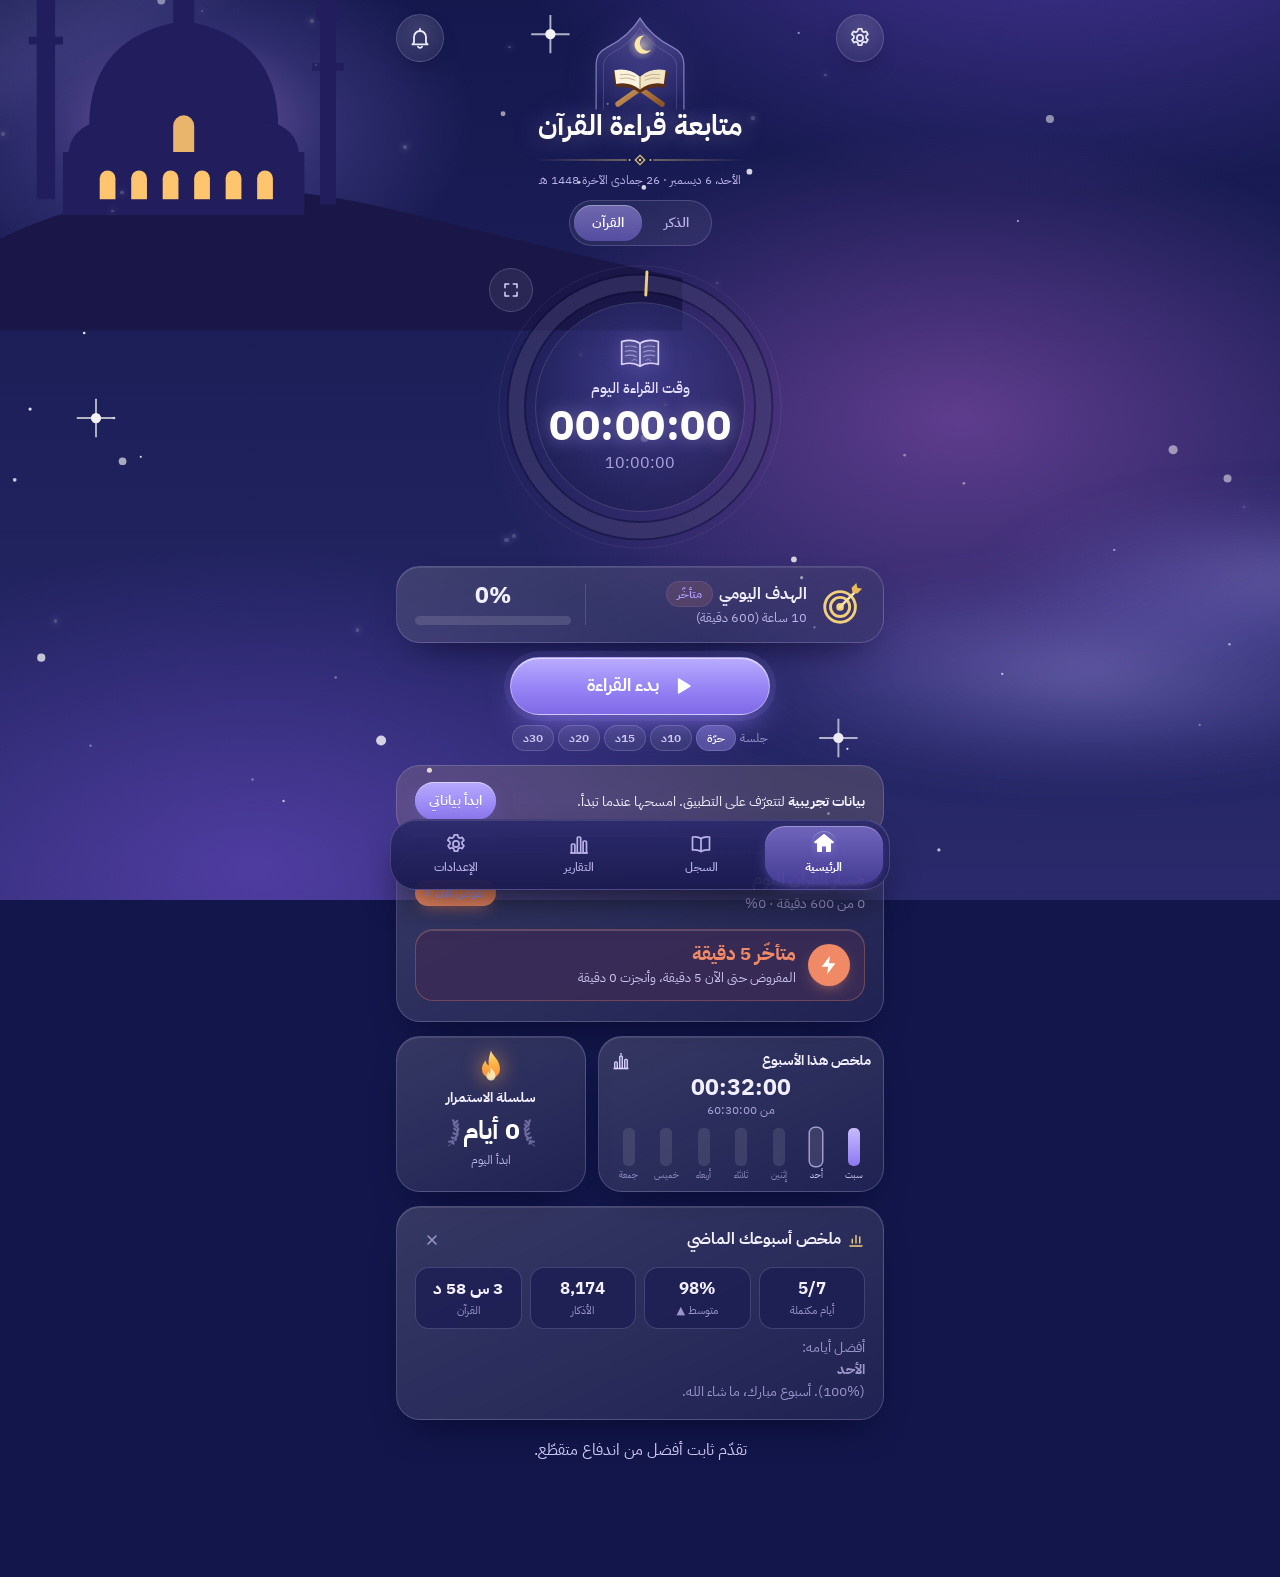
==== commit 6193bd3b: "وِرد على الرابط: «صورة مسيرتي» تقرير شامل في صورة تُحفظ في الاستوديو Co-Authored-By: Claude Opus 5.5" ====
--- a/apps/wird/index.html
+++ b/apps/wird/index.html
@@ -1658,6 +1658,30 @@
 @media (prefers-reduced-motion:reduce){:root[data-skin="aurora"] #scene::after,:root[data-skin="deep"] #scene::after,:root[data-skin="mount"] #scene::after,:root[data-skin="lavend"] #scene::after,:root[data-skin="pine"] #scene::after,:root[data-skin="cloud"] #scene::after,:root[data-skin="sakura"] #scene::after,:root[data-skin="beach"] #scene::after,:root[data-skin="gstars"] #scene::after,:root[data-skin="garnet"] #scene::after{animation:none!important}}
 :root[data-motion="off"][data-skin="aurora"] #scene::after,:root[data-motion="off"][data-skin="deep"] #scene::after,:root[data-motion="off"][data-skin="mount"] #scene::after,:root[data-motion="off"][data-skin="lavend"] #scene::after,:root[data-motion="off"][data-skin="pine"] #scene::after,:root[data-motion="off"][data-skin="cloud"] #scene::after,:root[data-motion="off"][data-skin="sakura"] #scene::after,:root[data-motion="off"][data-skin="beach"] #scene::after,:root[data-motion="off"][data-skin="gstars"] #scene::after,:root[data-motion="off"][data-skin="garnet"] #scene::after{animation:none!important}
 </style>
+<style id="report1126">/* «صورة مسيرتي» (owner 2026-11-26): entry card + full-screen preview with save / share. Fixed dark colours, like the picture. */
+.rp-card{display:flex;align-items:center;gap:12px;cursor:pointer;min-height:64px}
+.rp-card>div{flex:1;min-width:0}.rp-card h3{margin:0 0 2px}.rp-card p{margin:0;color:var(--muted);font-size:.84rem;line-height:1.5}
+.rp-ic{flex:none;width:46px;height:46px;border-radius:14px;display:grid;place-items:center;background:linear-gradient(135deg,#F7E3A6,#D8A944);color:#2A1D05}
+.rp-ic svg{width:26px;height:26px}
+.rp-tb{display:flex;gap:8px}.rp-tbtn svg{width:22px;height:22px}
+html.rp-on,html.rp-on body{overflow:hidden}
+#rpOv{position:fixed;inset:0;z-index:2147483000;display:flex;flex-direction:column;background:#070A1F;color:#F3F1FF;
+  padding:calc(env(safe-area-inset-top,0px) + 10px) 14px calc(env(safe-area-inset-bottom,0px) + 12px);font-family:"Tajawal","IBM Plex Sans Arabic",sans-serif}
+#rpOv .rp-top{display:flex;align-items:center;justify-content:space-between;gap:10px;min-height:48px}
+#rpOv .rp-top b{font-size:1.15rem}#rpOv .rp-top span{width:44px}
+#rpOv .rp-x{width:44px;height:44px;border-radius:50%;border:1px solid rgba(255,255,255,.14);background:rgba(255,255,255,.06);color:inherit;font-size:1.1rem;cursor:pointer}
+#rpOv .rp-seg{display:flex;gap:4px;padding:4px;margin:6px 0 10px;border-radius:99px;background:rgba(255,255,255,.06);border:1px solid rgba(255,255,255,.1)}
+#rpOv .rp-seg button{flex:1;min-height:40px;border:0;border-radius:99px;background:none;color:#A7A6CC;font:inherit;font-size:.9rem;cursor:pointer}
+#rpOv .rp-seg button[aria-pressed="true"]{background:#EBC86F;color:#2A1D05;font-weight:700}
+#rpOv .rp-pic{flex:1;min-height:0;overflow:auto;-webkit-overflow-scrolling:touch;border-radius:18px;background:#0B1030;border:1px solid rgba(255,255,255,.08)}
+#rpOv .rp-pic img{display:block;width:100%;height:auto;transition:opacity .2s}
+#rpOv .rp-bar{padding-top:10px}
+#rpOv #rpMsg{margin:0 0 8px;min-height:1.3em;text-align:center;font-size:.88rem;color:#F2B8A0}#rpOv #rpMsg.ok{color:#BFE9DE}
+#rpOv .rp-bar>div{display:flex;gap:10px}
+#rpOv .rp-bar button{min-height:50px;border-radius:16px;font:inherit;font-weight:700;font-size:1rem;cursor:pointer}
+#rpOv .rp-save{flex:2;border:0;background:linear-gradient(135deg,#F7E3A6,#D8A944);color:#2A1D05}
+#rpOv .rp-share{flex:1;border:1px solid rgba(255,255,255,.18);background:rgba(255,255,255,.06);color:#F3F1FF}
+</style>
 <meta name="apple-mobile-web-app-capable" content="yes">
 <meta name="mobile-web-app-capable" content="yes">
 <meta name="apple-mobile-web-app-status-bar-style" content="black-translucent">
@@ -1667,7 +1691,7 @@
 <link rel="apple-touch-icon" href="icon-180.png">
 <link rel="icon" href="icon-192.png" type="image/png">
 <style>html,body{overscroll-behavior:none;-webkit-tap-highlight-color:transparent;-webkit-text-size-adjust:100%}</style>
-<style>#v-settings::after{content:"نسخة الرابط 25/11 10:34";display:block;text-align:center;font-size:.78rem;opacity:.6;padding:14px 0 4px}</style>
+<style>#v-settings::after{content:"نسخة الرابط 26/11 13:26";display:block;text-align:center;font-size:.78rem;opacity:.6;padding:14px 0 4px}</style>
 </head>
 <body>
 <div id="splash" aria-hidden="true"><svg viewBox="0 0 120 120"><circle class="sp-r" cx="60" cy="60" r="52"/><path class="sp-m" d="M72 30a32 32 0 1 0 18 52a26 26 0 1 1-18-52z"/></svg><b>وِرد</b><small>قرآن وذكر كل يوم</small></div>
@@ -3342,6 +3366,183 @@
 if(!ST.meta.kusInit){ST.meta.kusInit=1;ST.s.skin='kusuf';save();}
 if(ST.s.skin==='mihrab'){ST.s.skin='kusuf';save();}
 if(!ST.meta.pgInit){ST.meta.pgInit=1;syncGoal('pages');save();} (function(){var g={leaves:'galaxy',wind:'galaxy',light:'galaxy',oasis:'sky',sunset:'sky',desert:'sky'},ch=0;var pc=ST.s.cats&&ST.s.cats.pages;if(pc&&pc.pg!==false){CF('pages');ch=1;}if(g[ST.s.skin]){ST.s.skin=g[ST.s.skin];ch=1;}if(ST.meta&&g[ST.meta.lylPrev]){ST.meta.lylPrev=g[ST.meta.lylPrev];ch=1;}if(ch)save();})();
+/* ---------- «صورة مسيرتي» (owner 2026-11-26) ----------
+   «صورة شاملة كاملة تقرير عن الذكر والقراءة … ملخص كل شيء لمسيرة الذكر والقراءة مع مرور الأيام وممكن حفظ الصورة بالاستوديو».
+   One tall picture (1080 px wide) drawn on a canvas from the same numbers the statistics screen uses: totals, completion,
+   streaks, a chart per kind over the days, the day map, records, months. Opens from the statistics screen (a card at the top of
+   «الملخص» and a round button in the title row). Saving:
+     APK  → window.WirdNative.saveImage(base64, name) (native bridge in the new MainActivity: MediaStore → Pictures/Wird),
+            WirdNative.shareImage(base64, name) for «مشاركة».
+     link → a download of the PNG (Android puts it in the gallery under Download) or the system share sheet. */
+var RP={r:'all',cv:null,busy:0};
+var RP_C={bg0:'#070B24',bg1:'#151248',bg2:'#0B1434',card:'rgba(255,255,255,0.055)',rim:'rgba(255,255,255,0.11)',tx:'#F3F1FF',mu:'#A7A6CC',fa:'#6F6F99',
+  gold:'#EBC86F',gold2:'#F7E3A6',pages:'#7ED8C9',dhikr:'#B8A6FF',track:'rgba(255,255,255,0.08)'};
+function rpCol(c){return RP_C[c]||RP_C.gold;}
+function rpKeys(r){var t=todayKey(),f=firstKey(),a=r==='7'?addDays(t,-6):r==='30'?addDays(t,-29):f;if(a<f&&r==='all')a=f;return rangeAll(a,t);}
+function rpData(r){var ks=rpKeys(r),cs=onCats().slice().sort(function(a,b){return a==='pages'?-1:b==='pages'?1:0;}),t=todayKey(),D={ks:ks,cs:cs,n:ks.length,c:{},met:0,act:0,ses:0,rate:0,wd:[0,0,0,0,0,0,0],wn:[0,0,0,0,0,0,0]};
+  cs.forEach(function(c){D.c[c]={sum:0,best:0,bk:null,ses:0,long:0,days:0,goal:0,seg:[0,0,0,0,0,0]};});
+  var tm=S().times||{},P=[['fajr','shuruq'],['shuruq','dhuhr'],['dhuhr','asr'],['asr','maghrib'],['maghrib','isha'],['isha','fajr']];
+  function seg(min){for(var i=0;i<P.length;i++){var a=mm(tm[P[i][0]]),b=mm(tm[P[i][1]]);if(a<=b?(min>=a&&min<b):(min>=a||min<b))return i;}return 5;}
+  var rs=0,rn=0;
+  ks.forEach(function(k){var d=ST.days[k],has=hasData(k);if(has)D.act++;if(metAll(k))D.met++;
+    if(!isRest(k)&&(k<t||has)){var p=Math.min(1,pctDay(k));rs+=p;rn++;var g=dateOf(k).getDay();D.wd[g]+=p;D.wn[g]++;}
+    cs.forEach(function(c){var o=D.c[c],v=tot(k,c);o.sum+=v;o.goal+=goal(k,c);if(v>0)o.days++;if(v>o.best){o.best=v;o.bk=k;}});
+    if(d&&d.e)d.e.forEach(function(e){if(!(e.n>0)||!D.c[e.c])return;var o=D.c[e.c];o.ses++;D.ses++;if(e.n>o.long)o.long=e.n;
+      if(e.t){var dt=new Date(e.t);o.seg[seg(dt.getHours()*60+dt.getMinutes())]+=e.n;}});});
+  D.rate=rn?rs/rn:0;
+  /* streaks over the chosen days (rest days neither break nor add) */
+  var run=0,best=0,gap=0,gapMax=0;ks.forEach(function(k){if(metAll(k)){run++;gap=0;if(run>best)best=run;}else if(isRest(k)){}else if(k<t){run=0;gap++;if(gap>gapMax)gapMax=gap;}});
+  D.best=best;D.cur=streak();D.gap=gapMax;
+  var bw=-1,bi=-1;for(var i=0;i<7;i++){if(D.wn[i]>=1){var av=D.wd[i]/D.wn[i];if(av>bw){bw=av;bi=i;}}}D.bwd=bi;
+  /* months */
+  var M={},mo=[];ks.forEach(function(k){var m=k.slice(0,7);if(!M[m]){M[m]={k:m,met:0,days:0,c:{}};cs.forEach(function(c){M[m].c[c]=0;});mo.push(M[m]);}
+    var o=M[m];o.days++;if(metAll(k))o.met++;cs.forEach(function(c){o.c[c]+=tot(k,c);});});
+  D.months=mo;
+  /* chart buckets: daily up to 35 days, weekly up to ~9 months, monthly beyond */
+  var B=[],mode=ks.length<=35?'d':ks.length<=270?'w':'m';
+  if(mode==='m')B=mo.map(function(o){var b={a:o.k+'-01',v:{},g:{}};cs.forEach(function(c){b.v[c]=o.c[c];b.g[c]=0;});ks.forEach(function(k){if(k.slice(0,7)===o.k)cs.forEach(function(c){b.g[c]+=goal(k,c);});});return b;});
+  else{var step=mode==='d'?1:7;for(var j=0;j<ks.length;j+=step){var b={a:ks[j],v:{},g:{}};cs.forEach(function(c){b.v[c]=0;b.g[c]=0;});
+    ks.slice(j,j+step).forEach(function(k){cs.forEach(function(c){b.v[c]+=tot(k,c);b.g[c]+=goal(k,c);});});B.push(b);}}
+  D.B=B;D.mode=mode;return D;}
+
+/* ---------- drawing ---------- */
+var RP_F={t:'"Amiri", serif',b:'"Tajawal", "IBM Plex Sans Arabic", sans-serif',n:'"IBM Plex Sans Arabic", "Tajawal", sans-serif'};
+function rpFonts(){if(!document.fonts||!document.fonts.load)return Promise.resolve();
+  return Promise.all(['700 60px Amiri','400 40px Amiri','400 30px Tajawal','500 30px Tajawal','700 30px Tajawal','600 30px "IBM Plex Sans Arabic"','700 30px "IBM Plex Sans Arabic"']
+    .map(function(f){return document.fonts.load(f,'وِرد ١٢٣ 123').catch(function(){});})).catch(function(){});}
+function rpRR(x,y,w,h,r){var X=RP.x;X.beginPath();X.moveTo(x+r,y);X.lineTo(x+w-r,y);X.quadraticCurveTo(x+w,y,x+w,y+r);X.lineTo(x+w,y+h-r);X.quadraticCurveTo(x+w,y+h,x+w-r,y+h);
+  X.lineTo(x+r,y+h);X.quadraticCurveTo(x,y+h,x,y+h-r);X.lineTo(x,y+r);X.quadraticCurveTo(x,y,x+r,y);X.closePath();}
+function rpT(s,x,y,sz,o){o=o||{};var X=RP.x;X.font=(o.w||400)+' '+sz+'px '+(o.f||RP_F.b);X.fillStyle=o.c||RP_C.tx;X.textAlign=o.a||'right';X.textBaseline=o.bl||'alphabetic';X.direction='rtl';
+  if(o.fit){var w=X.measureText(s).width;if(w>o.fit){X.font=(o.w||400)+' '+Math.floor(sz*o.fit/w)+'px '+(o.f||RP_F.b);}}X.fillText(s,x,y);}
+function rpCard(y,h,title,sub){var X=RP.x;rpRR(60,y,960,h,34);X.fillStyle=RP_C.card;X.fill();X.lineWidth=2;X.strokeStyle=RP_C.rim;X.stroke();
+  if(title){rpT(title,976,y+66,36,{w:700});if(sub)rpT(sub,104,y+64,24,{c:RP_C.mu,a:'left'});}return y+(title?100:40);}
+function rpDate(k,o){try{return dateOf(k).toLocaleDateString(LOC(),o||{day:'numeric',month:'long',year:'numeric'});}catch(e){return k;}}
+function rpH(D){var h=380+430+400+D.cs.length*430+(D.mode==='d'&&D.n<=7?0:480)+550;if(D.months.length>1)h+=D.months.length*76+150;return h+220;}
+function rpDraw(D){var W=1080,H=rpH(D),cv=RP.cv||(RP.cv=document.createElement('canvas'));cv.width=W;cv.height=H;var X=RP.x=cv.getContext('2d');
+  /* sky */
+  var g=X.createLinearGradient(0,0,0,H);g.addColorStop(0,RP_C.bg1);g.addColorStop(.45,RP_C.bg0);g.addColorStop(1,RP_C.bg2);X.fillStyle=g;X.fillRect(0,0,W,H);
+  var rg=X.createRadialGradient(W*.78,170,10,W*.78,170,520);rg.addColorStop(0,'rgba(235,200,111,0.20)');rg.addColorStop(1,'rgba(235,200,111,0)');X.fillStyle=rg;X.fillRect(0,0,W,760);
+  var sd=7;function rnd(){sd=(sd*16807)%2147483647;return sd/2147483647;}
+  for(var i=0;i<Math.round(H/9);i++){var sx=rnd()*W,sy=rnd()*H,sr=rnd()*1.8+.4;X.globalAlpha=.15+rnd()*.6;X.fillStyle='#fff';X.beginPath();X.arc(sx,sy,sr,0,7);X.fill();}X.globalAlpha=1;
+  /* crescent (drawn apart, so the cut does not punch the sky) */
+  var mc=document.createElement('canvas');mc.width=mc.height=200;var M=mc.getContext('2d');M.fillStyle=RP_C.gold;M.shadowColor='rgba(235,200,111,.8)';M.shadowBlur=30;
+  M.beginPath();M.arc(100,100,56,0,7);M.fill();M.shadowBlur=0;M.globalCompositeOperation='destination-out';M.beginPath();M.arc(124,82,50,0,7);M.fill();X.drawImage(mc,40,50);
+  /* header */
+  var y=0,nm=(S().name||'').trim(),t=D.ks[D.ks.length-1],f=D.ks[0];
+  rpT(D.r==='all'?'مسيرتي مع الوِرد':'وِردي في '+(D.r==='7'?'آخر ٧ أيام':'آخر ٣٠ يومًا'),W-60,y+150,82,{w:700,f:RP_F.t,c:RP_C.gold2,fit:690});
+  rpT(nm?'تقرير '+nm+' في القرآن والذكر':'تقرير شامل للقرآن والذكر',W-60,y+214,34,{c:RP_C.tx,w:500});
+  rpT('من '+rpDate(f)+' إلى '+rpDate(t)+' · '+dpDays(D.n),W-60,y+268,28,{c:RP_C.mu,fit:900});
+  try{rpT(hijri(t),W-60,y+312,26,{c:RP_C.fa});}catch(e){}
+  y=380;
+  /* hero: completion ring + one side per kind */
+  rpCard(y,400);var cx=540,cy=y+200,R=128;X.lineCap='round';X.lineWidth=26;X.strokeStyle=RP_C.track;X.beginPath();X.arc(cx,cy,R,0,7);X.stroke();
+  var rgr=X.createLinearGradient(cx-R,cy-R,cx+R,cy+R);rgr.addColorStop(0,RP_C.gold2);rgr.addColorStop(1,RP_C.gold);X.strokeStyle=rgr;
+  if(D.rate>0){X.beginPath();X.arc(cx,cy,R,-Math.PI/2,-Math.PI/2+Math.PI*2*Math.max(.005,D.rate));X.stroke();}
+  rpT(pct(Math.round(D.rate*100)),cx,cy+16,64,{w:700,a:'center',f:RP_F.n});rpT('نسبة الإنجاز',cx,cy+62,24,{a:'center',c:RP_C.mu});
+  var side=[[860,D.cs[0]],[220,D.cs[1]]];
+  side.forEach(function(s){var c=s[1],x=s[0];if(!c)return;var o=D.c[c],lab=CF(c).label;
+    X.fillStyle=rpCol(c);X.beginPath();X.arc(x,y+92,9,0,7);X.fill();
+    rpT(lab,x,y+140,30,{a:'center',c:RP_C.mu,w:500});
+    rpT(c==='pages'?fmtDur(o.sum):fmt(o.sum),x,y+212,c==='pages'?44:58,{a:'center',w:700,f:RP_F.n,c:rpCol(c),fit:270});
+    rpT(c==='pages'?'من القراءة':CF(c).unit,x,y+256,26,{a:'center',c:RP_C.mu});
+    rpT('في اليوم نحو '+uq(c,Math.round(o.sum/Math.max(1,D.n))),x,y+322,24,{a:'center',c:RP_C.fa,fit:300});});
+  y+=430;
+  /* tiles */
+  var bw=D.bwd>=0?WD[D.bwd]:'—',tiles=[[fmt(D.met),'يومًا أتممت فيه وِردك كاملًا',RP_C.gold],[fmt(D.cur),'السلسلة الحالية (يوم)',RP_C.gold2],[fmt(D.best),'أطول سلسلة (يوم)',RP_C.gold2],
+    [fmt(D.act)+' / '+fmt(D.n),'أيام سجّلت فيها',RP_C.tx],[fmt(D.ses),'جلسة قراءة وذكر',RP_C.tx],[bw,'أفضل أيامك في الأسبوع',RP_C.tx]];
+  tiles.forEach(function(tl,i){var col=i%3,row=Math.floor(i/3),x=60+(2-col)*328,yy=y+row*190;rpRR(x,yy,304,170,28);X.fillStyle=RP_C.card;X.fill();X.lineWidth=2;X.strokeStyle=RP_C.rim;X.stroke();
+    rpT(tl[0],x+152,yy+84,50,{a:'center',w:700,f:RP_F.n,c:tl[2],fit:270});rpT(tl[1],x+152,yy+134,22,{a:'center',c:RP_C.mu,fit:276});});
+  y+=400;
+  /* a chart per kind, over the days */
+  D.cs.forEach(function(c){var lab=CF(c).label,col=rpCol(c),B=D.B,n=B.length;
+    var cy0=rpCard(y,400,lab+' مع مرور الأيام',D.mode==='d'?'كل عمود يوم':D.mode==='w'?'كل عمود أسبوع':'كل عمود شهر');
+    var top=cy0+20,bot=y+330,l=104,r=976,mx=0;B.forEach(function(b){mx=Math.max(mx,b.v[c],b.g[c]);});mx=mx||1;
+    X.strokeStyle=RP_C.track;X.lineWidth=2;X.beginPath();X.moveTo(l,bot+1);X.lineTo(r,bot+1);X.stroke();
+    var gap=n>40?2:n>20?5:10,bwid=Math.max(3,(r-l-gap*(n-1))/Math.max(1,n));
+    B.forEach(function(b,i){var x=r-(i+1)*bwid-i*gap,v=b.v[c],h=v/mx*(bot-top),ok=v>=b.g[c]&&v>0;   /* RTL: the first day on the right */
+      if(h>0){rpRR(x,bot-h,bwid,h,Math.min(8,bwid/2));var gg=X.createLinearGradient(0,bot-h,0,bot);gg.addColorStop(0,ok?RP_C.gold:col);gg.addColorStop(1,ok?'rgba(235,200,111,.35)':col+'55');X.fillStyle=gg;X.fill();}
+      else{X.fillStyle=RP_C.track;X.fillRect(x,bot-4,bwid,4);}
+      var gh=b.g[c]/mx*(bot-top);X.fillStyle='rgba(255,255,255,.55)';X.fillRect(x,bot-gh-1.5,bwid,3);});
+    rpT(rpDate(B[0].a,{day:'numeric',month:'short'}),r,y+372,22,{c:RP_C.fa});rpT(rpDate(B[n-1].a,{day:'numeric',month:'short'}),l,y+372,22,{c:RP_C.fa,a:'left'});
+    rpT('المجموع '+uq(c,Math.round(D.c[c].sum)),540,y+372,24,{c:col,a:'center',w:500});
+    y+=430;});
+  /* the day map (weeks as columns, days as rows) */
+  if(!(D.mode==='d'&&D.n<=7)){var ks=D.ks.slice(-53*7),off=dateOf(ks[0]).getDay(),wk=Math.ceil((ks.length+off)/7),cell=Math.min(34,Math.floor((800-(wk-1)*4)/wk)),gp=Math.max(2,Math.min(6,Math.floor(cell/6)));
+    var cy1=rpCard(y,450,'خريطة الأيام','كل مربع يوم'),gw=wk*cell+(wk-1)*gp,x0=500+gw/2,tt=todayKey();
+    for(var d=0;d<7;d++)rpT(['أحد','إثنين','ثلاثاء','أربعاء','خميس','جمعة','سبت'][d],x0+14,cy1+d*(cell+gp)+cell*.72,Math.min(20,cell*.6),{c:RP_C.fa,a:'left'});
+    ks.forEach(function(k,i){var p=i+off,w=Math.floor(p/7),dd=p%7,x=x0-(w+1)*cell-w*gp,yy=cy1+dd*(cell+gp),v=pctDay(k),col;
+      if(isRest(k))col='rgba(126,216,201,.35)';else if(metAll(k))col=RP_C.gold;else if(v<=0)col=RP_C.track;else col='rgba(184,166,255,'+(.22+.6*v).toFixed(2)+')';
+      rpRR(x,yy,cell,cell,Math.min(8,cell/4));X.fillStyle=col;X.fill();if(k===tt){X.lineWidth=3;X.strokeStyle='#fff';X.stroke();}});
+    var ly=y+412,lg=[[RP_C.gold,'أتممته'],['rgba(184,166,255,.7)','جزء منه'],[RP_C.track,'لا شيء'],['rgba(126,216,201,.35)','راحة']],lx=976;
+    lg.forEach(function(q){rpRR(lx-24,ly-20,24,24,6);X.fillStyle=q[0];X.fill();rpT(q[1],lx-34,ly,22,{c:RP_C.mu});X.font='400 22px '+RP_F.b;lx-=X.measureText(q[1]).width+80;});
+    y+=480;}
+  /* records */
+  var cy2=rpCard(y,520,'إنجازات تفخر بها'),rows=[],PN=['بعد الفجر','الضحى','بعد الظهر','بعد العصر','بعد المغرب','بعد العشاء'];
+  D.cs.forEach(function(c){var o=D.c[c],lab=CF(c).label;
+    rows.push(['أكثر يوم في '+lab,o.bk?uq(c,o.best)+' · '+rpDate(o.bk,{day:'numeric',month:'long'}):'—',rpCol(c)]);
+    rows.push(['أطول جلسة '+(c==='pages'?'قراءة':'ذكر'),o.long?uq(c,o.long):'—',rpCol(c)]);
+    var sm=Math.max.apply(null,o.seg);rows.push(['وقتك المفضّل لـ'+lab,sm>0?PN[o.seg.indexOf(sm)]:'—',rpCol(c)]);});
+  rows.push(['أطول انقطاع',D.gap?dpDays(D.gap):'لا انقطاع، ما شاء الله',RP_C.gold]);
+  rows=rows.slice(0,7);
+  rows.forEach(function(rw,i){var yy=cy2+i*54+20;X.fillStyle=rw[2];X.beginPath();X.arc(966,yy-8,7,0,7);X.fill();
+    rpT(rw[0],944,yy,27,{c:RP_C.mu});rpT(rw[1],104,yy,28,{a:'left',w:700,f:RP_F.n,fit:430});
+    if(i<rows.length-1){X.fillStyle='rgba(255,255,255,.06)';X.fillRect(104,yy+22,872,2);}});
+  y+=550;
+  /* months */
+  if(D.months.length>1){var ms=D.months,hh=150+ms.length*76-30,cy3=rpCard(y,hh,'الشهور'),cols=[[650,'الشهر']];
+    var cx2=[560].concat(D.cs.length>1?[400,250]:[330]),cxs=[];D.cs.forEach(function(c,i){cxs.push([cx2[i]||330,c]);});var cxm=104;
+    rpT('الشهر',944,cy3+6,22,{c:RP_C.fa});cxs.forEach(function(q){rpT(CF(q[1]).label,q[0],cy3+6,22,{c:RP_C.fa,a:'center'});});rpT('أيام مكتملة',cxm,cy3+6,22,{c:RP_C.fa,a:'left'});
+    ms.forEach(function(o,i){var yy=cy3+60+i*76,a=o.k.split('-');rpT(YM[+a[1]-1]+' '+fmt(+a[0]).replace(/[,٬]/g,''),944,yy,28,{w:700});
+      cxs.forEach(function(q){rpT(uq(q[1],Math.round(o.c[q[1]])),q[0],yy,26,{a:'center',c:rpCol(q[1]),f:RP_F.n,w:600,fit:200});});
+      rpT(fmt(o.met)+' من '+fmt(o.days),cxm,yy,26,{a:'left',c:RP_C.gold,f:RP_F.n,w:600});});
+    y+=hh+30;}
+  /* closing line */
+  y+=40;rpT('«أحبُّ الأعمال إلى الله أدومُها وإن قلّ»',540,y+50,44,{a:'center',f:RP_F.t,c:RP_C.gold2,fit:940});
+  rpT('وِرد · '+rpDate(todayKey(),{weekday:'long',day:'numeric',month:'long',year:'numeric'}),540,y+120,24,{a:'center',c:RP_C.fa});
+  return cv;}
+
+/* ---------- the screen ---------- */
+function rpMsg(t,ok){var m=document.getElementById('rpMsg');if(m){m.textContent=t;m.className=ok?'ok':'';}}
+function rpRender(){var ov=document.getElementById('rpOv');if(!ov)return;var img=ov.querySelector('img');img.style.opacity='.35';
+  rpFonts().then(function(){var D=rpData(RP.r);D.r=RP.r;rpDraw(D);img.src=RP.cv.toDataURL('image/png');img.style.opacity='1';rpMsg('');});
+  [].forEach.call(ov.querySelectorAll('[data-rpr]'),function(b){b.setAttribute('aria-pressed',b.getAttribute('data-rpr')===RP.r);});}
+function rpOpen(){if(document.getElementById('rpOv'))return;var ov=document.createElement('div');ov.id='rpOv';ov.setAttribute('role','dialog');ov.setAttribute('aria-label','صورة مسيرتي');
+  ov.innerHTML='<div class="rp-top"><button type="button" class="rp-x" data-rp="close" aria-label="إغلاق">✕</button><b>صورة مسيرتي</b><span></span></div>'
+    +'<div class="rp-seg">'+[['all','كل المسيرة'],['30','آخر ٣٠ يومًا'],['7','آخر ٧ أيام']].map(function(r){return '<button type="button" data-rpr="'+r[0]+'">'+r[1]+'</button>';}).join('')+'</div>'
+    +'<div class="rp-pic"><img alt="صورة تقرير مسيرتك في القرآن والذكر"></div>'
+    +'<div class="rp-bar"><p id="rpMsg" role="status"></p><div><button type="button" class="rp-save" data-rp="save">حفظ في الاستوديو</button><button type="button" class="rp-share" data-rp="share">مشاركة</button></div></div>';
+  document.body.appendChild(ov);document.documentElement.classList.add('rp-on');rpRender();}
+function rpClose(){var ov=document.getElementById('rpOv');if(ov)ov.remove();document.documentElement.classList.remove('rp-on');}
+function rpName(){return 'wird-'+todayKey()+'-'+String(Date.now()).slice(-5)+'.png';}
+function rpB64(){return RP.cv.toDataURL('image/png').split(',')[1];}
+function rpSave(share){if(!RP.cv||RP.busy)return;RP.busy=1;rpMsg(share?'جارٍ التجهيز…':'جارٍ الحفظ…',1);
+  setTimeout(function(){try{
+    var N=window.WirdNative;
+    if(N&&N.saveImage){var r=String(share&&N.shareImage?N.shareImage(rpB64(),rpName()):N.saveImage(rpB64(),rpName()));
+      if(r.indexOf('ok')===0){rpMsg(share?'حُفظت في الاستوديو، اختر أين تشاركها':'حُفظت الصورة في الاستوديو ✓ (ألبوم Wird)',1);try{buzz(18);}catch(e){}}
+      else if(r==='perm')rpMsg('اسمح لوِرد بحفظ الصور، ثم اضغط «حفظ» مرة أخرى');
+      else rpMsg('تعذّر الحفظ: '+r);RP.busy=0;return;}
+    RP.cv.toBlob(function(b){var nm=rpName();
+      try{var fl=new File([b],nm,{type:'image/png'});
+        if(share&&navigator.canShare&&navigator.canShare({files:[fl]})){navigator.share({files:[fl],title:'مسيرتي مع الوِرد'}).then(function(){rpMsg('تمت المشاركة',1);},function(){rpMsg('');});RP.busy=0;return;}}catch(e){}
+      var a=document.createElement('a');a.href=URL.createObjectURL(b);a.download=nm;document.body.appendChild(a);a.click();a.remove();setTimeout(function(){URL.revokeObjectURL(a.href);},4000);
+      rpMsg('نُزّلت الصورة، تجدها في الاستوديو داخل «التنزيلات»',1);RP.busy=0;},'image/png');
+  }catch(e){rpMsg('تعذّر الحفظ: '+e.message);RP.busy=0;}},30);}
+var RP_ICO='<svg viewBox="0 0 24 24" fill="none" stroke="currentColor" stroke-width="1.9" stroke-linecap="round" stroke-linejoin="round" aria-hidden="true"><rect x="3.5" y="4" width="17" height="16" rx="3"/><path d="M3.5 16l5-5 4 4 3-3 5 5"/><circle cx="15.5" cy="8.8" r="1.6"/></svg>';
+function rpAdd(){var v=$('#v-reports');if(!v)return;var pt=v.querySelector(':scope>.ptitle');
+  if(pt&&!pt.querySelector('[data-rp]')){var cb=pt.querySelector('[data-act="copy-sum"]'),bt='<button class="round-btn rp-tbtn" data-rp="open" aria-label="صورة مسيرتي">'+RP_ICO+'</button>';
+    if(cb){cb.insertAdjacentHTML('beforebegin','<div class="rp-tb">'+bt);cb.parentNode.querySelector('.rp-tb').appendChild(cb);}else pt.insertAdjacentHTML('beforeend',bt);}
+  if(!v.querySelector('.rp-card')){var at=v.querySelector(':scope>.st-sec')||v.querySelector(':scope>.seg');
+    if(at)at.insertAdjacentHTML('afterend','<section class="card rp-card" data-rp="open" role="button" tabindex="0" aria-label="صورة مسيرتي: تقرير شامل في صورة تحفظها في الاستوديو">'
+      +'<i class="rp-ic">'+RP_ICO+'</i><div><h3 class="h">صورة مسيرتي</h3><p>كل ذكرك وقراءتك مع مرور الأيام في صورة واحدة تحفظها في الاستوديو</p></div><span class="chip gold">افتح</span></section>');}}
+(function(){var rr3=renderReports;renderReports=function(){rr3.apply(this,arguments);try{rpAdd();stSecApply();}catch(e){}};
+  document.addEventListener('click',function(ev){var b=ev.target.closest&&ev.target.closest('[data-rp],[data-rpr]');if(!b)return;
+    var r=b.getAttribute('data-rpr');if(r){RP.r=r;rpRender();try{buzz(8);}catch(e){}return;}
+    var a=b.getAttribute('data-rp');ev.stopPropagation();
+    if(a==='open'){try{buzz(10);}catch(e){}rpOpen();}else if(a==='close')rpClose();else if(a==='save')rpSave(0);else if(a==='share')rpSave(1);},true);
+  document.addEventListener('keydown',function(ev){if(ev.key==='Escape')rpClose();else if((ev.key==='Enter'||ev.key===' ')&&ev.target.classList&&ev.target.classList.contains('rp-card')){ev.preventDefault();rpOpen();}});})();
+
+
 /* ten simple themes (owner 2026-11-25), generated by themes1125.py */
 var TH_ART={},TH_MODE={moon:"dark"};
 SKINS.aurora={n:'الشفق القطبي',d:'أشرطة خضراء تتموّج فوق بحيرة ساكنة',L:['#020814','#06223A','#0B3B47','#B8FFE2','#0A2A33','#071E27','#041420','#0E2C36','#E9FFF7','#B4DCD2','#7FA8A2','#5CF2B8','#33D49B','rgba(92,242,184,.16)','rgba(255,255,255,.1)','#F2D98A','#7FE3FF','#5CF2B8'],D:['#020814','#06223A','#0B3B47','#B8FFE2','#0A2A33','#071E27','#041420','#0E2C36','#E9FFF7','#B4DCD2','#7FA8A2','#5CF2B8','#33D49B','rgba(92,242,184,.16)','rgba(255,255,255,.1)','#F2D98A','#7FE3FF','#5CF2B8'],g:'6,26,34',g2:'8,34,44'};TH_MODE.aurora='dark';TH_ART.aurora='<defs><linearGradient id="auS" x1="0" y1="0" x2="0" y2="1"><stop offset="0" stop-color="#020814"/><stop offset="0.55" stop-color="#06223A"/><stop offset="1" stop-color="#0B3B47"/></linearGradient><linearGradient id="auR" x1="0" y1="0" x2="1" y2="0"><stop offset="0" stop-color="#5CF2B8" stop-opacity="0"/><stop offset="0.45" stop-color="#5CF2B8" stop-opacity=".55"/><stop offset="1" stop-color="#7FE3FF" stop-opacity="0"/></linearGradient><linearGradient id="auL" x1="0" y1="0" x2="0" y2="1"><stop offset="0" stop-color="#0B3B47"/><stop offset="1" stop-color="#020A12"/></linearGradient></defs><rect width="400" height="860" fill="url(#auS)"/><circle cx="238.8" cy="155.6" r="0.93" fill="#fff" opacity="0.55"/><circle cx="276.8" cy="516.2" r="0.70" fill="#fff" opacity="0.41"/><circle cx="391.0" cy="504.5" r="0.84" fill="#fff" opacity="0.50"/><circle cx="133.2" cy="177.9" r="1.37" fill="#fff" opacity="0.81"/><circle cx="361.7" cy="410.6" r="0.62" fill="#fff" opacity="0.36"/><circle cx="3.9" cy="225.1" r="1.32" fill="#fff" opacity="0.78"/><circle cx="233.8" cy="118.4" r="0.61" fill="#fff" opacity="0.35"/><circle cx="225.4" cy="80.6" r="1.51" fill="#fff" opacity="0.89"/><circle cx="220.5" cy="232.1" r="1.57" fill="#fff" opacity="0.93"/><circle cx="223.1" cy="420.1" r="1.06" fill="#fff" opacity="0.63"/><circle cx="170.6" cy="204.9" r="1.42" fill="#fff" opacity="0.84"/><circle cx="54.8" cy="434.0" r="1.33" fill="#fff" opacity="0.79"/><circle cx="253.4" cy="54.5" r="0.91" fill="#fff" opacity="0.53"/><circle cx="365.1" cy="318.3" r="1.02" fill="#fff" opacity="0.60"/><circle cx="10.1" cy="456.5" r="0.75" fill="#fff" opacity="0.44"/><circle cx="192.0" cy="212.8" r="0.82" fill="#fff" opacity="0.48"/><circle cx="66.5" cy="55.1" r="0.87" fill="#fff" opacity="0.51"/><circle cx="326.2" cy="123.4" r="1.19" fill="#fff" opacity="0.70"/><circle cx="241.6" cy="456.0" r="1.25" fill="#fff" opacity="0.74"/><circle cx="132.3" cy="6.7" r="1.12" fill="#fff" opacity="0.66"/><circle cx="108.4" cy="505.5" r="1.09" fill="#fff" opacity="0.64"/><circle cx="260.1" cy="311.1" r="1.07" fill="#fff" opacity="0.63"/><circle cx="215.0" cy="207.8" r="1.34" fill="#fff" opacity="0.79"/><circle cx="48.9" cy="135.3" r="1.33" fill="#fff" opacity="0.79"/><circle cx="308.6" cy="0.8" r="1.15" fill="#fff" opacity="0.68"/><circle cx="207.3" cy="137.3" r="1.35" fill="#fff" opacity="0.80"/><circle cx="367.2" cy="441.1" r="0.92" fill="#fff" opacity="0.54"/><circle cx="88.7" cy="41.1" r="1.22" fill="#fff" opacity="0.72"/><circle cx="394.7" cy="489.2" r="1.50" fill="#fff" opacity="0.89"/><circle cx="123.7" cy="195.1" r="1.43" fill="#fff" opacity="0.85"/><circle cx="306.8" cy="35.4" r="0.93" fill="#fff" opacity="0.55"/><circle cx="73.8" cy="17.6" r="1.42" fill="#fff" opacity="0.84"/><circle cx="398.4" cy="201.5" r="1.14" fill="#fff" opacity="0.68"/><circle cx="270.2" cy="68.1" r="0.87" fill="#fff" opacity="0.51"/><circle cx="370.0" cy="140.3" r="1.09" fill="#fff" opacity="0.65"/><circle cx="270.6" cy="349.0" r="0.96" fill="#fff" opacity="0.57"/><circle cx="63.8" cy="44.0" r="1.26" fill="#fff" opacity="0.74"/><circle cx="127.3" cy="64.9" r="1.50" fill="#fff" opacity="0.89"/><circle cx="60.2" cy="380.3" r="1.60" fill="#fff" opacity="0.95"/><circle cx="90.3" cy="476.3" r="1.52" fill="#fff" opacity="0.90"/><circle cx="71.6" cy="393.2" r="1.13" fill="#fff" opacity="0.67"/><circle cx="196.1" cy="162.3" r="1.17" fill="#fff" opacity="0.69"/><circle cx="183.6" cy="356.5" r="1.01" fill="#fff" opacity="0.60"/><circle cx="180.8" cy="28.3" r="1.37" fill="#fff" opacity="0.81"/><circle cx="189.4" cy="336.8" r="1.58" fill="#fff" opacity="0.94"/><circle cx="48.5" cy="462.0" r="1.09" fill="#fff" opacity="0.65"/><circle cx="93.2" cy="155.5" r="1.19" fill="#fff" opacity="0.70"/><circle cx="375.9" cy="171.8" r="1.36" fill="#fff" opacity="0.81"/><circle cx="62.4" cy="218.7" r="1.33" fill="#fff" opacity="0.79"/><circle cx="189.3" cy="448.1" r="0.61" fill="#fff" opacity="0.36"/><circle cx="54.3" cy="77.5" r="1.44" fill="#fff" opacity="0.86"/><circle cx="161.0" cy="357.9" r="0.88" fill="#fff" opacity="0.52"/><circle cx="156.8" cy="292.9" r="1.37" fill="#fff" opacity="0.81"/><circle cx="292.0" cy="312.3" r="1.29" fill="#fff" opacity="0.77"/><circle cx="143.2" cy="54.8" r="0.88" fill="#fff" opacity="0.52"/><circle cx="119.9" cy="361.0" r="1.18" fill="#fff" opacity="0.70"/><circle cx="167.0" cy="504.6" r="0.78" fill="#fff" opacity="0.46"/><circle cx="172.3" cy="70.5" r="1.34" fill="#fff" opacity="0.79"/><circle cx="92.5" cy="11.6" r="0.93" fill="#fff" opacity="0.55"/><circle cx="224.7" cy="86.7" r="0.98" fill="#fff" opacity="0.58"/><path d="M-20 300 C60 220 120 330 200 250 S330 190 420 260 L420 300 C330 240 270 300 200 300 S60 290 -20 350Z" fill="url(#auR)" opacity=".75"/><path d="M-20 380 C80 320 150 400 240 340 S360 300 420 340 L420 370 C350 340 280 390 220 390 S70 360 -20 420Z" fill="url(#auR)" opacity=".45"/><path d="M0 560 L60 500 L110 540 L170 470 L240 545 L300 500 L360 540 L400 515 V600 H0Z" fill="#03121C"/><rect y="598" width="400" height="262" fill="url(#auL)"/><path d="M-20 700 C80 670 150 720 240 690 S360 670 420 690" stroke="#5CF2B8" stroke-opacity=".18" stroke-width="18" fill="none"/>';
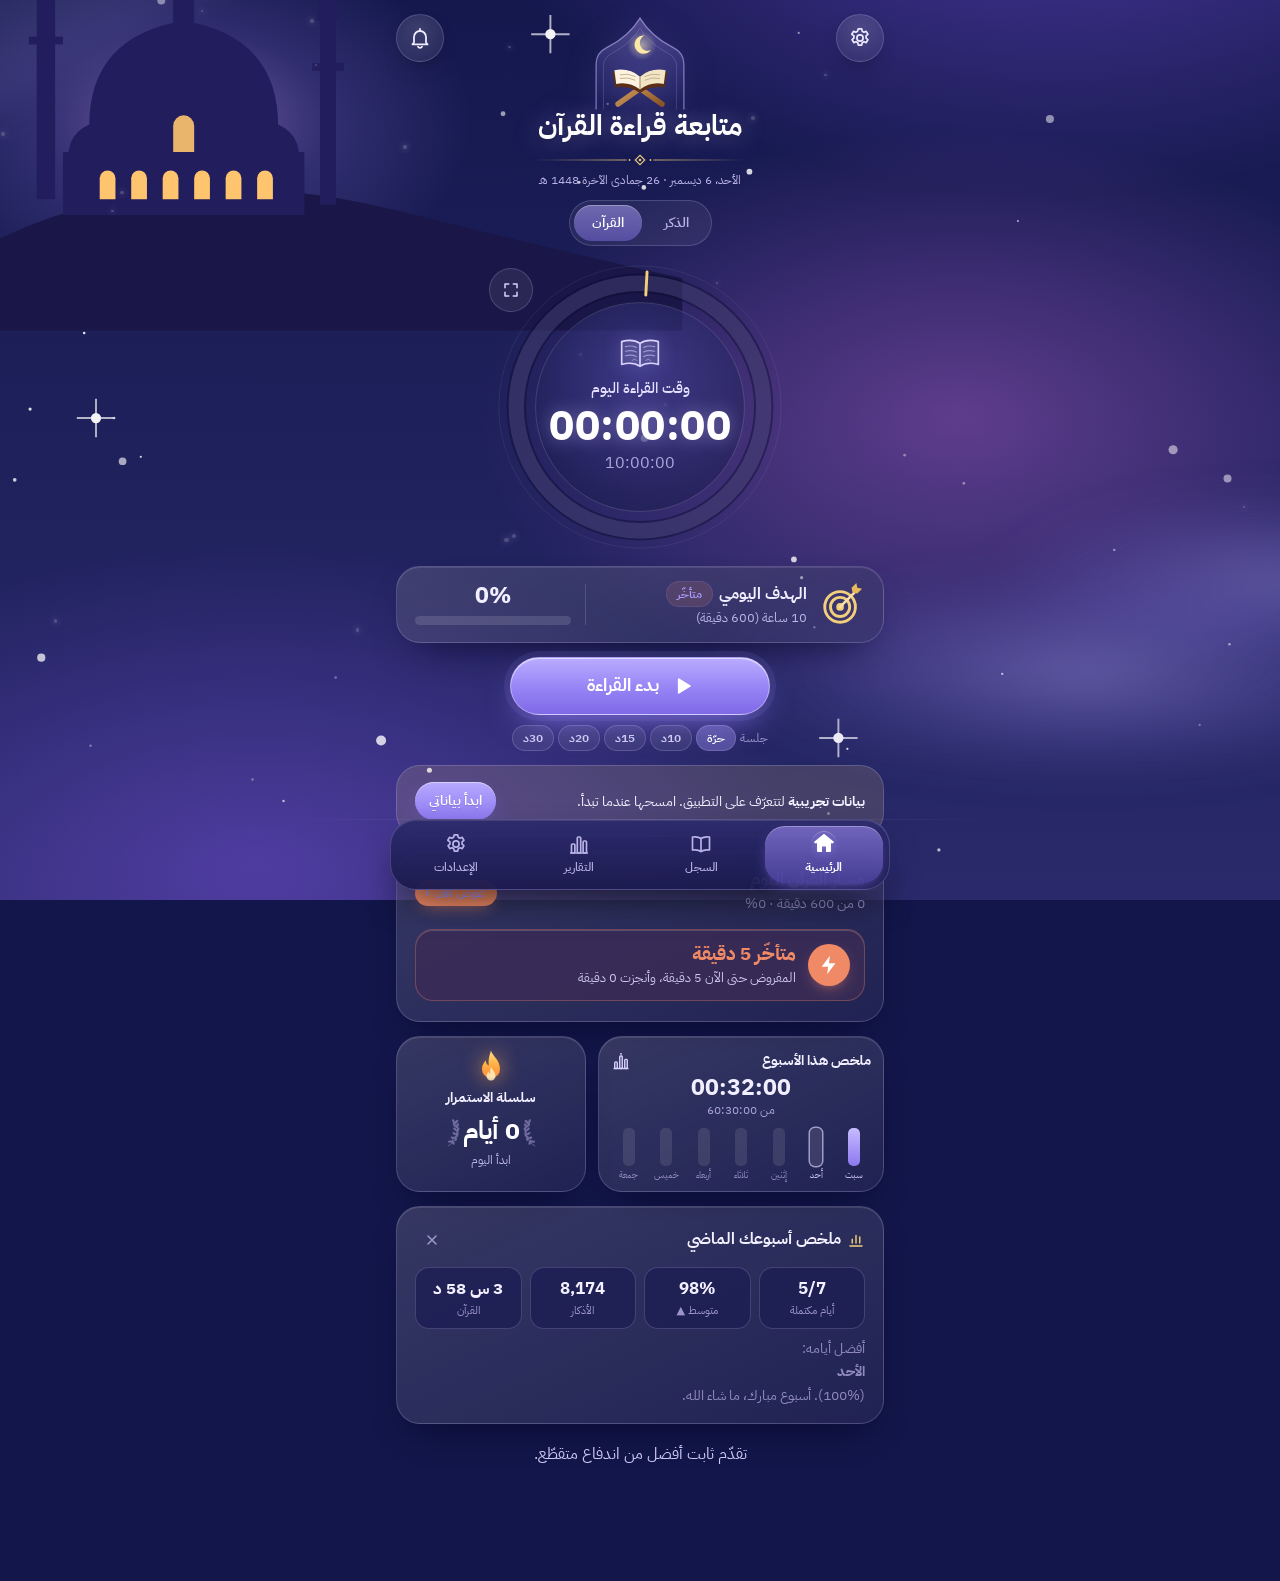
==== commit ef4eb7c3: "وِرد على الرابط: تقارير بنمط واحد، صورة تقرير أغنى، و١٠٠ لمسة بصرية - «صورة مسيرتي» أيقونة صغيرة في " ====
--- a/apps/wird/index.html
+++ b/apps/wird/index.html
@@ -1521,6 +1521,234 @@
 #scene,#amb,#lylSky{contain:strict;transform:translateZ(0)}
 .view.enter>*{animation-duration:.4s}
 </style>
+<style id="polish1126">/* «حسن ١٠٠ تحسين بصري طفيف بالتطبيق ليزيد الجمالية والانميشين» (owner 2026-11-26).
+   One hundred small touches, all of them light: movement is transform/opacity only (no layout, no blur on scrolling cards),
+   one-off (no new endless animation), and everything stops with «تقليل الحركة» (data-motion="off") or the system setting.
+   The numbers match the list in polish1126.md. */
+:root{--ease-out:cubic-bezier(.2,.8,.2,1);--ease-spring:cubic-bezier(.34,1.56,.64,1)}
+/* --- moving between screens (1-10) --- */
+@keyframes p-up{from{opacity:0;transform:translate3d(0,14px,0)}to{opacity:1;transform:none}}
+@keyframes p-fade{from{opacity:0}to{opacity:1}}
+@keyframes p-pop{0%{transform:scale(.6);opacity:0}60%{transform:scale(1.08);opacity:1}100%{transform:scale(1)}}
+@keyframes p-pulse1{0%{transform:scale(1)}40%{transform:scale(1.06)}100%{transform:scale(1)}}
+@keyframes p-shine{from{transform:translate3d(120%,0,0)}to{transform:translate3d(-120%,0,0)}}
+@keyframes p-wiggle{0%,100%{transform:rotate(0)}25%{transform:rotate(-8deg)}75%{transform:rotate(8deg)}}
+@keyframes p-drop{from{opacity:0;transform:translate3d(0,-10px,0)}to{opacity:1;transform:none}}
+@keyframes p-slide{from{opacity:0;transform:translate3d(-12px,0,0)}to{opacity:1;transform:none}}
+/*1*/ .vt-in>section,.vt-in>.card,.vt-in>.hl,.vt-in>.tiles,.vt-in>.ly-card{animation:p-up .5s var(--ease-out) both}
+/*2*/ .vt-in>:nth-child(2){animation-delay:.03s}.vt-in>:nth-child(3){animation-delay:.06s}.vt-in>:nth-child(4){animation-delay:.09s}
+/*3*/ .vt-in>:nth-child(5){animation-delay:.12s}.vt-in>:nth-child(6){animation-delay:.15s}.vt-in>:nth-child(7){animation-delay:.18s}
+/*4*/ .vt-in>:nth-child(n+8){animation-delay:.21s}
+/*5*/ .vt-in>.ptitle{animation:p-slide .45s var(--ease-out) both}
+/*6*/ .vt-in .ptitle h1{animation:p-fade .6s ease both}
+/*7*/ .vt-in .seg{animation:p-drop .45s var(--ease-out) both}
+/*8*/ .vt-in .st-sec{animation:p-drop .5s .05s var(--ease-out) both}
+/*9*/ .vt-in .dsh .ds-k{animation:p-pop .5s var(--ease-spring) both}
+/*10*/ .vt-in .dsh .ds-k:nth-child(2){animation-delay:.06s}.vt-in .dsh .ds-k:nth-child(3){animation-delay:.12s}.vt-in .dsh .ds-k:nth-child(4){animation-delay:.18s}
+/* --- touch feedback (11-25) --- */
+/*11*/ button,[role="button"],.btn,.chip[data-act]{-webkit-tap-highlight-color:transparent}
+/*12*/ .btn{transition:transform .18s var(--ease-spring),box-shadow .25s ease,filter .2s}
+/*13*/ .btn:active{transform:scale(.96);filter:brightness(1.05)}
+/*14*/ .round-btn{transition:transform .18s var(--ease-spring)}
+/*15*/ .round-btn:active{transform:scale(.9)}
+/*16*/ .seg button{transition:transform .18s var(--ease-spring),background-color .25s,color .25s}
+/*17*/ .seg button:active{transform:scale(.95)}
+/*18*/ .hli,.tile{transition:transform .2s var(--ease-spring)}
+/*19*/ .hli:active,.tile:active{transform:scale(.98)}
+/*20*/ .card[data-act],.card[role="button"]{transition:transform .2s var(--ease-spring)}
+/*21*/ .card[data-act]:active,.card[role="button"]:active{transform:scale(.985)}
+/*22*/ .chip{transition:transform .2s var(--ease-spring),background-color .25s}
+/*23*/ .chip[data-act]:active{transform:scale(.94)}
+/*24*/ .st-sec button{transition:transform .18s var(--ease-spring),background-color .25s,border-color .25s,color .25s}
+/*25*/ .st-sec button:active{transform:scale(.95)}
+/* --- bottom bar (26-35) --- */
+/*26*/ .nav button,.nav a{transition:color .25s ease,transform .2s var(--ease-spring)}
+/*27*/ .nav button:active,.nav a:active{transform:scale(.92)}
+/*28*/ .nav [aria-current="page"] svg,.nav [aria-selected="true"] svg,.nav .on svg{animation:p-pulse1 .45s var(--ease-spring)}
+/*29*/ .nav svg{transition:transform .25s var(--ease-spring)}
+/*30*/ .nav [aria-current="page"] svg,.nav .on svg{transform:translate3d(0,-1px,0)}
+/*31*/ .nav span{transition:opacity .25s}
+/*32*/ .nav{transition:transform .3s var(--ease-out)}
+/*33*/ .nav::before{content:"";position:absolute;inset-inline:22%;top:0;height:1px;background:linear-gradient(90deg,transparent,var(--rim),transparent);pointer-events:none}
+/*34*/ .nav button:focus-visible,.nav a:focus-visible{outline:2px solid var(--accent);outline-offset:2px;border-radius:14px}
+/*35*/ .nav{padding-top:9px}
+/* --- cards, depth and type (36-55) --- */
+/*36*/ .card{transition:box-shadow .3s ease}
+/*37*/ .card h3.h{letter-spacing:.1px}
+/*38*/ .num,b.num{font-variant-numeric:tabular-nums}
+/*39*/ .card p,.note{line-height:1.7}
+/*40*/ .ptitle h1{letter-spacing:-.2px}
+/*41*/ .ptitle p{opacity:.92}
+/*42*/ ::selection{background:color-mix(in srgb,var(--accent) 30%,transparent)}
+/*43*/ html{scroll-behavior:smooth}
+/*44*/ body{text-rendering:optimizeLegibility;-webkit-font-smoothing:antialiased}
+/*45*/ img,svg{-webkit-user-drag:none}
+/*46*/ .chip{letter-spacing:.1px}
+/*47*/ .card hr,.sep{opacity:.6}
+/*48*/ .hli b,.tile b{transition:color .3s}
+/*49*/ .hero{transition:transform .25s var(--ease-spring)}
+/*50*/ .hero:active{transform:scale(.99)}
+/*51*/ .hero::after{content:"";position:absolute;inset:0;background:linear-gradient(100deg,transparent 35%,rgba(255,255,255,.22) 50%,transparent 65%);transform:translate3d(120%,0,0);pointer-events:none}
+/*52*/ .vt-in .hero::after{animation:p-shine 1.4s .35s ease-out both}
+/*53*/ .card .sub,.card small.sub{opacity:.9}
+/*54*/ .rp-hi{transition:transform .3s var(--ease-spring)}
+/*55*/ .vt-in .rp-hi{animation:p-pop .5s .15s var(--ease-spring) both}
+/* --- controls (56-70) --- */
+/*56*/ .sw span::after{transition:transform .28s var(--ease-spring)!important}
+/*57*/ .sw span{transition:background-color .25s ease!important}
+/*58*/ .sw input:active+span::after{transform:scale(.9)}
+/*59*/ input[type="range"]{accent-color:var(--accent)}
+/*60*/ input,select,textarea{transition:border-color .2s,box-shadow .2s}
+/*61*/ input:focus,select:focus,textarea:focus{box-shadow:0 0 0 3px color-mix(in srgb,var(--accent) 22%,transparent)}
+/*62*/ button:focus-visible,[role="button"]:focus-visible{outline:2px solid var(--accent);outline-offset:3px}
+/*63*/ .skin{transition:transform .2s var(--ease-spring),border-color .25s}
+/*64*/ .skin[aria-pressed="true"]{border-color:var(--accent)}
+/*65*/ .skin[aria-pressed="true"] .ok{animation:p-pop .45s var(--ease-spring) both}
+/*66*/ .skin svg{transition:transform .5s var(--ease-out)}
+/*67*/ .skin:active svg{transform:scale(1.04)}
+/*68*/ .seg button[aria-pressed="true"]{box-shadow:0 4px 12px color-mix(in srgb,var(--accent) 28%,transparent)}
+/*69*/ .st-sec button[aria-selected="true"]{box-shadow:0 3px 10px color-mix(in srgb,var(--accent) 18%,transparent)}
+/*70*/ details>summary{transition:color .2s}
+/* --- sheets, toasts, dialogs (71-80) --- */
+/*71*/ .sheet{animation:p-up .38s var(--ease-out) both}
+/*72*/ .toast div{animation:p-drop .35s var(--ease-spring) both}
+/*73*/ #rpOv{animation:p-fade .25s ease both}
+/*74*/ #rpOv .rp-pic img{animation:p-up .45s var(--ease-out) both}
+/*75*/ #rpOv .rp-save{transition:transform .18s var(--ease-spring)}
+/*76*/ #rpOv .rp-save:active,#rpOv .rp-share:active{transform:scale(.96)}
+/*77*/ #rpOv .rp-seg button{transition:background-color .25s,color .25s,transform .18s var(--ease-spring)}
+/*78*/ #rpOv .rp-seg button:active{transform:scale(.95)}
+/*79*/ .rp-tbtn svg{transition:transform .3s var(--ease-spring)}
+/*80*/ .rp-tbtn:active svg{animation:p-wiggle .4s ease}
+/* --- statistics (81-92) --- */
+/*81*/ .vt-in .yr-d i,.vt-in .hm i{animation:p-fade .5s ease both}
+/*82*/ .ds-line{stroke-dasharray:1200;stroke-dashoffset:0}
+/*83*/ .vt-in .ds-line{animation:p-draw 1.1s .15s var(--ease-out) both}
+@keyframes p-draw{from{stroke-dashoffset:1200}to{stroke-dashoffset:0}}
+/*84*/ .vt-in .ds-dot{animation:p-pop .4s .9s var(--ease-spring) both;transform-box:fill-box;transform-origin:center}
+/*85*/ .vt-in .ds-dn circle{animation:p-fade .7s ease both}
+/*86*/ .vt-in .ds-row em{transform-origin:left center;animation:p-growx .7s var(--ease-out) both}
+@keyframes p-growx{from{transform:scaleX(0)}to{transform:scaleX(1)}}
+/*87*/ .vt-in .ds-grow .ds-gart rect{transform-box:fill-box;transform-origin:bottom;animation:p-growy .6s var(--ease-spring) both}
+@keyframes p-growy{from{transform:scaleY(0)}to{transform:scaleY(1)}}
+/*88*/ .vt-in .ds-grow .ds-gart rect:nth-of-type(2){animation-delay:.08s}.vt-in .ds-grow .ds-gart rect:nth-of-type(3){animation-delay:.16s}
+/*89*/ .vt-in .ds-gt b{animation:p-pop .55s .2s var(--ease-spring) both}
+/*90*/ .vt-in .ds-top{animation:p-drop .5s var(--ease-spring) both}
+/*91*/ .ds-k{transition:transform .2s var(--ease-spring)}
+/*92*/ .ds-k:active{transform:scale(.97)}
+/* --- home (93-100) --- */
+/*93*/ .vt-in .dial,.vt-in .ly-dial,.vt-in #dial{animation:p-pop .55s var(--ease-spring) both}
+/*94*/ .primary .btn{box-shadow:0 8px 22px color-mix(in srgb,var(--accent) 30%,transparent)}
+/*95*/ .primary .btn svg{transition:transform .25s var(--ease-spring)}
+/*96*/ .primary .btn:active svg{transform:scale(.85)}
+/*97*/ .jr{transition:transform .2s var(--ease-spring)}
+/*98*/ .jr-go:active{transform:scale(.985)}
+/*99*/ .p-bump{animation:p-pulse1 .35s var(--ease-spring)}
+/*100*/ #splash b{letter-spacing:.5px}
+/* calm: none of the above moves when motion is off */
+@media (prefers-reduced-motion:reduce){*,*::before,*::after{animation-duration:.001s!important;animation-delay:0s!important;transition-duration:.001s!important}}
+:root[data-motion="off"] .vt-in *,:root[data-motion="off"] .vt-in>*{animation:none!important}
+</style>
+<style id="rep1126">/* reports in the dashboard look (owner 2026-11-26), whatever the app's theme: the screen runs as «نسيم» while open */
+:root[data-skin="nasim"] #v-reports{--c-dhikr:#E39AA2;--c-pages:#5BA89C;--accent:#4FA79A;--accent2:#3B8C80;--gold:#C9A06A;--track:#EEF1F0;--ink:#2B3A38;--ink2:#4E5A58;--muted:#7B8583}
+:root[data-skin="nasim"] #v-reports>section.card{background:#fff;border:1px solid #EFEAE6;border-radius:20px;box-shadow:0 2px 12px rgba(47,95,91,.06)}
+:root[data-skin="nasim"] #v-reports h3.h{color:#2B2F2E;font-weight:700}
+.rp-hi{display:inline-grid;place-items:center;width:22px;height:22px;margin-inline-end:7px;vertical-align:-4px;color:#B5606B;font-style:normal}
+.rp-hi svg{width:100%;height:100%}
+:root[data-skin="nasim"] #v-reports .rp-hd{flex-direction:column;align-items:center;gap:2px;text-align:center}
+:root[data-skin="nasim"] #v-reports .rp-hd>*{margin-inline:auto}
+:root[data-skin="nasim"] #v-reports h3.rp-hc{text-align:center}
+/* bars like the dashboard: label | axis | pastel bar with a rounded end | value. Fixed columns so every row lines up (the months card) */
+#v-reports .st-bar{grid-template-columns:5.6em 1fr 6.4em}
+.dp .st-bar{grid-template-columns:5.6em 1fr 6.4em}
+#v-reports .st-bar>span{overflow:hidden;text-overflow:ellipsis}
+#v-reports .st-bar>b{text-align:start;white-space:nowrap;overflow:hidden;text-overflow:ellipsis}
+:root[data-skin="nasim"] #v-reports .st-bar i{height:16px;border-radius:0;background:transparent;border-inline-start:1.5px solid #9AA5A3;overflow:visible}
+:root[data-skin="nasim"] #v-reports .st-bar em{border-radius:7px 0 0 7px;transform-origin:right center;animation:rp-grow .7s cubic-bezier(.2,.8,.2,1) both}
+:root[data-skin="nasim"] #v-reports .st-bar.was em{opacity:.45}
+@keyframes rp-grow{from{transform:scaleX(0)}to{transform:scaleX(1)}}
+/* hero and tiles: pastel like the KPI tiles */
+:root[data-skin="nasim"] #v-reports .hero{background:linear-gradient(135deg,#E3F1EE,#EEF6F4)!important;color:#2F5F5B;box-shadow:0 2px 12px rgba(47,95,91,.08)}
+:root[data-skin="nasim"] #v-reports .hero *{color:#2F5F5B}
+:root[data-skin="nasim"] #v-reports .hero .sic{background:#D2E8E3}
+:root[data-skin="nasim"] #v-reports .hero circle{stroke:#4FA79A}
+:root[data-skin="nasim"] #v-reports .hero circle:first-of-type{stroke:#D2E8E3}
+:root[data-skin="nasim"] #v-reports .hli,:root[data-skin="nasim"] #v-reports .tile{border:1px solid rgba(0,0,0,.05);box-shadow:none}
+:root[data-skin="nasim"] #v-reports .hli:nth-child(4n+1),:root[data-skin="nasim"] #v-reports .tile:nth-child(4n+1){background:#FAF4EC}
+:root[data-skin="nasim"] #v-reports .hli:nth-child(4n+2),:root[data-skin="nasim"] #v-reports .tile:nth-child(4n+2){background:#EEF6F4}
+:root[data-skin="nasim"] #v-reports .hli:nth-child(4n+3),:root[data-skin="nasim"] #v-reports .tile:nth-child(4n+3){background:#FCF0F0}
+:root[data-skin="nasim"] #v-reports .hli:nth-child(4n),:root[data-skin="nasim"] #v-reports .tile:nth-child(4n){background:#EEF6F4}
+:root[data-skin="nasim"] #v-reports .seg{background:#fff;border-color:#EFEAE6;box-shadow:0 2px 10px rgba(47,95,91,.06)}
+:root[data-skin="nasim"] #v-reports .ptitle h1{color:#2F5F5B}
+@media (prefers-reduced-motion:reduce){#v-reports .st-bar em{animation:none!important}}
+:root[data-motion="off"] #v-reports .st-bar em{animation:none!important}
+:root[data-skin="nasim"] #v-reports{--good:#4FA79A;--late:#D9808B;--warn:#D9B47E}
+:root[data-skin="nasim"] #v-reports .hero .d,:root[data-skin="nasim"] #v-reports .hero .chip{background:#D2E8E3;color:#2F5F5B}
+</style>
+<style id="dash1126">/* «نظرة إحصائية عامة» (owner's pastel mockup, 2026-11-26): only in the «نسيم» theme */
+.dsh{display:none}
+:root[data-skin="nasim"]{--f-body:"Tajawal",system-ui,sans-serif;--f-disp:"Tajawal",system-ui,sans-serif}
+:root[data-skin="nasim"] .dsh{display:block;color:#2F5F5B;font-family:"Tajawal",system-ui,sans-serif}
+:root[data-skin="nasim"] #v-reports:not([data-sec="sum"])>.dsh{display:none}
+.ds-hd{text-align:center;padding:6px 0 2px}
+.ds-top{display:block;width:40px;height:40px;margin:0 auto 2px;color:#B08D57}
+.ds-top svg{width:100%;height:100%}
+.ds-hd h2{margin:0;font-size:1.7rem;font-weight:700;color:#2F5F5B;line-height:1.3}
+.ds-hd p{margin:2px 0 0;display:flex;align-items:center;justify-content:center;gap:10px;color:#6E7775;font-size:.92rem}
+.ds-hd p i{flex:0 1 44px;height:1px;background:#B08D57}
+.ds-kpis{display:grid;grid-template-columns:1fr 1fr;gap:10px;margin:14px 0 12px}
+.ds-k{display:flex;align-items:center;gap:10px;padding:12px;border-radius:18px;border:1px solid rgba(0,0,0,.05);min-width:0}
+.ds-k>div{min-width:0;flex:1;text-align:center}
+.ds-k b{display:block;font-size:1.35rem;font-weight:700;line-height:1.2;white-space:nowrap}
+.ds-k small{display:block;font-size:.8rem;color:#55605E;margin-top:2px}
+.ds-ic{flex:none;width:42px;height:42px;border-radius:50%;display:grid;place-items:center}
+.ds-ic svg{width:24px;height:24px}
+.k-gold{background:#FAF4EC}.k-gold b,.k-gold .ds-ic{color:#9A7646}.k-gold .ds-ic{background:#F3E6D3}
+.k-teal{background:#EEF6F4}.k-teal b,.k-teal .ds-ic{color:#2F6F68}.k-teal .ds-ic{background:#D9ECE8}
+.k-pink{background:#FCF0F0}.k-pink b,.k-pink .ds-ic{color:#B5606B}.k-pink .ds-ic{background:#F8DCDD}
+.k-mint{background:#EEF6F4}.k-mint b,.k-mint .ds-ic{color:#2F6F68}.k-mint .ds-ic{background:#D9ECE8}
+.k-mint.neg b,.k-mint.neg .ds-ic{color:#B5606B}
+.ds-card{background:#fff;border:1px solid #EFEAE6;border-radius:20px;padding:14px 12px 12px;margin-bottom:12px;box-shadow:0 2px 10px rgba(47,95,91,.05)}
+.ds-card h3{margin:0 4px 8px;font-size:1.05rem;font-weight:700;color:#2B2F2E;display:flex;align-items:center;justify-content:center;gap:8px}
+.ds-hi{width:22px;height:22px;color:#B5606B;flex:none}.ds-hi svg{width:100%;height:100%}
+.ds-svg{display:block;width:100%;height:auto;direction:ltr}
+.ds-grid{stroke:#E9EDEC;stroke-width:1;fill:none}.ds-grid.v{stroke:#F1F4F3}
+.ds-axis{stroke:#B9C2C0;stroke-width:1;fill:none}
+.ds-ax{font:500 9.5px "Tajawal",sans-serif;fill:#555E5C}.ds-ax.x{font-size:9px}
+.ds-line{fill:none;stroke:#4FA596;stroke-width:2.4;stroke-linecap:round;stroke-linejoin:round}
+.ds-dot{fill:#fff;stroke:#4FA596;stroke-width:1.8}.ds-dot.last{fill:#4FA596;stroke:#fff;stroke-width:2}
+.ds-tip{font:700 10.5px "Tajawal",sans-serif;fill:#fff}
+.ds-dn{display:flex;align-items:center;gap:10px;direction:ltr}
+.ds-dn svg{flex:0 0 52%;max-width:190px;height:auto}
+.ds-pc{font:700 9px "Tajawal",sans-serif;fill:#fff}
+.ds-ct{font:500 9.5px "Tajawal",sans-serif;fill:#3A4442}.ds-cv{font:700 15px "Tajawal",sans-serif;fill:#2F5F5B}
+.ds-leg{list-style:none;margin:0;padding:0;flex:1;min-width:0;direction:rtl}
+.ds-leg li{display:flex;align-items:center;gap:7px;padding:7px 2px;border-bottom:1px solid #F0EDEA;font-size:.86rem;color:#2B2F2E}
+.ds-leg li:last-child{border-bottom:0}
+.ds-leg i{width:12px;height:12px;border-radius:50%;flex:none}
+.ds-leg b{font-weight:700;min-width:2.6em}.ds-leg span{flex:1;white-space:nowrap}.ds-leg em{font-style:normal;color:#8A9391;font-size:.78rem}
+.ds-bars{direction:ltr;padding:2px 6px 0 2px}
+.ds-rows{border-left:0}
+.ds-row{display:flex;align-items:center;gap:8px;height:30px}
+.ds-row>span,.ds-tick>span{flex:0 0 78px;text-align:right;direction:rtl;font-size:.82rem;color:#3A4442;white-space:nowrap}
+.ds-row>i{flex:1;display:flex;align-items:center;gap:7px;height:100%;border-left:1px solid #9AA5A3;font-style:normal;min-width:0}
+.ds-row em{display:block;height:20px;border-radius:0 7px 7px 0;min-width:3px}
+.ds-row b{font-size:.8rem;font-weight:500;color:#2B2F2E}
+.ds-tick{display:flex;gap:8px}
+.ds-tick>i{flex:1;position:relative;height:20px;border-top:1px solid #9AA5A3;margin-right:34px}
+.ds-rows .ds-row>i{padding-right:34px}
+.ds-tick u{font-style:normal;position:absolute;top:4px;transform:translateX(-50%);text-decoration:none;font-size:.72rem;color:#555E5C}
+.ds-tick u::before{content:"";position:absolute;left:50%;top:-4px;height:4px;border-left:1px solid #9AA5A3}
+.ds-grow{position:relative;display:flex;align-items:center;justify-content:space-between;gap:8px;direction:ltr;padding:20px 18px;margin-bottom:12px;min-height:150px}
+.ds-gbg{position:absolute;inset:0;width:100%;height:100%}
+.ds-gart{position:relative;flex:0 0 38%;max-width:140px;height:auto}
+.ds-gt{position:relative;flex:1;text-align:center;direction:rtl}
+.ds-gt small{display:block;font-size:1.05rem;color:#2F5F5B;font-weight:500}
+.ds-gt b{display:flex;align-items:center;justify-content:center;gap:4px;font-size:2.7rem;font-weight:700;color:#2F6F68;line-height:1.15;direction:ltr}
+.ds-gt b span{width:30px;height:30px;color:#5BA89C}.ds-gt b span svg{width:100%;height:100%}
+.ds-gt em{display:block;font-style:normal;font-size:.78rem;color:#6E7775}
+.ds-grow.neg .ds-gt b{color:#B5606B}.ds-grow.neg .ds-gt b span{color:#B5606B}
+</style>
 <style id="stats1122">/* statistics in three short sections + the comparison card (owner 2026-11-22: «طور الاحصائيات») */
 .st-sec{display:flex;gap:8px;margin:12px 0 2px}
 .st-sec button{flex:1;min-height:44px;border-radius:999px;border:1px solid var(--rim);background:var(--glass2);color:var(--ink2);font:600 .92rem var(--f-body)}
@@ -1655,8 +1883,11 @@
 :root[data-skin="garnet"] #scene{background:url("data:image/svg+xml,%3Csvg xmlns='http://www.w3.org/2000/svg' viewBox='0 0 400 860' preserveAspectRatio='xMidYMid slice'%3E%3Cdefs%3E%3ClinearGradient id='gnS' x1='0' y1='0' x2='0' y2='1'%3E%3Cstop offset='0' stop-color='%2312040A'/%3E%3Cstop offset='0.55' stop-color='%232E0B18'/%3E%3Cstop offset='1' stop-color='%235A1628'/%3E%3C/linearGradient%3E%3CradialGradient id='gnB' cx='0.5' cy='0.5' r='0.5'%3E%3Cstop offset='0' stop-color='%23F7C9A0' stop-opacity='.55'/%3E%3Cstop offset='1' stop-color='%23F7C9A0' stop-opacity='0'/%3E%3C/radialGradient%3E%3CradialGradient id='gnP' cx='0.5' cy='0.5' r='0.5'%3E%3Cstop offset='0' stop-color='%23F08AA0' stop-opacity='.45'/%3E%3Cstop offset='1' stop-color='%23F08AA0' stop-opacity='0'/%3E%3C/radialGradient%3E%3C/defs%3E%3Crect width='400' height='860' fill='url(%23gnS)'/%3E%3Ccircle cx='80' cy='200' r='60' fill='url(%23gnB)'/%3E%3Ccircle cx='320' cy='280' r='80' fill='url(%23gnP)'/%3E%3Ccircle cx='200' cy='430' r='50' fill='url(%23gnB)'/%3E%3Ccircle cx='60' cy='560' r='70' fill='url(%23gnP)'/%3E%3Ccircle cx='330' cy='620' r='55' fill='url(%23gnB)'/%3E%3Ccircle cx='170' cy='760' r='90' fill='url(%23gnP)'/%3E%3Ccircle cx='27.4' cy='859.3' r='0.97' fill='%23F7C9A0' opacity='0.38'/%3E%3Ccircle cx='367.0' cy='500.5' r='0.90' fill='%23F7C9A0' opacity='0.35'/%3E%3Ccircle cx='81.9' cy='158.9' r='0.99' fill='%23F7C9A0' opacity='0.40'/%3E%3Ccircle cx='338.7' cy='406.4' r='1.36' fill='%23F7C9A0' opacity='0.58'/%3E%3Ccircle cx='183.0' cy='153.4' r='1.06' fill='%23F7C9A0' opacity='0.43'/%3E%3Ccircle cx='146.0' cy='757.2' r='0.99' fill='%23F7C9A0' opacity='0.39'/%3E%3Ccircle cx='353.0' cy='369.6' r='1.18' fill='%23F7C9A0' opacity='0.49'/%3E%3Ccircle cx='91.8' cy='420.6' r='0.80' fill='%23F7C9A0' opacity='0.30'/%3E%3Ccircle cx='16.9' cy='382.3' r='0.99' fill='%23F7C9A0' opacity='0.40'/%3E%3Ccircle cx='44.5' cy='241.9' r='0.83' fill='%23F7C9A0' opacity='0.32'/%3E%3Ccircle cx='225.7' cy='312.8' r='1.30' fill='%23F7C9A0' opacity='0.55'/%3E%3Ccircle cx='303.2' cy='229.2' r='1.08' fill='%23F7C9A0' opacity='0.44'/%3E%3Ccircle cx='140.2' cy='587.4' r='1.32' fill='%23F7C9A0' opacity='0.56'/%3E%3Ccircle cx='26.3' cy='335.6' r='1.25' fill='%23F7C9A0' opacity='0.52'/%3E%3Ccircle cx='114.6' cy='690.2' r='0.69' fill='%23F7C9A0' opacity='0.25'/%3E%3Ccircle cx='40.6' cy='185.2' r='0.97' fill='%23F7C9A0' opacity='0.38'/%3E%3Ccircle cx='8.6' cy='67.5' r='0.66' fill='%23F7C9A0' opacity='0.23'/%3E%3Ccircle cx='110.8' cy='666.8' r='0.84' fill='%23F7C9A0' opacity='0.32'/%3E%3Ccircle cx='126.7' cy='147.8' r='0.92' fill='%23F7C9A0' opacity='0.36'/%3E%3Ccircle cx='314.8' cy='238.3' r='0.95' fill='%23F7C9A0' opacity='0.38'/%3E%3Ccircle cx='387.5' cy='541.0' r='0.63' fill='%23F7C9A0' opacity='0.21'/%3E%3Ccircle cx='397.7' cy='366.8' r='0.89' fill='%23F7C9A0' opacity='0.35'/%3E%3Ccircle cx='309.7' cy='564.4' r='1.05' fill='%23F7C9A0' opacity='0.42'/%3E%3Ccircle cx='205.3' cy='390.5' r='0.94' fill='%23F7C9A0' opacity='0.37'/%3E%3Ccircle cx='312.0' cy='727.6' r='0.67' fill='%23F7C9A0' opacity='0.24'/%3E%3Ccircle cx='85.0' cy='688.0' r='1.17' fill='%23F7C9A0' opacity='0.49'/%3E%3Ccircle cx='228.2' cy='43.6' r='1.20' fill='%23F7C9A0' opacity='0.50'/%3E%3Ccircle cx='36.3' cy='215.4' r='0.72' fill='%23F7C9A0' opacity='0.26'/%3E%3Ccircle cx='356.4' cy='469.1' r='0.83' fill='%23F7C9A0' opacity='0.31'/%3E%3Ccircle cx='341.8' cy='410.9' r='1.34' fill='%23F7C9A0' opacity='0.57'/%3E%3C/svg%3E") center/cover no-repeat,#14050B}
 :root[data-skin="garnet"] body{background:#14050B}
 :root[data-skin="garnet"] #scene::after{content:"";position:absolute;inset:-40px;pointer-events:none;background:url("data:image/svg+xml,%3Csvg xmlns='http://www.w3.org/2000/svg' viewBox='0 0 400 860' preserveAspectRatio='xMidYMin slice'%3E%3Ccircle cx='140' cy='300' r='26' fill='%23F7C9A0' opacity='.18'/%3E%3Ccircle cx='270' cy='470' r='34' fill='%23F7C9A0' opacity='.18'/%3E%3Ccircle cx='110' cy='680' r='30' fill='%23F7C9A0' opacity='.18'/%3E%3Ccircle cx='300' cy='160' r='22' fill='%23F7C9A0' opacity='.18'/%3E%3C/svg%3E") center/cover no-repeat;will-change:transform,opacity;animation:th-breathe 7s ease-in-out infinite alternate}
-@media (prefers-reduced-motion:reduce){:root[data-skin="aurora"] #scene::after,:root[data-skin="deep"] #scene::after,:root[data-skin="mount"] #scene::after,:root[data-skin="lavend"] #scene::after,:root[data-skin="pine"] #scene::after,:root[data-skin="cloud"] #scene::after,:root[data-skin="sakura"] #scene::after,:root[data-skin="beach"] #scene::after,:root[data-skin="gstars"] #scene::after,:root[data-skin="garnet"] #scene::after{animation:none!important}}
-:root[data-motion="off"][data-skin="aurora"] #scene::after,:root[data-motion="off"][data-skin="deep"] #scene::after,:root[data-motion="off"][data-skin="mount"] #scene::after,:root[data-motion="off"][data-skin="lavend"] #scene::after,:root[data-motion="off"][data-skin="pine"] #scene::after,:root[data-motion="off"][data-skin="cloud"] #scene::after,:root[data-motion="off"][data-skin="sakura"] #scene::after,:root[data-motion="off"][data-skin="beach"] #scene::after,:root[data-motion="off"][data-skin="gstars"] #scene::after,:root[data-motion="off"][data-skin="garnet"] #scene::after{animation:none!important}
+:root[data-skin="nasim"] #scene svg{display:none}
+:root[data-skin="nasim"] #scene{background:url("data:image/svg+xml,%3Csvg xmlns='http://www.w3.org/2000/svg' viewBox='0 0 400 860' preserveAspectRatio='xMidYMid slice'%3E%3Cdefs%3E%3ClinearGradient id='nsA' x1='0' y1='0' x2='1' y2='1'%3E%3Cstop offset='0' stop-color='%238FC9BE'/%3E%3Cstop offset='1' stop-color='%23BFE0DA'/%3E%3C/linearGradient%3E%3ClinearGradient id='nsB' x1='0' y1='0' x2='1' y2='1'%3E%3Cstop offset='0' stop-color='%23F6CFCB'/%3E%3Cstop offset='1' stop-color='%23F1BDBE'/%3E%3C/linearGradient%3E%3ClinearGradient id='nsC' x1='0' y1='0' x2='1' y2='1'%3E%3Cstop offset='0' stop-color='%23DCEFEA'/%3E%3Cstop offset='1' stop-color='%23F3FAF8'/%3E%3C/linearGradient%3E%3C/defs%3E%3Crect width='400' height='860' fill='%23FBF9F7'/%3E%3Cpath d='M-10 -10 H150 C140 40 100 60 70 66 C30 74 20 120 -10 150Z' fill='%23F7DDD8' opacity='.75'/%3E%3Cpath d='M-10 -10 H118 C96 26 70 30 50 60 C34 86 30 130 -10 190Z' fill='url(%23nsA)' opacity='.9'/%3E%3Cpath d='M-10 60 C30 40 60 8 70 -10' stroke='%23B08D57' stroke-width='1.1' fill='none' opacity='.8'/%3E%3Cpath d='M410 -10 H300 C296 30 318 70 356 84 C380 92 398 88 410 80Z' fill='url(%23nsB)' opacity='.8'/%3E%3Cpath d='M410 110 C370 96 330 60 322 -10' stroke='%23B08D57' stroke-width='1.1' fill='none' opacity='.8'/%3E%3Cpath d='M10 178 C24 140 44 110 66 84' stroke='%235E9489' stroke-width='1.6' fill='none'/%3E%3Cg transform='translate(22 150) rotate(-150) scale(0.62)' opacity='1'%3E%3Cpath d='M0 0 C10 -12 30 -14 44 0 C30 14 10 12 0 0Z' fill='%236FA69A'/%3E%3Cpath d='M2 0 H40' stroke='%23fff' stroke-opacity='.45' stroke-width='1' fill='none'/%3E%3C/g%3E%3Cg transform='translate(30 132) rotate(-20) scale(0.6)' opacity='1'%3E%3Cpath d='M0 0 C10 -12 30 -14 44 0 C30 14 10 12 0 0Z' fill='%238DBDB2'/%3E%3Cpath d='M2 0 H40' stroke='%23fff' stroke-opacity='.45' stroke-width='1' fill='none'/%3E%3C/g%3E%3Cg transform='translate(40 114) rotate(-160) scale(0.55)' opacity='1'%3E%3Cpath d='M0 0 C10 -12 30 -14 44 0 C30 14 10 12 0 0Z' fill='%236FA69A'/%3E%3Cpath d='M2 0 H40' stroke='%23fff' stroke-opacity='.45' stroke-width='1' fill='none'/%3E%3C/g%3E%3Cg transform='translate(50 100) rotate(-30) scale(0.6)' opacity='1'%3E%3Cpath d='M0 0 C10 -12 30 -14 44 0 C30 14 10 12 0 0Z' fill='%239CC7BD'/%3E%3Cpath d='M2 0 H40' stroke='%23fff' stroke-opacity='.45' stroke-width='1' fill='none'/%3E%3C/g%3E%3Cg transform='translate(64 86) rotate(-70) scale(0.62)' opacity='1'%3E%3Cpath d='M0 0 C10 -12 30 -14 44 0 C30 14 10 12 0 0Z' fill='%237FB3A8'/%3E%3Cpath d='M2 0 H40' stroke='%23fff' stroke-opacity='.45' stroke-width='1' fill='none'/%3E%3C/g%3E%3Cpath d='M410 640 C350 650 300 700 290 770 C284 810 300 850 320 870 H410Z' fill='url(%23nsC)'/%3E%3Cpath d='M-10 720 C40 730 80 770 90 820 C94 840 90 860 84 870 H-10Z' fill='%23FBE9E6' opacity='.8'/%3E%3Cpath d='M410 620 C340 640 286 690 270 770 C262 812 270 850 280 870' stroke='%23B08D57' stroke-width='1' fill='none' opacity='.55'/%3E%3Cpath d='M356 842 C352 800 356 770 368 740' stroke='%23B9C9C4' stroke-width='1.4' fill='none'/%3E%3Cg transform='translate(358 800) rotate(-120) scale(0.5)' opacity='1'%3E%3Cpath d='M0 0 C10 -12 30 -14 44 0 C30 14 10 12 0 0Z' fill='%23CBD9D5'/%3E%3Cpath d='M2 0 H40' stroke='%23fff' stroke-opacity='.45' stroke-width='1' fill='none'/%3E%3C/g%3E%3Cg transform='translate(360 780) rotate(-40) scale(0.5)' opacity='1'%3E%3Cpath d='M0 0 C10 -12 30 -14 44 0 C30 14 10 12 0 0Z' fill='%23DCE7E4'/%3E%3Cpath d='M2 0 H40' stroke='%23fff' stroke-opacity='.45' stroke-width='1' fill='none'/%3E%3C/g%3E%3Cg transform='translate(364 758) rotate(-110) scale(0.45)' opacity='1'%3E%3Cpath d='M0 0 C10 -12 30 -14 44 0 C30 14 10 12 0 0Z' fill='%23CBD9D5'/%3E%3Cpath d='M2 0 H40' stroke='%23fff' stroke-opacity='.45' stroke-width='1' fill='none'/%3E%3C/g%3E%3C/svg%3E") center/cover no-repeat,#FBF9F7}
+:root[data-skin="nasim"] body{background:#FBF9F7}
+@media (prefers-reduced-motion:reduce){:root[data-skin="aurora"] #scene::after,:root[data-skin="deep"] #scene::after,:root[data-skin="mount"] #scene::after,:root[data-skin="lavend"] #scene::after,:root[data-skin="pine"] #scene::after,:root[data-skin="cloud"] #scene::after,:root[data-skin="sakura"] #scene::after,:root[data-skin="beach"] #scene::after,:root[data-skin="gstars"] #scene::after,:root[data-skin="garnet"] #scene::after,:root[data-skin="nasim"] #scene::after{animation:none!important}}
+:root[data-motion="off"][data-skin="aurora"] #scene::after,:root[data-motion="off"][data-skin="deep"] #scene::after,:root[data-motion="off"][data-skin="mount"] #scene::after,:root[data-motion="off"][data-skin="lavend"] #scene::after,:root[data-motion="off"][data-skin="pine"] #scene::after,:root[data-motion="off"][data-skin="cloud"] #scene::after,:root[data-motion="off"][data-skin="sakura"] #scene::after,:root[data-motion="off"][data-skin="beach"] #scene::after,:root[data-motion="off"][data-skin="gstars"] #scene::after,:root[data-motion="off"][data-skin="garnet"] #scene::after,:root[data-motion="off"][data-skin="nasim"] #scene::after{animation:none!important}
 </style>
 <style id="report1126">/* «صورة مسيرتي» (owner 2026-11-26): entry card + full-screen preview with save / share. Fixed dark colours, like the picture. */
 .rp-card{display:flex;align-items:center;gap:12px;cursor:pointer;min-height:64px}
@@ -1673,7 +1904,7 @@
 #rpOv .rp-seg{display:flex;gap:4px;padding:4px;margin:6px 0 10px;border-radius:99px;background:rgba(255,255,255,.06);border:1px solid rgba(255,255,255,.1)}
 #rpOv .rp-seg button{flex:1;min-height:40px;border:0;border-radius:99px;background:none;color:#A7A6CC;font:inherit;font-size:.9rem;cursor:pointer}
 #rpOv .rp-seg button[aria-pressed="true"]{background:#EBC86F;color:#2A1D05;font-weight:700}
-#rpOv .rp-pic{flex:1;min-height:0;overflow:auto;-webkit-overflow-scrolling:touch;border-radius:18px;background:#0B1030;border:1px solid rgba(255,255,255,.08)}
+#rpOv .rp-pic{flex:1;min-height:0;overflow:auto;-webkit-overflow-scrolling:touch;border-radius:18px;background:#FBF9F7;border:1px solid rgba(255,255,255,.08)}
 #rpOv .rp-pic img{display:block;width:100%;height:auto;transition:opacity .2s}
 #rpOv .rp-bar{padding-top:10px}
 #rpOv #rpMsg{margin:0 0 8px;min-height:1.3em;text-align:center;font-size:.88rem;color:#F2B8A0}#rpOv #rpMsg.ok{color:#BFE9DE}
@@ -1691,7 +1922,7 @@
 <link rel="apple-touch-icon" href="icon-180.png">
 <link rel="icon" href="icon-192.png" type="image/png">
 <style>html,body{overscroll-behavior:none;-webkit-tap-highlight-color:transparent;-webkit-text-size-adjust:100%}</style>
-<style>#v-settings::after{content:"نسخة الرابط 26/11 13:26";display:block;text-align:center;font-size:.78rem;opacity:.6;padding:14px 0 4px}</style>
+<style>#v-settings::after{content:"نسخة الرابط 26/11 16:05";display:block;text-align:center;font-size:.78rem;opacity:.6;padding:14px 0 4px}</style>
 </head>
 <body>
 <div id="splash" aria-hidden="true"><svg viewBox="0 0 120 120"><circle class="sp-r" cx="60" cy="60" r="52"/><path class="sp-m" d="M72 30a32 32 0 1 0 18 52a26 26 0 1 1-18-52z"/></svg><b>وِرد</b><small>قرآن وذكر كل يوم</small></div>
@@ -3366,6 +3597,23 @@
 if(!ST.meta.kusInit){ST.meta.kusInit=1;ST.s.skin='kusuf';save();}
 if(ST.s.skin==='mihrab'){ST.s.skin='kusuf';save();}
 if(!ST.meta.pgInit){ST.meta.pgInit=1;syncGoal('pages');save();} (function(){var g={leaves:'galaxy',wind:'galaxy',light:'galaxy',oasis:'sky',sunset:'sky',desert:'sky'},ch=0;var pc=ST.s.cats&&ST.s.cats.pages;if(pc&&pc.pg!==false){CF('pages');ch=1;}if(g[ST.s.skin]){ST.s.skin=g[ST.s.skin];ch=1;}if(ST.meta&&g[ST.meta.lylPrev]){ST.meta.lylPrev=g[ST.meta.lylPrev];ch=1;}if(ch)save();})();
+/* ---------- ويدجت الشاشة الرئيسية (owner 2026-11-26: «اريد ودجيت») ----------
+   Sends today's numbers to the native widget (com.issa.wird.WirdWidget) through window.WirdNative.widget(json)
+   after every save, when the app opens and when it goes to the background. Does nothing on the link (no WirdNative). */
+var WG={t:0,last:''};
+function wgData(){var k=todayKey(),o={day:k,st:streak(),done:metAll(k)};
+  o.sty=(metAll(k)||isRest(k))?o.st:0;
+  [['pages','q'],['dhikr','z']].forEach(function(a){var c=a[0];if(CATS.indexOf(c)<0||!CF(c).on)return;var v=tot(k,c),g=goal(k,c);
+    o[a[1]]={n:CF(c).label||(c==='pages'?'القرآن':'الأذكار'),v:v,g:g,vt:uq(c,v),gt:uq(c,g),v0:uq(c,0)};});
+  return JSON.stringify(o);}
+function wgSend(now){var N=window.WirdNative;if(!N||!N.widget)return;clearTimeout(WG.t);
+  var go=function(){try{var j=wgData();if(j!==WG.last){WG.last=j;N.widget(j);}}catch(e){}};
+  if(now)go();else WG.t=setTimeout(go,800);}
+(function(){var sv=save;save=function(){var r=sv.apply(this,arguments);wgSend();return r;};
+  document.addEventListener('visibilitychange',function(){wgSend(true);});
+  setTimeout(function(){wgSend(true);},1200);})();
+
+
 /* ---------- «صورة مسيرتي» (owner 2026-11-26) ----------
    «صورة شاملة كاملة تقرير عن الذكر والقراءة … ملخص كل شيء لمسيرة الذكر والقراءة مع مرور الأيام وممكن حفظ الصورة بالاستوديو».
    One tall picture (1080 px wide) drawn on a canvas from the same numbers the statistics screen uses: totals, completion,
@@ -3375,8 +3623,9 @@
             WirdNative.shareImage(base64, name) for «مشاركة».
      link → a download of the PNG (Android puts it in the gallery under Download) or the system share sheet. */
 var RP={r:'all',cv:null,busy:0};
-var RP_C={bg0:'#070B24',bg1:'#151248',bg2:'#0B1434',card:'rgba(255,255,255,0.055)',rim:'rgba(255,255,255,0.11)',tx:'#F3F1FF',mu:'#A7A6CC',fa:'#6F6F99',
-  gold:'#EBC86F',gold2:'#F7E3A6',pages:'#7ED8C9',dhikr:'#B8A6FF',track:'rgba(255,255,255,0.08)'};
+/* (2026-11-26, later) «اجعل التقارير كلها بنفس نمط هذه الصورة»: the picture now uses the pastel dashboard colours too */
+var RP_C={bg0:'#FBF9F7',bg1:'#F3F8F6',bg2:'#FCF3F1',card:'#FFFFFF',rim:'#EFE8E3',tx:'#2B3A38',mu:'#6E7775',fa:'#9AA3A1',
+  gold:'#C9A06A',gold2:'#9A7646',pages:'#5BA89C',dhikr:'#E39AA2',track:'#EEF1F0',ink:'#2F5F5B',beige:'#E2C9A6'};
 function rpCol(c){return RP_C[c]||RP_C.gold;}
 function rpKeys(r){var t=todayKey(),f=firstKey(),a=r==='7'?addDays(t,-6):r==='30'?addDays(t,-29):f;if(a<f&&r==='all')a=f;return rangeAll(a,t);}
 function rpData(r){var ks=rpKeys(r),cs=onCats().slice().sort(function(a,b){return a==='pages'?-1:b==='pages'?1:0;}),t=todayKey(),D={ks:ks,cs:cs,n:ks.length,c:{},met:0,act:0,ses:0,rate:0,wd:[0,0,0,0,0,0,0],wn:[0,0,0,0,0,0,0]};
@@ -3393,6 +3642,12 @@
   /* streaks over the chosen days (rest days neither break nor add) */
   var run=0,best=0,gap=0,gapMax=0;ks.forEach(function(k){if(metAll(k)){run++;gap=0;if(run>best)best=run;}else if(isRest(k)){}else if(k<t){run=0;gap++;if(gap>gapMax)gapMax=gap;}});
   D.best=best;D.cur=streak();D.gap=gapMax;
+  /* (2026-11-26, «تفاصيل ورسومات اكثر») how the days went, a completion curve, streak list */
+  var dn={done:0,part:0,none:0,rest:0},live=ks.filter(function(k){return k<=t;});
+  live.forEach(function(k){if(isRest(k))dn.rest++;else{var p=pctDay(k);if(p>=1)dn.done++;else if(p>0)dn.part++;else dn.none++;}});D.dn=dn;
+  var nb=Math.min(24,live.length),CV=[];for(var b=0;b<nb;b++){var a0=Math.floor(b*live.length/nb),a1=Math.floor((b+1)*live.length/nb),s0=0,n0=0;
+    for(var q=a0;q<a1;q++){if(isRest(live[q]))continue;s0+=Math.min(1,pctDay(live[q]));n0++;}CV.push({a:live[a0],v:n0?s0/n0:null});}
+  D.curve=CV;
   var bw=-1,bi=-1;for(var i=0;i<7;i++){if(D.wn[i]>=1){var av=D.wd[i]/D.wn[i];if(av>bw){bw=av;bi=i;}}}D.bwd=bi;
   /* months */
   var M={},mo=[];ks.forEach(function(k){var m=k.slice(0,7);if(!M[m]){M[m]={k:m,met:0,days:0,c:{}};cs.forEach(function(c){M[m].c[c]=0;});mo.push(M[m]);}
@@ -3414,31 +3669,41 @@
   X.lineTo(x+r,y+h);X.quadraticCurveTo(x,y+h,x,y+h-r);X.lineTo(x,y+r);X.quadraticCurveTo(x,y,x+r,y);X.closePath();}
 function rpT(s,x,y,sz,o){o=o||{};var X=RP.x;X.font=(o.w||400)+' '+sz+'px '+(o.f||RP_F.b);X.fillStyle=o.c||RP_C.tx;X.textAlign=o.a||'right';X.textBaseline=o.bl||'alphabetic';X.direction='rtl';
   if(o.fit){var w=X.measureText(s).width;if(w>o.fit){X.font=(o.w||400)+' '+Math.floor(sz*o.fit/w)+'px '+(o.f||RP_F.b);}}X.fillText(s,x,y);}
-function rpCard(y,h,title,sub){var X=RP.x;rpRR(60,y,960,h,34);X.fillStyle=RP_C.card;X.fill();X.lineWidth=2;X.strokeStyle=RP_C.rim;X.stroke();
+function rpCard(y,h,title,sub){var X=RP.x;rpRR(60,y,960,h,34);X.save();X.shadowColor='rgba(47,95,91,.10)';X.shadowBlur=26;X.shadowOffsetY=8;X.fillStyle=RP_C.card;X.fill();X.restore();X.lineWidth=2;X.strokeStyle=RP_C.rim;X.stroke();
   if(title){rpT(title,976,y+66,36,{w:700});if(sub)rpT(sub,104,y+64,24,{c:RP_C.mu,a:'left'});}return y+(title?100:40);}
 function rpDate(k,o){try{return dateOf(k).toLocaleDateString(LOC(),o||{day:'numeric',month:'long',year:'numeric'});}catch(e){return k;}}
-function rpH(D){var h=380+430+400+D.cs.length*430+(D.mode==='d'&&D.n<=7?0:480)+550;if(D.months.length>1)h+=D.months.length*76+150;return h+220;}
+function rpH(D){var h=380+430+400+470+470+450+(110+6*66+40)+D.cs.length*430+(D.mode==='d'&&D.n<=7?0:480)+550;if(D.months.length>1)h+=D.months.length*76+150;return h+220;}
 function rpDraw(D){var W=1080,H=rpH(D),cv=RP.cv||(RP.cv=document.createElement('canvas'));cv.width=W;cv.height=H;var X=RP.x=cv.getContext('2d');
-  /* sky */
-  var g=X.createLinearGradient(0,0,0,H);g.addColorStop(0,RP_C.bg1);g.addColorStop(.45,RP_C.bg0);g.addColorStop(1,RP_C.bg2);X.fillStyle=g;X.fillRect(0,0,W,H);
-  var rg=X.createRadialGradient(W*.78,170,10,W*.78,170,520);rg.addColorStop(0,'rgba(235,200,111,0.20)');rg.addColorStop(1,'rgba(235,200,111,0)');X.fillStyle=rg;X.fillRect(0,0,W,760);
-  var sd=7;function rnd(){sd=(sd*16807)%2147483647;return sd/2147483647;}
-  for(var i=0;i<Math.round(H/9);i++){var sx=rnd()*W,sy=rnd()*H,sr=rnd()*1.8+.4;X.globalAlpha=.15+rnd()*.6;X.fillStyle='#fff';X.beginPath();X.arc(sx,sy,sr,0,7);X.fill();}X.globalAlpha=1;
-  /* crescent (drawn apart, so the cut does not punch the sky) */
-  var mc=document.createElement('canvas');mc.width=mc.height=200;var M=mc.getContext('2d');M.fillStyle=RP_C.gold;M.shadowColor='rgba(235,200,111,.8)';M.shadowBlur=30;
-  M.beginPath();M.arc(100,100,56,0,7);M.fill();M.shadowBlur=0;M.globalCompositeOperation='destination-out';M.beginPath();M.arc(124,82,50,0,7);M.fill();X.drawImage(mc,40,50);
+  /* page: off-white with soft teal / pink corners and thin gold curves, like the dashboard */
+  X.fillStyle=RP_C.bg0;X.fillRect(0,0,W,H);
+  function blob(pts,col,al){X.globalAlpha=al;X.fillStyle=col;X.beginPath();X.moveTo(pts[0],pts[1]);for(var i=2;i<pts.length;i+=6)X.bezierCurveTo(pts[i],pts[i+1],pts[i+2],pts[i+3],pts[i+4],pts[i+5]);X.closePath();X.fill();X.globalAlpha=1;}
+  blob([0,0,260,0,240,120,170,170,110,200,40,240,30,330,0,420],'#F6D3CF',.75);
+  blob([0,0,200,0,160,70,120,110,80,150,50,200,30,280,0,360],'#9CCFC5',.9);
+  blob([W,0,W-230,0,W-220,90,W-170,170,W-90,200,W-40,210,W,190,W,160],'#F3C4C6',.7);
+  X.strokeStyle='#C9A06A';X.lineWidth=2;X.globalAlpha=.8;X.beginPath();X.moveTo(0,190);X.bezierCurveTo(70,150,150,70,170,0);X.stroke();
+  X.beginPath();X.moveTo(W,300);X.bezierCurveTo(W-110,280,W-220,150,W-240,0);X.stroke();X.globalAlpha=1;
+  /* a leaf sprig on the left corner */
+  X.strokeStyle='#5E9489';X.lineWidth=3;X.beginPath();X.moveTo(30,420);X.bezierCurveTo(60,330,110,260,170,210);X.stroke();
+  [[52,370,-2.3],[66,330,-.5],[90,300,-2.5],[110,270,-.6],[140,240,-1.3]].forEach(function(l,i){X.save();X.translate(l[0],l[1]);X.rotate(l[2]);X.fillStyle=i%2?'#8DBDB2':'#6FA69A';
+    X.beginPath();X.moveTo(0,0);X.bezierCurveTo(18,-22,54,-24,80,0);X.bezierCurveTo(54,24,18,22,0,0);X.fill();X.restore();});
+  blob([W,H-520,W-150,H-480,W-260,H-330,W-260,H-200,W-250,H-60,W-200,H,W,H,W,H-520],'#DCEFEA',.9);
+  blob([0,H-380,120,H-360,200,H-240,210,H-120,212,H-40,190,H,0,H,0,H-380],'#FBE6E3',.9);
+  /* a small rising chart mark over the title, like the dashboard */
+  X.strokeStyle=RP_C.gold;X.lineWidth=5;X.lineJoin='round';X.lineCap='round';[[0,40],[26,28],[52,14]].forEach(function(b){X.strokeRect(W/2-44+b[0]+0,60+b[1],18,48-b[1]);});
+  X.beginPath();X.moveTo(W/2-46,72);X.lineTo(W/2-12,50);X.lineTo(W/2+4,60);X.lineTo(W/2+40,30);X.stroke();X.beginPath();X.moveTo(W/2+20,30);X.lineTo(W/2+40,30);X.lineTo(W/2+40,50);X.stroke();
   /* header */
   var y=0,nm=(S().name||'').trim(),t=D.ks[D.ks.length-1],f=D.ks[0];
-  rpT(D.r==='all'?'مسيرتي مع الوِرد':'وِردي في '+(D.r==='7'?'آخر ٧ أيام':'آخر ٣٠ يومًا'),W-60,y+150,82,{w:700,f:RP_F.t,c:RP_C.gold2,fit:690});
-  rpT(nm?'تقرير '+nm+' في القرآن والذكر':'تقرير شامل للقرآن والذكر',W-60,y+214,34,{c:RP_C.tx,w:500});
-  rpT('من '+rpDate(f)+' إلى '+rpDate(t)+' · '+dpDays(D.n),W-60,y+268,28,{c:RP_C.mu,fit:900});
-  try{rpT(hijri(t),W-60,y+312,26,{c:RP_C.fa});}catch(e){}
+  rpT(D.r==='all'?'مسيرتي مع الوِرد':'وِردي في '+(D.r==='7'?'آخر ٧ أيام':'آخر ٣٠ يومًا'),W/2,y+196,76,{w:700,c:RP_C.ink,a:'center',fit:760});
+  var sub=nm?'تقرير '+nm+' في القرآن والذكر':'أبرز المؤشرات في القرآن والذكر';rpT(sub,W/2,y+254,32,{c:RP_C.mu,w:500,a:'center',fit:640});
+  X.font='500 32px '+RP_F.b;var sw2=Math.min(640,X.measureText(sub).width);X.fillStyle=RP_C.gold;X.fillRect(W/2-sw2/2-130,y+243,100,2);X.fillRect(W/2+sw2/2+30,y+243,100,2);
+  rpT('من '+rpDate(f)+' إلى '+rpDate(t)+' · '+dpDays(D.n),W/2,y+304,26,{c:RP_C.fa,a:'center',fit:900});
+  try{rpT(hijri(t),W/2,y+342,24,{c:RP_C.fa,a:'center'});}catch(e){}
   y=380;
   /* hero: completion ring + one side per kind */
   rpCard(y,400);var cx=540,cy=y+200,R=128;X.lineCap='round';X.lineWidth=26;X.strokeStyle=RP_C.track;X.beginPath();X.arc(cx,cy,R,0,7);X.stroke();
   var rgr=X.createLinearGradient(cx-R,cy-R,cx+R,cy+R);rgr.addColorStop(0,RP_C.gold2);rgr.addColorStop(1,RP_C.gold);X.strokeStyle=rgr;
   if(D.rate>0){X.beginPath();X.arc(cx,cy,R,-Math.PI/2,-Math.PI/2+Math.PI*2*Math.max(.005,D.rate));X.stroke();}
-  rpT(pct(Math.round(D.rate*100)),cx,cy+16,64,{w:700,a:'center',f:RP_F.n});rpT('نسبة الإنجاز',cx,cy+62,24,{a:'center',c:RP_C.mu});
+  rpT(pct(Math.round(D.rate*100)),cx,cy+16,64,{w:700,a:'center',f:RP_F.n,c:RP_C.ink});rpT('نسبة الإنجاز',cx,cy+62,24,{a:'center',c:RP_C.mu});
   var side=[[860,D.cs[0]],[220,D.cs[1]]];
   side.forEach(function(s){var c=s[1],x=s[0];if(!c)return;var o=D.c[c],lab=CF(c).label;
     X.fillStyle=rpCol(c);X.beginPath();X.arc(x,y+92,9,0,7);X.fill();
@@ -3448,9 +3713,9 @@
     rpT('في اليوم نحو '+uq(c,Math.round(o.sum/Math.max(1,D.n))),x,y+322,24,{a:'center',c:RP_C.fa,fit:300});});
   y+=430;
   /* tiles */
-  var bw=D.bwd>=0?WD[D.bwd]:'—',tiles=[[fmt(D.met),'يومًا أتممت فيه وِردك كاملًا',RP_C.gold],[fmt(D.cur),'السلسلة الحالية (يوم)',RP_C.gold2],[fmt(D.best),'أطول سلسلة (يوم)',RP_C.gold2],
-    [fmt(D.act)+' / '+fmt(D.n),'أيام سجّلت فيها',RP_C.tx],[fmt(D.ses),'جلسة قراءة وذكر',RP_C.tx],[bw,'أفضل أيامك في الأسبوع',RP_C.tx]];
-  tiles.forEach(function(tl,i){var col=i%3,row=Math.floor(i/3),x=60+(2-col)*328,yy=y+row*190;rpRR(x,yy,304,170,28);X.fillStyle=RP_C.card;X.fill();X.lineWidth=2;X.strokeStyle=RP_C.rim;X.stroke();
+  var bw=D.bwd>=0?WD[D.bwd]:'—',tiles=[[fmt(D.met),'يومًا أتممت فيه وِردك كاملًا',RP_C.gold2],[fmt(D.cur),'السلسلة الحالية (يوم)',RP_C.ink],[fmt(D.best),'أطول سلسلة (يوم)','#B5606B'],
+    [fmt(D.act)+' / '+fmt(D.n),'أيام سجّلت فيها',RP_C.ink],[fmt(D.ses),'جلسة قراءة وذكر',RP_C.gold2],[bw,'أفضل أيامك في الأسبوع','#B5606B']];
+  tiles.forEach(function(tl,i){var col=i%3,row=Math.floor(i/3),x=60+(2-col)*328,yy=y+row*190;rpRR(x,yy,304,170,28);X.fillStyle=['#FAF4EC','#EEF6F4','#FCF0F0','#EEF6F4','#FAF4EC','#FCF0F0'][i];X.fill();X.lineWidth=2;X.strokeStyle=RP_C.rim;X.stroke();
     rpT(tl[0],x+152,yy+84,50,{a:'center',w:700,f:RP_F.n,c:tl[2],fit:270});rpT(tl[1],x+152,yy+134,22,{a:'center',c:RP_C.mu,fit:276});});
   y+=400;
   /* a chart per kind, over the days */
@@ -3460,20 +3725,67 @@
     X.strokeStyle=RP_C.track;X.lineWidth=2;X.beginPath();X.moveTo(l,bot+1);X.lineTo(r,bot+1);X.stroke();
     var gap=n>40?2:n>20?5:10,bwid=Math.max(3,(r-l-gap*(n-1))/Math.max(1,n));
     B.forEach(function(b,i){var x=r-(i+1)*bwid-i*gap,v=b.v[c],h=v/mx*(bot-top),ok=v>=b.g[c]&&v>0;   /* RTL: the first day on the right */
-      if(h>0){rpRR(x,bot-h,bwid,h,Math.min(8,bwid/2));var gg=X.createLinearGradient(0,bot-h,0,bot);gg.addColorStop(0,ok?RP_C.gold:col);gg.addColorStop(1,ok?'rgba(235,200,111,.35)':col+'55');X.fillStyle=gg;X.fill();}
+      if(h>0){rpRR(x,bot-h,bwid,h,Math.min(8,bwid/2));var gg=X.createLinearGradient(0,bot-h,0,bot);gg.addColorStop(0,ok?RP_C.gold:col);gg.addColorStop(1,ok?'rgba(201,160,106,.35)':col+'55');X.fillStyle=gg;X.fill();}
       else{X.fillStyle=RP_C.track;X.fillRect(x,bot-4,bwid,4);}
-      var gh=b.g[c]/mx*(bot-top);X.fillStyle='rgba(255,255,255,.55)';X.fillRect(x,bot-gh-1.5,bwid,3);});
+      var gh=b.g[c]/mx*(bot-top);X.fillStyle='rgba(47,95,91,.35)';X.fillRect(x,bot-gh-1.5,bwid,3);});
     rpT(rpDate(B[0].a,{day:'numeric',month:'short'}),r,y+372,22,{c:RP_C.fa});rpT(rpDate(B[n-1].a,{day:'numeric',month:'short'}),l,y+372,22,{c:RP_C.fa,a:'left'});
     rpT('المجموع '+uq(c,Math.round(D.c[c].sum)),540,y+372,24,{c:col,a:'center',w:500});
     y+=430;});
+  /* ---- (2026-11-26) more detail and drawings ---- */
+  /* how the days went: donut + legend */
+  var cyA=rpCard(y,440,'كيف مرّت أيامك',dpDays(D.dn.done+D.dn.part+D.dn.none+D.dn.rest));
+  var S4=[['أتممته كاملًا',D.dn.done,RP_C.gold],['أنجزت جزءًا منه',D.dn.part,RP_C.dhikr],['لم تبدأ',D.dn.none,RP_C.beige],['يوم راحة',D.dn.rest,'#B9BDC4']],ST4=S4.reduce(function(a,q){return a+q[1];},0)||1;
+  var dcx=270,dcy=cyA+150,dR=120,ang=-Math.PI/2;X.lineCap='butt';X.lineWidth=52;X.strokeStyle=RP_C.track;X.beginPath();X.arc(dcx,dcy,dR,0,7);X.stroke();
+  S4.forEach(function(q){if(!q[1])return;var a2=ang+Math.PI*2*q[1]/ST4;X.strokeStyle=q[2];X.beginPath();X.arc(dcx,dcy,dR,ang+.012,a2-.012);X.stroke();
+    var m=(ang+a2)/2;if(q[1]/ST4>=.07)rpT(pct(Math.round(q[1]/ST4*100)),dcx+dR*Math.cos(m),dcy+dR*Math.sin(m)+9,24,{a:'center',w:700,f:RP_F.n,c:q[2]===RP_C.beige?RP_C.gold2:'#fff'});ang=a2;});
+  rpT(pct(Math.round(D.dn.done/ST4*100)),dcx,dcy+10,46,{a:'center',w:700,f:RP_F.n,c:RP_C.ink});rpT('أيام كاملة',dcx,dcy+46,22,{a:'center',c:RP_C.mu});
+  S4.forEach(function(q,i){var yy=cyA+50+i*72;X.fillStyle=q[2];X.beginPath();X.arc(966,yy-9,11,0,7);X.fill();
+    rpT(q[0],940,yy,28,{c:RP_C.tx,w:500});rpT(fmt(q[1])+' · '+pct(Math.round(q[1]/ST4*100)),520,yy,26,{a:'left',c:RP_C.mu,f:RP_F.n,w:600});
+    if(i<3){X.fillStyle='#F0ECE8';X.fillRect(520,yy+26,456,2);}});
+  y+=470;
+  /* completion curve */
+  var cyB=rpCard(y,440,'تطوّر نسبة الإنجاز',D.curve.length>1?'متوسط كل فترة':''),CV=D.curve.filter(function(o){return o.v!=null;});
+  var l=150,r=976,top=cyB+30,bot=y+370;
+  [0,.5,1].forEach(function(v){var yy=bot-(bot-top)*v;X.fillStyle='#EDF0EF';X.fillRect(l,yy,r-l,2);rpT(pct(v*100),l-14,yy+8,20,{a:'right',c:RP_C.fa,f:RP_F.n});});
+  if(CV.length){var px=function(i){return CV.length===1?(l+r)/2:r-(r-l)*i/(CV.length-1);},py=function(v){return bot-(bot-top)*v;};  /* RTL: the oldest on the right */
+    X.beginPath();CV.forEach(function(o,i){var xx=px(i),yy=py(o.v);if(!i)X.moveTo(xx,yy);else{var x0=px(i-1),y0=py(CV[i-1].v),mxp=(x0+xx)/2;X.bezierCurveTo(mxp,y0,mxp,yy,xx,yy);}});
+    var path=new Path2D();path.moveTo(px(0),py(CV[0].v));CV.forEach(function(o,i){if(i){var x0=px(i-1),y0=py(CV[i-1].v),mxp=(x0+px(i))/2;path.bezierCurveTo(mxp,y0,mxp,py(o.v),px(i),py(o.v));}});
+    var area=new Path2D(path);area.lineTo(px(CV.length-1),bot);area.lineTo(px(0),bot);area.closePath();
+    var ag=X.createLinearGradient(0,top,0,bot);ag.addColorStop(0,'rgba(91,168,156,.40)');ag.addColorStop(1,'rgba(91,168,156,.03)');X.fillStyle=ag;X.fill(area);
+    X.lineWidth=5;X.lineJoin='round';X.lineCap='round';X.strokeStyle=RP_C.pages;X.stroke(path);
+    CV.forEach(function(o,i){X.fillStyle='#fff';X.beginPath();X.arc(px(i),py(o.v),7,0,7);X.fill();X.lineWidth=3;X.strokeStyle=RP_C.pages;X.stroke();});
+    var L=CV.length-1,lx2=px(L),ly2=py(CV[L].v),lb=pct(Math.round(CV[L].v*100));X.font='700 24px '+RP_F.n;var lw=X.measureText(lb).width+30;
+    var bx=Math.max(l,Math.min(r-lw,lx2-lw/2));rpRR(bx,Math.max(cyB-6,ly2-64),lw,42,12);X.fillStyle=RP_C.pages;X.fill();rpT(lb,bx+lw/2,Math.max(cyB-6,ly2-64)+30,24,{a:'center',w:700,f:RP_F.n,c:'#fff'});
+    X.fillStyle=RP_C.gold;X.beginPath();X.arc(lx2,ly2,9,0,7);X.fill();
+    rpT(rpDate(CV[0].a,{day:'numeric',month:'short'}),r,y+412,22,{c:RP_C.fa});rpT(rpDate(CV[L].a,{day:'numeric',month:'short'}),l,y+412,22,{c:RP_C.fa,a:'left'});}
+  y+=470;
+  /* weekdays: average completion, columns */
+  var cyC=rpCard(y,420,'أيام الأسبوع','متوسط الإنجاز'),wo=[6,0,1,2,3,4,5],cw=96,cg=(872-7*cw)/6,cb=y+340,ct=cyC+40;
+  wo.forEach(function(g,i){var x=976-(i+1)*cw-i*cg,av=D.wn[g]?D.wd[g]/D.wn[g]:0,h=(cb-ct)*av,best=g===D.bwd;
+    rpRR(x,ct,cw,cb-ct,22);X.fillStyle=RP_C.track;X.fill();
+    if(h>0){rpRR(x,cb-h,cw,h,22);var wg=X.createLinearGradient(0,cb-h,0,cb);wg.addColorStop(0,best?RP_C.pages:RP_C.dhikr);wg.addColorStop(1,best?'rgba(91,168,156,.55)':'rgba(227,154,162,.5)');X.fillStyle=wg;X.fill();}
+    rpT(D.wn[g]?pct(Math.round(av*100)):'—',x+cw/2,ct-14,22,{a:'center',w:700,f:RP_F.n,c:best?RP_C.gold2:RP_C.tx});
+    rpT(['أحد','إثنين','ثلاثاء','أربعاء','خميس','جمعة','سبت'][g],x+cw/2,cb+40,22,{a:'center',c:best?RP_C.gold2:RP_C.mu,w:best?700:400});});
+  y+=450;
+  /* between the prayers: where each kind happens */
+  var PN2=['بعد الفجر','الضحى','بعد الظهر','بعد العصر','بعد المغرب','بعد العشاء'],hD=110+6*66;
+  var cyD=rpCard(y,hD,'أوقات وِردك','بين الصلوات');
+  var mxS={},XR=[800,420];D.cs.forEach(function(c){mxS[c]=Math.max.apply(null,D.c[c].seg.concat([1e-9]));});
+  D.cs.forEach(function(c,j){var cx3=XR[j]-115;X.fillStyle=rpCol(c);X.beginPath();X.arc(cx3+60,cyD-6,9,0,7);X.fill();rpT(CF(c).label,cx3+44,cyD+2,24,{c:RP_C.tx,w:700});});
+  PN2.forEach(function(nm,i){var yy=cyD+40+i*66;rpT(nm,976,yy+8,26,{c:RP_C.tx});
+    D.cs.forEach(function(c,j){var len=230,sum=D.c[c].seg.reduce(function(a,v){return a+v;},0)||1,v=D.c[c].seg[i],f=v/mxS[c];
+      var xr=XR[j];rpRR(xr-len,yy-10,len,22,11);X.fillStyle=RP_C.track;X.fill();
+      if(v>0){var ww=Math.max(22,len*f);rpRR(xr-ww,yy-10,ww,22,11);X.fillStyle=rpCol(c);X.fill();}
+      rpT(pct(Math.round(v/sum*100)),xr-len-14,yy+9,22,{a:'right',c:RP_C.mu,f:RP_F.n,w:600});});});
+  y+=hD+30;
   /* the day map (weeks as columns, days as rows) */
   if(!(D.mode==='d'&&D.n<=7)){var ks=D.ks.slice(-53*7),off=dateOf(ks[0]).getDay(),wk=Math.ceil((ks.length+off)/7),cell=Math.min(34,Math.floor((800-(wk-1)*4)/wk)),gp=Math.max(2,Math.min(6,Math.floor(cell/6)));
     var cy1=rpCard(y,450,'خريطة الأيام','كل مربع يوم'),gw=wk*cell+(wk-1)*gp,x0=500+gw/2,tt=todayKey();
     for(var d=0;d<7;d++)rpT(['أحد','إثنين','ثلاثاء','أربعاء','خميس','جمعة','سبت'][d],x0+14,cy1+d*(cell+gp)+cell*.72,Math.min(20,cell*.6),{c:RP_C.fa,a:'left'});
     ks.forEach(function(k,i){var p=i+off,w=Math.floor(p/7),dd=p%7,x=x0-(w+1)*cell-w*gp,yy=cy1+dd*(cell+gp),v=pctDay(k),col;
-      if(isRest(k))col='rgba(126,216,201,.35)';else if(metAll(k))col=RP_C.gold;else if(v<=0)col=RP_C.track;else col='rgba(184,166,255,'+(.22+.6*v).toFixed(2)+')';
-      rpRR(x,yy,cell,cell,Math.min(8,cell/4));X.fillStyle=col;X.fill();if(k===tt){X.lineWidth=3;X.strokeStyle='#fff';X.stroke();}});
-    var ly=y+412,lg=[[RP_C.gold,'أتممته'],['rgba(184,166,255,.7)','جزء منه'],[RP_C.track,'لا شيء'],['rgba(126,216,201,.35)','راحة']],lx=976;
+      if(isRest(k))col='#D5D8DC';else if(metAll(k))col=RP_C.pages;else if(v<=0)col=RP_C.track;else col='rgba(227,154,162,'+(.25+.6*v).toFixed(2)+')';
+      rpRR(x,yy,cell,cell,Math.min(8,cell/4));X.fillStyle=col;X.fill();if(k===tt){X.lineWidth=3;X.strokeStyle=RP_C.gold2;X.stroke();}});
+    var ly=y+412,lg=[[RP_C.pages,'أتممته'],['rgba(227,154,162,.75)','جزء منه'],['#E6EAE9','لا شيء'],['#D5D8DC','راحة']],lx=976;
     lg.forEach(function(q){rpRR(lx-24,ly-20,24,24,6);X.fillStyle=q[0];X.fill();rpT(q[1],lx-34,ly,22,{c:RP_C.mu});X.font='400 22px '+RP_F.b;lx-=X.measureText(q[1]).width+80;});
     y+=480;}
   /* records */
@@ -3486,7 +3798,7 @@
   rows=rows.slice(0,7);
   rows.forEach(function(rw,i){var yy=cy2+i*54+20;X.fillStyle=rw[2];X.beginPath();X.arc(966,yy-8,7,0,7);X.fill();
     rpT(rw[0],944,yy,27,{c:RP_C.mu});rpT(rw[1],104,yy,28,{a:'left',w:700,f:RP_F.n,fit:430});
-    if(i<rows.length-1){X.fillStyle='rgba(255,255,255,.06)';X.fillRect(104,yy+22,872,2);}});
+    if(i<rows.length-1){X.fillStyle='#F0ECE8';X.fillRect(104,yy+22,872,2);}});
   y+=550;
   /* months */
   if(D.months.length>1){var ms=D.months,hh=150+ms.length*76-30,cy3=rpCard(y,hh,'الشهور'),cols=[[650,'الشهر']];
@@ -3532,7 +3844,8 @@
 function rpAdd(){var v=$('#v-reports');if(!v)return;var pt=v.querySelector(':scope>.ptitle');
   if(pt&&!pt.querySelector('[data-rp]')){var cb=pt.querySelector('[data-act="copy-sum"]'),bt='<button class="round-btn rp-tbtn" data-rp="open" aria-label="صورة مسيرتي">'+RP_ICO+'</button>';
     if(cb){cb.insertAdjacentHTML('beforebegin','<div class="rp-tb">'+bt);cb.parentNode.querySelector('.rp-tb').appendChild(cb);}else pt.insertAdjacentHTML('beforeend',bt);}
-  if(!v.querySelector('.rp-card')){var at=v.querySelector(':scope>.st-sec')||v.querySelector(':scope>.seg');
+  /* owner 2026-11-26 (later): «اجعل فقط ايقونة صغيرة بالاعلى … ولا تجعلها من ضمن التقارير»: no entry card any more */
+  if(false){var at=null;
     if(at)at.insertAdjacentHTML('afterend','<section class="card rp-card" data-rp="open" role="button" tabindex="0" aria-label="صورة مسيرتي: تقرير شامل في صورة تحفظها في الاستوديو">'
       +'<i class="rp-ic">'+RP_ICO+'</i><div><h3 class="h">صورة مسيرتي</h3><p>كل ذكرك وقراءتك مع مرور الأيام في صورة واحدة تحفظها في الاستوديو</p></div><span class="chip gold">افتح</span></section>');}}
 (function(){var rr3=renderReports;renderReports=function(){rr3.apply(this,arguments);try{rpAdd();stSecApply();}catch(e){}};
@@ -3555,6 +3868,7 @@
 SKINS.beach={n:'الشاطئ',d:'بحر فيروزي وموج أبيض ورمل دافئ',L:['#BFE8F5','#E2F5FA','#F7EEDC','#FFF2C8','#8CCBD6','#BFE3EA','#CDEEF2','#FBFEFF','#123A44','#46707A','#7B9CA4','#16A3B0','#0E8390','#D4F1F4','#D9ECEF','#D29A3E','#2E9E7F','#16A3B0'],D:['#BFE8F5','#E2F5FA','#F7EEDC','#FFF2C8','#8CCBD6','#BFE3EA','#CDEEF2','#FBFEFF','#123A44','#46707A','#7B9CA4','#16A3B0','#0E8390','#D4F1F4','#D9ECEF','#D29A3E','#2E9E7F','#16A3B0'],g:'16,32,62',g2:'20,40,76'};TH_MODE.beach='light';TH_ART.beach='<defs><linearGradient id="bcS" x1="0" y1="0" x2="0" y2="1"><stop offset="0" stop-color="#A9DFF2"/><stop offset="1" stop-color="#E8F8FC"/></linearGradient><linearGradient id="bcW" x1="0" y1="0" x2="0" y2="1"><stop offset="0" stop-color="#2FB8C4"/><stop offset="1" stop-color="#7AD9DE"/></linearGradient><radialGradient id="bcU" cx="0.5" cy="0.5" r="0.5"><stop offset="0" stop-color="#FFF6D2"/><stop offset="1" stop-color="#FFF6D2" stop-opacity="0"/></radialGradient></defs><rect width="400" height="860" fill="url(#bcS)"/><circle cx="90" cy="250" r="80" fill="url(#bcU)"/><circle cx="90" cy="250" r="24" fill="#FFF8DE"/><rect y="440" width="400" height="230" fill="url(#bcW)"/><path d="M0 640 Q60 620 120 640 T240 640 T400 640 V860 H0Z" fill="#F3DDB3"/><path d="M0 700 Q100 680 200 700 T400 700 V860 H0Z" fill="#EBD09D" opacity=".6"/><path d="M0 470 Q100 462 200 470 T400 470 M0 520 Q100 512 200 520 T400 520" stroke="#E9FBFD" stroke-opacity=".5" stroke-width="3" fill="none"/>';
 SKINS.gstars={n:'النجوم الذهبية',d:'كوكبات ذهبية وهلال رفيع على كحلي عميق',L:['#070912','#0E1226','#1A1E3A','#F5D78A','#141836','#0F1330','#090C1E','#161A38','#F6F1E4','#D3CAB0','#9D967F','#E6C27A','#CFA65A','rgba(230,194,122,.16)','rgba(255,255,255,.1)','#F2D08A','#8FC9E6','#E6C27A'],D:['#070912','#0E1226','#1A1E3A','#F5D78A','#141836','#0F1330','#090C1E','#161A38','#F6F1E4','#D3CAB0','#9D967F','#E6C27A','#CFA65A','rgba(230,194,122,.16)','rgba(255,255,255,.1)','#F2D08A','#8FC9E6','#E6C27A'],g:'12,14,32',g2:'16,18,42'};TH_MODE.gstars='dark';TH_ART.gstars='<defs><linearGradient id="gsS" x1="0" y1="0" x2="0" y2="1"><stop offset="0" stop-color="#05060E"/><stop offset="0.6" stop-color="#0E1226"/><stop offset="1" stop-color="#1A1E3A"/></linearGradient></defs><rect width="400" height="860" fill="url(#gsS)"/><circle cx="371.9" cy="682.3" r="0.84" fill="#F5E6C0" opacity="0.41"/><circle cx="128.7" cy="149.1" r="1.16" fill="#F5E6C0" opacity="0.61"/><circle cx="31.7" cy="812.9" r="0.69" fill="#F5E6C0" opacity="0.32"/><circle cx="66.5" cy="322.8" r="0.75" fill="#F5E6C0" opacity="0.36"/><circle cx="165.0" cy="409.2" r="0.64" fill="#F5E6C0" opacity="0.29"/><circle cx="363.1" cy="87.5" r="0.52" fill="#F5E6C0" opacity="0.21"/><circle cx="341.4" cy="15.0" r="1.10" fill="#F5E6C0" opacity="0.57"/><circle cx="84.1" cy="234.9" r="0.71" fill="#F5E6C0" opacity="0.33"/><circle cx="147.4" cy="483.9" r="1.10" fill="#F5E6C0" opacity="0.57"/><circle cx="73.5" cy="526.9" r="0.63" fill="#F5E6C0" opacity="0.28"/><circle cx="162.4" cy="421.6" r="1.00" fill="#F5E6C0" opacity="0.51"/><circle cx="394.9" cy="119.9" r="0.78" fill="#F5E6C0" opacity="0.37"/><circle cx="244.0" cy="87.0" r="1.08" fill="#F5E6C0" opacity="0.56"/><circle cx="102.4" cy="341.1" r="0.68" fill="#F5E6C0" opacity="0.31"/><circle cx="83.9" cy="759.9" r="1.21" fill="#F5E6C0" opacity="0.64"/><circle cx="226.3" cy="82.4" r="0.86" fill="#F5E6C0" opacity="0.42"/><circle cx="284.5" cy="428.6" r="0.93" fill="#F5E6C0" opacity="0.47"/><circle cx="385.9" cy="783.6" r="1.23" fill="#F5E6C0" opacity="0.66"/><circle cx="19.3" cy="22.6" r="0.55" fill="#F5E6C0" opacity="0.23"/><circle cx="331.7" cy="677.3" r="0.78" fill="#F5E6C0" opacity="0.37"/><circle cx="234.8" cy="172.5" r="0.63" fill="#F5E6C0" opacity="0.28"/><circle cx="310.2" cy="612.6" r="0.77" fill="#F5E6C0" opacity="0.37"/><circle cx="281.8" cy="44.2" r="1.13" fill="#F5E6C0" opacity="0.59"/><circle cx="394.6" cy="695.5" r="1.24" fill="#F5E6C0" opacity="0.66"/><circle cx="169.8" cy="412.8" r="0.96" fill="#F5E6C0" opacity="0.49"/><circle cx="379.8" cy="198.3" r="1.27" fill="#F5E6C0" opacity="0.68"/><circle cx="80.8" cy="548.9" r="0.90" fill="#F5E6C0" opacity="0.45"/><circle cx="51.7" cy="20.2" r="0.63" fill="#F5E6C0" opacity="0.28"/><circle cx="297.1" cy="417.3" r="1.25" fill="#F5E6C0" opacity="0.67"/><circle cx="160.0" cy="233.2" r="0.94" fill="#F5E6C0" opacity="0.47"/><circle cx="52.0" cy="352.8" r="1.22" fill="#F5E6C0" opacity="0.65"/><circle cx="395.5" cy="701.3" r="0.70" fill="#F5E6C0" opacity="0.32"/><circle cx="346.0" cy="181.8" r="0.52" fill="#F5E6C0" opacity="0.21"/><circle cx="56.1" cy="16.6" r="0.70" fill="#F5E6C0" opacity="0.33"/><circle cx="33.5" cy="767.2" r="0.87" fill="#F5E6C0" opacity="0.43"/><circle cx="220.3" cy="684.1" r="1.01" fill="#F5E6C0" opacity="0.52"/><circle cx="234.6" cy="470.4" r="0.53" fill="#F5E6C0" opacity="0.22"/><circle cx="291.5" cy="717.4" r="0.91" fill="#F5E6C0" opacity="0.46"/><circle cx="301.0" cy="803.6" r="1.28" fill="#F5E6C0" opacity="0.69"/><circle cx="273.8" cy="0.3" r="1.05" fill="#F5E6C0" opacity="0.55"/><circle cx="125.5" cy="45.0" r="0.60" fill="#F5E6C0" opacity="0.27"/><circle cx="248.1" cy="524.3" r="1.22" fill="#F5E6C0" opacity="0.65"/><circle cx="273.4" cy="9.6" r="0.58" fill="#F5E6C0" opacity="0.25"/><circle cx="176.2" cy="96.7" r="0.92" fill="#F5E6C0" opacity="0.46"/><circle cx="184.8" cy="539.9" r="1.23" fill="#F5E6C0" opacity="0.66"/><circle cx="330.5" cy="847.8" r="0.91" fill="#F5E6C0" opacity="0.45"/><circle cx="102.2" cy="254.9" r="1.26" fill="#F5E6C0" opacity="0.67"/><circle cx="70.4" cy="630.0" r="1.05" fill="#F5E6C0" opacity="0.54"/><circle cx="155.3" cy="624.2" r="0.72" fill="#F5E6C0" opacity="0.34"/><circle cx="316.9" cy="164.1" r="0.68" fill="#F5E6C0" opacity="0.31"/><circle cx="357.4" cy="796.8" r="1.17" fill="#F5E6C0" opacity="0.62"/><circle cx="64.3" cy="203.0" r="0.84" fill="#F5E6C0" opacity="0.42"/><circle cx="257.4" cy="227.7" r="1.06" fill="#F5E6C0" opacity="0.55"/><circle cx="359.5" cy="683.3" r="0.76" fill="#F5E6C0" opacity="0.36"/><circle cx="21.8" cy="305.1" r="0.59" fill="#F5E6C0" opacity="0.26"/><circle cx="329.8" cy="210.7" r="0.59" fill="#F5E6C0" opacity="0.25"/><circle cx="330.1" cy="774.1" r="0.86" fill="#F5E6C0" opacity="0.43"/><circle cx="196.4" cy="134.6" r="1.04" fill="#F5E6C0" opacity="0.54"/><circle cx="5.5" cy="174.5" r="0.66" fill="#F5E6C0" opacity="0.30"/><circle cx="118.5" cy="211.9" r="0.89" fill="#F5E6C0" opacity="0.44"/><circle cx="323.6" cy="695.8" r="1.19" fill="#F5E6C0" opacity="0.63"/><circle cx="337.8" cy="728.8" r="0.62" fill="#F5E6C0" opacity="0.27"/><circle cx="395.8" cy="445.6" r="1.10" fill="#F5E6C0" opacity="0.58"/><circle cx="158.6" cy="333.8" r="0.86" fill="#F5E6C0" opacity="0.43"/><circle cx="257.3" cy="555.2" r="0.54" fill="#F5E6C0" opacity="0.22"/><circle cx="388.8" cy="711.6" r="0.91" fill="#F5E6C0" opacity="0.46"/><circle cx="251.5" cy="722.1" r="0.62" fill="#F5E6C0" opacity="0.27"/><circle cx="294.6" cy="846.1" r="0.51" fill="#F5E6C0" opacity="0.20"/><circle cx="355.0" cy="705.9" r="0.66" fill="#F5E6C0" opacity="0.30"/><circle cx="271.9" cy="568.3" r="0.69" fill="#F5E6C0" opacity="0.32"/><path d="M290 150 a40 40 0 1 0 30 70 a32 32 0 1 1 -30 -70z" fill="#F2D08A"/><g stroke="#E6C27A" stroke-opacity=".45" stroke-width="1" fill="none"><path d="M60 300 L110 260 L170 285 L210 240 L260 270"/><path d="M90 520 L140 480 L200 500 L230 560 L300 540 L340 590"/><path d="M40 700 L100 680 L150 720"/></g><circle cx="60" cy="300" r="2.6" fill="#F5D78A"/><circle cx="110" cy="260" r="2.6" fill="#F5D78A"/><circle cx="170" cy="285" r="2.6" fill="#F5D78A"/><circle cx="210" cy="240" r="2.6" fill="#F5D78A"/><circle cx="260" cy="270" r="2.6" fill="#F5D78A"/><circle cx="90" cy="520" r="2.6" fill="#F5D78A"/><circle cx="140" cy="480" r="2.6" fill="#F5D78A"/><circle cx="200" cy="500" r="2.6" fill="#F5D78A"/><circle cx="230" cy="560" r="2.6" fill="#F5D78A"/><circle cx="300" cy="540" r="2.6" fill="#F5D78A"/><circle cx="340" cy="590" r="2.6" fill="#F5D78A"/><circle cx="40" cy="700" r="2.6" fill="#F5D78A"/><circle cx="100" cy="680" r="2.6" fill="#F5D78A"/><circle cx="150" cy="720" r="2.6" fill="#F5D78A"/>';
 SKINS.garnet={n:'الرمّان',d:'عنابي عميق وأضواء ذهبية ناعمة',L:['#1A0710','#2E0B18','#4A1224','#F7C9A0','#3A0E1E','#2A0915','#16050C','#3A1020','#FFF0F2','#E7C1C9','#B08A94','#F08AA0','#D86A84','rgba(240,138,160,.16)','rgba(255,255,255,.1)','#F2C27A','#F0B48E','#F08AA0'],D:['#1A0710','#2E0B18','#4A1224','#F7C9A0','#3A0E1E','#2A0915','#16050C','#3A1020','#FFF0F2','#E7C1C9','#B08A94','#F08AA0','#D86A84','rgba(240,138,160,.16)','rgba(255,255,255,.1)','#F2C27A','#F0B48E','#F08AA0'],g:'40,10,22',g2:'52,14,30'};TH_MODE.garnet='dark';TH_ART.garnet='<defs><linearGradient id="gnS" x1="0" y1="0" x2="0" y2="1"><stop offset="0" stop-color="#12040A"/><stop offset="0.55" stop-color="#2E0B18"/><stop offset="1" stop-color="#5A1628"/></linearGradient><radialGradient id="gnB" cx="0.5" cy="0.5" r="0.5"><stop offset="0" stop-color="#F7C9A0" stop-opacity=".55"/><stop offset="1" stop-color="#F7C9A0" stop-opacity="0"/></radialGradient><radialGradient id="gnP" cx="0.5" cy="0.5" r="0.5"><stop offset="0" stop-color="#F08AA0" stop-opacity=".45"/><stop offset="1" stop-color="#F08AA0" stop-opacity="0"/></radialGradient></defs><rect width="400" height="860" fill="url(#gnS)"/><circle cx="80" cy="200" r="60" fill="url(#gnB)"/><circle cx="320" cy="280" r="80" fill="url(#gnP)"/><circle cx="200" cy="430" r="50" fill="url(#gnB)"/><circle cx="60" cy="560" r="70" fill="url(#gnP)"/><circle cx="330" cy="620" r="55" fill="url(#gnB)"/><circle cx="170" cy="760" r="90" fill="url(#gnP)"/><circle cx="27.4" cy="859.3" r="0.97" fill="#F7C9A0" opacity="0.38"/><circle cx="367.0" cy="500.5" r="0.90" fill="#F7C9A0" opacity="0.35"/><circle cx="81.9" cy="158.9" r="0.99" fill="#F7C9A0" opacity="0.40"/><circle cx="338.7" cy="406.4" r="1.36" fill="#F7C9A0" opacity="0.58"/><circle cx="183.0" cy="153.4" r="1.06" fill="#F7C9A0" opacity="0.43"/><circle cx="146.0" cy="757.2" r="0.99" fill="#F7C9A0" opacity="0.39"/><circle cx="353.0" cy="369.6" r="1.18" fill="#F7C9A0" opacity="0.49"/><circle cx="91.8" cy="420.6" r="0.80" fill="#F7C9A0" opacity="0.30"/><circle cx="16.9" cy="382.3" r="0.99" fill="#F7C9A0" opacity="0.40"/><circle cx="44.5" cy="241.9" r="0.83" fill="#F7C9A0" opacity="0.32"/><circle cx="225.7" cy="312.8" r="1.30" fill="#F7C9A0" opacity="0.55"/><circle cx="303.2" cy="229.2" r="1.08" fill="#F7C9A0" opacity="0.44"/><circle cx="140.2" cy="587.4" r="1.32" fill="#F7C9A0" opacity="0.56"/><circle cx="26.3" cy="335.6" r="1.25" fill="#F7C9A0" opacity="0.52"/><circle cx="114.6" cy="690.2" r="0.69" fill="#F7C9A0" opacity="0.25"/><circle cx="40.6" cy="185.2" r="0.97" fill="#F7C9A0" opacity="0.38"/><circle cx="8.6" cy="67.5" r="0.66" fill="#F7C9A0" opacity="0.23"/><circle cx="110.8" cy="666.8" r="0.84" fill="#F7C9A0" opacity="0.32"/><circle cx="126.7" cy="147.8" r="0.92" fill="#F7C9A0" opacity="0.36"/><circle cx="314.8" cy="238.3" r="0.95" fill="#F7C9A0" opacity="0.38"/><circle cx="387.5" cy="541.0" r="0.63" fill="#F7C9A0" opacity="0.21"/><circle cx="397.7" cy="366.8" r="0.89" fill="#F7C9A0" opacity="0.35"/><circle cx="309.7" cy="564.4" r="1.05" fill="#F7C9A0" opacity="0.42"/><circle cx="205.3" cy="390.5" r="0.94" fill="#F7C9A0" opacity="0.37"/><circle cx="312.0" cy="727.6" r="0.67" fill="#F7C9A0" opacity="0.24"/><circle cx="85.0" cy="688.0" r="1.17" fill="#F7C9A0" opacity="0.49"/><circle cx="228.2" cy="43.6" r="1.20" fill="#F7C9A0" opacity="0.50"/><circle cx="36.3" cy="215.4" r="0.72" fill="#F7C9A0" opacity="0.26"/><circle cx="356.4" cy="469.1" r="0.83" fill="#F7C9A0" opacity="0.31"/><circle cx="341.8" cy="410.9" r="1.34" fill="#F7C9A0" opacity="0.57"/>';
+SKINS.nasim={n:'نسيم',d:'أبيض هادئ بأخضر مائي ووردي ولمسة ذهبية',L:['#F1F7F5','#FBF9F7','#FCF2F0','#FFF6E6','#A9D3CB','#CFE6E1','#E4F1EE','#FFFFFF','#24524E','#4E6E6A','#8C9C99','#4FA79A','#3B8C80','#E1F0EC','#E6ECEA','#B08D57','#D98C96','#4FA79A'],D:['#F1F7F5','#FBF9F7','#FCF2F0','#FFF6E6','#A9D3CB','#CFE6E1','#E4F1EE','#FFFFFF','#24524E','#4E6E6A','#8C9C99','#4FA79A','#3B8C80','#E1F0EC','#E6ECEA','#B08D57','#D98C96','#4FA79A'],g:'16,32,62',g2:'20,40,76'};TH_MODE.nasim='light';TH_ART.nasim='<defs><linearGradient id="nsA" x1="0" y1="0" x2="1" y2="1"><stop offset="0" stop-color="#8FC9BE"/><stop offset="1" stop-color="#BFE0DA"/></linearGradient><linearGradient id="nsB" x1="0" y1="0" x2="1" y2="1"><stop offset="0" stop-color="#F6CFCB"/><stop offset="1" stop-color="#F1BDBE"/></linearGradient><linearGradient id="nsC" x1="0" y1="0" x2="1" y2="1"><stop offset="0" stop-color="#DCEFEA"/><stop offset="1" stop-color="#F3FAF8"/></linearGradient></defs><rect width="400" height="860" fill="#FBF9F7"/><path d="M-10 -10 H150 C140 40 100 60 70 66 C30 74 20 120 -10 150Z" fill="#F7DDD8" opacity=".75"/><path d="M-10 -10 H118 C96 26 70 30 50 60 C34 86 30 130 -10 190Z" fill="url(#nsA)" opacity=".9"/><path d="M-10 60 C30 40 60 8 70 -10" stroke="#B08D57" stroke-width="1.1" fill="none" opacity=".8"/><path d="M410 -10 H300 C296 30 318 70 356 84 C380 92 398 88 410 80Z" fill="url(#nsB)" opacity=".8"/><path d="M410 110 C370 96 330 60 322 -10" stroke="#B08D57" stroke-width="1.1" fill="none" opacity=".8"/><path d="M10 178 C24 140 44 110 66 84" stroke="#5E9489" stroke-width="1.6" fill="none"/><g transform="translate(22 150) rotate(-150) scale(0.62)" opacity="1"><path d="M0 0 C10 -12 30 -14 44 0 C30 14 10 12 0 0Z" fill="#6FA69A"/><path d="M2 0 H40" stroke="#fff" stroke-opacity=".45" stroke-width="1" fill="none"/></g><g transform="translate(30 132) rotate(-20) scale(0.6)" opacity="1"><path d="M0 0 C10 -12 30 -14 44 0 C30 14 10 12 0 0Z" fill="#8DBDB2"/><path d="M2 0 H40" stroke="#fff" stroke-opacity=".45" stroke-width="1" fill="none"/></g><g transform="translate(40 114) rotate(-160) scale(0.55)" opacity="1"><path d="M0 0 C10 -12 30 -14 44 0 C30 14 10 12 0 0Z" fill="#6FA69A"/><path d="M2 0 H40" stroke="#fff" stroke-opacity=".45" stroke-width="1" fill="none"/></g><g transform="translate(50 100) rotate(-30) scale(0.6)" opacity="1"><path d="M0 0 C10 -12 30 -14 44 0 C30 14 10 12 0 0Z" fill="#9CC7BD"/><path d="M2 0 H40" stroke="#fff" stroke-opacity=".45" stroke-width="1" fill="none"/></g><g transform="translate(64 86) rotate(-70) scale(0.62)" opacity="1"><path d="M0 0 C10 -12 30 -14 44 0 C30 14 10 12 0 0Z" fill="#7FB3A8"/><path d="M2 0 H40" stroke="#fff" stroke-opacity=".45" stroke-width="1" fill="none"/></g><path d="M410 640 C350 650 300 700 290 770 C284 810 300 850 320 870 H410Z" fill="url(#nsC)"/><path d="M-10 720 C40 730 80 770 90 820 C94 840 90 860 84 870 H-10Z" fill="#FBE9E6" opacity=".8"/><path d="M410 620 C340 640 286 690 270 770 C262 812 270 850 280 870" stroke="#B08D57" stroke-width="1" fill="none" opacity=".55"/><path d="M356 842 C352 800 356 770 368 740" stroke="#B9C9C4" stroke-width="1.4" fill="none"/><g transform="translate(358 800) rotate(-120) scale(0.5)" opacity="1"><path d="M0 0 C10 -12 30 -14 44 0 C30 14 10 12 0 0Z" fill="#CBD9D5"/><path d="M2 0 H40" stroke="#fff" stroke-opacity=".45" stroke-width="1" fill="none"/></g><g transform="translate(360 780) rotate(-40) scale(0.5)" opacity="1"><path d="M0 0 C10 -12 30 -14 44 0 C30 14 10 12 0 0Z" fill="#DCE7E4"/><path d="M2 0 H40" stroke="#fff" stroke-opacity=".45" stroke-width="1" fill="none"/></g><g transform="translate(364 758) rotate(-110) scale(0.45)" opacity="1"><path d="M0 0 C10 -12 30 -14 44 0 C30 14 10 12 0 0Z" fill="#CBD9D5"/><path d="M2 0 H40" stroke="#fff" stroke-opacity=".45" stroke-width="1" fill="none"/></g>';
 /* each of these themes keeps its own light or dark look; previews show the theme's own picture */
 (function(){var at=applyTheme;applyTheme=function(){at.apply(this,arguments);try{var m=TH_MODE[skinNow()];if(m)root.setAttribute("data-theme",m);}catch(e){}};var sp=skinPrev;skinPrev=function(id,dark){return TH_ART[id]?'<svg viewBox="0 0 400 860" preserveAspectRatio="xMidYMid slice" aria-hidden="true">'+TH_ART[id]+'</svg>':sp(id,dark);};try{var st=document.getElementById("skinCss");if(st)st.textContent=skinCSS();}catch(e){}try{applyTheme();}catch(e){}})();
 
@@ -3725,6 +4039,135 @@
 (function(){var rr2=renderReports;renderReports=function(){rr2.apply(this,arguments);deepAdd();stSecApply();};})();
 
 
+/* ---------- «نظرة إحصائية عامة» (owner 2026-11-26: «ثيم بهذا اللون مع احصائيات بهذا النمط والاسلوب والخط والرسومات بالضبط») ----------
+   The owner's pastel dashboard mockup, filled with the wird's own numbers, at the top of «الملخص» in the «نسيم» theme
+   (dash1126.css hides it in every other theme): four KPI tiles, an area curve of completion over the period with a label on
+   the last point, a donut of how the days went, bars of sittings by time of day, and the growth card.
+   Charts read left to right with the axis on the left, as in the mockup. */
+var DS_C={teal:'#5BA89C',pink:'#E9A7AD',beige:'#E2C9A6',grey:'#B9BDC4',gold:'#B08D57',ink:'#2F5F5B',rose:'#B5606B'};
+var DS_I={
+  chart:'<svg viewBox="0 0 48 48" fill="none" stroke="currentColor" stroke-width="2.4" stroke-linecap="round" stroke-linejoin="round"><rect x="8" y="30" width="7" height="10"/><rect x="20" y="24" width="7" height="16"/><rect x="32" y="18" width="7" height="22"/><path d="M8 20 L20 12 L27 16 L40 6"/><path d="M33 6h7v7"/></svg>',
+  book:'<svg viewBox="0 0 24 24" fill="none" stroke="currentColor" stroke-width="1.7" stroke-linecap="round" stroke-linejoin="round"><path d="M12 6.5C10 5 7 4.5 4 5v13c3-.5 6 0 8 1.5 2-1.5 5-2 8-1.5V5c-3-.5-6 0-8 1.5z"/><path d="M12 6.5v13"/></svg>',
+  beads:'<svg viewBox="0 0 24 24" fill="none" stroke="currentColor" stroke-width="1.7" stroke-linecap="round" stroke-linejoin="round"><path d="M12 3 3 7.5 12 12l9-4.5L12 3z"/><path d="M3 12l9 4.5 9-4.5"/><path d="M3 16.5 12 21l9-4.5"/></svg>',
+  days:'<svg viewBox="0 0 24 24" fill="none" stroke="currentColor" stroke-width="1.7" stroke-linecap="round" stroke-linejoin="round"><rect x="4" y="5" width="16" height="15" rx="3"/><path d="M8 3v4M16 3v4M4 10h16"/><path d="M9 15l2 2 4-4"/></svg>',
+  trend:'<svg viewBox="0 0 24 24" fill="none" stroke="currentColor" stroke-width="1.8" stroke-linecap="round" stroke-linejoin="round"><path d="M3 17l6-6 4 3 7-8"/><path d="M15 6h5v5"/></svg>',
+  down:'<svg viewBox="0 0 24 24" fill="none" stroke="currentColor" stroke-width="1.8" stroke-linecap="round" stroke-linejoin="round"><path d="M3 7l6 6 4-3 7 8"/><path d="M15 18h5v-5"/></svg>',
+  pie:'<svg viewBox="0 0 24 24" fill="none" stroke="currentColor" stroke-width="1.7" stroke-linecap="round" stroke-linejoin="round"><path d="M11 4a8.5 8.5 0 1 0 9 9h-9V4z"/><path d="M14 3v7h7a7 7 0 0 0-7-7z"/></svg>',
+  bars:'<svg viewBox="0 0 24 24" fill="none" stroke="currentColor" stroke-width="1.7" stroke-linecap="round" stroke-linejoin="round"><rect x="4" y="13" width="4" height="7"/><rect x="10" y="9" width="4" height="11"/><rect x="16" y="5" width="4" height="15"/></svg>'};
+function dsKeys(ks){var f=firstKey(),t=todayKey();return ks.filter(function(k){return k>=f&&k<=t;});}
+function dsRate(ks){var a=dsKeys(ks).filter(function(k){return !isRest(k);});if(!a.length)return 0;return a.reduce(function(s,k){return s+Math.min(1,pctDay(k));},0)/a.length;}
+function dsData(){var N=V.range,ks=rangeKeys(N),pv=rangeKeys(N,N),live=dsKeys(ks),D={N:N,cs:onCats(),sum:{},met:stats(ks,'all').met,n:live.length};
+  D.cs.forEach(function(c){D.sum[c]=stats(ks,c).sum;});
+  var a=dsRate(ks),b=dsRate(pv);D.rate=a;D.grow=b>0?(a-b)/b*100:(a>0?100:0);D.grow=Math.max(-999,Math.min(999,Math.round(D.grow)));D.hasPrev=b>0;
+  /* how the days went */
+  var dn={done:0,part:0,none:0,rest:0};live.forEach(function(k){if(isRest(k))dn.rest++;else{var p=pctDay(k);if(p>=1)dn.done++;else if(p>0)dn.part++;else dn.none++;}});D.dn=dn;
+  /* curve: up to 12 points; a year goes by month */
+  var P=[];
+  if(N>=365){var M={};live.forEach(function(k){var m=k.slice(0,7);if(!M[m]){M[m]={l:YM[+k.slice(5,7)-1],s:0,n:0};P.push(M[m]);}if(!isRest(k)){M[m].s+=Math.min(1,pctDay(k));M[m].n++;}});P=P.slice(-12);}
+  else{var step=Math.max(1,Math.ceil(live.length/12));for(var i=live.length;i>0;i-=step){var g=live.slice(Math.max(0,i-step),i),o={s:0,n:0},e=dateOf(g[g.length-1]);
+      o.l=N<=7?WD[e.getDay()]:fmt(e.getDate())+'/'+fmt(e.getMonth()+1);g.forEach(function(k){if(!isRest(k)){o.s+=Math.min(1,pctDay(k));o.n++;}});P.unshift(o);}}
+  P.forEach(function(o){o.v=o.n?o.s/o.n*100:0;});D.P=P;
+  /* sittings by time of day (between the prayers) */
+  var tm=S().times||{},Q=[['fajr','shuruq','الفجر'],['shuruq','dhuhr','الضحى'],['dhuhr','asr','الظهر'],['asr','maghrib','العصر'],['maghrib','isha','المغرب'],['isha','fajr','العشاء والليل']],B=Q.map(function(q){return {l:q[2],v:0};});
+  function seg(min){for(var i=0;i<Q.length;i++){var x=mm(tm[Q[i][0]]),y=mm(tm[Q[i][1]]);if(x<=y?(min>=x&&min<y):(min>=x||min<y))return i;}return 5;}
+  live.forEach(function(k){var d=ST.days[k];if(d&&d.e)d.e.forEach(function(e){if(!(e.n>0)||!e.t)return;var dt=new Date(e.t);try{B[seg(dt.getHours()*60+dt.getMinutes())].v++;}catch(x){}});});
+  D.B=B.filter(function(b){return b.v>0;}).sort(function(x,y){return y.v-x.v;});return D;}
+function dsCurve(P){var W=320,H=200,x0=40,x1=306,y0=22,y1=160,n=P.length,h='<svg class="ds-svg" viewBox="0 0 '+W+' '+H+'" role="img" aria-label="منحنى الإنجاز">';
+  h+='<defs><linearGradient id="dsAr" x1="0" y1="0" x2="0" y2="1"><stop offset="0" stop-color="'+DS_C.teal+'" stop-opacity=".42"/><stop offset="1" stop-color="'+DS_C.teal+'" stop-opacity=".04"/></linearGradient></defs>';
+  [0,25,50,75,100].forEach(function(v){var y=y1-(y1-y0)*v/100;h+='<path d="M'+x0+' '+y+'H'+x1+'" class="ds-grid"/><text x="'+(x0-7)+'" y="'+(y+3.5)+'" text-anchor="end" class="ds-ax">'+pct(v)+'</text>';});
+  if(!n)return h+'<text x="'+(W/2)+'" y="'+(H/2)+'" text-anchor="middle" class="ds-ax">لا بيانات بعد</text></svg>';
+  var X=function(i){return n===1?(x0+x1)/2:x0+10+(x1-x0-20)*i/(n-1);},Y=function(v){return y1-(y1-y0)*Math.max(0,Math.min(100,v))/100;},pts=P.map(function(o,i){return [X(i),Y(o.v)];});
+  P.forEach(function(o,i){h+='<path d="M'+X(i).toFixed(1)+' '+y0+'V'+y1+'" class="ds-grid v"/>';});
+  var d='M'+pts[0][0].toFixed(1)+' '+pts[0][1].toFixed(1);
+  for(var i=0;i<n-1;i++){var p0=pts[Math.max(0,i-1)],p1=pts[i],p2=pts[i+1],p3=pts[Math.min(n-1,i+2)],t=.18,c1=[p1[0]+(p2[0]-p0[0])*t,p1[1]+(p2[1]-p0[1])*t],c2=[p2[0]-(p3[0]-p1[0])*t,p2[1]-(p3[1]-p1[1])*t];
+    c1[1]=Math.max(y0,Math.min(y1,c1[1]));c2[1]=Math.max(y0,Math.min(y1,c2[1]));
+    d+='C'+c1[0].toFixed(1)+' '+c1[1].toFixed(1)+' '+c2[0].toFixed(1)+' '+c2[1].toFixed(1)+' '+p2[0].toFixed(1)+' '+p2[1].toFixed(1);}
+  if(n>1)h+='<path d="'+d+'L'+pts[n-1][0].toFixed(1)+' '+y1+'L'+pts[0][0].toFixed(1)+' '+y1+'Z" fill="url(#dsAr)"/><path d="'+d+'" class="ds-line"/>';
+  h+='<path d="M'+x0+' '+y0+'V'+y1+'H'+x1+'" class="ds-axis"/>';
+  var every=n>8?2:1;
+  pts.forEach(function(p,i){h+='<circle cx="'+p[0].toFixed(1)+'" cy="'+p[1].toFixed(1)+'" r="3.2" class="ds-dot"/>';
+    if((n-1-i)%every===0)h+='<text x="'+p[0].toFixed(1)+'" y="'+(y1+15)+'" text-anchor="middle" class="ds-ax x">'+esc(P[i].l)+'</text>';});
+  var L=pts[n-1],lab=pct(Math.round(P[n-1].v)),bw=lab.length*7+16,bx=Math.min(x1+10-bw,Math.max(x0,L[0]-bw/2)),by=Math.max(0,L[1]-30);
+  h+='<path d="M'+(L[0]-4.5)+' '+(by+19)+'h9l-4.5 5z" fill="'+DS_C.teal+'"/><rect x="'+bx.toFixed(1)+'" y="'+by.toFixed(1)+'" width="'+bw+'" height="20" rx="5" fill="'+DS_C.teal+'"/><text x="'+(bx+bw/2).toFixed(1)+'" y="'+(by+14)+'" text-anchor="middle" class="ds-tip">'+lab+'</text>';
+  h+='<circle cx="'+L[0].toFixed(1)+'" cy="'+L[1].toFixed(1)+'" r="4.2" class="ds-dot last"/>';
+  return h+'</svg>';}
+function dsDonut(D){var S4=[['مكتملة',D.dn.done,DS_C.teal],['جزئية',D.dn.part,DS_C.pink],['لم تبدأ',D.dn.none,DS_C.beige],['راحة',D.dn.rest,DS_C.grey]],T=S4.reduce(function(a,s){return a+s[1];},0),R=52,C=2*Math.PI*R,off=0;
+  var h='<div class="ds-dn"><svg viewBox="0 0 140 140" role="img" aria-label="توزيع الأيام"><circle cx="70" cy="70" r="'+R+'" fill="none" stroke="#EEF1F0" stroke-width="30"/>';
+  var lab='';
+  S4.forEach(function(s){if(!T||!s[1])return;var f=s[1]/T,len=f*C;
+    h+='<circle cx="70" cy="70" r="'+R+'" fill="none" stroke="'+s[2]+'" stroke-width="30" stroke-dasharray="'+Math.max(0,len-1.2).toFixed(2)+' '+(C-Math.max(0,len-1.2)).toFixed(2)+'" stroke-dashoffset="'+(-off).toFixed(2)+'" transform="rotate(-90 70 70)"/>';
+    if(f>=.09){var a=(off+len/2)/C*2*Math.PI-Math.PI/2;lab+='<text x="'+(70+R*Math.cos(a)).toFixed(1)+'" y="'+(70+R*Math.sin(a)+3.5).toFixed(1)+'" text-anchor="middle" class="ds-pc">'+pct(Math.round(f*100))+'</text>';}
+    off+=len;});
+  h+=lab+'<text x="70" y="64" text-anchor="middle" class="ds-ct">إجمالي الأيام</text><text x="70" y="83" text-anchor="middle" class="ds-cv">'+fmt(T)+'</text></svg>';
+  h+='<ul class="ds-leg">'+S4.map(function(s){return '<li><i style="background:'+s[2]+'"></i><b class="num">'+pct(T?Math.round(s[1]/T*100):0)+'</b><span>'+s[0]+'</span><em class="num">'+fmt(s[1])+'</em></li>';}).join('')+'</ul></div>';
+  return h;}
+function dsBars(B){if(!B.length)return '<p class="note" style="margin:10px 0 0">لا جلسات في هذه الفترة بعد.</p>';
+  var mx=B[0].v,stp=[1,2,5,10,20,25,50,100,200,250,500,1000,2000,5000,10000].filter(function(s){return mx/s<=4;})[0]||Math.ceil(mx/4),top=Math.max(stp,Math.ceil(mx/stp)*stp),cols=[DS_C.teal,DS_C.pink,DS_C.beige,DS_C.grey,'#A9D3CB','#F3CDD0'];
+  var h='<div class="ds-bars"><div class="ds-rows">'+B.map(function(b,i){return '<div class="ds-row"><span>'+b.l+'</span><i><em style="width:'+(b.v/top*100).toFixed(1)+'%;background:'+cols[i%cols.length]+'"></em><b class="num">'+fmt(b.v)+'</b></i></div>';}).join('')+'</div>';
+  h+='<div class="ds-tick"><span></span><i>';for(var v=0;v<=top+1e-9;v+=stp)h+='<u class="num" style="left:'+(v/top*100).toFixed(2)+'%">'+fmt(v)+'</u>';
+  return h+'</i></div></div>';}
+function dsHTML(){var D=dsData(),N=D.N,per={7:'الأسبوع',30:'الشهر',90:'ثلاثة أشهر',365:'السنة'}[N]||'الفترة',was={7:'الأسبوع الماضي',30:'الشهر الماضي',90:'الأشهر الثلاثة السابقة',365:'السنة الماضية'}[N]||'الفترة السابقة';
+  var g=D.grow,gs=(g>0?'+':g<0?'−':'')+pct(Math.abs(g)),neg=g<0;
+  function kpi(cls,ic,v,l){return '<div class="ds-k '+cls+'"><span class="ds-ic">'+ic+'</span><div><b class="num">'+v+'</b><small>'+l+'</small></div></div>';}
+  var h='<section class="dsh" id="dsh" aria-label="نظرة إحصائية عامة"><header class="ds-hd"><span class="ds-top">'+DS_I.chart+'</span><h2>نظرة إحصائية عامة</h2><p><i></i><span>أبرز المؤشرات والأداء خلال '+per+'</span><i></i></p></header>';
+  h+='<div class="ds-kpis">';
+  if(D.cs.indexOf('pages')>=0)h+=kpi('k-gold',DS_I.book,fmtDur(D.sum.pages),'إجمالي القراءة');
+  if(D.cs.indexOf('dhikr')>=0)h+=kpi('k-teal',DS_I.beads,fmt(Math.round(D.sum.dhikr)),'عدد الأذكار');
+  h+=kpi('k-pink',DS_I.days,fmt(D.met),'الأيام المكتملة');
+  h+=kpi('k-mint'+(neg?' neg':''),neg?DS_I.down:DS_I.trend,'<bdi dir="ltr">'+gs+'</bdi>','معدل النمو');
+  h+='</div>';
+  h+='<div class="ds-card"><h3><span class="ds-hi pk">'+DS_I.trend+'</span>تطوّر الإنجاز خلال '+per+'</h3>'+dsCurve(D.P)+'</div>';
+  h+='<div class="ds-card"><h3><span class="ds-hi pk">'+DS_I.pie+'</span>توزيع الأيام حسب الإنجاز</h3>'+dsDonut(D)+'</div>';
+  h+='<div class="ds-card"><h3><span class="ds-hi pk">'+DS_I.bars+'</span>عدد الجلسات حسب الوقت</h3>'+dsBars(D.B)+'</div>';
+  h+='<div class="ds-grow'+(neg?' neg':'')+'"><svg class="ds-gbg" viewBox="0 0 340 170" preserveAspectRatio="none" aria-hidden="true"><path d="M70 22 C130 -6 250 -4 310 26 C352 48 346 122 300 148 C240 180 110 176 60 150 C14 126 16 48 70 22Z" fill="#E3F1EE"/><path d="M4 150 C60 110 96 60 180 34 C250 12 310 20 338 44" fill="none" stroke="#B08D57" stroke-width="1" opacity=".7"/></svg>'
+    +'<svg class="ds-gart" viewBox="0 0 120 110" aria-hidden="true"><path d="M14 100 C10 78 14 60 24 44" stroke="#C9D6D2" stroke-width="1.6" fill="none"/><path d="M14 84 C4 80 2 70 6 62 C14 66 18 76 14 84Z M17 66 C10 58 12 48 18 42 C24 50 24 60 17 66Z M22 80 C30 74 38 76 42 82 C34 88 26 88 22 80Z" fill="#DCE6E3"/>'
+    +'<rect x="40" y="76" width="20" height="26" rx="5" fill="#B9BDC4"/><rect x="64" y="62" width="20" height="40" rx="5" fill="#F0BFC3"/><rect x="88" y="42" width="20" height="60" rx="5" fill="#8CC7BC"/>'
+    +(neg?'<path d="M40 30 C60 44 84 56 106 62" stroke="#B5606B" stroke-width="2.4" fill="none" stroke-linecap="round"/><path d="M96 66 L108 63 L103 52Z" fill="#B5606B"/>':'<path d="M40 62 C60 56 84 40 100 18" stroke="#B08D57" stroke-width="2.4" fill="none" stroke-linecap="round"/><path d="M92 16 L104 10 L103 24Z" fill="#B08D57"/>')+'</svg>'
+    +'<div class="ds-gt"><small>إجمالي النمو</small><b class="num"><bdi dir="ltr">'+gs+'</bdi><span>'+(neg?DS_I.down:DS_I.trend)+'</span></b><em>'+(D.hasPrev?'مقارنة بـ'+was:'لا توجد فترة سابقة للمقارنة بعد')+'</em></div></div>';
+  return h+'</section>';}
+function dsAdd(){var v=$('#v-reports');if(!v||!v.firstElementChild||V.tab!=='reports')return;var o=v.querySelector(':scope>.dsh');if(o)o.remove();
+  var at=v.querySelector(':scope>.st-sec')||v.querySelector(':scope>.seg');if(!at)return;var html='';try{html=dsHTML();}catch(e){return;}
+  at.insertAdjacentHTML('afterend',html);var n=v.querySelector(':scope>.dsh');if(n)n.setAttribute('data-sec','sum');}
+(function(){var rr=renderReports;renderReports=function(){rr.apply(this,arguments);try{dsAdd();stSecApply();}catch(e){}};})();
+
+
+/* ---------- «اجعل التقارير كلها بنفس نمط هذه الصورة الاخيرة حتى تتزن التقارير» (owner 2026-11-26) ----------
+   The statistics screen always wears the pastel «نسيم» look of the owner's dashboard mockup, whatever theme the app is in:
+   while the reports tab is open skinNow() answers 'nasim' (the app's own theme is untouched and comes back on leaving).
+   Every card gets the dashboard's centred title with a small rose icon; bars, tiles and the hero use its pastel colours
+   (rep1126.css). The «نظرة إحصائية عامة» dashboard (dash1126.js) therefore shows in every theme. */
+var REP={on:null};
+(function(){var sn=skinNow;skinNow=function(){try{if(V.tab==='reports'&&SKINS.nasim)return 'nasim';}catch(e){}return sn.apply(this,arguments);};
+  var rf=refresh;refresh=function(){var r=V.tab==='reports';if(r!==REP.on){REP.on=r;try{var nv=$('#nav');if(nv)nv._h=null;applyTheme();}catch(e){}}return rf.apply(this,arguments);};
+  try{REP.on=V.tab==='reports';applyTheme();}catch(e){}})();
+var REP_I={trend:'<path d="M3 17l6-6 4 3 7-8"/><path d="M15 6h5v5"/>',pie:'<path d="M11 4a8.5 8.5 0 1 0 9 9h-9V4z"/><path d="M14 3v7h7a7 7 0 0 0-7-7z"/>',
+  bars:'<rect x="4" y="13" width="4" height="7"/><rect x="10" y="9" width="4" height="11"/><rect x="16" y="5" width="4" height="15"/>',
+  cal:'<rect x="4" y="5" width="16" height="15" rx="3"/><path d="M8 3v4M16 3v4M4 10h16"/>',fire:'<path d="M12 3c1 3 5 5 5 10a5 5 0 0 1-10 0c0-2 1-3 2-4 0 2 1 3 2 3 0-3-1-5 1-9z"/>',
+  clock:'<circle cx="12" cy="12" r="8"/><path d="M12 8v4l3 2"/>',star:'<path d="M12 4l2.4 5 5.4.6-4 3.7 1.1 5.3L12 16l-4.9 2.6 1.1-5.3-4-3.7 5.4-.6z"/>',
+  bulb:'<path d="M9 18h6M10 21h4M12 3a6 6 0 0 0-3.5 10.9c.6.5 1 1.2 1 2.1h5c0-.9.4-1.6 1-2.1A6 6 0 0 0 12 3z"/>',user:'<circle cx="12" cy="8" r="4"/><path d="M4 21c1-4 4-6 8-6s7 2 8 6"/>',
+  grid:'<rect x="4" y="4" width="6" height="6" rx="1.5"/><rect x="14" y="4" width="6" height="6" rx="1.5"/><rect x="4" y="14" width="6" height="6" rx="1.5"/><rect x="14" y="14" width="6" height="6" rx="1.5"/>',
+  scale:'<path d="M12 4v16M5 8h14M5 8l-3 7a3 3 0 0 0 6 0zM19 8l-3 7a3 3 0 0 0 6 0z"/>',cmp:'<path d="M7 4v16M17 4v16M3 8h8M13 16h8"/>'};
+var REP_MAP=[['منحنى','trend'],['تطوّر','trend'],['مقارنة','cmp'],['مؤشّر','star'],['التحليل','bulb'],['تشريح','clock'],['يومك','clock'],['أفهمك','user'],['خريطة','grid'],
+  ['ساعة','clock'],['أيام الأسبوع','bars'],['نتيجة','pie'],['أين','clock'],['أرقامك','star'],['تقويم','cal'],['توقّع','trend'],['الشهور','bars'],['سلاسل','fire'],
+  ['جلسات','bars'],['الصلوات','clock'],['التوازن','scale']];
+function repIcons(){var v=$('#v-reports');if(!v)return;
+  [].forEach.call(v.querySelectorAll(':scope>section.card'),function(sec){var h=sec.querySelector('h3.h');if(!h||h.querySelector('.rp-hi'))return;
+    var t=h.textContent.trim(),k='bars';for(var i=0;i<REP_MAP.length;i++)if(t.indexOf(REP_MAP[i][0])>=0){k=REP_MAP[i][1];break;}
+    h.insertAdjacentHTML('afterbegin','<i class="rp-hi" aria-hidden="true"><svg viewBox="0 0 24 24" fill="none" stroke="currentColor" stroke-width="1.8" stroke-linecap="round" stroke-linejoin="round">'+REP_I[k]+'</svg></i>');
+    var row=h.parentElement;if(row&&row.classList.contains('between')&&row.parentElement===sec)row.classList.add('rp-hd');else if(row===sec)h.classList.add('rp-hc');});}
+(function(){var rr=renderReports;renderReports=function(){rr.apply(this,arguments);try{repIcons();}catch(e){}};})();
+
+
+/* (owner 2026-11-26) «١٠٠ تحسين بصري … والانميشين»: the screen entrance (polish1126.css 1-10, 52-55, 81-93) plays once when
+   a tab opens, not on every refresh; 99 gives the round goal number a small bump when it grows. */
+var PL={tab:null,t:0};
+function plIn(){var v=document.getElementById('v-'+V.tab);if(!v)return;[].forEach.call(document.querySelectorAll('.vt-in'),function(x){x.classList.remove('vt-in');});
+  void v.offsetWidth;v.classList.add('vt-in');clearTimeout(PL.t);PL.t=setTimeout(function(){v.classList.remove('vt-in');},1600);}
+(function(){var rf=refresh;refresh=function(){var r=rf.apply(this,arguments);try{if(PL.tab!==V.tab){PL.tab=V.tab;plIn();}}catch(e){}return r;};
+  document.addEventListener('click',function(ev){var b=ev.target.closest&&ev.target.closest('[data-rsec]');if(b)setTimeout(function(){try{plIn();}catch(e){}},0);},true);
+  var last={};setInterval(function(){try{[].forEach.call(document.querySelectorAll('.dial b,.ly-dial b,#dial b'),function(el,i){var t=el.textContent;if(last[i]!=null&&last[i]!==t){el.classList.remove('p-bump');void el.offsetWidth;el.classList.add('p-bump');}last[i]=t;});}catch(e){}},700);})();
+
+
 refresh();
 window.__wird={get V(){return V;},get ST(){return ST;},T:T,tot:tot,todayKey:todayKey,addDays:addDays};
 })();
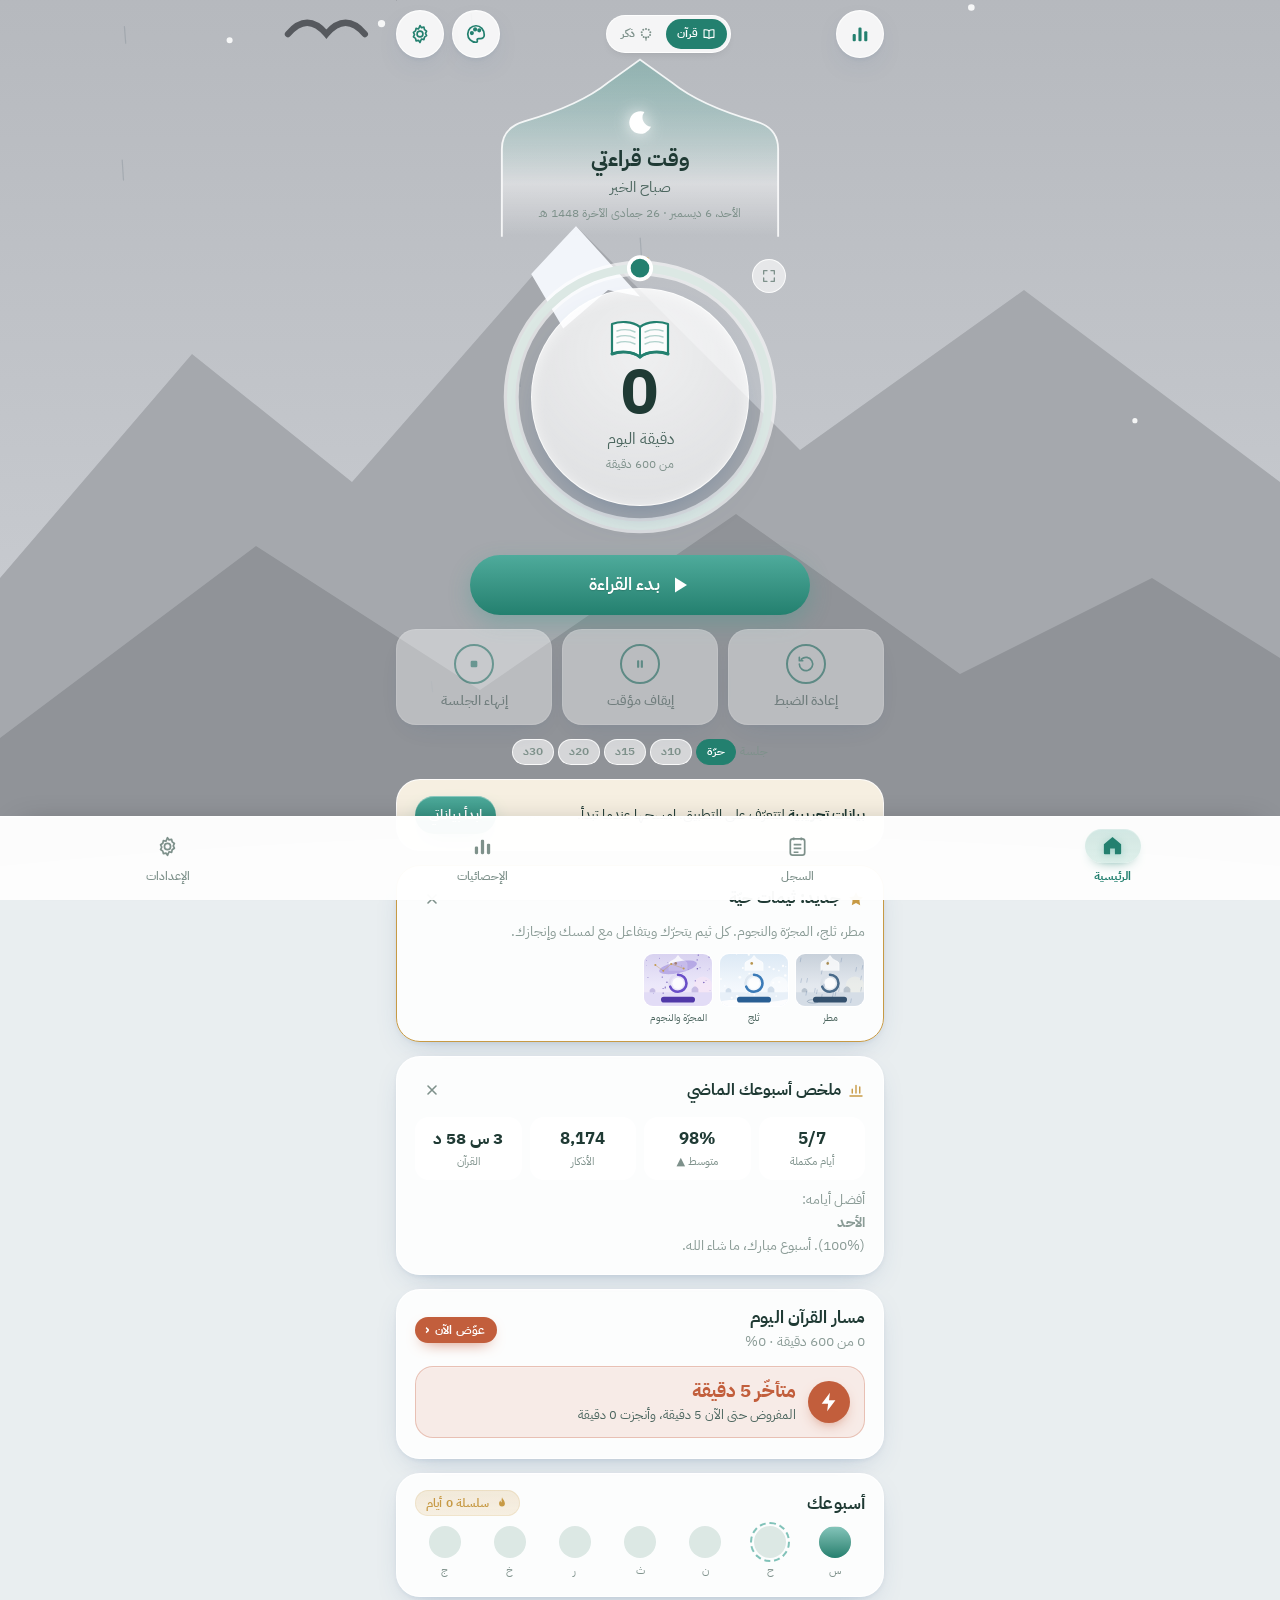
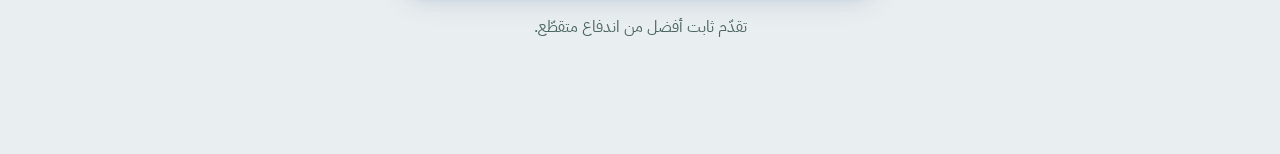
==== commit b2ba90e8: "وِرد على الرابط: ثيم «ألوان الإنجاز» يتلوّن مع الذكر والقراءة، والمطر والثلج والعاصفة تزيد مع الإنجا" ====
--- a/apps/wird/index.html
+++ b/apps/wird/index.html
@@ -1521,6 +1521,123 @@
 #scene,#amb,#lylSky{contain:strict;transform:translateZ(0)}
 .view.enter>*{animation-duration:.4s}
 </style>
+<style id="talwin1126">/* «ألوان الإنجاز» (owner 2026-11-26) — the picture is drawn by talwin1126.js inside #scene */
+:root[data-skin="talwin"] #scene>svg:not(#twSvg){display:none}
+:root[data-skin="talwin"] #scene{background:#E9EEF0}
+:root[data-skin="talwin"] body{background:#E9EEF0}
+:root[data-skin="talwin"] #scene::after{display:none}
+:root[data-skin="talwin"] #progLight,:root[data-skin="talwin"] #doneTint{display:none}
+#twSvg{position:absolute;inset:0;width:100%;height:100%}
+#twSvg path,#twSvg rect,#twSvg circle,#twSvg stop{transition:fill 1.2s ease,stroke 1.2s ease,stop-color 1.2s ease,opacity 1.2s ease}
+#twWx{position:absolute;inset:0;width:100%;height:100%;pointer-events:none}
+#twSvg .tw-ring{transform-box:fill-box;transform-origin:center;animation:twRing 1.2s ease-out forwards}
+@keyframes twRing{from{transform:scale(.4);opacity:1}to{transform:scale(3.2);opacity:0}}
+#twSvg .tw-beads circle.tw-on,#twSvg .tw-flowers path.tw-on{transform-box:fill-box;transform-origin:center;animation:twPop .7s cubic-bezier(.3,1.6,.5,1)}
+@keyframes twPop{from{transform:scale(.3)}to{transform:scale(1)}}
+:root[data-motion="off"] #twSvg *{transition:none!important;animation:none!important}
+@media (prefers-reduced-motion:reduce){#twSvg *{transition:none!important;animation:none!important}}
+</style>
+<style id="full1126">/* blocks added from the owner's ten dashboard mockups (2026-11-26); see full1126.js */
+#v-reports>.fx{font-family:"Tajawal",system-ui,sans-serif;color:var(--d-hd)}
+#v-reports>.fx h3{font-family:inherit}
+.ds-card h3 small{font-weight:500;font-size:.8em;color:var(--d-mu)}
+.fx-hd{margin:10px 0 12px}
+.fx-hd h3{margin:0;font-size:1.55rem;font-weight:700;color:var(--d-hd);line-height:1.3}
+.fx-val{font:700 9.5px "Tajawal",sans-serif;fill:var(--d-a-d)}
+.fx-lg{display:flex;justify-content:center;gap:18px;margin:6px auto 0;padding:5px 14px;width:max-content;max-width:100%;border:1px solid var(--d-bd);border-radius:999px;font-size:.8rem;color:var(--d-ink2)}
+.fx-lg span{display:flex;align-items:center;gap:6px}.fx-lg i{width:12px;height:12px;border-radius:4px}
+.fx-cap{margin:8px 4px 0;text-align:center;font-size:.76rem;line-height:1.7;color:var(--d-mu)}
+/* gauges */
+.fx-ggs{display:grid;grid-template-columns:repeat(auto-fit,minmax(130px,1fr));gap:6px}
+.fx-gg{min-width:0;text-align:center}
+.fx-gg h4,.fx-me h4{margin:0 0 2px;font-size:.92rem;font-weight:700;color:var(--d-ink);display:flex;align-items:center;justify-content:center;gap:6px}
+.fx-gg h4 .ds-hi{width:18px;height:18px}
+.fx-gg svg{display:block;width:100%;max-width:210px;margin:0 auto;height:auto}
+.fx-gv{font:700 25px "Tajawal",sans-serif}.fx-gs{font:500 10.5px "Tajawal",sans-serif;fill:var(--d-mu)}
+/* streak chain */
+.fx-st{background:linear-gradient(180deg,var(--d-card),var(--d-g-s));border-color:var(--d-g-l)}
+.fx-stt{display:flex;align-items:center;justify-content:center;gap:8px;flex-wrap:wrap}
+.fx-stt h3{margin:0!important;font-size:1.05rem}
+.fx-stt b{font-size:1.9rem;font-weight:700;color:var(--d-hd);line-height:1}.fx-stt small{font-size:.95rem;color:var(--d-ink);font-weight:700}
+.fx-cup{width:34px;height:34px;color:var(--d-g);flex:none}.fx-cup svg{width:100%;height:100%}
+.fx-ch{display:flex;align-items:center;justify-content:space-between;direction:rtl;margin:12px 0 0;padding:8px 10px;border-radius:999px;background:var(--d-a-s);position:relative}
+.fx-ch::before{content:"";position:absolute;inset-inline:22px;top:50%;height:2px;background:var(--d-a-m)}
+.fx-ch i{position:relative;width:22px;height:22px;border-radius:50%;display:grid;place-items:center;background:var(--d-base);border:2px solid var(--d-a-l);color:var(--d-on);flex:none}
+.fx-ch i svg{width:13px;height:13px}
+.fx-ch i.ok{background:var(--d-a);border-color:var(--d-base);box-shadow:0 0 0 1px var(--d-a)}
+.fx-ch i.part{border-color:var(--d-b);background:linear-gradient(var(--d-b-l),var(--d-b-l)) padding-box}
+.fx-ch i.rest{border-color:var(--d-g-m);background:var(--d-g-s)}.fx-ch i.pre{opacity:.4}
+.fx-ch i.now{box-shadow:0 0 0 2px var(--d-g)}
+/* highlights */
+.fx-hl,.fx-rec{position:relative;margin-bottom:12px;padding:16px 14px 14px;border-radius:28px 60px 28px 60px;background:var(--d-a-s);overflow:hidden}
+.fx-hl h3,.fx-rec h3{position:relative;margin:0 0 10px;font-size:1.25rem;font-weight:700;color:var(--d-hd);display:flex;align-items:center;justify-content:center;gap:8px}
+.fx-cup.g{width:30px;height:30px}
+.fx-leaf{position:absolute;inset-inline-end:2px;bottom:4px;width:44px;height:66px;opacity:.9;pointer-events:none}
+.fx-hl ul,.fx-rec ul{position:relative;list-style:none;margin:0;padding:0;display:grid;gap:8px}
+.fx-hl li,.fx-rec li{display:flex;align-items:center;gap:10px;min-height:44px;padding:6px 12px;border-radius:999px;background:color-mix(in srgb,var(--d-base) 86%,transparent);font-size:.9rem;color:var(--d-ink);line-height:1.5}
+.fx-hl li span,.fx-rec li span{flex:1;min-width:0}
+.fx-hl li b{font-weight:700;color:var(--d-hd)}
+.fx-ck,.fx-li,.fx-ri,.fx-mi{flex:none;display:grid;place-items:center;width:26px;height:26px;font-style:normal}
+.fx-ck svg,.fx-li svg,.fx-ri svg,.fx-mi svg{width:100%;height:100%}
+.fx-ck{color:var(--d-on);background:var(--d-a);border-radius:50%}.fx-ck svg circle{display:none}.fx-ck svg{width:26px;height:26px;stroke-width:2.4}
+li.off .fx-ck{background:var(--d-n)}
+.fx-li{color:var(--d-g);width:24px;height:24px}
+/* top commitment + best day */
+.fx-two{display:grid;grid-template-columns:1fr 1fr;gap:10px;margin-bottom:12px}
+.fx-top{position:relative;overflow:hidden;min-height:150px;padding:14px 10px 12px;border-radius:22px;background:linear-gradient(180deg,var(--d-g-s),var(--d-g-s));border:1px solid var(--d-g-l);text-align:center;display:flex;flex-direction:column;align-items:center;gap:2px}
+.fx-top.t{background:linear-gradient(180deg,var(--d-a-s),var(--d-a-s));border-color:var(--d-a-l)}
+.fx-top>*{position:relative}
+.fx-msq{position:absolute!important;inset:auto 0 0 0;width:100%;height:58px}
+.fx-top .fx-leaf{position:absolute!important}
+.fx-ic{width:34px;height:34px;color:var(--d-a)}.fx-ic.g{color:var(--d-g)}.fx-ic i{display:block;width:100%;height:100%}.fx-ic svg{width:100%;height:100%}
+.fx-top small{font-size:.92rem;color:var(--d-ink2);font-weight:500}
+.fx-top b{font-size:1.55rem;font-weight:700;color:var(--d-hd);line-height:1.3}
+.fx-top em{font-style:normal;font-size:.76rem;color:var(--d-mu)}
+/* rings */
+.fx-rings{display:flex;align-items:center;gap:8px;direction:ltr}
+.fx-big{flex:0 0 54%;max-width:200px}.fx-rg{display:block;width:100%;height:auto}
+.fx-sm{flex:1;display:grid;gap:8px;justify-items:center;direction:rtl}
+.fx-sm>div{width:100%;max-width:92px;text-align:center}
+.fx-sm span{display:flex;align-items:center;justify-content:center;gap:4px;font-size:.84rem;color:var(--d-ink);margin-top:2px}
+.fx-sm .fx-li{width:18px;height:18px}
+.fx-rb{font:700 27px "Tajawal",sans-serif;fill:var(--d-hd)}.fx-rs{font:500 10.5px "Tajawal",sans-serif;fill:var(--d-ink2)}.fx-rm{font:700 16px "Tajawal",sans-serif;fill:var(--d-hd)}
+/* morning / evening */
+.fx-me+.fx-me{margin-top:12px;padding-top:10px;border-top:1px solid var(--d-grid)}
+.fx-me h4{justify-content:flex-start;margin:0 4px 4px}
+.fx-mr{display:grid;grid-template-columns:26px 3.4em 1fr 5.6em;align-items:center;gap:8px;height:34px;font-size:.84rem;color:var(--d-ink2)}
+.fx-mi.g{color:var(--d-g)}.fx-mi.r{color:var(--d-b)}
+.fx-mr>i:not(.fx-mi){display:block;height:16px;font-style:normal}
+.fx-mr em{display:block;height:100%;min-width:4px;border-radius:999px}
+.fx-mr b{font-weight:700;color:var(--d-ink);white-space:nowrap;overflow:hidden;text-overflow:ellipsis}
+/* pentagon */
+.fx-rd svg{flex:0 0 58%;max-width:220px}
+.fx-rl{font:500 10px "Tajawal",sans-serif;fill:var(--d-ink2)}
+/* recommendations */
+.fx-rec{background:none;border-radius:0;overflow:visible;padding:20px 22px 22px}
+.fx-rbg{position:absolute;inset:0;width:100%;height:100%}
+.ds-hi.gd{color:var(--d-g)}
+.fx-ri{width:34px;height:34px;border-radius:50%;padding:6px;background:var(--d-a-s);color:var(--d-a-d)}
+.fx-ri.c1{background:var(--d-g-s);color:var(--d-g-d)}.fx-ri.c2{background:var(--d-b-s);color:var(--d-b-d)}
+/* one-shot motion, only while the screen is entering */
+.fx-col{transform-box:fill-box;transform-origin:50% 100%}
+.vt-in .fx-col{animation:fx-up .6s cubic-bezier(.2,.8,.2,1) both}
+.vt-in .fx-arc{animation:fx-arc .9s cubic-bezier(.2,.8,.2,1) both}
+.vt-in .fx-draw{stroke-dasharray:1;animation:fx-draw 1s ease-out both}
+.vt-in .fx-fill,.vt-in .fx-tip{animation:p-fade .6s .5s ease both}
+.fx-pop{transform-box:fill-box;transform-origin:50% 50%}
+.vt-in .fx-pop{animation:fx-pop .7s cubic-bezier(.2,.8,.2,1) both}
+.vt-in>.fx{animation:p-up .5s var(--ease-out) both}
+.vt-in .fx-ch i{animation:fx-pop .4s cubic-bezier(.2,.8,.2,1) both}
+.vt-in .fx-ch i:nth-child(n+4){animation-delay:.12s}.vt-in .fx-ch i:nth-child(n+7){animation-delay:.24s}
+.vt-in .fx-mr em,.vt-in .ds-row em{transform-origin:right center;animation:rp-grow .7s cubic-bezier(.2,.8,.2,1) both}
+.vt-in .ds-row em{transform-origin:left center}
+@keyframes fx-up{from{transform:scaleY(0)}to{transform:scaleY(1)}}
+@keyframes fx-arc{from{stroke-dasharray:0 999}}
+@keyframes fx-draw{from{stroke-dashoffset:1}to{stroke-dashoffset:0}}
+@keyframes fx-pop{from{transform:scale(.4);opacity:0}to{transform:scale(1);opacity:1}}
+@media (prefers-reduced-motion:reduce){.vt-in .fx *,.vt-in>.fx{animation:none!important}}
+:root[data-motion="off"] .vt-in .fx *,:root[data-motion="off"] .vt-in>.fx{animation:none!important}
+</style>
 <style id="polish1126">/* «حسن ١٠٠ تحسين بصري طفيف بالتطبيق ليزيد الجمالية والانميشين» (owner 2026-11-26).
    One hundred small touches, all of them light: movement is transform/opacity only (no layout, no blur on scrolling cards),
    one-off (no new endless animation), and everything stops with «تقليل الحركة» (data-motion="off") or the system setting.
@@ -1649,105 +1766,104 @@
 @media (prefers-reduced-motion:reduce){*,*::before,*::after{animation-duration:.001s!important;animation-delay:0s!important;transition-duration:.001s!important}}
 :root[data-motion="off"] .vt-in *,:root[data-motion="off"] .vt-in>*{animation:none!important}
 </style>
-<style id="rep1126">/* reports in the dashboard look (owner 2026-11-26), whatever the app's theme: the screen runs as «نسيم» while open */
-:root[data-skin="nasim"] #v-reports{--c-dhikr:#E39AA2;--c-pages:#5BA89C;--accent:#4FA79A;--accent2:#3B8C80;--gold:#C9A06A;--track:#EEF1F0;--ink:#2B3A38;--ink2:#4E5A58;--muted:#7B8583}
-:root[data-skin="nasim"] #v-reports>section.card{background:#fff;border:1px solid #EFEAE6;border-radius:20px;box-shadow:0 2px 12px rgba(47,95,91,.06)}
-:root[data-skin="nasim"] #v-reports h3.h{color:#2B2F2E;font-weight:700}
-.rp-hi{display:inline-grid;place-items:center;width:22px;height:22px;margin-inline-end:7px;vertical-align:-4px;color:#B5606B;font-style:normal}
+<style id="rep1126">/* reports in the dashboard look (owner 2026-11-26) in every theme. Later the same day: «اجعل الثيمات تتفاعل مع التقارير»:
+   every colour of the reports is one of the --d-* roles below, mixed from the active theme's own colours. */
+#v-reports{--d-base:var(--pillar,#fff);--d-on:var(--pillar,#fff);--d-card:var(--glass2,#fff);--d-a:var(--c-pages,var(--accent));--d-b:var(--c-dhikr,var(--accent2));--d-g:var(--gold);--d-ink:var(--ink);--d-ink2:var(--ink2);--d-mu:var(--muted);--d-hd:color-mix(in srgb,var(--d-a) 40%,var(--ink));--d-a-d:color-mix(in srgb,var(--d-a) 72%,var(--ink));--d-a-m:color-mix(in srgb,var(--d-a) 55%,var(--d-base));--d-a-l:color-mix(in srgb,var(--d-a) 26%,var(--d-base));--d-a-s:color-mix(in srgb,var(--d-a) 12%,var(--d-base));--d-b-d:color-mix(in srgb,var(--d-b) 72%,var(--ink));--d-b-m:color-mix(in srgb,var(--d-b) 55%,var(--d-base));--d-b-l:color-mix(in srgb,var(--d-b) 26%,var(--d-base));--d-b-s:color-mix(in srgb,var(--d-b) 12%,var(--d-base));--d-g-d:color-mix(in srgb,var(--d-g) 72%,var(--ink));--d-g-m:color-mix(in srgb,var(--d-g) 55%,var(--d-base));--d-g-l:color-mix(in srgb,var(--d-g) 26%,var(--d-base));--d-g-s:color-mix(in srgb,var(--d-g) 12%,var(--d-base));--d-n:color-mix(in srgb,var(--muted) 55%,var(--d-base));--d-tr:var(--track);--d-grid:color-mix(in srgb,var(--ink) 9%,transparent);--d-axis:color-mix(in srgb,var(--ink) 32%,transparent);--d-bd:color-mix(in srgb,var(--ink) 9%,transparent);--f-body:"Tajawal",system-ui,sans-serif;--f-disp:"Tajawal",system-ui,sans-serif}
+#v-reports>section.card{background:var(--d-card);border:1px solid var(--d-bd);border-radius:20px;box-shadow:0 2px 12px rgba(47,95,91,.06)}
+#v-reports h3.h{color:var(--d-ink);font-weight:700}
+.rp-hi{display:inline-grid;place-items:center;width:22px;height:22px;margin-inline-end:7px;vertical-align:-4px;color:var(--d-b-d);font-style:normal}
 .rp-hi svg{width:100%;height:100%}
-:root[data-skin="nasim"] #v-reports .rp-hd{flex-direction:column;align-items:center;gap:2px;text-align:center}
-:root[data-skin="nasim"] #v-reports .rp-hd>*{margin-inline:auto}
-:root[data-skin="nasim"] #v-reports h3.rp-hc{text-align:center}
+#v-reports .rp-hd{flex-direction:column;align-items:center;gap:2px;text-align:center}
+#v-reports .rp-hd>*{margin-inline:auto}
+#v-reports h3.rp-hc{text-align:center}
 /* bars like the dashboard: label | axis | pastel bar with a rounded end | value. Fixed columns so every row lines up (the months card) */
 #v-reports .st-bar{grid-template-columns:5.6em 1fr 6.4em}
 .dp .st-bar{grid-template-columns:5.6em 1fr 6.4em}
 #v-reports .st-bar>span{overflow:hidden;text-overflow:ellipsis}
 #v-reports .st-bar>b{text-align:start;white-space:nowrap;overflow:hidden;text-overflow:ellipsis}
-:root[data-skin="nasim"] #v-reports .st-bar i{height:16px;border-radius:0;background:transparent;border-inline-start:1.5px solid #9AA5A3;overflow:visible}
-:root[data-skin="nasim"] #v-reports .st-bar em{border-radius:7px 0 0 7px;transform-origin:right center;animation:rp-grow .7s cubic-bezier(.2,.8,.2,1) both}
-:root[data-skin="nasim"] #v-reports .st-bar.was em{opacity:.45}
+#v-reports .st-bar i{height:16px;border-radius:0;background:transparent;border-inline-start:1.5px solid var(--d-axis);overflow:visible}
+#v-reports .st-bar em{border-radius:7px 0 0 7px;transform-origin:right center;animation:rp-grow .7s cubic-bezier(.2,.8,.2,1) both}
+#v-reports .st-bar.was em{opacity:.45}
 @keyframes rp-grow{from{transform:scaleX(0)}to{transform:scaleX(1)}}
 /* hero and tiles: pastel like the KPI tiles */
-:root[data-skin="nasim"] #v-reports .hero{background:linear-gradient(135deg,#E3F1EE,#EEF6F4)!important;color:#2F5F5B;box-shadow:0 2px 12px rgba(47,95,91,.08)}
-:root[data-skin="nasim"] #v-reports .hero *{color:#2F5F5B}
-:root[data-skin="nasim"] #v-reports .hero .sic{background:#D2E8E3}
-:root[data-skin="nasim"] #v-reports .hero circle{stroke:#4FA79A}
-:root[data-skin="nasim"] #v-reports .hero circle:first-of-type{stroke:#D2E8E3}
-:root[data-skin="nasim"] #v-reports .hli,:root[data-skin="nasim"] #v-reports .tile{border:1px solid rgba(0,0,0,.05);box-shadow:none}
-:root[data-skin="nasim"] #v-reports .hli:nth-child(4n+1),:root[data-skin="nasim"] #v-reports .tile:nth-child(4n+1){background:#FAF4EC}
-:root[data-skin="nasim"] #v-reports .hli:nth-child(4n+2),:root[data-skin="nasim"] #v-reports .tile:nth-child(4n+2){background:#EEF6F4}
-:root[data-skin="nasim"] #v-reports .hli:nth-child(4n+3),:root[data-skin="nasim"] #v-reports .tile:nth-child(4n+3){background:#FCF0F0}
-:root[data-skin="nasim"] #v-reports .hli:nth-child(4n),:root[data-skin="nasim"] #v-reports .tile:nth-child(4n){background:#EEF6F4}
-:root[data-skin="nasim"] #v-reports .seg{background:#fff;border-color:#EFEAE6;box-shadow:0 2px 10px rgba(47,95,91,.06)}
-:root[data-skin="nasim"] #v-reports .ptitle h1{color:#2F5F5B}
+#v-reports .hero{background:linear-gradient(135deg,var(--d-a-s),var(--d-a-s))!important;color:var(--d-hd);box-shadow:0 2px 12px rgba(47,95,91,.08)}
+#v-reports .hero *{color:var(--d-hd)}
+#v-reports .hero .sic{background:var(--d-a-l)}
+#v-reports .hero circle{stroke:var(--d-a)}
+#v-reports .hero circle:first-of-type{stroke:var(--d-a-l)}
+#v-reports .hli,#v-reports .tile{border:1px solid rgba(0,0,0,.05);box-shadow:none}
+#v-reports .hli:nth-child(4n+1),#v-reports .tile:nth-child(4n+1){background:var(--d-g-s)}
+#v-reports .hli:nth-child(4n+2),#v-reports .tile:nth-child(4n+2){background:var(--d-a-s)}
+#v-reports .hli:nth-child(4n+3),#v-reports .tile:nth-child(4n+3){background:var(--d-b-s)}
+#v-reports .hli:nth-child(4n),#v-reports .tile:nth-child(4n){background:var(--d-a-s)}
+#v-reports .seg{background:var(--d-card);border-color:var(--d-bd);box-shadow:0 2px 10px rgba(47,95,91,.06)}
+#v-reports .ptitle h1{color:var(--d-hd)}
 @media (prefers-reduced-motion:reduce){#v-reports .st-bar em{animation:none!important}}
 :root[data-motion="off"] #v-reports .st-bar em{animation:none!important}
-:root[data-skin="nasim"] #v-reports{--good:#4FA79A;--late:#D9808B;--warn:#D9B47E}
-:root[data-skin="nasim"] #v-reports .hero .d,:root[data-skin="nasim"] #v-reports .hero .chip{background:#D2E8E3;color:#2F5F5B}
+#v-reports .hero .d,#v-reports .hero .chip{background:var(--d-a-l);color:var(--d-hd)}
 </style>
-<style id="dash1126">/* «نظرة إحصائية عامة» (owner's pastel mockup, 2026-11-26): only in the «نسيم» theme */
-.dsh{display:none}
+<style id="dash1126">/* «نظرة إحصائية عامة» (owner's pastel mockup, 2026-11-26): in every theme, coloured by it (--d-* roles, rep1126.css) */
 :root[data-skin="nasim"]{--f-body:"Tajawal",system-ui,sans-serif;--f-disp:"Tajawal",system-ui,sans-serif}
-:root[data-skin="nasim"] .dsh{display:block;color:#2F5F5B;font-family:"Tajawal",system-ui,sans-serif}
-:root[data-skin="nasim"] #v-reports:not([data-sec="sum"])>.dsh{display:none}
+.dsh{display:block;color:var(--d-hd);font-family:"Tajawal",system-ui,sans-serif}
+#v-reports:not([data-sec="sum"])>.dsh{display:none}
 .ds-hd{text-align:center;padding:6px 0 2px}
-.ds-top{display:block;width:40px;height:40px;margin:0 auto 2px;color:#B08D57}
+.ds-top{display:block;width:40px;height:40px;margin:0 auto 2px;color:var(--d-g)}
 .ds-top svg{width:100%;height:100%}
-.ds-hd h2{margin:0;font-size:1.7rem;font-weight:700;color:#2F5F5B;line-height:1.3}
-.ds-hd p{margin:2px 0 0;display:flex;align-items:center;justify-content:center;gap:10px;color:#6E7775;font-size:.92rem}
-.ds-hd p i{flex:0 1 44px;height:1px;background:#B08D57}
+.ds-hd h2{margin:0;font-size:1.7rem;font-weight:700;color:var(--d-hd);line-height:1.3}
+.ds-hd p{margin:2px 0 0;display:flex;align-items:center;justify-content:center;gap:10px;color:var(--d-mu);font-size:.92rem}
+.ds-hd p i{flex:0 1 44px;height:1px;background:var(--d-g)}
 .ds-kpis{display:grid;grid-template-columns:1fr 1fr;gap:10px;margin:14px 0 12px}
 .ds-k{display:flex;align-items:center;gap:10px;padding:12px;border-radius:18px;border:1px solid rgba(0,0,0,.05);min-width:0}
 .ds-k>div{min-width:0;flex:1;text-align:center}
 .ds-k b{display:block;font-size:1.35rem;font-weight:700;line-height:1.2;white-space:nowrap}
-.ds-k small{display:block;font-size:.8rem;color:#55605E;margin-top:2px}
+.ds-k small{display:block;font-size:.8rem;color:var(--d-ink2);margin-top:2px}
 .ds-ic{flex:none;width:42px;height:42px;border-radius:50%;display:grid;place-items:center}
 .ds-ic svg{width:24px;height:24px}
-.k-gold{background:#FAF4EC}.k-gold b,.k-gold .ds-ic{color:#9A7646}.k-gold .ds-ic{background:#F3E6D3}
-.k-teal{background:#EEF6F4}.k-teal b,.k-teal .ds-ic{color:#2F6F68}.k-teal .ds-ic{background:#D9ECE8}
-.k-pink{background:#FCF0F0}.k-pink b,.k-pink .ds-ic{color:#B5606B}.k-pink .ds-ic{background:#F8DCDD}
-.k-mint{background:#EEF6F4}.k-mint b,.k-mint .ds-ic{color:#2F6F68}.k-mint .ds-ic{background:#D9ECE8}
-.k-mint.neg b,.k-mint.neg .ds-ic{color:#B5606B}
-.ds-card{background:#fff;border:1px solid #EFEAE6;border-radius:20px;padding:14px 12px 12px;margin-bottom:12px;box-shadow:0 2px 10px rgba(47,95,91,.05)}
-.ds-card h3{margin:0 4px 8px;font-size:1.05rem;font-weight:700;color:#2B2F2E;display:flex;align-items:center;justify-content:center;gap:8px}
-.ds-hi{width:22px;height:22px;color:#B5606B;flex:none}.ds-hi svg{width:100%;height:100%}
+.k-gold{background:var(--d-g-s)}.k-gold b,.k-gold .ds-ic{color:var(--d-g-d)}.k-gold .ds-ic{background:var(--d-g-l)}
+.k-teal{background:var(--d-a-s)}.k-teal b,.k-teal .ds-ic{color:var(--d-a-d)}.k-teal .ds-ic{background:var(--d-a-l)}
+.k-pink{background:var(--d-b-s)}.k-pink b,.k-pink .ds-ic{color:var(--d-b-d)}.k-pink .ds-ic{background:var(--d-b-l)}
+.k-mint{background:var(--d-a-s)}.k-mint b,.k-mint .ds-ic{color:var(--d-a-d)}.k-mint .ds-ic{background:var(--d-a-l)}
+.k-mint.neg b,.k-mint.neg .ds-ic{color:var(--d-b-d)}
+.ds-card{background:var(--d-card);border:1px solid var(--d-bd);border-radius:20px;padding:14px 12px 12px;margin-bottom:12px;box-shadow:0 2px 10px rgba(47,95,91,.05)}
+.ds-card h3{margin:0 4px 8px;font-size:1.05rem;font-weight:700;color:var(--d-ink);display:flex;align-items:center;justify-content:center;gap:8px}
+.ds-hi{width:22px;height:22px;color:var(--d-b-d);flex:none}.ds-hi svg{width:100%;height:100%}
 .ds-svg{display:block;width:100%;height:auto;direction:ltr}
-.ds-grid{stroke:#E9EDEC;stroke-width:1;fill:none}.ds-grid.v{stroke:#F1F4F3}
-.ds-axis{stroke:#B9C2C0;stroke-width:1;fill:none}
-.ds-ax{font:500 9.5px "Tajawal",sans-serif;fill:#555E5C}.ds-ax.x{font-size:9px}
-.ds-line{fill:none;stroke:#4FA596;stroke-width:2.4;stroke-linecap:round;stroke-linejoin:round}
-.ds-dot{fill:#fff;stroke:#4FA596;stroke-width:1.8}.ds-dot.last{fill:#4FA596;stroke:#fff;stroke-width:2}
-.ds-tip{font:700 10.5px "Tajawal",sans-serif;fill:#fff}
+.ds-grid{stroke:var(--d-grid);stroke-width:1;fill:none}.ds-grid.v{stroke:var(--d-grid)}
+.ds-axis{stroke:var(--d-axis);stroke-width:1;fill:none}
+.ds-ax{font:500 9.5px "Tajawal",sans-serif;fill:var(--d-ink2)}.ds-ax.x{font-size:9px}
+.ds-line{fill:none;stroke:var(--d-a);stroke-width:2.4;stroke-linecap:round;stroke-linejoin:round}
+.ds-dot{fill:var(--d-base);stroke:var(--d-a);stroke-width:1.8}.ds-dot.last{fill:var(--d-a);stroke:var(--d-base);stroke-width:2}
+.ds-tip{font:700 10.5px "Tajawal",sans-serif;fill:var(--d-on)}
 .ds-dn{display:flex;align-items:center;gap:10px;direction:ltr}
 .ds-dn svg{flex:0 0 52%;max-width:190px;height:auto}
-.ds-pc{font:700 9px "Tajawal",sans-serif;fill:#fff}
-.ds-ct{font:500 9.5px "Tajawal",sans-serif;fill:#3A4442}.ds-cv{font:700 15px "Tajawal",sans-serif;fill:#2F5F5B}
+.ds-pc{font:700 9px "Tajawal",sans-serif;fill:var(--d-on)}
+.ds-ct{font:500 9.5px "Tajawal",sans-serif;fill:var(--d-ink2)}.ds-cv{font:700 15px "Tajawal",sans-serif;fill:var(--d-hd)}
 .ds-leg{list-style:none;margin:0;padding:0;flex:1;min-width:0;direction:rtl}
-.ds-leg li{display:flex;align-items:center;gap:7px;padding:7px 2px;border-bottom:1px solid #F0EDEA;font-size:.86rem;color:#2B2F2E}
+.ds-leg li{display:flex;align-items:center;gap:7px;padding:7px 2px;border-bottom:1px solid var(--d-grid);font-size:.86rem;color:var(--d-ink)}
 .ds-leg li:last-child{border-bottom:0}
 .ds-leg i{width:12px;height:12px;border-radius:50%;flex:none}
-.ds-leg b{font-weight:700;min-width:2.6em}.ds-leg span{flex:1;white-space:nowrap}.ds-leg em{font-style:normal;color:#8A9391;font-size:.78rem}
+.ds-leg b{font-weight:700;min-width:2.6em}.ds-leg span{flex:1;white-space:nowrap}.ds-leg em{font-style:normal;color:var(--d-mu);font-size:.78rem}
 .ds-bars{direction:ltr;padding:2px 6px 0 2px}
 .ds-rows{border-left:0}
 .ds-row{display:flex;align-items:center;gap:8px;height:30px}
-.ds-row>span,.ds-tick>span{flex:0 0 78px;text-align:right;direction:rtl;font-size:.82rem;color:#3A4442;white-space:nowrap}
-.ds-row>i{flex:1;display:flex;align-items:center;gap:7px;height:100%;border-left:1px solid #9AA5A3;font-style:normal;min-width:0}
+.ds-row>span,.ds-tick>span{flex:0 0 78px;text-align:right;direction:rtl;font-size:.82rem;color:var(--d-ink2);white-space:nowrap}
+.ds-row>i{flex:1;display:flex;align-items:center;gap:7px;height:100%;border-left:1px solid var(--d-axis);font-style:normal;min-width:0}
 .ds-row em{display:block;height:20px;border-radius:0 7px 7px 0;min-width:3px}
-.ds-row b{font-size:.8rem;font-weight:500;color:#2B2F2E}
+.ds-row b{font-size:.8rem;font-weight:500;color:var(--d-ink)}
 .ds-tick{display:flex;gap:8px}
-.ds-tick>i{flex:1;position:relative;height:20px;border-top:1px solid #9AA5A3;margin-right:34px}
+.ds-tick>i{flex:1;position:relative;height:20px;border-top:1px solid var(--d-axis);margin-right:34px}
 .ds-rows .ds-row>i{padding-right:34px}
-.ds-tick u{font-style:normal;position:absolute;top:4px;transform:translateX(-50%);text-decoration:none;font-size:.72rem;color:#555E5C}
-.ds-tick u::before{content:"";position:absolute;left:50%;top:-4px;height:4px;border-left:1px solid #9AA5A3}
+.ds-tick u{font-style:normal;position:absolute;top:4px;transform:translateX(-50%);text-decoration:none;font-size:.72rem;color:var(--d-ink2)}
+.ds-tick u::before{content:"";position:absolute;left:50%;top:-4px;height:4px;border-left:1px solid var(--d-axis)}
 .ds-grow{position:relative;display:flex;align-items:center;justify-content:space-between;gap:8px;direction:ltr;padding:20px 18px;margin-bottom:12px;min-height:150px}
 .ds-gbg{position:absolute;inset:0;width:100%;height:100%}
 .ds-gart{position:relative;flex:0 0 38%;max-width:140px;height:auto}
 .ds-gt{position:relative;flex:1;text-align:center;direction:rtl}
-.ds-gt small{display:block;font-size:1.05rem;color:#2F5F5B;font-weight:500}
-.ds-gt b{display:flex;align-items:center;justify-content:center;gap:4px;font-size:2.7rem;font-weight:700;color:#2F6F68;line-height:1.15;direction:ltr}
-.ds-gt b span{width:30px;height:30px;color:#5BA89C}.ds-gt b span svg{width:100%;height:100%}
-.ds-gt em{display:block;font-style:normal;font-size:.78rem;color:#6E7775}
-.ds-grow.neg .ds-gt b{color:#B5606B}.ds-grow.neg .ds-gt b span{color:#B5606B}
+.ds-gt small{display:block;font-size:1.05rem;color:var(--d-hd);font-weight:500}
+.ds-gt b{display:flex;align-items:center;justify-content:center;gap:4px;font-size:2.7rem;font-weight:700;color:var(--d-a-d);line-height:1.15;direction:ltr}
+.ds-gt b span{width:30px;height:30px;color:var(--d-a)}.ds-gt b span svg{width:100%;height:100%}
+.ds-gt em{display:block;font-style:normal;font-size:.78rem;color:var(--d-mu)}
+.ds-grow.neg .ds-gt b{color:var(--d-b-d)}.ds-grow.neg .ds-gt b span{color:var(--d-b-d)}
 </style>
 <style id="stats1122">/* statistics in three short sections + the comparison card (owner 2026-11-22: «طور الاحصائيات») */
 .st-sec{display:flex;gap:8px;margin:12px 0 2px}
@@ -1922,7 +2038,7 @@
 <link rel="apple-touch-icon" href="icon-180.png">
 <link rel="icon" href="icon-192.png" type="image/png">
 <style>html,body{overscroll-behavior:none;-webkit-tap-highlight-color:transparent;-webkit-text-size-adjust:100%}</style>
-<style>#v-settings::after{content:"نسخة الرابط 26/11 16:05";display:block;text-align:center;font-size:.78rem;opacity:.6;padding:14px 0 4px}</style>
+<style>#v-settings::after{content:"نسخة الرابط 27/11 00:20";display:block;text-align:center;font-size:.78rem;opacity:.6;padding:14px 0 4px}</style>
 </head>
 <body>
 <div id="splash" aria-hidden="true"><svg viewBox="0 0 120 120"><circle class="sp-r" cx="60" cy="60" r="52"/><path class="sp-m" d="M72 30a32 32 0 1 0 18 52a26 26 0 1 1-18-52z"/></svg><b>وِرد</b><small>قرآن وذكر كل يوم</small></div>
@@ -2215,7 +2331,7 @@
   return s;}
 function renderThemes(){var s=S(),dark=root.getAttribute('data-theme')==='dark',cur=(s.skin==='flow'||SKINS[s.skin])?s.skin:'sky';
   var h='<div class="ptitle"><div><h1>المظاهر والثيمات</h1><p>اختر الألوان والخلفية والخط كما تحب</p></div><button class="round-btn" data-act="tab" data-v="settings" aria-label="رجوع">'+I.prev+'</button></div>';
-  h+='<section class="card th-all"><div class="between"><h3 class="h">الثيمات</h3><span class="chip gold">'+esc(cur==='flow'?'متغيّر مع اليوم':SKINS[cur].n)+'</span></div><div class="skins">';h+=[['kusuf','هالة ضوء وشفق وبلّورات طافية'],['jannahd','نهار مشمس يتفاعل مع لمستك: ماء وزهور وطيور وفراشات'],['jannah','حديقة وشلال وقمر على الماء ومطر'],['layl','بنفسجي بنجوم ومجرّة'],['laylm','فيروزي بمطر وبحيرة وقمر']].filter(function(o){return SKINS[o[0]];}).map(function(o){return '<button class="skin" data-act="skin" data-v="'+o[0]+'" aria-pressed="'+(cur===o[0])+'">'+skinPrev(o[0],true)+'<span><b>'+SKINS[o[0]].n+'</b><small>'+o[1]+'</small></span><i class="ok">'+I.check+'</i></button>';}).join('');h+=Object.keys(SKINS).filter(function(id){return !LYS[id];}).sort(function(a,b){return (SKINS[b].fx?1:0)-(SKINS[a].fx?1:0);}).map(function(id){var k=SKINS[id];return '<button class="skin" data-act="skin" data-v="'+id+'" aria-pressed="'+(cur===id)+'">'+skinPrev(id,dark)+'<span><b>'+k.n+'</b><small>'+k.d+'</small></span><i class="ok">'+I.check+'</i></button>';}).join('');h+='<button class="skin flow" data-act="skin" data-v="flow" aria-pressed="'+(cur==='flow')+'"><span class="fl4">'+['sky','ocean','lilac','ink','royal'].map(function(id){return '<i style="background:linear-gradient(180deg,'+SKINS[id][dark?'D':'L'][0]+','+SKINS[id][dark?'D':'L'][11]+')"></i>';}).join('')+'</span><span><b>متغيّر مع اليوم</b><small>يتبدّل الثيم مع أوقات الصلوات</small></span><i class="ok">'+I.check+'</i></button>';h+='</div></section>';h+='<section class="card"><h3 class="h">الوقت</h3><div class="seg" style="margin-top:10px">'+[['auto','حسب الوقت',I.auto],['day','نهاري',I.sun],['night','ليلي',I.moon]].map(function(o){return '<button data-act="set" data-path="theme" data-val="'+o[0]+'" aria-pressed="'+(s.theme===o[0])+'">'+o[1]+'</button>';}).join('')+'</div><p class="note" style="margin:8px 0 0">«حسب الوقت»: نهاري من الفجر إلى المغرب، وليلي بعده.</p></section>';h+='<section class="card"><h3 class="h">التأثيرات الحيّة</h3><p class="note" style="margin:6px 0 0">للثيمات المتحرّكة: مطر، ثلج، المجرّة والنجوم.</p><div class="fld" style="margin-top:12px">شدّة التأثير'+seg('ambI',S().ambI||1,[[.6,'خفيف'],[1,'متوسط'],[1.6,'كثيف']])+'</div>'+sw('amb',S().amb!==false,'تشغيل التأثيرات الحيّة','أوقفها لتوفير البطارية')+sw('ambTouch',S().ambTouch!==false,'التفاعل مع اللمس')+'</section>';   h+='<section class="card"><h3 class="h">الخلفية</h3><div class="seg" style="margin-top:10px">'+[['full','المشهد كاملاً'],['soft','سماء فقط'],['none','سادة']].map(function(o){return '<button data-act="set" data-path="scene" data-val="'+o[0]+'" aria-pressed="'+((s.scene||'full')===o[0])+'">'+o[1]+'</button>';}).join('')+'</div>';
+  h+='<section class="card th-all"><div class="between"><h3 class="h">الثيمات</h3><span class="chip gold">'+esc(cur==='flow'?'متغيّر مع اليوم':SKINS[cur].n)+'</span></div><div class="skins">';h+=[['talwin','يبدأ رماديًّا ويتلوّن مع كل ٢٠ ذكرًا وكل دقيقة قراءة، والمطر والثلج والعاصفة تزيد مع إنجازك'],['kusuf','هالة ضوء وشفق وبلّورات طافية'],['jannahd','نهار مشمس يتفاعل مع لمستك: ماء وزهور وطيور وفراشات'],['jannah','حديقة وشلال وقمر على الماء ومطر'],['layl','بنفسجي بنجوم ومجرّة'],['laylm','فيروزي بمطر وبحيرة وقمر']].filter(function(o){return SKINS[o[0]];}).map(function(o){return '<button class="skin" data-act="skin" data-v="'+o[0]+'" aria-pressed="'+(cur===o[0])+'">'+skinPrev(o[0],true)+'<span><b>'+SKINS[o[0]].n+'</b><small>'+o[1]+'</small></span><i class="ok">'+I.check+'</i></button>';}).join('');h+=Object.keys(SKINS).filter(function(id){return !LYS[id]&&id!=='talwin';}).sort(function(a,b){return (SKINS[b].fx?1:0)-(SKINS[a].fx?1:0);}).map(function(id){var k=SKINS[id];return '<button class="skin" data-act="skin" data-v="'+id+'" aria-pressed="'+(cur===id)+'">'+skinPrev(id,dark)+'<span><b>'+k.n+'</b><small>'+k.d+'</small></span><i class="ok">'+I.check+'</i></button>';}).join('');h+='<button class="skin flow" data-act="skin" data-v="flow" aria-pressed="'+(cur==='flow')+'"><span class="fl4">'+['sky','ocean','lilac','ink','royal'].map(function(id){return '<i style="background:linear-gradient(180deg,'+SKINS[id][dark?'D':'L'][0]+','+SKINS[id][dark?'D':'L'][11]+')"></i>';}).join('')+'</span><span><b>متغيّر مع اليوم</b><small>يتبدّل الثيم مع أوقات الصلوات</small></span><i class="ok">'+I.check+'</i></button>';h+='</div></section>';h+='<section class="card"><h3 class="h">الوقت</h3><div class="seg" style="margin-top:10px">'+[['auto','حسب الوقت',I.auto],['day','نهاري',I.sun],['night','ليلي',I.moon]].map(function(o){return '<button data-act="set" data-path="theme" data-val="'+o[0]+'" aria-pressed="'+(s.theme===o[0])+'">'+o[1]+'</button>';}).join('')+'</div><p class="note" style="margin:8px 0 0">«حسب الوقت»: نهاري من الفجر إلى المغرب، وليلي بعده.</p></section>';h+='<section class="card"><h3 class="h">التأثيرات الحيّة</h3><p class="note" style="margin:6px 0 0">للثيمات المتحرّكة: مطر، ثلج، المجرّة والنجوم.</p><div class="fld" style="margin-top:12px">شدّة التأثير'+seg('ambI',S().ambI||1,[[.6,'خفيف'],[1,'متوسط'],[1.6,'كثيف']])+'</div>'+sw('amb',S().amb!==false,'تشغيل التأثيرات الحيّة','أوقفها لتوفير البطارية')+sw('ambTouch',S().ambTouch!==false,'التفاعل مع اللمس')+'</section>';   h+='<section class="card"><h3 class="h">الخلفية</h3><div class="seg" style="margin-top:10px">'+[['full','المشهد كاملاً'],['soft','سماء فقط'],['none','سادة']].map(function(o){return '<button data-act="set" data-path="scene" data-val="'+o[0]+'" aria-pressed="'+((s.scene||'full')===o[0])+'">'+o[1]+'</button>';}).join('')+'</div>';
   h+='<p class="lbl" style="margin-top:14px">البطاقات</p><div class="seg">'+[['glass','زجاجية'],['solid','صلبة']].map(function(o){return '<button data-act="set" data-path="cards" data-val="'+o[0]+'" aria-pressed="'+((s.cards||'glass')===o[0])+'">'+o[1]+'</button>';}).join('')+'</div>';
   h+='<p class="lbl" style="margin-top:14px">الزوايا</p><div class="seg">'+[['soft','ناعمة'],['round','دائرية'],['sharp','حادّة']].map(function(o){return '<button data-act="set" data-path="corners" data-val="'+o[0]+'" aria-pressed="'+((s.corners||'soft')===o[0])+'">'+o[1]+'</button>';}).join('')+'</div></section>';
   h+='<section class="card"><h3 class="h">الخط</h3><div class="fonts">'+[['plex','IBM Plex','وِردي اليومي ١٢٣'],['tajawal','تجوّل','وِردي اليومي ١٢٣'],['amiri','أميري','وِردي اليومي ١٢٣']].map(function(o){return '<button class="fontc f-'+o[0]+'" data-act="set" data-path="ffam" data-val="'+o[0]+'" aria-pressed="'+((s.ffam||'plex')===o[0])+'"><b>'+o[2]+'</b><small>'+o[1]+'</small></button>';}).join('')+'</div>';
@@ -3601,10 +3717,12 @@
    Sends today's numbers to the native widget (com.issa.wird.WirdWidget) through window.WirdNative.widget(json)
    after every save, when the app opens and when it goes to the background. Does nothing on the link (no WirdNative). */
 var WG={t:0,last:''};
-function wgData(){var k=todayKey(),o={day:k,st:streak(),done:metAll(k)};
+function wgData(){var k=todayKey(),o={day:k,st:streak(),done:metAll(k),ar:S().digits==='arab'};
   o.sty=(metAll(k)||isRest(k))?o.st:0;
   [['pages','q'],['dhikr','z']].forEach(function(a){var c=a[0];if(CATS.indexOf(c)<0||!CF(c).on)return;var v=tot(k,c),g=goal(k,c);
     o[a[1]]={n:CF(c).label||(c==='pages'?'القرآن':'الأذكار'),v:v,g:g,vt:uq(c,v),gt:uq(c,g),v0:uq(c,0)};});
+  /* the reading timer: the widget adds its minutes itself, minute by minute, while it runs (owner 2026-11-26) */
+  try{var t=T();if(o.q&&t&&(t.run||t.acc>0))o.q.live={run:!!t.run,acc:t.acc||0,start:t.start||0};}catch(e){}
   return JSON.stringify(o);}
 function wgSend(now){var N=window.WirdNative;if(!N||!N.widget)return;clearTimeout(WG.t);
   var go=function(){try{var j=wgData();if(j!==WG.last){WG.last=j;N.widget(j);}}catch(e){}};
@@ -4044,7 +4162,7 @@
    (dash1126.css hides it in every other theme): four KPI tiles, an area curve of completion over the period with a label on
    the last point, a donut of how the days went, bars of sittings by time of day, and the growth card.
    Charts read left to right with the axis on the left, as in the mockup. */
-var DS_C={teal:'#5BA89C',pink:'#E9A7AD',beige:'#E2C9A6',grey:'#B9BDC4',gold:'#B08D57',ink:'#2F5F5B',rose:'#B5606B'};
+var DS_C={teal:'var(--d-a)',pink:'var(--d-b)',beige:'var(--d-g-m)',grey:'var(--d-n)',gold:'var(--d-g)',ink:'var(--d-hd)',rose:'var(--d-b-d)'};
 var DS_I={
   chart:'<svg viewBox="0 0 48 48" fill="none" stroke="currentColor" stroke-width="2.4" stroke-linecap="round" stroke-linejoin="round"><rect x="8" y="30" width="7" height="10"/><rect x="20" y="24" width="7" height="16"/><rect x="32" y="18" width="7" height="22"/><path d="M8 20 L20 12 L27 16 L40 6"/><path d="M33 6h7v7"/></svg>',
   book:'<svg viewBox="0 0 24 24" fill="none" stroke="currentColor" stroke-width="1.7" stroke-linecap="round" stroke-linejoin="round"><path d="M12 6.5C10 5 7 4.5 4 5v13c3-.5 6 0 8 1.5 2-1.5 5-2 8-1.5V5c-3-.5-6 0-8 1.5z"/><path d="M12 6.5v13"/></svg>',
@@ -4092,7 +4210,7 @@
   h+='<circle cx="'+L[0].toFixed(1)+'" cy="'+L[1].toFixed(1)+'" r="4.2" class="ds-dot last"/>';
   return h+'</svg>';}
 function dsDonut(D){var S4=[['مكتملة',D.dn.done,DS_C.teal],['جزئية',D.dn.part,DS_C.pink],['لم تبدأ',D.dn.none,DS_C.beige],['راحة',D.dn.rest,DS_C.grey]],T=S4.reduce(function(a,s){return a+s[1];},0),R=52,C=2*Math.PI*R,off=0;
-  var h='<div class="ds-dn"><svg viewBox="0 0 140 140" role="img" aria-label="توزيع الأيام"><circle cx="70" cy="70" r="'+R+'" fill="none" stroke="#EEF1F0" stroke-width="30"/>';
+  var h='<div class="ds-dn"><svg viewBox="0 0 140 140" role="img" aria-label="توزيع الأيام"><circle cx="70" cy="70" r="'+R+'" fill="none" stroke="var(--d-tr)" stroke-width="30"/>';
   var lab='';
   S4.forEach(function(s){if(!T||!s[1])return;var f=s[1]/T,len=f*C;
     h+='<circle cx="70" cy="70" r="'+R+'" fill="none" stroke="'+s[2]+'" stroke-width="30" stroke-dasharray="'+Math.max(0,len-1.2).toFixed(2)+' '+(C-Math.max(0,len-1.2)).toFixed(2)+'" stroke-dashoffset="'+(-off).toFixed(2)+'" transform="rotate(-90 70 70)"/>';
@@ -4102,7 +4220,7 @@
   h+='<ul class="ds-leg">'+S4.map(function(s){return '<li><i style="background:'+s[2]+'"></i><b class="num">'+pct(T?Math.round(s[1]/T*100):0)+'</b><span>'+s[0]+'</span><em class="num">'+fmt(s[1])+'</em></li>';}).join('')+'</ul></div>';
   return h;}
 function dsBars(B){if(!B.length)return '<p class="note" style="margin:10px 0 0">لا جلسات في هذه الفترة بعد.</p>';
-  var mx=B[0].v,stp=[1,2,5,10,20,25,50,100,200,250,500,1000,2000,5000,10000].filter(function(s){return mx/s<=4;})[0]||Math.ceil(mx/4),top=Math.max(stp,Math.ceil(mx/stp)*stp),cols=[DS_C.teal,DS_C.pink,DS_C.beige,DS_C.grey,'#A9D3CB','#F3CDD0'];
+  var mx=B[0].v,stp=[1,2,5,10,20,25,50,100,200,250,500,1000,2000,5000,10000].filter(function(s){return mx/s<=4;})[0]||Math.ceil(mx/4),top=Math.max(stp,Math.ceil(mx/stp)*stp),cols=[DS_C.teal,DS_C.pink,DS_C.beige,DS_C.grey,'var(--d-a-m)','var(--d-b-m)'];
   var h='<div class="ds-bars"><div class="ds-rows">'+B.map(function(b,i){return '<div class="ds-row"><span>'+b.l+'</span><i><em style="width:'+(b.v/top*100).toFixed(1)+'%;background:'+cols[i%cols.length]+'"></em><b class="num">'+fmt(b.v)+'</b></i></div>';}).join('')+'</div>';
   h+='<div class="ds-tick"><span></span><i>';for(var v=0;v<=top+1e-9;v+=stp)h+='<u class="num" style="left:'+(v/top*100).toFixed(2)+'%">'+fmt(v)+'</u>';
   return h+'</i></div></div>';}
@@ -4119,10 +4237,10 @@
   h+='<div class="ds-card"><h3><span class="ds-hi pk">'+DS_I.trend+'</span>تطوّر الإنجاز خلال '+per+'</h3>'+dsCurve(D.P)+'</div>';
   h+='<div class="ds-card"><h3><span class="ds-hi pk">'+DS_I.pie+'</span>توزيع الأيام حسب الإنجاز</h3>'+dsDonut(D)+'</div>';
   h+='<div class="ds-card"><h3><span class="ds-hi pk">'+DS_I.bars+'</span>عدد الجلسات حسب الوقت</h3>'+dsBars(D.B)+'</div>';
-  h+='<div class="ds-grow'+(neg?' neg':'')+'"><svg class="ds-gbg" viewBox="0 0 340 170" preserveAspectRatio="none" aria-hidden="true"><path d="M70 22 C130 -6 250 -4 310 26 C352 48 346 122 300 148 C240 180 110 176 60 150 C14 126 16 48 70 22Z" fill="#E3F1EE"/><path d="M4 150 C60 110 96 60 180 34 C250 12 310 20 338 44" fill="none" stroke="#B08D57" stroke-width="1" opacity=".7"/></svg>'
-    +'<svg class="ds-gart" viewBox="0 0 120 110" aria-hidden="true"><path d="M14 100 C10 78 14 60 24 44" stroke="#C9D6D2" stroke-width="1.6" fill="none"/><path d="M14 84 C4 80 2 70 6 62 C14 66 18 76 14 84Z M17 66 C10 58 12 48 18 42 C24 50 24 60 17 66Z M22 80 C30 74 38 76 42 82 C34 88 26 88 22 80Z" fill="#DCE6E3"/>'
-    +'<rect x="40" y="76" width="20" height="26" rx="5" fill="#B9BDC4"/><rect x="64" y="62" width="20" height="40" rx="5" fill="#F0BFC3"/><rect x="88" y="42" width="20" height="60" rx="5" fill="#8CC7BC"/>'
-    +(neg?'<path d="M40 30 C60 44 84 56 106 62" stroke="#B5606B" stroke-width="2.4" fill="none" stroke-linecap="round"/><path d="M96 66 L108 63 L103 52Z" fill="#B5606B"/>':'<path d="M40 62 C60 56 84 40 100 18" stroke="#B08D57" stroke-width="2.4" fill="none" stroke-linecap="round"/><path d="M92 16 L104 10 L103 24Z" fill="#B08D57"/>')+'</svg>'
+  h+='<div class="ds-grow'+(neg?' neg':'')+'"><svg class="ds-gbg" viewBox="0 0 340 170" preserveAspectRatio="none" aria-hidden="true"><path d="M70 22 C130 -6 250 -4 310 26 C352 48 346 122 300 148 C240 180 110 176 60 150 C14 126 16 48 70 22Z" fill="var(--d-a-s)"/><path d="M4 150 C60 110 96 60 180 34 C250 12 310 20 338 44" fill="none" stroke="var(--d-g)" stroke-width="1" opacity=".7"/></svg>'
+    +'<svg class="ds-gart" viewBox="0 0 120 110" aria-hidden="true"><path d="M14 100 C10 78 14 60 24 44" stroke="var(--d-a-l)" stroke-width="1.6" fill="none"/><path d="M14 84 C4 80 2 70 6 62 C14 66 18 76 14 84Z M17 66 C10 58 12 48 18 42 C24 50 24 60 17 66Z M22 80 C30 74 38 76 42 82 C34 88 26 88 22 80Z" fill="var(--d-a-l)"/>'
+    +'<rect x="40" y="76" width="20" height="26" rx="5" fill="var(--d-n)"/><rect x="64" y="62" width="20" height="40" rx="5" fill="var(--d-b-m)"/><rect x="88" y="42" width="20" height="60" rx="5" fill="var(--d-a-m)"/>'
+    +(neg?'<path d="M40 30 C60 44 84 56 106 62" stroke="var(--d-b-d)" stroke-width="2.4" fill="none" stroke-linecap="round"/><path d="M96 66 L108 63 L103 52Z" fill="var(--d-b-d)"/>':'<path d="M40 62 C60 56 84 40 100 18" stroke="var(--d-g)" stroke-width="2.4" fill="none" stroke-linecap="round"/><path d="M92 16 L104 10 L103 24Z" fill="var(--d-g)"/>')+'</svg>'
     +'<div class="ds-gt"><small>إجمالي النمو</small><b class="num"><bdi dir="ltr">'+gs+'</bdi><span>'+(neg?DS_I.down:DS_I.trend)+'</span></b><em>'+(D.hasPrev?'مقارنة بـ'+was:'لا توجد فترة سابقة للمقارنة بعد')+'</em></div></div>';
   return h+'</section>';}
 function dsAdd(){var v=$('#v-reports');if(!v||!v.firstElementChild||V.tab!=='reports')return;var o=v.querySelector(':scope>.dsh');if(o)o.remove();
@@ -4136,10 +4254,8 @@
    while the reports tab is open skinNow() answers 'nasim' (the app's own theme is untouched and comes back on leaving).
    Every card gets the dashboard's centred title with a small rose icon; bars, tiles and the hero use its pastel colours
    (rep1126.css). The «نظرة إحصائية عامة» dashboard (dash1126.js) therefore shows in every theme. */
-var REP={on:null};
-(function(){var sn=skinNow;skinNow=function(){try{if(V.tab==='reports'&&SKINS.nasim)return 'nasim';}catch(e){}return sn.apply(this,arguments);};
-  var rf=refresh;refresh=function(){var r=V.tab==='reports';if(r!==REP.on){REP.on=r;try{var nv=$('#nav');if(nv)nv._h=null;applyTheme();}catch(e){}}return rf.apply(this,arguments);};
-  try{REP.on=V.tab==='reports';applyTheme();}catch(e){}})();
+/* later the same day («اجعل الثيمات تتفاعل مع التقارير»): the screen no longer switches to «نسيم»; it keeps the look and takes the
+   colours of whatever theme is on (rep1126.css). */
 var REP_I={trend:'<path d="M3 17l6-6 4 3 7-8"/><path d="M15 6h5v5"/>',pie:'<path d="M11 4a8.5 8.5 0 1 0 9 9h-9V4z"/><path d="M14 3v7h7a7 7 0 0 0-7-7z"/>',
   bars:'<rect x="4" y="13" width="4" height="7"/><rect x="10" y="9" width="4" height="11"/><rect x="16" y="5" width="4" height="15"/>',
   cal:'<rect x="4" y="5" width="16" height="15" rx="3"/><path d="M8 3v4M16 3v4M4 10h16"/>',fire:'<path d="M12 3c1 3 5 5 5 10a5 5 0 0 1-10 0c0-2 1-3 2-4 0 2 1 3 2 3 0-3-1-5 1-9z"/>',
@@ -4151,7 +4267,7 @@
   ['ساعة','clock'],['أيام الأسبوع','bars'],['نتيجة','pie'],['أين','clock'],['أرقامك','star'],['تقويم','cal'],['توقّع','trend'],['الشهور','bars'],['سلاسل','fire'],
   ['جلسات','bars'],['الصلوات','clock'],['التوازن','scale']];
 function repIcons(){var v=$('#v-reports');if(!v)return;
-  [].forEach.call(v.querySelectorAll(':scope>section.card'),function(sec){var h=sec.querySelector('h3.h');if(!h||h.querySelector('.rp-hi'))return;
+  [].forEach.call(v.querySelectorAll(':scope>section.card'),function(sec){var h=sec.querySelector('h3.h');if(!h||h.querySelector('.rp-hi')||h.querySelector('svg'))return;
     var t=h.textContent.trim(),k='bars';for(var i=0;i<REP_MAP.length;i++)if(t.indexOf(REP_MAP[i][0])>=0){k=REP_MAP[i][1];break;}
     h.insertAdjacentHTML('afterbegin','<i class="rp-hi" aria-hidden="true"><svg viewBox="0 0 24 24" fill="none" stroke="currentColor" stroke-width="1.8" stroke-linecap="round" stroke-linejoin="round">'+REP_I[k]+'</svg></i>');
     var row=h.parentElement;if(row&&row.classList.contains('between')&&row.parentElement===sec)row.classList.add('rp-hd');else if(row===sec)h.classList.add('rp-hc');});}
@@ -4166,6 +4282,367 @@
 (function(){var rf=refresh;refresh=function(){var r=rf.apply(this,arguments);try{if(PL.tab!==V.tab){PL.tab=V.tab;plIn();}}catch(e){}return r;};
   document.addEventListener('click',function(ev){var b=ev.target.closest&&ev.target.closest('[data-rsec]');if(b)setTimeout(function(){try{plIn();}catch(e){}},0);},true);
   var last={};setInterval(function(){try{[].forEach.call(document.querySelectorAll('.dial b,.ly-dial b,#dial b'),function(el,i){var t=el.textContent;if(last[i]!=null&&last[i]!==t){el.classList.remove('p-bump');void el.offsetWidth;el.classList.add('p-bump');}last[i]=t;});}catch(e){}},700);})();
+
+
+/* ---------- «واجعل التقارير جميلة وشاملة، استفد من هذه الصور» (owner 2026-11-26, ten pastel dashboard mockups) ----------
+   New blocks in the dashboard look, filled with the wird's own numbers, spread over the three sections:
+   الملخص: today's two gauges, the streak chain, «أبرز النتائج», «أعلى التزام» + «أفضل يوم».
+   التقدّم: a header, Quran columns, dhikr area curve, the relative stacked bars, the ring per wird.
+   التحليل: a header, morning against evening, the habit pentagon, «توصيات ذكية».
+   Each block is <section class="ds-card fx" data-fx="sum|prog|ana">; stSecApply is wrapped so it keeps that section. */
+var FX_I={book:'<path d="M12 6.5C10 5 7 4.5 4 5v13c3-.5 6 0 8 1.5 2-1.5 5-2 8-1.5V5c-3-.5-6 0-8 1.5z"/><path d="M12 6.5v13"/>',
+  beads:'<circle cx="12" cy="4.5" r="1.6"/><circle cx="17" cy="6.5" r="1.6"/><circle cx="19" cy="11.5" r="1.6"/><circle cx="16.5" cy="16" r="1.6"/><circle cx="7.5" cy="16" r="1.6"/><circle cx="5" cy="11.5" r="1.6"/><circle cx="7" cy="6.5" r="1.6"/><path d="M12 17v4M10.5 21h3"/>',
+  target:'<circle cx="11" cy="13" r="8"/><circle cx="11" cy="13" r="4"/><path d="M11 13l8-8M16 4.5l3 .5.5 3"/>',cup:'<path d="M8 4h8v5a4 4 0 0 1-8 0V4z"/><path d="M8 6H5a3 3 0 0 0 3 4M16 6h3a3 3 0 0 1-3 4M12 13v4M8.5 20h7M9.5 17h5"/>',
+  check:'<circle cx="12" cy="12" r="8.5"/><path d="M8.5 12.2l2.4 2.4 4.6-5"/>',star:'<path d="M12 4l2.4 5 5.4.6-4 3.7 1.1 5.3L12 16l-4.9 2.6 1.1-5.3-4-3.7 5.4-.6z"/>',
+  sun:'<circle cx="12" cy="12" r="4"/><path d="M12 3v2M12 19v2M3 12h2M19 12h2M5.6 5.6l1.4 1.4M17 17l1.4 1.4M5.6 18.4L7 17M17 7l1.4-1.4"/>',moon:'<path d="M19 14.5A7.5 7.5 0 0 1 9.5 5a7.5 7.5 0 1 0 9.5 9.5z"/>',
+  trend:'<path d="M3 17l6-6 4 3 7-8"/><path d="M15 6h5v5"/>',bars:'<rect x="4" y="13" width="4" height="7"/><rect x="10" y="9" width="4" height="11"/><rect x="16" y="5" width="4" height="15"/>',
+  clock:'<circle cx="12" cy="12" r="8"/><path d="M12 8v4l3 2"/>',fire:'<path d="M12 3c1 3 5 5 5 10a5 5 0 0 1-10 0c0-2 1-3 2-4 0 2 1 3 2 3 0-3-1-5 1-9z"/>',
+  layers:'<path d="M12 3 3 7.5 12 12l9-4.5L12 3z"/><path d="M3 12l9 4.5 9-4.5"/><path d="M3 16.5 12 21l9-4.5"/>',bulb:'<path d="M9 18h6M10 21h4M12 3a6 6 0 0 0-3.5 10.9c.6.5 1 1.2 1 2.1h5c0-.9.4-1.6 1-2.1A6 6 0 0 0 12 3z"/>',
+  cal:'<rect x="4" y="5" width="16" height="15" rx="3"/><path d="M8 3v4M16 3v4M4 10h16"/>'};
+function fxI(k,cls){return '<i class="'+(cls||'ds-hi')+'" aria-hidden="true"><svg viewBox="0 0 24 24" fill="none" stroke="currentColor" stroke-width="1.7" stroke-linecap="round" stroke-linejoin="round">'+FX_I[k]+'</svg></i>';}
+function fxCatI(c){return c==='pages'?'book':'beads';}
+function fxCol(c){return c==='pages'?DS_C.teal:DS_C.pink;}
+function fxPer(){return {7:'الأسبوع',30:'الشهر',90:'ثلاثة أشهر',365:'السنة'}[V.range]||'الفترة';}
+function fxLive(){return dsKeys(rangeKeys(V.range));}
+function fxNice(mx){mx=Math.max(mx,1);var s=[1,2,5,10,15,20,25,30,50,60,100,150,200,250,300,500,1000,1500,2000,2500,5000,10000,20000,25000,50000,100000,250000,500000,1000000].filter(function(x){return mx/x<=4;})[0]||Math.ceil(mx/4);return {s:s,top:Math.max(s,Math.ceil(mx/s)*s)};}
+/* buckets over the chosen period: days for a week, weeks for a month and three months, months for a year */
+function fxBuckets(){var N=V.range,live=fxLive(),P=[],cs=onCats();
+  function nb(l){var o={l:l,n:0,pc:0};cs.forEach(function(c){o[c]=0;o['p_'+c]=0;});return o;}
+  function add(o,k){cs.forEach(function(c){var t=tot(k,c);o[c]+=t;if(!isRest(k))o['p_'+c]+=Math.min(1,t/goal(k,c));});if(!isRest(k)){o.n++;o.pc+=Math.min(1,pctDay(k));}}
+  if(N>=365){var M={};live.forEach(function(k){var m=k.slice(0,7);if(!M[m]){M[m]=nb(YM[+k.slice(5,7)-1]);P.push(M[m]);}add(M[m],k);});P=P.slice(-12);}
+  else{var step=N<=7?1:7;for(var i=live.length;i>0;i-=step){var g=live.slice(Math.max(0,i-step),i),e=dateOf(g[g.length-1]),o=nb(N<=7?WD[e.getDay()]:fmt(e.getDate())+'/'+fmt(e.getMonth()+1));g.forEach(function(k){add(o,k);});P.unshift(o);}}
+  return P;}
+function fxAxes(top,stp,o){var h='';for(var v=0;v<=top+1e-9;v+=stp){var y=o.y1-(o.y1-o.y0)*v/top;h+='<path d="M'+o.x0+' '+y.toFixed(1)+'H'+o.x1+'" class="ds-grid"/><text x="'+(o.x0-6)+'" y="'+(y+3.5).toFixed(1)+'" text-anchor="end" class="ds-ax">'+fmt(v)+'</text>';}return h;}
+function fxTip(x,y,lab,o,col){var bw=lab.length*6.8+14,bx=Math.min(o.x1+8-bw,Math.max(o.x0-4,x-bw/2)),by=Math.max(0,y-29);
+  return '<g class="fx-tip"><path d="M'+(x-4.5)+' '+(by+18.5)+'h9l-4.5 5z" fill="'+col+'"/><rect x="'+bx.toFixed(1)+'" y="'+by.toFixed(1)+'" width="'+bw.toFixed(1)+'" height="19" rx="5" fill="'+col+'"/><text x="'+(bx+bw/2).toFixed(1)+'" y="'+(by+13.5)+'" text-anchor="middle" class="ds-tip">'+lab+'</text></g>';}
+function fxEmpty(){return '<p class="note" style="margin:10px 0 0;text-align:center">لا بيانات في هذه الفترة بعد.</p>';}
+/* columns with the value on each one and the tallest in the dark colour */
+function fxCols(P,key,unit){var n=P.length;if(!n)return fxEmpty();var o={x0:34,x1:312,y0:30,y1:158},mx=0,bi=0;P.forEach(function(p,i){if(p[key]>mx){mx=p[key];bi=i;}});
+  var nt=fxNice(mx),slot=(o.x1-o.x0)/n,bw=Math.min(34,slot*.68),h='<svg class="ds-svg fx-cols" viewBox="0 0 320 184" role="img" aria-label="أعمدة"><defs><linearGradient id="fxCg" x1="0" y1="0" x2="0" y2="1"><stop offset="0" stop-color="var(--d-a-m)"/><stop offset="1" stop-color="var(--d-a-l)"/></linearGradient></defs>';
+  h+='<text x="'+(o.x0-6)+'" y="12" text-anchor="end" class="ds-ax">'+unit+'</text>'+fxAxes(nt.top,nt.s,o);
+  var every=n>8?2:1,tip='';
+  P.forEach(function(p,i){var v=p[key],bh=(o.y1-o.y0)*v/nt.top,x=o.x0+slot*i+(slot-bw)/2,y=o.y1-bh,cx=x+bw/2;
+    if(v>0)h+='<path class="fx-col" style="animation-delay:'+(i*40)+'ms" d="M'+x.toFixed(1)+' '+o.y1+'V'+(y+Math.min(5,bh)).toFixed(1)+'q0-'+Math.min(5,bh).toFixed(1)+' '+Math.min(5,bw/2)+'-'+Math.min(5,bh).toFixed(1)+'h'+(bw-2*Math.min(5,bw/2)).toFixed(1)+'q'+Math.min(5,bw/2)+' 0 '+Math.min(5,bw/2)+' '+Math.min(5,bh).toFixed(1)+'V'+o.y1+'Z" fill="'+(i===bi?'var(--d-a)':'url(#fxCg)')+'"/>';
+    if(i===bi&&v>0)tip=fxTip(cx,y,fmt(Math.round(v)),o,'var(--d-a)');else if(v>0&&n<=8)h+='<text x="'+cx.toFixed(1)+'" y="'+(y-5).toFixed(1)+'" text-anchor="middle" class="fx-val">'+fmt(Math.round(v))+'</text>';
+    if((n-1-i)%every===0)h+='<text x="'+cx.toFixed(1)+'" y="'+(o.y1+15)+'" text-anchor="middle" class="ds-ax x">'+esc(p.l)+'</text>';});
+  return h+'<path d="M'+o.x0+' '+o.y0+'V'+o.y1+'H'+o.x1+'" class="ds-axis"/>'+tip+'</svg>';}
+/* area curve with open dots and a label on the last point */
+function fxArea(P,key,unit){var n=P.length;if(!n)return fxEmpty();var o={x0:38,x1:308,y0:30,y1:158},mx=0;P.forEach(function(p){mx=Math.max(mx,p[key]);});
+  var nt=fxNice(mx),h='<svg class="ds-svg fx-area" viewBox="0 0 320 184" role="img" aria-label="منحنى"><defs><linearGradient id="fxAg" x1="0" y1="0" x2="0" y2="1"><stop offset="0" stop-color="var(--d-a)" stop-opacity=".4"/><stop offset="1" stop-color="var(--d-a)" stop-opacity=".03"/></linearGradient></defs>';
+  h+='<text x="'+(o.x0-6)+'" y="12" text-anchor="end" class="ds-ax">'+unit+'</text>'+fxAxes(nt.top,nt.s,o);
+  var X=function(i){return n===1?(o.x0+o.x1)/2:o.x0+12+(o.x1-o.x0-24)*i/(n-1);},Y=function(v){return o.y1-(o.y1-o.y0)*v/nt.top;},pts=P.map(function(p,i){return [X(i),Y(p[key])];});
+  var d='M'+pts.map(function(p){return p[0].toFixed(1)+' '+p[1].toFixed(1);}).join('L');
+  if(n>1)h+='<path d="'+d+'L'+pts[n-1][0].toFixed(1)+' '+o.y1+'L'+pts[0][0].toFixed(1)+' '+o.y1+'Z" fill="url(#fxAg)" class="fx-fill"/><path d="'+d+'" class="ds-line fx-draw" pathLength="1"/>';
+  h+='<path d="M'+o.x0+' '+o.y0+'V'+o.y1+'H'+o.x1+'" class="ds-axis"/>';var every=n>8?2:1;
+  pts.forEach(function(p,i){h+='<circle cx="'+p[0].toFixed(1)+'" cy="'+p[1].toFixed(1)+'" r="3.2" class="ds-dot"/>';if((n-1-i)%every===0)h+='<text x="'+p[0].toFixed(1)+'" y="'+(o.y1+15)+'" text-anchor="middle" class="ds-ax x">'+esc(P[i].l)+'</text>';});
+  return h+fxTip(pts[n-1][0],pts[n-1][1],fmt(Math.round(P[n-1][key])),o,'var(--d-a)')+'</svg>';}
+/* each bucket split between the Quran and the dhikr, by how much of its goal each one reached */
+function fxStack(P){var n=P.length;if(!n)return fxEmpty();var o={x0:34,x1:312,y0:14,y1:150},slot=(o.x1-o.x0)/n,bw=Math.min(34,slot*.7),h='<svg class="ds-svg fx-stack" viewBox="0 0 320 176" role="img" aria-label="مقارنة نسبية">';
+  [0,25,50,75,100].forEach(function(v){var y=o.y1-(o.y1-o.y0)*v/100;h+='<path d="M'+o.x0+' '+y+'H'+o.x1+'" class="ds-grid"/><text x="'+(o.x0-6)+'" y="'+(y+3.5)+'" text-anchor="end" class="ds-ax">'+pct(v)+'</text>';});
+  var every=n>8?2:1;
+  P.forEach(function(p,i){var a=p.p_pages||0,b=p.p_dhikr||0,t=a+b,x=o.x0+slot*i+(slot-bw)/2,cx=x+bw/2,H=o.y1-o.y0;
+    if(t>0){var fa=a/t,ha=H*fa,hb=H-ha;
+      h+='<g class="fx-col" style="animation-delay:'+(i*40)+'ms"><rect x="'+x.toFixed(1)+'" y="'+o.y0+'" width="'+bw.toFixed(1)+'" height="'+H+'" rx="5" fill="var(--d-b-m)"/><path d="M'+x.toFixed(1)+' '+o.y1+'v-'+Math.max(0,ha-4).toFixed(1)+(ha>4?'q0-4 4-4h'+(bw-8).toFixed(1)+'q4 0 4 4':'h'+bw.toFixed(1))+'V'+o.y1+'Z" fill="var(--d-a)"/></g>';
+      if(n<=8){if(ha>16)h+='<text x="'+cx.toFixed(1)+'" y="'+(o.y1-ha/2+3.5).toFixed(1)+'" text-anchor="middle" class="ds-pc">'+pct(Math.round(fa*100))+'</text>';if(hb>16)h+='<text x="'+cx.toFixed(1)+'" y="'+(o.y0+hb/2+3.5).toFixed(1)+'" text-anchor="middle" class="ds-pc">'+pct(100-Math.round(fa*100))+'</text>';}}
+    else h+='<rect x="'+x.toFixed(1)+'" y="'+o.y0+'" width="'+bw.toFixed(1)+'" height="'+H+'" rx="5" fill="var(--d-tr)"/>';
+    if((n-1-i)%every===0)h+='<text x="'+cx.toFixed(1)+'" y="'+(o.y1+15)+'" text-anchor="middle" class="ds-ax x">'+esc(p.l)+'</text>';});
+  return h+'<path d="M'+o.x0+' '+o.y0+'V'+o.y1+'H'+o.x1+'" class="ds-axis"/></svg><p class="fx-lg"><span><i style="background:var(--d-a)"></i>'+esc(CF('pages').label)+'</span><span><i style="background:var(--d-b-m)"></i>'+esc(CF('dhikr').label)+'</span></p>';}
+/* half-circle gauge */
+function fxGauge(c){var k=todayKey(),v=tot(k,c),g=goal(k,c),f=Math.max(0,Math.min(1,v/g)),col=fxCol(c),dk=c==='pages'?'var(--d-a-d)':'var(--d-b-d)',L=Math.PI*56,id='fxG'+c;
+  return '<div class="fx-gg"><h4>'+fxI(fxCatI(c),'ds-hi')+esc(CF(c).label)+'</h4><svg viewBox="0 0 160 104" role="img" aria-label="'+esc(CF(c).label)+' '+pct(Math.round(f*100))+'"><defs><linearGradient id="'+id+'" x1="0" y1="0" x2="1" y2="0"><stop offset="0" stop-color="'+col+'" stop-opacity=".55"/><stop offset="1" stop-color="'+dk+'" stop-opacity=".9"/></linearGradient></defs>'
+    +'<path d="M24 84A56 56 0 0 1 136 84" fill="none" stroke="var(--d-tr)" stroke-width="14" stroke-linecap="round"/>'
+    +(f>0?'<path class="fx-arc" d="M24 84A56 56 0 0 1 136 84" fill="none" stroke="url(#'+id+')" stroke-width="14" stroke-linecap="round" stroke-dasharray="'+(L*f).toFixed(1)+' '+(L+20).toFixed(1)+'" style="--fl:'+(L*f).toFixed(1)+'"/>':'')
+    +'<text x="80" y="70" text-anchor="middle" class="fx-gv" fill="'+dk+'">'+pct(Math.round(v/g*100))+'</text><text x="80" y="87" text-anchor="middle" class="fx-gs">'+(c==='pages'?fmt(Math.round(v))+' من '+fmt(g)+' د':fmt(Math.round(v))+' من '+fmt(g))+'</text>'
+    +'<text x="24" y="102" text-anchor="middle" class="ds-ax">'+pct(0)+'</text><text x="136" y="102" text-anchor="middle" class="ds-ax">'+pct(100)+'</text></svg></div>';}
+function fxRing(f,col,sz,sw,inner){var R=(sz-sw)/2,C=2*Math.PI*R,m=sz/2;f=Math.max(0,Math.min(1,f));
+  return '<svg viewBox="0 0 '+sz+' '+sz+'" class="fx-rg" aria-hidden="true"><circle cx="'+m+'" cy="'+m+'" r="'+R+'" fill="none" stroke="var(--d-tr)" stroke-width="'+sw+'"/>'+(f>0?'<circle class="fx-arc" cx="'+m+'" cy="'+m+'" r="'+R+'" fill="none" stroke="'+col+'" stroke-width="'+sw+'" stroke-linecap="round" stroke-dasharray="'+(C*f).toFixed(1)+' '+C.toFixed(1)+'" style="--fl:'+(C*f).toFixed(1)+'" transform="rotate(-90 '+m+' '+m+')"/>':'')+inner+'</svg>';}
+function fxSplit(){var live=fxLive(),dz=mm((S().times||{}).dhuhr||'12:00')||720,o={};onCats().forEach(function(c){o[c]=[0,0];});
+  live.forEach(function(k){var d=ST.days[k];if(d&&d.e)d.e.forEach(function(e){if(!(e.n>0)||!e.t||!o[e.c])return;var dt=new Date(e.t),m=dt.getHours()*60+dt.getMinutes();o[e.c][(m>=180&&m<dz)?0:1]+=e.n;});});return o;}
+function fxWeek(){var live=fxLive(),W=[0,1,2,3,4,5,6].map(function(){return {s:0,n:0};});live.forEach(function(k){if(isRest(k))return;var w=W[dateOf(k).getDay()];w.s+=Math.min(1,pctDay(k));w.n++;});
+  var best=-1,worst=-1;W.forEach(function(w,i){if(!w.n)return;w.v=w.s/w.n;if(best<0||w.v>W[best].v)best=i;if(worst<0||w.v<W[worst].v)worst=i;});return {W:W,best:best,worst:worst};}
+function fxHd(ic,t,sub,sec){return '<header class="ds-hd fx fx-hd" data-fx="'+sec+'"><span class="ds-top"><svg viewBox="0 0 48 48" fill="none" stroke="currentColor" stroke-width="2.2" stroke-linecap="round" stroke-linejoin="round">'+ic+'</svg></span><h3>'+t+'</h3><p><i></i><span>'+sub+'</span><i></i></p></header>';}
+function fxCard(sec,ic,t,body,cls){return '<section class="ds-card fx '+(cls||'')+'" data-fx="'+sec+'"><h3>'+fxI(ic,'ds-hi pk')+t+'</h3>'+body+'</section>';}
+var FX_LEAF='<svg class="fx-leaf" viewBox="0 0 60 90" aria-hidden="true"><path d="M30 88C28 60 30 36 38 10" stroke="var(--d-a-l)" stroke-width="1.6" fill="none"/><path d="M31 70c-12-2-18-10-18-20 10 1 18 8 18 20zM33 52c-10-6-12-16-9-24 8 5 12 14 9 24zM35 60c8-8 18-8 24-3-6 8-16 10-24 3zM36 36c2-10 9-15 16-16 1 9-5 16-16 16z" fill="var(--d-a-l)"/></svg>';
+function fxSum(){var D=dsData(),cs=D.cs,k=todayKey(),per=fxPer(),h='';
+  h+=fxCard('sum','target','إنجاز اليوم','<div class="fx-ggs">'+cs.map(fxGauge).join('')+'</div>');
+  /* streak chain: the last ten days */
+  var st=streak(),ks=rangeKeys(10),f=firstKey(),ch=ks.map(function(d){var c=d<f?'pre':isRest(d)?'rest':metAll(d)?'ok':pctDay(d)>0?'part':'no';return '<i class="'+c+(d===k?' now':'')+'" title="'+esc(WD[dateOf(d).getDay()])+'">'+(c==='ok'?'<svg viewBox="0 0 24 24" fill="none" stroke="currentColor" stroke-width="3" stroke-linecap="round" stroke-linejoin="round"><path d="M6 12.5l4 4 8-9"/></svg>':'')+'</i>';}).join('');
+  h+='<section class="ds-card fx fx-st" data-fx="sum"><div class="fx-stt"><span class="fx-cup"><svg viewBox="0 0 24 24" fill="none" stroke="currentColor" stroke-width="1.6" stroke-linecap="round" stroke-linejoin="round">'+FX_I.cup+'</svg></span><h3>سلسلة الاستمرار</h3><b class="num">'+fmt(st)+'</b><small>'+(st===1?'يوم':st===2?'يومان':st>=3&&st<=10?'أيام':'يومًا')+'</small></div><div class="fx-ch" aria-label="آخر عشرة أيام">'+ch+'</div><p class="fx-cap">آخر عشرة أيام، واليوم في آخرها</p></section>';
+  /* highlights */
+  var L=[];
+  cs.forEach(function(c){var v=tot(k,c),ok=v>=goal(k,c);L.push([ok||v>0,fxCatI(c),c==='pages'?(v>0?'قراءة <b class="num">'+fmtDur(v)+'</b> من القرآن اليوم':'لم تبدأ قراءة اليوم بعد'):(v>0?'إنجاز <b class="num">'+fmt(Math.round(v))+'</b> '+esc(CF(c).unit||'ذكر')+' اليوم':'لم تبدأ أذكار اليوم بعد')]);});
+  L.push([D.rate>=.5,'target','تحقيق <b class="num">'+pct(Math.round(D.rate*100))+'</b> من هدف '+per]);
+  L.push([D.met>0,'cal','<b class="num">'+fmt(D.met)+'</b> من <b class="num">'+fmt(D.n)+'</b> يومًا اكتمل فيها الوِرد']);
+  h+='<section class="fx fx-hl" data-fx="sum">'+FX_LEAF+'<h3><span class="fx-cup g"><svg viewBox="0 0 24 24" fill="none" stroke="currentColor" stroke-width="1.6" stroke-linecap="round" stroke-linejoin="round">'+FX_I.cup+'</svg></span>أبرز النتائج</h3><ul>'+L.map(function(r){return '<li class="'+(r[0]?'':'off')+'">'+fxI('check','fx-ck')+'<span>'+r[2]+'</span>'+fxI(r[1],'fx-li')+'</li>';}).join('')+'</ul></section>';
+  /* top commitment + best weekday */
+  var w=fxWeek(),top=D.B[0];
+  h+='<div class="fx fx-two" data-fx="sum"><div class="fx-top"><svg class="fx-msq" viewBox="0 0 160 70" preserveAspectRatio="xMidYMax meet" aria-hidden="true"><path d="M0 70V58c20-8 40-8 60-2 30-12 60-10 100 0v14z" fill="var(--d-g-l)" opacity=".7"/><path d="M52 70V52c0-10 8-16 14-22 6 6 14 12 14 22v18zM28 70V40l3-8 3 8v30zM86 70V56c0-5 4-8 7-11 3 3 7 6 7 11v14z" fill="var(--d-g-m)"/><path d="M66 26v-5M31 30v-4" stroke="var(--d-g)" stroke-width="1.4" stroke-linecap="round"/></svg><span class="fx-ic g">'+fxI('moon','')+'</span><small>أعلى التزام في</small><b>'+(top?esc(top.l):'—')+'</b></div>'
+    +'<div class="fx-top t">'+FX_LEAF+'<span class="fx-ic">'+fxI('star','')+'</span><small>أفضل يوم</small><b>'+(w.best>=0?WD[w.best]:'—')+'</b>'+(w.best>=0?'<em class="num">متوسط '+pct(Math.round(w.W[w.best].v*100))+'</em>':'')+'</div></div>';
+  return h;}
+function fxProg(){var P=fxBuckets(),cs=onCats(),per=fxPer(),live=fxLive(),h='';
+  h+=fxHd('<path d="M8 38V26M18 38V20M28 38V14M38 38V8"/><path d="M6 20l10-8 8 4 16-12"/><path d="M33 4h7v7"/>','مسيرة التقدّم','الاستمرار أهم من الكثرة','prog');
+  if(cs.indexOf('pages')>=0)h+=fxCard('prog','book','دقائق القرآن خلال '+per,fxCols(P,'pages','دقيقة'));
+  if(cs.indexOf('dhikr')>=0)h+=fxCard('prog','beads','عدد الأذكار خلال '+per,fxArea(P,'dhikr','العدد'));
+  if(cs.indexOf('pages')>=0&&cs.indexOf('dhikr')>=0)h+=fxCard('prog','bars','القرآن والذكر <small>(مقارنة نسبية)</small>',fxStack(P));
+  /* a ring per wird + the overall one */
+  var act=live.filter(function(k){return !isRest(k);}),all=act.length?act.reduce(function(s,k){return s+Math.min(1,pctDay(k));},0)/act.length:0;
+  var rg='<div class="fx-rings"><div class="fx-big">'+fxRing(all,'var(--d-a)',150,22,'<text x="75" y="74" text-anchor="middle" class="fx-rb">'+pct(Math.round(all*100))+'</text><text x="75" y="92" text-anchor="middle" class="fx-rs">إجمالي الإنجاز</text>')+'</div><div class="fx-sm">';
+  cs.forEach(function(c){var f=act.length?act.reduce(function(s,k){return s+Math.min(1,tot(k,c)/goal(k,c));},0)/act.length:0;
+    rg+='<div>'+fxRing(f,c==='pages'?'var(--d-g-m)':'var(--d-b)',76,10,'<text x="38" y="43" text-anchor="middle" class="fx-rm">'+pct(Math.round(f*100))+'</text>')+'<span>'+fxI(fxCatI(c),'fx-li')+esc(CF(c).label)+'</span></div>';});
+  h+=fxCard('prog','target','مؤشرات الإنجاز لكل وِرد',rg+'</div></div>');
+  return h;}
+function fxRadar(A){var cx=95,cy=96,R=62,n=A.length,h='<svg viewBox="0 0 190 190" role="img" aria-label="مؤشرات العادة">';
+  function pt(i,r){var a=-Math.PI/2+i*2*Math.PI/n;return [(cx+r*Math.cos(a)).toFixed(1),(cy+r*Math.sin(a)).toFixed(1)];}
+  [.25,.5,.75,1].forEach(function(f){h+='<polygon points="'+A.map(function(_,i){return pt(i,R*f).join(',');}).join(' ')+'" fill="none" stroke="'+(f===1?'var(--d-axis)':'var(--d-grid)')+'" stroke-width="1"/>';});
+  A.forEach(function(a,i){var p=pt(i,R),q=pt(i,R+15);h+='<path d="M'+cx+' '+cy+'L'+p[0]+' '+p[1]+'" stroke="var(--d-grid)"/><text x="'+q[0]+'" y="'+(+q[1]+3.5)+'" text-anchor="middle" class="fx-rl">'+a[0]+'</text>';});
+  var pp=A.map(function(a,i){return pt(i,R*Math.max(.06,a[1]));});
+  h+='<polygon class="fx-pop" points="'+pp.map(function(p){return p.join(',');}).join(' ')+'" fill="color-mix(in srgb,var(--d-a) 30%,transparent)" stroke="var(--d-a)" stroke-width="2" stroke-linejoin="round"/>';
+  pp.forEach(function(p){h+='<circle cx="'+p[0]+'" cy="'+p[1]+'" r="3.2" class="ds-dot"/>';});return h+'</svg>';}
+function fxAna(){var live=fxLive(),cs=onCats(),per=fxPer(),sp=fxSplit(),w=fxWeek(),D=dsData(),h='';
+  h+=fxHd('<path d="M24 6a13 13 0 0 0-8 23c1.5 1.3 2.5 3 2.5 5h11c0-2 1-3.7 2.5-5A13 13 0 0 0 24 6z"/><path d="M19 39h10M21 43h6"/><path d="M24 2v0M8 8l1 1M40 8l-1 1"/>','تحليلات ذكية للوِرد','رؤية أوضح لعلاقتك اليومية بالقرآن والذكر','ana');
+  /* morning against evening */
+  var b='';cs.forEach(function(c){var m=sp[c][0],e=sp[c][1],mx=Math.max(m,e,1),f=function(v){return c==='pages'?fmtDur(v):fmt(Math.round(v));};
+    b+='<div class="fx-me"><h4>'+esc(CF(c).label)+'</h4><div class="fx-mr">'+fxI('sun','fx-mi g')+'<span>الصباح</span><i><em style="width:'+(m/mx*100).toFixed(1)+'%;background:var(--d-a-m)"></em></i><b class="num">'+f(m)+'</b></div><div class="fx-mr">'+fxI('moon','fx-mi r')+'<span>المساء</span><i><em style="width:'+(e/mx*100).toFixed(1)+'%;background:var(--d-b-m)"></em></i><b class="num">'+f(e)+'</b></div></div>';});
+  h+=fxCard('ana','moon','الصباح مقابل المساء',b+'<p class="fx-cap">الصباح من آخر الليل حتى الظهر، والمساء ما بعده</p>');
+  /* habit pentagon */
+  var act=live.filter(function(k){return !isRest(k);}),n=act.length||1,any=act.filter(function(k){return pctDay(k)>0;}).length/n,avg=act.reduce(function(s,k){return s+Math.min(1,pctDay(k));},0)/n,full=act.filter(metAll).length/n;
+  var tm=0,te=0;cs.forEach(function(c){var g=CF(c).goal||1;tm+=sp[c][0]/g;te+=sp[c][1]/g;});var early=tm+te>0?tm/(tm+te):0;
+  var rs=cs.map(function(c){return act.reduce(function(s,k){return s+Math.min(1,tot(k,c)/goal(k,c));},0)/n;}),bal=rs.length>1?(Math.max.apply(0,rs)>0?Math.min.apply(0,rs)/Math.max.apply(0,rs):0):(rs[0]||0);
+  var A=[['الانتظام',any,DS_C.teal],['الإنجاز',avg,DS_C.pink],['الإتمام',full,DS_C.beige],['البكور',early,DS_C.grey],['التوازن',bal,'var(--d-a-m)']];
+  h+=fxCard('ana','target','مؤشرات العادة','<div class="ds-dn fx-rd">'+fxRadar(A)+'<ul class="ds-leg">'+A.map(function(a){return '<li><i style="background:'+a[2]+'"></i><b class="num">'+pct(Math.round(a[1]*100))+'</b><span>'+a[0]+'</span></li>';}).join('')+'</ul></div><p class="fx-cap">الانتظام: أيام فيها أي إنجاز · الإتمام: أيام اكتمل فيها الهدف · البكور: ما أُنجز قبل الظهر · التوازن: بين القرآن والذكر</p>');
+  /* recommendations */
+  var R=[],sh=tm+te>0?te/(tm+te):.5;
+  R.push(sh<.35?['clock','زِد قليلًا من وِردك مساءً']:sh>.65?['sun','ابدأ وِردك أبكر في الصباح']:['check','توزيعك بين الصباح والمساء متوازن']);
+  if(D.B[0])R.push(['book','حافظ على وِرد '+esc(D.B[0].l)+'، هو أقوى أوقاتك']);
+  if(D.rate>=.9)R.push(['trend','اقتربت من هدف '+per+' كاملًا']);else if(w.worst>=0&&w.worst!==w.best)R.push(['cal','انتبه ليوم '+WD[w.worst]+'، هو أضعف أيامك']);else R.push(['trend','بقي '+pct(Math.round((1-D.rate)*100))+' لبلوغ هدف '+per]);
+  h+='<section class="fx fx-rec" data-fx="ana"><svg class="fx-rbg" viewBox="0 0 340 200" preserveAspectRatio="none" aria-hidden="true"><path d="M60 14C140-8 270-4 318 30c34 26 26 122-14 150-56 30-200 26-250 2C8 158 6 40 60 14z" fill="var(--d-a-s)"/><path d="M2 170C60 130 110 60 200 30c60-18 110-8 138 16" fill="none" stroke="var(--d-g)" stroke-width="1" opacity=".6"/></svg><h3>'+fxI('star','ds-hi gd')+'توصيات ذكية</h3><ul>'+R.map(function(r,i){return '<li><span>'+r[1]+'</span>'+fxI(r[0],'fx-ri c'+i)+'</li>';}).join('')+'</ul></section>';
+  return h;}
+function fxAdd(){var v=$('#v-reports');if(!v||!v.firstElementChild||V.tab!=='reports')return;[].forEach.call(v.querySelectorAll(':scope>.fx'),function(x){x.remove();});
+  var a,b;
+  try{a=v.querySelector(':scope>.dsh');if(a)a.insertAdjacentHTML('afterend',fxSum());}catch(e){}
+  function before(t,html){var hs=v.querySelectorAll(':scope>section.card h3');for(var i=0;i<hs.length;i++)if(hs[i].textContent.trim().indexOf(t)>=0){hs[i].closest('section.card').insertAdjacentHTML('beforebegin',html);return true;}return false;}
+  try{b=fxProg();if(!before('منحنى الإنجاز',b))v.insertAdjacentHTML('beforeend',b);}catch(e){}
+  try{b=fxAna();if(!before('التحليل الذكي',b))v.insertAdjacentHTML('beforeend',b);}catch(e){}}
+/* SVG attributes cannot hold var(); move theme colours written as attributes into the style */
+function fxPaint(){[].forEach.call(document.querySelectorAll('#v-reports .dsh *,#v-reports .fx *'),function(el){['fill','stroke','stop-color'].forEach(function(a){var v=el.getAttribute(a);if(v&&(v.indexOf('var(')===0||v.indexOf('color-mix(')===0)){el.style.setProperty(a,v);el.removeAttribute(a);}});});}
+(function(){var sa=stSecApply;stSecApply=function(){var r=sa.apply(this,arguments);try{[].forEach.call(document.querySelectorAll('#v-reports>.fx'),function(x){x.setAttribute('data-sec',x.getAttribute('data-fx'));});}catch(e){}return r;};
+  var rr=renderReports;renderReports=function(){rr.apply(this,arguments);try{fxAdd();}catch(e){}try{fxPaint();}catch(e){}try{stSecApply();}catch(e){}};})();
+
+
+/* ---------- «ألوان الإنجاز» — a theme that colours itself with the day's work (owner 2026-11-26) ----------
+   «اريد ثيم يتلون حسب الانجاز اليومي … كل ٢٠ ذكر تلون شي وكل دقيقة تلون شي حتى يكتمل الهدف يكون لون كامل جميل
+    ويكون ثيم تفاعلي جميل والمطر والثلج والعواصف تزيد مع الانجاز»
+   The day starts as a grey, misty landscape. Every 20 dhikr colours one bead of the bead-string across the sky and pushes the
+   sky (sky, sun, clouds, birds, rainbow) towards colour; every minute of Quran reading (the running timer counts too) colours
+   one flower in the meadow and pushes the land (mountains, lake, hills, trees, meadow) towards colour. Goal met → the whole
+   picture is in full colour, with a rainbow. Weather on a canvas over the picture: rain grows with dhikr, snow with Quran,
+   wind + lightning (the storm) with the whole day. Touch the picture: a splash of colour, and a small bolt once the storm is on.
+   Colours are mixed in JS (grey → colour per element) only when the numbers change; the weather canvas runs at 30 fps,
+   only while this theme is shown and motion is on. A new day starts grey again. */
+(function(){
+  var ID='talwin',NS='http://www.w3.org/2000/svg';
+  SKINS[ID]={n:'ألوان الإنجاز',d:'يبدأ رماديًّا ويتلوّن مع كل ٢٠ ذكرًا وكل دقيقة قراءة، والمطر والثلج والعاصفة تزيد مع إنجازك',
+    L:['#CFE6F5','#EAF4F2','#FFF1DC','#FFD98A','#9DBFA8','#C4DCC8','#CDE7EC','#FBFDFC','#1F3A34','#4C665F','#7E918B','#2F9C8A','#23806F','#DDEFEA','#DCE8E4','#C79A45','#2F9C8A','#3F7FC4'],
+    D:null,g:'',g2:''};
+  SKINS[ID].D=SKINS[ID].L;
+  try{TH_MODE[ID]='light';}catch(e){}
+
+  /* ---------- the picture: [tag, attrs, colour, group, order]; group z = dhikr (sky), q = Quran (land) ---------- */
+  function lerp(a,b,t){return a+(b-a)*t;}
+  function hx(c){c=c.replace('#','');return [parseInt(c.substr(0,2),16),parseInt(c.substr(2,2),16),parseInt(c.substr(4,2),16)];}
+  function mixC(c,a){var r=hx(c),L=.3*r[0]+.59*r[1]+.11*r[2],g=[L*.86+26-3,L*.86+26,L*.86+26+5];
+    a=Math.max(0,Math.min(1,a));a=a*a*(3-2*a);
+    return 'rgb('+Math.round(lerp(g[0],r[0],a))+','+Math.round(lerp(g[1],r[1],a))+','+Math.round(lerp(g[2],r[2],a))+')';}
+  var P=[];   /* parts: {el? , c, g, i} built with the svg */
+  function rnd(seed){var x=seed;return function(){x=(x*1103515245+12345)%2147483648;return x/2147483648;};}
+  function partsSVG(){
+    var o=[],defs=[],zi=0,qi=0;
+    function E(tag,at,c,g,ord){o.push({t:tag,a:at,c:c,g:g,i:ord});}
+    function grad(id,stops,g,ord,x2,y2){defs.push({id:id,stops:stops,g:g,i:ord,x2:x2||0,y2:y2==null?1:y2});}
+    /* sky — dhikr */
+    grad('twSky',[[0,'#5FA8E8'],[.55,'#A9D8F5'],[1,'#FFE3B8']],'z',0);
+    E('rect',{width:400,height:860,fill:'url(#twSky)'},null,'z',0);
+    E('circle',{cx:300,cy:150,r:70,fill:'#FFE7A0',opacity:.45},'#FFE7A0','z',1);
+    E('circle',{cx:300,cy:150,r:34,fill:'#FFC94A'},'#FFC94A','z',1);
+    [[40,110,1],[230,70,.8],[120,230,.9]].forEach(function(c,k){var x=c[0],y=c[1],s=c[2];
+      E('path',{d:'M'+x+' '+y+'q'+(10*s)+' '+(-26*s)+' '+(34*s)+' '+(-16*s)+'q'+(18*s)+' '+(-20*s)+' '+(40*s)+' '+(2*s)+'q'+(24*s)+' '+(-2*s)+' '+(22*s)+' '+(20*s)+'z',fill:'#FFFFFF',opacity:.92},'#FFFFFF','z',2+k*.3);});
+    /* rainbow (comes last in the sky) */
+    ['#FF6B6B','#FFA94D','#FFD43B','#69DB7C','#4DABF7','#9775FA'].forEach(function(c,k){
+      E('path',{d:'M-40 520 A'+(250-k*9)+' '+(250-k*9)+' 0 0 1 '+(460-k*0)+' 520',fill:'none',stroke:c,'stroke-width':8,opacity:.0,'data-rb':1},c,'z',4);});
+    /* birds */
+    [[90,300],[112,288],[260,260],[280,272]].forEach(function(b){E('path',{d:'M'+b[0]+' '+b[1]+'q6 -7 12 0q6 -7 12 0',fill:'none',stroke:'#3D4B66','stroke-width':2,'stroke-linecap':'round'},'#3D4B66','z',3.5);});
+    /* land — Quran */
+    E('path',{d:'M0 470 L60 400 L110 440 L180 360 L250 430 L320 380 L400 440 V860 H0Z',fill:'#8FA8D6'},'#8FA8D6','q',0);
+    E('path',{d:'M180 360 L200 382 L190 380 L176 392 L166 375Z',fill:'#FFFFFF'},'#FFFFFF','q',0);
+    E('path',{d:'M0 520 L80 460 L150 505 L230 450 L300 500 L360 470 L400 495 V860 H0Z',fill:'#6F93B8'},'#6F93B8','q',1);
+    grad('twLake',[[0,'#7FD3E6'],[1,'#2E8FB8']],'q',2);
+    E('path',{d:'M0 560 Q200 540 400 560 V640 Q200 660 0 640Z',fill:'url(#twLake)'},null,'q',2);
+    E('path',{d:'M30 585 h60 M150 600 h80 M280 590 h70',stroke:'#E8FAFF','stroke-width':3,'stroke-linecap':'round',opacity:.8},'#E8FAFF','q',2);
+    E('path',{d:'M0 640 Q100 600 200 630 T400 620 V860 H0Z',fill:'#7CC46E'},'#7CC46E','q',3);
+    /* trees */
+    [[40,640,1],[78,628,.8],[330,622,1.1],[365,636,.85]].forEach(function(t){var x=t[0],y=t[1],s=t[2];
+      E('rect',{x:x-3*s,y:y-4,width:6*s,height:26*s,fill:'#8A5A3B'},'#8A5A3B','q',4);
+      E('circle',{cx:x,cy:y-14*s,r:20*s,fill:'#3E9E4F'},'#3E9E4F','q',4);
+      E('circle',{cx:x-10*s,cy:y-4*s,r:13*s,fill:'#4DB35E'},'#4DB35E','q',4);});
+    E('path',{d:'M0 700 Q120 670 240 695 T400 690 V860 H0Z',fill:'#5DB05A'},'#5DB05A','q',5);
+    grad('twMead',[[0,'#8BD27A'],[1,'#4E9E4A']],'q',5);
+    E('path',{d:'M0 750 Q200 720 400 750 V860 H0Z',fill:'url(#twMead)'},null,'q',5);
+    return {o:o,defs:defs};
+  }
+  /* tokens: beads across the sky (dhikr) and flowers in the meadow (Quran), as many as the goal's steps (up to a cap) */
+  var BEAD=['#FF6B6B','#FF922B','#FCC419','#51CF66','#22B8CF','#4C6EF5','#BE4BDB','#F06595'];
+  var FLOW=['#FF6B9A','#FFD43B','#FF8A3D','#B197FC','#FFFFFF','#FF5C5C','#74C0FC'];
+  function tokSpec(n,kind){var out=[],r=rnd(kind==='z'?17:29),i;
+    for(i=0;i<n;i++){var t=n<2?.5:i/(n-1);
+      if(kind==='z'){var x=lerp(18,382,t),y=96+Math.pow((x-200)/182,2)*-58+58;out.push({x:x,y:y,c:BEAD[i%BEAD.length]});}
+      else{var rows=n>40?3:2,row=i%rows,col=Math.floor(i/rows),cols=Math.ceil(n/rows),tt=cols<2?.5:col/(cols-1);
+        out.push({x:lerp(14,386,tt)+(r()-.5)*8,y:770+row*26+(r()-.5)*10,c:FLOW[i%FLOW.length],s:.8+r()*.5});}}
+    return out;}
+
+  /* ---------- state ---------- */
+  var M={on:false,svg:null,parts:[],stops:[],tz:[],tq:[],key:'',fz:0,fq:0,p:0,zn:0,qn:0,nz:-1,nq:-1,day:''};
+  function cats(){var z=false,q=false;try{z=CATS.indexOf('dhikr')>=0&&CF('dhikr').on;q=CATS.indexOf('pages')>=0&&CF('pages').on;}catch(e){}return {z:z,q:q};}
+  function nums(){var k=todayKey(),c=cats(),r={k:k,z:c.z,q:c.q};
+    if(c.z){var g=goal(k,'dhikr'),v=tot(k,'dhikr');r.zs=Math.max(1,Math.ceil(g/20));r.zd=Math.min(r.zs,Math.floor(v/20));if(v>=g)r.zd=r.zs;}
+    if(c.q){var gq=goal(k,'pages'),vq=0;try{vq=liveTot(k,'pages');}catch(e){vq=tot(k,'pages');}r.qs=Math.max(1,Math.round(gq));r.qd=Math.min(r.qs,Math.floor(vq));if(vq>=gq)r.qd=r.qs;}
+    return r;}
+  function build(){var sc=document.getElementById('scene');if(!sc)return;
+    var n=nums(),ps=partsSVG(),svg=document.createElementNS(NS,'svg');
+    svg.id='twSvg';svg.setAttribute('viewBox','0 0 400 860');svg.setAttribute('preserveAspectRatio','xMidYMid slice');svg.setAttribute('aria-hidden','true');
+    var defs=document.createElementNS(NS,'defs');svg.appendChild(defs);M.parts=[];M.stops=[];
+    ps.defs.forEach(function(d){var lgE=document.createElementNS(NS,'linearGradient');lgE.id=d.id;lgE.setAttribute('x1',0);lgE.setAttribute('y1',0);lgE.setAttribute('x2',d.x2);lgE.setAttribute('y2',d.y2);
+      d.stops.forEach(function(s){var st=document.createElementNS(NS,'stop');st.setAttribute('offset',s[0]);lgE.appendChild(st);M.stops.push({el:st,c:s[1],g:d.g,i:d.i});});defs.appendChild(lgE);});
+    ps.o.forEach(function(p){var el=document.createElementNS(NS,p.t);for(var a in p.a)el.setAttribute(a,p.a[a]);svg.appendChild(el);
+      if(p.c)M.parts.push({el:el,c:p.c,g:p.g,i:p.i,attr:p.a.fill==='none'?'stroke':'fill',rb:!!p.a['data-rb']});});
+    /* tokens */
+    var gz=document.createElementNS(NS,'g'),gq=document.createElementNS(NS,'g');gz.setAttribute('class','tw-beads');gq.setAttribute('class','tw-flowers');
+    M.tz=[];M.tq=[];
+    if(n.z){var nz=Math.min(n.zs,60),sz=tokSpec(nz,'z');
+      var line=document.createElementNS(NS,'path');line.setAttribute('d','M18 96 Q200 270 382 96');line.setAttribute('fill','none');line.setAttribute('stroke','#B8C2CC');line.setAttribute('stroke-width','1.2');line.setAttribute('opacity','.7');gz.appendChild(line);M.parts.push({el:line,c:'#C9A14A',g:'z',i:1.5,attr:'stroke'});
+      sz.forEach(function(t){var e=document.createElementNS(NS,'circle');e.setAttribute('cx',t.x.toFixed(1));e.setAttribute('cy',t.y.toFixed(1));e.setAttribute('r',nz>40?3.6:4.6);e.setAttribute('stroke','#fff');e.setAttribute('stroke-width','1');gz.appendChild(e);M.tz.push({el:e,c:t.c,x:t.x,y:t.y,on:-1});});}
+    if(n.q){var nq=Math.min(n.qs,90),sq=tokSpec(nq,'q');
+      sq.forEach(function(t){var g=document.createElementNS(NS,'g');g.setAttribute('transform','translate('+t.x.toFixed(1)+' '+t.y.toFixed(1)+') scale('+t.s.toFixed(2)+')');
+        var st=document.createElementNS(NS,'path');st.setAttribute('d','M0 0 V12');st.setAttribute('stroke','#3E8E41');st.setAttribute('stroke-width','1.6');g.appendChild(st);
+        var f=document.createElementNS(NS,'path');f.setAttribute('d','M0 -6 C3 -10 7 -6 4 -2 C8 0 5 5 1 3 C0 7 -5 6 -4 2 C-8 1 -6 -5 -2 -4 C-3 -8 -1 -9 0 -6Z');g.appendChild(f);
+        var ce=document.createElementNS(NS,'circle');ce.setAttribute('r','1.6');ce.setAttribute('fill','#FFE066');g.appendChild(ce);
+        gq.appendChild(g);M.tq.push({el:f,st:st,ce:ce,c:t.c,x:t.x,y:t.y,on:-1});});}
+    svg.appendChild(gz);svg.appendChild(gq);
+    var fx=document.createElementNS(NS,'g');fx.id='twFx';svg.appendChild(fx);
+    var old=document.getElementById('twSvg');if(old)old.remove();
+    sc.insertBefore(svg,sc.firstChild);M.svg=svg;M.key=(n.z?n.zs:0)+'|'+(n.q?n.qs:0)+'|'+n.k;M.nz=-1;M.nq=-1;M.fz=-1;M.fq=-1;
+    paint(true);}
+  /* each part colours over its own stretch of the day: the sky over the whole day, the rest one after another, the rainbow last */
+  function amt(f,i,K){var a,b;if(i===0&&K===5){a=0;b=1;}else if(i===4&&K===5){a=.75;b=1;}else{a=i*(K===5?.14:.12);b=Math.min(1,a+(K===5?.5:.45));}
+    if(K===6&&i===5){a=.55;b=1;}return Math.max(0,Math.min(1,(f-a)/(b-a)));}
+  function ring(x,y,c){if(!M.svg||document.documentElement.getAttribute('data-motion')==='off')return;var fx=document.getElementById('twFx');if(!fx||fx.childNodes.length>12)return;
+    var e=document.createElementNS(NS,'circle');e.setAttribute('cx',x);e.setAttribute('cy',y);e.setAttribute('r','7');e.setAttribute('fill','none');e.setAttribute('stroke',c);e.setAttribute('stroke-width','2');e.setAttribute('class','tw-ring');fx.appendChild(e);setTimeout(function(){e.remove();},1300);}
+  function paint(first){if(!M.svg)return;var n=nums();
+    if(((n.z?n.zs:0)+'|'+(n.q?n.qs:0)+'|'+n.k)!==M.key){build();return;}
+    /* with only one kind on, it colours the whole picture */
+    var fz=n.z?n.zd/n.zs:(n.q?n.qd/n.qs:0),fq=n.q?n.qd/n.qs:fz;
+    if(!first&&fz===M.fz&&fq===M.fq)return;M.fz=fz;M.fq=fq;
+    M.p=(n.z&&n.q)?(fz+fq)/2:(n.z?fz:fq);
+    var KZ=5,KQ=6;
+    M.parts.forEach(function(p){var f=p.g==='z'?fz:fq,a=amt(f,p.i,p.g==='z'?KZ:KQ);
+      if(p.rb){p.el.setAttribute('opacity',(f>=1?.55:a*.25).toFixed(2));}
+      p.el.setAttribute(p.attr,mixC(p.c,a));});
+    M.stops.forEach(function(s){var f=s.g==='z'?fz:fq;s.el.setAttribute('stop-color',mixC(s.c,amt(f,s.i,s.g==='z'?KZ:KQ)));});
+    function tok(list,done,steps,kind){var n2=list.length;list.forEach(function(t,j){var need=Math.ceil((j+1)*steps/n2),on=done>=need?1:0;
+      if(on===t.on)return;var was=t.on;t.on=on;
+      t.el.setAttribute('fill',on?t.c:mixC(t.c,0));if(t.ce)t.ce.setAttribute('fill',on?'#FFE066':'#D6D6D6');if(t.st)t.st.setAttribute('stroke',on?'#3E8E41':'#A9B0AE');
+      t.el.setAttribute('class',on?'tw-on':'');
+      if(on&&was===0)ring(t.x,t.y,t.c);});}
+    if(n.z)tok(M.tz,n.zd,n.zs,'z');if(n.q)tok(M.tq,n.qd,n.qs,'q');
+    document.documentElement.style.setProperty('--tw-p',M.p.toFixed(3));
+    milestone(n);}
+  function milestone(n){try{var m=ST.meta.twM||{},st=Math.floor(M.p*4+1e-9);
+    if(m.d!==n.k){ST.meta.twM={d:n.k,s:st};return;}
+    if(st>m.s){m.s=st;ST.meta.twM=m;save();
+      if(M.on){if(st>=4)toast('اكتملت لوحة اليوم بألوانها، ما شاء الله',{gold:true,ms:4500});else toast(['','تلوّن ربع اللوحة','تلوّن نصف اللوحة','تلوّنت ثلاثة أرباع اللوحة'][st]);}}
+    }catch(e){}}
+
+  /* ---------- weather: rain (dhikr), snow (Quran), wind + lightning (the whole day) ---------- */
+  var W={cv:null,cx:null,w:0,h:0,dpr:1,rain:[],snow:[],burst:[],bolt:null,flash:0,next:0,last:0,raf:0,wind:0,gust:0,push:[]};
+  function motionOn(){return document.documentElement.getAttribute('data-motion')!=='off'&&!(window.matchMedia&&matchMedia('(prefers-reduced-motion: reduce)').matches);}
+  function wxOn(){try{return M.on&&!document.hidden&&motionOn()&&S().amb!==false;}catch(e){return false;}}
+  function sizeCv(){if(!W.cv)return;var d=Math.min(1.25,window.devicePixelRatio||1);W.dpr=d;W.w=innerWidth;W.h=innerHeight;W.cv.width=Math.round(W.w*d);W.cv.height=Math.round(W.h*d);W.cx.setTransform(d,0,0,d,0,0);}
+  function storm(){return Math.max(0,Math.min(1,(M.p-.3)/.7));}
+  function targets(){var I=1;try{I=+S().ambI||1;}catch(e){}
+    var fz=Math.max(0,M.fz),fq=Math.max(0,M.fq);
+    return {r:Math.round((8+190*fz)*I),s:Math.round((5+120*fq)*I)};}
+  function hue(){return Math.random()*360;}
+  function newRain(top){return {x:Math.random()*(W.w+160)-80,y:top?-Math.random()*W.h:Math.random()*W.h,l:9+Math.random()*12,v:8+Math.random()*6,h:hue(),vx:0};}
+  function newSnow(top){return {x:Math.random()*W.w,y:top?-10-Math.random()*40:Math.random()*W.h,r:1.2+Math.random()*2.6,v:.6+Math.random()*1.2,ph:Math.random()*6.28,h:hue(),vx:0};}
+  function frame(t){W.raf=0;if(!wxOn()){if(W.cx)W.cx.clearRect(0,0,W.w,W.h);return;}
+    W.raf=requestAnimationFrame(frame);if(t-W.last<32)return;W.last=t;
+    var c=W.cx,tg=targets(),sm=storm(),col=Math.max(0,M.p),i;
+    while(W.rain.length<tg.r)W.rain.push(newRain(W.rain.length>0));if(W.rain.length>tg.r)W.rain.length=tg.r;
+    while(W.snow.length<tg.s)W.snow.push(newSnow(W.snow.length>0));if(W.snow.length>tg.s)W.snow.length=tg.s;
+    W.gust+=(.5+sm*2.5)*.02;W.wind=.4+sm*3.2+Math.sin(W.gust)*(.3+sm*1.6);
+    c.clearRect(0,0,W.w,W.h);
+    if(W.flash>0){c.fillStyle='rgba(255,250,235,'+(W.flash*.22).toFixed(3)+')';c.fillRect(0,0,W.w,W.h);W.flash*=.82;if(W.flash<.02)W.flash=0;}
+    /* rain: grey drops that take colour as the day fills — drawn in 8 colour batches (one path each) */
+    c.lineCap='round';c.lineWidth=1.2+1.3*col;var bk=[[],[],[],[],[],[],[],[]],sb=[[],[]];
+    for(i=0;i<W.rain.length;i++){var d=W.rain[i];d.vx*=.92;var dx=W.wind*1.6+d.vx;d.x+=dx;d.y+=d.v+sm*4;
+      if(d.y>W.h+20||d.x<-100||d.x>W.w+100){W.rain[i]=newRain(true);continue;}d.dx=dx;bk[col>.05?(d.h/45|0):0].push(d);}
+    for(var q=0;q<8;q++){var L=bk[q];if(!L.length)continue;
+      c.strokeStyle=col>.05?'hsla('+(q*45+22)+','+Math.round(70*col)+'%,'+Math.round(62+10*(1-col))+'%,'+(.34+.36*col).toFixed(2)+')':'rgba(120,130,140,.32)';
+      c.beginPath();for(var u=0;u<L.length;u++){var e=L[u];c.moveTo(e.x,e.y);c.lineTo(e.x-e.dx*1.6,e.y-e.l);}c.stroke();}
+    /* snow */
+    for(i=0;i<W.snow.length;i++){var s=W.snow[i];s.ph+=.04;s.vx*=.93;s.x+=Math.sin(s.ph)*.5+W.wind*.55+s.vx;s.y+=s.v+sm*.8;
+      if(s.y>W.h+10){W.snow[i]=newSnow(true);continue;}if(s.x>W.w+10)s.x=-10;if(s.x<-10)s.x=W.w+10;sb[col>.6&&i%3===0?1:0].push(s);}
+    for(q=0;q<2;q++){if(!sb[q].length)continue;c.fillStyle=q?'hsla('+Math.round(W.gust*40%360)+',80%,85%,.9)':'rgba(255,255,255,.88)';c.beginPath();
+      for(u=0;u<sb[q].length;u++){var f=sb[q][u];c.moveTo(f.x+f.r,f.y);c.arc(f.x,f.y,f.r,0,6.283);}c.fill();}
+    /* touch bursts */
+    for(i=W.burst.length-1;i>=0;i--){var b=W.burst[i];b.t++;b.x+=b.vx;b.y+=b.vy;b.vy+=.25;b.vx*=.97;
+      var a=1-b.t/b.life;if(a<=0){W.burst.splice(i,1);continue;}
+      c.fillStyle='hsla('+b.h+',85%,60%,'+a.toFixed(2)+')';c.beginPath();c.arc(b.x,b.y,b.r*(0.6+a*.6),0,6.283);c.fill();}
+    /* lightning */
+    if(sm>0&&t>W.next){bolt(Math.random()*W.w,W.h*(.35+Math.random()*.25),sm);W.next=t+(15000-10500*sm)*(.6+Math.random()*.8);}
+    if(W.bolt){var B=W.bolt;B.t++;var ba=1-B.t/8;if(ba<=0)W.bolt=null;else{
+      c.beginPath();c.moveTo(B.p[0][0],B.p[0][1]);for(i=1;i<B.p.length;i++)c.lineTo(B.p[i][0],B.p[i][1]);
+      c.strokeStyle='hsla('+B.h+',100%,70%,'+(ba*.35).toFixed(2)+')';c.lineWidth=9;c.stroke();
+      c.strokeStyle='hsla('+B.h+',100%,88%,'+ba.toFixed(2)+')';c.lineWidth=2.4;c.stroke();}}
+  }
+  function bolt(x,y,sm){var p=[[x+(Math.random()-.5)*60,-10]],n=9,i;for(i=1;i<=n;i++){var k=i/n;p.push([lerp(p[0][0],x,k)+(Math.random()-.5)*34,lerp(-10,y,k)]);}
+    W.bolt={p:p,t:0,h:M.p>=1?48:(200+Math.random()*80)};W.flash=Math.max(W.flash,.5+sm*.5);}
+  function kick(){if(!W.raf&&wxOn())W.raf=requestAnimationFrame(frame);}
+  function mountWx(){var sc=document.getElementById('scene');if(!sc)return;
+    if(!W.cv){W.cv=document.createElement('canvas');W.cv.id='twWx';W.cx=W.cv.getContext('2d');}
+    if(!W.cv.isConnected)sc.appendChild(W.cv);sizeCv();W.next=performance.now()+4000;kick();}
+  function touch(ev){if(!M.on||!motionOn())return;var tg=ev.target;if(tg&&tg.closest&&tg.closest('button,a,input,select,textarea,label,[data-act],[role="tab"],[role="button"],.card,.ly-card,nav,header'))return;
+    var x=ev.clientX,y=ev.clientY,i,col=Math.max(.35,M.p);
+    for(i=0;i<16;i++){var an=Math.random()*6.283,sp=2+Math.random()*4;W.burst.push({x:x,y:y,vx:Math.cos(an)*sp,vy:Math.sin(an)*sp-2,r:2+Math.random()*3,h:Math.round(hue()),t:0,life:26+Math.random()*16});}
+    if(W.burst.length>140)W.burst.splice(0,W.burst.length-140);
+    W.rain.forEach(function(d){var dx=d.x-x,dy=d.y-y,dd=dx*dx+dy*dy;if(dd<14400)d.vx+=dx/Math.sqrt(dd+1)*6;});
+    W.snow.forEach(function(s){var dx=s.x-x,dy=s.y-y,dd=dx*dx+dy*dy;if(dd<14400)s.vx+=dx/Math.sqrt(dd+1)*4;});
+    if(storm()>.15&&y<W.h*.6)bolt(x,y,storm()*.6);
+    /* a ring in the picture too */
+    try{var r=M.svg.getBoundingClientRect(),sc=Math.max(r.width/400,r.height/860),ox=(r.width-400*sc)/2,oy=(r.height-860*sc)/2;ring(((x-r.left-ox)/sc).toFixed(1),((y-r.top-oy)/sc).toFixed(1),'hsl('+Math.round(hue())+',80%,60%)');}catch(e){}
+    void col;kick();}
+
+  /* ---------- wiring ---------- */
+  function sync(){var on=false;try{on=skinNow()===ID;}catch(e){}
+    if(on&&!M.on){M.on=true;build();mountWx();}
+    else if(!on&&M.on){M.on=false;var s=document.getElementById('twSvg');if(s)s.remove();if(W.cv&&W.cv.isConnected)W.cv.remove();M.svg=null;document.documentElement.style.removeProperty('--tw-p');}
+    else if(on){paint(false);kick();}}
+  var at=applyTheme;applyTheme=function(){var r=at.apply(this,arguments);try{sync();}catch(e){}return r;};
+  var sv=save,pt=0;save=function(){var r=sv.apply(this,arguments);if(M.on&&!pt)pt=setTimeout(function(){pt=0;try{paint(false);}catch(e){}},120);return r;};
+  setInterval(function(){if(M.on&&!document.hidden)try{paint(false);}catch(e){}},5000);
+  addEventListener('resize',function(){if(M.on)sizeCv();});
+  document.addEventListener('visibilitychange',function(){if(!document.hidden){try{paint(false);}catch(e){}kick();}});
+  document.addEventListener('pointerdown',touch,{passive:true,capture:true});
+  /* preview in the themes list: the picture half coloured */
+  try{var ps=partsSVG(),dz=[],h='<defs>';
+    ps.defs.forEach(function(d){h+='<linearGradient id="'+d.id+'P" x1="0" y1="0" x2="'+d.x2+'" y2="'+d.y2+'">'+d.stops.map(function(s){return '<stop offset="'+s[0]+'" stop-color="'+mixC(s[1],d.g==='z'?1:.15)+'"/>';}).join('')+'</linearGradient>';});
+    h+='</defs>';ps.o.forEach(function(p){if(p.a['data-rb'])return;var a='',k;for(k in p.a){var v=p.a[k];if(k==='fill'&&/^url/.test(v))v=v.replace(')','P)');a+=' '+k+'="'+v+'"';}
+      var col=p.c?mixC(p.c,p.g==='z'?1:amt(.45,p.i,6)):null;if(col)a=a.replace(/ (fill|stroke)="#[0-9A-Fa-f]{6}"/,' $1="'+col+'"');h+='<'+p.t+a+'/>';});
+    TH_ART[ID]=h;void dz;}catch(e){}
+  /* switch to the new theme once (as with every new scene theme); the themes card keeps the way back */
+  try{if(!ST.meta.twInit){ST.meta.twInit=1;ST.meta.twPrev=ST.s.skin;ST.s.skin=ID;save();}}catch(e){}
+  try{var cs=document.getElementById('skinCss');if(cs)cs.textContent=skinCSS();}catch(e){}
+  try{applyTheme();}catch(e){}
+})();
 
 
 refresh();
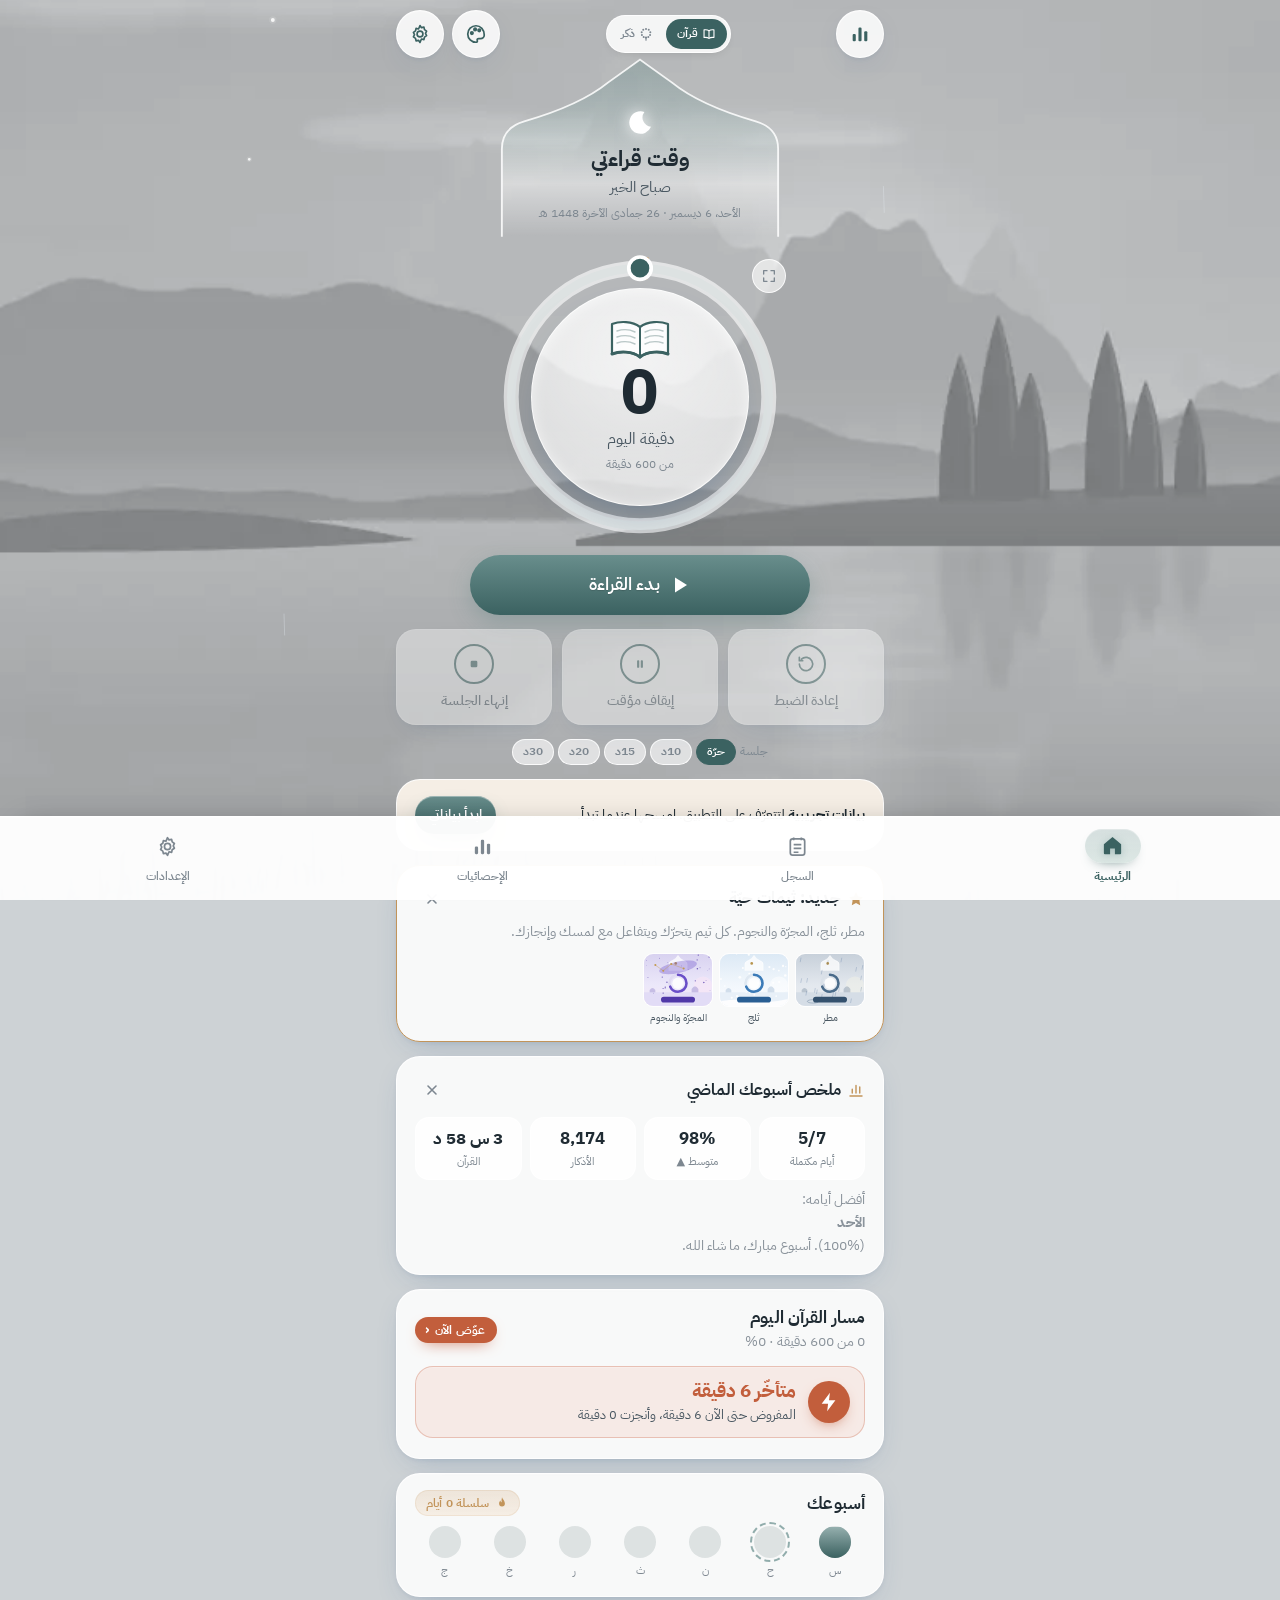
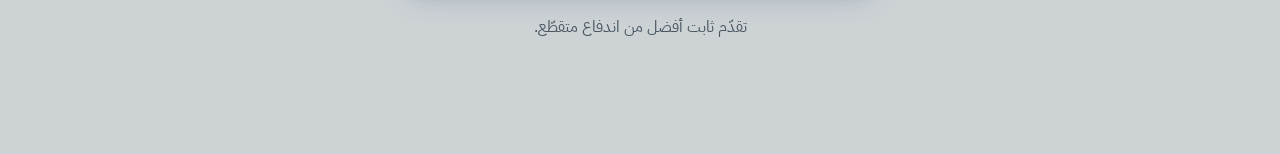
==== commit e65f16b6: "وِرد على الرابط: «ألوان الإنجاز» بلوحة مرسومة تتلوّن ببقع كالألوان المائية، وطقس أهدأ Co-Authored-By" ====
--- a/apps/wird/index.html
+++ b/apps/wird/index.html
@@ -1521,21 +1521,26 @@
 #scene,#amb,#lylSky{contain:strict;transform:translateZ(0)}
 .view.enter>*{animation-duration:.4s}
 </style>
-<style id="talwin1126">/* «ألوان الإنجاز» (owner 2026-11-26) — the picture is drawn by talwin1126.js inside #scene */
+<style id="talwin1126">/* «ألوان الإنجاز» (owner 2026-11-26, v2) — the painting is drawn by talwin1126.js inside #scene */
 :root[data-skin="talwin"] #scene>svg:not(#twSvg){display:none}
-:root[data-skin="talwin"] #scene{background:#E9EEF0}
-:root[data-skin="talwin"] body{background:#E9EEF0}
+:root[data-skin="talwin"] #scene{background:#CDD2D5}
+:root[data-skin="talwin"] body{background:#CDD2D5}
 :root[data-skin="talwin"] #scene::after{display:none}
 :root[data-skin="talwin"] #progLight,:root[data-skin="talwin"] #doneTint{display:none}
-#twSvg{position:absolute;inset:0;width:100%;height:100%}
-#twSvg path,#twSvg rect,#twSvg circle,#twSvg stop{transition:fill 1.2s ease,stroke 1.2s ease,stop-color 1.2s ease,opacity 1.2s ease}
-#twWx{position:absolute;inset:0;width:100%;height:100%;pointer-events:none}
-#twSvg .tw-ring{transform-box:fill-box;transform-origin:center;animation:twRing 1.2s ease-out forwards}
-@keyframes twRing{from{transform:scale(.4);opacity:1}to{transform:scale(3.2);opacity:0}}
-#twSvg .tw-beads circle.tw-on,#twSvg .tw-flowers path.tw-on{transform-box:fill-box;transform-origin:center;animation:twPop .7s cubic-bezier(.3,1.6,.5,1)}
-@keyframes twPop{from{transform:scale(.3)}to{transform:scale(1)}}
+#twSvg{position:absolute;inset:0;width:100%;height:100%;will-change:transform}
+#twWx{position:absolute;inset:0;width:100%;height:100%;pointer-events:none;will-change:transform}
+#twSvg .tw-b{transform-box:fill-box;transform-origin:center;transform:scale(0);transition:transform 2.2s cubic-bezier(.2,.7,.2,1)}
+#twSvg .tw-f{transition:opacity 2.5s ease}
+#twSvg .tw-rb{transition:opacity 4s ease}
+#twSvg .tw-t{transform-box:fill-box;transform-origin:center;animation:twPeek 2.5s ease-out forwards}
+@keyframes twPeek{0%{transform:scale(.2);opacity:1}35%{transform:scale(1);opacity:1}100%{transform:scale(1.15);opacity:0}}
+#twSvg .tw-ring{transform-box:fill-box;transform-origin:center;animation:twRing 1.4s ease-out forwards}
+@keyframes twRing{from{transform:scale(.5);opacity:.9}to{transform:scale(6);opacity:0}}
 :root[data-motion="off"] #twSvg *{transition:none!important;animation:none!important}
 @media (prefers-reduced-motion:reduce){#twSvg *{transition:none!important;animation:none!important}}
+/* the storm darkens the upper sky a little (opacity set from the day's progress) */
+:root[data-skin="talwin"] #scene::before{content:"";position:absolute;inset:0 0 45% 0;z-index:1;pointer-events:none;background:linear-gradient(180deg,#1C2634,rgba(28,38,52,0));opacity:var(--tw-storm,0);transition:opacity 3s ease}
+#twWx{z-index:2}
 </style>
 <style id="full1126">/* blocks added from the owner's ten dashboard mockups (2026-11-26); see full1126.js */
 #v-reports>.fx{font-family:"Tajawal",system-ui,sans-serif;color:var(--d-hd)}
@@ -2038,7 +2043,7 @@
 <link rel="apple-touch-icon" href="icon-180.png">
 <link rel="icon" href="icon-192.png" type="image/png">
 <style>html,body{overscroll-behavior:none;-webkit-tap-highlight-color:transparent;-webkit-text-size-adjust:100%}</style>
-<style>#v-settings::after{content:"نسخة الرابط 27/11 00:20";display:block;text-align:center;font-size:.78rem;opacity:.6;padding:14px 0 4px}</style>
+<style>#v-settings::after{content:"نسخة الرابط 27/11 01:03";display:block;text-align:center;font-size:.78rem;opacity:.6;padding:14px 0 4px}</style>
 </head>
 <body>
 <div id="splash" aria-hidden="true"><svg viewBox="0 0 120 120"><circle class="sp-r" cx="60" cy="60" r="52"/><path class="sp-m" d="M72 30a32 32 0 1 0 18 52a26 26 0 1 1-18-52z"/></svg><b>وِرد</b><small>قرآن وذكر كل يوم</small></div>
@@ -4429,131 +4434,76 @@
   var rr=renderReports;renderReports=function(){rr.apply(this,arguments);try{fxAdd();}catch(e){}try{fxPaint();}catch(e){}try{stSecApply();}catch(e){}};})();
 
 
-/* ---------- «ألوان الإنجاز» — a theme that colours itself with the day's work (owner 2026-11-26) ----------
+/* pictures of «ألوان الإنجاز», written by scene_talwin.py */
+var TW_IMG={c:"[data-uri]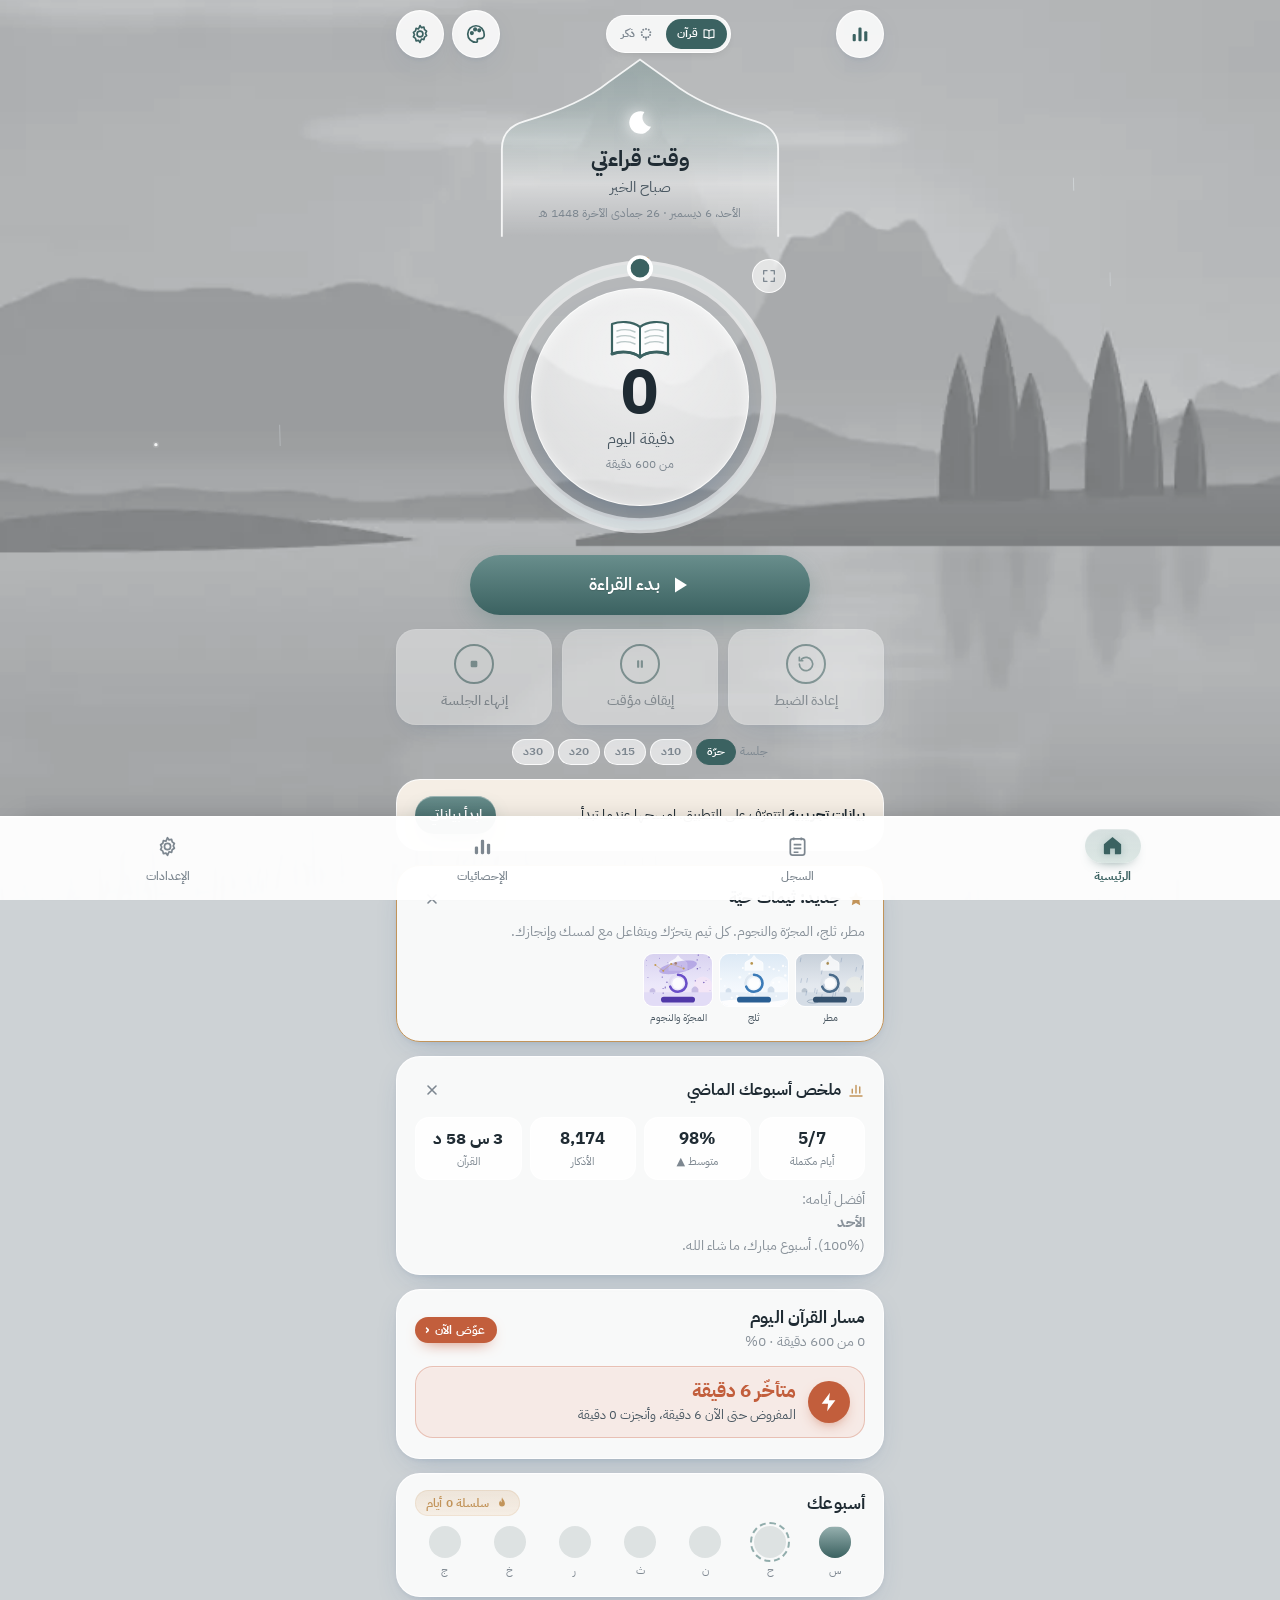
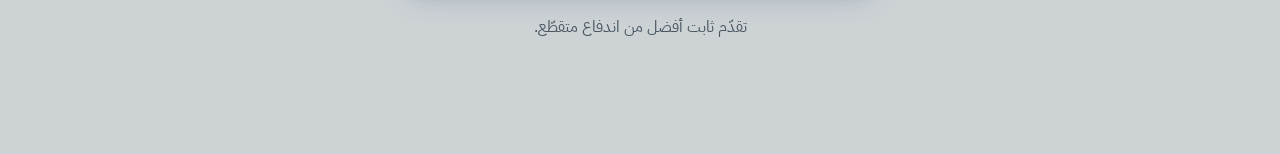
